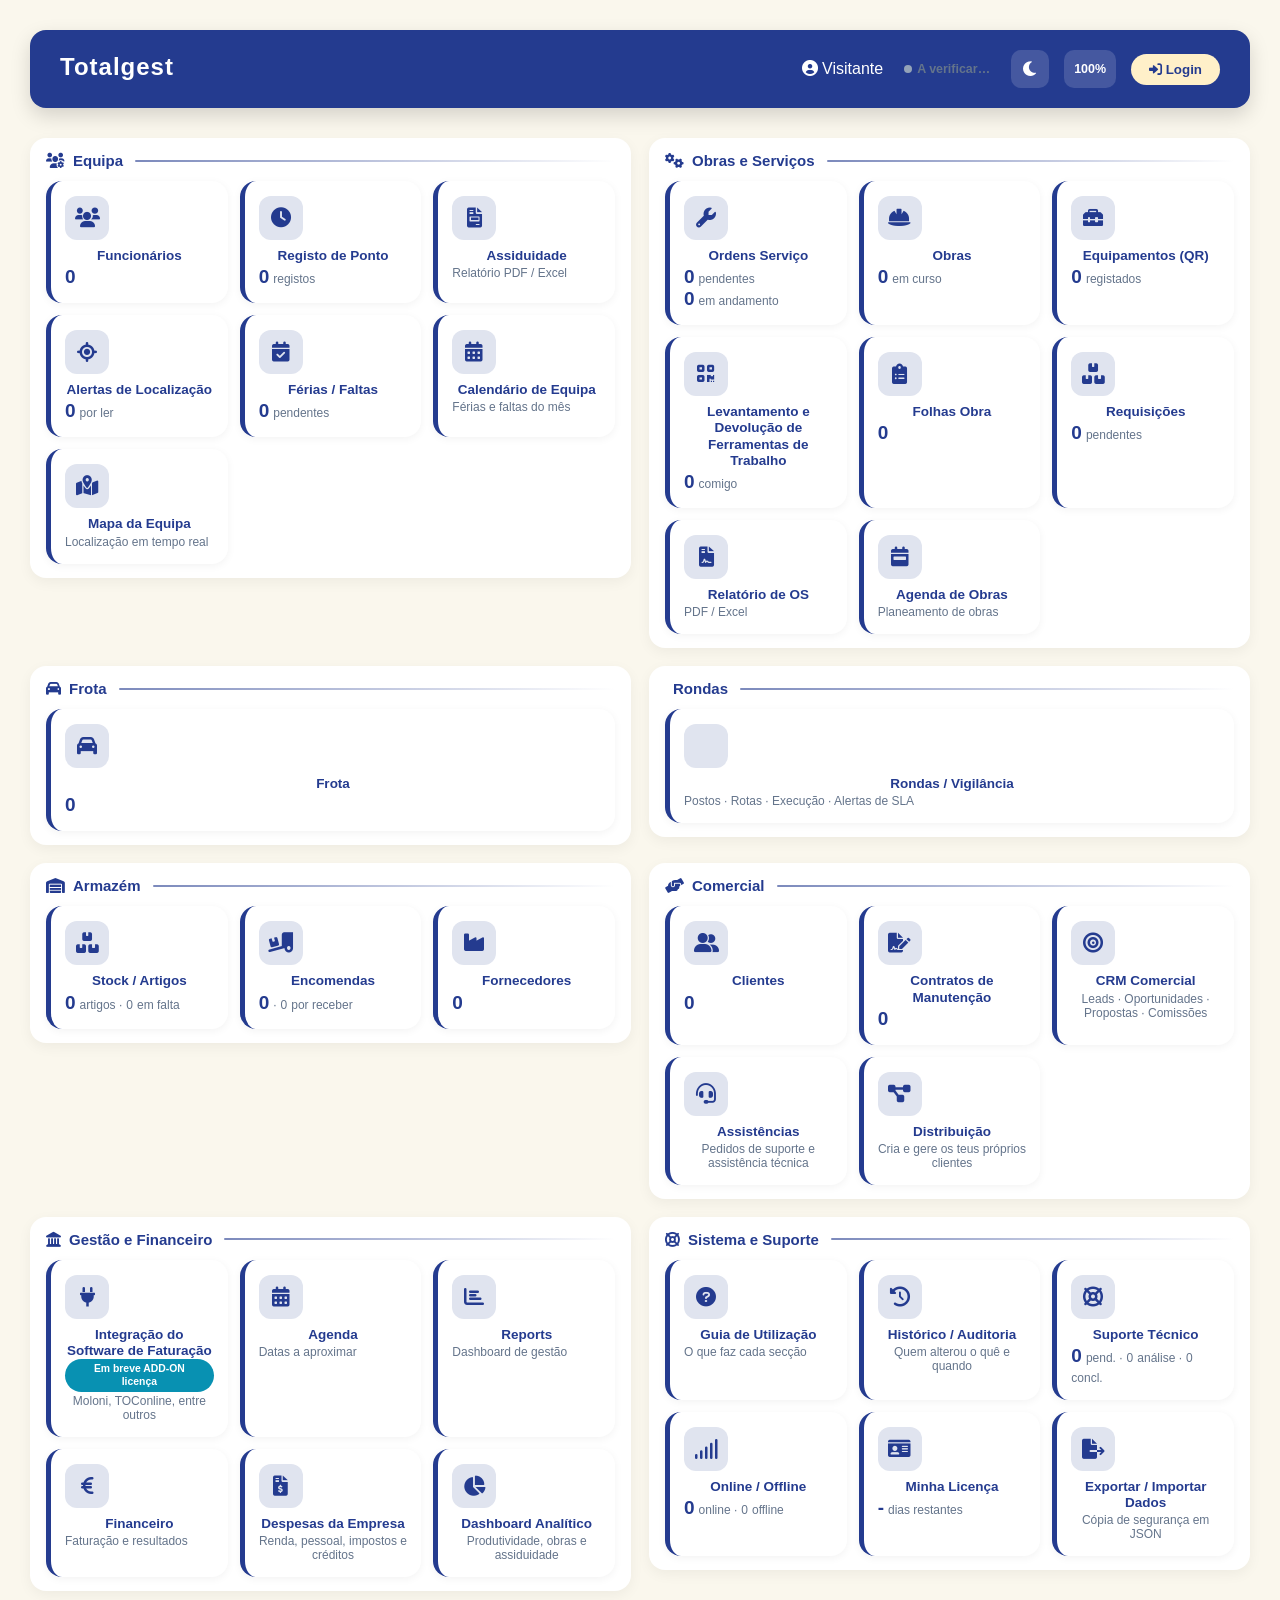
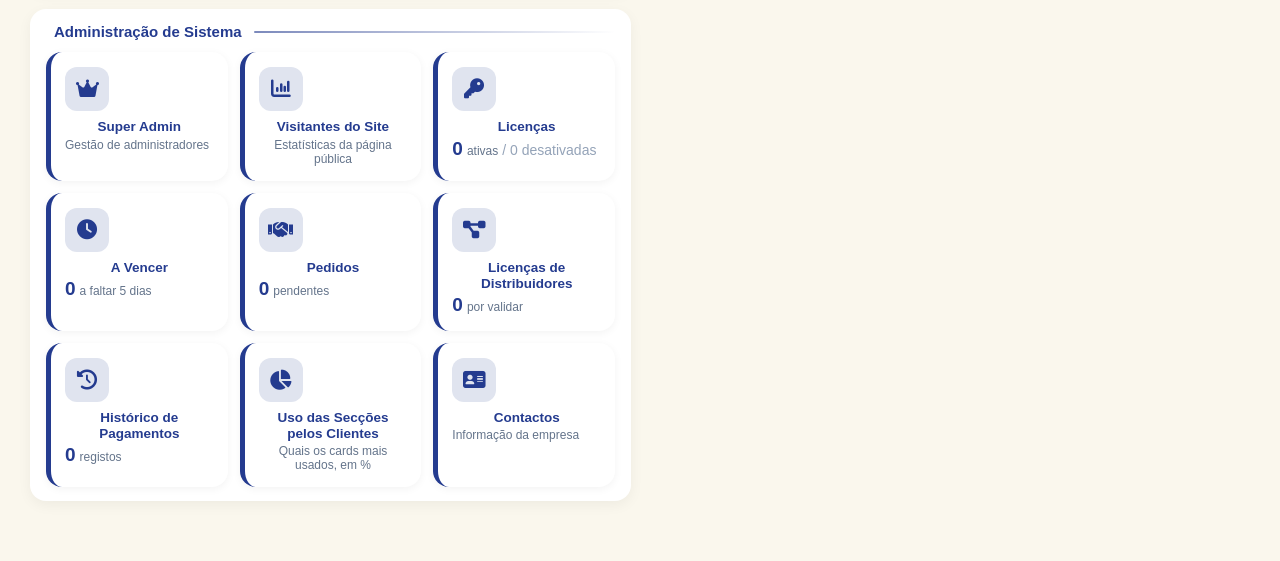
==== app.html @ 9504f806 "Separar apresentação do domínio clientes" ====
<!DOCTYPE html>
<html lang="pt-PT">
<head>
    <meta charset="UTF-8" />
    <meta name="viewport" content="width=device-width, initial-scale=1.0, maximum-scale=1.0, viewport-fit=cover" />
    <title>Total Gest — Plataforma SaaS de Gestão Operacional | Field Service, Manutenção e CRM</title>
    <link rel="icon" type="image/png" href="[data-uri]">
    <meta name="description" content="Total Gest é a plataforma SaaS de gestão operacional feita para PME portuguesas de instalação, manutenção e assistência técnica: Field Service Management (ordens de serviço, agenda, GPS), manutenção de equipamentos, gestão de equipas, obras e stock, CRM comercial e Portal do Cliente — numa só plataforma, com preço por dimensão da operação, não por funcionário." />
    <meta name="robots" content="index, follow" />
    <meta name="author" content="Total Gest" />
    <link rel="canonical" href="https://www.totalgest.pt/" />

    <!-- Open Graph / Facebook, LinkedIn, WhatsApp -->
    <meta property="og:type" content="website" />
    <meta property="og:locale" content="pt_PT" />
    <meta property="og:url" content="https://www.totalgest.pt/" />
    <meta property="og:site_name" content="Total Gest" />
    <meta property="og:title" content="Total Gest — Plataforma SaaS de Gestão Operacional" />
    <meta property="og:description" content="Field Service Management, manutenção de equipamentos, equipas, obras e stock, CRM comercial e Portal do Cliente — 6 sistemas numa só plataforma. Pague pela dimensão da operação, não por cada funcionário." />
    <meta property="og:image" content="https://www.totalgest.pt/og-image.png" />
    <meta property="og:image:width" content="1200" />
    <meta property="og:image:height" content="630" />

    <!-- Twitter/X Card -->
    <meta name="twitter:card" content="summary_large_image" />
    <meta name="twitter:title" content="Total Gest — Plataforma SaaS de Gestão Operacional" />
    <meta name="twitter:description" content="Field Service, manutenção de equipamentos, equipas, obras e stock, CRM e Portal do Cliente — numa só plataforma. Pague pela dimensão da operação, não por cada funcionário." />
    <meta name="twitter:image" content="https://www.totalgest.pt/og-image.png" />

    <!-- Dados estruturados (Schema.org) para os motores de busca -->
    <script type="application/ld+json">
    {
        "@context": "https://schema.org",
        "@type": "SoftwareApplication",
        "name": "Total Gest",
        "applicationCategory": "BusinessApplication",
        "operatingSystem": "Web, Android, iOS",
        "description": "Software de gestão para empresas de instalação, segurança e manutenção: ordens de serviço, ponto e assiduidade, clientes e equipamentos, contratos de manutenção, gestão de frota e relatórios de especialidade SCIE.",
        "url": "https://www.totalgest.pt/",
        "offers": {
            "@type": "AggregateOffer",
            "priceCurrency": "EUR",
            "lowPrice": "0"
        },
        "inLanguage": "pt-PT"
    }
    </script>

    <!-- PWA (instalável no telemóvel) -->
    <link rel="manifest" href="manifest.json" />
    <meta name="theme-color" content="#152a52" />
    <meta name="mobile-web-app-capable" content="yes" />
    <meta name="apple-mobile-web-app-capable" content="yes" />
    <meta name="apple-mobile-web-app-status-bar-style" content="black-translucent" />
    <meta name="apple-mobile-web-app-title" content="Total Gest" />
    <link rel="apple-touch-icon" href="apple-touch-icon.png" />
    <link rel="stylesheet" href="https://cdnjs.cloudflare.com/ajax/libs/font-awesome/6.0.0-beta3/css/all.min.css" media="print" onload="this.media='all'" />
    <noscript><link rel="stylesheet" href="https://cdnjs.cloudflare.com/ajax/libs/font-awesome/6.0.0-beta3/css/all.min.css" /></noscript>
    <link rel="stylesheet" href="styles.css" />

<link rel="preconnect" href="https://fonts.googleapis.com"><link rel="preconnect" href="https://fonts.gstatic.com" crossorigin><link href="https://fonts.googleapis.com/css2?family=Space+Grotesk:wght@500;600;700&family=Inter:wght@400;500;600;700&family=JetBrains+Mono:wght@500;600;700&display=swap" rel="stylesheet">
<style>
    /* Reforço de contraste + acordeão para o menu lateral do layout "Total Gest Foco" —
       sobrepõe-se ao styles.css (não temos esse ficheiro aqui, por isso fica embutido). */
    #tgSidebarNav .tg-nav-item,
    #tgSidebarNav .tg-nav-grupo-btn {
        color: #1e293b !important;
        font-weight: 600 !important;
    }
    #tgSidebarNav .tg-nav-item i,
    #tgSidebarNav .tg-nav-grupo-btn i:not(.chev) {
        color: #334155 !important;
    }
    #tgSidebarNav .tg-nav-item.ativo,
    #tgSidebarNav .tg-nav-grupo-btn.ativo {
        color: #f4520e !important;
    }
    #tgSidebarNav .tg-nav-item.ativo i,
    #tgSidebarNav .tg-nav-grupo-btn.ativo i:not(.chev) {
        color: #f4520e !important;
    }
    /* Modo escuro — o bloco acima usa !important com cor fixa, por isso precisa de ser
       sobreposto aqui mesmo (mais abaixo no documento, com a mesma força !important),
       senão nunca tem efeito nenhum no menu lateral em modo noite. */
    body.dark-mode #tgSidebarNav .tg-nav-item,
    body.dark-mode #tgSidebarNav .tg-nav-grupo-btn {
        color: #22d3ee !important;
    }
    body.dark-mode #tgSidebarNav .tg-nav-item i,
    body.dark-mode #tgSidebarNav .tg-nav-grupo-btn i:not(.chev) {
        color: #22d3ee !important;
    }
    body.dark-mode #tgSidebarNav .tg-nav-item.ativo,
    body.dark-mode #tgSidebarNav .tg-nav-grupo-btn.ativo {
        color: #f4520e !important;
    }
    body.dark-mode #tgSidebarNav .tg-nav-item.ativo i,
    body.dark-mode #tgSidebarNav .tg-nav-grupo-btn.ativo i:not(.chev) {
        color: #f4520e !important;
    }
    #tgSidebarNav .tg-nav-grupo-btn { width: 100%; text-align: left; background: none; border: none; cursor: pointer; display: flex; align-items: center; gap: 10px; }
    #tgSidebarNav .tg-nav-grupo-btn .chev { margin-left: auto; font-size: .75rem; color: #94a3b8 !important; transition: transform .15s; }
    #tgSidebarNav .tg-nav-grupo-btn.aberto .chev { transform: rotate(90deg); }
    #tgSidebarNav .tg-nav-submenu {
        max-height: 0;
        overflow: hidden;
        transition: max-height .2s ease;
    }
    #tgSidebarNav .tg-nav-submenu.aberto { max-height: 800px; }
    #tgSidebarNav .tg-nav-submenu .tg-nav-item {
        padding-left: 34px !important;
        font-weight: 500 !important;
        font-size: .92em;
    }

    /* =====================================================================
       TOTAL GEST AURORA — layout moderno de raiz (terceira opção de layout)
       Paleta: fundo quase-preto com gradiente violeta→ciano, cartões em vidro
       fosco, acentos coloridos por grupo. Reutiliza a mesma estrutura de
       dados/menus do layout "Foco" — só muda a pele visual.
       ===================================================================== */
    body.tg-layout-aurora {
        --aur-bg: #0b0d17;
        --aur-bg2: #121524;
        --aur-card: rgba(255,255,255,.045);
        --aur-card-border: rgba(255,255,255,.09);
        --aur-texto: #e7e9f5;
        --aur-texto-soft: #9296b8;
        --aur-violeta: #7c5cff;
        --aur-ciano: #22d3ee;
        --aur-rosa: #ff5da2;
        --aur-laranja: #ff8a3d;
        --aur-verde: #34e3b4;
        background: var(--aur-bg) !important;
    }
    body.tg-layout-aurora #tgSidebar {
        background: linear-gradient(180deg, var(--aur-bg2), var(--aur-bg)) !important;
        border-right: 1px solid rgba(255,255,255,.06) !important;
    }
    body.tg-layout-aurora .tg-side-brand { border-bottom: 1px solid rgba(255,255,255,.06) !important; }
    body.tg-layout-aurora #tgSidebarToggle { color: var(--aur-texto-soft) !important; background: rgba(255,255,255,.06) !important; }
    body.tg-layout-aurora #tgSidebarNav .tg-nav-item,
    body.tg-layout-aurora #tgSidebarNav .tg-nav-grupo-btn {
        color: var(--aur-texto) !important;
        border-radius: 10px !important;
        margin: 2px 8px !important;
        transition: background .15s, color .15s;
    }
    body.tg-layout-aurora #tgSidebarNav .tg-nav-item i,
    body.tg-layout-aurora #tgSidebarNav .tg-nav-grupo-btn i:not(.chev) { color: var(--aur-texto-soft) !important; }
    body.tg-layout-aurora #tgSidebarNav .tg-nav-item:hover,
    body.tg-layout-aurora #tgSidebarNav .tg-nav-grupo-btn:hover { background: rgba(124,92,255,.12) !important; }
    body.tg-layout-aurora #tgSidebarNav .tg-nav-item.ativo,
    body.tg-layout-aurora #tgSidebarNav .tg-nav-grupo-btn.ativo {
        background: linear-gradient(90deg, rgba(124,92,255,.28), rgba(34,211,238,.14)) !important;
        color: #fff !important;
        box-shadow: inset 3px 0 0 var(--aur-ciano);
    }
    body.tg-layout-aurora #tgSidebarNav .tg-nav-item.ativo i,
    body.tg-layout-aurora #tgSidebarNav .tg-nav-grupo-btn.ativo i:not(.chev) { color: var(--aur-ciano) !important; }
    body.tg-layout-aurora #tgSidebarNav .tg-nav-group { color: var(--aur-texto-soft) !important; }
    body.tg-layout-aurora .tg-side-foot { color: var(--aur-texto-soft) !important; border-top: 1px solid rgba(255,255,255,.06) !important; }

    body.tg-layout-aurora .header {
        background: rgba(18,21,36,.7) !important;
        backdrop-filter: blur(14px);
        border-bottom: 1px solid rgba(255,255,255,.06) !important;
        color: var(--aur-texto) !important;
    }
    body.tg-layout-aurora #headerNomeEmpresa,
    body.tg-layout-aurora .tg-breadcrumb,
    body.tg-layout-aurora .header-title .sub { color: var(--aur-texto) !important; }
    body.tg-layout-aurora #userDisplay { color: var(--aur-texto) !important; }
    body.tg-layout-aurora .btn-sino { background: rgba(255,255,255,.07) !important; color: var(--aur-texto) !important; }

    body.tg-layout-aurora .cards-grid,
    body.tg-layout-aurora #tgHome { background: transparent !important; }
    body.tg-layout-aurora .grupo-header h3 { color: var(--aur-texto) !important; }
    body.tg-layout-aurora .grupo-header .linha { background: linear-gradient(90deg, var(--aur-violeta), transparent) !important; }
    body.tg-layout-aurora .card-principal {
        background: var(--aur-card) !important;
        border: 1px solid var(--aur-card-border) !important;
        border-radius: 18px !important;
        backdrop-filter: blur(10px);
        box-shadow: 0 8px 30px rgba(0,0,0,.25) !important;
        transition: transform .15s, border-color .15s, box-shadow .15s;
    }
    body.tg-layout-aurora .card-principal:hover {
        transform: translateY(-3px);
        border-color: rgba(124,92,255,.5) !important;
        box-shadow: 0 14px 36px rgba(124,92,255,.18) !important;
    }
    body.tg-layout-aurora .card-principal .info h3 { color: var(--aur-texto) !important; }
    body.tg-layout-aurora .card-principal .info p { color: var(--aur-texto-soft) !important; }
    body.tg-layout-aurora .card-principal .icon {
        background: linear-gradient(135deg, var(--aur-violeta), var(--aur-ciano)) !important;
        color: #fff !important;
        box-shadow: 0 6px 18px rgba(124,92,255,.35);
    }
    /* Cada grupo recebe um acento de cor diferente no ícone, para se distinguir de relance. */
    body.tg-layout-aurora .grupo-cards[data-grupo="equipa"] .card-principal .icon { background: linear-gradient(135deg, var(--aur-violeta), #a78bfa) !important; }
    body.tg-layout-aurora .grupo-cards[data-grupo="obras"] .card-principal .icon,
    body.tg-layout-aurora .grupo-cards[data-grupo="servicos"] .card-principal .icon { background: linear-gradient(135deg, var(--aur-ciano), #06b6d4) !important; }
    body.tg-layout-aurora .grupo-cards[data-grupo="frota"] .card-principal .icon { background: linear-gradient(135deg, var(--aur-laranja), #fbbf24) !important; }
    body.tg-layout-aurora .grupo-cards[data-grupo="armazem"] .card-principal .icon { background: linear-gradient(135deg, var(--aur-verde), #10b981) !important; }
    body.tg-layout-aurora .grupo-cards[data-grupo="comercial"] .card-principal .icon { background: linear-gradient(135deg, var(--aur-rosa), #f472b6) !important; }
    body.tg-layout-aurora .grupo-cards[data-grupo="sistema"] .card-principal .icon { background: linear-gradient(135deg, #64748b, #334155) !important; }
    body.tg-layout-aurora .card-principal .count { color: var(--aur-ciano) !important; }

    body.tg-layout-aurora .home-kpis > * {
        background: var(--aur-card) !important;
        border: 1px solid var(--aur-card-border) !important;
        border-radius: 16px !important;
        color: var(--aur-texto) !important;
        backdrop-filter: blur(10px);
    }
    body.tg-layout-aurora .section-container {
        background: var(--aur-card) !important;
        border: 1px solid var(--aur-card-border) !important;
        border-radius: 18px !important;
        color: var(--aur-texto) !important;
        backdrop-filter: blur(10px);
    }
    body.tg-layout-aurora .section-header h2 { color: var(--aur-texto) !important; }
    body.tg-layout-aurora table { color: var(--aur-texto) !important; }
    body.tg-layout-aurora th { color: var(--aur-texto-soft) !important; border-color: rgba(255,255,255,.08) !important; }
    body.tg-layout-aurora td { border-color: rgba(255,255,255,.06) !important; }
    body.tg-layout-aurora input, body.tg-layout-aurora select, body.tg-layout-aurora textarea {
        background: rgba(255,255,255,.05) !important;
        border: 1px solid rgba(255,255,255,.12) !important;
        color: var(--aur-texto) !important;
    }
    body.tg-layout-aurora .btn-primary,
    body.tg-layout-aurora .btn-orange {
        background: linear-gradient(135deg, var(--aur-violeta), var(--aur-ciano)) !important;
        border: none !important;
        box-shadow: 0 6px 18px rgba(124,92,255,.35) !important;
    }
</style>
  <meta name="robots" content="noindex,nofollow">
</head>
<body>
<!-- Landing pública removida: ver index.html / login.html / registar.html -->

    <aside id="tgSidebar">
        <div class="tg-side-brand">
            <button id="tgSidebarToggle" onclick="alternarSidebarEncolhida()" title="Encolher/esticar menu"><i class="fas fa-angles-left"></i></button>
            <img src="" class="tg-logo-clone" alt="Total Gest" style="height:112px;width:auto;" />
        </div>
        <nav id="tgSidebarNav"></nav>
        <div class="tg-side-foot" id="tgSideUser"></div>
    </aside>
    <div id="tgSidebarOverlay" onclick="_fecharSidebarMobile()"></div>
    <div id="tgFocoPanel" class="tg-foco-panel">
        <div class="tg-foco-panel-head"><span id="tgFocoPanelTitulo"></span><button type="button" onclick="_focoFecharPainel()" title="Fechar"><i class="fas fa-xmark"></i></button></div>
        <div class="tg-foco-panel-grid" id="tgFocoPanelGrid"></div>
    </div>
    <div id="tgFocoBackdrop" onclick="_focoFecharPainel()"></div>

    <header class="header">
        <div class="header-left">
            <button class="tg-burger" onclick="toggleSidebarMobile()" aria-label="Menu"><i class="fas fa-bars"></i></button>
            <img id="headerLogo" class="header-logo" src="" alt="Logo" style="display:none;" />
            <div class="header-title">
                <h2 id="headerNomeEmpresa">Totalgest</h2>
                <div class="sub" id="headerMorada"></div>
                <div id="tgBreadcrumb" class="tg-breadcrumb"></div>
            </div>
        </div>
        <div class="tg-header-quebra tg-header-quebra--1"></div>
        <div class="user-info">
            <div id="contasWrap" style="position:relative; display:inline-block;">
                <span id="userDisplay" style="font-weight:500;cursor:pointer;" onclick="toggleContasDropdown(event)"><i class="fas fa-user-circle"></i> Visitante</span>
                <div id="contasDropdown" class="sino-dropdown" style="display:none;padding:8px;"></div>
            </div>
            <button id="btnLogin" class="btn-login" onclick="abrirModalLogin()"><i class="fas fa-sign-in-alt"></i> Login</button>
            <button id="btnLogout" class="btn-logout" style="display:none;" onclick="logout()"><i class="fas fa-sign-out-alt"></i> Sair</button>
            <div id="headerExtrasAcordeao" class="tg-header-extras-acordeao">
                <div class="tg-header-extras-h" onclick="_toggleHeaderExtras()">
                    <span><i class="fas fa-sliders"></i> Mais opções</span>
                    <i class="fas fa-chevron-down tg-header-extras-seta"></i>
                </div>
                <div id="headerExtras" class="tg-header-extras">
                    <span id="ligacaoIndicador" title="A verificar ligação…" style="display:inline-flex;align-items:center;gap:5px;font-size:.78rem;font-weight:600;color:#64748b;padding:0 6px;">
                        <span id="ligacaoDot" style="width:8px;height:8px;border-radius:50%;background:#94a3b8;flex-shrink:0;"></span>
                        <span id="ligacaoTexto" class="tg-ligacao-texto">A verificar…</span>
                    </span>
                    <div id="sinoWrap" style="position:relative; display:none;">
                        <button id="btnSino" class="btn-sino" onclick="toggleSino(event)" title="Notificações"><i class="fas fa-bell"></i><span id="sinoBadge" class="sino-badge" style="display:none;">0</span></button>
                        <div id="sinoDropdown" class="sino-dropdown" style="display:none;"></div>
                    </div>
                    <button id="btnNotifMassa" class="btn-sino" style="display:none;width:auto;padding:0 12px;gap:6px;" onclick="abrirModalNotifMassa()" title="Notificação em massa"><i class="fas fa-tower-broadcast"></i><span style="margin-left:6px;font-size:.85rem;font-weight:600;">Notificação em massa</span></button>
                    <button id="btnEnviarNotif" class="btn-sino" onclick="_abrirModalNotif()" title="Enviar notificação aos funcionários" style="display:none;width:auto;padding:0 12px;gap:6px;"><i class="fas fa-paper-plane"></i><span style="margin-left:6px;font-size:.85rem;font-weight:600;">Enviar notificação</span></button>
                    <button id="btnTourGuiado" class="btn-sino" onclick="iniciarTourGuiado()" title="Tour guiado" style="display:none;width:auto;padding:0 12px;gap:6px;"><i class="fas fa-map-signs"></i><span style="margin-left:6px;font-size:.85rem;font-weight:600;">Tour guiado</span></button>
                    <button id="btnOnboarding" class="btn-sino" onclick="abrirModalOnboarding()" title="Vamos começar" style="display:none;width:auto;padding:0 12px;gap:6px;"><i class="fas fa-rocket"></i><span style="margin-left:6px;font-size:.85rem;font-weight:600;">Vamos começar</span></button>
                    <button id="btnTema" class="btn-sino" onclick="alternarTema()" title="Alternar modo escuro"><i class="fas fa-moon" id="iconeTema"></i></button>
                    <button id="btnZoom" class="btn-sino" onclick="alternarZoom()" title="Alterar zoom" style="width:auto;padding:0 10px;font-size:.78rem;font-weight:700;"><span id="labelZoom">100%</span></button>
                    <button id="btnEditarPerfil" class="btn-editar-perfil" style="display:none;" onclick="abrirEditarPerfil()"><i class="fas fa-user-edit"></i> Perfil</button>
                    <button id="btnEditarEmpresa" class="btn-editar-empresa" style="display:none;" onclick="abrirEditarEmpresa()"><i class="fas fa-building"></i> Editar Empresa</button>
                </div>
            </div>
        </div>
    </header>
    <div id="alertaPontoGlobal" style="display:none;"></div>
    <datalist id="dlClientes"></datalist>
    <div id="renovClienteOverlay" style="position:fixed;inset:0;background:#f4f7fc;z-index:600000;display:none;overflow-y:auto;">
        <div style="max-width:560px;margin:0 auto;padding:24px 16px 60px;">
            <div style="text-align:center;margin-bottom:20px;">
                <div style="display:inline-flex;align-items:center;gap:10px;">
                    <div style="width:40px;height:40px;border-radius:11px;background:linear-gradient(135deg,#f4520e,#ff8a3d);display:flex;align-items:center;justify-content:center;font-weight:800;color:#fff;">TG</div>
                    <div style="font-size:1.4rem;font-weight:800;color:#152a52;">Total<span style="color:#f4520e;">Gest</span></div>
                </div>
            </div>
            <div id="renovClienteConteudo" style="background:#fff;border-radius:14px;padding:24px 22px;box-shadow:0 10px 30px rgba(0,0,0,.08);"></div>
        </div>
    </div>

    <div id="modalNotifMassaOverlay" style="position:fixed;inset:0;background:rgba(15,23,42,.6);z-index:400700;display:none;align-items:center;justify-content:center;padding:16px;">
        <div style="background:#fff;border-radius:14px;padding:24px 26px;width:520px;max-width:100%;max-height:90vh;overflow:auto;box-shadow:0 20px 60px rgba(0,0,0,.45);">
            <div style="display:flex;align-items:center;gap:10px;margin-bottom:16px;">
                <div style="width:42px;height:42px;border-radius:50%;display:flex;align-items:center;justify-content:center;background:#e0f2fe;color:#0369a1;font-size:1.15rem;flex-shrink:0;"><i class="fas fa-tower-broadcast"></i></div>
                <div>
                    <div style="font-size:1.05rem;font-weight:800;color:#152a52;">Notificação em massa</div>
                    <div style="font-size:.78rem;color:#64748b;">Envia para todas as empresas, de uma vez</div>
                </div>
            </div>

            <div class="form-group" style="margin-bottom:14px;">
                <label>Destinatários *</label>
                <div style="display:flex;flex-wrap:wrap;gap:14px;margin-top:6px;">
                    <label style="display:flex;align-items:center;gap:6px;font-weight:600;"><input type="checkbox" id="nm_todos" onchange="_nmToggleTodos()" style="width:auto;" /> Todos</label>
                    <label style="display:flex;align-items:center;gap:6px;font-weight:400;"><input type="checkbox" class="nm-grupo" value="admins" onchange="_nmAtualizarTodos()" style="width:auto;" /> Admins</label>
                    <label style="display:flex;align-items:center;gap:6px;font-weight:400;"><input type="checkbox" class="nm-grupo" value="subadmins" onchange="_nmAtualizarTodos()" style="width:auto;" /> Sub-admins</label>
                    <label style="display:flex;align-items:center;gap:6px;font-weight:400;"><input type="checkbox" class="nm-grupo" value="funcionarios" onchange="_nmAtualizarTodos()" style="width:auto;" /> Funcionários</label>
                    <label style="display:flex;align-items:center;gap:6px;font-weight:400;"><input type="checkbox" class="nm-grupo" value="clientes" onchange="_nmAtualizarTodos()" style="width:auto;" /> Clientes</label>
                </div>
            </div>

            <div class="form-group" style="margin-bottom:14px;">
                <label>Modelo de mensagem</label>
                <div style="display:flex;gap:8px;">
                    <select id="nm_modelo_select" style="flex:1;" onchange="_nmCarregarModelo()">
                        <option value="">— Nenhum (escrever de novo) —</option>
                    </select>
                    <button type="button" class="btn btn-sm btn-outline" onclick="_nmEliminarModeloAtual()" title="Eliminar modelo selecionado"><i class="fas fa-trash"></i></button>
                </div>
            </div>

            <div class="form-group" style="margin-bottom:14px;">
                <label>Título *</label>
                <input type="text" id="nm_titulo" placeholder="Ex: Manutenção agendada" />
            </div>
            <div class="form-group" style="margin-bottom:14px;">
                <label>Mensagem *</label>
                <textarea id="nm_mensagem" rows="4" placeholder="Escreve a mensagem..."></textarea>
            </div>

            <div style="background:#f8fafc;border-radius:8px;padding:12px;margin-bottom:16px;">
                <label style="display:flex;align-items:center;gap:8px;font-weight:600;margin-bottom:8px;">
                    <input type="checkbox" id="nm_guardar_modelo" onchange="document.getElementById('nm_nome_modelo_wrap').style.display=this.checked?'block':'none';" style="width:auto;" />
                    Guardar esta mensagem como modelo
                </label>
                <div id="nm_nome_modelo_wrap" style="display:none;">
                    <input type="text" id="nm_nome_modelo" placeholder="Nome do modelo (ex: Aviso de manutenção)" />
                </div>
            </div>

            <div style="display:flex;justify-content:flex-end;gap:10px;">
                <button type="button" class="btn btn-outline" onclick="document.getElementById('modalNotifMassaOverlay').style.display='none';">Cancelar</button>
                <button type="button" class="btn btn-primary" onclick="_nmEnviar()"><i class="fas fa-paper-plane"></i> Enviar</button>
            </div>
        </div>
    </div>

    <div id="modalCancelamentoOverlay" style="position:fixed;inset:0;background:rgba(15,23,42,.6);z-index:400600;display:none;align-items:center;justify-content:center;padding:16px;">
        <div style="background:#fff;border-radius:14px;padding:24px 26px;width:480px;max-width:100%;max-height:90vh;overflow:auto;box-shadow:0 20px 60px rgba(0,0,0,.45);">
            <div style="display:flex;align-items:center;gap:10px;margin-bottom:14px;">
                <div style="width:42px;height:42px;border-radius:50%;display:flex;align-items:center;justify-content:center;background:#fee2e2;color:#dc2626;font-size:1.15rem;flex-shrink:0;"><i class="fas fa-file-signature"></i></div>
                <div>
                    <div style="font-size:1.05rem;font-weight:800;color:#152a52;">Encerrar Acordo com a Total Gest</div>
                    <div style="font-size:.78rem;color:#64748b;">Esta ação inicia o encerramento da tua subscrição</div>
                </div>
            </div>
            <div style="background:#fef2f2;border:1px solid #fecaca;border-radius:8px;padding:12px 14px;margin-bottom:16px;color:#991b1b;font-size:.85rem;">
                Ao assinares, ficas com <strong>24 horas de acesso</strong> à plataforma a partir de agora, para exportares todos os dados da tua empresa (registos dos últimos 5 anos incluídos). Depois desse prazo, o acesso e a licença são encerrados automaticamente. Esta ação será revista pela Total Gest antes de ser concluída.
            </div>
            <div class="form-group" style="margin-bottom:12px;">
                <label>O teu nome completo (serve de confirmação) *</label>
                <input type="text" id="canc_nome" placeholder="Escreve o teu nome completo" />
            </div>
            <div class="form-group" style="margin-bottom:6px;">
                <label style="display:flex;justify-content:space-between;align-items:center;">
                    <span>Assinatura *</span>
                    <button type="button" class="btn btn-sm btn-outline" onclick="_cancLimparAssinatura()" style="padding:2px 10px;font-size:.72rem;">Limpar</button>
                </label>
                <canvas id="canc_assinatura_canvas" style="width:100%;height:160px;border:1px solid #e2e8f0;border-radius:8px;background:#fafcff;touch-action:none;"></canvas>
                <label style="display:flex;align-items:center;gap:8px;font-weight:400;margin-top:10px;font-size:.85rem;">
                    <input type="checkbox" id="canc_confirmo" style="width:auto;" /> Confirmo que quero encerrar o acordo com a Total Gest
                </label>
            </div>
            <div style="display:flex;justify-content:flex-end;gap:10px;margin-top:16px;">
                <button type="button" class="btn btn-outline" onclick="_fecharModalCancelamento()">Cancelar</button>
                <button type="button" class="btn" style="background:#dc2626;color:#fff;" onclick="_confirmarCancelamentoLicenca()"><i class="fas fa-file-signature"></i> Assinar e enviar pedido</button>
            </div>
        </div>
    </div>

    <div id="modalClassifFaltaOverlay" style="position:fixed;inset:0;background:rgba(15,23,42,.55);z-index:400500;display:none;align-items:center;justify-content:center;padding:16px;">
        <div id="modalClassifFaltaBox" style="background:#fff;border-radius:14px;padding:22px 24px;width:440px;max-width:100%;max-height:88vh;overflow:auto;box-shadow:0 20px 60px rgba(0,0,0,.45);">
            <div style="display:flex;align-items:center;gap:10px;margin-bottom:14px;">
                <div style="width:42px;height:42px;border-radius:50%;display:flex;align-items:center;justify-content:center;background:#fdece3;color:#f4520e;font-size:1.15rem;flex-shrink:0;"><i class="fas fa-user-clock"></i></div>
                <div>
                    <div style="font-size:1.05rem;font-weight:800;color:#152a52;">Aprovar falta</div>
                    <div id="classifFaltaSubtitulo" style="font-size:.78rem;color:#64748b;"></div>
                </div>
            </div>
            <div class="form-group" style="margin-bottom:12px;">
                <label>Classificação *</label>
                <select id="classif_falta_tipo">
                    <option value="justificada">Justificada</option>
                    <option value="injustificada">Injustificada</option>
                    <option value="baixa">Baixa médica</option>
                    <option value="licenca">Licença</option>
                </select>
            </div>
            <div class="form-group" style="margin-bottom:6px;">
                <label>Documento comprovativo (opcional)</label>
                <input type="file" id="classif_falta_anexo" accept="image/*,.pdf" />
                <div id="classif_falta_anexo_atual" class="help-text"></div>
            </div>
            <div style="display:flex;justify-content:flex-end;gap:10px;margin-top:16px;">
                <button type="button" class="btn btn-outline" onclick="_fecharModalClassifFalta()">Cancelar</button>
                <button type="button" class="btn btn-primary" style="background:#f4520e;border-color:#f4520e;" onclick="_confirmarClassificacaoFalta()"><i class="fas fa-check"></i> Aprovar</button>
            </div>
        </div>
    </div>

    <div id="modalNotifOverlay" style="position:fixed;inset:0;background:rgba(15,23,42,.55);z-index:400500;display:none;align-items:center;justify-content:center;padding:16px;">
        <div id="modalNotifBox" style="background:#fff;border-radius:14px;padding:22px 24px;width:440px;max-width:100%;max-height:88vh;overflow:auto;box-shadow:0 20px 60px rgba(0,0,0,.45);">
            <div style="display:flex;align-items:center;gap:10px;margin-bottom:14px;">
                <div style="width:42px;height:42px;border-radius:50%;display:flex;align-items:center;justify-content:center;background:#fdece3;color:#f4520e;font-size:1.15rem;flex-shrink:0;"><i class="fas fa-paper-plane"></i></div>
                <div>
                    <div style="font-size:1.05rem;font-weight:800;color:#152a52;">Enviar notificação</div>
                    <div style="font-size:.78rem;color:#64748b;">Envia uma mensagem, por push, aos funcionários que escolheres</div>
                </div>
            </div>
            <div class="form-group" style="margin-bottom:12px;">
                <label>Título</label>
                <input type="text" id="notif_titulo" maxlength="80" placeholder="Ex.: Aviso importante" value="📢 Total Gest" />
            </div>
            <div class="form-group" style="margin-bottom:12px;">
                <label>Mensagem *</label>
                <textarea id="notif_mensagem" rows="4" maxlength="500" placeholder="Escreve aqui a mensagem a enviar..." style="width:100%;resize:vertical;"></textarea>
            </div>
            <div class="form-group" style="margin-bottom:6px;">
                <label style="display:flex;justify-content:space-between;align-items:center;">
                    <span>Destinatários *</span>
                    <span>
                        <button type="button" class="btn btn-sm btn-outline" onclick="_notifMarcarTodos(true)" style="padding:2px 8px;font-size:.72rem;">Selecionar todos</button>
                        <button type="button" class="btn btn-sm btn-outline" onclick="_notifMarcarTodos(false)" style="padding:2px 8px;font-size:.72rem;">Limpar</button>
                    </span>
                </label>
                <div id="notif_funcs_lista" style="max-height:220px;overflow:auto;border:1px solid #e2e8f0;border-radius:8px;padding:8px;margin-top:6px;"></div>
            </div>
            <div style="display:flex;justify-content:flex-end;gap:10px;margin-top:16px;">
                <button type="button" class="btn btn-outline" onclick="_fecharModalNotif()">Cancelar</button>
                <button type="button" class="btn btn-primary" style="background:#f4520e;border-color:#f4520e;" onclick="_enviarNotificacaoManual()"><i class="fas fa-paper-plane"></i> Enviar</button>
            </div>
        </div>
    </div>

    <div id="avisoSessaoOverlay" style="position:fixed;inset:0;background:rgba(15,23,42,.6);z-index:500000;display:none;align-items:center;justify-content:center;padding:16px;">
        <div style="background:#fff;border-radius:14px;padding:26px 28px;width:420px;max-width:100%;box-shadow:0 20px 60px rgba(0,0,0,.45);text-align:center;">
            <div style="width:52px;height:52px;border-radius:50%;background:#fef3c7;color:#b45309;display:flex;align-items:center;justify-content:center;font-size:1.5rem;margin:0 auto 14px;"><i class="fas fa-triangle-exclamation"></i></div>
            <div style="font-size:1.1rem;font-weight:800;color:#152a52;margin-bottom:8px;">A tua sessão expirou</div>
            <div style="font-size:.9rem;color:#64748b;margin-bottom:20px;">Por segurança, precisas de voltar a entrar. Os teus dados já gravados não se perderam.</div>
            <button type="button" class="btn btn-primary" style="background:#f4520e;border-color:#f4520e;width:100%;" onclick="location.reload()"><i class="fas fa-rotate-right"></i> Voltar a entrar</button>
        </div>
    </div>

    <div id="tgAlertOverlay">
        <div id="tgAlertBox">
            <div id="tgAlertIcone"><i class="fas fa-circle-info"></i></div>
            <div id="tgAlertTitulo">Total Gest</div>
            <div id="tgAlertTexto"></div>
            <input type="text" id="tgAlertInput" style="display:none;width:100%;padding:10px 14px;border:1.5px solid #d1d9e6;border-radius:10px;margin:4px 0 14px;box-sizing:border-box;" />
            <div id="tgAlertEscolhas" style="display:none;flex-direction:column;gap:8px;margin:4px 0 14px;"></div>
            <div style="display:flex;justify-content:flex-end;gap:10px;">
                <button id="tgAlertBtnCancelar">Cancelar</button>
                <button id="tgAlertBtnOk">OK</button>
            </div>
        </div>
    </div>

    <div id="tourOverlay">
        <div id="tourSpotlight"></div>
        <div id="tourTooltip">
            <div style="display:flex;justify-content:space-between;align-items:center;margin-bottom:2px;">
                <div class="tt-step" id="tourTooltipStep">Passo 1</div>
                <div id="tourDots"></div>
            </div>
            <div class="tt-title" id="tourTooltipTitle"></div>
            <div class="tt-texto" id="tourTooltipTexto"></div>
            <div class="tt-botoes">
                <button id="tourBtnSair" onclick="tourSair(false)">Saltar tour</button>
                <div style="display:flex;align-items:center;gap:4px;">
                    <button id="tourBtnAnterior" onclick="tourAnterior()">Anterior</button>
                    <button id="tourBtnProximo" onclick="tourProximo()">Seguinte</button>
                </div>
            </div>
        </div>
        <div id="tourConfirmBox">
            <div class="tt-step" style="margin-bottom:8px;"><i class="fas fa-map-signs"></i> Tour guiado</div>
            <div class="tt-title" id="tourConfirmTitulo">Continuar o tour?</div>
            <div class="tt-texto" id="tourConfirmTexto"></div>
            <div class="tt-botoes" style="justify-content:flex-end;gap:10px;">
                <button id="tourConfirmNao" style="color:#152a52;font-weight:600;font-size:.85rem;padding:8px 14px;">Não, terminar</button>
                <button id="tourConfirmSim" style="background:#f4520e;color:#fff;font-weight:700;font-size:.85rem;padding:8px 18px;border-radius:8px;">Sim, continuar</button>
            </div>
        </div>
    </div>

    <div id="tgToastContainer"></div>
    <div id="tgPainelTVOverlay">
        <button id="tgPainelTVSair" onclick="pedirSairPainelTV()"><i class="fas fa-compress"></i> Sair do Painel TV</button>
        <div id="tgPainelTVTopo"></div>
        <div id="tgPainelTVBaixo"></div>
    </div>
    <div id="bannerLicencaExpirada" style="display:none;background:#fef2f2;border-bottom:2px solid #fca5a5;color:#991b1b;padding:10px 20px;text-align:center;font-weight:600;font-size:.88rem;">
        <i class="fas fa-triangle-exclamation"></i> <span id="bannerLicencaTexto"></span>
    </div>
    <div id="favoritosBar"></div>

    <div class="modal-overlay" id="modalPainelTVSetupOverlay">
        <div class="modal" style="max-width:420px;">
            <h3><i class="fas fa-tv"></i> Ativar Painel TV</h3>
            <p style="color:#64748b;font-size:.85rem;">Este ecrã vai ficar fixo a mostrar o Mapa da Equipa e a Agenda de Obras em ecrã inteiro. Define uma password para poderes sair depois.</p>
            <div class="form-group">
                <label>Password para sair do Painel TV *</label>
                <input type="password" id="tv_password_saida" placeholder="Mínimo 4 caracteres" autocomplete="off" />
                <div class="help-text">Vais precisar dela para sair do Painel TV neste aparelho.</div>
            </div>
            <div class="modal-actions">
                <button type="button" class="btn btn-outline" onclick="document.getElementById('modalPainelTVSetupOverlay').classList.remove('open')">Cancelar</button>
                <button type="button" class="btn btn-primary" onclick="_confirmarAtivacaoPainelTV()"><i class="fas fa-tv"></i> Ativar Painel TV</button>
            </div>
        </div>
    </div>

    <div class="modal-overlay" id="modalGerarOSMassaOverlay">
        <div class="modal" style="max-width:480px;">
            <h3><i class="fas fa-clipboard-list"></i> Gerar OS em Massa</h3>
            <div id="massaResumoContratos" class="help-text" style="margin-bottom:10px;"></div>
            <div class="form-group"><label>Atribuir a *</label><select id="massa_tecnico"></select>
                <div class="help-text">Todas as OS geradas ficam atribuídas a esta pessoa.</div>
            </div>
            <div class="form-group"><label>Gerar entre *</label>
                <div style="display:flex;gap:8px;">
                    <input type="date" id="massa_data_inicio" style="flex:1;" />
                    <input type="date" id="massa_data_fim" style="flex:1;" />
                </div>
                <div class="help-text">As datas de cada OS são distribuídas automaticamente ao longo deste período.</div>
            </div>
            <div class="form-group"><label>Hora padrão</label><input type="time" id="massa_hora" value="09:00" /></div>
            <div class="modal-actions">
                <button type="button" class="btn btn-outline" onclick="document.getElementById('modalGerarOSMassaOverlay').classList.remove('open')">Cancelar</button>
                <button type="button" class="btn btn-primary" onclick="gerarOSEmMassaConfirmar()"><i class="fas fa-clipboard-list"></i> Gerar Ordens de Serviço</button>
            </div>
        </div>
    </div>

    <div class="modal-overlay" id="modalAvisoLicencaOverlay">
        <div class="modal" style="max-width:440px;text-align:center;">
            <i class="fas fa-triangle-exclamation" style="font-size:2.2rem;color:#dc2626;margin-bottom:12px;"></i>
            <h3 style="justify-content:center;">Licença por regularizar</h3>
            <p id="avisoLicencaTexto" style="color:#475569;line-height:1.6;margin:10px 0 18px;"></p>
            <div class="modal-actions" style="justify-content:center;">
                <button type="button" class="btn btn-primary" onclick="document.getElementById('modalAvisoLicencaOverlay').classList.remove('open'); abrirSecao('minha-licenca');">Ver "Minha Licença"</button>
            </div>
        </div>
    </div>

    <div class="modal-overlay" id="modalCreditoOverlay">
        <div class="modal" style="max-width:460px;">
            <h3><i class="fas fa-building-columns"></i> Crédito Bancário</h3>
            <form id="formCredito" onsubmit="salvarCredito(event)">
                <input type="hidden" id="cr_id" />
                <div class="form-group"><label>Nome / Entidade *</label><input type="text" id="cr_nome" placeholder="Ex: Empréstimo Millennium — viatura" required /></div>
                <div class="form-group"><label>Valor total do crédito (€) *</label><input type="number" id="cr_valor_total" step="0.01" min="0" required /></div>
                <div class="form-group"><label>Prestação mensal (€) *</label><input type="number" id="cr_prestacao" step="0.01" min="0" required /></div>
                <div class="form-group"><label>Data de início *</label><input type="date" id="cr_inicio" required /></div>
                <div class="form-group"><label>Data de fim *</label><input type="date" id="cr_fim" required /></div>
                <div class="modal-actions">
                    <button type="button" class="btn btn-outline" onclick="document.getElementById('modalCreditoOverlay').classList.remove('open')">Cancelar</button>
                    <button type="submit" class="btn btn-primary"><i class="fas fa-save"></i> Guardar</button>
                </div>
            </form>
        </div>
    </div>

    <div class="modal-overlay" id="modalQuiosqueSetupOverlay">
        <div class="modal" style="max-width:640px;max-height:92vh;overflow-y:auto;">
            <h3><i class="fas fa-tablet-screen-button"></i> Configurar Modo Quiosque</h3>
            <div class="form-group">
                <label>Modo de funcionamento *</label>
                <div style="display:flex;flex-direction:column;gap:8px;margin-top:4px;">
                    <label style="display:flex;align-items:flex-start;gap:8px;padding:10px;border:1px solid #e2e8f0;border-radius:8px;cursor:pointer;">
                        <input type="radio" name="qs_modo" value="obra_fixa" checked onchange="_quiosqueTrocarModoSetup('obra_fixa')" style="width:auto;margin-top:3px;" />
                        <span><strong>Obra fixa</strong><br><span class="help-text">Este aparelho fica preso a 1 obra só, até saíres com a password. Simples, para um tablet que vive sempre no mesmo local.</span></span>
                    </label>
                    <label style="display:flex;align-items:flex-start;gap:8px;padding:10px;border:1px solid #e2e8f0;border-radius:8px;cursor:pointer;">
                        <input type="radio" name="qs_modo" value="agenda" onchange="_quiosqueTrocarModoSetup('agenda')" style="width:auto;margin-top:3px;" />
                        <span><strong>Agenda do dia</strong><br><span class="help-text">Mostra as OS e Obras do dia, navega para dias anteriores, escolhe responsável e equipa por cada uma. Para um tablet partilhado entre vários locais.</span></span>
                    </label>
                </div>
            </div>
            <div id="qs_campos_obra_fixa">
                <div class="form-group">
                    <label>Obra *</label>
                    <select id="qs_obra" onchange="_quiosqueRenderPessoasSetup()" required></select>
                    <div class="help-text">As horas picadas aqui contam para esta obra.</div>
                </div>
                <div class="form-group">
                    <label>Funcionários/Encarregados desta obra *</label>
                    <div id="qs_pessoas_lista" style="max-height:160px;overflow-y:auto;border:1px solid #e2e8f0;border-radius:8px;padding:8px;"></div>
                    <div class="help-text">Só quem marcares aqui aparece no ecrã do quiosque.</div>
                </div>
                <div class="form-group">
                    <label>Localização (geofence, máx. 100 m)</label>
                    <button type="button" class="btn btn-outline" style="width:100%;" onclick="_quiosqueCapturarLocalizacao()"><i class="fas fa-location-crosshairs"></i> Capturar localização atual deste aparelho</button>
                    <div id="qs_geo_status" class="help-text" style="margin-top:6px;">Ainda não capturada.</div>
                </div>
            </div>
            <div id="qs_campos_agenda" style="display:none;">
                <p class="help-text" style="margin:-4px 0 10px;">Não precisas de escolher obra nem equipa agora — isso escolhe-se ao selecionares cada OS/Obra na agenda do quiosque.</p>
            </div>
            <div class="form-group">
                <label>Password para sair do Modo Quiosque *</label>
                <input type="password" id="qs_password_saida" placeholder="Escolhe uma password (não é a tua password de login)" minlength="4" required />
                <div class="help-text">Vais precisar dela para sair do Modo Quiosque neste aparelho.</div>
            </div>
            <div class="modal-actions">
                <button type="button" class="btn" style="background:#e9edf2;" onclick="document.getElementById('modalQuiosqueSetupOverlay').classList.remove('open')">Cancelar</button>
                <button type="button" class="btn btn-success" onclick="_confirmarAtivacaoQuiosque()"><i class="fas fa-check"></i> Ativar</button>
            </div>
        </div>
    </div>

    <div class="modal-overlay" id="modalPermissoesOverlay">
        <div class="modal" style="max-width:560px;">
            <h3><i class="fas fa-shield-halved"></i> Permissões de <span id="perm_nome_pessoa"></span></h3>
            <p style="color:#64748b;font-size:.85rem;">Desmarca o que este Sub-Admin NÃO deve ver. Por defeito, um Sub-Admin vê tudo o que o Admin vê.</p>
            <div id="permissoesLista" style="max-height:50vh;overflow-y:auto;"></div>
            <input type="hidden" id="perm_pessoa_id" />
            <div class="modal-actions">
                <button type="button" class="btn" style="background:#e9edf2;" onclick="document.getElementById('modalPermissoesOverlay').classList.remove('open')">Cancelar</button>
                <button type="button" class="btn btn-success" onclick="salvarPermissoes()"><i class="fas fa-check"></i> Guardar</button>
            </div>
        </div>
    </div>

    <div id="menuInferiorMobile" style="display:none;"></div>

    <div id="tgQuiosqueOverlay">
        <div id="tgqGeoBanner" style="display:none;background:#dc2626;color:#fff;padding:10px 16px;border-radius:10px;font-weight:700;font-size:.85rem;margin-bottom:16px;text-align:center;width:100%;max-width:900px;">
            <i class="fas fa-triangle-exclamation"></i> Este aparelho saiu da localização programada para esta obra. O administrador foi alertado.
        </div>
        <div class="tgq-header">
            <h2><i class="fas fa-clock"></i> Ponto — Modo Quiosque</h2>
            <p id="tgqObraNome" style="font-weight:700;font-size:1rem;margin:2px 0;"></p>
            <p id="tgqDataHora" style="font-size:.85rem;opacity:.85;margin:0 0 6px;"></p>
            <p id="tgqSubtitulo">Toca no teu nome para picar o ponto</p>
        </div>
        <div id="tgqGrid" class="tgq-grid"></div>
        <div id="tgqPainel" class="tgq-painel" style="display:none;"></div>
        <div id="tgQuiosqueSair" onclick="pedirSairQuiosque()">Sair do Modo Quiosque</div>
    </div>

    <div id="portal-cliente" style="display:none;"></div>

    <div id="tgHome" style="display:none;">
        <div id="homeOnboarding"></div>
        <div id="homeKpis" class="home-kpis"></div>
        <div id="homeFavoritos"></div>
        <div id="homeAlertas" style="margin-bottom:18px;"></div>
        <div id="homeAgendaWrap"></div>
    </div>

    <div class="cards-grid" id="cardsGrid">
        <div id="alertasPendencias" style="display:none;margin-bottom:16px;"></div>
        <div id="notifPessoalBanner" style="display:none;margin-bottom:16px;"></div>
        <div id="omeudia" style="display:none;margin-bottom:20px;"></div>
        <div class="dashboard-grupos">
            <div class="grupo-cards" data-grupo="equipa">
                <div class="grupo-header"><h3><i class="fas fa-users-gear"></i> Equipa</h3><div class="linha"></div></div>
                <div class="grupo-grid">
                    <div class="card-principal" data-card="funcionarios" onclick="abrirSecao('funcionarios')">
                        <div class="icon"><i class="fas fa-users"></i></div>
                        <div class="info"><h3>Funcionários</h3><p><span class="count" id="countFunc">0</span></p></div>
                    </div>
                    <div class="card-principal" data-card="ponto" onclick="abrirSecao('ponto')">
                        <div class="icon"><i class="fas fa-clock"></i></div>
                        <div class="info"><h3>Registo de Ponto</h3><p><span class="count" id="countPonto">0</span> registos</p></div>
                    </div>
                    <div class="card-principal" data-card="assiduidade" onclick="abrirSecao('assiduidade')">
                        <div class="icon"><i class="fas fa-file-invoice"></i></div>
                        <div class="info"><h3>Assiduidade</h3><p>Relatório PDF / Excel</p></div>
                    </div>
                    <div class="card-principal" data-card="alertas-geofence" onclick="abrirSecao('alertas-geofence')">
                        <div class="icon"><i class="fas fa-location-crosshairs"></i></div>
                        <div class="info"><h3>Alertas de Localização</h3><p><span class="count" id="countAlertasGeofence">0</span> por ler</p></div>
                    </div>
                    <div class="card-principal" data-card="pedidos" onclick="abrirSecao('pedidos')">
                        <div class="icon"><i class="fas fa-calendar-check"></i></div>
                        <div class="info"><h3>Férias / Faltas</h3><p><span class="count" id="countPedidos">0</span> pendentes</p></div>
                    </div>
                    <div class="card-principal" data-card="calendario-equipa" onclick="abrirSecao('calendario-equipa')">
                        <div class="icon"><i class="fas fa-calendar-days"></i></div>
                        <div class="info"><h3>Calendário de Equipa</h3><p>Férias e faltas do mês</p></div>
                    </div>
                    <div class="card-principal" data-card="mapa-equipa" onclick="abrirSecao('mapa-equipa')">
                        <div class="icon"><i class="fas fa-map-location-dot"></i></div>
                        <div class="info"><h3>Mapa da Equipa</h3><p>Localização em tempo real</p></div>
                    </div>
                </div>
            </div>
            <div class="grupo-cards" data-grupo="obras-servicos">
                <div class="grupo-header"><h3><i class="fas fa-gears"></i> Obras e Serviços</h3><div class="linha"></div></div>
                <div class="grupo-grid">
                    <div class="card-principal" data-card="servicos" onclick="abrirSecao('servicos')">
                        <div class="icon"><i class="fas fa-wrench"></i></div>
                        <div class="info">
                            <h3>Ordens Serviço</h3>
                            <p><span class="count" id="countServPend">0</span> pendentes</p>
                            <p><span class="count" id="countServAndamento">0</span> em andamento</p>
                        </div>
                    </div>
                    <div class="card-principal" data-card="obras-longa" onclick="abrirCardObrasLonga()">
                        <div class="icon"><i class="fas fa-hard-hat"></i></div>
                        <div class="info"><h3>Obras</h3><p><span class="count" id="countObrasLonga">0</span> em curso</p></div>
                    </div>
                    <div class="card-principal" data-card="ferramentas" onclick="abrirSecao('ferramentas')">
                        <div class="icon"><i class="fas fa-toolbox"></i></div>
                        <div class="info"><h3>Equipamentos (QR)</h3><p><span class="count" id="countFerramentas">0</span> registados</p></div>
                    </div>
                    <div class="card-principal" data-card="levantamento-qr" onclick="abrirSecao('levantamento-qr')">
                        <div class="icon"><i class="fas fa-qrcode"></i></div>
                        <div class="info"><h3>Levantamento e Devolução de Ferramentas de Trabalho</h3><p><span class="count" id="countLevantamentosAtivos">0</span> comigo</p></div>
                    </div>
                    <div class="card-principal" data-card="folhas" onclick="abrirSecao('folhas')">
                        <div class="icon"><i class="fas fa-clipboard-list"></i></div>
                        <div class="info"><h3>Folhas Obra</h3><p><span class="count" id="countFolhas">0</span></p></div>
                    </div>
                    <div class="card-principal" data-card="requisicoes" onclick="abrirSecao('requisicoes')">
                        <div class="icon"><i class="fas fa-boxes"></i></div>
                        <div class="info"><h3>Requisições</h3><p><span class="count" id="countRequisicoes">0</span> pendentes</p></div>
                    </div>
                    <div class="card-principal" data-card="relatorio-os" onclick="abrirSecao('relatorio-os')">
                        <div class="icon"><i class="fas fa-file-contract"></i></div>
                        <div class="info"><h3>Relatório de OS</h3><p>PDF / Excel</p></div>
                    </div>
                    <div class="card-principal" data-card="agenda-obras" onclick="abrirSecao('agenda-obras')">
                        <div class="icon"><i class="fas fa-calendar-week"></i></div>
                        <div class="info"><h3>Agenda de Obras</h3><p>Planeamento de obras</p></div>
                    </div>
                </div>
            </div>
            <div class="grupo-cards" data-grupo="frota">
                <div class="grupo-header"><h3><i class="fas fa-car"></i> Frota</h3><div class="linha"></div></div>
                <div class="grupo-grid">
                    <div class="card-principal" data-card="frota" onclick="abrirCardFrota()">
                        <div class="icon"><i class="fas fa-car"></i></div>
                        <div class="info"><h3>Frota</h3><p id="frotaResumo"><span class="count" id="countFrota">0</span></p></div>
                    </div>
                </div>
            </div>
            <div class="grupo-cards" data-grupo="rondas">
                <div class="grupo-header"><h3><i class="fas fa-shield-halved"></i> Rondas</h3><div class="linha"></div></div>
                <div class="grupo-grid">
                    <a class="card-principal" id="cardRondas" data-card="rondas" href="TOTALGEST_RONDAS.html" target="_blank" rel="noopener" onclick="return _abrirRondas(event)">
                        <div class="icon"><i class="fas fa-shield-halved"></i></div>
                        <div class="info"><h3>Rondas / Vigilância</h3><p>Postos · Rotas · Execução · Alertas de SLA</p></div>
                    </a>
                </div>
            </div>
            <div class="grupo-cards" data-grupo="armazem">
                <div class="grupo-header"><h3><i class="fas fa-warehouse"></i> Armazém</h3><div class="linha"></div></div>
                <div class="grupo-grid">
                    <div class="card-principal" data-card="artigos" onclick="abrirCardArmazem('artigos')">
                        <div class="icon"><i class="fas fa-boxes"></i></div>
                        <div class="info"><h3>Stock / Artigos</h3><p><span class="count" id="countArtigos">0</span> artigos · <span id="countStockBaixo">0</span> em falta</p></div>
                    </div>
                    <div class="card-principal" data-card="encomendas" onclick="abrirCardArmazem('encomendas')">
                        <div class="icon"><i class="fas fa-truck-loading"></i></div>
                        <div class="info"><h3>Encomendas</h3><p><span class="count" id="countEncomendas">0</span> · <span id="countEncPend">0</span> por receber</p></div>
                    </div>
                    <div class="card-principal" data-card="fornecedores" onclick="abrirCardArmazem('fornecedores')">
                        <div class="icon"><i class="fas fa-industry"></i></div>
                        <div class="info"><h3>Fornecedores</h3><p><span class="count" id="countFornecedores">0</span></p></div>
                    </div>
                </div>
            </div>
            <div class="grupo-cards" data-grupo="comercial">
                <div class="grupo-header"><h3><i class="fas fa-handshake-angle"></i> Comercial</h3><div class="linha"></div></div>
                <div class="grupo-grid">
                    <div class="card-principal" data-card="clientes" onclick="abrirSecao('clientes')">
                        <div class="icon"><i class="fas fa-user-friends"></i></div>
                        <div class="info"><h3>Clientes</h3><p><span class="count" id="countCli">0</span></p></div>
                    </div>
                    <div class="card-principal" data-card="contratos" onclick="abrirCardContratos()">
                        <div class="icon"><i class="fas fa-file-signature"></i></div>
                        <div class="info"><h3>Contratos de Manutenção</h3><p id="contratosResumo"><span class="count" id="countContratos">0</span></p></div>
                    </div>
                    <a class="card-principal" id="cardCRM" data-card="crm" href="TOTALGEST_CRM.html" target="_blank" rel="noopener" onclick="return _abrirCRM(event)">
                        <div class="icon"><i class="fas fa-bullseye"></i></div>
                        <div class="info"><h3>CRM Comercial</h3><p>Leads · Oportunidades · Propostas · Comissões</p></div>
                    </a>
                    <a class="card-principal" id="cardAssist" data-card="assistencias" href="TOTALGEST_ASSIST.html" target="_blank" rel="noopener" onclick="return _abrirAssist(event)">
                        <div class="icon"><i class="fas fa-headset"></i></div>
                        <div class="info"><h3>Assistências</h3><p>Pedidos de suporte e assistência técnica</p></div>
                    </a>
                    <div class="card-principal" id="cardDistribuicao" data-card="distribuicao" onclick="abrirSecao('distribuicao')">
                        <div class="icon"><i class="fas fa-diagram-project"></i></div>
                        <div class="info"><h3>Distribuição</h3><p>Cria e gere os teus próprios clientes</p></div>
                    </div>
                </div>
            </div>
            <div class="grupo-cards" data-grupo="gestao">
                <div class="grupo-header"><h3><i class="fas fa-landmark"></i> Gestão e Financeiro</h3><div class="linha"></div></div>
                <div class="grupo-grid">
                    <div class="card-principal" id="cardERP" data-card="erp" onclick="abrirSecao('financeiro'); setTimeout(abrirConfigFaturacao, 150);">
                        <div class="icon"><i class="fas fa-plug"></i></div>
                        <div class="info"><h3>Integração do Software de Faturação <span id="erpBadgeEmBreve" class="badge" style="background:#0891b2;color:#fff;font-size:.65rem;vertical-align:middle;">Em breve ADD-ON licença</span></h3><p>Moloni, TOConline, entre outros</p></div>
                    </div>
                    <div class="card-principal" data-card="agenda" onclick="abrirSecao('agenda')">
                        <div class="icon"><i class="fas fa-calendar-alt"></i></div>
                        <div class="info"><h3>Agenda</h3><p>Datas a aproximar</p></div>
                    </div>
                    <div class="card-principal" data-card="reports" onclick="abrirSecao('reports')">
                        <div class="icon"><i class="fas fa-chart-bar"></i></div>
                        <div class="info"><h3>Reports</h3><p>Dashboard de gestão</p></div>
                    </div>
                    <div class="card-principal" data-card="financeiro" onclick="abrirCardArmazem('financeiro')">
                        <div class="icon"><i class="fas fa-euro-sign"></i></div>
                        <div class="info"><h3>Financeiro</h3><p>Faturação e resultados</p></div>
                    </div>
                    <div class="card-principal" data-card="despesas" onclick="abrirSecao('despesas')">
                        <div class="icon"><i class="fas fa-file-invoice-dollar"></i></div>
                        <div class="info"><h3>Despesas da Empresa</h3><p>Renda, pessoal, impostos e créditos</p></div>
                    </div>
                    <div class="card-principal" data-card="dashboard-analitico" onclick="abrirSecao('dashboard-analitico')">
                        <div class="icon"><i class="fas fa-chart-pie"></i></div>
                        <div class="info"><h3>Dashboard Analítico</h3><p>Produtividade, obras e assiduidade</p></div>
                    </div>
                </div>
            </div>
            <div class="grupo-cards" data-grupo="suporte">
                <div class="grupo-header"><h3><i class="fas fa-life-ring"></i> Sistema e Suporte</h3><div class="linha"></div></div>
                <div class="grupo-grid">
                    <div class="card-principal" data-card="guia" onclick="abrirSecao('guia')">
                        <div class="icon"><i class="fas fa-circle-question"></i></div>
                        <div class="info"><h3>Guia de Utilização</h3><p>O que faz cada secção</p></div>
                    </div>
                    <div class="card-principal" data-card="auditoria" onclick="abrirSecao('auditoria')">
                        <div class="icon"><i class="fas fa-history"></i></div>
                        <div class="info"><h3>Histórico / Auditoria</h3><p>Quem alterou o quê e quando</p></div>
                    </div>
                    <div class="card-principal" data-card="ajuda-peticoes" onclick="abrirSecao('ajuda-peticoes')">
                        <div class="icon"><i class="fas fa-life-ring"></i></div>
                        <div class="info"><h3>Suporte Técnico</h3><p><span class="count" id="countAjudaPeticoes">0</span> pend. · <span id="countAjudaAnalise">0</span> análise · <span id="countAjudaConcluido">0</span> concl.</p></div>
                    </div>
                    <div class="card-principal" data-card="online-admins" onclick="abrirSecao('online-admins')">
                        <div class="icon"><i class="fas fa-signal"></i></div>
                        <div class="info"><h3>Online / Offline</h3><p><span class="count" id="countOnline">0</span> online · <span id="countOffline">0</span> offline</p></div>
                    </div>
                    <div class="card-principal" data-card="minha-licenca" onclick="abrirSecao('minha-licenca')">
                        <div class="icon"><i class="fas fa-id-card"></i></div>
                        <div class="info"><h3>Minha Licença</h3><p><span class="count" id="diasRestantes">-</span> dias restantes</p></div>
                    </div>
                    <div class="card-principal" data-card="exportar-dados" onclick="abrirModalExportarImportar()">
                        <div class="icon"><i class="fas fa-file-export"></i></div>
                        <div class="info"><h3>Exportar / Importar Dados</h3><p>Cópia de segurança em JSON</p></div>
                    </div>
                </div>
            </div>
            <div class="grupo-cards" data-grupo="sistema">
                <div class="grupo-header"><h3><i class="fas fa-shield-halved"></i> Administração de Sistema</h3><div class="linha"></div></div>
                <div class="grupo-grid">
                    <div class="card-principal" data-card="superadmin" onclick="abrirSecao('superadmin')">
                        <div class="icon"><i class="fas fa-crown"></i></div>
                        <div class="info"><h3>Super Admin</h3><p>Gestão de administradores</p></div>
                    </div>
                    <div class="card-principal" data-card="analytics" onclick="abrirSecao('analytics')">
                        <div class="icon"><i class="fas fa-chart-column"></i></div>
                        <div class="info"><h3>Visitantes do Site</h3><p>Estatísticas da página pública</p></div>
                    </div>
                    <div class="card-principal" data-card="licencas" onclick="abrirSecao('licencas')">
                        <div class="icon"><i class="fas fa-key"></i></div>
                        <div class="info"><h3>Licenças</h3><p><span class="count" id="countLicencas">0</span> ativas <span id="countLicencasDesativadas" style="font-size:14px; color:#94a3b8;">/ 0 desativadas</span></p></div>
                    </div>
                    <div class="card-principal" data-card="licencas-vencer" onclick="abrirSecao('licencas-vencer')">
                        <div class="icon"><i class="fas fa-clock"></i></div>
                        <div class="info"><h3>A Vencer</h3><p><span class="count" id="countAVencer">0</span> a faltar 5 dias</p></div>
                    </div>
                    <div class="card-principal" data-card="pedidos-renovacao" onclick="abrirSecao('pedidos-renovacao')">
                        <div class="icon"><i class="fas fa-handshake"></i></div>
                        <div class="info"><h3>Pedidos</h3><p><span class="count" id="countPedidosRenovacao">0</span> pendentes</p></div>
                    </div>
                    <div class="card-principal" data-card="licencas-distribuidor" onclick="abrirSecao('licencas-distribuidor')">
                        <div class="icon"><i class="fas fa-diagram-project"></i></div>
                        <div class="info"><h3>Licenças de Distribuidores</h3><p><span class="count" id="countLicencasDistribuidor">0</span> por validar</p></div>
                    </div>
                    <div class="card-principal" data-card="historico-licencas" onclick="abrirSecao('historico-licencas')">
                        <div class="icon"><i class="fas fa-clock-rotate-left"></i></div>
                        <div class="info"><h3>Histórico de Pagamentos</h3><p><span class="count" id="countHistoricoLicencas">0</span> registos</p></div>
                    </div>
                    <div class="card-principal" data-card="uso-cards" onclick="abrirSecao('uso-cards')">
                        <div class="icon"><i class="fas fa-chart-pie"></i></div>
                        <div class="info"><h3>Uso das Secções pelos Clientes</h3><p>Quais os cards mais usados, em %</p></div>
                    </div>
                    <div class="card-principal" data-card="contactos" onclick="abrirSecao('contactos')">
                        <div class="icon"><i class="fas fa-address-card"></i></div>
                        <div class="info"><h3>Contactos</h3><p>Informação da empresa</p></div>
                    </div>
                </div>
            </div>
        </div>
        <div id="painelGrupoMobile" style="display:none;">
            <button type="button" id="btnVoltarMeuDia" onclick="_voltarMeuDia()" class="btn btn-outline" style="margin-bottom:14px;"><i class="fas fa-arrow-left"></i> Voltar</button>
            <div id="painelGrupoMobileConteudo"></div>
        </div>
    </div>

    <!-- SEÇÕES -->
    <div id="secao-superadmin" class="section-container">
        <div class="section-header">
            <h2><i class="fas fa-crown"></i> Super Admin - Gestão de Administradores</h2>
            <button class="btn btn-super" onclick="abrirModalCriarAdmin()"><i class="fas fa-user-plus"></i> Criar Administrador</button>
            <button class="btn btn-super" style="background:#7c3aed;" onclick="criarContaDemo()"><i class="fas fa-flask"></i> Criar Conta Demo</button>
        </div>
        <div class="table-wrapper">
            <table>
                <thead><tr><th>Admin</th><th>Email</th><th>Empresa</th><th>Plano</th><th>Distribuidor</th><th>Valor</th><th>Func.</th><th>Licença</th><th>Dias rest.</th><th>Add-ons e vencimentos</th><th>Status</th><th>Risco</th><th>Ações</th></tr></thead>
                <tbody id="tabelaAdmins"></tbody>
            </table>
        </div>
        <p id="emptyAdmins" class="text-muted text-center mt-10" style="display:none;">Nenhum administrador criado.</p>
        <div style="margin-top:24px;padding:16px;border:1px solid #fecaca;border-radius:10px;background:#fef2f2;">
            <h3 style="color:#991b1b;margin-bottom:6px;"><i class="fas fa-triangle-exclamation"></i> Eliminar Utilizador (Forçado)</h3>
            <p class="help-text" style="margin-bottom:10px;">Apaga um admin e TUDO o que lhe pertence — funcionários, encarregados, clientes, obras, OS, faturas, leads, propostas, veículos, etc. — em todas as tabelas de uma só vez. <strong>Não há forma de desfazer isto.</strong></p>
            <div style="display:flex;gap:10px;flex-wrap:wrap;align-items:center;">
                <input type="email" id="sa_email_eliminar_forcado" placeholder="email@do-admin-a-eliminar.pt" style="flex:1;min-width:240px;" />
                <button class="btn" style="background:#dc2626;color:#fff;" onclick="eliminarUtilizadorForcado()"><i class="fas fa-trash"></i> Eliminar Tudo</button>
            </div>
        </div>
    </div>

    <div id="secao-analytics" class="section-container">
        <div class="section-header">
            <h2><i class="fas fa-chart-column"></i> Visitantes do Site</h2>
            <div style="display:flex;gap:8px;">
                <button type="button" class="btn btn-sm" id="an_btn_dia" onclick="_anMudarPeriodo('dia')">Hoje</button>
                <button type="button" class="btn btn-sm" id="an_btn_semana" onclick="_anMudarPeriodo('semana')">Esta semana</button>
                <button type="button" class="btn btn-sm" id="an_btn_mes" onclick="_anMudarPeriodo('mes')">Este mês</button>
            </div>
        </div>
        <div id="an_resumo" style="display:grid;grid-template-columns:repeat(auto-fit,minmax(150px,1fr));gap:12px;margin-bottom:20px;"></div>
        <div style="display:grid;grid-template-columns:1fr 1fr;gap:16px;margin-bottom:20px;">
            <div style="background:#fff;border:1px solid #e2e8f0;border-radius:10px;padding:16px;">
                <h3 style="margin:0 0 10px;font-size:.95rem;"><i class="fas fa-earth-europe"></i> Por país</h3>
                <div id="an_paises"></div>
            </div>
            <div style="background:#fff;border:1px solid #e2e8f0;border-radius:10px;padding:16px;">
                <h3 style="margin:0 0 10px;font-size:.95rem;"><i class="fas fa-link"></i> De onde vieram (referrer)</h3>
                <div id="an_referrers"></div>
            </div>
        </div>
        <div style="display:grid;grid-template-columns:1fr 1fr;gap:16px;margin-bottom:20px;">
            <div style="background:#fff;border:1px solid #e2e8f0;border-radius:10px;padding:16px;">
                <h3 style="margin:0 0 10px;font-size:.95rem;"><i class="fas fa-bullhorn"></i> Origem de campanhas (UTM)</h3>
                <div id="an_utm"></div>
            </div>
            <div style="background:#fff;border:1px solid #e2e8f0;border-radius:10px;padding:16px;">
                <h3 style="margin:0 0 10px;font-size:.95rem;"><i class="fas fa-clock"></i> Horário / dia da semana</h3>
                <div id="an_horario"></div>
            </div>
        </div>
        <div style="background:#fff;border:1px solid #e2e8f0;border-radius:10px;padding:16px;margin-bottom:20px;">
            <h3 style="margin:0 0 10px;font-size:.95rem;"><i class="fas fa-filter-circle-dollar"></i> Funil de conversão</h3>
            <div id="an_funil"></div>
        </div>
        <div style="background:#fff;border:1px solid #e2e8f0;border-radius:10px;padding:16px;margin-bottom:20px;">
            <h3 style="margin:0 0 10px;font-size:.95rem;"><i class="fas fa-mobile-screen-button"></i> Equipamento usado</h3>
            <div id="an_equipamento"></div>
        </div>
        <div style="background:#fff;border:1px solid #e2e8f0;border-radius:10px;padding:16px;margin-bottom:20px;">
            <h3 style="margin:0 0 10px;font-size:.95rem;"><i class="fas fa-bullseye"></i> Conversões</h3>
            <div id="an_conversoes"></div>
        </div>
        <div style="background:#fff;border:1px solid #e2e8f0;border-radius:10px;padding:16px;margin-bottom:20px;">
            <h3 style="margin:0 0 10px;font-size:.95rem;"><i class="fas fa-address-card"></i> Visitantes identificados</h3>
            <p class="help-text" style="margin:0 0 10px;">Só aparece aqui quem se identificou mesmo (ex: chegou a criar conta) — nunca é possível saber o nome de quem só visitou sem preencher nada.</p>
            <div id="an_identificados"></div>
        </div>
        <div style="background:#fff;border:1px solid #e2e8f0;border-radius:10px;padding:16px;">
            <h3 style="margin:0 0 10px;font-size:.95rem;"><i class="fas fa-list"></i> Visitas recentes</h3>
            <div class="table-wrapper">
                <table>
                    <thead><tr><th>Data/Hora</th><th>IP</th><th>País/Região</th><th>Cidade</th><th>Dispositivo</th><th>Referrer</th></tr></thead>
                    <tbody id="an_tabela_visitas"></tbody>
                </table>
            </div>
        </div>
    </div>

    <div id="secao-licencas" class="section-container">
        <div class="section-header">
            <h2><i class="fas fa-key"></i> Licenças</h2>
            <span style="font-size:14px; color:#64748b;">Ativas: <span id="totalLicencasAtivas">0</span> | Desativadas: <span id="totalLicencasDesativadas">0</span></span>
        </div>
        <div class="table-wrapper">
            <table>
                <thead><tr><th>Admin</th><th>Empresa</th><th>Plano</th><th>Add-ons</th><th>Valor Total</th><th>Funcionários</th><th>Licença</th><th>Início</th><th>Expira</th><th>Status</th></tr></thead>
                <tbody id="tabelaLicencas"></tbody>
            </table>
        </div>
        <p id="emptyLicencas" class="text-muted text-center mt-10" style="display:none;">Nenhuma licença registada.</p>
    </div>

    <div id="secao-licencas-vencer" class="section-container">
        <div class="section-header">
            <h2><i class="fas fa-clock"></i> Licenças a Vencer (5 dias ou menos)</h2>
            <span style="font-size:14px; color:#64748b;">Total: <span id="totalAVencer">0</span></span>
        </div>
        <div class="table-wrapper">
            <table>
                <thead><tr><th>Admin</th><th>Empresa</th><th>Plano</th><th>Valor</th><th>Dias rest.</th><th>Ações</th></tr></thead>
                <tbody id="tabelaAVencer"></tbody>
            </table>
        </div>
        <p id="emptyAVencer" class="text-muted text-center mt-10" style="display:none;">Nenhuma licença a vencer.</p>
    </div>

    <div id="secao-agenda" class="section-container">
        <div class="section-header">
            <h2><i class="fas fa-calendar-alt"></i> Agenda — Datas a Aproximar</h2>
            <span style="font-size:14px; color:#64748b;">Inspeções · Seguros · Manutenções · Contratos</span>
        </div>
        <div id="agendaConteudo"></div>
    </div>

    <div id="secao-pedidos-renovacao" class="section-container">
        <div class="section-header">
            <h2><i class="fas fa-handshake"></i> Pedidos de Renovação / Alteração de Plano</h2>
            <span style="font-size:14px; color:#64748b;">Pendentes: <span id="totalPedidosRenovacao">0</span></span>
        </div>
        <div class="table-wrapper">
            <table>
                <thead><tr><th>Admin</th><th>Empresa</th><th>Tipo</th><th>Plano Atual</th><th>Plano Pedido</th><th>Valor</th><th>Data</th><th>Status</th><th>Ações</th></tr></thead>
                <tbody id="tabelaPedidosRenovacao"></tbody>
            </table>
        </div>
        <p id="emptyPedidosRenovacao" class="text-muted text-center mt-10" style="display:none;">Nenhum pedido pendente.</p>
    </div>

    <div id="secao-licencas-distribuidor" class="section-container">
        <div class="section-header">
            <h2><i class="fas fa-diagram-project"></i> Licenças de Distribuidores</h2>
            <span style="font-size:14px; color:#64748b;">Por validar: <span id="totalLicencasDistribuidor">0</span></span>
        </div>
        <p class="text-muted" style="margin-bottom:14px;">Todas as licenças (base e add-ons) emitidas por contas Distribuidor aos próprios clientes. Ao clicares em "Validar", confirmas que recebeste o pagamento do distribuidor (ao preço já com o desconto dele) e a licença fica ativa para o cliente final.</p>
        <div class="table-wrapper">
            <table>
                <thead><tr><th>Cliente</th><th>Distribuidor</th><th>Plano</th><th>Add-ons</th><th>Valor a receber</th><th>Estado</th><th>Ações</th></tr></thead>
                <tbody id="tabelaLicencasDistribuidor"></tbody>
            </table>
        </div>
        <p id="emptyLicencasDistribuidor" class="text-muted text-center mt-10" style="display:none;">Ainda não há clientes criados por distribuidores.</p>
    </div>

    <div id="secao-historico-licencas" class="section-container">
        <div class="section-header">
            <h2><i class="fas fa-clock-rotate-left"></i> Histórico de Pagamentos / Ativações</h2>
        </div>
        <div id="historicoLicencasToolbar"></div>
        <div class="table-wrapper">
            <table>
                <thead><tr>
                    <th class="tg-th-sort" data-tkey="historicolicencas" data-tcol="data" onclick="tableOrdenar('historicolicencas','data')">Data <i class="tg-sort-ic fas fa-sort"></i></th>
                    <th>Empresa</th><th>Tipo</th><th>Descrição</th><th>Valor</th><th>Feito por</th><th>Ações</th>
                </tr></thead>
                <tbody id="tabelaHistoricoLicencas"></tbody>
            </table>
        </div>
        <p id="emptyHistoricoLicencas" class="text-muted text-center mt-10" style="display:none;">Sem registos ainda.</p>
    </div>

    <div id="secao-uso-cards" class="section-container">
        <div class="section-header">
            <h2><i class="fas fa-chart-pie"></i> Uso das Secções pelos Clientes</h2>
            <button class="btn btn-outline" onclick="renderizarUsoCards()"><i class="fas fa-sync-alt"></i> Atualizar</button>
        </div>
        <p style="color:#64748b;font-size:.88rem;margin:-6px 0 14px;">Com base no que cada administrador (e a sua equipa) já abriu na app. Só mostra secções com pelo menos um cliente a usar. "% de clientes" mostra quantas empresas diferentes já usaram aquela secção pelo menos uma vez. "Quem usa" mostra os nomes e quantas vezes cada um abriu.</p>
        <div class="table-wrapper">
            <table>
                <thead><tr><th>Secção</th><th>% de clientes que usam</th><th>Total de aberturas</th><th>Quem usa</th></tr></thead>
                <tbody id="tabelaUsoCards"></tbody>
            </table>
        </div>
        <p id="emptyUsoCards" class="text-muted text-center mt-10" style="display:none;">Ainda sem dados de uso registados.</p>
    </div>

    <div id="secao-ajuda-peticoes" class="section-container">
        <div class="section-header">
            <h2><i class="fas fa-life-ring"></i> Suporte Técnico</h2>
            <div>
                <button class="btn btn-primary" onclick="abrirModalAjuda()" id="btnNovaAjuda"><i class="fas fa-plus"></i> Nova Petição</button>
                <span style="font-size:14px; color:#64748b;">Pendentes: <span id="totalAjudaPendentes">0</span> · Em Análise: <span id="totalAjudaAnalise">0</span> · Concluído: <span id="totalAjudaConcluido">0</span></span>
            </div>
        </div>
        <div class="table-wrapper">
            <table>
                <thead><tr><th>Ticket</th><th>Remetente</th><th>Empresa</th><th>Assunto</th><th>Mensagem</th><th>Data</th><th>Status</th><th>Comentário</th><th>Ações</th></tr></thead>
                <tbody id="tabelaAjuda"></tbody>
            </table>
        </div>
        <p id="emptyAjuda" class="text-muted text-center mt-10" style="display:none;">Nenhuma petição.</p>
    </div>

    <div id="secao-contactos" class="section-container">
        <div class="section-header">
            <h2><i class="fas fa-address-card"></i> Contactos da Empresa</h2>
        </div>
        <div id="contactosContent" class="contactos-card">
            <div style="text-align:center; padding:20px 0;">
                <i class="fas fa-building" style="font-size:60px; color:#1a5f7a; opacity:0.5;"></i>
                <p style="color:#94a3b8; margin-top:12px;">Configure a empresa para ver os contactos aqui.</p>
            </div>
        </div>
    </div>

    <div id="secao-minha-licenca" class="section-container">
        <div class="section-header">
            <h2><i class="fas fa-id-card"></i> Minha Licença</h2>
        </div>
        <div id="minhaLicencaContent"></div>
    </div>

    <div id="secao-funcionarios" class="section-container">
        <div class="section-header">
            <h2><i class="fas fa-users"></i> Funcionários</h2>
            <button class="btn btn-primary" onclick="abrirModal('funcionario', null)"><i class="fas fa-plus"></i> Novo Funcionário</button>
        </div>
        <div class="table-wrapper">
            <table>
                <thead><tr><th class="tg-th-sort" data-tkey="funcionarios" data-tcol="nome" onclick="tableOrdenar('funcionarios','nome')">Nome <i class="tg-sort-ic fas fa-sort"></i></th><th>Cargo</th><th>Telefone</th><th>Email</th><th class="tg-th-sort" data-tkey="funcionarios" data-tcol="role" onclick="tableOrdenar('funcionarios','role')">Role <i class="tg-sort-ic fas fa-sort"></i></th><th>Horas/sem</th><th>Férias (disp.)</th><th>Ações</th></tr></thead>
                <tbody id="tabelaFuncionarios"></tbody>
            </table>
        </div>
        <p id="emptyFunc" class="text-muted text-center mt-10" style="display:none;">Nenhum funcionário.</p>
    </div>

    <div id="secao-encarregados" class="section-container">
        <div class="section-header">
            <h2><i class="fas fa-user-tie"></i> Encarregados</h2>
            <button class="btn btn-encarregado" onclick="abrirModalEncarregado()"><i class="fas fa-plus"></i> Novo Encarregado</button>
        </div>
        <div class="table-wrapper">
            <table>
                <thead><tr><th>Nome</th><th>Email</th><th>Funcionários</th><th>Ações</th></tr></thead>
                <tbody id="tabelaEncarregados"></tbody>
            </table>
        </div>
        <p id="emptyEncarregados" class="text-muted text-center mt-10" style="display:none;">Nenhum encarregado.</p>
    </div>

    <div id="secao-contratos" class="section-container">
        <div class="section-header">
            <h2><i class="fas fa-file-signature"></i> Contratos de Manutenção</h2>
            <div>
                <button class="btn" style="background:#6366f1;color:#fff;" onclick="abrirModalRelatorioAnual()"><i class="fas fa-file-pdf"></i> Relatório Anual</button>
                <button class="btn" style="background:#0891b2;color:#fff;" onclick="abrirModalRelatorioCategoria()"><i class="fas fa-download"></i> Relatórios por Categoria</button>
                <button class="btn btn-primary" onclick="abrirModalContrato(null)"><i class="fas fa-plus"></i> Novo Contrato</button>
            </div>
        </div>
        <div style="display:flex; gap:10px; flex-wrap:wrap; margin-bottom:14px;">
            <div class="tg-status-box tg-status-vermelho"><div class="tg-status-label">Vencidos</div><div class="tg-status-val" id="alertaVencidos">0</div></div>
            <div class="tg-status-box tg-status-amarelo"><div class="tg-status-label">A vencer (≤30d)</div><div class="tg-status-val" id="alertaAVencer">0</div></div>
            <div class="tg-status-box tg-status-verde"><div class="tg-status-label">Em dia</div><div class="tg-status-val" id="alertaEmDia">0</div></div>
        </div>
        <div style="border:1px solid #e6eaf2;border-radius:12px;padding:14px;margin-bottom:14px;" class="tg-painel-claro">
            <div style="display:grid;grid-template-columns:repeat(auto-fit,minmax(160px,1fr));gap:12px;margin-bottom:14px;">
                <div class="tg-mini-card" style="border-left:4px solid #2563eb;"><div style="font-size:.78rem;color:#64748b;" class="tg-mini-card-lbl"><i class="fas fa-file-contract" style="color:#2563eb;"></i> Total de contratos</div><div style="font-size:1.3rem;font-weight:800;" id="ctrTotalN">0</div></div>
                <div class="tg-mini-card" style="border-left:4px solid #16a34a;"><div style="font-size:.78rem;color:#64748b;" class="tg-mini-card-lbl"><i class="fas fa-euro-sign" style="color:#16a34a;"></i> Valor total</div><div style="font-size:1.3rem;font-weight:800;" id="ctrTotalValor">0,00 €</div></div>
            </div>
            <div style="font-weight:700;color:#152a52;margin-bottom:8px;font-size:.85rem;"><i class="fas fa-chart-pie"></i> Por categoria</div>
            <div id="ctrResumoCategorias" style="display:flex;flex-direction:column;gap:6px;"></div>
        </div>
        <div style="display:flex; gap:10px; flex-wrap:wrap; margin-bottom:14px;">
            <select id="filtroEstado" onchange="renderizarContratos()" style="flex:1; min-width:140px;">
                <option value="">Todos os estados</option>
                <option value="vencido">Vencido</option>
                <option value="a_vencer">A vencer</option>
                <option value="em_dia">Em dia</option>
            </select>
            <select id="filtroTipo" onchange="renderizarContratos()" style="flex:1; min-width:140px;">
                <option value="">Todos os tipos</option>
                <option value="cctv">CCTV</option>
                <option value="intrusao">Intrusão</option>
                <option value="controlo_acessos">Controlo de Acessos</option>
                <option value="incendio">Deteção de Incêndio</option>
                <option value="extintores">Extintores</option>
            </select>
            <select id="filtroCliente" onchange="renderizarContratos()" style="flex:1; min-width:140px;"><option value="">Todos os clientes</option></select>
            <select id="filtroTecnico" onchange="renderizarContratos()" style="flex:1; min-width:140px;"><option value="">Todos os técnicos</option></select>
            <select id="filtroCidade" onchange="renderizarContratos()" style="flex:1; min-width:140px;"><option value="">Todas as cidades</option></select>
        </div>
        <div id="contratosBarraSelecao" style="display:none;align-items:center;gap:10px;flex-wrap:wrap;background:#eef2ff;border:1px solid #c7d2fe;border-radius:10px;padding:10px 14px;margin-bottom:14px;">
            <strong id="contratosSelecionadosTxt" style="color:#3730a3;"></strong>
            <button class="btn btn-sm" style="background:#7c3aed;color:#fff;" onclick="abrirModalGerarOSMassa()"><i class="fas fa-clipboard-list"></i> Gerar OS em massa</button>
            <button class="btn btn-sm btn-outline" onclick="toggleSelecaoTodosContratos(false)">Limpar seleção</button>
        </div>
        <div class="table-wrapper">
            <table class="tabela-compacta-contratos">
                <thead><tr><th style="width:26px;"><input type="checkbox" id="chkTodosContratos" onchange="toggleSelecaoTodosContratos(this.checked)" /></th><th>Nº</th><th>Cliente</th><th>Local</th><th>Cidade</th><th>Equipamento</th><th>Period.</th><th>Início</th><th>Próx.</th><th>Valor</th><th>Estado</th><th>Ações</th></tr></thead>
                <tbody id="tabelaContratos"></tbody>
            </table>
        </div>
        <p id="emptyContratos" class="text-muted text-center mt-10" style="display:none;">Nenhum contrato registado.</p>
    </div>

    <div id="secao-frota" class="section-container">
        <div class="section-header">
            <h2><i class="fas fa-car"></i> Frota</h2>
            <button class="btn btn-primary" id="btnNovoVeiculo" onclick="abrirModalVeiculo(null)"><i class="fas fa-plus"></i> Novo Veículo</button>
        </div>
        <div style="display:flex; gap:10px; flex-wrap:wrap; margin-bottom:14px;">
            <div style="flex:1; min-width:120px; background:#dcfce7; padding:10px 14px; border-radius:8px;"><div style="font-size:12px; color:#166534;">Em dia</div><div style="font-size:22px; font-weight:bold; color:#16a34a;" id="frotaEmDia">0</div></div>
            <div style="flex:1; min-width:120px; background:#fef3c7; padding:10px 14px; border-radius:8px;"><div style="font-size:12px; color:#92400e;">A vencer</div><div style="font-size:22px; font-weight:bold; color:#f59e0b;" id="frotaAVencer">0</div></div>
            <div style="flex:1; min-width:120px; background:#fee2e2; padding:10px 14px; border-radius:8px;"><div style="font-size:12px; color:#991b1b;">Vencido</div><div style="font-size:22px; font-weight:bold; color:#dc2626;" id="frotaVencido">0</div></div>
        </div>
        <div id="frotaKmSettingsBox" style="background:#f8fafc; border:1px solid #e2e8f0; border-radius:10px; padding:12px 16px; margin-bottom:14px;">
            <div style="font-weight:700; font-size:.85rem; color:#334155; margin-bottom:8px;"><i class="fas fa-road"></i> Registo de Km (opcional)</div>
            <label style="display:flex; align-items:flex-start; gap:8px; cursor:pointer; margin-bottom:8px;">
                <input type="checkbox" id="frota_km_ponto_geral" style="width:auto; margin-top:3px;" onchange="_salvarConfigKmFrota()" />
                <span style="font-size:.85rem; color:#475569;"><strong>Registo de Km de início e fim do dia</strong> — ao picar a primeira Entrada Geral e a última Saída Geral do dia, pede os km da viatura atribuída. Se não registar, a picagem não avança.</span>
            </label>
            <label style="display:flex; align-items:flex-start; gap:8px; cursor:pointer;">
                <input type="checkbox" id="frota_km_por_os" style="width:auto; margin-top:3px;" onchange="_salvarConfigKmFrota()" />
                <span style="font-size:.85rem; color:#475569;"><strong>Registo de Km por OS/Obra</strong> — só dá para dar entrada numa OS/Obra, ou terminá-la (por hoje ou de vez), depois de registar os km.</span>
            </label>
        </div>
        <div class="table-wrapper">
            <table>
                <thead><tr><th>Atribuída a</th><th>Matrícula</th><th>Marca/Modelo</th><th>Km</th><th>Inspeção</th><th>Seguro</th><th>Próx. Manutenção</th><th>Ações</th></tr></thead>
                <tbody id="tabelaFrota"></tbody>
            </table>
        </div>
        <p id="emptyFrota" class="text-muted text-center mt-10" style="display:none;">Nenhum veículo registado.</p>
    </div>

    <div id="secao-clientes" class="section-container">
        <div class="section-header">
            <h2><i class="fas fa-user-friends"></i> Clientes</h2>
            <div style="display:flex; gap:8px;">
                <input type="file" id="importarClientesFile" accept=".xlsx,.xls,.csv" style="display:none;" onchange="processarImportacaoClientes(event)" />
                <button class="btn btn-sm" style="background:#f1f5f9;color:#334155;" onclick="document.getElementById('importarClientesFile').click()" title="Importar clientes de um ficheiro Excel/CSV (ex: exportado do Moloni)"><i class="fas fa-file-import"></i> Importar</button>
                <button class="btn btn-sm" id="btnImportarClientesMoloni" style="background:#0891b2;color:#fff;display:none;" onclick="importarClientesMoloni()" title="Importar diretamente da Moloni, via API"><i class="fas fa-cloud-arrow-down"></i> Importar da Moloni</button>
                <button class="btn btn-sm" style="background:#f1f5f9;color:#334155;" onclick="exportarClientesXLSX()" title="Exportar clientes para Excel"><i class="fas fa-file-export"></i> Exportar</button>
                <button class="btn btn-primary" onclick="abrirModal('cliente', null)"><i class="fas fa-plus"></i> Novo</button>
            </div>
        </div>
        <div id="clientesToolbar"></div>
        <div class="table-wrapper">
            <table>
                <thead><tr>
                    <th class="tg-th-sort" data-tkey="clientes" data-tcol="numeroCliente" onclick="tableOrdenar('clientes','numeroCliente')" style="width:70px;">Nº <i class="tg-sort-ic fas fa-sort"></i></th>
                    <th class="tg-th-sort" data-tkey="clientes" data-tcol="nome" onclick="tableOrdenar('clientes','nome')" style="width:22%;">Nome <i class="tg-sort-ic fas fa-sort"></i></th>
                    <th>Telefone</th><th>Endereço</th><th>Email</th><th style="width:160px;">Ações</th>
                </tr></thead>
                <tbody id="tabelaClientes"></tbody>
            </table>
        </div>
        <p id="emptyCli" class="text-muted text-center mt-10" style="display:none;">Nenhum cliente.</p>
    </div>

    <div id="secao-distribuicao" class="section-container">
        <div class="section-header">
            <h2><i class="fas fa-diagram-project"></i> Distribuição — Os Meus Clientes</h2>
            <button class="btn btn-primary" onclick="abrirModalNovoClienteDistribuidor()"><i class="fas fa-user-plus"></i> Novo Cliente</button>
        </div>
        <div id="distribuicaoResumo" class="stat-row"></div>
        <div class="table-wrapper">
            <table>
                <thead><tr><th>Cliente</th><th>Empresa</th><th>Plano</th><th>Preço que cobraste</th><th>A pagar à Total Gest</th><th>Estado</th><th>Dias rest.</th><th>Add-ons</th></tr></thead>
                <tbody id="tabelaDistribuicao"></tbody>
            </table>
        </div>
        <p id="emptyDistribuicao" class="text-muted text-center mt-10" style="display:none;">Ainda não criaste nenhum cliente. Usa o botão "Novo Cliente" para começar.</p>
    </div>

    <div class="modal-overlay" id="modalNovoClienteDistribuidorOverlay">
        <div class="modal" style="max-width:560px;">
            <div class="modal-header"><h3><i class="fas fa-user-plus"></i> Novo Cliente</h3><span class="fechar" onclick="document.getElementById('modalNovoClienteDistribuidorOverlay').classList.remove('open')">&times;</span></div>
            <form id="formNovoClienteDistribuidor" onsubmit="salvarClienteDistribuidor(event)">
                <div class="modal-body" id="novoClienteDistribuidorCampos"></div>
                <div class="modal-footer">
                    <button type="button" class="btn" style="background:#e9edf2;" onclick="document.getElementById('modalNovoClienteDistribuidorOverlay').classList.remove('open')">Cancelar</button>
                    <button type="submit" class="btn btn-primary"><i class="fas fa-check"></i> Criar Cliente</button>
                </div>
            </form>
        </div>
    </div>

    <div id="secao-servicos" class="section-container">
        <div class="section-header">
            <h2><i class="fas fa-tools"></i> Ordens de Serviço</h2>
            <button class="btn btn-primary" id="btnNovaOS" onclick="abrirModal('servico', null)"><i class="fas fa-plus"></i> Novo serviço</button>
        </div>
        <div id="servicosAvisoEspecialidade"></div>
        <div id="servicosToolbar"></div>
        <div class="table-wrapper">
            <table>
                <thead><tr>
                    <th>Nº</th><th>Cliente</th><th>Funcionário</th>
                    <th class="tg-th-sort" data-tkey="servicos" data-tcol="data" onclick="tableOrdenar('servicos','data')">Data <i class="tg-sort-ic fas fa-sort"></i></th>
                    <th>Hora</th><th>Descrição</th><th>Tipo de trabalho</th>
                    <th class="tg-th-sort" data-tkey="servicos" data-tcol="status" onclick="tableOrdenar('servicos','status')">Status <i class="tg-sort-ic fas fa-sort"></i></th>
                    <th>Ações</th>
                </tr></thead>
                <tbody id="tabelaServicos"></tbody>
            </table>
        </div>
        <p id="emptyServ" class="text-muted text-center mt-10" style="display:none;">Nenhuma OS.</p>
    </div>

    <div id="secao-ponto" class="section-container">
        <div class="section-header">
            <h2><i class="fas fa-clock"></i> Registo de Ponto</h2>
            <div>
                <button class="btn btn-success" id="btnPicar" onclick="picarPonto()" style="display:none;"><i class="fas fa-fingerprint"></i> Picar entrada</button>
                <button class="btn btn-outline" onclick="carregarPonto()"><i class="fas fa-sync-alt"></i> Atualizar</button>
                <button class="btn btn-ponto-admin" onclick="abrirModalPontoAdmin()" id="btnPontoAdmin" style="display:none;"><i class="fas fa-user-cog"></i> Admin - Marcar Ponto</button>
                <button class="btn" style="background:#f59e0b;color:#fff;display:none;" onclick="_repararEntradasPresas()" id="btnRepararPonto"><i class="fas fa-wrench"></i> Reparar entradas presas</button>
            </div>
        </div>
        <div id="pontoInfo" class="ponto-registo">
            <p><strong>Funcionário:</strong> <span id="pontoFuncionario">Nenhum</span></p>
            <p><strong>Horas semanais contratadas:</strong> <span id="pontoHorasSemanais">-</span>h</p>
            <p><strong>Última marcação:</strong> <span id="pontoUltima">-</span></p>
            <p><strong>Estado:</strong> <span id="pontoEstado" style="font-weight:700;">Fora de serviço</span></p>
            <div style="margin-top:10px;">
                <span class="hora-atual" id="pontoHoraAtual">--:--:--</span>
            </div>
            <div class="saldo-horas" id="saldoHoras">Horas esta semana: 0h 0m</div>
        </div>
        <div id="resumoPontoAdmin" style="display:none; margin-bottom:18px;"></div>
        <div id="pontoAccNavControlos" style="display:none;flex-direction:column;gap:8px;margin-bottom:10px;">
            <div style="display:flex;align-items:center;justify-content:flex-end;flex-wrap:wrap;gap:8px;">
                <button class="btn btn-sm btn-outline" id="pontoNavBtnDia" onclick="_pontoAccMudarModo('dia')">Dia</button>
                <button class="btn btn-sm btn-outline" id="pontoNavBtnSemana" onclick="_pontoAccMudarModo('semana')">Semana</button>
                <button class="btn btn-sm btn-outline" onclick="_pontoAccMover(-1)" title="Anterior"><i class="fas fa-chevron-left"></i></button>
                <button class="btn btn-sm btn-outline" id="pontoNavBtnSeguinte" onclick="_pontoAccMover(1)" title="Seguinte"><i class="fas fa-chevron-right"></i></button>
                <button class="btn btn-sm btn-outline" onclick="_pontoAccHoje()">Hoje</button>
            </div>
            <span id="pontoNavLabel" style="font-weight:700;text-align:right;display:block;"></span>
        </div>
        <div id="pontoAcordeao"></div>
        <p id="emptyPonto" class="text-muted text-center mt-10" style="display:none;">Sem registos de ponto hoje.</p>
    </div>

    <div id="secao-pedidos" class="section-container">
        <div class="section-header">
            <h2><i class="fas fa-calendar-check"></i> Férias / Faltas</h2>
            <div>
                <button class="btn btn-primary" onclick="abrirModalPedido('ferias')"><i class="fas fa-umbrella-beach"></i> Marcar Férias</button>
                <button class="btn btn-warning" onclick="abrirModalPedido('falta')"><i class="fas fa-user-times"></i> Marcar Falta</button>
            </div>
        </div>
        <div class="table-wrapper">
            <table>
                <thead><tr><th>Funcionário</th><th>Tipo</th><th>Data Início</th><th>Data Fim</th><th>Observação</th><th>Anexo</th><th>Status</th><th>Ações</th></tr></thead>
                <tbody id="tabelaPedidosFunc"></tbody>
            </table>
        </div>
        <p id="emptyPedidosFunc" class="text-muted text-center mt-10" style="display:none;">Nenhum pedido.</p>
    </div>

    <div id="secao-calendario-equipa" class="section-container">
        <div class="section-header">
            <h2><i class="fas fa-calendar-days"></i> Calendário de Equipa</h2>
            <div style="display:flex;align-items:center;gap:10px;">
                <button class="btn btn-outline" onclick="calMudarMes(-1)"><i class="fas fa-chevron-left"></i></button>
                <strong id="calMesLabel" style="min-width:150px;text-align:center;"></strong>
                <button class="btn btn-outline" onclick="calMudarMes(1)"><i class="fas fa-chevron-right"></i></button>
                <button class="btn btn-outline" onclick="calIrParaHoje()">Hoje</button>
                <button class="btn btn-success" onclick="exportarCalendarioEquipa()"><i class="fas fa-file-excel"></i> Exportar</button>
            </div>
        </div>
        <div style="display:flex;gap:16px;margin-bottom:10px;flex-wrap:wrap;font-size:.82rem;color:#475569;">
            <span><span style="display:inline-block;width:12px;height:12px;background:#16a34a;border-radius:3px;vertical-align:middle;"></span> Férias</span>
            <span><span style="display:inline-block;width:12px;height:12px;background:#f59e0b;border-radius:3px;vertical-align:middle;"></span> Falta</span>
            <span><span style="display:inline-block;width:12px;height:12px;background:#0ea5e9;border-radius:3px;vertical-align:middle;"></span> Baixa médica</span>
            <span><span style="display:inline-block;width:12px;height:12px;background:#eab308;border-radius:3px;vertical-align:middle;"></span> Licença</span>
            <span><span style="display:inline-block;width:12px;height:12px;background:#e2e8f0;border-radius:3px;vertical-align:middle;"></span> Fim de semana</span>
            <span><span style="display:inline-block;width:12px;height:12px;background:#f1f5f9;border:2px solid #9333ea;border-radius:3px;vertical-align:middle;"></span> Feriado municipal</span>
        </div>
        <div class="table-wrapper" style="overflow-x:auto;">
            <table id="tabelaCalendarioEquipa" style="border-collapse:collapse;"></table>
        </div>
        <p id="emptyCalendarioEquipa" class="text-muted text-center mt-10" style="display:none;">Sem funcionários/encarregados para mostrar.</p>
    </div>

    <div id="secao-folhas" class="section-container">
        <div class="section-header">
            <h2><i class="fas fa-clipboard-list"></i> Folhas de Obra</h2>
            <button class="btn btn-primary" onclick="abrirModal('folha', null)"><i class="fas fa-plus"></i> Nova Folha</button>
        </div>
        <div id="folhasAvisoCarregamento"></div>
        <div class="table-wrapper">
            <table>
                <thead><tr><th>Obra</th><th>Descrição</th><th>Materiais</th><th>Horas</th><th onclick="_folhasAlternarOrdem()" style="cursor:pointer;user-select:none;" title="Clicar para trocar a ordem">Data <i class="fas fa-sort" id="folhasOrdemIcone"></i></th><th>Ações</th></tr></thead>
                <tbody id="tabelaFolhas"></tbody>
            </table>
        </div>
        <p id="emptyFolhas" class="text-muted text-center mt-10" style="display:none;">Nenhuma folha de obra.</p>
    </div>

    <div id="secao-requisicoes" class="section-container">
        <div class="section-header">
            <h2><i class="fas fa-boxes"></i> Requisições de Material</h2>
            <button class="btn btn-primary" onclick="abrirModal('requisicao', null)"><i class="fas fa-plus"></i> Nova Requisição</button>
        </div>
        <div class="table-wrapper">
            <table>
                <thead><tr><th>Obra</th><th>Fornecedor</th><th>Descrição</th><th>Itens</th><th>Data</th><th>Status</th><th>Ações</th></tr></thead>
                <tbody id="tabelaRequisicoes"></tbody>
            </table>
        </div>
        <p id="emptyRequisicoes" class="text-muted text-center mt-10" style="display:none;">Nenhuma requisição.</p>
    </div>

    <div id="secao-relatorio-os" class="section-container">
        <div class="section-header"><h2><i class="fas fa-file-contract"></i> Relatório de Ordens de Serviço</h2></div>
        <div class="report-card">
            <div style="display:flex;gap:14px;flex-wrap:wrap;">
                <div class="form-group" style="flex:1;min-width:170px;"><label>Cliente</label><select id="ros_cliente"><option value="__todos">Todos</option></select></div>
                <div class="form-group" style="flex:1;min-width:170px;"><label>Funcionário / Encarregado</label><select id="ros_func"><option value="__todos">Todos</option></select></div>
            </div>
            <div style="display:flex;gap:14px;flex-wrap:wrap;">
                <div class="form-group" style="flex:1;min-width:150px;"><label>Estado</label><select id="ros_estado"><option value="__todos">Todos</option><option value="pendente">Pendente</option><option value="em andamento">Em andamento</option><option value="concluído">Concluído</option></select></div>
                <div class="form-group" style="flex:1;min-width:120px;"><label>Data início</label><input type="date" id="ros_inicio"></div>
                <div class="form-group" style="flex:1;min-width:120px;"><label>Data fim</label><input type="date" id="ros_fim"></div>
            </div>
            <p style="color:#94a3b8;font-size:.82rem;margin:4px 0 12px;">Deixe as datas em branco para incluir todas. O período filtra pela data da OS.</p>
            <div style="display:flex;gap:10px;flex-wrap:wrap;">
                <button class="btn btn-danger" onclick="gerarRelatorioOS('pdf')"><i class="fas fa-file-pdf"></i> Gerar PDF</button>
                <button class="btn btn-success" onclick="gerarRelatorioOS('excel')"><i class="fas fa-file-excel"></i> Gerar Excel</button>
                <button id="btnRelatorioKm" class="btn btn-outline" style="display:none;" onclick="abrirRelatorioKm()"><i class="fas fa-route"></i> Km Percorridos (estimados)</button>
                <button id="btnRelatorioFaturasMoloni" class="btn btn-outline" style="display:none;" onclick="abrirRelatorioFaturasMoloni()"><i class="fas fa-file-invoice-dollar"></i> Faturas Moloni</button>
            </div>
        </div>
    </div>

    <div id="secao-assiduidade" class="section-container">
        <div class="section-header"><h2><i class="fas fa-file-invoice"></i> Relatório de Assiduidade</h2></div>
        <div class="report-card">
            <div class="form-group">
                <label>Funcionário / Encarregado</label>
                <select id="ass_pessoa"><option value="__todos">Todos</option></select>
            </div>
            <div style="display:flex;gap:14px;flex-wrap:wrap;">
                <div class="form-group" style="flex:1;min-width:150px;"><label>Data início</label><input type="date" id="ass_inicio"></div>
                <div class="form-group" style="flex:1;min-width:150px;"><label>Data fim</label><input type="date" id="ass_fim"></div>
            </div>
            <div class="form-group">
                <label style="display:flex;align-items:center;gap:8px;cursor:pointer;font-weight:600;justify-content:flex-start;">
                    <input type="checkbox" id="ass_extras" style="margin:0;width:auto;flex:0 0 auto;"> Incluir horas extras no relatório
                </label>
                <label style="display:flex;align-items:center;gap:8px;cursor:pointer;font-weight:600;justify-content:flex-start;margin-top:8px;">
                    <input type="checkbox" id="ass_avancado" style="margin:0;width:auto;flex:0 0 auto;"> Relatório avançado (obras/clientes e descrição dos trabalhos)
                </label>
            </div>
            <div style="display:flex;gap:10px;flex-wrap:wrap;margin-top:8px;">
                <button class="btn btn-danger" onclick="gerarAssiduidade('pdf')"><i class="fas fa-file-pdf"></i> Gerar PDF</button>
                <button class="btn btn-success" onclick="gerarAssiduidade('excel')"><i class="fas fa-file-excel"></i> Gerar Excel</button>
            </div>
            <p style="color:#94a3b8;font-size:.82rem;margin-top:12px;">As horas extras (se ativadas) são as horas além do horário diário contratado (horas semanais ÷ 5 dias úteis). Só contam horas extra completas — ex.: 50 minutos a mais não contam, mas 1h05 conta como 1h.</p>
        </div>
        <div class="report-card">
            <div style="display:flex;align-items:center;justify-content:space-between;flex-wrap:wrap;gap:10px;margin-bottom:14px;">
                <h4 style="margin:0;"><i class="fas fa-chart-column"></i> Dashboard de assiduidade</h4>
                <div style="display:flex;gap:6px;">
                    <button class="btn btn-sm btn-outline" id="assDashBtnSemanal" onclick="mudarPeriodoDashAssiduidade('semanal')">Semanal</button>
                    <button class="btn btn-sm btn-outline ativo" id="assDashBtnMensal" onclick="mudarPeriodoDashAssiduidade('mensal')">Mensal</button>
                    <button class="btn btn-sm btn-outline" id="assDashBtnAnual" onclick="mudarPeriodoDashAssiduidade('anual')">Anual</button>
                </div>
            </div>
            <div id="assDashConteudo"></div>
        </div>
    </div>

    <div id="secao-alertas-geofence" class="section-container">
        <div class="section-header"><h2><i class="fas fa-location-crosshairs"></i> Alertas de Localização (Modo Quiosque)</h2></div>
        <p style="color:#64748b;font-size:.85rem;margin-top:-6px;">Sempre que um tablet com o Modo Quiosque ativo se afastar mais de 100 metros da localização programada para a obra, fica aqui registado.</p>
        <div id="alertasGeofenceToolbar"></div>
        <div class="table-wrapper">
            <table>
                <thead><tr>
                    <th class="tg-th-sort" data-tkey="alertasgeofence" data-tcol="data" onclick="tableOrdenar('alertasgeofence','data')">Data/Hora <i class="tg-sort-ic fas fa-sort"></i></th>
                    <th>Obra</th><th>Distância</th>
                </tr></thead>
                <tbody id="tabelaAlertasGeofence"></tbody>
            </table>
        </div>
        <p id="emptyAlertasGeofence" class="text-muted text-center mt-10" style="display:none;">Sem alertas — tudo dentro da zona programada.</p>
    </div>

    
    <div id="secao-agenda-obras" class="section-container">
        <div class="section-header">
            <h2><i class="fas fa-calendar-week"></i> Agenda — Planeamento de Obras</h2>
            <div style="display:flex;gap:8px;align-items:center;">
                <button class="btn btn-outline" id="agObrasVistaBtn" onclick="alternarVistaAgendaObras()" title="Ver o mês todo"><i class="fas fa-calendar-alt"></i></button>
                <button class="btn btn-outline" onclick="agendaObrasSemana(-1)"><i class="fas fa-chevron-left"></i></button>
                <strong id="agendaObrasLabel" style="min-width:170px;text-align:center;">—</strong>
                <button class="btn btn-outline" onclick="agendaObrasSemana(1)"><i class="fas fa-chevron-right"></i></button>
                <button class="btn btn-outline" onclick="agendaObrasSemana(0, true)" title="Hoje"><i class="fas fa-calendar-day"></i></button>
            </div>
        </div>
        <p style="color:#64748b;font-size:.85rem;margin:-4px 0 12px;">Arrasta uma OS para outro dia, ou usa os seletores. Clica no <strong>+</strong> de um dia para criar uma OS já com essa data.</p>
        <div style="display:flex;gap:10px;flex-wrap:wrap;margin-bottom:12px;align-items:flex-end;">
            <div class="form-group" style="margin:0;min-width:180px;"><label style="font-size:.8rem;">Responsável</label><select id="ag_filtro_resp" onchange="renderizarAgendaObras()"><option value="__todos">Todos</option></select></div>
            <div class="form-group" style="margin:0;min-width:160px;"><label style="font-size:.8rem;">Estado</label><select id="ag_filtro_estado" onchange="renderizarAgendaObras()"><option value="__todos">Todos</option><option value="pendente">Pendente</option><option value="em andamento">Em andamento</option><option value="concluído">Concluído</option></select></div>
        </div>
        <div id="agendaObrasConteudo"></div>
        <div style="display:flex;flex-wrap:wrap;gap:16px;margin-top:16px;padding:10px 14px;background:#f8fafc;border-radius:8px;font-size:.8rem;color:#334155;">
            <span><span style="color:#0ea5e9;font-weight:800;">🔵 Azul negrito</span> — a pessoa deu entrada e está em obra/OS agora</span>
            <span><span style="color:#ca8a04;font-weight:700;">🟡 Amarelo</span> — a OS/obra está em "Pausa para almoço"</span>
            <span><span style="color:#f97316;font-weight:700;">🟠 Laranja</span> — já deu saída (terminou por hoje)</span>
            <span><span style="color:#1e293b;font-weight:700;">⚫ Preto</span> — nada registado ainda hoje</span>
        </div>
    </div>

    <!-- ARMAZÉM: Stock / Artigos -->
    <div id="secao-financeiro" class="section-container">
        <div class="section-header">
            <h2><i class="fas fa-euro-sign"></i> Financeiro</h2>
            <div style="display:flex;gap:8px;flex-wrap:wrap;align-items:center;">
                <select id="fin_periodo" onchange="renderizarFinanceiro()" style="max-width:160px;">
                    <option value="mes">Este mês</option>
                    <option value="ano">Este ano</option>
                    <option value="tudo" selected>Tudo</option>
                </select>
                <button class="btn btn-outline" onclick="relFinanceiroPDF()"><i class="fas fa-file-pdf"></i> PDF</button>
                <button class="btn btn-outline" id="btnFaturacaoMoloniFin" style="display:none;" onclick="abrirConfigFaturacao()"><i class="fas fa-plug"></i> Integração do Software de Faturação</button>
            </div>
        </div>
        <div id="financeiroConteudo"></div>
    </div>

    <div id="secao-despesas" class="section-container">
        <div class="section-header">
            <h2><i class="fas fa-file-invoice-dollar"></i> Despesas da Empresa</h2>
            <div style="display:flex;gap:8px;flex-wrap:wrap;align-items:center;">
                <button class="btn btn-outline" onclick="despesasMudarAno(-1)"><i class="fas fa-chevron-left"></i></button>
                <strong id="despesasAnoLabel" style="min-width:56px;text-align:center;">—</strong>
                <button class="btn btn-outline" onclick="despesasMudarAno(1)"><i class="fas fa-chevron-right"></i></button>
                <button class="btn btn-outline" onclick="relDespesasPDF()"><i class="fas fa-file-pdf"></i> PDF</button>
            </div>
        </div>
        <div id="despesasConteudo"></div>
    </div>

    <div id="secao-dashboard-analitico" class="section-container">
        <div class="section-header">
            <h2><i class="fas fa-chart-pie"></i> Dashboard Analítico</h2>
            <button class="btn btn-outline" onclick="renderizarDashboardAnalitico()"><i class="fas fa-sync-alt"></i> Atualizar</button>
        </div>
        <div style="display:flex;gap:10px;flex-wrap:wrap;align-items:end;background:#f8fafc;border:1px solid #e6eaf2;border-radius:10px;padding:12px;margin-bottom:16px;">
            <div><label style="display:block;font-size:.78rem;color:#64748b;margin-bottom:4px;">De</label><input type="date" id="danInicio" /></div>
            <div><label style="display:block;font-size:.78rem;color:#64748b;margin-bottom:4px;">Até</label><input type="date" id="danFim" /></div>
            <button class="btn btn-primary" onclick="renderizarDashboardAnalitico()"><i class="fas fa-filter"></i> Aplicar</button>
        </div>
        <div id="dashAnaliticoConteudo"></div>
    </div>

    <div id="secao-guia" class="section-container">
        <div class="section-header">
            <h2><i class="fas fa-circle-question"></i> Guia de Utilização</h2>
        </div>
        <div id="guiaConteudo"></div>
    </div>

    <div id="secao-auditoria" class="section-container">
        <div class="section-header">
            <h2><i class="fas fa-history"></i> Histórico / Auditoria</h2>
        </div>
        <div style="margin-bottom:14px; display:flex; gap:10px; flex-wrap:wrap; align-items:center;">
            <input type="text" id="audFiltro" placeholder="Filtrar por utilizador, ação, secção ou descrição…" oninput="renderizarAuditoria()" style="flex:1; min-width:220px; padding:10px 12px; border:1px solid #cbd5e1; border-radius:8px;" />
            <button class="btn btn-outline" onclick="exportarAuditoriaCSV()"><i class="fas fa-file-csv"></i> Exportar CSV</button>
        </div>
        <div id="auditoriaConteudo"></div>
    </div>

    <div id="secao-artigos" class="section-container">
        <div class="section-header">
            <h2><i class="fas fa-boxes"></i> Stock / Artigos</h2>
            <div style="display:flex;gap:8px;flex-wrap:wrap;">
                <button class="btn btn-outline" onclick="relStockPDF()"><i class="fas fa-file-pdf"></i> PDF</button>
                <button class="btn btn-outline" onclick="exportarArtigosCSV()"><i class="fas fa-file-export"></i> Exportar CSV</button>
                <button class="btn btn-outline" onclick="document.getElementById('importArtigosFile').click()"><i class="fas fa-file-import"></i> Importar CSV</button>
                <input type="file" id="importArtigosFile" accept=".csv,text/csv" style="display:none" onchange="importarArtigosCSV(this)" />
                <button class="btn btn-sm" id="btnImportarArtigosMoloni" style="background:#0891b2;color:#fff;display:none;" onclick="importarArtigosMoloni()" title="Importar diretamente da Moloni, via API — só cria os novos, nunca altera os já existentes"><i class="fas fa-cloud-arrow-down"></i> Importar da Moloni</button>
                <button class="btn btn-sm" id="btnSincronizarArtigosMoloni" style="background:#7c3aed;color:#fff;display:none;" onclick="sincronizarArtigosMoloni()" title="Cria os artigos novos e atualiza nome/preço dos já existentes — o stock só é comparado e avisado, nunca alterado sozinho"><i class="fas fa-rotate"></i> Sincronizar</button>
                <button class="btn btn-outline" onclick="abrirGestaoArmazens()"><i class="fas fa-warehouse"></i> Armazéns</button>
                <button class="btn btn-outline" onclick="abrirTransferenciaStock()"><i class="fas fa-truck-loading"></i> Transferir stock</button>
                <button class="btn btn-outline" onclick="abrirModalMovimentos()"><i class="fas fa-exchange-alt"></i> Movimentos</button>
                <button class="btn btn-primary" onclick="abrirEntradaSaidaRapida()"><i class="fas fa-barcode"></i> Entrada/Saída rápida</button>
                <button class="btn btn-outline" onclick="renderizarDevolucoesPendentes()" id="btnDevolucoesPendentes"><i class="fas fa-truck-ramp-box"></i> Devoluções pendentes</button>
                <button class="btn btn-primary" onclick="abrirModal('artigo', null)"><i class="fas fa-plus"></i> Novo Artigo</button>
            </div>
        </div>
        <div class="table-wrapper">
            <div style="display:flex;gap:10px;flex-wrap:wrap;align-items:center;padding:14px 0;">
                <input type="text" id="artFiltroTexto" placeholder="Pesquisar por nome, marca, categoria ou referência..." oninput="renderizarArtigos()" style="flex:1;min-width:220px;padding:9px 12px;border:1px solid #e2e8f0;border-radius:8px;font-size:.9rem;" />
                <select id="artFiltroMarca" onchange="renderizarArtigos()" style="padding:9px 12px;border:1px solid #e2e8f0;border-radius:8px;font-size:.9rem;min-width:140px;"><option value="">Todas as marcas</option></select>
                <select id="artFiltroCategoria" onchange="renderizarArtigos()" style="padding:9px 12px;border:1px solid #e2e8f0;border-radius:8px;font-size:.9rem;min-width:140px;"><option value="">Todas as categorias</option></select>
                <select id="artFiltroReferencia" onchange="renderizarArtigos()" style="padding:9px 12px;border:1px solid #e2e8f0;border-radius:8px;font-size:.9rem;min-width:140px;"><option value="">Todas as referências</option></select>
                <button type="button" class="btn btn-sm btn-outline" onclick="_artigosLimparFiltros()"><i class="fas fa-times"></i> Limpar</button>
            </div>
            <table>
                <thead><tr><th>Artigo</th><th>Marca</th><th>Categoria</th><th>Ref.</th><th>Unid.</th><th>Stock atual</th><th>Mínimo</th><th>Estado</th><th>Ações</th></tr></thead>
                <tbody id="tabelaArtigos"></tbody>
            </table>
        </div>
    </div>

    <!-- ARMAZÉM: Encomendas -->
    <div id="secao-encomendas" class="section-container">
        <div class="section-header">
            <h2><i class="fas fa-truck-loading"></i> Encomendas a Fornecedores</h2>
            <button class="btn btn-primary" onclick="abrirModal('encomenda', null)"><i class="fas fa-plus"></i> Nova Encomenda</button>
        </div>
        <div class="table-wrapper">
            <table>
                <thead><tr><th>Nº</th><th>Data</th><th>Fornecedor</th><th>Obra</th><th>Itens</th><th>Total</th><th>Estado</th><th>Ações</th></tr></thead>
                <tbody id="tabelaEncomendas"></tbody>
            </table>
        </div>
    </div>

    <!-- ARMAZÉM: Fornecedores -->
    <div id="secao-fornecedores" class="section-container">
        <div class="section-header">
            <h2><i class="fas fa-industry"></i> Fornecedores</h2>
            <div style="display:flex;gap:8px;flex-wrap:wrap;">
                <button class="btn btn-sm" id="btnImportarFornecedoresMoloni" style="background:#0891b2;color:#fff;display:none;" onclick="importarFornecedoresMoloni()" title="Importar diretamente da Moloni, via API"><i class="fas fa-cloud-arrow-down"></i> Importar da Moloni</button>
                <button class="btn btn-primary" onclick="abrirModal('fornecedor', null)"><i class="fas fa-plus"></i> Novo Fornecedor</button>
            </div>
        </div>
        <div class="table-wrapper">
            <table>
                <thead><tr><th>Nome</th><th>NIF</th><th>Contacto</th><th>Email</th><th>Ações</th></tr></thead>
                <tbody id="tabelaFornecedores"></tbody>
            </table>
        </div>
    </div>

    <!-- ARMAZÉM: Obras -->
    <!-- GESTÃO DE OBRAS -->
    <div id="secao-obras-longa" class="section-container">
        <div class="section-header">
            <h2><i class="fas fa-hard-hat"></i> Obras</h2>
            <div style="display:flex;gap:8px;flex-wrap:wrap;">
                <button class="btn btn-outline" onclick="relObraPDF(null)"><i class="fas fa-file-pdf"></i> Materiais (PDF)</button>
                <button class="btn btn-outline" onclick="relObraExcel(null)"><i class="fas fa-file-excel"></i> Materiais (Excel)</button>
                <button class="btn btn-primary" onclick="abrirModal('obra', null)"><i class="fas fa-plus"></i> Nova Obra</button>
            </div>
        </div>
        <p style="color:#64748b;font-size:.85rem;margin-top:-6px;">Cada picagem de entrada/saída em obra e cada folha de obra ficam ligadas aqui, com o total de horas acumuladas.</p>
        <div id="obrasLongaToolbar"></div>
        <div class="table-wrapper">
            <table>
                <thead><tr>
                    <th class="tg-th-sort" data-tkey="obraslonga" data-tcol="nome" onclick="tableOrdenar('obraslonga','nome')">Obra <i class="tg-sort-ic fas fa-sort"></i></th>
                    <th>Cliente</th><th>Responsável</th>
                    <th class="tg-th-sort" data-tkey="obraslonga" data-tcol="estado" onclick="tableOrdenar('obraslonga','estado')">Estado <i class="tg-sort-ic fas fa-sort"></i></th>
                    <th class="tg-th-sort" data-tkey="obraslonga" data-tcol="horas" onclick="tableOrdenar('obraslonga','horas')">Horas totais <i class="tg-sort-ic fas fa-sort"></i></th>
                    <th>Folhas</th><th>Ações</th>
                </tr></thead>
                <tbody id="tabelaObrasLonga"></tbody>
            </table>
        </div>
        <p id="emptyObrasLonga" style="display:none;color:#94a3b8;text-align:center;padding:20px;">Sem obras de longa duração ainda.</p>
    </div>

    <div id="secao-ferramentas" class="section-container">
        <div class="section-header">
            <h2><i class="fas fa-toolbox"></i> Equipamentos / Ferramentas (QR Code)</h2>
            <button class="btn btn-primary" onclick="abrirModalFerramenta(null)"><i class="fas fa-plus"></i> Novo Equipamento</button>
        </div>
        <p style="color:#64748b;font-size:.85rem;margin-top:-6px;">Regista aqui cada ferramenta/equipamento e imprime o QR Code para colar na caixa. Qualquer funcionário pode depois levantá-lo ou devolvê-lo em "Levantamento e Devolução de Ferramentas de Trabalho", picando o código.</p>
        <div class="table-wrapper">
            <table>
                <thead><tr><th>Equipamento</th><th>Código</th><th>Estado atual</th><th>Com quem</th><th>Desde</th><th>Ações</th></tr></thead>
                <tbody id="tabelaFerramentas"></tbody>
            </table>
        </div>
        <p id="emptyFerramentas" style="display:none;color:#94a3b8;text-align:center;padding:20px;">Ainda não registaste nenhum equipamento.</p>

        <div class="section-header" style="margin-top:26px;">
            <h2><i class="fas fa-clock-rotate-left"></i> Histórico de Levantamentos</h2>
        </div>
        <div class="table-wrapper">
            <table>
                <thead><tr><th>Equipamento</th><th>Funcionário</th><th>Levantado em</th><th>Devolvido em</th><th>Estado</th><th>Anomalia no levantamento</th><th>Problema na devolução</th></tr></thead>
                <tbody id="tabelaHistoricoLevantamentos"></tbody>
            </table>
        </div>
        <p id="emptyHistoricoLevantamentos" style="display:none;color:#94a3b8;text-align:center;padding:20px;">Ainda sem levantamentos registados.</p>
    </div>

    <div id="secao-levantamento-qr" class="section-container">
        <div class="section-header">
            <h2><i class="fas fa-qrcode"></i> Levantamento e Devolução de Ferramentas de Trabalho</h2>
        </div>
        <div style="display:grid;grid-template-columns:repeat(auto-fit,minmax(220px,1fr));gap:16px;margin-bottom:24px;">
            <button class="btn" style="background:#16a34a;color:#fff;padding:22px;font-size:1.05rem;flex-direction:column;gap:8px;height:auto;" onclick="abrirScannerQR('levantar')">
                <i class="fas fa-camera" style="font-size:1.8rem;"></i> Levantamento de Equipamento
            </button>
            <button class="btn" style="background:#ea580c;color:#fff;padding:22px;font-size:1.05rem;flex-direction:column;gap:8px;height:auto;" onclick="abrirScannerQR('devolver')">
                <i class="fas fa-camera" style="font-size:1.8rem;"></i> Devolução de Equipamento
            </button>
        </div>
        <h3 style="font-size:1rem;color:#152a52;margin-bottom:10px;"><i class="fas fa-hand-holding"></i> Equipamento(s) atualmente comigo</h3>
        <div class="table-wrapper">
            <table>
                <thead><tr><th>Equipamento</th><th>Desde</th><th>Ações</th></tr></thead>
                <tbody id="tabelaMeusLevantamentos"></tbody>
            </table>
        </div>
        <p id="emptyMeusLevantamentos" style="display:none;color:#94a3b8;text-align:center;padding:20px;">Não tens nenhum equipamento levantado.</p>
    </div>

    <div id="secao-mapa-equipa" class="section-container">
        <div class="section-header">
            <h2><i class="fas fa-map-location-dot"></i> Mapa da Equipa</h2>
            <button class="btn btn-outline" onclick="atualizarAtividadeEquipa().then(renderizarMapaEquipa)"><i class="fas fa-sync-alt"></i> Atualizar</button>
        </div>
        <p style="color:#64748b;font-size:.88rem;margin:-6px 0 10px;"><span id="mapaEquipaInfo">—</span> · <span style="color:#16a34a;">●</span> em serviço · <span style="color:#94a3b8;">●</span> fora de serviço. A localização provém da última picagem de ponto com GPS.</p>
        <div id="mapaEquipa" style="height:520px;border-radius:12px;overflow:hidden;border:1px solid #e6eaf2;"></div>
    </div>

    <div id="secao-online-admins" class="section-container">
        <div class="section-header">
            <h2><i class="fas fa-signal"></i> Administradores Online / Offline</h2>
            <button class="btn btn-outline" onclick="renderizarOnlineAdmins()"><i class="fas fa-sync-alt"></i> Atualizar</button>
        </div>
        <div id="onlineAdminsConteudo"></div>
    </div>

    <div id="secao-reports" class="section-container">
        <div class="section-header">
            <h2><i class="fas fa-chart-bar"></i> Reports - Visão Geral</h2>
            <span style="font-size:14px; color:#64748b;">Super Admin</span>
        </div>
        <div id="reportsContent"></div>
    </div>

    <!-- MODAIS -->
    <div class="modal-overlay" id="modalOverlay">
        <div class="modal" style="max-width:720px;">
            <div style="display:flex; align-items:center; justify-content:space-between;">
                <h3 id="modalTitulo"><i class="fas fa-edit"></i> Formulário</h3>
                <button class="close-modal" onclick="fecharModal()">&times;</button>
            </div>
            <form id="modalForm" onsubmit="salvarFormulario(event)">
                <div id="modalCampos"></div>
                <div class="modal-actions">
                    <button type="button" class="btn" style="background:#e9edf2;" onclick="fecharModal()">Cancelar</button>
                    <button type="submit" class="btn btn-success" id="modalSubmitBtn"><i class="fas fa-save"></i> Salvar</button>
                </div>
            </form>
        </div>
    </div>

    <div class="modal-overlay" id="modalEditarEmpresaOverlay">
        <div class="modal" style="max-width:500px;">
            <div style="display:flex; align-items:center; justify-content:space-between;">
                <h3><i class="fas fa-building"></i> Editar Empresa</h3>
                <button class="close-modal" onclick="fecharModalEditarEmpresa()">&times;</button>
            </div>
            <form id="formEditarEmpresa" onsubmit="salvarEditarEmpresa(event)">
                <div id="editarEmpresaCampos"></div>
                <div class="modal-actions">
                    <button type="button" class="btn" style="background:#e9edf2;" onclick="fecharModalEditarEmpresa()">Cancelar</button>
                    <button type="submit" class="btn btn-success"><i class="fas fa-save"></i> Atualizar</button>
                </div>
            </form>
        </div>
    </div>

    <div class="modal-overlay" id="modalAjudaOverlay">
        <div class="modal" style="max-width:600px;">
            <div style="display:flex; align-items:center; justify-content:space-between;">
                <h3><i class="fas fa-life-ring"></i> Nova Petição</h3>
                <button class="close-modal" onclick="fecharModalAjuda()">&times;</button>
            </div>
            <form id="formAjuda" onsubmit="salvarAjuda(event)">
                <div id="ajudaCampos"></div>
                <div class="modal-actions">
                    <button type="button" class="btn" style="background:#e9edf2;" onclick="fecharModalAjuda()">Cancelar</button>
                    <button type="submit" class="btn btn-success"><i class="fas fa-paper-plane"></i> Enviar</button>
                </div>
            </form>
        </div>
    </div>

    <div class="modal-overlay" id="modalComentarioOverlay">
        <div class="modal" style="max-width:550px;">
            <div style="display:flex; align-items:center; justify-content:space-between;">
                <h3><i class="fas fa-comment"></i> Gerir Petição</h3>
                <button class="close-modal" onclick="fecharModalComentario()">&times;</button>
            </div>
            <form id="formComentario" onsubmit="salvarComentario(event)">
                <div id="comentarioCampos"></div>
                <div class="modal-actions">
                    <button type="button" class="btn" style="background:#e9edf2;" onclick="fecharModalComentario()">Cancelar</button>
                    <button type="submit" class="btn btn-success"><i class="fas fa-save"></i> Atualizar</button>
                </div>
            </form>
        </div>
    </div>

    <div id="tgCarregandoOverlay" style="display:none;position:fixed;inset:0;background:rgba(15,23,42,.45);z-index:999999;align-items:center;justify-content:center;">
        <div style="background:#fff;border-radius:16px;padding:28px 36px;text-align:center;box-shadow:0 10px 40px rgba(0,0,0,.25);">
            <i class="fas fa-circle-notch fa-spin" style="font-size:2.2rem;color:#f4520e;"></i>
            <div id="tgCarregandoTexto" style="margin-top:12px;font-weight:600;color:#152a52;">A processar…</div>
        </div>
    </div>

    <div class="modal-overlay" id="modalGenericoOverlay">
        <div class="modal" style="max-width:520px;">
            <div style="display:flex; align-items:center; justify-content:space-between;">
                <h3 id="modalGenericoTitulo"></h3>
                <button class="close-modal" onclick="_fecharModalGenerico()">&times;</button>
            </div>
            <form id="modalGenericoForm">
                <div id="modalGenericoCampos"></div>
                <div class="modal-actions">
                    <button type="button" class="btn" style="background:#e9edf2;" onclick="_fecharModalGenerico()">Cancelar</button>
                    <button type="submit" class="btn btn-success"><i class="fas fa-save"></i> Guardar</button>
                </div>
            </form>
        </div>
    </div>

    <div class="modal-overlay" id="modalFolhaObrigOverlay">
        <div class="modal" style="max-width:520px;">
            <div style="display:flex; align-items:center; justify-content:space-between;">
                <h3 id="folhaObrigTitulo"><i class="fas fa-clipboard-check"></i> Folha de obra de hoje</h3>
                <button class="close-modal" onclick="fecharModalFolhaObrig()">&times;</button>
            </div>
            <p style="color:#64748b;font-size:.85rem;" id="folhaObrigSubtitulo">Antes de picar a saída desta obra de longa duração, confirma a folha de hoje: <strong id="folhaObrigObraNome"></strong></p>
            <form id="formFolhaObrig" onsubmit="salvarFolhaObrigatoria(event)">
                <div class="form-group" id="folhaObrigDescricaoCont"><label>Trabalho realizado * <span class="help-text">(mínimo 3 caracteres)</span></label><textarea id="folhaObrigDescricao" rows="3" required minlength="3" placeholder="Ex: Passagem de cabos e montagem de câmara no piso -1"></textarea></div>
                <div class="form-group"><label>Horas trabalhadas</label>
                    <div id="folhaObrigHorasBloco"></div>
                </div>
                <div class="form-group">
                    <label>Usou materiais? *</label>
                    <div style="display:flex;gap:10px;">
                        <button type="button" class="btn btn-outline folhaobrig-toggle" id="folhaObrigMatSim" onclick="folhaObrigEscolherMateriais(true)"><i class="fas fa-check"></i> Sim</button>
                        <button type="button" class="btn btn-outline folhaobrig-toggle" id="folhaObrigMatNao" onclick="folhaObrigEscolherMateriais(false)"><i class="fas fa-times"></i> Não</button>
                    </div>
                </div>
                <div id="folhaObrigMatCont" style="display:none;"></div>
                <div class="form-group" id="folhaObrigTermCont">
                    <label>Terminaste a obra? *</label>
                    <div style="display:flex;gap:10px;">
                        <button type="button" class="btn btn-outline folhaobrig-toggle" id="folhaObrigTermSim" onclick="folhaObrigEscolherTerminou(true)"><i class="fas fa-flag-checkered"></i> Sim, terminei</button>
                        <button type="button" class="btn btn-outline folhaobrig-toggle" id="folhaObrigTermNao" onclick="folhaObrigEscolherTerminou(false)"><i class="fas fa-pause"></i> Não, fica em Stand By</button>
                    </div>
                    <div class="help-text" id="folhaObrigTermHelp"></div>
                </div>
                <div class="modal-actions">
                    <button type="button" class="btn btn-outline" onclick="fecharModalFolhaObrig()">Cancelar</button>
                    <button type="submit" class="btn btn-success"><i class="fas fa-save"></i> Guardar folha e picar saída</button>
                </div>
            </form>
        </div>
    </div>

    <div class="modal-overlay" id="modalEncarregadoOverlay">
        <div class="modal">
            <div style="display:flex; align-items:center; justify-content:space-between;">
                <h3><i class="fas fa-user-tie"></i> Novo Encarregado</h3>
                <button class="close-modal" onclick="fecharModalEncarregado()">&times;</button>
            </div>
            <form id="formEncarregado" onsubmit="salvarEncarregado(event)">
                <div id="encarregadoCampos"></div>
                <div class="modal-actions">
                    <button type="button" class="btn" style="background:#e9edf2;" onclick="fecharModalEncarregado()">Cancelar</button>
                    <button type="submit" class="btn btn-encarregado"><i class="fas fa-save"></i> Criar Encarregado</button>
                </div>
            </form>
        </div>
    </div>

    <div class="modal-overlay" id="modalEditarEncarregadoOverlay">
        <div class="modal">
            <div style="display:flex; align-items:center; justify-content:space-between;">
                <h3><i class="fas fa-user-edit"></i> Editar Encarregado</h3>
                <button class="close-modal" onclick="fecharModalEditarEncarregado()">&times;</button>
            </div>
            <form id="formEditarEncarregado" onsubmit="salvarEditarEncarregado(event)">
                <div id="editarEncarregadoCampos"></div>
                <div class="modal-actions">
                    <button type="button" class="btn" style="background:#e9edf2;" onclick="fecharModalEditarEncarregado()">Cancelar</button>
                    <button type="submit" class="btn btn-success"><i class="fas fa-save"></i> Atualizar</button>
                </div>
            </form>
        </div>
    </div>

    <div class="modal-overlay" id="modalCriarAdminOverlay">
        <div class="modal">
            <div style="display:flex; align-items:center; justify-content:space-between;">
                <h3><i class="fas fa-user-plus"></i> Criar Administrador</h3>
                <button class="close-modal" onclick="fecharModalCriarAdmin()">&times;</button>
            </div>
            <form id="formCriarAdmin" onsubmit="salvarAdmin(event)">
                <div id="criarAdminCampos"></div>
                <div class="modal-actions">
                    <button type="button" class="btn" style="background:#e9edf2;" onclick="fecharModalCriarAdmin()">Cancelar</button>
                    <button type="submit" class="btn btn-super"><i class="fas fa-save"></i> Criar Administrador</button>
                </div>
            </form>
        </div>
    </div>

    <div class="modal-overlay" id="modalEditarAdminOverlay">
        <div class="modal" style="max-width:500px;">
            <div style="display:flex; align-items:center; justify-content:space-between;">
                <h3><i class="fas fa-user-cog"></i> Editar Administrador</h3>
                <button class="close-modal" onclick="fecharModalEditarAdmin()">&times;</button>
            </div>
            <form id="formEditarAdmin" onsubmit="salvarEditarAdmin(event)">
                <div id="editarAdminCampos"></div>
                <div class="modal-actions">
                    <button type="button" class="btn" style="background:#e9edf2;" onclick="fecharModalEditarAdmin()">Cancelar</button>
                    <button type="submit" class="btn btn-success"><i class="fas fa-save"></i> Atualizar</button>
                </div>
            </form>
        </div>
    </div>

    <div class="modal-overlay" id="modalPedidoOverlay">
        <div class="modal">
            <div style="display:flex; align-items:center; justify-content:space-between;">
                <h3 id="modalPedidoTitulo"><i class="fas fa-calendar-plus"></i> Pedido</h3>
                <button class="close-modal" onclick="fecharModalPedido()">&times;</button>
            </div>
            <form id="formPedido" onsubmit="salvarPedido(event)">
                <div id="pedidoCampos"></div>
                <div class="modal-actions">
                    <button type="button" class="btn" style="background:#e9edf2;" onclick="fecharModalPedido()">Cancelar</button>
                    <button type="submit" class="btn btn-success" id="pedidoSubmitBtn"><i class="fas fa-save"></i> Enviar</button>
                </div>
            </form>
        </div>
    </div>

    <div class="modal-overlay" id="modalPontoOverlay">
        <div class="modal">
            <div style="display:flex; align-items:center; justify-content:space-between;">
                <h3 id="modalPontoTitulo"><i class="fas fa-clock"></i> Registar Ponto</h3>
                <button class="close-modal" onclick="fecharModalPonto()">&times;</button>
            </div>
            <form id="formPonto" onsubmit="salvarPonto(event)">
                <div id="pontoCampos"></div>
                <div class="modal-actions">
                    <button type="button" class="btn" style="background:#e9edf2;" onclick="fecharModalPonto()">Cancelar</button>
                    <button type="submit" class="btn btn-success" id="pontoSubmitBtn"><i class="fas fa-save"></i> Registar</button>
                </div>
            </form>
        </div>
    </div>

    <div class="modal-overlay" id="modalPontoAdminOverlay">
        <div class="modal">
            <div style="display:flex; align-items:center; justify-content:space-between;">
                <h3><i class="fas fa-user-cog"></i> Admin - Marcar Ponto</h3>
                <button class="close-modal" onclick="fecharModalPontoAdmin()">&times;</button>
            </div>
            <form id="formPontoAdmin" onsubmit="salvarPontoAdmin(event)">
                <div id="pontoAdminCampos"></div>
                <div class="modal-actions">
                    <button type="button" class="btn" style="background:#e9edf2;" onclick="fecharModalPontoAdmin()">Cancelar</button>
                    <button type="submit" class="btn btn-success"><i class="fas fa-save"></i> Registar</button>
                </div>
            </form>
        </div>
    </div>

    <div class="modal-overlay" id="modalSimNaoOverlay" style="z-index:99999;">
        <div class="modal" style="max-width:380px;text-align:center;position:relative;">
            <button type="button" onclick="_modalSimNaoResponder(null)" title="Fechar" style="position:absolute;top:10px;right:14px;background:none;border:none;font-size:1.4rem;line-height:1;color:#94a3b8;cursor:pointer;">&times;</button>
            <p id="modalSimNaoTexto" style="font-size:1rem;color:#1e293b;white-space:pre-line;margin:8px 0 20px;"></p>
            <div style="display:flex;gap:8px;flex-wrap:wrap;">
                <button type="button" id="modalSimNaoNaoBtn" class="btn" style="flex:1 1 100%;background:#e2e8f0;color:#334155;" onclick="_modalSimNaoResponder(false)">Não</button>
                <button type="button" id="modalSimNaoAlmocoBtn" style="flex:1 1 100%;background:#f59e0b;color:#fff;display:none;border:none;border-radius:8px;padding:10px;font-weight:600;cursor:pointer;" onclick="_modalSimNaoResponder('almoco')"><i class="fas fa-utensils"></i> Pausa para almoço</button>
                <button type="button" id="modalSimNaoHojeBtn" style="flex:1 1 100%;background:#0ea5e9;color:#fff;display:none;border:none;border-radius:8px;padding:10px;font-weight:600;cursor:pointer;" onclick="_modalSimNaoResponder('hoje')"><i class="fas fa-clipboard-list"></i> Terminado por hoje</button>
                <button type="button" class="btn btn-success" style="flex:1 1 100%;" onclick="_modalSimNaoResponder(true)"><span id="modalSimNaoSimTexto">Sim</span></button>
            </div>
        </div>
    </div>

    <div class="modal-overlay" id="modalScannerQROverlay" style="z-index:99999;">
        <div class="modal" style="max-width:420px;text-align:center;position:relative;padding:20px;">
            <button type="button" onclick="fecharScannerQR()" title="Fechar" style="position:absolute;top:10px;right:14px;background:none;border:none;font-size:1.4rem;line-height:1;color:#94a3b8;cursor:pointer;z-index:2;">&times;</button>
            <h3 id="scannerQRTitulo" style="margin-bottom:10px;"><i class="fas fa-qrcode"></i> Aponta a câmara ao QR Code</h3>
            <div style="position:relative;border-radius:12px;overflow:hidden;background:#000;">
                <video id="scannerQRVideo" style="width:100%;display:block;" playsinline muted></video>
                <div style="position:absolute;inset:0;border:3px solid rgba(255,255,255,.35);border-radius:12px;pointer-events:none;"></div>
            </div>
            <canvas id="scannerQRCanvas" style="display:none;"></canvas>
            <p id="scannerQRStatus" class="help-text" style="margin-top:10px;">A abrir a câmara…</p>
            <div class="form-group" style="margin-top:10px;text-align:left;">
                <label>Ou introduz o código manualmente</label>
                <div style="display:flex;gap:8px;">
                    <input type="text" id="scannerQRManual" placeholder="Código do equipamento" style="flex:1;" />
                    <button type="button" class="btn btn-outline" onclick="_scannerQRConfirmarManual()">OK</button>
                </div>
            </div>
        </div>
    </div>

    <div class="modal-overlay" id="modalScannerBarcodeOverlay" style="z-index:99999;">
        <div class="modal" style="max-width:420px;text-align:center;position:relative;padding:20px;">
            <button type="button" onclick="fecharScannerCodigoBarras()" title="Fechar" style="position:absolute;top:10px;right:14px;background:none;border:none;font-size:1.4rem;line-height:1;color:#94a3b8;cursor:pointer;z-index:2;">&times;</button>
            <h3 style="margin-bottom:10px;"><i class="fas fa-barcode"></i> Ler código de barras</h3>
            <div id="scannerBarcodeCameraWrap" style="position:relative;border-radius:12px;overflow:hidden;background:#000;">
                <video id="scannerBarcodeVideo" style="width:100%;display:block;" playsinline muted></video>
                <div style="position:absolute;left:8%;right:8%;top:42%;height:16%;border:3px solid rgba(255,255,255,.55);border-radius:6px;pointer-events:none;"></div>
            </div>
            <p id="scannerBarcodeStatus" class="help-text" style="margin-top:10px;">A abrir a câmara…</p>
            <button type="button" id="scannerBarcodeBtnManual" class="btn btn-outline btn-sm" style="margin-top:10px;" onclick="_scannerBarcodeMostrarManual()"><i class="fas fa-keyboard"></i> Colocar código manualmente / pistola</button>
            <div id="scannerBarcodeManualWrap" class="form-group" style="display:none;margin-top:10px;text-align:left;">
                <label><i class="fas fa-keyboard"></i> Pistola de scanner (USB/Bluetooth) ou código manual</label>
                <input type="text" id="scannerBarcodeManual" placeholder="Clica aqui e lê com a pistola, ou escreve e prime Enter" autocomplete="off" style="font-size:1.05rem;" />
                <div class="help-text">Com uma pistola física, basta este campo estar selecionado — ela "escreve" o código sozinha e confirma.</div>
            </div>
        </div>
    </div>

    <div class="modal-overlay" id="modalPerfilOverlay">
        <div class="modal" style="max-width:640px;">
            <div style="display:flex; align-items:center; justify-content:space-between;">
                <h3><i class="fas fa-user-edit"></i> Editar Perfil</h3>
                <button class="close-modal" onclick="fecharModalPerfil()">&times;</button>
            </div>
            <form id="formPerfil" onsubmit="salvarPerfil(event)">
                <div id="perfilCampos"></div>
                <div class="modal-actions">
                    <button type="button" class="btn" style="background:#e9edf2;" onclick="fecharModalPerfil()">Cancelar</button>
                    <button type="submit" class="btn btn-success"><i class="fas fa-save"></i> Atualizar</button>
                </div>
            </form>
        </div>
    </div>

    <div class="modal-overlay" id="modalRenovacaoOverlay">
        <div class="modal">
            <div style="display:flex; align-items:center; justify-content:space-between;">
                <h3 id="modalRenovacaoTitulo"><i class="fas fa-sync-alt"></i> Pedir Renovação / Alteração de Plano</h3>
                <button class="close-modal" onclick="fecharModalRenovacao()">&times;</button>
            </div>
            <form id="formRenovacao" onsubmit="salvarRenovacao(event)">
                <div id="renovacaoCampos"></div>
                <div class="modal-actions">
                    <button type="button" class="btn" style="background:#e9edf2;" onclick="fecharModalRenovacao()">Cancelar</button>
                    <button type="submit" class="btn btn-success"><i class="fas fa-paper-plane"></i> Enviar Pedido</button>
                </div>
            </form>
        </div>
    </div>

    <div class="modal-overlay" id="modalLoginOverlay">
        <div class="modal" style="max-width:420px;">
            <div style="display:flex; align-items:center; justify-content:space-between;">
                <h3><i class="fas fa-sign-in-alt"></i> Login</h3>
                <button class="close-modal" onclick="fecharModalLogin()">&times;</button>
            </div>
            <form onsubmit="login(event)">
                <div class="form-group">
                    <label>Email / Utilizador</label>
                    <input type="text" id="loginEmail" placeholder="email@empresa.pt" required />
                    <div style="font-size:.72rem;color:#94a3b8;margin-top:4px;">Portal do cliente: usa o teu Nif</div>
                </div>
                <div class="form-group">
                    <label>Senha</label>
                    <input type="password" id="loginSenha" placeholder="********" required />
                </div>
                <div style="text-align:right;margin:-6px 0 10px;">
                    <a href="#" onclick="esqueciPassword(); return false;" style="font-size:.82rem;color:#64748b;">Esqueci-me da password</a>
                </div>
                <div class="modal-actions">
                    <button type="button" class="btn" style="background:#e9edf2;" onclick="fecharModalLogin()">Cancelar</button>
                    <button type="submit" class="btn btn-success"><i class="fas fa-sign-in-alt"></i> Entrar</button>
                </div>
            </form>
        </div>
    </div>

    <div class="modal-overlay" id="modalConfirmarSenhaOverlay">
        <div class="modal" style="max-width:400px;">
            <div style="display:flex; align-items:center; justify-content:space-between;">
                <h3><i class="fas fa-lock"></i> Confirmar Senha</h3>
                <button class="close-modal" onclick="fecharModalConfirmarSenha()">&times;</button>
            </div>
            <form id="formConfirmarSenha" onsubmit="confirmarSenhaParaEliminar(event)">
                <div class="form-group">
                    <label>Senha do Super Admin</label>
                    <input type="password" id="confirmarSenhaInput" required placeholder="Digite a senha" />
                    <input type="hidden" id="confirmarAdminId" value="" />
                </div>
                <div class="modal-actions">
                    <button type="button" class="btn" style="background:#e9edf2;" onclick="fecharModalConfirmarSenha()">Cancelar</button>
                    <button type="submit" class="btn btn-danger"><i class="fas fa-trash"></i> Eliminar</button>
                </div>
            </form>
        </div>
    </div>

    <!-- Modal de erro -->
    <div class="modal-overlay modal-erro" id="modalErroOverlay">
        <div class="modal">
            <div style="display:flex; align-items:center; justify-content:space-between;">
                <h3><i class="fas fa-exclamation-circle" style="color:#dc2626;"></i> Erro</h3>
                <button class="close-modal" onclick="fecharModalErro()">&times;</button>
            </div>
            <div id="modalErroMensagem" style="padding:10px 0; color:#991b1b; font-weight:500;"></div>
            <div class="modal-actions">
                <button class="btn btn-success" onclick="fecharModalErro()">OK</button>
            </div>
        </div>
    </div>

    <!-- Modal para criar cliente rapidamente (dentro da OS) -->
    <div class="modal-overlay" id="modalNovoClienteOSOverlay">
        <div class="modal" style="max-width:500px;">
            <div style="display:flex; align-items:center; justify-content:space-between;">
                <h3><i class="fas fa-user-plus"></i> Novo Cliente</h3>
                <button class="close-modal" onclick="fecharModalNovoClienteOS()">&times;</button>
            </div>
            <form id="formNovoClienteOS" onsubmit="salvarNovoClienteOS(event)">
                <div class="form-group"><label>Nome *</label><input type="text" id="nc_nome" required /></div>
                <div class="form-group"><label>NIF</label><input type="text" id="nc_nif" /></div>
                <div class="form-group"><label>Morada</label><input type="text" id="nc_morada" autocomplete="off" /></div>
                <div style="display:flex;gap:10px;">
                    <div class="form-group" style="flex:1;"><label>Número de porta</label><input type="text" id="nc_numero_porta" placeholder="ex.: 3, 3A" /></div>
                    <div class="form-group" style="flex:1;"><label>Código Postal</label><input type="text" id="nc_cp" placeholder="0000-000" autocomplete="off" oninput="aplicarMascaraCP(this); _cttPreencherPorCP(this.value,{cidade:'nc_cidade',freguesia:'nc_freguesia',morada:'nc_morada'})" maxlength="8" /></div>
                    <div class="form-group" style="flex:1;"><label>Cidade</label><input type="text" id="nc_cidade" autocomplete="off" /></div>
                </div>
                <div class="form-group"><label>Freguesia</label><input type="text" id="nc_freguesia" autocomplete="off" /></div>
                <div class="form-group"><label><i class="fas fa-map-pin" style="color:#dc2626;"></i> Pin do Google Maps (opcional) <a href="https://www.google.com/maps" target="_blank" rel="noopener" style="font-weight:400;font-size:.78rem;color:#2563eb;text-decoration:none;margin-left:8px;"><i class="fas fa-up-right-from-square"></i> Abrir Google Maps</a></label><input type="text" id="nc_pin_mapa" placeholder="Cola aqui o link ou as coordenadas copiadas do Google Maps" autocomplete="off" oninput="_clienteAtualizarLinkPin('nc_pin_mapa','nc_pin_mapa_link')" /><div id="nc_pin_mapa_link" style="margin-top:6px;font-size:.82rem;"></div></div>
                <div style="display:flex;gap:10px;">
                    <div class="form-group" style="flex:1;"><label>Telefone</label><input type="text" id="nc_telefone" placeholder="+351 912345678" oninput="aplicarMascaraTelefone(this)" /></div>
                    <div class="form-group" style="flex:1;"><label>Email</label><input type="email" id="nc_email" /></div>
                </div>
                <div class="form-group"><label>Pessoa de contacto</label><input type="text" id="nc_contacto" /></div>
                <div class="modal-actions">
                    <button type="button" class="btn" style="background:#e9edf2;" onclick="fecharModalNovoClienteOS()">Cancelar</button>
                    <button type="submit" class="btn btn-success"><i class="fas fa-save"></i> Criar e Selecionar</button>
                </div>
            </form>
        </div>
    </div>

    <!-- Modais da Frota -->
    <div class="modal-overlay" id="modalVeiculoOverlay">
        <div class="modal" style="max-width:560px;">
            <div style="display:flex; align-items:center; justify-content:space-between;">
                <h3 id="modalVeiculoTitulo"><i class="fas fa-car"></i> Novo Veículo</h3>
                <button class="close-modal" onclick="fecharModalVeiculo()">&times;</button>
            </div>
            <div id="modalVeiculoCampos" style="padding:10px 0;"></div>
            <div class="modal-actions">
                <button type="button" class="btn" style="background:#e9edf2;" onclick="fecharModalVeiculo()">Cancelar</button>
                <button type="button" class="btn btn-primary" onclick="salvarVeiculo()"><i class="fas fa-save"></i> Guardar</button>
            </div>
        </div>
    </div>
    <div class="modal-overlay" id="modalVeiculoDocsOverlay">
        <div class="modal" style="max-width:600px;">
            <div style="display:flex; align-items:center; justify-content:space-between;">
                <h3><i class="fas fa-folder-open"></i> Documentos do Veículo</h3>
                <button class="close-modal" onclick="fecharVeiculoDocs()">&times;</button>
            </div>
            <div id="modalVeiculoDocsConteudo" style="padding:10px 0;"></div>
            <div class="modal-actions">
                <button type="button" class="btn" style="background:#e9edf2;" onclick="fecharVeiculoDocs()">Fechar</button>
            </div>
        </div>
    </div>
    <div class="modal-overlay" id="modalVeiculoIntervOverlay">
        <div class="modal" style="max-width:520px;">
            <div style="display:flex; align-items:center; justify-content:space-between;">
                <h3 id="modalVeiculoIntervTitulo"><i class="fas fa-screwdriver-wrench"></i> Registar</h3>
                <button class="close-modal" onclick="fecharVeiculoInterv()">&times;</button>
            </div>
            <div id="modalVeiculoIntervCampos" style="padding:10px 0;"></div>
            <div class="modal-actions">
                <button type="button" class="btn" style="background:#e9edf2;" onclick="fecharVeiculoInterv()">Cancelar</button>
                <button type="button" class="btn btn-primary" onclick="salvarVeiculoInterv()"><i class="fas fa-save"></i> Guardar</button>
            </div>
        </div>
    </div>
    <div class="modal-overlay" id="modalVeiculoHistOverlay">
        <div class="modal" style="max-width:680px;">
            <div style="display:flex; align-items:center; justify-content:space-between;">
                <h3><i class="fas fa-clock-rotate-left"></i> Histórico de Intervenções</h3>
                <button class="close-modal" onclick="fecharVeiculoHist()">&times;</button>
            </div>
            <div id="modalVeiculoHistConteudo" style="padding:10px 0;"></div>
            <div class="modal-actions">
                <button type="button" class="btn" style="background:#e9edf2;" onclick="fecharVeiculoHist()">Fechar</button>
            </div>
        </div>
    </div>
    <div class="modal-overlay" id="modalVeiculoSinistrosOverlay">
        <div class="modal" style="max-width:640px;">
            <div style="display:flex; align-items:center; justify-content:space-between;">
                <h3><i class="fas fa-car-burst"></i> Sinistros</h3>
                <button class="close-modal" onclick="fecharVeiculoSinistros()">&times;</button>
            </div>
            <div id="modalVeiculoSinistrosConteudo" style="padding:10px 0;"></div>
            <div class="modal-actions">
                <button type="button" class="btn" style="background:#e9edf2;" onclick="fecharVeiculoSinistros()">Fechar</button>
            </div>
        </div>
    </div>

    <!-- Modal Gerar Ordem de Serviço a partir de Contrato -->
    <div class="modal-overlay" id="modalGerarOSOverlay">
        <div class="modal" style="max-width:520px;">
            <div style="display:flex; align-items:center; justify-content:space-between;">
                <h3><i class="fas fa-clipboard-list"></i> Gerar Ordem de Serviço</h3>
                <button class="close-modal" onclick="fecharGerarOS()">&times;</button>
            </div>
            <div id="modalGerarOSCampos" style="padding:10px 0;"></div>
            <div class="modal-actions">
                <button type="button" class="btn" style="background:#e9edf2;" onclick="fecharGerarOS()">Cancelar</button>
                <button type="button" class="btn btn-primary" onclick="confirmarGerarOS()"><i class="fas fa-check"></i> Gerar</button>
            </div>
        </div>
    </div>

    <!-- Modal Alterar Plano (Super Admin) -->
    <div class="modal-overlay" id="modalAlterarPlanoOverlay">
        <div class="modal" style="max-width:460px;">
            <div style="display:flex; align-items:center; justify-content:space-between;">
                <h3><i class="fas fa-exchange-alt"></i> Alterar Plano</h3>
                <button class="close-modal" onclick="fecharAlterarPlano()">&times;</button>
            </div>
            <div id="modalAlterarPlanoCampos" style="padding:10px 0;"></div>
            <div class="modal-actions">
                <button type="button" class="btn" style="background:#e9edf2;" onclick="fecharAlterarPlano()">Cancelar</button>
                <button type="button" class="btn btn-primary" onclick="confirmarAlterarPlano()"><i class="fas fa-check"></i> Aplicar</button>
            </div>
        </div>
    </div>

    <!-- Modal de Relatório Anual -->
    <div class="modal-overlay" id="modalRelatorioOverlay">
        <div class="modal" style="max-width:720px;">
            <div style="display:flex; align-items:center; justify-content:space-between;">
                <h3><i class="fas fa-file-pdf"></i> Relatório Anual de Manutenções</h3>
                <button class="close-modal" onclick="fecharModalRelatorio()">&times;</button>
            </div>
            <div id="modalRelatorioCampos" style="padding:10px 0;"></div>
            <div class="modal-actions">
                <button type="button" class="btn" style="background:#e9edf2;" onclick="fecharModalRelatorio()">Cancelar</button>
                <button type="button" class="btn btn-primary" onclick="submeterRelatorioAnual()"><i class="fas fa-file-pdf"></i> Gerar PDF</button>
            </div>
        </div>
    </div>

    <!-- Modal de Registo de Manutenção -->
    <div class="modal-overlay" id="modalRegistoOverlay">
        <div class="modal" style="max-width:560px;">
            <div style="display:flex; align-items:center; justify-content:space-between;">
                <h3><i class="fas fa-screwdriver-wrench"></i> Registar Manutenção</h3>
                <button class="close-modal" onclick="fecharModalRegisto()">&times;</button>
            </div>
            <div id="modalRegistoCampos" style="padding:10px 0;"></div>
            <div class="modal-actions">
                <button type="button" class="btn" style="background:#e9edf2;" onclick="fecharModalRegisto()">Cancelar</button>
                <button type="button" class="btn btn-primary" onclick="salvarRegisto()"><i class="fas fa-save"></i> Guardar</button>
            </div>
        </div>
    </div>

    <!-- Modal de Histórico de Manutenções -->
    <div class="modal-overlay" id="modalHistoricoOverlay">
        <div class="modal" style="max-width:640px;">
            <div style="display:flex; align-items:center; justify-content:space-between;">
                <h3><i class="fas fa-clock-rotate-left"></i> Histórico de Manutenções</h3>
                <button class="close-modal" onclick="fecharModalHistorico()">&times;</button>
            </div>
            <div id="modalHistoricoConteudo" style="padding:10px 0;"></div>
            <div class="modal-actions">
                <button type="button" class="btn" style="background:#e9edf2;" onclick="fecharModalHistorico()">Fechar</button>
            </div>
        </div>
    </div>

    <!-- Modal de Contrato de Manutenção -->
    <div class="modal-overlay" id="modalContratoOverlay">
        <div class="modal" style="max-width:720px;">
            <div style="display:flex; align-items:center; justify-content:space-between;">
                <h3 id="modalContratoTitulo"><i class="fas fa-file-signature"></i> Novo Contrato</h3>
                <button class="close-modal" onclick="fecharModalContrato()">&times;</button>
            </div>
            <div id="modalContratoCampos" style="padding:10px 0;"></div>
            <div class="modal-actions">
                <button type="button" class="btn" style="background:#e9edf2;" onclick="fecharModalContrato()">Cancelar</button>
                <button type="button" class="btn btn-primary" onclick="salvarContrato()"><i class="fas fa-save"></i> Guardar</button>
            </div>
        </div>
    </div>

    <!-- Modal para abrir/ver uma folha de obra e gerar PDF -->
    <div class="modal-overlay" id="modalFolhaOverlay">
        <div class="modal" style="max-width:720px;">
            <div style="display:flex; align-items:center; justify-content:space-between;">
                <h3><i class="fas fa-clipboard-list"></i> Folha de Obra</h3>
                <button class="close-modal" onclick="fecharModalFolha()">&times;</button>
            </div>
            <div id="folhaDetalheConteudo" style="padding:10px 0;"></div>
            <div class="modal-actions">
                <button type="button" class="btn" style="background:#e9edf2;" onclick="fecharModalFolha()">Fechar</button>
                <button type="button" id="btnEnviarFolhaCliente" class="btn" style="background:#0ea5e9;color:#fff;" onclick="enviarFolhaCliente()"><i class="fas fa-envelope"></i> Enviar ao cliente</button>
                <button type="button" class="btn btn-success" onclick="gerarPDFFolhaAtual('cliente')"><i class="fas fa-file-pdf"></i> PDF para o Cliente</button>
                <button type="button" id="btnPdfFolhaEmpresa" class="btn" style="background:#0b3b5c;color:#fff;" onclick="gerarPDFFolhaAtual('empresa')"><i class="fas fa-file-invoice-dollar"></i> PDF Interno (com custos)</button>
            </div>
        </div>
    </div>


    <!-- SDK do Supabase (expõe window.supabase) -->
    <script src="https://cdn.jsdelivr.net/npm/@supabase/supabase-js@2"></script>
    <!-- As bibliotecas abaixo (PDF, QR, mapas, Excel — ~650 KiB no total) só são usadas DEPOIS
         do login, nunca na página pública. Mesmo com "defer" o browser continua a DESCARREGÁ-LAS
         em paralelo com a imagem principal, disputando a pouca largura de banda em ligações
         lentas — por isso agora só começam a ser pedidas depois de a página acabar de carregar
         (window.load), sem disputar rede com o que a pessoa vê primeiro. Continuam prontas muito
         antes de alguém conseguir fazer login e chegar a usar alguma destas funcionalidades. -->
    <script>
        window.addEventListener('load', function () {
            var scripts = [
                'https://cdnjs.cloudflare.com/ajax/libs/jspdf/2.5.1/jspdf.umd.min.js',
                'https://cdn.jsdelivr.net/npm/jsqr@1.4.0/dist/jsQR.js',
                'https://cdnjs.cloudflare.com/ajax/libs/leaflet/1.9.4/leaflet.min.js',
                'https://cdnjs.cloudflare.com/ajax/libs/jspdf-autotable/3.8.2/jspdf.plugin.autotable.min.js',
                'https://cdnjs.cloudflare.com/ajax/libs/xlsx/0.18.5/xlsx.full.min.js'
            ];
            var folhaLeaflet = document.createElement('link');
            folhaLeaflet.rel = 'stylesheet';
            folhaLeaflet.href = 'https://cdnjs.cloudflare.com/ajax/libs/leaflet/1.9.4/leaflet.min.css';
            document.head.appendChild(folhaLeaflet);
            scripts.forEach(function (src) {
                var s = document.createElement('script');
                s.src = src;
                // IMPORTANTE: scripts criados assim executam por defeito em modo "async" — cada
                // um corre assim que acaba de descarregar, não pela ordem da lista. Isso é um
                // problema aqui porque o jspdf-autotable PRECISA que o jsPDF já esteja pronto
                // antes de se anexar a ele; se calhasse de descarregar primeiro, ficava sem
                // efeito nenhum (e daí o erro "Componente de tabelas do PDF não carregado",
                // de forma imprevisível). "async = false" mantém o download em paralelo, mas
                // força a EXECUÇÃO a respeitar a ordem em que os scripts foram pedidos.
                s.async = false;
                document.body.appendChild(s);
            });
        });
    </script>
    <!-- EmailJS para envio de emails de pagamento -->
    <script>
        // Configuração EmailJS
        async function _enviarEmailServidor(tipo, params) {
            try {
                const { data, error } = await supa.functions.invoke('super-function', { body: { tipo, ...params } });
                if (error) { console.warn('Falha ao enviar email (' + tipo + '):', error.message || error); return { ok: false, erro: error.message }; }
                if (data && data.erro) { console.warn('Falha ao enviar email (' + tipo + '):', data.erro); return { ok: false, erro: data.erro }; }
                return { ok: true };
            } catch (e) { console.warn('Falha ao enviar email (' + tipo + '):', e); return { ok: false, erro: String(e) }; }
        }
        // Avisa o Super Admin por email sempre que um pedido de renovação/alteração/addon novo é
        // criado (de qualquer um dos vários sítios que criam pedidos) — antes só era avisado
        // dentro da própria app, o que significa que só via o pedido se lá entrasse a olhar.
        function _avisarSuperAdminNovoPedido(pedido, admin) {
            if (!pedido) return;
            _enviarEmailServidor('pedido_renovacao_novo', {
                pedidoId: pedido.id,
                adminId: admin?.id || pedido.adminId,
                adminNome: admin?.nome || '',
                empresa: admin?.empresa || admin?.nome || '',
                tipoPedido: pedido.tipo,
                observacao: pedido.observacao || ''
            }).catch(() => {});
        }
    </script>

    <script>
        // =============================================================
        //  CONFIGURAÇÃO SUPABASE  ── PREENCHER ESTES DOIS VALORES ──
        //  Encontras em: Supabase → Project Settings → API
        // =============================================================
        // Toast modularizado em assets/js/app-toast.js
        const SUPABASE_URL      = 'https://rfniufasivfnrqfntzog.supabase.co';
        const SUPABASE_ANON_KEY = 'eyJhbGciOiJIUzI1NiIsInR5cCI6IkpXVCJ9.eyJpc3MiOiJzdXBhYmFzZSIsInJlZiI6InJmbml1ZmFzaXZmbnJxZm50em9nIiwicm9sZSI6ImFub24iLCJpYXQiOjE3ODE4NzI2MjcsImV4cCI6MjA5NzQ0ODYyN30.1hJ7JBpCKo-Wp93HM5skXVnYk3ghyC7mo0rubbvCXyI';
        // === SEGURANÇA / RLS ===
        // Mantém-se FALSE durante a migração de autenticação. Quando TODOS os utilizadores
        // (incl. clientes do portal) já tiverem conta Supabase Auth e a migração 018 estiver
        // aplicada, mude para TRUE: deixa de carregar dados com a chave anónima e desativa o
        // login antigo, passando tudo a depender do RLS + Supabase Auth.
        const RLS_ATIVO = true;
        // Preferências de interface modularizadas em assets/js/app-ui.js
        const supa = window.supabase.createClient(SUPABASE_URL, SUPABASE_ANON_KEY);

        // Deteta falhas de sessão (ex.: token de sessão que deixou de ser válido) e mostra um
        // aviso claro em vez de deixar a app num estado inconsistente sem a pessoa perceber
        // porquê — foi isto que causou os erros estranhos ("Cannot read properties of null")
        // quando a sessão falhava a meio de uma ação.
        let _avisoSessaoMostrado = false;
        function _mostrarAvisoSessaoExpirada() {
            if (_avisoSessaoMostrado) return;
            _avisoSessaoMostrado = true;
            if (_dadosPollTimer) { clearInterval(_dadosPollTimer); _dadosPollTimer = null; }
            const overlay = document.getElementById('avisoSessaoOverlay');
            if (overlay) overlay.style.display = 'flex';
        }
        let _trocandoConta = false; // evita que o aviso de "sessão expirada" apareça durante uma troca de conta intencional
        supa.auth.onAuthStateChange((event, session) => {
            if (_trocandoConta) return;
            if (event === 'SIGNED_OUT' || (event === 'TOKEN_REFRESHED' && !session)) {
                _mostrarAvisoSessaoExpirada();
            }
        });
        // Rede de segurança adicional: se algum pedido à Supabase API devolver 401 (sessão
        // inválida) fora dos casos já tratados acima, mostra o mesmo aviso em vez de deixar
        // a página em silêncio ou a rebentar com erros.
        const _fetchOriginalTG = window.fetch;
        window.fetch = function (...args) {
            return _fetchOriginalTG.apply(this, args).then(res => {
                try {
                    const url = String(args[0]?.url || args[0] || '');
                    if (res.status === 401 && url.includes(SUPABASE_URL)) _mostrarAvisoSessaoExpirada();
                } catch (e) {}
                return res;
            });
        };

        // =============================================================
        //  CONFIGURAÇÃO SUPER ADMIN
        // =============================================================
        const CONFIG_KEY = 'superadmin_config';
        const SUPER_ADMIN_EMAIL = 'admin';
        // CORREÇÃO DE SEGURANÇA: nunca colocar aqui uma password real — este valor tinha
        // ficado exposto publicamente no código-fonte (visível a qualquer pessoa que veja
        // o "Ver código-fonte" do site). Fica agora "null" de propósito: sem password
        // definida na base de dados, ninguém consegue entrar como Super Admin — falha
        // sempre do lado seguro (fechado), nunca do lado aberto.
        const SUPER_ADMIN_SENHA = null;
        const SUPER_ADMIN_NOME = 'Super Admin';

        // Cache em memória da config do Super Admin (mantém obterConfig síncrono)
        let configCache = {
            nome: SUPER_ADMIN_NOME,
            email: SUPER_ADMIN_EMAIL,
            senha: SUPER_ADMIN_SENHA,
            logo: null
        };

        function obterConfig() {
            return configCache;
        }

        function guardarConfig(config) {
            configCache = config;
            // grava em background no Supabase (tabela config_superadmin, linha única id=true)
            (async () => {
                let logo = config.logo;
                if (typeof logo === 'string' && logo.startsWith('data:')) {
                    try { logo = await uploadDataURL(logo, 'config'); configCache.logo = logo; }
                    catch (e) { console.error('upload logo config:', e.message || e); }
                }
                const { error } = await supa.from('config_superadmin').upsert({
                    id: true,
                    nome: config.nome ?? null,
                    email: config.email ?? null,
                    senha: config.senha ?? null,
                    logo: logo ?? null,
                    mostrar_estado_online: config.mostrarEstadoOnline === true,
                    layout: config.layout || null
                });
                if (error) console.error('guardarConfig:', error.message);
            })();
        }

        async function carregarConfig() {
            const { data, error } = await supa
                .from('config_superadmin').select('*').eq('id', true).maybeSingle();
            if (error) { console.error('carregarConfig:', error.message); return; }
            if (data) {
                configCache = {
                    nome: data.nome || SUPER_ADMIN_NOME,
                    email: data.email || SUPER_ADMIN_EMAIL,
                    senha: data.senha || SUPER_ADMIN_SENHA,
                    logo: data.logo || null,
                    mostrarEstadoOnline: data.mostrar_estado_online === true,
                    layout: data.layout || null
                };
            }
        }

        function aplicarConfigHeader() {
            const config = obterConfig();
            const headerNome = document.getElementById('headerNomeEmpresa');
            const logoImg = document.getElementById('headerLogo');
            let nome = config?.nome || 'Totalgest';
            let logo = (usuarioLogado && usuarioLogado.role === 'superadmin') ? (config?.logo || null) : null;

            // Se houver um utilizador de uma empresa, mostrar o logo/nome dessa empresa (admin)
            if (usuarioLogado && usuarioLogado.role !== 'superadmin') {
                let adminId = null;
                if (usuarioLogado.role === 'admin') {
                    adminId = usuarioLogado.id;
                } else if (usuarioLogado.role === 'cliente') {
                    const cli = dados.clientes?.find(c => c.id === usuarioLogado.id);
                    if (cli) adminId = cli.adminId;
                } else {
                    const enc = dados.encarregados?.find(e => e.id === usuarioLogado.id);
                    if (enc) adminId = enc.adminId;
                    else { const f = dados.funcionarios?.find(f => f.id === usuarioLogado.id); if (f) adminId = f.adminId; }
                }
                const admin = dados.administradores?.find(a => a.id === adminId);
                if (admin) {
                    nome = admin.empresa || admin.nome || nome;
                    logo = admin.logo || null;
                }
            }

            headerNome.textContent = nome;
            document.getElementById('headerMorada').textContent = '';
            if (logo) {
                logoImg.src = logo;
                logoImg.style.display = 'inline-block';
            } else {
                logoImg.style.display = 'none';
            }
            const btnEditarEmpresa = document.getElementById('btnEditarEmpresa');
            if (btnEditarEmpresa) {
                btnEditarEmpresa.style.display = (usuarioLogado && usuarioLogado.role === 'superadmin') ? 'inline-block' :
                'none';
            }
        }

        // =============================================================
        //  BASE DE DADOS
        // =============================================================
        //  Estrutura idêntica à do localStorage. Os dados são carregados do
        //  Supabase para esta cache em memória; todo o rendering continua a ler
        //  daqui sem alterações. As escritas (guardarDados) sincronizam só as
        //  diferenças com o Supabase, na ordem correta das foreign keys.

        function dadosVazios() {
            return {
                funcionarios: [], clientes: [], servicos: [], ponto: [],
                pedidos: [], folhasObra: [], requisicoes: [], administradores: [], tiposTrabalhoCustom: [], relatoriosEspecialidade: [], configSeriesRelatorio: [],
                pedidosRenovacao: [], encarregados: [], ajudas: [], notificacoes: [], contratos: [], locais: [], equipamentos: [], registosManutencao: [], veiculos: [], veiculoDocumentos: [], veiculoIntervencoes: [], veiculoSinistros: [],
                fornecedores: [], obras: [], artigos: [], armazens: [], encomendas: [], encomendaItens: [], movimentosStock: [], obraMateriais: [], obraDocumentos: [], obraPastasDocumentos: [], obraPontoLonga: [], autosMedicao: [], categorias: [], auditoria: [], historicoLicencas: [], alertasGeofence: [], despesasMensais: [], creditosBancarios: [], posicoesHistorico: [], leads: [], oportunidades: [], propostas: [], atividadesComerciais: [], assistencias: [], artigoNumerosSerie: [], devolucoesObra: [], devolucaoObraItens: []
            };
        }

        // --- helpers de conversão ---
        const msToISO = (ms) => (ms == null || ms === '') ? null : new Date(Number(ms)).toISOString();
        const isoToMs = (iso) => (iso == null || iso === '') ? null : Date.parse(iso);
        const nn = (v) => (v === '' || v === undefined) ? null : v;        // '' -> null (date/time)
        const hhmm = (t) => t ? String(t).slice(0, 5) : (t === '' ? '' : null);

        // --- mappers por tabela: from(row)->objApp ; to(objApp)->row ---
        const M = {
            administradores: {
                tabela: 'administradores',
                from: r => ({ id: r.id, nome: r.nome, email: r.email, empresa: r.empresa || '', nif: r.nif || null, logo: r.logo || null, licencaFeedback: r.licenca_feedback || null, contratosPlano: r.contratos_plano || null, contratosExpiracao: isoToMs(r.contratos_expiracao), frotaPlano: r.frota_plano || null, frotaExpiracao: isoToMs(r.frota_expiracao), armazemPlano: r.armazem_plano || null, armazemExpiracao: isoToMs(r.armazem_expiracao), portalPlano: r.portal_plano || null, portalExpiracao: isoToMs(r.portal_expiracao), crmPlano: r.crm_plano || null, crmExpiracao: isoToMs(r.crm_expiracao), assistPlano: r.assist_plano || null, assistExpiracao: isoToMs(r.assist_expiracao), erpPlano: r.erp_plano || null, erpExpiracao: isoToMs(r.erp_expiracao), notificacoesPlano: r.notificacoes_plano || null, notificacoesExpiracao: isoToMs(r.notificacoes_expiracao), dadosBancarios: r.dados_bancarios || null, integracaoFaturacao: r.integracao_faturacao || null, ativo: r.ativo, mudarSenha: r.mudar_senha === true, ultimoLogin: isoToMs(r.ultimo_login), ultimaAtividade: isoToMs(r.ultima_atividade), mostrarEstadoOnline: r.mostrar_estado_online === true, layout: r.layout || null, tiposEquipamento: r.tipos_equipamento || [], logo: r.logo, notificarAprovacao: r.notificar_aprovacao === true, numeroRegistoPrevio: r.numero_registo_previo || null, dataRegistoPrevio: r.data_registo_previo || null, numeroAnepc: r.numero_anepc || null, dataAnepc: r.data_anepc || null, anepcValidade: r.anepc_validade || null, registoPrevioValidade: r.registo_previo_validade || null, corCorporativa: r.cor_corporativa || null, favoritos: Array.isArray(r.favoritos) ? r.favoritos : [], ivaPeriodicidade: r.iva_periodicidade || 'mensal', irsPeriodicidade: r.irs_periodicidade || 'semestral', painelTvAtivo: r.painel_tv_ativo === true, descricoesRapidasOS: Array.isArray(r.descricoes_rapidas_os) ? r.descricoes_rapidas_os : ['Instalação', 'Manutenção', 'Visita', 'Formação'], horaEntradaHabitual: r.hora_entrada_habitual || '09:00', toleranciaAtrasoMin: r.tolerancia_atraso_min != null ? r.tolerancia_atraso_min : 15, certificadoraLogo: r.certificadora_logo || null, ehDistribuidor: r.eh_distribuidor === true, distribuidorDesconto: r.distribuidor_desconto != null ? Number(r.distribuidor_desconto) : null, distribuidorId: r.distribuidor_id || null, precoDistribuidorCobrado: r.preco_distribuidor_cobrado != null ? Number(r.preco_distribuidor_cobrado) : null, distribuidorPagamentoPrazo: isoToMs(r.distribuidor_pagamento_prazo), precoFundador: r.preco_fundador === true, obrasAvancadoAtivo: r.obras_avancado_ativo === true, obrasChecklistItens: Array.isArray(r.obras_checklist_itens) ? r.obras_checklist_itens : [], checklistEntradaItens: Array.isArray(r.checklist_entrada_itens) ? r.checklist_entrada_itens : [], osModoWizard: r.os_modo_wizard === true, contratoModoWizard: r.contrato_modo_wizard === true, kmPontoGeralAtivo: r.km_ponto_geral_ativo === true, kmPorOsAtivo: r.km_por_os_ativo === true, segurancaAtivo: r.seguranca_ativo === true, segurosAtivo: r.seguros_ativo === true, shstAtivo: r.shst_ativo === true, concelho: r.concelho || null, contratosDemoDias: r.contratos_demo_dias || null, frotaDemoDias: r.frota_demo_dias || null, armazemDemoDias: r.armazem_demo_dias || null, crmDemoDias: r.crm_demo_dias || null, erpDemoDias: r.erp_demo_dias || null, rondasPlano: r.rondas_plano || null, rondasExpiracao: isoToMs(r.rondas_expiracao), rondasDemoDias: r.rondas_demo_dias || null, usoSecoes: r.uso_secoes ? (typeof r.uso_secoes === 'string' ? JSON.parse(r.uso_secoes) : r.uso_secoes) : {}, usoSecoesUltima: isoToMs(r.uso_secoes_ultima), dataCriacao: isoToMs(r.data_criacao) }),
                to:   o => ({ id: o.id, nome: o.nome, email: o.email, senha: o.senha, empresa: o.empresa || null, nif: o.nif || null, logo: o.logo || null, licenca_feedback: o.licencaFeedback || null, contratos_plano: o.contratosPlano || null, contratos_expiracao: msToISO(o.contratosExpiracao), frota_plano: o.frotaPlano || null, frota_expiracao: msToISO(o.frotaExpiracao), armazem_plano: o.armazemPlano || null, armazem_expiracao: msToISO(o.armazemExpiracao), portal_plano: o.portalPlano || null, portal_expiracao: msToISO(o.portalExpiracao), crm_plano: o.crmPlano || null, crm_expiracao: msToISO(o.crmExpiracao), assist_plano: o.assistPlano || null, assist_expiracao: msToISO(o.assistExpiracao), erp_plano: o.erpPlano || null, erp_expiracao: msToISO(o.erpExpiracao), notificacoes_plano: o.notificacoesPlano || null, notificacoes_expiracao: msToISO(o.notificacoesExpiracao), dados_bancarios: o.dadosBancarios || null, integracao_faturacao: o.integracaoFaturacao || null, ativo: o.ativo !== false, mudar_senha: o.mudarSenha === true, ultimo_login: o.ultimoLogin ? msToISO(o.ultimoLogin) : null, ultima_atividade: o.ultimaAtividade ? msToISO(o.ultimaAtividade) : null, mostrar_estado_online: o.mostrarEstadoOnline === true, layout: o.layout || null, tipos_equipamento: o.tiposEquipamento || [], logo: o.logo || null, notificar_aprovacao: o.notificarAprovacao === true, numero_registo_previo: o.numeroRegistoPrevio || null, data_registo_previo: o.dataRegistoPrevio || null, numero_anepc: o.numeroAnepc || null, data_anepc: o.dataAnepc || null, anepc_validade: o.anepcValidade || null, registo_previo_validade: o.registoPrevioValidade || null, cor_corporativa: o.corCorporativa || null, favoritos: o.favoritos || [], iva_periodicidade: o.ivaPeriodicidade || 'mensal', irs_periodicidade: o.irsPeriodicidade || 'semestral', painel_tv_ativo: o.painelTvAtivo === true, descricoes_rapidas_os: o.descricoesRapidasOS || null, hora_entrada_habitual: o.horaEntradaHabitual || '09:00', tolerancia_atraso_min: o.toleranciaAtrasoMin != null ? o.toleranciaAtrasoMin : 15, certificadora_logo: o.certificadoraLogo || null, eh_distribuidor: o.ehDistribuidor === true, distribuidor_desconto: o.distribuidorDesconto ?? null, distribuidor_id: o.distribuidorId || null, preco_distribuidor_cobrado: o.precoDistribuidorCobrado ?? null, distribuidor_pagamento_prazo: o.distribuidorPagamentoPrazo ? msToISO(o.distribuidorPagamentoPrazo) : null, preco_fundador: o.precoFundador === true, obras_avancado_ativo: o.obrasAvancadoAtivo === true, obras_checklist_itens: o.obrasChecklistItens || [], checklist_entrada_itens: o.checklistEntradaItens || [], os_modo_wizard: o.osModoWizard === true, contrato_modo_wizard: o.contratoModoWizard === true, km_ponto_geral_ativo: o.kmPontoGeralAtivo === true, km_por_os_ativo: o.kmPorOsAtivo === true, seguranca_ativo: o.segurancaAtivo === true, seguros_ativo: o.segurosAtivo === true, shst_ativo: o.shstAtivo === true, concelho: o.concelho || null, contratos_demo_dias: o.contratosDemoDias || null, frota_demo_dias: o.frotaDemoDias || null, armazem_demo_dias: o.armazemDemoDias || null, crm_demo_dias: o.crmDemoDias || null, erp_demo_dias: o.erpDemoDias || null, rondas_plano: o.rondasPlano || null, rondas_expiracao: msToISO(o.rondasExpiracao), rondas_demo_dias: o.rondasDemoDias || null, uso_secoes: JSON.stringify(o.usoSecoes || {}), uso_secoes_ultima: o.usoSecoesUltima ? msToISO(o.usoSecoesUltima) : null, data_criacao: msToISO(o.dataCriacao) })
            },
            funcionarios: {
                tabela: 'funcionarios',
                from: r => ({ id: r.id, nome: r.nome, foto: r.foto || null, cargo: r.cargo, telefone: r.telefone, email: r.email, horasSemanais: r.horas_semanais, role: r.role, adminId: r.admin_id, morada: r.morada, codigoPostal: r.codigo_postal, dataNascimento: r.data_nascimento, ordenadoBruto: r.ordenado_bruto, veiculoId: r.veiculo_id, mudarSenha: r.mudar_senha === true, gpsPonto: r.gps_ponto !== false, ultimaAtividade: isoToMs(r.ultima_atividade), ultimoLogin: isoToMs(r.ultimo_login), diasFerias: r.dias_ferias != null ? r.dias_ferias : 22, pin: r.pin || null, permissoesNegadas: Array.isArray(r.permissoes_negadas) ? r.permissoes_negadas : [], apoliceNumero: r.apolice_numero || null, apoliceSeguradora: r.apolice_seguradora || null, apoliceValidade: r.apolice_validade || null, saudeApoliceNumero: r.saude_apolice_numero || null, saudeApoliceSeguradora: r.saude_apolice_seguradora || null, saudeApoliceValidade: r.saude_apolice_validade || null, shstUltimaConsulta: r.shst_ultima_consulta || null, favoritos: Array.isArray(r.favoritos) ? r.favoritos : [], suspenso: r.suspenso === true, podeAssinarRelatorios: r.pode_assinar_relatorios !== false, contaConfirmada: r.conta_confirmada !== false, tokenConfirmacaoConta: r.token_confirmacao_conta || null, contaCriadaEm: isoToMs(r.conta_criada_em), vigilanteSupervisorId: r.vigilante_supervisor_id || null }),
                to:   o => ({ id: o.id, nome: o.nome, foto: o.foto || null, cargo: o.cargo || null, telefone: o.telefone || null, email: o.email, senha: o.senha, horas_semanais: o.horasSemanais || 40, role: o.role || 'funcionario', admin_id: o.adminId || null, morada: o.morada || null, codigo_postal: o.codigoPostal || null, data_nascimento: nn(o.dataNascimento), ordenado_bruto: (o.ordenadoBruto === '' || o.ordenadoBruto == null) ? null : Number(o.ordenadoBruto), veiculo_id: o.veiculoId || null, mudar_senha: o.mudarSenha === true, gps_ponto: o.gpsPonto !== false, ultima_atividade: o.ultimaAtividade ? msToISO(o.ultimaAtividade) : null, ultimo_login: o.ultimoLogin ? msToISO(o.ultimoLogin) : null, dias_ferias: o.diasFerias != null ? o.diasFerias : 22, pin: o.pin || null, permissoes_negadas: o.permissoesNegadas || [], apolice_numero: o.apoliceNumero || null, apolice_seguradora: o.apoliceSeguradora || null, apolice_validade: o.apoliceValidade || null, saude_apolice_numero: o.saudeApoliceNumero || null, saude_apolice_seguradora: o.saudeApoliceSeguradora || null, saude_apolice_validade: o.saudeApoliceValidade || null, shst_ultima_consulta: o.shstUltimaConsulta || null, favoritos: o.favoritos || [], suspenso: o.suspenso === true, pode_assinar_relatorios: o.podeAssinarRelatorios !== false, conta_confirmada: o.contaConfirmada !== false, token_confirmacao_conta: o.tokenConfirmacaoConta || null, conta_criada_em: o.contaCriadaEm ? msToISO(o.contaCriadaEm) : null, vigilante_supervisor_id: o.vigilanteSupervisorId || null })
            },
            encarregados: {
                tabela: 'encarregados',
                from: r => ({ id: r.id, nome: r.nome, email: r.email, adminId: r.admin_id, funcionariosIds: [], dataCriacao: isoToMs(r.data_criacao), cargo: r.cargo, telefone: r.telefone, morada: r.morada, codigoPostal: r.codigo_postal, dataNascimento: r.data_nascimento, horasSemanais: r.horas_semanais, ordenadoBruto: r.ordenado_bruto, veiculoId: r.veiculo_id, mudarSenha: r.mudar_senha === true, gpsPonto: r.gps_ponto !== false, ultimaAtividade: isoToMs(r.ultima_atividade), ultimoLogin: isoToMs(r.ultimo_login), diasFerias: r.dias_ferias != null ? r.dias_ferias : 22, pin: r.pin || null, favoritos: Array.isArray(r.favoritos) ? r.favoritos : [], suspenso: r.suspenso === true, contaConfirmada: r.conta_confirmada !== false, tokenConfirmacaoConta: r.token_confirmacao_conta || null, contaCriadaEm: isoToMs(r.conta_criada_em), apoliceNumero: r.apolice_numero || null, apoliceSeguradora: r.apolice_seguradora || null, apoliceValidade: r.apolice_validade || null, saudeApoliceNumero: r.saude_apolice_numero || null, saudeApoliceSeguradora: r.saude_apolice_seguradora || null, saudeApoliceValidade: r.saude_apolice_validade || null, shstUltimaConsulta: r.shst_ultima_consulta || null }),
                to:   o => ({ id: o.id, nome: o.nome, email: o.email, senha: o.senha, admin_id: o.adminId, data_criacao: msToISO(o.dataCriacao), cargo: o.cargo || null, telefone: o.telefone || null, morada: o.morada || null, codigo_postal: o.codigoPostal || null, data_nascimento: nn(o.dataNascimento), horas_semanais: o.horasSemanais || 40, ordenado_bruto: (o.ordenadoBruto === '' || o.ordenadoBruto == null) ? null : Number(o.ordenadoBruto), veiculo_id: o.veiculoId || null, mudar_senha: o.mudarSenha === true, ultima_atividade: o.ultimaAtividade ? msToISO(o.ultimaAtividade) : null, ultimo_login: o.ultimoLogin ? msToISO(o.ultimoLogin) : null, dias_ferias: o.diasFerias != null ? o.diasFerias : 22, pin: o.pin || null, favoritos: o.favoritos || [], suspenso: o.suspenso === true, conta_confirmada: o.contaConfirmada !== false, token_confirmacao_conta: o.tokenConfirmacaoConta || null, conta_criada_em: o.contaCriadaEm ? msToISO(o.contaCriadaEm) : null, apolice_numero: o.apoliceNumero || null, apolice_seguradora: o.apoliceSeguradora || null, apolice_validade: o.apoliceValidade || null, saude_apolice_numero: o.saudeApoliceNumero || null, saude_apolice_seguradora: o.saudeApoliceSeguradora || null, saude_apolice_validade: o.saudeApoliceValidade || null, shst_ultima_consulta: o.shstUltimaConsulta || null })
            },
            clientes: {
                tabela: 'clientes',
                from: r => ({ id: r.id, nome: r.nome, numeroCliente: r.numero_cliente || null, telefone: r.telefone, endereco: r.endereco, morada: r.morada, numeroPorta: r.numero_porta || null, codigoPostal: r.codigo_postal, cidade: r.cidade, freguesia: r.freguesia, nif: r.nif, pessoaContacto: r.pessoa_contacto, email: r.email, portalAtivo: r.portal_ativo === true, adminId: r.admin_id, pinMapa: r.pin_mapa || null, moloniCustomerId: r.moloni_customer_id || null, toconlineCustomerId: r.toconline_customer_id || null }),
                to:   o => ({ id: o.id, nome: o.nome, numero_cliente: o.numeroCliente || null, telefone: o.telefone || null, endereco: o.endereco || null, morada: o.morada || null, numero_porta: o.numeroPorta || null, codigo_postal: o.codigoPostal || null, cidade: o.cidade || null, freguesia: o.freguesia || null, nif: o.nif || null, pessoa_contacto: o.pessoaContacto || null, email: o.email || null, senha: o.senha || null, portal_ativo: o.portalAtivo === true, admin_id: o.adminId, pin_mapa: o.pinMapa || null, moloni_customer_id: o.moloniCustomerId || null, toconline_customer_id: o.toconlineCustomerId || null })
            },
            leads: {
                tabela: 'leads',
                from: r => ({ id: r.id, adminId: r.admin_id, empresa: r.empresa, nif: r.nif || null, nomeContacto: r.nome_contacto || null, telefone: r.telefone || null, telemovel: r.telemovel || null, email: r.email || null, website: r.website || null, setor: r.setor || null, numColaboradores: r.num_colaboradores || null, distrito: r.distrito || null, concelho: r.concelho || null, origem: r.origem || null, responsavelComercial: r.responsavel_comercial || null, observacoes: r.observacoes || null, temperatura: r.temperatura || 'morno', prioridade: r.prioridade || 'media', estado: r.estado || 'novo', motivoPerda: r.motivo_perda || null, clienteConvertidoId: r.cliente_convertido_id || null, dataCriacao: isoToMs(r.data_criacao), dataUltimoContacto: isoToMs(r.data_ultimo_contacto) }),
                to:   o => ({ id: o.id, admin_id: o.adminId, empresa: o.empresa, nif: o.nif || null, nome_contacto: o.nomeContacto || null, telefone: o.telefone || null, telemovel: o.telemovel || null, email: o.email || null, website: o.website || null, setor: o.setor || null, num_colaboradores: o.numColaboradores || null, distrito: o.distrito || null, concelho: o.concelho || null, origem: o.origem || null, responsavel_comercial: o.responsavelComercial || null, observacoes: o.observacoes || null, temperatura: o.temperatura || 'morno', prioridade: o.prioridade || 'media', estado: o.estado || 'novo', motivo_perda: o.motivoPerda || null, cliente_convertido_id: o.clienteConvertidoId || null, data_criacao: msToISO(o.dataCriacao), data_ultimo_contacto: o.dataUltimoContacto ? msToISO(o.dataUltimoContacto) : null })
            },
            oportunidades: {
                tabela: 'oportunidades',
                from: r => ({ id: r.id, adminId: r.admin_id, nome: r.nome, clienteId: r.cliente_id || null, leadId: r.lead_id || null, contacto: r.contacto || null, valor: r.valor != null ? Number(r.valor) : 0, estado: r.estado || 'novo', responsavel: r.responsavel || null, concorrente: r.concorrente || null, origem: r.origem || null, descricao: r.descricao || null, produtosServicos: r.produtos_servicos || null, margemPrevista: r.margem_prevista != null ? Number(r.margem_prevista) : null, comissaoPercentagem: r.comissao_percentagem != null ? Number(r.comissao_percentagem) : null, comissaoPaga: r.comissao_paga === true, dataPrevistaFecho: r.data_prevista_fecho || null, dataFecho: isoToMs(r.data_fecho), motivoPerda: r.motivo_perda || null, dataCriacao: isoToMs(r.data_criacao) }),
                to:   o => ({ id: o.id, admin_id: o.adminId, nome: o.nome, cliente_id: o.clienteId || null, lead_id: o.leadId || null, contacto: o.contacto || null, valor: o.valor || 0, estado: o.estado || 'novo', responsavel: o.responsavel || null, concorrente: o.concorrente || null, origem: o.origem || null, descricao: o.descricao || null, produtos_servicos: o.produtosServicos || null, margem_prevista: o.margemPrevista ?? null, comissao_percentagem: o.comissaoPercentagem ?? null, comissao_paga: o.comissaoPaga === true, data_prevista_fecho: o.dataPrevistaFecho || null, data_fecho: o.dataFecho ? msToISO(o.dataFecho) : null, motivo_perda: o.motivoPerda || null, data_criacao: msToISO(o.dataCriacao) })
            },
            propostas: {
                tabela: 'propostas',
                from: r => ({ id: r.id, adminId: r.admin_id, numero: r.numero, oportunidadeId: r.oportunidade_id || null, clienteId: r.cliente_id || null, contacto: r.contacto || null, valor: r.valor != null ? Number(r.valor) : 0, margem: r.margem != null ? Number(r.margem) : null, desconto: r.desconto != null ? Number(r.desconto) : null, produtosServicos: r.produtos_servicos || null, observacoes: r.observacoes || null, estado: r.estado || 'rascunho', dataCriacao: isoToMs(r.data_criacao), dataEnvio: r.data_envio || null }),
                to:   o => ({ id: o.id, admin_id: o.adminId, numero: o.numero, oportunidade_id: o.oportunidadeId || null, cliente_id: o.clienteId || null, contacto: o.contacto || null, valor: o.valor || 0, margem: o.margem ?? null, desconto: o.desconto ?? null, produtos_servicos: o.produtosServicos || null, observacoes: o.observacoes || null, estado: o.estado || 'rascunho', data_criacao: msToISO(o.dataCriacao), data_envio: o.dataEnvio || null })
            },
            atividadesComerciais: {
                tabela: 'atividades_comerciais',
                from: r => ({ id: r.id, adminId: r.admin_id, leadId: r.lead_id || null, oportunidadeId: r.oportunidade_id || null, tipo: r.tipo, resultado: r.resultado || null, proximaAcao: r.proxima_acao || null, responsavel: r.responsavel || null, dataCriacao: isoToMs(r.data_criacao) }),
                to:   o => ({ id: o.id, admin_id: o.adminId, lead_id: o.leadId || null, oportunidade_id: o.oportunidadeId || null, tipo: o.tipo, resultado: o.resultado || null, proxima_acao: o.proximaAcao || null, responsavel: o.responsavel || null, data_criacao: msToISO(o.dataCriacao) })
            },
            servicos: {
                tabela: 'servicos',
                from: r => ({ id: r.id, numeroRegisto: r.numero_registo, clienteId: r.cliente_id, funcionarioId: r.funcionario_id, funcionariosIds: Array.isArray(r.funcionarios_ids) ? r.funcionarios_ids : [], relatorioResponsavelId: r.relatorio_responsavel_id || null, contratoId: r.contrato_id, obraId: r.obra_id, localId: r.local_id || null, assistenciaId: r.assistencia_id || null, valor: r.valor != null ? Number(r.valor) : null, duracao: r.duracao != null ? Number(r.duracao) : null, duracaoDias: r.duracao_dias != null ? Number(r.duracao_dias) : null, morada: r.morada || null, numeroPorta: r.numero_porta || null, codigoPostal: r.codigo_postal || null, cidade: r.cidade || null, freguesia: r.freguesia || null, data: r.data || '', hora: hhmm(r.hora) || '', descricao: r.descricao, observacoes: r.observacoes || null, checklist: r.checklist || {}, checklistEntrada: r.checklist_entrada || {}, status: r.status, origem: r.origem || null, tiposTrabalho: Array.isArray(r.tipos_trabalho) ? r.tipos_trabalho : [], adminId: r.admin_id, pagamentoLocal: r.pagamento_local === true, pago: r.pago == null ? null : (r.pago === true), faturaMoloniId: r.fatura_moloni_id || null, faturaMoloniUrl: r.fatura_moloni_url || null, reciboMoloniId: r.recibo_moloni_id || null, reciboMoloniUrl: r.recibo_moloni_url || null, guiaMoloniId: r.guia_moloni_id || null, guiaMoloniUrl: r.guia_moloni_url || null, notaCreditoMoloniId: r.nota_credito_moloni_id || null, notaCreditoMoloniUrl: r.nota_credito_moloni_url || null, faturaTOConlineId: r.fatura_toconline_id || null, faturaTOConlineUrl: r.fatura_toconline_url || null }),
                to:   o => ({ id: o.id, numero_registo: o.numeroRegisto || null, cliente_id: o.clienteId || null, funcionario_id: o.funcionarioId || null, funcionarios_ids: o.funcionariosIds || [], relatorio_responsavel_id: o.relatorioResponsavelId || null, contrato_id: o.contratoId || null, obra_id: o.obraId || null, local_id: o.localId || null, assistencia_id: o.assistenciaId || null, valor: (o.valor === '' || o.valor == null) ? null : Number(o.valor), duracao: (o.duracao === '' || o.duracao == null) ? null : parseInt(o.duracao,10), duracao_dias: (o.duracaoDias === '' || o.duracaoDias == null) ? null : parseInt(o.duracaoDias,10), morada: o.morada || null, numero_porta: o.numeroPorta || null, codigo_postal: o.codigoPostal || null, cidade: o.cidade || null, freguesia: o.freguesia || null, data: nn(o.data), hora: nn(o.hora), descricao: o.descricao || null, observacoes: o.observacoes || null, checklist: o.checklist || {}, checklist_entrada: o.checklistEntrada || {}, status: o.status || 'pendente', origem: o.origem || null, tipos_trabalho: o.tiposTrabalho || [], admin_id: o.adminId, pagamento_local: o.pagamentoLocal === true, pago: o.pago === undefined ? null : o.pago, fatura_moloni_id: o.faturaMoloniId || null, fatura_moloni_url: o.faturaMoloniUrl || null, recibo_moloni_id: o.reciboMoloniId || null, recibo_moloni_url: o.reciboMoloniUrl || null, guia_moloni_id: o.guiaMoloniId || null, guia_moloni_url: o.guiaMoloniUrl || null, nota_credito_moloni_id: o.notaCreditoMoloniId || null, nota_credito_moloni_url: o.notaCreditoMoloniUrl || null, fatura_toconline_id: o.faturaTOConlineId || null, fatura_toconline_url: o.faturaTOConlineUrl || null })
            },
            assistencias: {
                tabela: 'assistencias',
                from: r => ({ id: r.id, adminId: r.admin_id, numero: r.numero, clienteId: r.cliente_id, assunto: r.assunto, descricao: r.descricao, prioridade: r.prioridade || 'normal', estado: r.estado || 'aberta', atribuidoId: r.atribuido_id || null, criadoPor: r.criado_por || null, osGeradaId: r.os_gerada_id || null, apagadoSuperAdmin: r.apagado_superadmin === true, dataCriacao: isoToMs(r.data_criacao), dataModificacao: isoToMs(r.data_modificacao) }),
                to:   o => ({ id: o.id, admin_id: o.adminId, numero: o.numero || null, cliente_id: o.clienteId || null, assunto: o.assunto || null, descricao: o.descricao || null, prioridade: o.prioridade || 'normal', estado: o.estado || 'aberta', atribuido_id: o.atribuidoId || null, criado_por: o.criadoPor || null, os_gerada_id: o.osGeradaId || null, apagado_superadmin: o.apagadoSuperAdmin === true, data_criacao: msToISO(o.dataCriacao), data_modificacao: msToISO(o.dataModificacao) })
            },
            garantias: {
                tabela: 'garantias',
                from: r => ({ id: r.id, osId: r.os_id || null, clienteId: r.cliente_id || null, descricao: r.descricao || null, adminId: r.admin_id, dataInstalacao: isoToMs(r.data_instalacao), dataFimGarantia: isoToMs(r.data_fim_garantia) }),
                to:   o => ({ id: o.id, os_id: o.osId || null, cliente_id: o.clienteId || null, descricao: o.descricao || null, admin_id: o.adminId, data_instalacao: msToISO(o.dataInstalacao), data_fim_garantia: msToISO(o.dataFimGarantia) })
            },
            ferramentas: {
                tabela: 'ferramentas',
                from: r => ({ id: r.id, adminId: r.admin_id, nome: r.nome, descricao: r.descricao || null, codigo: r.codigo, ativo: r.ativo !== false, dataCriacao: isoToMs(r.data_criacao) }),
                to:   o => ({ id: o.id, admin_id: o.adminId, nome: o.nome, descricao: o.descricao || null, codigo: o.codigo, ativo: o.ativo !== false, data_criacao: msToISO(o.dataCriacao) })
            },
            levantamentosFerramentas: {
                tabela: 'levantamentos_ferramentas',
                from: r => ({ id: r.id, adminId: r.admin_id, ferramentaId: r.ferramenta_id, funcionarioId: r.funcionario_id, obraId: r.obra_id || null, servicoId: r.servico_id || null, dataLevantamento: isoToMs(r.data_levantamento), dataDevolucao: isoToMs(r.data_devolucao), estado: r.estado || 'levantado', teveProblema: r.teve_problema === true, descricaoProblema: r.descricao_problema || null, anomaliaLevantamento: r.anomalia_levantamento === true, descricaoAnomaliaLevantamento: r.descricao_anomalia_levantamento || null }),
                to:   o => ({ id: o.id, admin_id: o.adminId, ferramenta_id: o.ferramentaId, funcionario_id: o.funcionarioId, obra_id: o.obraId || null, servico_id: o.servicoId || null, data_levantamento: msToISO(o.dataLevantamento), data_devolucao: o.dataDevolucao ? msToISO(o.dataDevolucao) : null, estado: o.estado || 'levantado', teve_problema: o.teveProblema === true, descricao_problema: o.descricaoProblema || null, anomalia_levantamento: o.anomaliaLevantamento === true, descricao_anomalia_levantamento: o.descricaoAnomaliaLevantamento || null })
            },
            referencias: {
                tabela: 'referencias',
                from: r => ({ id: r.id, adminReferenciadorId: r.admin_referenciador_id, adminReferenciadoId: r.admin_referenciado_id || null, codigo: r.codigo, emailReferenciado: r.email_referenciado || null, estado: r.estado || 'pendente', premioAplicado: r.premio_aplicado === true, dataCriacao: isoToMs(r.data_criacao) }),
                to:   o => ({ id: o.id, admin_referenciador_id: o.adminReferenciadorId, admin_referenciado_id: o.adminReferenciadoId || null, codigo: o.codigo, email_referenciado: o.emailReferenciado || null, estado: o.estado || 'pendente', premio_aplicado: o.premioAplicado === true, data_criacao: msToISO(o.dataCriacao) })
            },
            folhasObra: {
                tabela: 'folhas_obra',
                from: r => ({ id: r.id, servicoId: r.servico_id, contratoId: r.contrato_id, clienteId: r.cliente_id || null, localId: r.local_id || null, obraDescricao: r.obra_descricao, descricao: r.descricao, materiais: r.materiais, horasTrabalhadas: Number(r.horas_trabalhadas) || 0, data: r.data || '', funcionarioId: r.funcionario_id, adminId: r.admin_id, obraId: r.obra_id, assinatura: r.assinatura, assinaturaPath: r.assinatura_path || null, assinaturaNome: r.assinatura_nome, dataAtualizacao: isoToMs(r.data_atualizacao), folhaFinal: r.folha_final === true, origem: r.origem || null }),
                to:   o => ({ id: o.id, servico_id: o.servicoId || null, contrato_id: o.contratoId || null, local_id: o.localId || null, obra_descricao: o.obraDescricao || 'Sem descrição', descricao: o.descricao || null, materiais: o.materiais || null, horas_trabalhadas: o.horasTrabalhadas || 0, data: nn(o.data), funcionario_id: o.funcionarioId || null, admin_id: o.adminId, obra_id: o.obraId || null, assinatura: o.assinatura || null, assinatura_path: o.assinaturaPath || null, assinatura_nome: o.assinaturaNome || null, data_atualizacao: msToISO(o.dataAtualizacao), folha_final: o.folhaFinal === true, origem: o.origem || null })
            },
            kmViagens: {
                tabela: 'km_viagens',
                from: r => ({ id: r.id, funcionarioId: r.funcionario_id, servicoId: r.servico_id, adminId: r.admin_id, data: r.data || '', origemLat: r.origem_lat, origemLng: r.origem_lng, destinoLat: r.destino_lat, destinoLng: r.destino_lng, kmEstimados: Number(r.km_estimados) || 0, criadoEm: isoToMs(r.criado_em) }),
                to:   o => ({ id: o.id, funcionario_id: o.funcionarioId || null, servico_id: o.servicoId || null, admin_id: o.adminId, data: nn(o.data), origem_lat: o.origemLat, origem_lng: o.origemLng, destino_lat: o.destinoLat, destino_lng: o.destinoLng, km_estimados: o.kmEstimados || 0, criado_em: msToISO(o.criadoEm) })
            },
            requisicoes: {
                tabela: 'requisicoes',
                from: r => ({ id: r.id, obraDescricao: r.obra_descricao, fornecedor: r.fornecedor, descricao: r.descricao, itens: r.itens || [], data: r.data || '', funcionarioId: r.funcionario_id, servicoId: r.servico_id, anexo: r.anexo, status: r.status, adminId: r.admin_id }),
                to:   o => ({ id: o.id, obra_descricao: o.obraDescricao, fornecedor: o.fornecedor || null, descricao: o.descricao || null, itens: o.itens || [], data: nn(o.data), funcionario_id: o.funcionarioId || null, servico_id: o.servicoId || null, anexo: o.anexo || null, status: o.status || 'pendente_aprov', admin_id: o.adminId })
            },
            ponto: {
                tabela: 'ponto',
                from: r => ({ id: r.id, funcionarioId: r.funcionario_id, adminId: r.admin_id, data: r.data || '', entrada: hhmm(r.entrada), saida: hhmm(r.saida), obraDescricao: r.obra_descricao, foto: r.foto, servicoId: r.servico_id, clienteId: r.cliente_id, lat: r.lat, lng: r.lng, latSaida: r.lat_saida, lngSaida: r.lng_saida, kmInicio: r.km_inicio != null ? Number(r.km_inicio) : null, kmFim: r.km_fim != null ? Number(r.km_fim) : null, saidaAutomatica: r.saida_automatica === true, pausaAlmoco: r.pausa_almoco === true, usadoEmFolha: r.usado_em_folha === true, entradaOriginal: hhmm(r.entrada_original), saidaOriginal: hhmm(r.saida_original), editadoPor: r.editado_por || '', editadoEm: isoToMs(r.editado_em), motivoEdicao: r.motivo_edicao || '' }),
                to:   o => ({ id: o.id, funcionario_id: o.funcionarioId, admin_id: o.adminId || null, data: nn(o.data), entrada: nn(o.entrada), saida: nn(o.saida), obra_descricao: o.obraDescricao || null, foto: o.foto || null, servico_id: o.servicoId || null, cliente_id: o.clienteId || null, lat: o.lat ?? null, lng: o.lng ?? null, lat_saida: o.latSaida ?? null, lng_saida: o.lngSaida ?? null, km_inicio: o.kmInicio ?? null, km_fim: o.kmFim ?? null, saida_automatica: o.saidaAutomatica === true, pausa_almoco: o.pausaAlmoco === true, usado_em_folha: o.usadoEmFolha === true, entrada_original: nn(o.entradaOriginal), saida_original: nn(o.saidaOriginal), editado_por: o.editadoPor || null, editado_em: o.editadoEm ? msToISO(o.editadoEm) : null, motivo_edicao: o.motivoEdicao || null })
            },
            pedidos: {
                tabela: 'pedidos',
                from: r => ({ id: r.id, funcionarioId: r.funcionario_id, adminId: r.admin_id, tipo: r.tipo, dataInicio: r.data_inicio, dataFim: r.data_fim, observacao: r.observacao, anexo: r.anexo, status: r.status, dataCriacao: r.data_criacao, criadoPor: r.criado_por, classificacaoFalta: r.classificacao_falta || null, anexoAdmin: r.anexo_admin || null }),
                to:   o => ({ id: o.id, funcionario_id: o.funcionarioId, admin_id: o.adminId, tipo: o.tipo || 'ferias', data_inicio: nn(o.dataInicio), data_fim: nn(o.dataFim), observacao: o.observacao || null, anexo: o.anexo || null, status: o.status || 'pendente_aprov', data_criacao: o.dataCriacao || null, criado_por: o.criadoPor || null, classificacao_falta: o.classificacaoFalta || null, anexo_admin: o.anexoAdmin || null })
            },
            pedidosRenovacao: {
                tabela: 'pedidos_renovacao',
                from: r => ({ id: r.id, adminId: r.admin_id, tipo: r.tipo, planoAtual: r.plano_atual, planoPedido: r.plano_pedido, observacao: r.observacao, status: r.status, dataCriacao: isoToMs(r.data_criacao), assinaturaNome: r.assinatura_nome || null, assinaturaImg: r.assinatura_img || null, dataAssinatura: isoToMs(r.data_assinatura), prazoRecolha: isoToMs(r.prazo_recolha) }),
                to:   o => ({ id: o.id, admin_id: o.adminId, tipo: o.tipo, plano_atual: o.planoAtual || null, plano_pedido: o.planoPedido || null, observacao: o.observacao || null, status: o.status || 'pendente', data_criacao: msToISO(o.dataCriacao), assinatura_nome: o.assinaturaNome || null, assinatura_img: o.assinaturaImg || null, data_assinatura: o.dataAssinatura ? msToISO(o.dataAssinatura) : null, prazo_recolha: o.prazoRecolha ? msToISO(o.prazoRecolha) : null })
            },
            ajudas: {
                tabela: 'ajudas',
                from: r => ({ id: r.id, numeroTicket: r.numero_ticket || null, remetenteId: r.remetente_id, adminId: r.admin_id || null, assunto: r.assunto, mensagem: r.mensagem, status: r.status, comentario: r.comentario, respostaLida: r.resposta_lida !== false, apagadoSuperAdmin: r.apagado_superadmin === true, dataConclusao: isoToMs(r.data_conclusao), dataCriacao: isoToMs(r.data_criacao) }),
                to:   o => ({ id: o.id, numero_ticket: o.numeroTicket || null, remetente_id: o.remetenteId, admin_id: o.adminId || null, assunto: o.assunto, mensagem: o.mensagem, status: o.status || 'pendente', comentario: o.comentario || null, resposta_lida: o.respostaLida !== false, apagado_superadmin: o.apagadoSuperAdmin === true, data_conclusao: msToISO(o.dataConclusao), data_criacao: msToISO(o.dataCriacao) })
            },
            notificacoes: {
                tabela: 'notificacoes',
                from: r => ({ id: r.id, adminId: r.admin_id, destinatarioId: r.destinatario_id, titulo: r.titulo, mensagem: r.mensagem, acao: r.acao || null, lida: r.lida, dataCriacao: isoToMs(r.data_criacao) }),
                to:   o => ({ id: o.id, admin_id: o.adminId || null, destinatario_id: o.destinatarioId || null, titulo: o.titulo || null, mensagem: o.mensagem || null, acao: o.acao || null, lida: o.lida || false, data_criacao: msToISO(o.dataCriacao) })
            },
            contratos: {
                tabela: 'contratos',
                from: r => ({ id: r.id, numero: r.numero, adminId: r.admin_id, clienteId: r.cliente_id, localId: r.local_id, equipamentoId: r.equipamento_id, equipamentosIds: Array.isArray(r.equipamentos_ids) ? r.equipamentos_ids : [], tipo: r.tipo, tiposTrabalho: Array.isArray(r.tipos_trabalho) ? r.tipos_trabalho : [], periodicidade: r.periodicidade, tipoIntervencao: r.tipo_intervencao, tecnicoId: r.tecnico_id, dataInicio: r.data_inicio, valor: r.valor, marca: r.marca, numeroSerie: r.numero_serie, proximaManutencao: r.proxima_manutencao, ultimaOSGeradaData: r.ultima_os_gerada_data || null, ultimaOSGeradaId: r.ultima_os_gerada_id || null, vigilanciaAtiva: r.vigilancia_ativa === true, valorMensalVigilancia: r.valor_mensal_vigilancia != null ? Number(r.valor_mensal_vigilancia) : null, ultimoMesFaturadoVigilancia: r.ultimo_mes_faturado_vigilancia || null, faturasVigilancia: Array.isArray(r.faturas_vigilancia) ? r.faturas_vigilancia : [], dataCriacao: isoToMs(r.data_criacao) }),
                to:   o => ({ id: o.id, numero: o.numero, admin_id: o.adminId, cliente_id: o.clienteId, local_id: o.localId || null, equipamento_id: o.equipamentoId || null, equipamentos_ids: o.equipamentosIds || [], tipo: o.tipo, tipos_trabalho: o.tiposTrabalho || [], periodicidade: o.periodicidade || null, tipo_intervencao: o.tipoIntervencao || null, tecnico_id: o.tecnicoId || null, data_inicio: nn(o.dataInicio), valor: (o.valor === '' || o.valor == null) ? null : Number(o.valor), marca: o.marca || null, numero_serie: o.numeroSerie || null, proxima_manutencao: nn(o.proximaManutencao), ultima_os_gerada_data: o.ultimaOSGeradaData || null, ultima_os_gerada_id: o.ultimaOSGeradaId || null, vigilancia_ativa: o.vigilanciaAtiva === true, valor_mensal_vigilancia: o.valorMensalVigilancia ?? null, ultimo_mes_faturado_vigilancia: o.ultimoMesFaturadoVigilancia || null, faturas_vigilancia: o.faturasVigilancia || [], data_criacao: msToISO(o.dataCriacao) })
            },
            locais: {
                tabela: 'locais',
                from: r => ({ id: r.id, adminId: r.admin_id, clienteId: r.cliente_id, nome: r.nome, morada: r.morada, numeroPorta: r.numero_porta || null, codigoPostal: r.codigo_postal || null, cidade: r.cidade || null, freguesia: r.freguesia || null, pinMapa: r.pin_mapa || null, dataCriacao: isoToMs(r.data_criacao) }),
                to:   o => ({ id: o.id, admin_id: o.adminId, cliente_id: o.clienteId, nome: o.nome, morada: o.morada || null, numero_porta: o.numeroPorta || null, codigo_postal: o.codigoPostal || null, cidade: o.cidade || null, freguesia: o.freguesia || null, pin_mapa: o.pinMapa || null, data_criacao: msToISO(o.dataCriacao) })
            },
            equipamentos: {
                tabela: 'equipamentos',
                from: r => ({ id: r.id, adminId: r.admin_id, localId: r.local_id, tipo: r.tipo, marca: r.marca, numeroSerie: r.numero_serie, observacoes: r.observacoes, dataCriacao: isoToMs(r.data_criacao) }),
                to:   o => ({ id: o.id, admin_id: o.adminId, local_id: o.localId || null, tipo: o.tipo, marca: o.marca || null, numero_serie: o.numeroSerie || null, observacoes: o.observacoes || null, data_criacao: msToISO(o.dataCriacao) })
            },
            registosManutencao: {
                tabela: 'registos_manutencao',
                from: r => ({ id: r.id, adminId: r.admin_id, contratoId: r.contrato_id, equipamentoId: r.equipamento_id, dataRealizacao: r.data_realizacao, tecnicoId: r.tecnico_id, observacoes: r.observacoes, proximaData: r.proxima_data, dataCriacao: isoToMs(r.data_criacao) }),
                to:   o => ({ id: o.id, admin_id: o.adminId, contrato_id: o.contratoId, equipamento_id: o.equipamentoId || null, data_realizacao: nn(o.dataRealizacao), tecnico_id: o.tecnicoId || null, observacoes: o.observacoes || null, proxima_data: nn(o.proximaData), data_criacao: msToISO(o.dataCriacao) })
            },
            veiculos: {
                tabela: 'veiculos',
                from: r => ({ id: r.id, adminId: r.admin_id, matricula: r.matricula, marcaModelo: r.marca_modelo, ano: r.ano, combustivel: r.combustivel, km: Number(r.km) || 0, kmData: r.km_data, kmAtivo: r.km_ativo === true, kmAtivoDesde: r.km_ativo_desde || null, inspecaoValidade: r.inspecao_validade, seguroValidade: r.seguro_validade, seguroSeguradora: r.seguro_seguradora, observacoes: r.observacoes, dataCriacao: isoToMs(r.data_criacao) }),
                to:   o => ({ id: o.id, admin_id: o.adminId, matricula: o.matricula, marca_modelo: o.marcaModelo || null, ano: (o.ano === '' || o.ano == null) ? null : Number(o.ano), combustivel: o.combustivel || null, km: (o.km === '' || o.km == null) ? 0 : Number(o.km), km_data: nn(o.kmData), km_ativo: o.kmAtivo === true, km_ativo_desde: nn(o.kmAtivoDesde), inspecao_validade: nn(o.inspecaoValidade), seguro_validade: nn(o.seguroValidade), seguro_seguradora: o.seguroSeguradora || null, observacoes: o.observacoes || null, data_criacao: msToISO(o.dataCriacao) })
            },
            veiculoDocumentos: {
                tabela: 'veiculo_documentos',
                from: r => ({ id: r.id, adminId: r.admin_id, veiculoId: r.veiculo_id, nome: r.nome, ficheiro: r.ficheiro, dataCriacao: isoToMs(r.data_criacao) }),
                to:   o => ({ id: o.id, admin_id: o.adminId, veiculo_id: o.veiculoId, nome: o.nome || null, ficheiro: o.ficheiro || null, data_criacao: msToISO(o.dataCriacao) })
            },
            veiculoIntervencoes: {
                tabela: 'veiculo_intervencoes',
                from: r => ({ id: r.id, adminId: r.admin_id, veiculoId: r.veiculo_id, tipo: r.tipo, data: r.data, km: r.km != null ? Number(r.km) : null, descricao: r.descricao, custo: r.custo != null ? Number(r.custo) : null, proximaData: r.proxima_data, proximaKm: r.proxima_km != null ? Number(r.proxima_km) : null, dataCriacao: isoToMs(r.data_criacao) }),
                to:   o => ({ id: o.id, admin_id: o.adminId, veiculo_id: o.veiculoId, tipo: o.tipo, data: nn(o.data), km: (o.km === '' || o.km == null) ? null : Number(o.km), descricao: o.descricao || null, custo: (o.custo === '' || o.custo == null) ? null : Number(o.custo), proxima_data: nn(o.proximaData), proxima_km: (o.proximaKm === '' || o.proximaKm == null) ? null : Number(o.proximaKm), data_criacao: msToISO(o.dataCriacao) })
            },
            veiculoSinistros: {
                tabela: 'veiculo_sinistros',
                from: r => ({ id: r.id, adminId: r.admin_id, veiculoId: r.veiculo_id, condutorId: r.condutor_id, data: r.data, descricao: r.descricao, seguradora: r.seguradora, estado: r.estado, dataCriacao: isoToMs(r.data_criacao) }),
                to:   o => ({ id: o.id, admin_id: o.adminId, veiculo_id: o.veiculoId, condutor_id: o.condutorId || null, data: nn(o.data), descricao: o.descricao || null, seguradora: o.seguradora || null, estado: o.estado || null, data_criacao: msToISO(o.dataCriacao) })
            },
            fornecedores: {
                tabela: 'fornecedores',
                from: r => ({ id: r.id, adminId: r.admin_id, nome: r.nome, nif: r.nif, contacto: r.contacto, email: r.email, observacoes: r.observacoes, dataCriacao: isoToMs(r.data_criacao) }),
                to:   o => ({ id: o.id, admin_id: o.adminId, nome: o.nome, nif: o.nif || null, contacto: o.contacto || null, email: o.email || null, observacoes: o.observacoes || null, data_criacao: msToISO(o.dataCriacao) })
            },
            obras: {
                tabela: 'obras',
                from: r => ({ id: r.id, adminId: r.admin_id, nome: r.nome, clienteId: r.cliente_id, localId: r.local_id || null, morada: r.morada, codigoPostal: r.codigo_postal, cidade: r.cidade, estado: r.estado, observacoes: r.observacoes, longaDuracao: r.longa_duracao === true, responsavelId: r.responsavel_id || null, responsaveisIds: Array.isArray(r.responsaveis_ids) ? r.responsaveis_ids : [], relatorioResponsavelId: r.relatorio_responsavel_id || null, dataInicioPrevista: r.data_inicio_prevista || null, dataFimPrevista: r.data_fim_prevista || null, marcos: Array.isArray(r.marcos) ? r.marcos : [], checklist: r.checklist || {}, valor: r.valor != null ? Number(r.valor) : null, custoHora: r.custo_hora != null ? Number(r.custo_hora) : null, dataConclusao: r.data_conclusao || null, dataCriacao: isoToMs(r.data_criacao), avisoDocs12MesesVisto: r.aviso_docs_12_meses_visto === true, docsExpirarEm: isoToMs(r.docs_expirar_em), temAutosMedicao: r.tem_autos_medicao === true }),
                to:   o => ({ id: o.id, admin_id: o.adminId, nome: o.nome, cliente_id: o.clienteId || null, local_id: o.localId || null, morada: o.morada || null, codigo_postal: o.codigoPostal || null, cidade: o.cidade || null, estado: o.estado || 'ativa', observacoes: o.observacoes || null, longa_duracao: o.longaDuracao === true, responsavel_id: o.responsavelId || null, responsaveis_ids: o.responsaveisIds || [], relatorio_responsavel_id: o.relatorioResponsavelId || null, data_inicio_prevista: o.dataInicioPrevista || null, data_fim_prevista: o.dataFimPrevista || null, marcos: o.marcos || [], checklist: o.checklist || {}, valor: o.valor != null ? Number(o.valor) : null, custo_hora: o.custoHora != null ? Number(o.custoHora) : null, data_conclusao: nn(o.dataConclusao), data_criacao: msToISO(o.dataCriacao), aviso_docs_12_meses_visto: o.avisoDocs12MesesVisto === true, docs_expirar_em: o.docsExpirarEm ? msToISO(o.docsExpirarEm) : null, tem_autos_medicao: o.temAutosMedicao === true })
            },
            artigos: {
                tabela: 'artigos',
                from: r => ({ id: r.id, adminId: r.admin_id, nome: r.nome, marca: r.marca, categoria: r.categoria, referencia: r.referencia, codigoBarras: r.codigo_barras || null, temNumeroSerie: r.tem_numero_serie === true, unidade: r.unidade, stockInicial: Number(r.stock_inicial) || 0, stockMinimo: r.stock_minimo != null ? Number(r.stock_minimo) : null, precoVenda: r.preco_venda != null ? Number(r.preco_venda) : (r.preco_medio != null ? Number(r.preco_medio) : null), precoCompra: r.preco_compra != null ? Number(r.preco_compra) : null, alertaStock: r.alerta_stock === true, observacoes: r.observacoes, dataCriacao: isoToMs(r.data_criacao) }),
                to:   o => ({ id: o.id, admin_id: o.adminId, nome: o.nome, marca: o.marca || null, categoria: o.categoria || null, referencia: o.referencia || null, codigo_barras: o.codigoBarras || null, tem_numero_serie: o.temNumeroSerie === true, unidade: o.unidade || 'un', stock_inicial: (o.stockInicial === '' || o.stockInicial == null) ? 0 : Number(o.stockInicial), stock_minimo: (o.stockMinimo === '' || o.stockMinimo == null) ? null : Number(o.stockMinimo), preco_venda: (o.precoVenda === '' || o.precoVenda == null) ? null : Number(o.precoVenda), preco_compra: (o.precoCompra === '' || o.precoCompra == null) ? null : Number(o.precoCompra), alerta_stock: o.alertaStock === true, observacoes: o.observacoes || null, data_criacao: msToISO(o.dataCriacao) })
            },
            encomendas: {
                tabela: 'encomendas',
                from: r => ({ id: r.id, adminId: r.admin_id, numero: r.numero || null, fornecedorId: r.fornecedor_id, obraId: r.obra_id, data: r.data, estado: r.estado, observacoes: r.observacoes, fatura: r.fatura, faturaNome: r.fatura_nome, compraMoloniId: r.compra_moloni_id || null, dataCriacao: isoToMs(r.data_criacao) }),
                to:   o => ({ id: o.id, admin_id: o.adminId, numero: o.numero || null, fornecedor_id: o.fornecedorId || null, obra_id: o.obraId || null, data: nn(o.data), estado: o.estado || 'pendente', observacoes: o.observacoes || null, fatura: o.fatura || null, fatura_nome: o.faturaNome || null, compra_moloni_id: o.compraMoloniId || null, data_criacao: msToISO(o.dataCriacao) })
            },
            encomendaItens: {
                tabela: 'encomenda_itens',
                from: r => ({ id: r.id, adminId: r.admin_id, encomendaId: r.encomenda_id, artigoId: r.artigo_id, obraId: r.obra_id, quantidade: Number(r.quantidade) || 0, quantidadeRecebida: Number(r.quantidade_recebida) || 0, precoUnit: r.preco_unit != null ? Number(r.preco_unit) : null }),
                to:   o => ({ id: o.id, admin_id: o.adminId, encomenda_id: o.encomendaId, artigo_id: o.artigoId, obra_id: o.obraId || null, quantidade: (o.quantidade === '' || o.quantidade == null) ? 0 : Number(o.quantidade), quantidade_recebida: Number(o.quantidadeRecebida) || 0, preco_unit: (o.precoUnit === '' || o.precoUnit == null) ? null : Number(o.precoUnit) })
            },
            artigoNumerosSerie: {
                tabela: 'artigo_numeros_serie',
                from: r => ({ id: r.id, adminId: r.admin_id, artigoId: r.artigo_id, numeroSerie: r.numero_serie, estado: r.estado || 'em_stock', armazemId: r.armazem_id || null, obraId: r.obra_id || null, movimentoEntradaId: r.movimento_entrada_id || null, movimentoSaidaId: r.movimento_saida_id || null, observacao: r.observacao || null, dataEntrada: isoToMs(r.data_entrada), dataSaida: isoToMs(r.data_saida), criadoEm: isoToMs(r.criado_em) }),
                to:   o => ({ id: o.id, admin_id: o.adminId, artigo_id: o.artigoId, numero_serie: o.numeroSerie, estado: o.estado || 'em_stock', armazem_id: o.armazemId || null, obra_id: o.obraId || null, movimento_entrada_id: o.movimentoEntradaId || null, movimento_saida_id: o.movimentoSaidaId || null, observacao: o.observacao || null, data_entrada: o.dataEntrada ? msToISO(o.dataEntrada) : null, data_saida: o.dataSaida ? msToISO(o.dataSaida) : null, criado_em: msToISO(o.criadoEm) })
            },
            devolucoesObra: {
                tabela: 'devolucoes_obra',
                from: r => ({ id: r.id, adminId: r.admin_id, obraId: r.obra_id || null, servicoId: r.servico_id || null, funcionarioId: r.funcionario_id || null, data: r.data, estado: r.estado || 'pendente', armazemDestinoId: r.armazem_destino_id || null, observacoes: r.observacoes || null, dataCriacao: isoToMs(r.data_criacao), dataConfirmacao: isoToMs(r.data_confirmacao), confirmadoPor: r.confirmado_por || null }),
                to:   o => ({ id: o.id, admin_id: o.adminId, obra_id: o.obraId || null, servico_id: o.servicoId || null, funcionario_id: o.funcionarioId || null, data: o.data, estado: o.estado || 'pendente', armazem_destino_id: o.armazemDestinoId || null, observacoes: o.observacoes || null, data_criacao: msToISO(o.dataCriacao), data_confirmacao: o.dataConfirmacao ? msToISO(o.dataConfirmacao) : null, confirmado_por: o.confirmadoPor || null })
            },
            devolucaoObraItens: {
                tabela: 'devolucao_obra_itens',
                from: r => ({ id: r.id, adminId: r.admin_id, devolucaoId: r.devolucao_id, artigoId: r.artigo_id, quantidadeDeclarada: Number(r.quantidade_declarada) || 0, quantidadeConfirmada: r.quantidade_confirmada != null ? Number(r.quantidade_confirmada) : null, series: r.series ? (typeof r.series === 'string' ? JSON.parse(r.series) : r.series) : [] }),
                to:   o => ({ id: o.id, admin_id: o.adminId, devolucao_id: o.devolucaoId, artigo_id: o.artigoId, quantidade_declarada: Number(o.quantidadeDeclarada) || 0, quantidade_confirmada: o.quantidadeConfirmada != null ? Number(o.quantidadeConfirmada) : null, series: JSON.stringify(o.series || []) })
            },
            movimentosStock: {
                tabela: 'movimentos_stock',
                from: r => ({ id: r.id, adminId: r.admin_id, artigoId: r.artigo_id, obraId: r.obra_id, armazemId: r.armazem_id || null, armazemDestinoId: r.armazem_destino_id || null, funcionarioId: r.funcionario_id || null, tipo: r.tipo, quantidade: Number(r.quantidade) || 0, origemTipo: r.origem_tipo, origemId: r.origem_id, nota: r.nota, data: r.data, dataCriacao: isoToMs(r.data_criacao) }),
                to:   o => ({ id: o.id, admin_id: o.adminId, artigo_id: o.artigoId, obra_id: o.obraId || null, armazem_id: o.armazemId || null, armazem_destino_id: o.armazemDestinoId || null, funcionario_id: o.funcionarioId || null, tipo: o.tipo, quantidade: (o.quantidade === '' || o.quantidade == null) ? 0 : Number(o.quantidade), origem_tipo: o.origemTipo || null, origem_id: o.origemId || null, nota: o.nota || null, data: nn(o.data), data_criacao: msToISO(o.dataCriacao) })
            },
            armazens: {
                tabela: 'armazens',
                from: r => ({ id: r.id, adminId: r.admin_id, nome: r.nome, principal: r.principal === true, dataCriacao: isoToMs(r.data_criacao) }),
                to:   o => ({ id: o.id, admin_id: o.adminId, nome: o.nome, principal: o.principal === true, data_criacao: msToISO(o.dataCriacao) })
            },
            obraPontoLonga: {
                tabela: 'obra_ponto_longa',
                from: r => ({ id: r.id, funcionarioId: r.funcionario_id, adminId: r.admin_id, obraId: r.obra_id, data: r.data || '', entrada: hhmm(r.entrada), saida: hhmm(r.saida), lat: r.lat, lng: r.lng, latSaida: r.lat_saida, lngSaida: r.lng_saida, kmInicio: r.km_inicio != null ? Number(r.km_inicio) : null, kmFim: r.km_fim != null ? Number(r.km_fim) : null, pausaAlmoco: r.pausa_almoco === true, entradaOriginal: hhmm(r.entrada_original), saidaOriginal: hhmm(r.saida_original), editadoPor: r.editado_por || '', editadoEm: isoToMs(r.editado_em), motivoEdicao: r.motivo_edicao || '' }),
                to:   o => ({ id: o.id, funcionario_id: o.funcionarioId, admin_id: o.adminId || null, obra_id: o.obraId, data: nn(o.data), entrada: nn(o.entrada), saida: nn(o.saida), lat: o.lat ?? null, lng: o.lng ?? null, lat_saida: o.latSaida ?? null, lng_saida: o.lngSaida ?? null, km_inicio: o.kmInicio ?? null, km_fim: o.kmFim ?? null, pausa_almoco: o.pausaAlmoco === true, entrada_original: nn(o.entradaOriginal), saida_original: nn(o.saidaOriginal), editado_por: o.editadoPor || null, editado_em: o.editadoEm ? msToISO(o.editadoEm) : null, motivo_edicao: o.motivoEdicao || null })
            },
            autosMedicao: {
                tabela: 'autos_medicao',
                from: r => ({ id: r.id, adminId: r.admin_id, obraId: r.obra_id, numero: r.numero, dataInicio: r.data_inicio || '', dataFim: r.data_fim || '', materiais: r.materiais || [], horasPorFuncionario: r.horas_por_funcionario || [], totalHoras: Number(r.total_horas) || 0, valorMateriais: Number(r.valor_materiais) || 0, valorMaoDeObra: Number(r.valor_mao_de_obra) || 0, valorTotal: Number(r.valor_total) || 0, faturaMoloniId: r.fatura_moloni_id || null, faturaMoloniUrl: r.fatura_moloni_url || null, faturasAnteriores: r.faturas_anteriores || [], pago: r.pago === true, pagoEm: isoToMs(r.pago_em), criadoPor: r.criado_por || null, criadoEm: isoToMs(r.criado_em) }),
                to:   o => ({ id: o.id, admin_id: o.adminId, obra_id: o.obraId, numero: o.numero, data_inicio: nn(o.dataInicio), data_fim: nn(o.dataFim), materiais: o.materiais || [], horas_por_funcionario: o.horasPorFuncionario || [], total_horas: Number(o.totalHoras) || 0, valor_materiais: Number(o.valorMateriais) || 0, valor_mao_de_obra: Number(o.valorMaoDeObra) || 0, valor_total: Number(o.valorTotal) || 0, fatura_moloni_id: o.faturaMoloniId || null, fatura_moloni_url: o.faturaMoloniUrl || null, faturas_anteriores: o.faturasAnteriores || [], pago: o.pago === true, pago_em: o.pagoEm ? msToISO(o.pagoEm) : null, criado_por: o.criadoPor || null, criado_em: msToISO(o.criadoEm) })
            },
            obraMateriais: {
                tabela: 'obra_materiais',
                from: r => ({ id: r.id, adminId: r.admin_id, obraId: r.obra_id, artigoId: r.artigo_id, qtdPrevista: Number(r.qtd_prevista) || 0, qtdConsumida: Number(r.qtd_consumida) || 0, qtdDevolvida: Number(r.qtd_devolvida) || 0 }),
                to:   o => ({ id: o.id, admin_id: o.adminId, obra_id: o.obraId, artigo_id: o.artigoId || null, qtd_prevista: (o.qtdPrevista === '' || o.qtdPrevista == null) ? 0 : Number(o.qtdPrevista), qtd_consumida: (o.qtdConsumida == null) ? 0 : Number(o.qtdConsumida), qtd_devolvida: (o.qtdDevolvida == null) ? 0 : Number(o.qtdDevolvida) })
            },
            obraDocumentos: {
                tabela: 'obra_documentos',
                from: r => ({ id: r.id, adminId: r.admin_id, obraId: r.obra_id, pastaId: r.pasta_id || null, nome: r.nome, url: r.url, tamanho: Number(r.tamanho) || 0, tipo: r.tipo || '', criadoPor: r.criado_por || '', criadoEm: isoToMs(r.criado_em) }),
                to:   o => ({ id: o.id, admin_id: o.adminId, obra_id: o.obraId, pasta_id: o.pastaId || null, nome: o.nome, url: o.url, tamanho: (o.tamanho == null) ? 0 : Number(o.tamanho), tipo: o.tipo || null, criado_por: o.criadoPor || null, criado_em: msToISO(o.criadoEm) })
            },
            obraPastasDocumentos: {
                tabela: 'obra_pastas_documentos',
                from: r => ({ id: r.id, adminId: r.admin_id, obraId: r.obra_id, nome: r.nome, criadoEm: isoToMs(r.criado_em) }),
                to:   o => ({ id: o.id, admin_id: o.adminId, obra_id: o.obraId, nome: o.nome, criado_em: msToISO(o.criadoEm) })
            },
            categorias: {
                tabela: 'categorias',
                from: r => ({ id: r.id, adminId: r.admin_id, nome: r.nome, dataCriacao: isoToMs(r.data_criacao) }),
                to:   o => ({ id: o.id, admin_id: o.adminId, nome: o.nome, data_criacao: msToISO(o.dataCriacao) })
            },
            auditoria: {
                tabela: 'auditoria',
                from: r => ({ id: r.id, adminId: r.admin_id, utilizadorId: r.utilizador_id, utilizadorNome: r.utilizador_nome, papel: r.papel, acao: r.acao, entidade: r.entidade, entidadeId: r.entidade_id, descricao: r.descricao, data: isoToMs(r.data) }),
                to:   o => ({ id: o.id, admin_id: o.adminId || null, utilizador_id: o.utilizadorId || null, utilizador_nome: o.utilizadorNome || null, papel: o.papel || null, acao: o.acao || null, entidade: o.entidade || null, entidade_id: o.entidadeId || null, descricao: o.descricao || null, data: msToISO(o.data) })
            },
            historicoLicencas: {
                tabela: 'historico_licencas',
                from: r => ({ id: r.id, adminId: r.admin_id, tipo: r.tipo, descricao: r.descricao, valor: r.valor != null ? Number(r.valor) : null, feitoPor: r.feito_por, dataCriacao: isoToMs(r.data_criacao) }),
                to:   o => ({ id: o.id, admin_id: o.adminId, tipo: o.tipo, descricao: o.descricao || null, valor: o.valor != null ? o.valor : null, feito_por: o.feitoPor || null, data_criacao: msToISO(o.dataCriacao) })
            },
            alertasGeofence: {
                tabela: 'alertas_geofence',
                from: r => ({ id: r.id, adminId: r.admin_id, obraId: r.obra_id, obraNome: r.obra_nome, distanciaMetros: r.distancia_metros != null ? Number(r.distancia_metros) : null, lat: r.lat != null ? Number(r.lat) : null, lng: r.lng != null ? Number(r.lng) : null, lida: r.lida === true, dataCriacao: isoToMs(r.data_criacao) }),
                to:   o => ({ id: o.id, admin_id: o.adminId, obra_id: o.obraId || null, obra_nome: o.obraNome || null, distancia_metros: o.distanciaMetros != null ? o.distanciaMetros : null, lat: o.lat != null ? o.lat : null, lng: o.lng != null ? o.lng : null, lida: o.lida === true, data_criacao: msToISO(o.dataCriacao) })
            },
            tiposTrabalhoCustom: {
                tabela: 'tipos_trabalho_custom',
                from: r => ({ id: r.id, adminId: r.admin_id, codigo: r.codigo, nome: r.nome, criadoEm: isoToMs(r.criado_em), campos: r.campos ? (typeof r.campos === 'string' ? JSON.parse(r.campos) : r.campos) : [] }),
                to:   o => ({ id: o.id, admin_id: o.adminId, codigo: o.codigo, nome: o.nome, criado_em: msToISO(o.criadoEm), campos: JSON.stringify(o.campos || []) })
            },
            configSeriesRelatorio: {
                tabela: 'config_series_relatorio',
                from: r => ({ id: r.id, adminId: r.admin_id, clienteId: r.cliente_id, tipo: r.tipo, numeroInicial: Number(r.numero_inicial) || 1, numeroAtual: Number(r.numero_atual) || 0, criadoEm: isoToMs(r.criado_em), atualizadoEm: isoToMs(r.atualizado_em) }),
                to:   o => ({ id: o.id, admin_id: o.adminId, cliente_id: o.clienteId, tipo: o.tipo, numero_inicial: Number(o.numeroInicial) || 1, numero_atual: Number(o.numeroAtual) || 0, criado_em: msToISO(o.criadoEm), atualizado_em: msToISO(o.atualizadoEm || o.criadoEm || 0) })
            },
            relatoriosEspecialidade: {
                tabela: 'relatorios_especialidade',
                from: r => ({ id: r.id, adminId: r.admin_id, servicoId: r.servico_id, clienteId: r.cliente_id, localId: r.local_id || null, tipo: r.tipo, numeroDocumento: r.numero_documento, data: r.data || '', local: r.local || null, campos: r.campos || {}, rascunho: !!r.rascunho, assinaturaCliente: r.assinatura_cliente || null, assinaturaClienteNome: r.assinatura_cliente_nome || null, assinaturaClientePath: r.assinatura_cliente_path || null, assinaturaTecnico: r.assinatura_tecnico || null, assinaturaTecnicoNome: r.assinatura_tecnico_nome || null, assinaturaTecnicoPath: r.assinatura_tecnico_path || null, tecnicoId: r.tecnico_id || null, criadoEm: isoToMs(r.criado_em) }),
                to:   o => ({ id: o.id, admin_id: o.adminId, servico_id: o.servicoId || null, cliente_id: o.clienteId, local_id: o.localId || null, tipo: o.tipo, numero_documento: o.numeroDocumento, data: nn(o.data), local: o.local || null, campos: o.campos || {}, rascunho: !!o.rascunho, assinatura_cliente: o.assinaturaCliente || null, assinatura_cliente_nome: o.assinaturaClienteNome || null, assinatura_cliente_path: o.assinaturaClientePath || null, assinatura_tecnico: o.assinaturaTecnico || null, assinatura_tecnico_nome: o.assinaturaTecnicoNome || null, assinatura_tecnico_path: o.assinaturaTecnicoPath || null, tecnico_id: o.tecnicoId || null, criado_em: msToISO(o.criadoEm) })
            },
            despesasMensais: {
                tabela: 'despesas_mensais',
                from: r => ({ id: r.id, adminId: r.admin_id, categoria: r.categoria, periodo: r.periodo, valor: r.valor != null ? Number(r.valor) : 0, dataAtualizacao: isoToMs(r.data_atualizacao) }),
                to:   o => ({ id: o.id, admin_id: o.adminId, categoria: o.categoria, periodo: o.periodo, valor: Number(o.valor) || 0, data_atualizacao: msToISO(o.dataAtualizacao || 0) })
            },
            creditosBancarios: {
                tabela: 'creditos_bancarios',
                from: r => ({ id: r.id, adminId: r.admin_id, nome: r.nome, valorTotal: r.valor_total != null ? Number(r.valor_total) : 0, prestacaoMensal: r.prestacao_mensal != null ? Number(r.prestacao_mensal) : 0, dataInicio: r.data_inicio || '', dataFim: r.data_fim || '', dataCriacao: isoToMs(r.data_criacao) }),
                to:   o => ({ id: o.id, admin_id: o.adminId, nome: o.nome || null, valor_total: Number(o.valorTotal) || 0, prestacao_mensal: Number(o.prestacaoMensal) || 0, data_inicio: nn(o.dataInicio), data_fim: nn(o.dataFim), data_criacao: msToISO(o.dataCriacao) })
            },
            posicoesHistorico: {
                tabela: 'posicoes_historico',
                from: r => ({ id: r.id, adminId: r.admin_id, pessoaId: r.pessoa_id, pessoaTipo: r.pessoa_tipo, lat: Number(r.lat), lng: Number(r.lng), criadoEm: isoToMs(r.criado_em) }),
                to:   o => ({ id: o.id, admin_id: o.adminId, pessoa_id: o.pessoaId, pessoa_tipo: o.pessoaTipo, lat: Number(o.lat), lng: Number(o.lng), criado_em: msToISO(o.criadoEm) })
            }
        };

        // ordem segura de FKs para upsert; deletes fazem-se na ordem inversa
        const ORDEM = ['administradores','veiculos','funcionarios','encarregados','clientes','locais','equipamentos','servicos','folhasObra','requisicoes','ponto','pedidos','pedidosRenovacao','ajudas','notificacoes','contratos','registosManutencao','veiculoDocumentos','veiculoIntervencoes','veiculoSinistros','fornecedores','obras','artigos','armazens','encomendas','encomendaItens','movimentosStock','obraMateriais','obraDocumentos','obraPastasDocumentos','obraPontoLonga','autosMedicao','categorias','auditoria','historicoLicencas','alertasGeofence','tiposTrabalhoCustom','configSeriesRelatorio','relatoriosEspecialidade','despesasMensais','creditosBancarios','leads','oportunidades','propostas','atividadesComerciais','assistencias','garantias','referencias','ferramentas','levantamentosFerramentas','artigoNumerosSerie','devolucoesObra','devolucaoObraItens'];

        const licToRow = (adminId, l) => ({ admin_id: adminId, codigo: l.codigo, plano: l.plano, data_inicio: msToISO(l.dataInicio), data_expiracao: msToISO(l.dataExpiracao), dias: l.dias, max_funcionarios: l.maxFuncionarios, ativa: l.ativa !== false, aguarda_pagamento: l.aguardaPagamento === true });
        const licFromRow = (r) => ({ codigo: r.codigo, plano: r.plano, dataInicio: isoToMs(r.data_inicio), dataExpiracao: isoToMs(r.data_expiracao), dias: r.dias, maxFuncionarios: r.max_funcionarios, ativa: r.ativa, aguardaPagamento: r.aguarda_pagamento === true });

        // snapshots do último estado sincronizado (id -> JSON da linha)
        let _snap = {};       // _snap[col] = Map(id -> json)
        let _snapLic = new Map();   // adminId -> json licenca
        let _snapJunc = new Map();  // encarregadoId -> json ids ordenados

        function _reconstruirSnapshots() {
            window.TotalGestSyncSnapshots.rebuild({
                data: dados,
                order: ORDEM,
                metadata: M,
                licenseToRow: licToRow,
                setSnapshots: value => { _snap = value; },
                setLicenseSnapshot: value => { _snapLic = value; },
                setJunctionSnapshot: value => { _snapJunc = value; }
            });
        }

        // -------- carregamento inicial --------
        // Fase 1 do carregamento por período: só os últimos 6 meses de PONTO carregam por defeito.
        // Nada é apagado da base de dados — isto só limita o que a app pede ao entrar.
        let _pontoCarregadoDesde = null;
        function _dataCorteMeses(meses) {
            return window.TotalGestPeriodLoading.cutoffMonths(meses);
        }

        // Vai buscar ponto mais antigo que o já carregado, se for preciso (ex: relatório de
        // assiduidade com uma data de início anterior ao que já está em memória).
        async function garantirPontoCarregado(desdeStr) {
            return window.TotalGestPeriodLoading.ensurePoint({
                desde: desdeStr,
                currentSince: _pontoCarregadoDesde,
                supabase: supa,
                data: dados,
                fromRow: M.ponto.from,
                setSince: value => { _pontoCarregadoDesde = value; }
            });
        }

        // Fase 2: Ordens de Serviço CONCLUÍDAS só carregam dos últimos 6 meses por defeito.
        // As pendentes/em andamento carregam sempre por inteiro, seja qual for a idade —
        // nunca se "esconde" trabalho por fazer.
        let _servicosCarregadoDesde = null;

        async function carregarOSMaisAntigo() {
            const btn = document.getElementById('btn-carregar-os-antigas');
            if (btn) {
                if (btn.disabled) return;
                btn.disabled = true;
                btn.innerHTML = '<i class="fas fa-spinner fa-spin"></i> A carregar…';
            }
            const novoDesde = _dataCorteMeses(_mesesDesdeCorteAtual(_servicosCarregadoDesde) + 3);
            const nAdicionados = await garantirServicosCarregados(novoDesde);
            renderizarServicos();
            if (nAdicionados === 0) {
                const btn2 = document.getElementById('btn-carregar-os-antigas');
                if (btn2) {
                    const maisAntiga = (dados.servicos || []).filter(s => s.status === 'concluído' && s.data).reduce((min, s) => (!min || s.data < min) ? s.data : min, null);
                    btn2.disabled = true;
                    btn2.innerHTML = maisAntiga
                        ? `<i class="fas fa-check"></i> Só há dados a partir de ${new Date(maisAntiga + 'T00:00:00').toLocaleDateString('pt-PT')}`
                        : `<i class="fas fa-check"></i> Não há mais OS antigas`;
                }
            }
        }
        function _mesesDesdeCorteAtual(corteStr) {
            return window.TotalGestPeriodLoading.monthsSinceCutoff(corteStr);
        }

        // Fase 3: Folhas de Obra JÁ ASSINADAS só carregam dos últimos 3 meses por defeito.
        // As NÃO assinadas (ainda por assinar/pendentes) carregam sempre por inteiro,
        // seja qual for a idade — nunca se "esconde" trabalho por assinar.
        let _folhasCarregadoDesde = null;

        async function garantirFolhasCarregadas(desdeStr) {
            return window.TotalGestPeriodLoading.ensureSheets({
                desde: desdeStr,
                currentSince: _folhasCarregadoDesde,
                supabase: supa,
                data: dados,
                fromRow: M.folhasObra.from,
                setSince: value => { _folhasCarregadoDesde = value; }
            });
        }

        async function garantirServicosCarregados(desdeStr) {
            return window.TotalGestPeriodLoading.ensureServices({
                desde: desdeStr,
                currentSince: _servicosCarregadoDesde,
                supabase: supa,
                data: dados,
                fromRow: M.servicos.from,
                setSince: value => { _servicosCarregadoDesde = value; }
            });
        }

        async function _obterTenantDoUser(userId) {
            try {
                const { data: perfil, error } = await supa.from('perfis').select('*').eq('id', userId).single();
                if (error || !perfil) return { tenantId: null, superAdmin: false };
                if (perfil.papel === 'superadmin') return { tenantId: null, superAdmin: true };
                if (perfil.papel === 'admin') return { tenantId: perfil.registo_id, superAdmin: false };
                if (perfil.papel === 'cliente') return { tenantId: perfil.admin_id, superAdmin: false, clienteId: perfil.registo_id };
                return { tenantId: perfil.admin_id, superAdmin: false };
            } catch (e) { return { tenantId: null, superAdmin: false }; }
        }
        async function carregarDados(tenantIdParam, superAdminParam, clienteIdParam) {
            return window.TotalGestLoadOrchestrator.run({
                tenantIdParam: tenantIdParam,
                superAdminParam: superAdminParam,
                clienteIdParam: clienteIdParam,
                user: usuarioLogado,
                waitForIdle: () => _guardarDadosQueue.waitForIdle(),
                isOnline: () => navigator.onLine,
                loadCache: _carregarCacheLocal,
                restoreSnapshot: _restaurarSnapshotDaCache,
                showOffline: mostrarStatusOffline,
                setData: value => { dados = value; },
                emptyData: dadosVazios,
                order: ORDEM,
                metadata: M,
                cutoffMonths: _dataCorteMeses,
                setPointSince: value => { _pontoCarregadoDesde = value; },
                setServicesSince: value => { _servicosCarregadoDesde = value; },
                setSheetsSince: value => { _folhasCarregadoDesde = value; },
                resolveContext: window.TotalGestLoadContext.resolve,
                fetchAll: window.TotalGestLoadQueries.fetchAll,
                transform: window.TotalGestLoadTransform.apply,
                supabase: supa,
                licenseFromRow: licFromRow,
                rebuildSnapshots: _reconstruirSnapshots,
                saveCache: _guardarCacheLocal
            });
        }

        // -------- sincronização por diferenças (substitui o antigo guardarDados) --------
        // Campos que podem conter ficheiros em base64 → migram para o Supabase Storage ao gravar
        const FICHEIRO_CAMPOS = {
            ponto: ['foto'],
            administradores: ['logo'],
            pedidos: ['anexo'],
            requisicoes: ['anexo'],
            veiculoDocumentos: ['ficheiro'],
            funcionarios: ['foto'],
            folhasObra: ['assinatura'],
            relatoriosEspecialidade: ['assinaturaCliente', 'assinaturaTecnico'],
            encomendas: ['fatura']
        };

        // Tipos de ficheiro permitidos para upload — fotos, assinaturas, logos e documentos
        // (PDF). Qualquer outro tipo (ex.: executáveis, scripts, HTML) é recusado.
        const _TIPOS_FICHEIRO_PERMITIDOS = ['image/png', 'image/jpeg', 'image/jpg', 'image/webp', 'image/gif', 'application/pdf'];
        const _TAMANHO_MAX_FICHEIRO = 15 * 1024 * 1024; // 15 MB
        async function uploadDataURL(dataUrl, pasta) {
            const m = /^data:([^;]+);base64,(.*)$/.exec(dataUrl || '');
            if (!m) return dataUrl; // já é URL ou está vazio
            const mime = m[1].toLowerCase();
            if (!_TIPOS_FICHEIRO_PERMITIDOS.includes(mime)) {
                throw new Error('Tipo de ficheiro não permitido (' + mime + '). Só são aceites imagens (PNG, JPG, WEBP, GIF, SVG) ou PDF.');
            }
            const bin = atob(m[2]);
            if (bin.length > _TAMANHO_MAX_FICHEIRO) {
                throw new Error('Ficheiro demasiado grande (máximo 15 MB).');
            }
            const arr = new Uint8Array(bin.length);
            for (let i = 0; i < bin.length; i++) arr[i] = bin.charCodeAt(i);
            const ext = (mime.split('/')[1] || 'bin').split('+')[0];
            const path = pasta + '/' + Date.now() + '_' + Math.random().toString(36).slice(2, 8) + '.' + ext;
            const { error } = await supa.storage.from('ficheiros').upload(path, arr, { contentType: mime, upsert: false });
            if (error) throw error;
            return supa.storage.from('ficheiros').getPublicUrl(path).data.publicUrl;
        }



        function registarHistoricoLicenca(adminId, tipo, descricao, valor) {
            try {
                dados.historicoLicencas = dados.historicoLicencas || [];
                dados.historicoLicencas.push({
                    id: gerarId(), adminId, tipo, descricao: (descricao || '').toString().slice(0, 300),
                    valor: valor != null ? Number(valor) : null,
                    feitoPor: usuarioLogado?.nome || '', dataCriacao: Date.now()
                });
            } catch (e) { console.warn('historico licenca:', e); }
        }
        function registarAuditoria(acao, entidade, entidadeId, descricao) {
            try {
                if (!usuarioLogado) return;
                if (usuarioLogado.role === 'cliente') return; // a base de dados bloqueia clientes de escrever aqui, de propósito
                const adminId = usuarioLogado.role === 'admin' ? usuarioLogado.id : (usuarioLogado.adminId || null);
                dados.auditoria = dados.auditoria || [];
                dados.auditoria.push({ id: gerarId(), adminId, utilizadorId: usuarioLogado.id || null, utilizadorNome: usuarioLogado.nome || '', papel: usuarioLogado.role || '', acao: acao || '', entidade: entidade || '', entidadeId: entidadeId || null, descricao: (descricao || '').toString().slice(0, 300), data: Date.now() });
                guardarDados(dados);
            } catch (e) { console.warn('auditoria:', e); }
        }
        function _contarAlteracoesPendentes() {
            return window.TotalGestSyncPending.count({
                order: ORDEM,
                data: dados,
                metadata: M,
                snapshots: _snap
            });
        }

        const _guardarDadosQueue = window.TotalGestSaveQueue.create({
            saveCache: () => _guardarCacheLocal(),
            isOnline: () => navigator.onLine,
            showOffline: () => mostrarStatusOffline(),
            sync: () => _sincronizar(),
            reportError: (err) => {
                console.error('sync:', err);
                mostrarStatusSync(1, 'Ligação: ' + (err && err.message ? err.message : err));
            }
        });

        function guardarDados() {
            return _guardarDadosQueue.save();
        }

        async function _sincronizar() {
            await window.TotalGestSyncOrchestrator.run({
                isOnline: function () { return navigator.onLine; },
                showOfflineStatus: mostrarStatusOffline,
                data: dados,
                repairInvalidEquipmentLocations: window.TotalGestSyncPrepare.repairInvalidEquipmentLocations,
                migratePending: window.TotalGestSyncFiles.migratePending,
                fields: FICHEIRO_CAMPOS,
                uploadDataURL: uploadDataURL,
                runCollections: window.TotalGestSyncCollections.run,
                supabase: supa,
                order: ORDEM,
                metadata: M,
                snapshots: _snap,
                licenseSnapshot: _snapLic,
                junctionSnapshot: _snapJunc,
                changedRows: window.TotalGestSyncDiff.changedRows,
                runUpsert: window.TotalGestSyncUpsert.run,
                runLicenses: window.TotalGestSyncLicenses.run,
                runEncarregados: window.TotalGestSyncEncarregados.run,
                licenseToRow: licToRow,
                missingColumn: _colunaEmFalta,
                missingTable: _tabelaInexistente,
                runDelete: window.TotalGestSyncDelete.run,
                deletedIds: window.TotalGestSyncDiff.deletedIds,
                finalize: window.TotalGestSyncFinalize.run,
                showSyncStatus: mostrarStatusSync,
                saveCache: _guardarCacheLocal
            });
        }

        // -------- bootstrap --------
        async function bootstrapSupabase() {
            if (SUPABASE_URL.includes('SEU_PROJETO') || SUPABASE_ANON_KEY.includes('SUA_ANON_KEY')) {
                alert('⚠️ Configura SUPABASE_URL e SUPABASE_ANON_KEY no topo do <script> antes de usar.');
                return;
            }
            if (RLS_ATIVO) {
                // Com RLS ativo, os dados só são carregados após autenticação (em login/restaurarSessaoAuth).
                return;
            }
            try {
                await carregarConfig();
                await carregarDados();
            } catch (e) {
                console.error('bootstrap:', e);
                alert('Erro ao ligar ao Supabase. Verifica URL/chave e as políticas da tabela.');
            }
        }

        let dados = dadosVazios();
        let entidadeAtual = '';
        let idEditando = null;
        let usuarioLogado = null;

        // =============================================================
        //  PLANOS DE LICENÇA
        // =============================================================
        const PLANOS = {
            'demo': { dias: 1, funcionarios: 3, preco: 0, label: 'Demo - 1 dia (Grátis)' },
            'demo_10': { dias: 10, funcionarios: 3, preco: 0, label: 'Demo - 10 dias (Grátis)' },
            'demo_30': { dias: 14, funcionarios: 5, preco: 0, label: 'Licença Trial 14 dias' },
            '30_5': { dias: 30, funcionarios: 5, preco: 29.99, label: '30 dias - 5 func.' },
            '30_10': { dias: 30, funcionarios: 10, preco: 34.99, label: '30 dias - 10 func.' },
            '30_25': { dias: 30, funcionarios: 25, preco: 39.99, label: '30 dias - 25 func.' },
            '30_50': { dias: 30, funcionarios: 50, preco: 59.99, label: '30 dias - 50 func.' },
            '30_100': { dias: 30, funcionarios: 100, preco: 89.99, label: '30 dias - 100 func.' },
            '365_5': { dias: 365, funcionarios: 5, preco: +(29.99 * 12 * 0.9).toFixed(2), label: '365 dias - 5 func. (10% desc)' },
            '365_10': { dias: 365, funcionarios: 10, preco: +(34.99 * 12 * 0.9).toFixed(2), label: '365 dias - 10 func. (10% desc)' },
            '365_25': { dias: 365, funcionarios: 25, preco: +(39.99 * 12 * 0.9).toFixed(2), label: '365 dias - 25 func. (10% desc)' },
            '365_50': { dias: 365, funcionarios: 50, preco: +(59.99 * 12 * 0.9).toFixed(2), label: '365 dias - 50 func. (10% desc)' },
            '365_100': { dias: 365, funcionarios: 100, preco: +(89.99 * 12 * 0.9).toFixed(2), label: '365 dias - 100 func. (10% desc)' },
            // Conta de Distribuidor: não é um plano à venda (por isso fica de fora de qualquer
            // dropdown de "escolher plano") — é só para dar um "licenca" tecnicamente válido a
            // quem só existe para revender, sem lhe cobrar uma licença base que não usa.
            'distribuidor': { dias: 36500, funcionarios: 0, preco: 0, label: 'Conta de Distribuidor (sem licença base)' }
        };
        const PLANOS_NAO_VENDAVEIS = ['distribuidor']; // nunca aparecem nos dropdowns de escolha de plano

        function ehPlanoDemo(plano) { return typeof plano === 'string' && plano.indexOf('demo') === 0; }

        function gerarCodigoLicenca() {
            const chars = 'ABCDEFGHIJKLMNOPQRSTUVWXYZ0123456789';
            let codigo = '';
            for (let i = 0; i < 16; i++) {
                codigo += chars.charAt(Math.floor(Math.random() * chars.length));
            }
            return codigo;
        }

        function _reiniciarAvisoLicencaExpirar(adminId) {
            try { localStorage.removeItem('tg_venc_fases_licenca_' + adminId + '_atual'); } catch (e) {}
        }
        function calcularDiasRestantes(dataExpiracao) {
            const agora = Date.now();
            const diff = dataExpiracao - agora;
            return Math.max(0, Math.ceil(diff / (1000 * 60 * 60 * 24)));
        }

        function isLicencaValida(dataExpiracao) {
            return Date.now() < dataExpiracao;
        }

        function criarLicenca(planoKey, dataInicio) {
            const plano = PLANOS[planoKey];
            if (!plano) return null;
            const dataExpiracao = dataInicio + (plano.dias * 24 * 60 * 60 * 1000);
            return {
                codigo: gerarCodigoLicenca(),
                plano: planoKey,
                dataInicio: dataInicio,
                dataExpiracao: dataExpiracao,
                dias: plano.dias,
                maxFuncionarios: plano.funcionarios,
                // Planos grátis (demo, distribuidor) nascem já ativos — não há pagamento nenhum
                // para confirmar. Os planos pagos continuam a nascer pendentes, como sempre.
                ativa: plano.preco === 0
            };
        }

        function getValorPlano(planoKey) {
            const plano = PLANOS[planoKey];
            if (!plano) return '0.00';
            return plano.preco.toFixed(2);
        }
        // Valor REALMENTE cobrado pela Total Gest por um admin — igual ao catálogo, exceto quando
        // o admin foi trazido por um distribuidor, caso em que a Total Gest só recebe o valor com
        // o desconto do distribuidor (quem cobra o preço de catálogo ao cliente é o distribuidor,
        // não a Total Gest). Usar esta função em vez de getValorPlano() em qualquer sítio que
        // signifique "quanto é que isto rende à Total Gest" (relatórios, dashboards financeiros).
        // Sinal simples de risco de cancelamento — combina há quantos dias não entra na app com
        // se já usa (ou nunca usou) algum add-on. Não é um algoritmo de IA, é só um alerta visual
        // para o Super Admin saber onde vale a pena ligar antes de perder o cliente.
        function _riscoCancelamentoBadge(admin) {
            if (!admin.ativo || !admin.licenca) return '';
            if (admin.ehDistribuidor) return ''; // não é um cliente operacional normal
            const diasSemEntrar = admin.ultimaAtividade ? Math.floor((Date.now() - admin.ultimaAtividade) / 86400000) : (admin.dataCriacao ? Math.floor((Date.now() - admin.dataCriacao) / 86400000) : 999);
            const temAddon = moduloContratosAtivo(admin) || moduloFrotaAtivo(admin) || moduloArmazemAtivo(admin) || moduloCrmAtivo(admin) || moduloErpAtivo(admin) || moduloRondasAtivo(admin);
            let nivel = null, cor = '', texto = '';
            if (diasSemEntrar >= 21) { nivel = 'alto'; cor = '#dc2626'; texto = `Sem entrar há ${diasSemEntrar}d`; }
            else if (diasSemEntrar >= 10 || !temAddon) { nivel = 'medio'; cor = '#d97706'; texto = diasSemEntrar >= 10 ? `Sem entrar há ${diasSemEntrar}d` : 'Sem add-ons ativos'; }
            if (!nivel) return '<span style="color:#16a34a;font-size:.75rem;"><i class="fas fa-circle-check"></i> OK</span>';
            return `<span class="badge" style="background:${cor};color:#fff;font-size:.68rem;" title="${texto}"><i class="fas fa-triangle-exclamation"></i> ${nivel === 'alto' ? 'Risco alto' : 'Risco médio'}</span>`;
        }
        function valorBaseCobradoDe(admin) {
            if (!admin || !admin.licenca) return 0;
            let valorCatalogo = parseFloat(getValorPlano(admin.licenca.plano)) || 0;
            if (admin.precoFundador) valorCatalogo = +(valorCatalogo * 0.9).toFixed(2); // Preço Fundador: -10% permanente
            if (!admin.distribuidorId) return valorCatalogo;
            const distribuidor = dados.administradores?.find(a => a.id === admin.distribuidorId);
            const desconto = distribuidor?.distribuidorDesconto || 0;
            return +(valorCatalogo * (1 - desconto / 100)).toFixed(2);
        }

        // =============================================================
        //  FUNÇÕES AUXILIARES
        // =============================================================
        function statusBadge(status) {
            const mapa = {
                'pendente': 'badge-pendente',
                'em andamento': 'badge-andamento',
                'concluído': 'badge-concluido',
                'aprovado': 'badge-aprovado',
                'entregue': 'badge-entregue',
                'aprovado_ped': 'badge-aprovado-ped',
                'rejeitado': 'badge-rejeitado',
                'pendente_aprov': 'badge-pendente-aprov',
                'aguarda_validacao': 'badge-aguarda',
                'em_andamento': 'badge-andamento',
                'analise': 'badge-analise'
            };
            return `badge ${mapa[status] || 'badge-pendente'}`;
        }

        // Sanitiza texto livre escrito por utilizadores de menor confiança (ex: portal do cliente)
        // antes de gravar — impede que alguém esconda código HTML/script num campo de texto
        // que depois seria mostrado (sem escapar) a um admin/funcionário noutro ecrã da app.

        function gerarId() {
            return Date.now().toString(36) + Math.random().toString(36).substring(2, 6);
        }

        // Iniciais da empresa (1ª e última letra do nome) — usadas nos números de contrato/proposta.
        function _empresaIniciais(nome) {
            const limpo = (nome || '').normalize('NFD').replace(/[\u0300-\u036f]/g, '').replace(/[^A-Za-z]/g, '');
            if (!limpo) return 'XX';
            return (limpo[0] + limpo[limpo.length - 1]).toUpperCase();
        }
        // Iniciais da empresa para o número da OS: 1ª letra do 1º nome + 1ª letra do 2º nome
        // (ex: "VR Alarmes" -> "VA"). Se só houver uma palavra, usa as duas primeiras letras dela.
        function _empresaIniciaisOS(nome) {
            const limpo = (nome || '').normalize('NFD').replace(/[\u0300-\u036f]/g, '').replace(/[^A-Za-z\s]/g, '').trim();
            if (!limpo) return 'XX';
            const partes = limpo.split(/\s+/).filter(Boolean);
            if (partes.length >= 2) return (partes[0][0] + partes[1][0]).toUpperCase();
            const uma = partes[0] || '';
            return (uma[0] + (uma[1] || uma[0] || 'X')).toUpperCase();
        }
        function _prefixoNumeroOS() {
            const admin = dados.administradores?.find(a => a.id === _tenantId());
            const iniciais = _empresaIniciaisOS(admin?.empresa || admin?.nome || '');
            const agora = new Date();
            const mm = String(agora.getMonth() + 1).padStart(2, '0');
            const dd = String(agora.getDate()).padStart(2, '0');
            const yy = String(agora.getFullYear()).slice(-2);
            // A chave inclui o dia, para que a sequência reinicie em 1 automaticamente todos os dias.
            return { texto: `OS-${iniciais}${mm}${dd}`, chave: `os_${yy}${mm}${dd}` };
        }
        function gerarNumeroRegisto() {
            const { texto } = _prefixoNumeroOS();
            const num = Math.floor(Math.random() * 900) + 100;
            return `${texto}-${num}`;
        }

        // Número sequencial atómico gerado no Postgres (à prova de concorrência).
        // Fallback para o gerador local se a função RPC ainda não existir.
        async function proximoNumero(chave) {
            const adminId = usuarioLogado?.adminId || usuarioLogado?.id;
            try {
                const { data, error } = await supa.rpc('proximo_numero', { p_admin: adminId, p_chave: chave });
                if (error || data == null) throw error || new Error('sem valor');
                return Number(data);
            } catch (e) { console.error('proximo_numero:', e.message || e); return null; }
        }
        async function gerarNumeroRegistoServidor() {
            const { texto, chave } = _prefixoNumeroOS();
            const n = await proximoNumero(chave);
            return n != null ? `${texto}-${n}` : gerarNumeroRegisto();
        }

        // Numeração automática dos relatórios de especialidade (REX, RBI, RSI, RCM, RIE, RCP)
        // Só para MOSTRAR um número enquanto se preenche o relatório — nunca gasta/avança nada no
        // servidor. Conta o que já existe (gravado a sério) para este cliente+categoria(+local).
        function _numeroSeqPreview(clienteId, tipo, localId, numeroInicial) {
            const doGrupo = (dados.relatoriosEspecialidade || []).filter(r => {
                if (r.clienteId !== clienteId || r.tipo !== tipo || r.rascunho) return false;
                if (localId) {
                    if (r.localId !== undefined) return r.localId === localId;
                    const osDoR = dados.servicos?.find(s => s.id === r.servicoId);
                    return (osDoR?.localId || null) === localId;
                }
                return !r.localId;
            }).sort((a, b) => (a.criadoEm || 0) - (b.criadoEm || 0));
            if (!doGrupo.length) return numeroInicial || 1;
            const m = (doGrupo[0].numeroDocumento || '').match(/-(\d+)$/);
            return (m ? parseInt(m[1], 10) : 1) + doGrupo.length;
        }
        async function proximoNumeroRelatorio(clienteId, tipo, numeroInicial) {
            try {
                const { data, error } = await supa.rpc('proximo_numero_relatorio', {
                    p_admin: _tenantId(), p_cliente: clienteId, p_tipo: tipo, p_inicial: numeroInicial || 1
                });
                if (error || data == null) throw error || new Error('sem valor');
                return Number(data);
            } catch (e) { console.error('proximo_numero_relatorio:', e.message || e); return null; }
        }

        function obterNomeFuncionario(id) {
            if (!id) return '—';
            const f = dados.funcionarios?.find(f => f.id === id);
            if (f) return escapeHtmlSimples(f.nome);
            const e = dados.encarregados?.find(e => e.id === id);
            if (e) return escapeHtmlSimples(e.nome);
            const a = dados.administradores?.find(a => a.id === id);
            if (a) return escapeHtmlSimples(a.nome) + ' (Admin)';
            return '(removido)';
        }

        function obterNomeCliente(id) {
            const c = dados.clientes?.find(c => c.id === id);
            if (!c) return '(removido)';
            return escapeHtmlSimples(c.numeroCliente ? (c.numeroCliente + ' - ' + c.nome) : c.nome);
        }

        // Resolve o link do mapa para uma OS: usa o PIN exato do Local específico (se a OS estiver
        // ligada a um) ou do cliente (colado do Google Maps); senão cai numa pesquisa por texto da
        // morada (menos precisa, mas sempre disponível).
        function _osMapaInfo(clienteId, morada, localId) {
            const local = localId ? dados.locais?.find(l => l.id === localId) : null;
            const cliente = clienteId ? dados.clientes?.find(c => c.id === clienteId) : null;
            const pin = (local?.pinMapa || cliente?.pinMapa || '').trim();
            if (pin) {
                if (/^https?:\/\//i.test(pin)) return { url: pin, exato: true };
                const m = pin.match(/(-?\d{1,3}\.\d+)\s*,\s*(-?\d{1,3}\.\d+)/);
                if (m) return { url: `https://www.google.com/maps/dir/?api=1&destination=${m[1]},${m[2]}`, wazeUrl: `https://waze.com/ul?ll=${m[1]},${m[2]}&navigate=yes`, exato: true, lat: parseFloat(m[1]), lng: parseFloat(m[2]) };
            }
            if (morada) return { url: `https://www.google.com/maps/dir/?api=1&destination=${encodeURIComponent(morada)}`, wazeUrl: `https://waze.com/ul?q=${encodeURIComponent(morada)}&navigate=yes`, exato: false };
            return null;
        }
        // Fórmula de Haversine — distância em linha reta (km) entre duas coordenadas GPS.
        function _distanciaKmHaversine(lat1, lng1, lat2, lng2) {
            const R = 6371;
            const toRad = g => g * Math.PI / 180;
            const dLat = toRad(lat2 - lat1), dLng = toRad(lng2 - lng1);
            const a = Math.sin(dLat / 2) ** 2 + Math.cos(toRad(lat1)) * Math.cos(toRad(lat2)) * Math.sin(dLng / 2) ** 2;
            return R * 2 * Math.atan2(Math.sqrt(a), Math.sqrt(1 - a));
        }
        // Regista uma estimativa de km percorridos ao tocar em "Navegar" para uma OS: só é
        // possível quando o cliente/local tem um pin exato (lat/lng) — sem isso não há como
        // calcular sem recorrer a uma API paga de geocodificação. É só uma estimativa (linha reta
        // × fator de correção de estrada), não o valor exato do trajeto percorrido.
        const _FATOR_CORRECAO_ESTRADA = 1.3;
        async function _registarKmViagemOS(servicoId) {
            const s = (dados.servicos || []).find(x => x.id === servicoId); if (!s) return;
            const cliente = dados.clientes?.find(c => c.id === s.clienteId);
            const morada = cliente ? [cliente.morada, cliente.codigoPostal, cliente.localidade].filter(Boolean).join(', ') : '';
            const urlInfo = _osMapaInfo(s.clienteId, s.morada || morada, s.localId);
            if (!urlInfo || urlInfo.lat == null || urlInfo.lng == null) return; // sem coordenadas exatas, não regista nada
            const loc = await obterLocalizacao(5000);
            if (!loc) return; // sem GPS disponível, não bloqueia a navegação — só não regista
            const kmLinhaReta = _distanciaKmHaversine(loc.lat, loc.lng, urlInfo.lat, urlInfo.lng);
            const kmEstimados = +(kmLinhaReta * _FATOR_CORRECAO_ESTRADA).toFixed(1);
            if (kmEstimados < 0.1) return; // já está no local, não vale a pena registar
            dados.kmViagens = dados.kmViagens || [];
            dados.kmViagens.push({
                id: gerarId(), funcionarioId: usuarioLogado?.id || null, servicoId: servicoId || null,
                adminId: _tenantIdAtual() || usuarioLogado?.adminId || null, data: getDataHoje(),
                origemLat: loc.lat, origemLng: loc.lng, destinoLat: urlInfo.lat, destinoLng: urlInfo.lng,
                kmEstimados, criadoEm: Date.now()
            });
            guardarDados(dados, ['kmViagens']).catch(() => {}); // falha silenciosa — é só uma estimativa, não vale a pena incomodar o técnico
        }
        // Igual à lógica acima, mas a partir do texto ainda por gravar (usada no formulário do cliente,
        // para mostrar logo o link por baixo do campo assim que se cola o pin).
        function _pinParaUrlMapa(pin) {
            pin = (pin || '').trim();
            if (!pin) return null;
            if (/^https?:\/\//i.test(pin)) return pin;
            const m = pin.match(/(-?\d{1,3}\.\d+)\s*,\s*(-?\d{1,3}\.\d+)/);
            if (m) return `https://www.google.com/maps?q=${m[1]},${m[2]}`;
            return null;
        }
        function _clienteAtualizarLinkPin(idCampo, idAlvo) {
            const idCampoReal = idCampo || 'c_pin_mapa';
            const el = document.getElementById(idCampoReal);
            const alvo = document.getElementById(idAlvo || 'c_pin_mapa_link');
            if (!el || !alvo) return;
            const url = _pinParaUrlMapa(el.value);
            alvo.innerHTML = url
                ? `<a href="${url}" target="_blank" rel="noopener" style="color:#16a34a;font-weight:600;text-decoration:none;"><i class="fas fa-map-location-dot"></i> Abrir no Google Maps</a> <span id="${idCampoReal}_geostatus" style="margin-left:8px;color:#64748b;"></span>`
                : (el.value.trim() ? '<span style="color:#dc2626;">Não consegui reconhecer coordenadas neste texto — confirma se colaste o link certo.</span>' : '');
            _pinPreencherMoradaAutomatica(idCampoReal, el.value);
        }
        // Extrai lat/lng de qualquer formato comum de pin do Google Maps (coordenadas soltas,
        // link com "@lat,lng", link com "q=lat,lng", ou o formato interno "!3dlat!4dlng").
        // Links encurtados (maps.app.goo.gl) não têm coordenadas visíveis no texto — nesses
        // casos não há como preencher automaticamente, sem incomodar ninguém com erro.
        function _pinParaLatLng(pin) {
            pin = (pin || '').trim();
            if (!pin) return null;
            let m = pin.match(/(-?\d{1,3}\.\d+)\s*,\s*(-?\d{1,3}\.\d+)/);
            if (m) return { lat: parseFloat(m[1]), lng: parseFloat(m[2]) };
            m = pin.match(/!3d(-?\d{1,3}\.\d+)!4d(-?\d{1,3}\.\d+)/);
            if (m) return { lat: parseFloat(m[1]), lng: parseFloat(m[2]) };
            return null;
        }
        // Preenche automaticamente Morada, Código Postal, Cidade e Freguesia a partir das
        // coordenadas do pin (reverse geocoding, via Nominatim/OpenStreetMap — gratuito, sem
        // chave de API). Código Postal, Cidade e Freguesia acabam por vir da base de dados dos
        // CTT (mais fiável para Portugal) assim que o código postal é conhecido. Só preenche
        // campos que ainda estejam vazios — nunca substitui o que já foi escrito à mão.
        const _PIN_CAMPOS_POR_FORM = {
            nc_pin_mapa:       { morada: 'nc_morada',       cp: 'nc_cp',            cidade: 'nc_cidade',       freguesia: 'nc_freguesia' },
            c_pin_mapa:        { morada: 'c_morada',        cp: 'c_cp',             cidade: 'c_cidade',        freguesia: 'c_freguesia' },
            ct_local_pin_mapa: { morada: 'ct_local_morada', cp: 'ct_local_cp',      cidade: 'ct_local_cidade', freguesia: 'ct_local_freguesia' },
            s_local_pin_mapa:  { morada: 's_morada',        cp: 's_codigo_postal',  cidade: 's_cidade',        freguesia: 's_freguesia' },
            ob_local_pin_mapa: { morada: 'ob_morada',       cp: 'ob_cp',            cidade: 'ob_cidade',       freguesia: 'ob_local_freguesia' },
            nl_pin_mapa:       { morada: 'nl_morada',       cp: 'nl_cp',            cidade: 'nl_cidade',       freguesia: 'nl_freguesia' },
        };
        let _pinGeocodeEmCurso = 0;
        async function _pinPreencherMoradaAutomatica(idCampoPin, pinValor) {
            const mapa = _PIN_CAMPOS_POR_FORM[idCampoPin];
            if (!mapa) return;
            const coords = _pinParaLatLng(pinValor);
            if (!coords) return;
            const statusEl = document.getElementById(idCampoPin + '_geostatus');
            const idDesteChamada = ++_pinGeocodeEmCurso;
            if (statusEl) statusEl.innerHTML = '<i class="fas fa-spinner fa-spin"></i> A localizar morada…';
            try {
                const resp = await fetch(`https://nominatim.openstreetmap.org/reverse?format=jsonv2&lat=${coords.lat}&lon=${coords.lng}&addressdetails=1&accept-language=pt`, { headers: { 'Accept': 'application/json' } });
                if (idDesteChamada !== _pinGeocodeEmCurso) return; // entretanto colou outro pin — ignora esta resposta atrasada
                if (!resp.ok) { if (statusEl) statusEl.textContent = ''; return; }
                const data = await resp.json();
                const addr = data.address || {};
                const moradaEl = mapa.morada ? document.getElementById(mapa.morada) : null;
                const cpEl = mapa.cp ? document.getElementById(mapa.cp) : null;
                if (moradaEl && !moradaEl.value.trim()) {
                    const rua = addr.road || addr.pedestrian || addr.residential || addr.footway || '';
                    if (rua) moradaEl.value = rua;
                }
                const cpValor = (addr.postcode || '').trim();
                if (cpEl && !cpEl.value.trim() && cpValor) {
                    cpEl.value = cpValor;
                    if (typeof aplicarMascaraCP === 'function') aplicarMascaraCP(cpEl);
                }
                // Cidade/Freguesia vêm sempre da base de dados dos CTT (mais fiável para PT do
                // que o OpenStreetMap), a partir do código postal agora conhecido.
                if (cpValor) await _cttPreencherPorCP(cpEl ? cpEl.value : cpValor, { cidade: mapa.cidade, freguesia: mapa.freguesia, morada: mapa.morada });
                if (statusEl) statusEl.innerHTML = '<i class="fas fa-check" style="color:#16a34a;"></i> Morada preenchida automaticamente';
                setTimeout(() => { if (statusEl) statusEl.textContent = ''; }, 3000);
            } catch (e) {
                console.warn('Reverse geocoding indisponível:', e);
                if (statusEl) statusEl.textContent = '';
            }
        }

        // Base de dados de códigos postais (CP7 -> Distrito/Concelho/Freguesia), carregada uma vez
        // do Storage (ficheiro público, sem limites de pedidos) e guardada em cache local (IndexedDB)
        // para os acessos seguintes serem instantâneos e não precisarem de internet.
        let _cpDb = null; // { "0000-000": ["Distrito","Concelho","Freguesia"], ... }
        let _cpDbPromise = null;
        const _CP_DB_URL = 'https://rfniufasivfnrqfntzog.supabase.co/storage/v1/object/public/publico/publico/codigos_postais_pt.json';
        function _cpDbAbrirCache() {
            return new Promise((resolve, reject) => {
                const req = indexedDB.open('totalgest_cache', 1);
                req.onupgradeneeded = () => { req.result.createObjectStore('kv'); };
                req.onsuccess = () => resolve(req.result);
                req.onerror = () => reject(req.error);
            });
        }
        async function _cpDbCarregar() {
            if (_cpDb) return _cpDb;
            if (_cpDbPromise) return _cpDbPromise;
            _cpDbPromise = (async () => {
                try {
                    const db = await _cpDbAbrirCache();
                    const cache = await new Promise((res) => {
                        const tx = db.transaction('kv', 'readonly').objectStore('kv').get('codigos_postais_pt');
                        tx.onsuccess = () => res(tx.result || null);
                        tx.onerror = () => res(null);
                    });
                    if (cache) { _cpDb = cache; return _cpDb; }
                } catch (e) { console.warn('Cache local de códigos postais indisponível:', e); }
                const resp = await fetch(_CP_DB_URL);
                if (!resp.ok) throw new Error('Não foi possível descarregar a base de códigos postais.');
                const data = await resp.json();
                _cpDb = data;
                try {
                    const db = await _cpDbAbrirCache();
                    db.transaction('kv', 'readwrite').objectStore('kv').put(data, 'codigos_postais_pt');
                } catch (e) { console.warn('Não foi possível guardar a cache local de códigos postais:', e); }
                return _cpDb;
            })();
            return _cpDbPromise;
        }
        // Vai buscar Concelho/Freguesia (via base de dados local dos CTT, carregada uma vez do
        // Storage) para preencher automaticamente Cidade/Freguesia a partir do código postal.
        // Atualiza sempre que o código postal muda — se editares a morada à mão depois, essa
        // edição fica, mas ao trocar o código postal os campos acompanham a nova localidade.
        async function _cttPreencherPorCP(cpValor, ids) {
            const digitos = (cpValor || '').replace(/\D/g, '');
            if (digitos.length !== 7) return; // só tenta com o código postal completo (0000-000)
            const chave = digitos.slice(0, 4) + '-' + digitos.slice(4, 7);
            try {
                const db = await _cpDbCarregar();
                const entrada = db[chave];
                if (!entrada) return;
                const [distrito, concelho, freguesia] = entrada;
                const cidadeEl = ids.cidade ? document.getElementById(ids.cidade) : null;
                const freguesiaEl = ids.freguesia ? document.getElementById(ids.freguesia) : null;
                if (cidadeEl) cidadeEl.value = concelho || '';
                if (freguesiaEl) freguesiaEl.value = freguesia || '';
            } catch (e) {
                console.warn('Não foi possível ir buscar a morada pelo código postal:', e);
                mostrarToast('Não foi possível carregar a base de códigos postais — preenche Cidade/Freguesia à mão desta vez.', 'aviso');
            }
        }

        // Preenche automaticamente nome/morada do cliente a partir do NIF, indo consultar a
        // Moloni (que por sua vez consulta o registo comercial). Poupa escrever tudo à mão.
        async function _consultarNifMoloni() {
            const admin = adminAtual(); if (!admin) return;
            const nifEl = document.getElementById('c_nif');
            const nif = (nifEl?.value || '').trim();
            if (!/^\d{9}$/.test(nif)) { alert('Escreve um NIF válido (9 dígitos) antes de ir buscar os dados.'); return; }
            const cfg = admin.integracaoFaturacao;
            if (!cfg || cfg.provider !== 'moloni' || !cfg.moloni?.companyId) { alert('Ainda não configuraste a Moloni. Vai a Financeiro → "Faturação (Moloni)".'); return; }
            _mostrarCarregando('A procurar dados do NIF…');
            try {
                const { data, error } = await supa.functions.invoke('faturar-moloni', { body: { admin_id: admin.id, acao: 'consultar_nif', nif } });
                if (error) throw error;
                if (data?.erro) throw new Error(data.erro);
                if (!data || !data.encontrado) { mostrarToast('Não foram encontrados dados para este NIF.', 'aviso'); return; }
                const setVal = (id, v) => { const el = document.getElementById(id); if (el && v) el.value = v; };
                setVal('c_nome', data.nome);
                setVal('c_morada', data.morada);
                setVal('c_cp', data.codigoPostal);
                setVal('c_cidade', data.cidade);
                mostrarToast('✅ Dados preenchidos a partir do NIF.', 'sucesso');
            } catch (err) {
                console.error('consultar_nif moloni:', err);
                const motivo = await _erroMoloniDetalhado(err);
                alert('⚠️ Não foi possível consultar o NIF: ' + motivo);
            } finally {
                _esconderCarregando();
            }
        }
        function obterNomeEmpresa(adminId) {
            const a = dados.administradores?.find(a => a.id === adminId);
            return a ? (a.empresa || a.nome) : '(removida)';
        }

        function obterDescricaoOS(id) {
            const s = dados.servicos?.find(s => s.id === id);
            return s ? s.descricao || s.id : '(sem OS)';
        }

        function calcularHoras(entrada, saida) {
            if (!entrada || !saida) return 0;
            const [h1, m1] = entrada.split(':').map(Number);
            const [h2, m2] = saida.split(':').map(Number);
            const diff = (h2 * 60 + m2) - (h1 * 60 + m1);
            // Cada registo de ponto pertence a um único dia civil (campo "data") — a saída NUNCA
            // deveria ser numericamente anterior à entrada dentro do mesmo registo. Se isso
            // acontecer é sinal de um erro de picagem/edição (não um turno que atravessa a
            // meia-noite), por isso não somamos 24h — isso inflacionava dias inteiros para
            // 30h, 60h, etc. sempre que uma picagem rápida tinha a saída trocada com a entrada.
            if (diff < 0) { console.warn('calcularHoras: saída (' + saida + ') antes da entrada (' + entrada + ') — a ignorar este intervalo (0h) em vez de somar 24h.'); return 0; }
            return diff / 60;
        }

        function getDataHoje() {
            // IMPORTANTE: nunca usar toISOString() aqui — isso converte para UTC, e Portugal
            // no horário de verão está UTC+1. Entre as 00:00 e a 01:00 locais, toISOString()
            // ainda devolve o dia ANTERIOR, o que fazia picagens de madrugada ficarem registadas
            // com a data de ontem (ex.: entrada às 00:28 do dia 23 ficava gravada como dia 22).
            const d = new Date();
            return d.getFullYear() + '-' + String(d.getMonth() + 1).padStart(2, '0') + '-' + String(d.getDate()).padStart(2, '0');
        }

        function getFuncionariosByAdmin(adminId) {
            return dados.funcionarios?.filter(f =>
                f.adminId === adminId &&
                f.role !== 'admin' &&
                f.role !== 'superadmin' &&
                f.id !== adminId
            ) || [];
        }
        // Para dropdowns de ATRIBUIÇÃO de trabalho (folhas de obra, OS) — inclui também o próprio
        // admin como opção, sem o adicionar à tabela de Funcionários em si.

        function _pessoasParaAtribuir(adminId) {
            const adminRec = dados.administradores?.find(a => a.id === adminId);
            const encs = (dados.encarregados || []).filter(e => e.adminId === adminId && !e.suspenso);
            return [
                ...(adminRec ? [{ id: adminRec.id, nome: adminRec.nome + ' (Admin)' }] : []),
                ...getFuncionariosByAdmin(adminId),
                ...encs
            ];
        }

        function getFuncionariosNomes(ids) {
            if (!ids || !Array.isArray(ids)) return '-';
            const nomes = ids.map(id => {
                const f = dados.funcionarios?.find(f => f.id === id);
                return f ? escapeHtmlSimples(f.nome) : null;
            }).filter(n => n !== null);
            return nomes.length > 0 ? nomes.join(', ') : '-';
        }

        // ===== Telefone (indicativo +351 por defeito, editável) e Código Postal (0000-000) =====
        function aplicarMascaraTelefone(el) {
            let v = el.value;
            if (!v.trim()) return;
            if (v.startsWith('+')) {
                const m = v.match(/^(\+\d{1,4})\s?(.*)$/);
                el.value = m ? (m[1] + ' ' + m[2].replace(/[^\d]/g, '').slice(0, 9)) : v;
            } else {
                el.value = '+351 ' + v.replace(/[^\d]/g, '').slice(0, 9);
            }
        }
        function telefoneValido(v) {
            v = (v || '').trim();
            if (!v) return true; // campo de telefone continua opcional onde já era (só valida formato se preenchido)
            const m = v.match(/^\+\d{1,4}\s?(\d+)$/);
            return !!m && m[1].length === 9;
        }
        function aplicarMascaraCP(el) {
            let v = el.value.replace(/\D/g, '').slice(0, 7);
            if (v.length > 4) v = v.slice(0, 4) + '-' + v.slice(4);
            el.value = v;
        }
        function codigoPostalValido(v) {
            return /^\d{4}-\d{3}$/.test((v || '').trim());
        }
        // ===== Pesquisa de Cliente (nome ou número) — reutilizável em OS, Folha, Contrato, Obra =====
        function _clienteLabel(c) { return c.numeroCliente ? `${c.numeroCliente} - ${c.nome}` : c.nome; }
        function _preencherDatalistClientes() {
            const tid = usuarioLogado?.role === 'admin' ? usuarioLogado.id : usuarioLogado?.adminId;
            const lista = (dados.clientes || []).filter(c => c.adminId === tid);
            window._clienteBuscaMapa = {};
            lista.forEach(c => { window._clienteBuscaMapa[_clienteLabel(c)] = c.id; });
        }
        // Dropdown própria (não usa <datalist> do browser — esse só filtra pelo início do
        // texto, e como o formato é "Número - Nome", pesquisar pelo nome nunca batia certo).
        // Filtra por qualquer parte do texto, tanto no nome como no número.
        function clienteBuscaInput(inputId, hiddenId, callback) {
            const input = document.getElementById(inputId);
            if (!input) return;
            document.getElementById(hiddenId).value = ''; // só fica válido de novo ao escolher da lista
            const q = input.value.trim().toLowerCase();
            const ddId = inputId + '_dd';
            let dd = document.getElementById(ddId);
            if (!dd) {
                dd = document.createElement('div');
                dd.id = ddId;
                dd.style.cssText = 'position:absolute;z-index:99999;background:#fff;border:1px solid #e2e8f0;border-radius:8px;box-shadow:0 10px 28px rgba(0,0,0,.14);max-height:min(55vh,420px);overflow-y:auto;margin-top:4px;left:0;right:0;';
                if (getComputedStyle(input.parentElement).position === 'static') input.parentElement.style.position = 'relative';
                input.parentElement.appendChild(dd);
            }
            const mapa = window._clienteBuscaMapa || {};
            const todasLabels = Object.keys(mapa);
            // Sem texto escrito ainda: mostra logo uma lista (como já acontece na pesquisa de
            // artigos), em vez de esconder o dropdown à espera da primeira letra — assim a
            // pessoa já vê opções para escolher antes mesmo de começar a escrever.
            const resultados = (q ? todasLabels.filter(label => label.toLowerCase().includes(q)) : todasLabels).slice(0, 40);
            if (!resultados.length) {
                dd.innerHTML = `<div style="padding:10px 12px;color:#94a3b8;font-size:.9rem;">${q ? 'Sem clientes encontrados' : 'Sem clientes registados ainda'}</div>`;
                dd.style.display = 'block';
                return;
            }
            dd.innerHTML = resultados.map(label => `<div class="cliente-busca-item" style="padding:8px 12px;cursor:pointer;font-size:.92rem;" data-label="${label.replace(/"/g, '&quot;')}">${label}</div>`).join('');
            dd.style.display = 'block';
            dd.querySelectorAll('.cliente-busca-item').forEach(el => {
                el.onmouseenter = () => el.style.background = '#f1f5f9';
                el.onmouseleave = () => el.style.background = '';
                el.onmousedown = (ev) => {
                    ev.preventDefault(); // evita perder o foco/blur antes do click registar
                    input.value = el.dataset.label;
                    document.getElementById(hiddenId).value = mapa[el.dataset.label] || '';
                    dd.style.display = 'none';
                    if (typeof callback === 'function') callback();
                };
            });
        }
        function clienteBuscaFoco(inputId) {
            clienteBuscaInput(inputId, inputId.replace('_busca', ''));
        }
        function clienteBuscaEsconder(inputId) {
            setTimeout(() => { const dd = document.getElementById(inputId + '_dd'); if (dd) dd.style.display = 'none'; }, 200);
        }
        function contarFuncionarios(adminId) {
            const admins = dados.administradores?.filter(a => a.id === adminId).length || 0;
            const funcs = dados.funcionarios?.filter(f =>
                f.adminId === adminId &&
                f.role !== 'admin' &&
                f.role !== 'superadmin' &&
                !f.suspenso
            ).length || 0;
            const encs = dados.encarregados?.filter(e => e.adminId === adminId && !e.suspenso).length || 0;
            const admin = dados.administradores?.find(a => a.id === adminId);
            const painelTv = admin?.painelTvAtivo ? 1 : 0;
            return admins + funcs + encs + painelTv;
        }
        function toggleSuspensaoPessoa(tipo, id) {
            const col = tipo === 'encarregado' ? 'encarregados' : 'funcionarios';
            const pessoa = dados[col]?.find(p => p.id === id);
            if (!pessoa) return;
            if (usuarioLogado?.role !== 'admin' && usuarioLogado?.role !== 'subadmin') { alert('Sem permissão.'); return; }
            const adminId = pessoa.adminId;
            if (!pessoa.suspenso) {
                if (!confirm(`Suspender ${pessoa.nome}?\n\nDeixa de conseguir entrar na aplicação e deixa de poder ser escolhido(a) em qualquer sítio (OS, contratos, obras, etc.) — exceto no relatório de Assiduidade, para consultares o histórico. Também deixa de contar para o limite de funcionários da tua licença.`)) return;
                pessoa.suspenso = true;
                guardarDados(dados);
                renderizarTudo();
                alert(`${pessoa.nome} foi suspenso(a).`);
            } else {
                const check = verificarLimiteFuncionarios(adminId);
                if (!check.permitido) { alert('Não é possível reativar: ' + check.mensagem); return; }
                pessoa.suspenso = false;
                guardarDados(dados);
                renderizarTudo();
                alert(`${pessoa.nome} foi reativado(a).`);
            }
        }

        function verificarLimiteFuncionarios(adminId) {
            const admin = dados.administradores?.find(a => a.id === adminId);
            if (!admin || !admin.licenca) return { permitido: false, mensagem: 'Licença não encontrada.' };
            if (!isLicencaValida(admin.licenca.dataExpiracao)) {
                return { permitido: false, mensagem: 'Licença expirada. Contacte o Super Admin.' };
            }
            const totalAtual = contarFuncionarios(adminId);
            const maxPermitido = admin.licenca.maxFuncionarios;
            if (totalAtual >= maxPermitido) {
                return {
                    permitido: false,
                    mensagem: `A sua licença permite apenas ${maxPermitido} funcionário(s). Já atingiu o limite. Deve alterar o plano.`
                };
            }
            return { permitido: true };
        }

        // =============================================================
        //  RENDERIZAR
        // =============================================================
        let _renderAgendado = false;
        function renderizarTudo() {
            if (_renderAgendado) return;
            _renderAgendado = true;
            const _run = () => { _renderAgendado = false; _renderizarTudoAgora(); };
            (typeof queueMicrotask === 'function') ? queueMicrotask(_run) : Promise.resolve().then(_run);
        }
        function _notificarPorFaseVencimento(chaveBase, itemId, diasRestantes, callback) {
            // Regra: avisa uma vez ao chegar aos 30 dias, uma vez ao chegar aos 15, e depois
            // disso passa a avisar todos os dias a partir dos 5 dias (inclusive), até deixar
            // de estar "a vencer" (ex.: foi renovado/resolvido).
            if (diasRestantes == null || diasRestantes < 0) return;
            const chaveEstado = 'tg_venc_fases_' + chaveBase + '_' + itemId;
            let fases = {};
            try { fases = JSON.parse(localStorage.getItem(chaveEstado) || '{}'); } catch (e) {}
            let mudou = false;
            if (diasRestantes <= 30 && !fases.f30) { callback('30'); fases.f30 = true; mudou = true; }
            if (diasRestantes <= 15 && !fases.f15) { callback('15'); fases.f15 = true; mudou = true; }
            if (diasRestantes <= 5) {
                const hoje = getDataHoje();
                if (fases.ultimaDiaria !== hoje) { callback('diaria'); fases.ultimaDiaria = hoje; mudou = true; }
            }
            if (mudou) { try { localStorage.setItem(chaveEstado, JSON.stringify(fases)); } catch (e) {} }
        }
        function _notificarAdminESubadmin(adminId, titulo, mensagem, acao) {
            if (!adminId) return;
            _notificarFuncionario(adminId, titulo, mensagem, adminId, acao);
            (dados.funcionarios || []).filter(f => f.adminId === adminId && f.role === 'subadmin' && !f.suspenso).forEach(sa => _notificarFuncionario(sa.id, titulo, mensagem, adminId, acao));
        }
        function _notificarFuncionario(funcionarioId, titulo, mensagem, adminId, acao) {
            if (!funcionarioId || !titulo) return;
            const _adminDoEnvio = dados.administradores?.find(a => a.id === adminId);
            if (!moduloNotificacoesAtivo(_adminDoEnvio)) return; // add-on de Notificações inativo — não envia nada
            dados.notificacoes = dados.notificacoes || [];
            // Evita duplicados quando a mesma verificação corre a partir de mais do que um
            // aparelho/browser (ex.: telemóvel e computador) — o controlo de "já avisei" antes
            // vivia só no localStorage de cada aparelho, que não é partilhado; os avisos em si
            // são partilhados (vêm do servidor), por isso cada aparelho achava que era a
            // primeira vez e criava o seu próprio aviso igual. Agora verifica-se aqui, nos
            // dados partilhados: se já existe um aviso igual (mesmo destinatário, título e
            // mensagem) nas últimas 20h, não cria outro.
            const _agora = Date.now();
            const _jaExiste = dados.notificacoes.some(n =>
                n.destinatarioId === funcionarioId && n.titulo === titulo && n.mensagem === (mensagem || '') &&
                (_agora - (n.dataCriacao || 0)) < 20 * 60 * 60 * 1000
            );
            if (_jaExiste) return;
            dados.notificacoes.push({ id: gerarId(), adminId: adminId || null, destinatarioId: funcionarioId, titulo, mensagem: mensagem || '', acao: acao || null, lida: false, dataCriacao: Date.now() });
            guardarDados(dados);
            // Regra do logo nas notificações:
            // - Admin e subadmin (donos/gestores da empresa) recebem sempre o ícone do TotalGest.
            // - Restante equipa (funcionários, encarregados, etc.) associada a este admin recebe o
            //   logo da própria empresa, se estiver configurado (senão cai no ícone do TotalGest).
            const _destinatarioEhAdminOuSub = (funcionarioId === adminId) || (dados.funcionarios || []).some(f => f.id === funcionarioId && f.role === 'subadmin');
            const _iconeParaEnviar = _destinatarioEhAdminOuSub ? '' : (_adminDoEnvio?.logo || '');
            supa.functions.invoke('enviar-push', { body: { utilizador_id: funcionarioId, titulo, corpo: mensagem || '', icone: _iconeParaEnviar } }).catch(err => console.warn('notificação push:', err));
        }
        // Sempre que um funcionário cria um artigo novo diretamente numa folha de OS/obra (sem
        // passar pelo admin), avisa quem gere a empresa — o artigo fica sem preço até o admin o
        // definir, por isso é importante não passar despercebido. Um clique na notificação leva
        // logo ao artigo para ser corrigido.
        function _avisarAdminArtigoNovo(artigoId, nomeArtigo, adminId) {
            if (!adminId) return;
            const admin = dados.administradores?.find(a => a.id === adminId);
            if (!admin) return;
            const acao = `abrirCardArmazem('artigos');setTimeout(()=>abrirModal('artigo','${artigoId}'),200);`;
            _notificarFuncionario(admin.id, '📦 Novo artigo criado por um funcionário', `"${nomeArtigo}" foi criado por ${usuarioLogado?.nome || 'um funcionário'} numa folha de trabalho e ainda não tem preço definido.`, adminId, acao);
            // Também avisa os sub-admins da mesma empresa, que têm as mesmas permissões sobre Stock/Artigos.
            (dados.funcionarios || []).filter(f => f.adminId === adminId && f.role === 'subadmin' && !f.suspenso).forEach(sub => {
                _notificarFuncionario(sub.id, '📦 Novo artigo criado por um funcionário', `"${nomeArtigo}" foi criado por ${usuarioLogado?.nome || 'um funcionário'} numa folha de trabalho e ainda não tem preço definido.`, adminId, acao);
            });
        }
        function _notifAdminId() {
            if (!usuarioLogado) return null;
            if (usuarioLogado.role === 'admin') return usuarioLogado.id;
            if (usuarioLogado.role === 'subadmin') return usuarioLogado.adminId;
            if (usuarioLogado.role === 'encarregado') { const e = dados.encarregados?.find(x => x.id === usuarioLogado.id); return e ? e.adminId : null; }
            return null;
        }
        let _cancAssinaturaCtx = null, _cancAssinaturaDesenhou = false;
        function _cancInicializarAssinatura() {
            const canvas = document.getElementById('canc_assinatura_canvas');
            if (!canvas) return;
            const ratio = window.devicePixelRatio || 1;
            const rect = canvas.getBoundingClientRect();
            const larg = rect.width || 300;
            canvas.width = larg * ratio;
            canvas.height = 160 * ratio;
            const ctx = canvas.getContext('2d');
            ctx.scale(ratio, ratio);
            ctx.lineWidth = 2; ctx.lineCap = 'round'; ctx.strokeStyle = '#111';
            _cancAssinaturaCtx = ctx; _cancAssinaturaDesenhou = false;
            let desenhando = false, ult = null;
            const pos = e => { const r = canvas.getBoundingClientRect(); const t = e.touches ? e.touches[0] : e; return { x: t.clientX - r.left, y: t.clientY - r.top }; };
            const start = e => { desenhando = true; ult = pos(e); e.preventDefault(); };
            const move = e => { if (!desenhando) return; const p = pos(e); ctx.beginPath(); ctx.moveTo(ult.x, ult.y); ctx.lineTo(p.x, p.y); ctx.stroke(); ult = p; _cancAssinaturaDesenhou = true; e.preventDefault(); };
            const end = () => { desenhando = false; };
            canvas.onmousedown = start; canvas.onmousemove = move; window.addEventListener('mouseup', end);
            canvas.ontouchstart = start; canvas.ontouchmove = move; canvas.ontouchend = end;
        }
        function _cancLimparAssinatura() {
            const canvas = document.getElementById('canc_assinatura_canvas');
            if (canvas && _cancAssinaturaCtx) _cancAssinaturaCtx.clearRect(0, 0, canvas.width, canvas.height);
            _cancAssinaturaDesenhou = false;
        }
        function _abrirModalCancelamento() {
            const admin = adminAtual();
            if (!admin) return;
            document.getElementById('canc_nome').value = '';
            document.getElementById('canc_confirmo').checked = false;
            document.getElementById('modalCancelamentoOverlay').style.display = 'flex';
            setTimeout(_cancInicializarAssinatura, 50);
        }
        function _fecharModalCancelamento() {
            document.getElementById('modalCancelamentoOverlay').style.display = 'none';
        }
        function _confirmarCancelamentoLicenca() {
            const admin = adminAtual();
            if (!admin) return;
            const nome = document.getElementById('canc_nome').value.trim();
            if (!nome) { alert('Escreve o teu nome completo.'); return; }
            if (!_cancAssinaturaDesenhou) { alert('Falta a assinatura.'); return; }
            if (!document.getElementById('canc_confirmo').checked) { alert('Confirma que queres encerrar o acordo, marcando a caixa.'); return; }
            const canvas = document.getElementById('canc_assinatura_canvas');
            let assinaturaImg = '';
            try { assinaturaImg = canvas.toDataURL('image/png'); } catch (e) {}
            const agora = Date.now();
            const prazoRecolha = agora + 24 * 60 * 60 * 1000;
            dados.pedidosRenovacao = dados.pedidosRenovacao || [];
            dados.pedidosRenovacao.push({
                id: gerarId(),
                adminId: admin.id,
                tipo: 'cancelamento',
                observacao: 'Pedido de encerramento de acordo, assinado por ' + nome,
                status: 'pendente',
                dataCriacao: agora,
                assinaturaNome: nome,
                assinaturaImg: assinaturaImg,
                dataAssinatura: agora,
                prazoRecolha: prazoRecolha
            });
            _avisarSuperAdminNovoPedido(dados.pedidosRenovacao[dados.pedidosRenovacao.length - 1], admin);
            guardarDados(dados);
            _fecharModalCancelamento();
            renderizarTudo();
            const dadosEmail = {
                empresa: admin.empresa || admin.nome,
                to_name: admin.nome,
                assinatura_nome: nome,
                data_assinatura: new Date(agora).toLocaleDateString('pt-PT'),
                prazo_recolha: new Date(prazoRecolha).toLocaleString('pt-PT'),
                assinatura_img: assinaturaImg,
                cliente_email: admin.email,
                mensagem: 'Pedido enviado através de "Minha Licença" na plataforma.'
            };
            supa.functions.invoke('enviar-mail', { body: { tipo: 'cancelamento_licenca', to_email: admin.email, ...dadosEmail } }).catch(err => console.warn('email cancelamento (cliente):', err));
            supa.functions.invoke('enviar-mail', { body: { tipo: 'cancelamento_licenca_interno', to_email: 'totalgestpro@gmail.com', ...dadosEmail } }).catch(err => console.warn('email cancelamento (interno):', err));
            alert('✅ Pedido de encerramento enviado. Vais receber um email de confirmação com o prazo de 24h para exportares os teus dados.');
        }
        function _abrirModalNotif() {
            const aid = _notifAdminId();
            if (!aid) return;
            if (!moduloNotificacoesAtivo(dados.administradores?.find(a => a.id === aid))) {
                alert('O add-on de Notificações não está ativo para esta empresa. Ative-o em "Minha Licença".');
                return;
            }
            document.getElementById('notif_titulo').value = '📢 Total Gest';
            document.getElementById('notif_mensagem').value = '';
            const encs = (dados.encarregados || []).filter(e => e.adminId === aid && !e.suspenso);
            const funcs = getFuncionariosByAdmin(aid).filter(f => !f.suspenso);
            const pessoas = [...encs.map(e => ({ id: e.id, nome: e.nome, tipo: 'Encarregado' })), ...funcs.map(f => ({ id: f.id, nome: f.nome, tipo: 'Funcionário' }))];
            const lista = document.getElementById('notif_funcs_lista');
            lista.innerHTML = pessoas.length ? pessoas.map(p => `
                <label style="display:flex;align-items:center;gap:10px;padding:8px 6px;cursor:pointer;border-radius:8px;">
                    <input type="checkbox" class="notif-func-check" value="${p.id}" style="width:17px;height:17px;flex:none;padding:0;border:1.5px solid #cbd5e1;border-radius:4px;background:#fff;accent-color:#f4520e;cursor:pointer;" />
                    <span style="font-size:.88rem;color:#1e293b;">${p.nome} <span style="color:#94a3b8;font-size:.78rem;">(${p.tipo})</span></span>
                </label>`).join('') : '<div style="color:#94a3b8;padding:8px 4px;">Ainda não há funcionários ou encarregados criados.</div>';
            document.getElementById('modalNotifOverlay').style.display = 'flex';
        }
        function _fecharModalNotif() {
            document.getElementById('modalNotifOverlay').style.display = 'none';
        }
        function _notifMarcarTodos(marcar) {
            document.querySelectorAll('.notif-func-check').forEach(c => { c.checked = marcar; });
        }
        function _enviarNotificacaoManual() {
            const aid = _notifAdminId();
            if (!aid) return;
            const titulo = document.getElementById('notif_titulo').value.trim() || '📢 Total Gest';
            const mensagem = document.getElementById('notif_mensagem').value.trim();
            if (!mensagem) { alert('Escreve a mensagem a enviar.'); return; }
            const destinatarios = [...document.querySelectorAll('.notif-func-check:checked')].map(c => c.value);
            if (!destinatarios.length) { alert('Seleciona pelo menos um destinatário.'); return; }
            destinatarios.forEach(id => _notificarFuncionario(id, titulo, mensagem, aid));
            _fecharModalNotif();
            alert(`✅ Notificação enviada a ${destinatarios.length} ${destinatarios.length === 1 ? 'pessoa' : 'pessoas'}.`);
        }
        // NOTA: o lembrete de "picar o ponto" passou a ser tratado no servidor
        // (Edge Function "lembrete-ponto" + pg_cron, ver migração 093), porque
        // corre mesmo que ninguém tenha a app aberta no browser nessa hora.
        // A função _verificarLembretesEntrada() foi removida para não duplicar
        // notificações com a versão do servidor.
        function _tempoRelativo(ms) {
            if (!ms) return '';
            const diffMin = Math.max(0, Math.round((Date.now() - ms) / 60000));
            if (diffMin < 1) return 'agora mesmo';
            if (diffMin < 60) return 'há ' + diffMin + ' min';
            const diffH = Math.round(diffMin / 60);
            if (diffH < 24) return 'há ' + diffH + 'h';
            const diffD = Math.round(diffH / 24);
            return 'há ' + diffD + (diffD === 1 ? ' dia' : ' dias');
        }
        function renderizarNotifPessoalBanner() {
            const banner = document.getElementById('notifPessoalBanner');
            if (!banner) return;
            const u = usuarioLogado;
            if (!u || !dados.notificacoes) { banner.style.display = 'none'; banner.innerHTML = ''; return; }
            const minhas = dados.notificacoes
                .filter(n => n.destinatarioId === u.id && !n.lida)
                .sort((a, b) => (b.dataCriacao || 0) - (a.dataCriacao || 0));
            if (!minhas.length) { banner.style.display = 'none'; banner.innerHTML = ''; return; }
            banner.style.display = 'block';
            banner.innerHTML = minhas.map(n => `
                <div style="display:flex;align-items:flex-start;gap:12px;background:#fff7ed;border:1px solid #fdba74;border-left:4px solid #f4520e;border-radius:10px;padding:12px 14px;margin-bottom:8px;${n.acao ? 'cursor:pointer;' : ''}" ${n.acao ? `onclick="_marcarNotifPessoalLida('${n.id}'); ${n.acao}"` : ''}>
                    <div style="width:34px;height:34px;border-radius:50%;background:#fdece3;color:#f4520e;display:flex;align-items:center;justify-content:center;flex-shrink:0;"><i class="fas fa-bell"></i></div>
                    <div style="flex:1;min-width:0;">
                        <div style="font-weight:700;color:#152a52;font-size:.9rem;">${_esc(n.titulo || 'Notificação')}</div>
                        ${n.mensagem ? `<div style="color:#475569;font-size:.85rem;margin-top:2px;">${_esc(n.mensagem)}</div>` : ''}
                        <div style="color:#94a3b8;font-size:.72rem;margin-top:4px;">${_tempoRelativo(n.dataCriacao)}</div>
                    </div>
                    <button type="button" onclick="event.stopPropagation(); _marcarNotifPessoalLida('${n.id}')" title="Marcar como lida" style="background:none;border:none;color:#94a3b8;cursor:pointer;font-size:16px;padding:2px 4px;flex-shrink:0;"><i class="fas fa-xmark"></i></button>
                </div>`).join('');
        }
        function _marcarNotifPessoalLida(id) {
            const n = dados.notificacoes?.find(x => x.id === id);
            if (!n) return;
            n.lida = true;
            guardarDados(dados);
            renderizarNotifPessoalBanner();
        }
        function _esc(s) {
            return String(s ?? '').replace(/[&<>"']/g, c => ({ '&': '&amp;', '<': '&lt;', '>': '&gt;', '"': '&quot;', "'": '&#39;' }[c]));
        }
        function _verificarPontoEsquecido() {
            if (!dados.ponto || !dados.ponto.length) return false;
            const agora = Date.now();
            let alterouAlgum = false, afetouAtual = false;
            const LIMITE_HORAS_ESQUECIMENTO = 12; // fecho automático 12h após a entrada, por pedido
            dados.ponto.forEach(p => {
                if (p.entrada && !p.saida && !p.saidaAutomatica) {
                    const dt = new Date((p.data || getDataHoje()) + 'T' + p.entrada + ':00');
                    if (!isNaN(dt.getTime()) && (agora - dt.getTime()) >= LIMITE_HORAS_ESQUECIMENTO * 60 * 60 * 1000) {
                        const dtSaida = new Date(dt.getTime() + LIMITE_HORAS_ESQUECIMENTO * 60 * 60 * 1000);
                        p.saida = dtSaida.toTimeString().slice(0, 5);
                        p.saidaAutomatica = true;
                        alterouAlgum = true;
                        if (usuarioLogado && p.funcionarioId === usuarioLogado.id) afetouAtual = true;
                    }
                }
            });
            if (alterouAlgum) {
                guardarDados(dados);
                if (afetouAtual) alert(`⚠️ Esquecimento de picagem de saída — já passaram ${LIMITE_HORAS_ESQUECIMENTO} horas desde a tua entrada, por isso o sistema registou a saída automaticamente. Verifica o teu registo de ponto.`);
            }
            return alterouAlgum;
        }
        function _atualizarBannerLicenca() {
            const banner = document.getElementById('bannerLicencaExpirada');
            if (!banner) return;
            const bloqueado = usuarioLogado && usuarioLogado.role !== 'superadmin' && usuarioLogado.role !== 'cliente' && !_licencaValidaTenant();
            if (!bloqueado) { banner.style.display = 'none'; return; }
            const txt = document.getElementById('bannerLicencaTexto');
            const admin = (usuarioLogado.role === 'admin' || usuarioLogado.role === 'subadmin') ? adminAtual() : adminDoUtilizador();
            const pendentePagamento = admin?.licenca && admin.licenca.ativa === false;
            if (usuarioLogado.role === 'admin' || usuarioLogado.role === 'subadmin') {
                txt.textContent = pendentePagamento
                    ? 'A licença desta empresa está pendente de pagamento. O acesso está limitado a "Relatório de Assiduidade" e "Minha Licença" até o Super Admin confirmar o pagamento e ativar.'
                    : 'A licença desta empresa expirou. O acesso está limitado a "Relatório de Assiduidade" e "Minha Licença" até renovar.';
            } else {
                txt.textContent = pendentePagamento
                    ? 'A licença da empresa está pendente de pagamento. Só é possível picar o ponto até ser ativada.'
                    : 'A licença da empresa expirou. Só é possível picar o ponto até a empresa renovar a licença.';
            }
            banner.style.display = 'block';
        }
        // ===== Modo Quiosque (picagem de ponto partilhada num tablet fixo) =====
        let _quiosquePinAtual = '';
        let _quiosquePessoaSelecionada = null;
        let _quiosqueGeoTemp = null;
        let _quiosqueForaDaZona = false;
        let _quiosqueIntervaloGeo = null;
        const GEOFENCE_RAIO_METROS = 100;
        function _tenantQuiosque() {
            return usuarioLogado?.role === 'admin' ? usuarioLogado.id : (usuarioLogado?.adminId || null);
        }
        function _distanciaMetros(lat1, lng1, lat2, lng2) {
            const R = 6371000;
            const toRad = d => d * Math.PI / 180;
            const dLat = toRad(lat2 - lat1), dLng = toRad(lng2 - lng1);
            const a = Math.sin(dLat / 2) ** 2 + Math.cos(toRad(lat1)) * Math.cos(toRad(lat2)) * Math.sin(dLng / 2) ** 2;
            return R * 2 * Math.atan2(Math.sqrt(a), Math.sqrt(1 - a));
        }
        function ativarModoQuiosque() {
            if (usuarioLogado?.role !== 'admin' && usuarioLogado?.role !== 'subadmin' && usuarioLogado?.role !== 'encarregado') { alert('Apenas administradores e encarregados podem ativar o Modo Quiosque.'); return; }
            const adminRefQuiosque = usuarioLogado.role === 'admin' ? adminAtual() : adminDoUtilizador();
            if (!moduloArmazemAtivo(adminRefQuiosque)) {
                fecharModalPerfil();
                alert('O Modo Quiosque está incluído no add-on "Armazém / Stock / Gestão de Obras". Ative-o na secção "Minha Licença" para o usar.');
                abrirSecao('minha-licenca');
                return;
            }
            const adminId = _tenantQuiosque();
            const obras = (dados.obras || []).filter(o => o.adminId === adminId && o.estado !== 'concluida');
            document.getElementById('qs_obra').innerHTML = obras.length
                ? obras.map(o => `<option value="${o.id}">${o.nome}</option>`).join('')
                : '<option value="">— Sem obras ativas —</option>';
            _quiosqueGeoTemp = null;
            document.getElementById('qs_geo_status').textContent = 'Ainda não capturada.';
            document.getElementById('qs_password_saida').value = '';
            _quiosqueRenderPessoasSetup();
            document.getElementById('modalQuiosqueSetupOverlay').classList.add('open');
        }
        function _quiosqueRenderPessoasSetup() {
            const cont = document.getElementById('qs_pessoas_lista'); if (!cont) return;
            const adminId = _tenantQuiosque();
            const funcs = (dados.funcionarios || []).filter(f => f.adminId === adminId && f.role !== 'admin' && f.role !== 'superadmin').map(f => ({ id: f.id, nome: f.nome, tipo: 'funcionario' }));
            const encs = (dados.encarregados || []).filter(e => e.adminId === adminId).map(e => ({ id: e.id, nome: e.nome, tipo: 'encarregado' }));
            const pessoas = [...funcs, ...encs];
            cont.innerHTML = pessoas.length ? pessoas.map(p => `
                <label style="display:flex;align-items:center;gap:8px;padding:5px 0;cursor:pointer;">
                    <input type="checkbox" data-qs-pessoa="${p.id}" data-qs-tipo="${p.tipo}" style="width:auto;" />
                    ${p.nome} <span style="color:#94a3b8;font-size:.78rem;">(${p.tipo === 'encarregado' ? 'Encarregado' : 'Funcionário'})</span>
                </label>
            `).join('') : '<div style="color:#94a3b8;font-size:.85rem;">Sem funcionários ou encarregados nesta empresa.</div>';
        }
        function _quiosqueCapturarLocalizacao() {
            const status = document.getElementById('qs_geo_status');
            if (!navigator.geolocation) { status.textContent = 'Este aparelho/browser não suporta localização.'; return; }
            status.textContent = 'A obter localização...';
            navigator.geolocation.getCurrentPosition(
                pos => { _quiosqueGeoTemp = { lat: pos.coords.latitude, lng: pos.coords.longitude }; status.innerHTML = '<i class="fas fa-check" style="color:#16a34a;"></i> Localização capturada com sucesso.'; },
                err => { status.textContent = 'Não foi possível obter a localização (' + err.message + ').'; },
                { enableHighAccuracy: true, timeout: 10000 }
            );
        }
        function _quiosqueTrocarModoSetup(modo) {
            document.getElementById('qs_campos_obra_fixa').style.display = modo === 'obra_fixa' ? 'block' : 'none';
            document.getElementById('qs_campos_agenda').style.display = modo === 'agenda' ? 'block' : 'none';
        }
        function _confirmarAtivacaoQuiosque() {
            const modo = document.querySelector('input[name="qs_modo"]:checked')?.value || 'obra_fixa';
            const pass = document.getElementById('qs_password_saida').value;
            if (!pass || pass.length < 4) { alert('Escolhe uma password de saída com pelo menos 4 caracteres.'); return; }
            if (modo === 'agenda') {
                try {
                    localStorage.setItem('tg_quiosque', _tenantQuiosque());
                    localStorage.setItem('tg_quiosque_modo', 'agenda');
                    localStorage.setItem('tg_quiosque_senha', pass);
                    localStorage.removeItem('tg_quiosque_obra');
                    localStorage.removeItem('tg_quiosque_obra_nome');
                    localStorage.removeItem('tg_quiosque_agenda_sessao');
                } catch (e) {}
                document.getElementById('modalQuiosqueSetupOverlay').classList.remove('open');
                abrirQuiosque();
                return;
            }
            const obraId = document.getElementById('qs_obra').value;
            if (!obraId) { alert('Seleciona a obra desta obra/aparelho.'); return; }
            const selecionados = [...document.querySelectorAll('#qs_pessoas_lista input[data-qs-pessoa]:checked')].map(chk => chk.dataset.qsPessoa);
            if (!selecionados.length) { alert('Seleciona pelo menos um funcionário/encarregado para esta obra.'); return; }
            if (!_quiosqueGeoTemp) { alert('Captura a localização atual antes de ativar (geofence).'); return; }
            const obra = dados.obras?.find(o => o.id === obraId);
            try {
                localStorage.setItem('tg_quiosque', _tenantQuiosque());
                localStorage.setItem('tg_quiosque_modo', 'obra_fixa');
                localStorage.setItem('tg_quiosque_obra', obraId);
                localStorage.setItem('tg_quiosque_obra_nome', obra?.nome || '');
                localStorage.setItem('tg_quiosque_lat', String(_quiosqueGeoTemp.lat));
                localStorage.setItem('tg_quiosque_lng', String(_quiosqueGeoTemp.lng));
                localStorage.setItem('tg_quiosque_senha', pass);
                localStorage.setItem('tg_quiosque_pessoas', JSON.stringify(selecionados));
            } catch (e) {}
            document.getElementById('modalQuiosqueSetupOverlay').classList.remove('open');
            abrirQuiosque();
        }
        function _quiosqueDeveEstarAtivo() {
            try { return localStorage.getItem('tg_quiosque') && localStorage.getItem('tg_quiosque') === _tenantQuiosque(); } catch (e) { return false; }
        }
        // Chave mestra — além da password que cada aparelho define, esta chave funciona sempre,
        // em qualquer aparelho desta empresa, calculada a partir do próprio ID da empresa (não é
        // fixa/igual para todos os clientes — cada empresa tem a sua própria chave mestra).
        function _quiosqueChaveMestra(adminId) {
            let soma = 0;
            const s = adminId || '';
            for (let i = 0; i < s.length; i++) soma += s.charCodeAt(i) * (i + 1);
            return 'TG-' + String(soma % 900000 + 100000);
        }
        function pedirSairQuiosque() {
            const pass = prompt('Para sair do Modo Quiosque, escreve a password definida na ativação (ou a chave mestra da empresa):');
            if (pass == null) return;
            const passGuardada = localStorage.getItem('tg_quiosque_senha');
            const chaveMestra = _quiosqueChaveMestra(_tenantQuiosque());
            if (pass !== chaveMestra && (!passGuardada || pass !== passGuardada)) { alert('Password incorreta.'); return; }
            try { localStorage.removeItem('tg_quiosque'); localStorage.removeItem('tg_quiosque_modo'); localStorage.removeItem('tg_quiosque_obra'); localStorage.removeItem('tg_quiosque_obra_nome'); localStorage.removeItem('tg_quiosque_lat'); localStorage.removeItem('tg_quiosque_lng'); localStorage.removeItem('tg_quiosque_senha'); localStorage.removeItem('tg_quiosque_pessoas'); localStorage.removeItem('tg_quiosque_agenda_sessao'); } catch (e) {}
            if (_quiosqueIntervaloGeo) { clearInterval(_quiosqueIntervaloGeo); _quiosqueIntervaloGeo = null; }
            if (_quiosqueIntervaloRelogio) { clearInterval(_quiosqueIntervaloRelogio); _quiosqueIntervaloRelogio = null; }
            document.getElementById('tgQuiosqueOverlay').classList.remove('aberto');
            renderizarTudo();
        }
        let _quiosqueIntervaloRelogio = null;
        function abrirQuiosque() {
            const overlay = document.getElementById('tgQuiosqueOverlay');
            if (!overlay) return;
            overlay.classList.add('aberto');
            const modoQ = localStorage.getItem('tg_quiosque_modo') || 'obra_fixa';
            const nomeObra = modoQ === 'agenda' ? 'Agenda do dia' : (localStorage.getItem('tg_quiosque_obra_nome') || '');
            const elObra = document.getElementById('tgqObraNome');
            if (elObra) elObra.innerHTML = (modoQ === 'agenda' ? '<i class="fas fa-calendar-day"></i> ' : '<i class="fas fa-hard-hat"></i> ') + nomeObra;
            const _atualizarRelogio = () => {
                const el = document.getElementById('tgqDataHora');
                if (el) el.textContent = new Date().toLocaleDateString('pt-PT', { weekday: 'long', day: '2-digit', month: '2-digit', year: 'numeric' }) + ' — ' + new Date().toLocaleTimeString('pt-PT', { hour: '2-digit', minute: '2-digit', second: '2-digit' });
            };
            _atualizarRelogio();
            if (_quiosqueIntervaloRelogio) clearInterval(_quiosqueIntervaloRelogio);
            _quiosqueIntervaloRelogio = setInterval(_atualizarRelogio, 1000);
            if (modoQ === 'agenda') {
                let sessao = null;
                try { sessao = JSON.parse(localStorage.getItem('tg_quiosque_agenda_sessao') || 'null'); } catch (e) {}
                if (sessao) _quiosqueAgendaAbrirSessaoGuardada(sessao);
                else _quiosqueAgendaData = getDataHoje(), _quiosqueAgendaRender();
            } else {
                _quiosqueMostrarGrid();
                _quiosqueIniciarMonitorizacaoGeofence();
            }
        }
        let _trackingPosicaoTimer = null;
        function iniciarTrackingPosicao() {
            return; // Histórico de rota removido do sistema — deixou de se gravar posições periódicas (poupa sincronização/egress).
        }
        // ===== Modo Quiosque — Agenda do dia (várias OS/Obras no mesmo aparelho) =====
        let _quiosqueAgendaData = null;
        let _quiosqueAgendaSessaoAtual = null;
        let _quiosqueAgendaPessoaSelecionada = null;
        let _quiosqueAgendaPinAtual = '';
        function _quiosqueAgendaAbrirSessaoGuardada(sessao) {
            _quiosqueAgendaSessaoAtual = sessao;
            _quiosqueAgendaGrid();
        }
        // Garante que existe SEMPRE um registo de ponto geral (Registo de Ponto) aberto antes de
        // picar entrada numa OS/Obra pelo Modo Quiosque — para técnicos que nunca usam o telemóvel
        // próprio, o quiosque é o ÚNICO sítio onde a entrada/saída geral fica registada, por isso
        // tem de garantir isso sozinho, sem depender de a pessoa picar o ponto geral à parte.
        function _quiosqueGarantirEntradaGeral(pessoaId, adminId, hora, lat, lng, kmInicio) {
            dados.ponto = dados.ponto || [];
            const hoje = getDataHoje();
            const jaAberto = dados.ponto.find(r => r.funcionarioId === pessoaId && r.data === hoje && r.entrada && !r.saida);
            if (!jaAberto) {
                dados.ponto.push({ id: gerarId(), funcionarioId: pessoaId, adminId, data: hoje, entrada: hora, saida: null, lat: lat ?? null, lng: lng ?? null, kmInicio: kmInicio ?? null, origem: 'quiosque_auto' });
            }
        }
        function _quiosqueFecharEntradaGeral(pessoaId, hora, lat, lng, kmFim) {
            const hoje = getDataHoje();
            const aberto = (dados.ponto || []).find(r => r.funcionarioId === pessoaId && r.data === hoje && r.entrada && !r.saida);
            if (aberto) { aberto.saida = hora; if (lat != null) aberto.latSaida = lat; if (lng != null) aberto.lngSaida = lng; if (kmFim != null) aberto.kmFim = kmFim; }
        }
        // Pede ao browser a localização atual, com um limite de tempo curto — nunca bloqueia a
        // picagem: se falhar ou demorar, devolve null e a picagem segue em frente sem coordenadas.
        async function _quiosqueObterLocalizacaoAgora() {
            try { return await obterLocalizacao(6000); } catch (e) { return null; }
        }
        // Popup de "ainda não deste entrada geral hoje" — nome da pessoa, Sim/Não, e ao
        // escolher Sim, arrastar o dedo para confirmar (mesmo padrão do telemóvel). Ao
        // confirmar, pica logo a entrada geral e chama o callback (retomar a entrada na OS/Obra).
        let _kioskSlideConfirmada = false, _kioskSlideDragging = false, _kioskSlideStartX = 0, _kioskSlideMax = 0;
        function _quiosquePerguntarEntradaGeral(nomePessoa, aoConfirmar) {
            const wrap = document.createElement('div');
            wrap.id = 'kioskEntradaGeralPerguntaOverlay';
            wrap.style.cssText = 'position:fixed;inset:0;background:rgba(15,23,42,.7);z-index:300000;display:flex;align-items:center;justify-content:center;padding:16px;';
            wrap.innerHTML = `
                <div style="background:#fff;border-radius:18px;padding:26px 22px;max-width:380px;width:100%;text-align:center;">
                    <div style="font-size:1.15rem;font-weight:800;color:#152a52;margin-bottom:6px;">${escapeHtmlSimples(nomePessoa)}</div>
                    <div style="color:#64748b;margin-bottom:20px;">Ainda não deste entrada ao serviço hoje. Queres dar entrada agora?</div>
                    <div id="kioskEntradaGeralPergConteudo">
                        <div style="display:flex;gap:10px;">
                            <button type="button" class="tgq-acao-btn" style="background:#dc2626;flex:1;" onclick="document.getElementById('kioskEntradaGeralPerguntaOverlay').remove();">Não</button>
                            <button type="button" class="tgq-acao-btn" style="background:#16a34a;flex:1;" onclick="_kioskMostrarSlideEntrada()">Sim</button>
                        </div>
                    </div>
                </div>
            `;
            document.body.appendChild(wrap);
            window._kioskSlideCallback = aoConfirmar;
        }
        function _kioskMostrarSlideEntrada() {
            const cont = document.getElementById('kioskEntradaGeralPergConteudo'); if (!cont) return;
            cont.innerHTML = `
                <div id="kiosk_slide_track" style="position:relative;height:56px;background:#e2e8f0;border-radius:28px;overflow:hidden;user-select:none;touch-action:none;">
                    <div id="kiosk_slide_fill" style="position:absolute;left:0;top:0;bottom:0;width:56px;background:#bbf7d0;border-radius:28px;"></div>
                    <div id="kiosk_slide_label" style="position:absolute;inset:0;display:flex;align-items:center;justify-content:center;font-weight:700;color:#166534;font-size:.9rem;">Arrasta para confirmar entrada →</div>
                    <div id="kiosk_slide_handle" style="position:absolute;top:3px;left:3px;width:50px;height:50px;border-radius:50%;background:#fff;box-shadow:0 2px 6px rgba(0,0,0,.25);display:flex;align-items:center;justify-content:center;cursor:grab;"><i class="fas fa-chevron-right" style="color:#16a34a;"></i></div>
                </div>
            `;
            _kioskSlideInit();
        }
        function _kioskSlideCalcMax() {
            const track = document.getElementById('kiosk_slide_track');
            const w = (track && track.clientWidth) || 300;
            _kioskSlideMax = Math.max(10, w - 56);
        }
        function _kioskSlideSetPos(x) {
            const handle = document.getElementById('kiosk_slide_handle');
            const fill = document.getElementById('kiosk_slide_fill');
            if (!handle || !fill) return;
            x = Math.max(0, Math.min(_kioskSlideMax, x));
            handle.style.left = (3 + x) + 'px';
            fill.style.width = (x + 56) + 'px';
        }
        function _kioskSlideDown(ev) {
            if (_kioskSlideConfirmada || !document.getElementById('kiosk_slide_track')) return;
            _kioskSlideCalcMax();
            _kioskSlideDragging = true;
            const cx = ev.touches ? ev.touches[0].clientX : ev.clientX;
            const handle = document.getElementById('kiosk_slide_handle');
            _kioskSlideStartX = cx - (handle ? (parseFloat(handle.style.left) || 3) : 3);
            if (ev.cancelable) ev.preventDefault();
        }
        function _kioskSlideMove(ev) {
            if (!_kioskSlideDragging || _kioskSlideConfirmada) return;
            const cx = ev.touches ? ev.touches[0].clientX : ev.clientX;
            _kioskSlideSetPos(cx - _kioskSlideStartX);
            if (ev.cancelable) ev.preventDefault();
        }
        function _kioskSlideUp() {
            if (!_kioskSlideDragging || _kioskSlideConfirmada) return;
            _kioskSlideDragging = false;
            const handle = document.getElementById('kiosk_slide_handle');
            const cur = (handle ? (parseFloat(handle.style.left) || 0) : 0) - 3;
            if (cur >= _kioskSlideMax * 0.8) {
                _kioskSlideConfirmada = true;
                _kioskSlideSetPos(_kioskSlideMax);
                const label = document.getElementById('kiosk_slide_label'); if (label) label.textContent = 'A confirmar…';
                setTimeout(() => {
                    document.getElementById('kioskEntradaGeralPerguntaOverlay')?.remove();
                    const cb = window._kioskSlideCallback; window._kioskSlideCallback = null;
                    _kioskSlideConfirmada = false;
                    if (typeof cb === 'function') cb();
                }, 400);
            } else {
                _kioskSlideSetPos(0);
            }
        }
        function _kioskSlideInit() {
            _kioskSlideConfirmada = false; _kioskSlideDragging = false;
            _kioskSlideCalcMax(); _kioskSlideSetPos(0);
            const handle = document.getElementById('kiosk_slide_handle');
            if (!handle) return;
            handle.addEventListener('mousedown', _kioskSlideDown);
            handle.addEventListener('touchstart', _kioskSlideDown, { passive: false });
            document.addEventListener('mousemove', _kioskSlideMove);
            document.addEventListener('touchmove', _kioskSlideMove, { passive: false });
            document.addEventListener('mouseup', _kioskSlideUp);
            document.addEventListener('touchend', _kioskSlideUp);
        }
        function _quiosqueAgendaAbrirGeral() {
            const painel = document.getElementById('tgqPainel');
            const pessoas = _quiosqueAgendaPessoasEmpresa();
            painel.innerHTML = `
                <div style="text-align:center;color:#152a52;margin-bottom:14px;">
                    <div style="font-weight:700;"><i class="fas fa-clock"></i> Ponto Geral</div>
                    <div style="font-size:.8rem;color:#64748b;margin-top:2px;">Sem estar ligado a nenhuma OS ou Obra</div>
                    <button type="button" onclick="_quiosqueAgendaRender()" style="margin-top:8px;background:#f1f5f9;border:none;color:#334155;padding:7px 16px;border-radius:100px;font-size:.78rem;font-weight:600;cursor:pointer;"><i class="fas fa-arrow-left"></i> Voltar à agenda</button>
                </div>
                <div class="tgq-grid" style="position:static;">
                    ${pessoas.map(p => `
                        <div class="tgq-pessoa" onclick="_quiosqueAgendaGeralPessoaClick('${p.id}','${p._tipo}')">
                            ${p.foto ? `<img class="tgq-avatar" src="${p.foto}" />` : `<div class="tgq-avatar">${(p.nome || '?').charAt(0).toUpperCase()}</div>`}
                            <div class="tgq-nome">${escapeHtmlSimples(p.nome)}</div>
                        </div>
                    `).join('')}
                </div>
            `;
        }
        let _quiosqueAgendaGeralPessoaSel = null, _quiosqueAgendaGeralPin = '', _quiosqueAgendaRetomarAposGeral = null;
        function _quiosqueAgendaGeralPessoaClick(id, tipo) {
            const pessoa = _quiosqueAgendaPessoasEmpresa().find(p => p.id === id && p._tipo === tipo);
            if (!pessoa) return;
            if (!pessoa.pin) { alert('Esta pessoa ainda não tem um PIN definido. Peça ao administrador para o configurar.'); return; }
            _quiosqueAgendaGeralPessoaSel = pessoa;
            _quiosqueAgendaGeralPin = '';
            _quiosqueAgendaGeralRenderPin();
        }
        function _quiosqueAgendaGeralRenderPin() {
            const p = _quiosqueAgendaGeralPessoaSel; if (!p) return;
            const painel = document.getElementById('tgqPainel');
            painel.innerHTML = `
                <div style="text-align:center;color:#152a52;">
                    <div style="font-weight:700;margin-bottom:10px;">${escapeHtmlSimples(p.nome)}</div>
                    <div style="font-size:1.6rem;letter-spacing:6px;min-height:36px;color:#152a52;">${'•'.repeat(_quiosqueAgendaGeralPin.length)}</div>
                    <div style="display:grid;grid-template-columns:repeat(3,64px);gap:10px;justify-content:center;margin:16px auto;">
                        ${[1,2,3,4,5,6,7,8,9].map(n => `<button type="button" class="tgq-tecla" onclick="_quiosqueAgendaGeralPinDigito(${n})">${n}</button>`).join('')}
                        <div></div>
                        <button type="button" class="tgq-tecla" onclick="_quiosqueAgendaGeralPinDigito(0)">0</button>
                        <button type="button" class="tgq-tecla" onclick="_quiosqueAgendaGeralPinApagar()"><i class="fas fa-backspace"></i></button>
                    </div>
                    <button type="button" class="tgq-acao-btn" style="background:#64748b;max-width:220px;margin:0 auto;" onclick="_quiosqueAgendaAbrirGeral()">Cancelar</button>
                </div>
            `;
        }
        function _quiosqueAgendaGeralPinDigito(n) {
            if (_quiosqueAgendaGeralPin.length >= 4) return;
            _quiosqueAgendaGeralPin += String(n);
            _quiosqueAgendaGeralRenderPin();
            if (_quiosqueAgendaGeralPin.length === 4) _quiosqueAgendaGeralVerificarPin();
        }
        function _quiosqueAgendaGeralPinApagar() {
            _quiosqueAgendaGeralPin = _quiosqueAgendaGeralPin.slice(0, -1);
            _quiosqueAgendaGeralRenderPin();
        }
        function _quiosqueAgendaGeralVerificarPin() {
            const p = _quiosqueAgendaGeralPessoaSel;
            if (!p || p.pin !== _quiosqueAgendaGeralPin) { alert('PIN incorreto.'); _quiosqueAgendaGeralPin = ''; _quiosqueAgendaGeralRenderPin(); return; }
            const hoje = getDataHoje();
            const aberto = (dados.ponto || []).find(r => r.funcionarioId === p.id && r.data === hoje && r.entrada && !r.saida);
            const painel = document.getElementById('tgqPainel');
            painel.innerHTML = `
                <div style="text-align:center;color:#152a52;">
                    <div style="font-size:1.1rem;font-weight:700;">${escapeHtmlSimples(p.nome)}</div>
                    <div style="font-size:.85rem;color:#64748b;margin-bottom:16px;">${new Date().toLocaleTimeString('pt-PT', { hour: '2-digit', minute: '2-digit' })}</div>
                </div>
                <div style="max-width:340px;margin:0 auto;">
                    ${!aberto
                        ? `<div id="kiosk_slide_track" style="position:relative;height:56px;background:#e2e8f0;border-radius:28px;overflow:hidden;user-select:none;touch-action:none;margin-bottom:10px;">
                               <div id="kiosk_slide_fill" style="position:absolute;left:0;top:0;bottom:0;width:56px;background:#bbf7d0;border-radius:28px;"></div>
                               <div id="kiosk_slide_label" style="position:absolute;inset:0;display:flex;align-items:center;justify-content:center;font-weight:700;color:#166534;font-size:.9rem;">Arrasta para dar entrada →</div>
                               <div id="kiosk_slide_handle" style="position:absolute;top:3px;left:3px;width:50px;height:50px;border-radius:50%;background:#fff;box-shadow:0 2px 6px rgba(0,0,0,.25);display:flex;align-items:center;justify-content:center;cursor:grab;"><i class="fas fa-chevron-right" style="color:#16a34a;"></i></div>
                           </div>`
                        : `<button type="button" class="tgq-acao-btn" style="background:#dc2626;" onclick="_quiosqueAgendaGeralPicar('saida')"><i class="fas fa-sign-out-alt"></i> Saída ao Serviço</button>`}
                    <button type="button" class="tgq-acao-btn" style="background:#64748b;" onclick="_quiosqueAgendaAbrirGeral()">Cancelar</button>
                </div>
            `;
            if (!aberto) { window._kioskSlideCallback = () => _quiosqueAgendaGeralPicar('entrada'); _kioskSlideInit(); }
        }
        async function _quiosqueAgendaGeralPicar(acao) {
            const p = _quiosqueAgendaGeralPessoaSel; if (!p) return;
            const adminId = _tenantQuiosque();
            const admin = dados.administradores?.find(a => a.id === adminId);
            const hora = new Date().toTimeString().slice(0, 5);
            const loc = await _quiosqueObterLocalizacaoAgora();
            const _prosseguir = (km) => {
                if (acao === 'entrada') _quiosqueGarantirEntradaGeral(p.id, adminId, hora, loc?.lat, loc?.lng, km);
                else _quiosqueFecharEntradaGeral(p.id, hora, loc?.lat, loc?.lng, km);
                guardarDados(dados);
                _quiosqueAgendaGeralPicarContinuar(p, acao, hora);
            };
            if (admin?.kmPontoGeralAtivo) {
                _kmPedirRegisto(p.id, acao === 'entrada' ? 'Entrada ao serviço' : 'Saída ao serviço', (km) => _prosseguir(km));
            } else {
                _prosseguir(null);
            }
        }
        function _quiosqueAgendaGeralPicarContinuar(p, acao, hora) {
            // Se esta entrada geral era mesmo a que faltava para entrar numa OS/Obra específica,
            // retoma essa entrada automaticamente — sem precisar de voltar a escolher a OS nem
            // a introduzir o PIN outra vez.
            if (acao === 'entrada' && _quiosqueAgendaRetomarAposGeral && _quiosqueAgendaRetomarAposGeral.pessoaId === p.id) {
                const retomar = _quiosqueAgendaRetomarAposGeral;
                _quiosqueAgendaRetomarAposGeral = null;
                _quiosqueAgendaPessoaSelecionada = p;
                _quiosqueAgendaSessaoAtual = retomar.sessao;
                const itemR = retomar.sessao.tipo === 'servico' ? dados.servicos?.find(x => x.id === retomar.sessao.id) : dados.obras?.find(x => x.id === retomar.sessao.id);
                const tituloR = retomar.sessao.tipo === 'servico' ? (obterNomeCliente(itemR?.clienteId) || 'OS') : itemR?.nome;
                const painelR = document.getElementById('tgqPainel');
                painelR.innerHTML = `<div style="text-align:center;color:#152a52;"><div style="font-size:2.4rem;color:#16a34a;"><i class="fas fa-circle-check"></i></div><div style="font-weight:700;margin-top:8px;">Entrada registada às ${hora}!</div><div style="color:#64748b;font-size:.85rem;margin-top:4px;">A continuar a entrada em ${escapeHtmlSimples(tituloR || '')}…</div></div>`;
                setTimeout(() => _quiosqueAgendaPicar('entrada'), 1200);
                return;
            }
            _quiosqueAgendaRetomarAposGeral = null;
            const painel = document.getElementById('tgqPainel');
            painel.innerHTML = `<div style="text-align:center;color:#152a52;"><div style="font-size:2.4rem;color:#16a34a;"><i class="fas fa-circle-check"></i></div><div style="font-weight:700;margin-top:8px;">${acao === 'entrada' ? 'Entraste às ' + hora + '!' : 'Saíste às ' + hora + '!'}</div></div>`;
            setTimeout(_quiosqueAgendaRender, 1800);
        }
        function _quiosqueAgendaRender() {
            _quiosqueAgendaSessaoAtual = null;
            try { localStorage.removeItem('tg_quiosque_agenda_sessao'); } catch (e) {}
            document.getElementById('tgqGrid').style.display = 'none';
            const painel = document.getElementById('tgqPainel');
            painel.style.maxWidth = ''; painel.style.padding = '';
            painel.style.display = 'block';
            const adminId = _tenantQuiosque();
            const data = _quiosqueAgendaData;
            const hoje = getDataHoje();
            const os = (dados.servicos || []).filter(s => s.adminId === adminId && s.data === data && s.status !== 'concluído' && s.status !== 'cancelado');
            const obras = data === hoje ? (dados.obras || []).filter(o => o.adminId === adminId && o.estado !== 'concluida') : [];
            const itens = [
                ...os.map(s => ({ tipo: 'servico', id: s.id, titulo: (obterNomeCliente(s.clienteId) || 'Cliente'), sub: (s.hora ? s.hora + ' · ' : '') + (s.descricao || '').slice(0, 60), badge: s.status === 'em andamento' ? 'Em Andamento' : (s.status === 'stand by' ? 'Stand By' : 'Pendente'), cor: s.status === 'em andamento' ? '#16a34a' : (s.status === 'stand by' ? '#f59e0b' : '#64748b'), data: s.data })),
                ...obras.map(o => ({ tipo: 'obra', id: o.id, titulo: o.nome, sub: obterNomeCliente(o.clienteId) || '', badge: 'Obra em curso', cor: '#0ea5e9', data: hoje })),
            ];
            const dataFmt = new Date(data + 'T12:00:00').toLocaleDateString('pt-PT', { weekday: 'long', day: '2-digit', month: '2-digit', year: 'numeric' });
            const dataFmtCurta = (dataStr) => new Date(dataStr + 'T12:00:00').toLocaleDateString('pt-PT', { day: '2-digit', month: '2-digit' });
            const emp = obterLogoEmpresa(adminId);
            painel.innerHTML = `
                ${emp.logo ? `<div style="text-align:center;margin-bottom:14px;"><img src="${emp.logo}" style="max-height:56px;max-width:220px;border-radius:8px;background:#fff;padding:6px 10px;" /></div>` : ''}
                <div style="display:flex;align-items:center;justify-content:center;gap:14px;margin-bottom:18px;">
                    <button type="button" onclick="_quiosqueAgendaNavegarDia(-1)" style="width:48px;height:48px;border:none;border-radius:12px;background:#334155;color:#fff;font-size:1.1rem;cursor:pointer;flex-shrink:0;"><i class="fas fa-chevron-left"></i></button>
                    <div style="background:#fff;border-radius:100px;padding:10px 26px;min-width:220px;text-align:center;">
                        <div style="font-weight:800;color:#152a52;text-transform:capitalize;font-size:1.05rem;">${dataFmt}</div>
                        ${data === hoje ? '<div style="color:#16a34a;font-size:.72rem;font-weight:700;">● HOJE</div>' : ''}
                    </div>
                    <button type="button" onclick="_quiosqueAgendaNavegarDia(1)" style="width:48px;height:48px;border:none;border-radius:12px;background:#334155;color:#fff;font-size:1.1rem;cursor:pointer;flex-shrink:0;"><i class="fas fa-chevron-right"></i></button>
                </div>
                <div style="text-align:center;margin-bottom:14px;display:flex;gap:8px;justify-content:center;flex-wrap:wrap;">
                    <button type="button" onclick="_quiosqueAgendaAbrirGeral()" style="background:#dc2626;border:1px solid #dc2626;color:#fff;padding:8px 18px;border-radius:100px;font-size:.82rem;font-weight:700;cursor:pointer;"><i class="fas fa-power-off"></i> Entrada / Saída de Serviço</button>
                </div>
                <div style="display:grid;gap:14px;">
                    ${itens.length ? itens.map(it => {
                        const corTipo = it.tipo === 'servico' ? '#fb923c' : '#0ea5e9';
                        const bgIcon = it.tipo === 'servico' ? 'rgba(251,146,60,.14)' : 'rgba(14,165,233,.14)';
                        const icone = it.tipo === 'servico' ? 'fa-wrench' : 'fa-hard-hat';
                        const osOriginal = it.tipo === 'servico' ? dados.servicos?.find(x => x.id === it.id) : null;
                        const obraOriginal = it.tipo === 'obra' ? dados.obras?.find(x => x.id === it.id) : null;
                        const atrasada = osOriginal && osOriginal.hora && osOriginal.status !== 'em andamento' && osOriginal.hora < new Date().toTimeString().slice(0, 5);
                        // Mesmos ícones de contacto/mapa/observações que o técnico já vê na app
                        // normal ("O Meu Dia") — para não faltar nada de útil aqui no quiosque.
                        const clienteId = it.tipo === 'servico' ? osOriginal?.clienteId : obraOriginal?.clienteId;
                        const cliente = dados.clientes?.find(c => c.id === clienteId);
                        const morada = it.tipo === 'servico' ? [osOriginal?.morada, osOriginal?.numeroPorta, osOriginal?.codigoPostal, osOriginal?.cidade].filter(Boolean).join(', ') : _moradaCompletaObra(obraOriginal);
                        const urlInfoQ = _osMapaInfo(clienteId, morada || '', it.tipo === 'servico' ? osOriginal?.localId : obraOriginal?.localId);
                        const observacoesQ = it.tipo === 'servico' ? osOriginal?.observacoes : obraOriginal?.observacoes;
                        const btnMapaQ = urlInfoQ ? `<a href="${urlInfoQ.url}" target="_blank" rel="noopener" onclick="event.stopPropagation();" class="tgq-btn-mini" title="Navegar (Google Maps)"><i class="fas fa-diamond-turn-right"></i></a>${urlInfoQ?.wazeUrl ? `<a href="${urlInfoQ.wazeUrl}" target="_blank" rel="noopener" onclick="event.stopPropagation();" class="tgq-btn-mini" title="Navegar no Waze"><i class="fas fa-w" style="font-family:sans-serif;font-style:normal;font-weight:800;">W</i></a>` : ''}` : '';
                        const btnTelQ = cliente?.telefone ? `<a href="tel:${cliente.telefone.replace(/\s+/g,'')}" onclick="event.stopPropagation();" class="tgq-btn-mini" title="Ligar"><i class="fas fa-phone"></i></a>` : '';
                        const _telWaQ = (cliente?.telefone || '').replace(/\D/g, '');
                        const _telWaQFinal = _telWaQ.length === 9 ? '351' + _telWaQ : _telWaQ;
                        const btnWaQ = cliente?.telefone ? `<a href="https://wa.me/${_telWaQFinal}" target="_blank" rel="noopener" onclick="event.stopPropagation();" class="tgq-btn-mini" style="color:#25D366;" title="WhatsApp"><i class="fab fa-whatsapp"></i></a>` : '';
                        const btnObsQ = (observacoesQ && observacoesQ.trim()) ? `<button type="button" onclick="event.stopPropagation();alert('Observações:\\n\\n' + ${JSON.stringify(observacoesQ)});" class="tgq-btn-mini" title="Observações"><i class="fas fa-comment-dots"></i></button>` : '';
                        const iconesQ = btnObsQ + btnTelQ + btnWaQ + btnMapaQ;
                        return `
                        <div onclick="_quiosqueAgendaSelecionarItem('${it.tipo}','${it.id}')" style="background:#fff;border-left:5px solid ${corTipo};border-radius:14px;padding:16px 18px;cursor:pointer;box-shadow:0 4px 14px rgba(0,0,0,.12);">
                            <div style="display:flex;align-items:flex-start;gap:14px;flex-wrap:wrap;">
                                <div style="width:46px;height:46px;border-radius:12px;background:${bgIcon};color:${corTipo};display:flex;align-items:center;justify-content:center;font-size:1.2rem;flex-shrink:0;"><i class="fas ${icone}"></i></div>
                                <div style="flex:1;min-width:180px;">
                                    <div style="font-weight:800;color:#152a52;font-size:1.02rem;overflow-wrap:break-word;">${escapeHtmlSimples(it.titulo)}</div>
                                    <div style="color:#64748b;font-size:.85rem;margin-top:2px;overflow-wrap:break-word;">${escapeHtmlSimples(it.sub)}${atrasada ? ' <span style="color:#dc2626;font-weight:700;">· Atrasada</span>' : ''}</div>
                                    <div style="color:#94a3b8;font-size:.74rem;margin-top:3px;"><i class="fas fa-calendar-day"></i> ${dataFmtCurta(it.data)}</div>
                                </div>
                                <div style="display:flex;flex-direction:column;align-items:flex-end;gap:6px;flex-shrink:0;">
                                    <span style="background:${it.cor};color:#fff;font-size:.72rem;font-weight:600;padding:4px 12px;border-radius:100px;white-space:nowrap;">${it.badge}</span>
                                    <i class="fas fa-chevron-right" style="color:#cbd5e1;font-size:.85rem;"></i>
                                </div>
                            </div>
                            ${iconesQ ? `<div style="display:flex;gap:8px;justify-content:flex-end;margin-top:10px;padding-top:10px;border-top:1px solid #f1f5f9;">${iconesQ}</div>` : ''}
                        </div>
                    `; }).join('') : '<p style="color:#fff;text-align:center;">Sem OS nem Obras para este dia.</p>'}
                </div>
            `;
        }
        function _quiosqueAgendaNavegarDia(delta) {
            const d = new Date(_quiosqueAgendaData + 'T12:00:00');
            d.setDate(d.getDate() + delta);
            _quiosqueAgendaData = d.toISOString().slice(0, 10);
            _quiosqueAgendaRender();
        }
        function _quiosqueAgendaPessoasEmpresa() {
            const adminId = _tenantQuiosque();
            const funcs = (dados.funcionarios || []).filter(f => f.adminId === adminId && f.role !== 'admin' && f.role !== 'superadmin' && !f.suspenso).map(f => ({ ...f, _tipo: 'funcionario' }));
            const encs = (dados.encarregados || []).filter(e => e.adminId === adminId && !e.suspenso).map(e => ({ ...e, _tipo: 'encarregado' }));
            return [...funcs, ...encs];
        }
        function _quiosqueAgendaSelecionarItem(tipo, id) {
            const painel = document.getElementById('tgqPainel');
            const pessoas = _quiosqueAgendaPessoasEmpresa();
            const item = tipo === 'servico' ? dados.servicos?.find(s => s.id === id) : dados.obras?.find(o => o.id === id);
            const titulo = tipo === 'servico' ? (obterNomeCliente(item?.clienteId) || 'OS') : item?.nome;
            painel.innerHTML = `
                <div style="max-width:480px;margin:0 auto;background:#fff;border-radius:14px;padding:20px;color:#152a52;">
                    <div style="font-weight:700;font-size:1.1rem;margin-bottom:14px;"><i class="fas fa-${tipo === 'servico' ? 'wrench' : 'hard-hat'}"></i> ${escapeHtmlSimples(titulo || '')}</div>
                    <div style="margin-bottom:6px;font-weight:600;font-size:.88rem;">Quem é o responsável (assina a folha/relatório)?</div>
                    <select id="qsa_responsavel" style="width:100%;margin-bottom:14px;">
                        <option value="">— Escolhe —</option>
                        ${pessoas.map(p => `<option value="${p.id}|${p._tipo}">${escapeHtmlSimples(p.nome)}</option>`).join('')}
                    </select>
                    <div style="margin-bottom:6px;font-weight:600;font-size:.88rem;">Quem vai estar nesta ${tipo === 'servico' ? 'OS' : 'Obra'}?</div>
                    <div id="qsa_pessoas" style="max-height:180px;overflow-y:auto;border:1px solid #e2e8f0;border-radius:8px;padding:8px;margin-bottom:16px;">
                        ${pessoas.map(p => `<label style="display:flex;align-items:center;gap:8px;padding:5px 0;cursor:pointer;">
                            <input type="checkbox" data-qsa-pessoa="${p.id}" data-qsa-tipo="${p._tipo}" style="width:auto;" /> ${escapeHtmlSimples(p.nome)}
                        </label>`).join('')}
                    </div>
                    <div style="display:flex;gap:10px;">
                        <button type="button" class="tgq-acao-btn" style="background:#64748b;" onclick="_quiosqueAgendaRender()">Voltar</button>
                        <button type="button" class="tgq-acao-btn" style="background:#16a34a;" onclick="_quiosqueAgendaConfirmarSetup('${tipo}','${id}')">Começar</button>
                    </div>
                </div>
            `;
        }
        function _quiosqueAgendaConfirmarSetup(tipo, id) {
            const respVal = document.getElementById('qsa_responsavel').value;
            if (!respVal) { alert('Escolhe o responsável.'); return; }
            const [responsavelId, responsavelTipo] = respVal.split('|');
            const pessoasIds = [...document.querySelectorAll('#qsa_pessoas input[data-qsa-pessoa]:checked')].map(c => c.dataset.qsaPessoa);
            if (!pessoasIds.length) { alert('Escolhe pelo menos uma pessoa.'); return; }
            if (!pessoasIds.includes(responsavelId)) pessoasIds.push(responsavelId);
            const sessao = { tipo, id, responsavelId, responsavelTipo, pessoasIds };
            try { localStorage.setItem('tg_quiosque_agenda_sessao', JSON.stringify(sessao)); } catch (e) {}
            _quiosqueAgendaAbrirSessaoGuardada(sessao);
        }
        function _quiosqueAgendaGrid() {
            const s = _quiosqueAgendaSessaoAtual; if (!s) { _quiosqueAgendaRender(); return; }
            _quiosqueAgendaPinAtual = ''; _quiosqueAgendaPessoaSelecionada = null;
            const painel = document.getElementById('tgqPainel');
            painel.style.maxWidth = ''; painel.style.padding = '';
            const todas = _quiosqueAgendaPessoasEmpresa();
            const pessoas = todas.filter(p => s.pessoasIds.includes(p.id));
            const item = s.tipo === 'servico' ? dados.servicos?.find(x => x.id === s.id) : dados.obras?.find(x => x.id === s.id);
            const titulo = s.tipo === 'servico' ? (obterNomeCliente(item?.clienteId) || 'OS') : item?.nome;
            // Mesmos ícones de contacto/mapa/observações que já aparecem na Agenda do dia — para
            // ficarem disponíveis também aqui, depois de já se ter escolhido a OS/Obra.
            const clienteIdG = s.tipo === 'servico' ? item?.clienteId : item?.clienteId;
            const clienteG = dados.clientes?.find(c => c.id === clienteIdG);
            const moradaG = s.tipo === 'servico' ? [item?.morada, item?.numeroPorta, item?.codigoPostal, item?.cidade].filter(Boolean).join(', ') : _moradaCompletaObra(item);
            const urlInfoG = _osMapaInfo(clienteIdG, moradaG || '', item?.localId);
            const observacoesG = item?.observacoes;
            const btnMapaG = urlInfoG ? `<a href="${urlInfoG.url}" target="_blank" rel="noopener" class="tgq-btn-mini" title="Navegar (Google Maps)"><i class="fas fa-diamond-turn-right"></i></a>${urlInfoG?.wazeUrl ? `<a href="${urlInfoG.wazeUrl}" target="_blank" rel="noopener" class="tgq-btn-mini" title="Navegar no Waze"><i class="fas fa-w" style="font-family:sans-serif;font-style:normal;font-weight:800;">W</i></a>` : ''}` : '';
            const btnTelG = clienteG?.telefone ? `<a href="tel:${clienteG.telefone.replace(/\s+/g,'')}" class="tgq-btn-mini" title="Ligar"><i class="fas fa-phone"></i></a>` : '';
            const _telWaG = (clienteG?.telefone || '').replace(/\D/g, '');
            const _telWaGFinal = _telWaG.length === 9 ? '351' + _telWaG : _telWaG;
            const btnWaG = clienteG?.telefone ? `<a href="https://wa.me/${_telWaGFinal}" target="_blank" rel="noopener" class="tgq-btn-mini" style="color:#25D366;" title="WhatsApp"><i class="fab fa-whatsapp"></i></a>` : '';
            const btnObsG = (observacoesG && observacoesG.trim()) ? `<button type="button" onclick="alert('Observações:\\n\\n' + ${JSON.stringify(observacoesG || '')});" class="tgq-btn-mini" title="Observações"><i class="fas fa-comment-dots"></i></button>` : '';
            const iconesG = btnObsG + btnTelG + btnWaG + btnMapaG;
            painel.innerHTML = `
                <div style="text-align:center;color:#152a52;margin-bottom:14px;">
                    <div style="font-weight:700;"><i class="fas fa-${s.tipo === 'servico' ? 'wrench' : 'hard-hat'}"></i> ${escapeHtmlSimples(titulo || '')}</div>
                    <button type="button" onclick="_quiosqueAgendaSairSessao()" style="margin-top:8px;background:#f1f5f9;border:none;color:#334155;padding:7px 16px;border-radius:100px;font-size:.78rem;font-weight:600;cursor:pointer;"><i class="fas fa-arrow-left"></i> Voltar à agenda</button>
                </div>
                <div class="tgq-grid" style="position:static;">
                    ${pessoas.map(p => `
                        <div class="tgq-pessoa" onclick="_quiosqueAgendaPessoaClick('${p.id}','${p._tipo}')">
                            ${p.foto ? `<img class="tgq-avatar" src="${p.foto}" />` : `<div class="tgq-avatar">${(p.nome || '?').charAt(0).toUpperCase()}</div>`}
                            <div class="tgq-nome">${escapeHtmlSimples(p.nome)}${p.id === s.responsavelId ? ' <i class=\"fas fa-pen\" title=\"Responsável\"></i>' : ''}</div>
                        </div>
                    `).join('')}
                </div>
                ${iconesG ? `<div style="display:flex;gap:8px;justify-content:center;margin-top:18px;">${iconesG}</div>` : ''}
            `;
        }
        function _quiosqueAgendaSairSessao() {
            _quiosqueAgendaSessaoAtual = null;
            try { localStorage.removeItem('tg_quiosque_agenda_sessao'); } catch (e) {}
            _quiosqueAgendaRender();
        }
        function _quiosqueAgendaAberto(pessoaId) {
            const s = _quiosqueAgendaSessaoAtual; const hoje = getDataHoje();
            if (s.tipo === 'obra') return (dados.obraPontoLonga || []).find(r => r.funcionarioId === pessoaId && r.obraId === s.id && r.data === hoje && r.entrada && !r.saida) || null;
            return (dados.ponto || []).find(r => r.funcionarioId === pessoaId && r.servicoId === s.id && r.data === hoje && r.entrada && !r.saida) || null;
        }
        function _quiosqueAgendaPessoaClick(id, tipo) {
            const todas = _quiosqueAgendaPessoasEmpresa();
            const pessoa = todas.find(p => p.id === id && p._tipo === tipo);
            if (!pessoa) return;
            if (!pessoa.pin) { alert('Esta pessoa ainda não tem um PIN definido. Peça ao administrador para o configurar.'); return; }
            _quiosqueAgendaPessoaSelecionada = pessoa;
            _quiosqueAgendaPinAtual = '';
            _quiosqueAgendaRenderPin();
        }
        function _quiosqueAgendaRenderPin() {
            const painel = document.getElementById('tgqPainel');
            painel.style.maxWidth = ''; painel.style.padding = '';
            const dots = [0, 1, 2, 3].map(i => `<span class="${i < _quiosqueAgendaPinAtual.length ? 'cheio' : ''}"></span>`).join('');
            const teclas = ['1', '2', '3', '4', '5', '6', '7', '8', '9', '', '0', '⌫'];
            painel.innerHTML = `
                <div style="text-align:center;color:#fff;margin-bottom:10px;">Olá, ${_quiosqueAgendaPessoaSelecionada.nome.split(' ')[0]} — escreve o teu PIN</div>
                <div class="tgq-pin-dots">${dots}</div>
                <div class="tgq-teclado">
                    ${teclas.map(t => t === '' ? '<div></div>' : `<button type="button" class="tgq-tecla" onclick="${t === '⌫' ? '_quiosqueAgendaPinApagar()' : `_quiosqueAgendaPinDigito('${t}')`}">${t}</button>`).join('')}
                </div>
                <button type="button" class="tgq-acao-btn" style="background:#64748b;margin-top:10px;" onclick="_quiosqueAgendaGrid()"><i class="fas fa-arrow-left"></i> Voltar</button>
            `;
        }
        function _quiosqueAgendaPinDigito(d) {
            if (_quiosqueAgendaPinAtual.length >= 4) return;
            _quiosqueAgendaPinAtual += d;
            _quiosqueAgendaRenderPin();
            if (_quiosqueAgendaPinAtual.length === 4) _quiosqueAgendaVerificarPin();
        }
        function _quiosqueAgendaPinApagar() {
            _quiosqueAgendaPinAtual = _quiosqueAgendaPinAtual.slice(0, -1);
            _quiosqueAgendaRenderPin();
        }
        function _quiosqueAgendaVerificarPin() {
            const p = _quiosqueAgendaPessoaSelecionada; const s = _quiosqueAgendaSessaoAtual;
            if (!p || p.pin !== _quiosqueAgendaPinAtual) { alert('PIN incorreto.'); _quiosqueAgendaPinAtual = ''; _quiosqueAgendaRenderPin(); return; }
            const aberto = _quiosqueAgendaAberto(p.id);
            const painel = document.getElementById('tgqPainel');
            const ehResponsavel = p.id === s.responsavelId;
            painel.innerHTML = `
                <div style="text-align:center;color:#152a52;">
                    <div style="font-size:1.1rem;font-weight:700;">${escapeHtmlSimples(p.nome)}</div>
                    <div style="font-size:.85rem;color:#64748b;margin-bottom:16px;">${new Date().toLocaleTimeString('pt-PT', { hour: '2-digit', minute: '2-digit' })}</div>
                </div>
                <div style="max-width:340px;margin:0 auto;">
                    ${!aberto
                        ? `<button type="button" class="tgq-acao-btn" style="background:#16a34a;" onclick="_quiosqueAgendaPicar('entrada')"><i class="fas fa-sign-in-alt"></i> Dar Entrada</button>`
                        : `
                        <button type="button" class="tgq-acao-btn" style="background:#f59e0b;" onclick="_quiosqueAgendaPicar('almoco')"><i class="fas fa-utensils"></i> Ir Almoçar</button>
                        <button type="button" class="tgq-acao-btn" style="background:#dc2626;" onclick="_quiosqueAgendaPicar('terminar_hoje')"><i class="fas fa-sign-out-alt"></i> Terminar por Hoje</button>
                        ${ehResponsavel ? `<button type="button" class="tgq-acao-btn" style="background:#7c3aed;" onclick="_quiosqueAgendaPicar('terminar_servico')"><i class="fas fa-flag-checkered"></i> Terminar ${s.tipo === 'servico' ? 'OS' : 'Obra'}</button>` : ''}
                        `}
                    <button type="button" class="tgq-acao-btn" style="background:#64748b;" onclick="_quiosqueAgendaGrid()">Cancelar</button>
                </div>
            `;
        }
        async function _quiosqueAgendaPicar(acao) {
            const p = _quiosqueAgendaPessoaSelecionada; const s = _quiosqueAgendaSessaoAtual;
            if (!p || !s) return;
            const adminId = _tenantQuiosque();
            const hoje = getDataHoje();
            const hora = new Date().toTimeString().slice(0, 5);
            if (acao === 'entrada') {
                // Obrigatório picar primeiro o Ponto Geral — sem isso, não entra em OS/Obra.
                const geralAberto = (dados.ponto || []).find(r => r.funcionarioId === p.id && r.data === hoje && r.entrada && !r.saida);
                if (!geralAberto) {
                    _quiosquePerguntarEntradaGeral(p.nome, async () => {
                        const locG = await _quiosqueObterLocalizacaoAgora();
                        _quiosqueGarantirEntradaGeral(p.id, adminId, hora, locG?.lat, locG?.lng);
                        guardarDados(dados);
                        _quiosqueAgendaPicar('entrada'); // retoma sozinho a entrada nesta OS/Obra
                    });
                    return;
                }
                const loc = await _quiosqueObterLocalizacaoAgora();
                const admin = dados.administradores?.find(a => a.id === adminId);
                // Nunca pode estar em duas OS/Obras ao mesmo tempo — as mesmas regras do resto
                // do sistema aplicam-se aqui também. Verifica se já tem uma entrada aberta noutra
                // OS ou Obra (diferente desta) antes de deixar entrar aqui.
                const jaEmOutraOS = (dados.ponto || []).find(r => r.funcionarioId === p.id && r.servicoId && r.servicoId !== s.id && r.data === hoje && r.entrada && !r.saida);
                const jaEmOutraObra = (dados.obraPontoLonga || []).find(r => r.funcionarioId === p.id && r.obraId && r.obraId !== s.id && r.data === hoje && r.entrada && !r.saida);
                const jaAberto = jaEmOutraOS || jaEmOutraObra;
                if (jaAberto) {
                    const nomeOutro = jaEmOutraOS
                        ? (dados.servicos?.find(x => x.id === jaEmOutraOS.servicoId)?.numeroRegisto ? 'OS #' + dados.servicos.find(x => x.id === jaEmOutraOS.servicoId).numeroRegisto : 'outra OS')
                        : (dados.obras?.find(x => x.id === jaEmOutraObra.obraId)?.nome || 'outra Obra');
                    alert('⚠️ ' + p.nome + ' já tem uma entrada em aberto em ' + nomeOutro + '. Tem de dar saída de lá primeiro, antes de entrar aqui.');
                    _quiosqueAgendaGrid();
                    return;
                }
                const _criarEntrada = (km) => {
                    _checklistEntradaVerificar(adminId, () => {
                        if (s.tipo === 'obra') {
                            dados.obraPontoLonga = dados.obraPontoLonga || [];
                            dados.obraPontoLonga.push({ id: gerarId(), obraId: s.id, funcionarioId: p.id, adminId, data: hoje, entrada: hora, saida: null, lat: loc?.lat ?? null, lng: loc?.lng ?? null, kmInicio: km ?? null });
                        } else {
                            dados.ponto = dados.ponto || [];
                            dados.ponto.push({ id: gerarId(), servicoId: s.id, funcionarioId: p.id, adminId, data: hoje, entrada: hora, saida: null, lat: loc?.lat ?? null, lng: loc?.lng ?? null, kmInicio: km ?? null, origem: 'quiosque_agenda' });
                        }
                        guardarDados(dados);
                        alert('✅ Entrada registada às ' + hora + '.');
                        _quiosqueAgendaGrid();
                    }, { tipo: s.tipo === 'obra' ? 'obra' : 'servico', id: s.id });
                };
                if (admin?.kmPorOsAtivo) {
                    _kmPedirRegisto(p.id, 'Entrada em ' + (s.tipo === 'obra' ? 'Obra' : 'OS'), (km) => _criarEntrada(km));
                } else {
                    _criarEntrada(null);
                }
                return;
            }
            if (acao === 'almoco') {
                const loc = await _quiosqueObterLocalizacaoAgora();
                const aberto = _quiosqueAgendaAberto(p.id);
                if (aberto) { aberto.saida = hora; aberto.motivoSaida = 'almoco'; if (loc) { aberto.latSaida = loc.lat; aberto.lngSaida = loc.lng; } guardarDados(dados); }
                alert('🍽️ Boa refeição! Volta a picar quando regressares.');
                _quiosqueAgendaGrid();
                return;
            }
            // 'terminar_hoje' e 'terminar_servico' — só o responsável é obrigado a preencher a
            // folha/relatório antes de conseguir sair; os outros funcionários saem diretamente.
            if (acao === 'terminar_servico') {
                // Só pode terminar a OS/Obra de vez se TODOS os outros funcionários atribuídos
                // já tiverem dado saída — não pode ficar ninguém com entrada em aberto.
                const outrosAbertos = (s.pessoasIds || []).filter(id => id !== p.id).map(id => {
                    return s.tipo === 'obra'
                        ? (dados.obraPontoLonga || []).find(r => r.funcionarioId === id && r.obraId === s.id && r.data === hoje && r.entrada && !r.saida)
                        : (dados.ponto || []).find(r => r.funcionarioId === id && r.servicoId === s.id && r.data === hoje && r.entrada && !r.saida);
                }).filter(Boolean);
                if (outrosAbertos.length) {
                    const nomesPendentes = outrosAbertos.map(r => _quiosqueAgendaPessoasEmpresa().find(x => x.id === r.funcionarioId)?.nome || 'alguém');
                    alert('⚠️ Não é possível terminar ' + (s.tipo === 'servico' ? 'esta OS' : 'esta obra') + ' — ainda há pessoas com entrada em aberto:\n\n' + nomesPendentes.map(n => '• ' + n).join('\n') + '\n\nTodos têm de dar saída primeiro.');
                    _quiosqueAgendaGrid();
                    return;
                }
            }
            const ehResponsavel = p.id === s.responsavelId;
            if (ehResponsavel) {
                _quiosqueAgendaPedirFolha(acao);
            } else {
                const locSaida = await _quiosqueObterLocalizacaoAgora();
                _quiosqueAgendaFecharSaida(p, hora, acao === 'terminar_servico', locSaida);
            }
        }
        function _quiosqueAgendaFecharSaida(pessoa, hora, finalizarTambem, loc) {
            const s = _quiosqueAgendaSessaoAtual;
            const adminId = _tenantQuiosque();
            const admin = dados.administradores?.find(a => a.id === adminId);
            const _fechar = (km) => {
                const aberto = _quiosqueAgendaAberto(pessoa.id);
                if (aberto) { aberto.saida = hora; if (loc) { aberto.latSaida = loc.lat; aberto.lngSaida = loc.lng; } if (km != null) aberto.kmFim = km; guardarDados(dados); }
                _quiosqueAgendaFecharSaidaContinuar(pessoa, hora, finalizarTambem, s);
            };
            if (admin?.kmPorOsAtivo) {
                _kmPedirRegisto(pessoa.id, 'Saída de ' + (s.tipo === 'obra' ? 'Obra' : 'OS'), (km) => _fechar(km));
            } else {
                _fechar(null);
            }
        }
        function _quiosqueAgendaFecharSaidaContinuar(pessoa, hora, finalizarTambem, s) {
            // Importante: terminar uma OS/Obra NÃO fecha o Ponto Geral — a pessoa pode acabar
            // esta obra mais cedo e ainda continuar noutra tarefa no mesmo dia. O Ponto Geral só
            // fecha quando a pessoa picar explicitamente "Saída ao Serviço" em Ponto Geral.
            if (finalizarTambem) {
                const adminIdQ = _tenantQuiosque();
                _checklistSaidaVerificar(adminIdQ, () => {
                    let tiposEspecialidadePendentes = [];
                    if (s.tipo === 'servico') {
                        const os = dados.servicos?.find(x => x.id === s.id);
                        if (os) {
                            os.status = 'concluído';
                            _sincronizarAssistenciaAoConcluirOS(os);
                            _fecharPontosAbertosAoConcluirOS(os);
                            tiposEspecialidadePendentes = (os.tiposTrabalho || []).filter(t => (typeof TIPOS_ESPECIALIDADE !== 'undefined' ? TIPOS_ESPECIALIDADE : []).includes(t));
                        }
                    } else {
                        const obra = dados.obras?.find(x => x.id === s.id);
                        if (obra) { obra.estado = 'concluida'; obra.dataConclusao = getDataHoje(); }
                    }
                    guardarDados(dados);
                    if (tiposEspecialidadePendentes.length) {
                        alert('✅ OS terminada.\n\n⚠️ Esta OS tem relatório(s) de especialidade por preencher: ' + tiposEspecialidadePendentes.join(', ') + '.\n\nVai a "Ordens Serviço" e clica no nome desta OS para os preencher — o Modo Quiosque não faz isso aqui.');
                        const admin = dados.administradores?.find(a => a.id === adminIdQ);
                        if (admin) _notificarFuncionario(admin.id, '📋 Relatório de especialidade por preencher', `A OS terminada no Modo Quiosque tem relatório(s) pendente(s): ${tiposEspecialidadePendentes.join(', ')}. Vai a "Ordens Serviço" e clica no nome desta OS para os preencher.`, admin.id, `abrirSecao('servicos');`);
                    } else {
                        alert('✅ ' + (s.tipo === 'servico' ? 'OS' : 'Obra') + ' terminada. Obrigado!');
                    }
                    _quiosqueAgendaSairSessao();
                }, { tipo: s.tipo === 'obra' ? 'obra' : 'servico', id: s.id });
            } else {
                alert('✅ Saída registada. Até já!');
                _quiosqueAgendaGrid();
            }
        }
        let _quiosqueAgendaMateriaisTemp = [];
        function _quiosqueAgendaPedirFolha(acaoPendente) {
            const s = _quiosqueAgendaSessaoAtual; const p = _quiosqueAgendaPessoaSelecionada;
            _quiosqueAgendaMateriaisTemp = [];
            const painel = document.getElementById('tgqPainel');
            painel.style.maxWidth = '620px';
            painel.style.padding = '30px 32px';
            painel.innerHTML = `
                <div style="text-align:left;">
                    <div style="font-weight:700;margin-bottom:6px;font-size:1.15rem;"><i class="fas fa-clipboard-list"></i> Preenche a folha antes de sair</div>
                    <p class="help-text" style="margin-bottom:14px;">És o responsável — antes de ${acaoPendente === 'terminar_servico' ? ('terminares esta ' + (s.tipo === 'servico' ? 'OS' : 'obra')) : 'saíres'}, preenche a folha de obra.</p>
                    <label style="font-weight:600;font-size:.88rem;">Descrição do trabalho realizado *</label>
                    <textarea id="qsa_folha_desc" rows="5" placeholder="Ex: Instalação concluída, testados todos os sensores..." style="width:100%;font-size:1rem;padding:12px;margin-top:4px;"></textarea>

                    <div style="margin-top:16px;font-weight:600;font-size:.88rem;">Usou materiais?</div>
                    <div style="display:flex;gap:8px;margin-top:6px;">
                        <button type="button" id="qsa_mat_sim" class="tgq-acao-btn" style="width:auto;padding:8px 18px;background:#e2e8f0;color:#152a52;" onclick="_quiosqueAgendaToggleMateriais(true)">Sim</button>
                        <button type="button" id="qsa_mat_nao" class="tgq-acao-btn" style="width:auto;padding:8px 18px;background:#152a52;" onclick="_quiosqueAgendaToggleMateriais(false)">Não</button>
                    </div>
                    <div id="qsa_mat_area" style="display:none;margin-top:10px;"></div>

                    <div style="display:flex;gap:10px;margin-top:20px;">
                        <button type="button" class="tgq-acao-btn" style="background:#64748b;" onclick="_quiosqueAgendaVerificarPin()">Cancelar</button>
                        <button type="button" class="tgq-acao-btn" style="background:#16a34a;" onclick="_quiosqueAgendaConfirmarFolha('${acaoPendente}')">Confirmar e Sair</button>
                    </div>
                </div>
            `;
        }
        function _quiosqueAgendaToggleMateriais(usou) {
            document.getElementById('qsa_mat_sim').style.background = usou ? '#152a52' : '#e2e8f0';
            document.getElementById('qsa_mat_sim').style.color = usou ? '#fff' : '#152a52';
            document.getElementById('qsa_mat_nao').style.background = !usou ? '#152a52' : '#e2e8f0';
            document.getElementById('qsa_mat_nao').style.color = !usou ? '#fff' : '#152a52';
            const area = document.getElementById('qsa_mat_area');
            area.style.display = usou ? 'block' : 'none';
            if (!usou) { _quiosqueAgendaMateriaisTemp = []; return; }
            const s = _quiosqueAgendaSessaoAtual;
            const adminId = s ? _tenantQuiosque() : null;
            const artigos = (dados.artigos || []).filter(a => a.adminId === adminId);
            window._qsaArtigosCache = artigos;
            area.innerHTML = `
                <div style="display:flex;gap:8px;align-items:center;margin-bottom:8px;">
                    <div style="position:relative;flex:1;">
                        <input type="text" id="qsa_busca_artigo" placeholder="Pesquisar material..." autocomplete="off" oninput="_quiosqueAgendaFiltrarArtigos()" onfocus="_quiosqueAgendaFiltrarArtigos()" style="width:100%;" />
                        <div id="qsa_resultados_artigos" style="display:none;position:absolute;top:100%;left:0;right:0;background:#fff;border:1px solid #e2e8f0;border-radius:8px;box-shadow:0 8px 20px rgba(0,0,0,.12);max-height:min(55vh,420px);overflow-y:auto;z-index:50;margin-top:2px;"></div>
                    </div>
                    <button type="button" class="btn btn-sm btn-outline" onclick="_quiosqueAgendaAdicionarMaterial()" title="Adicionar este material"><i class="fas fa-plus"></i></button>
                </div>
                <div style="display:flex;gap:8px;align-items:center;">
                    <input type="number" id="qsa_novo_qtd" min="0" max="9999" step="1" placeholder="Qtd" style="width:100px;text-align:center;" />
                </div>
                <div id="qsa_materiais_lista" style="margin-top:8px;display:flex;flex-direction:column;gap:4px;"></div>
            `;
        }
        function _quiosqueAgendaFiltrarArtigos() {
            const input = document.getElementById('qsa_busca_artigo');
            const lista = document.getElementById('qsa_resultados_artigos');
            const termo = input.value.trim().toLowerCase();
            const artigos = window._qsaArtigosCache || [];
            const filtrados = (termo ? artigos.filter(a => a.nome.toLowerCase().includes(termo)) : artigos).slice(0, 8);
            lista.innerHTML = filtrados.length ? filtrados.map(a => `<div style="padding:8px 12px;cursor:pointer;border-bottom:1px solid #f1f5f9;" onmousedown="_quiosqueAgendaEscolherArtigo('${a.id}','${escapeHtmlSimples(a.nome).replace(/'/g, "\\'")}')">${escapeHtmlSimples(a.nome)}</div>`).join('') : '<div style="padding:8px 12px;color:#94a3b8;font-size:.85rem;">Nenhum encontrado.</div>';
            lista.style.display = 'block';
        }
        function _quiosqueAgendaEscolherArtigo(id, nome) {
            document.getElementById('qsa_busca_artigo').value = nome;
            document.getElementById('qsa_busca_artigo').dataset.id = id;
            document.getElementById('qsa_resultados_artigos').style.display = 'none';
        }
        function _quiosqueAgendaAdicionarMaterial() {
            const input = document.getElementById('qsa_busca_artigo');
            const id = input.dataset.id; const nome = input.value.trim();
            const qtd = parseInt(document.getElementById('qsa_novo_qtd').value, 10) || 0;
            if (!id || !nome) { alert('Escolhe um material na pesquisa.'); return; }
            if (qtd <= 0) { alert('Indica a quantidade.'); return; }
            _quiosqueAgendaMateriaisTemp.push({ artigoId: id, nome, quantidade: qtd });
            input.value = ''; input.dataset.id = ''; document.getElementById('qsa_novo_qtd').value = '';
            document.getElementById('qsa_materiais_lista').innerHTML = _quiosqueAgendaMateriaisTemp.map((m, i) => `<div style="display:flex;justify-content:space-between;background:#f8fafc;padding:6px 10px;border-radius:6px;font-size:.85rem;">${escapeHtmlSimples(m.nome)} × ${m.quantidade}<span onclick="_quiosqueAgendaMateriaisTemp.splice(${i},1);_quiosqueAgendaToggleMateriais(true);" style="cursor:pointer;color:#dc2626;">✕</span></div>`).join('');
        }
        async function _quiosqueAgendaConfirmarFolha(acaoPendente) {
            const desc = document.getElementById('qsa_folha_desc').value.trim();
            if (!desc || desc.length < 3) { alert('Escreve pelo menos 3 caracteres a descrever o trabalho.'); return; }
            const s = _quiosqueAgendaSessaoAtual; const p = _quiosqueAgendaPessoaSelecionada;
            const adminId = _tenantQuiosque();
            const hoje = getDataHoje();
            const aberto = _quiosqueAgendaAberto(p.id);
            const horas = aberto ? calcularHoras(aberto.entrada, new Date().toTimeString().slice(0, 5)) : 0;
            const item = s.tipo === 'servico' ? dados.servicos?.find(x => x.id === s.id) : dados.obras?.find(x => x.id === s.id);
            const obraDescricao = s.tipo === 'servico' ? ('OS — ' + (obterNomeCliente(item?.clienteId) || 'Cliente')) : (item?.nome || 'Obra');
            const folhaId = gerarId();
            dados.folhasObra = dados.folhasObra || [];
            dados.folhasObra.push({
                id: folhaId, obraId: s.tipo === 'obra' ? s.id : null, servicoId: s.tipo === 'servico' ? s.id : null,
                obraDescricao, descricao: desc, materiais: _quiosqueAgendaMateriaisTemp.length ? _quiosqueAgendaMateriaisTemp.map(m => `${m.nome} × ${m.quantidade}`).join('; ') : null,
                horasTrabalhadas: +horas.toFixed(2), data: hoje, funcionarioId: p.id, adminId,
                dataAtualizacao: Date.now(), origem: 'quiosque_agenda_responsavel'
            });
            if (_quiosqueAgendaMateriaisTemp.length) {
                dados.movimentosStock = dados.movimentosStock || [];
                _quiosqueAgendaMateriaisTemp.forEach(m => {
                    dados.movimentosStock.push({
                        id: gerarId(), adminId, artigoId: m.artigoId, obraId: s.tipo === 'obra' ? s.id : (item?.obraId || null),
                        tipo: 'saida', quantidade: m.quantidade, origemTipo: s.tipo === 'obra' ? 'folha' : 'os',
                        origemId: s.tipo === 'obra' ? folhaId : s.id, data: hoje,
                        funcionarioId: p.id, armazemId: _armazemPrincipalId(adminId),
                        observacoes: 'Registado no Modo Quiosque (Agenda), por ' + (p.nome || '') + '.'
                    });
                });
            }
            if (aberto) aberto.usadoEmFolha = true; // evita que esta mesma hora volte a ser somada por outra folha/auto mais tarde
            guardarDados(dados);
            const locFolha = await _quiosqueObterLocalizacaoAgora();
            _quiosqueAgendaFecharSaida(p, new Date().toTimeString().slice(0, 5), acaoPendente === 'terminar_servico', locFolha);
        }
        function _quiosqueIniciarMonitorizacaoGeofence() {
            if (_quiosqueIntervaloGeo) return;
            const verificar = () => {
                if (!navigator.geolocation) return;
                const lat0 = parseFloat(localStorage.getItem('tg_quiosque_lat'));
                const lng0 = parseFloat(localStorage.getItem('tg_quiosque_lng'));
                if (isNaN(lat0) || isNaN(lng0)) return;
                navigator.geolocation.getCurrentPosition(pos => {
                    const dist = _distanciaMetros(lat0, lng0, pos.coords.latitude, pos.coords.longitude);
                    const banner = document.getElementById('tgqGeoBanner');
                    if (dist > GEOFENCE_RAIO_METROS) {
                        if (banner) banner.style.display = 'block';
                        if (!_quiosqueForaDaZona) {
                            _quiosqueForaDaZona = true;
                            dados.alertasGeofence = dados.alertasGeofence || [];
                            dados.alertasGeofence.push({
                                id: gerarId(), adminId: _tenantQuiosque(),
                                obraId: localStorage.getItem('tg_quiosque_obra') || null,
                                obraNome: localStorage.getItem('tg_quiosque_obra_nome') || '',
                                distanciaMetros: Math.round(dist), lat: pos.coords.latitude, lng: pos.coords.longitude,
                                lida: false, dataCriacao: Date.now()
                            });
                            guardarDados(dados);
                            const _obraNomeAlerta = localStorage.getItem('tg_quiosque_obra_nome') || 'obra';
                            // O destinatário deste alerta é sempre o próprio admin (dono da empresa) —
                            // pela regra do logo, admin recebe sempre o ícone do TotalGest, não o seu próprio logo.
                            supa.functions.invoke('enviar-push', { body: {
                                utilizador_id: _tenantQuiosque(),
                                titulo: '⚠️ Alerta de localização — Total Gest',
                                corpo: 'Equipa fora da zona da ' + _obraNomeAlerta + ' (' + Math.round(dist) + 'm de distância).',
                                icone: ''
                            } }).catch(err => console.warn('notificação push (geofence):', err));
                        }
                    } else {
                        _quiosqueForaDaZona = false;
                        if (banner) banner.style.display = 'none';
                    }
                }, () => {}, { enableHighAccuracy: true, timeout: 10000 });
            };
            verificar();
            _quiosqueIntervaloGeo = setInterval(verificar, 3 * 60 * 1000);
        }
        function _quiosquePessoas() {
            const adminId = _tenantQuiosque();
            let selecionados = [];
            try { selecionados = JSON.parse(localStorage.getItem('tg_quiosque_pessoas') || '[]'); } catch (e) {}
            const funcs = (dados.funcionarios || []).filter(f => f.adminId === adminId && f.role !== 'admin' && f.role !== 'superadmin' && !f.suspenso && (!selecionados.length || selecionados.includes(f.id))).map(f => ({ ...f, _tipo: 'funcionario' }));
            const encs = (dados.encarregados || []).filter(e => e.adminId === adminId && !e.suspenso && (!selecionados.length || selecionados.includes(e.id))).map(e => ({ ...e, _tipo: 'encarregado' }));
            return [...funcs, ...encs];
        }
        function _quiosqueMostrarGrid() {
            _quiosquePinAtual = ''; _quiosquePessoaSelecionada = null;
            document.getElementById('tgqPainel').style.display = 'none';
            document.getElementById('tgqGrid').style.display = 'grid';
            document.getElementById('tgqSubtitulo').innerHTML = 'Toca no teu nome para picar o ponto<br><button type="button" onclick="_quiosqueFixaAbrirGeral()" style="margin-top:8px;background:rgba(255,255,255,.15);border:1px solid rgba(255,255,255,.4);color:#fff;padding:6px 16px;border-radius:100px;font-size:.78rem;font-weight:600;cursor:pointer;"><i class="fas fa-clock"></i> Ponto Geral</button>';
            const pessoas = _quiosquePessoas();
            document.getElementById('tgqGrid').innerHTML = pessoas.length ? pessoas.map(p => `
                <div class="tgq-pessoa" onclick="quiosquePessoaClick('${p.id}','${p._tipo}')">
                    ${p.foto ? `<img class="tgq-avatar" src="${p.foto}" />` : `<div class="tgq-avatar">${(p.nome || '?').charAt(0).toUpperCase()}</div>`}
                    <div class="tgq-nome">${p.nome}</div>
                </div>
            `).join('') : '<p style="color:#fff;">Sem funcionários ou encarregados com PIN definido ainda.</p>';
        }
        // Ponto Geral no modo Obra Fixa — mesma lógica do modo Agenda, mas reaproveita a lista
        // de pessoas atribuídas a esta obra/aparelho (_quiosquePessoas) e volta ao grid da obra.
        let _quiosqueFixaGeralPessoaSel = null, _quiosqueFixaGeralPin = '';
        function _quiosqueFixaAbrirGeral() {
            document.getElementById('tgqGrid').style.display = 'none';
            const painel = document.getElementById('tgqPainel');
            painel.style.display = 'block';
            const pessoas = _quiosquePessoas();
            painel.innerHTML = `
                <div style="text-align:center;color:#152a52;margin-bottom:14px;">
                    <div style="font-weight:700;"><i class="fas fa-clock"></i> Ponto Geral</div>
                    <div style="font-size:.8rem;color:#64748b;margin-top:2px;">Entrada ao serviço e saída final do dia</div>
                    <button type="button" onclick="_quiosqueMostrarGrid()" style="margin-top:8px;background:#f1f5f9;border:none;color:#334155;padding:7px 16px;border-radius:100px;font-size:.78rem;font-weight:600;cursor:pointer;"><i class="fas fa-arrow-left"></i> Voltar</button>
                </div>
                <div class="tgq-grid" style="position:static;">
                    ${pessoas.map(p => `
                        <div class="tgq-pessoa" onclick="_quiosqueFixaGeralPessoaClick('${p.id}','${p._tipo}')">
                            ${p.foto ? `<img class="tgq-avatar" src="${p.foto}" />` : `<div class="tgq-avatar">${(p.nome || '?').charAt(0).toUpperCase()}</div>`}
                            <div class="tgq-nome">${escapeHtmlSimples(p.nome)}</div>
                        </div>
                    `).join('')}
                </div>
            `;
        }
        function _quiosqueFixaGeralPessoaClick(id, tipo) {
            const pessoa = _quiosquePessoas().find(p => p.id === id && p._tipo === tipo);
            if (!pessoa) return;
            if (!pessoa.pin) { alert('Esta pessoa ainda não tem um PIN definido. Peça ao administrador para o configurar.'); return; }
            _quiosqueFixaGeralPessoaSel = pessoa;
            _quiosqueFixaGeralPin = '';
            _quiosqueFixaGeralRenderPin();
        }
        function _quiosqueFixaGeralRenderPin() {
            const p = _quiosqueFixaGeralPessoaSel; if (!p) return;
            const painel = document.getElementById('tgqPainel');
            painel.innerHTML = `
                <div style="text-align:center;color:#152a52;">
                    <div style="font-weight:700;margin-bottom:10px;">${escapeHtmlSimples(p.nome)}</div>
                    <div style="font-size:1.6rem;letter-spacing:6px;min-height:36px;color:#152a52;">${'•'.repeat(_quiosqueFixaGeralPin.length)}</div>
                    <div style="display:grid;grid-template-columns:repeat(3,64px);gap:10px;justify-content:center;margin:16px auto;">
                        ${[1,2,3,4,5,6,7,8,9].map(n => `<button type="button" class="tgq-tecla" onclick="_quiosqueFixaGeralPinDigito(${n})">${n}</button>`).join('')}
                        <div></div>
                        <button type="button" class="tgq-tecla" onclick="_quiosqueFixaGeralPinDigito(0)">0</button>
                        <button type="button" class="tgq-tecla" onclick="_quiosqueFixaGeralPinApagar()"><i class="fas fa-backspace"></i></button>
                    </div>
                    <button type="button" class="tgq-acao-btn" style="background:#64748b;max-width:220px;margin:0 auto;" onclick="_quiosqueFixaAbrirGeral()">Cancelar</button>
                </div>
            `;
        }
        function _quiosqueFixaGeralPinDigito(n) {
            if (_quiosqueFixaGeralPin.length >= 4) return;
            _quiosqueFixaGeralPin += String(n);
            _quiosqueFixaGeralRenderPin();
            if (_quiosqueFixaGeralPin.length === 4) _quiosqueFixaGeralVerificarPin();
        }
        function _quiosqueFixaGeralPinApagar() {
            _quiosqueFixaGeralPin = _quiosqueFixaGeralPin.slice(0, -1);
            _quiosqueFixaGeralRenderPin();
        }
        function _quiosqueFixaGeralVerificarPin() {
            const p = _quiosqueFixaGeralPessoaSel;
            if (!p || p.pin !== _quiosqueFixaGeralPin) { alert('PIN incorreto.'); _quiosqueFixaGeralPin = ''; _quiosqueFixaGeralRenderPin(); return; }
            const hoje = getDataHoje();
            const aberto = (dados.ponto || []).find(r => r.funcionarioId === p.id && r.data === hoje && r.entrada && !r.saida);
            const painel = document.getElementById('tgqPainel');
            painel.innerHTML = `
                <div style="text-align:center;color:#152a52;">
                    <div style="font-size:1.1rem;font-weight:700;">${escapeHtmlSimples(p.nome)}</div>
                    <div style="font-size:.85rem;color:#64748b;margin-bottom:16px;">${new Date().toLocaleTimeString('pt-PT', { hour: '2-digit', minute: '2-digit' })}</div>
                </div>
                <div style="max-width:340px;margin:0 auto;">
                    ${!aberto
                        ? `<div id="kiosk_slide_track" style="position:relative;height:56px;background:#e2e8f0;border-radius:28px;overflow:hidden;user-select:none;touch-action:none;margin-bottom:10px;">
                               <div id="kiosk_slide_fill" style="position:absolute;left:0;top:0;bottom:0;width:56px;background:#bbf7d0;border-radius:28px;"></div>
                               <div id="kiosk_slide_label" style="position:absolute;inset:0;display:flex;align-items:center;justify-content:center;font-weight:700;color:#166534;font-size:.9rem;">Arrasta para dar entrada →</div>
                               <div id="kiosk_slide_handle" style="position:absolute;top:3px;left:3px;width:50px;height:50px;border-radius:50%;background:#fff;box-shadow:0 2px 6px rgba(0,0,0,.25);display:flex;align-items:center;justify-content:center;cursor:grab;"><i class="fas fa-chevron-right" style="color:#16a34a;"></i></div>
                           </div>`
                        : `<button type="button" class="tgq-acao-btn" style="background:#dc2626;" onclick="_quiosqueFixaGeralPicar('saida')"><i class="fas fa-sign-out-alt"></i> Saída ao Serviço</button>`}
                    <button type="button" class="tgq-acao-btn" style="background:#64748b;" onclick="_quiosqueFixaAbrirGeral()">Cancelar</button>
                </div>
            `;
            if (!aberto) { window._kioskSlideCallback = () => _quiosqueFixaGeralPicar('entrada'); _kioskSlideInit(); }
        }
        async function _quiosqueFixaGeralPicar(acao) {
            const p = _quiosqueFixaGeralPessoaSel; if (!p) return;
            const adminId = _tenantQuiosque();
            const admin = dados.administradores?.find(a => a.id === adminId);
            const hora = new Date().toTimeString().slice(0, 5);
            const loc = await _quiosqueObterLocalizacaoAgora();
            const _prosseguir = (km) => {
                if (acao === 'entrada') _quiosqueGarantirEntradaGeral(p.id, adminId, hora, loc?.lat, loc?.lng, km);
                else _quiosqueFecharEntradaGeral(p.id, hora, loc?.lat, loc?.lng, km);
                guardarDados(dados);
                const painel = document.getElementById('tgqPainel');
                painel.innerHTML = `<div style="text-align:center;color:#152a52;"><div style="font-size:2.4rem;color:#16a34a;"><i class="fas fa-circle-check"></i></div><div style="font-weight:700;margin-top:8px;">${acao === 'entrada' ? 'Entraste às ' + hora + '!' : 'Saíste às ' + hora + '!'}</div></div>`;
                setTimeout(_quiosqueMostrarGrid, 1800);
            };
            if (admin?.kmPontoGeralAtivo) {
                _kmPedirRegisto(p.id, acao === 'entrada' ? 'Entrada ao serviço' : 'Saída ao serviço', (km) => _prosseguir(km));
            } else {
                _prosseguir(null);
            }
        }
        function quiosquePessoaClick(id, tipo) {
            const pessoas = _quiosquePessoas();
            const pessoa = pessoas.find(p => p.id === id && p._tipo === tipo);
            if (!pessoa) return;
            if (!pessoa.pin) { alert('Esta pessoa ainda não tem um PIN definido. Peça ao administrador para o configurar.'); return; }
            _quiosquePessoaSelecionada = pessoa;
            _quiosquePinAtual = '';
            document.getElementById('tgqGrid').style.display = 'none';
            document.getElementById('tgqSubtitulo').textContent = 'Olá, ' + pessoa.nome.split(' ')[0] + ' — escreve o teu PIN';
            _quiosqueRenderPainelPin();
        }
        function _quiosqueRenderPainelPin() {
            const painel = document.getElementById('tgqPainel');
            painel.style.display = 'block';
            const dots = [0, 1, 2, 3].map(i => `<span class="${i < _quiosquePinAtual.length ? 'cheio' : ''}"></span>`).join('');
            const teclas = ['1', '2', '3', '4', '5', '6', '7', '8', '9', '', '0', '⌫'];
            painel.innerHTML = `
                <div class="tgq-pin-dots">${dots}</div>
                <div class="tgq-teclado">
                    ${teclas.map(t => t === '' ? '<div></div>' : `<button type="button" class="tgq-tecla" onclick="${t === '⌫' ? 'quiosquePinApagar()' : `quiosquePinDigito('${t}')`}">${t}</button>`).join('')}
                </div>
                <button type="button" class="tgq-acao-btn" style="background:#64748b;margin-top:10px;" onclick="_quiosqueMostrarGrid()"><i class="fas fa-arrow-left"></i> Voltar</button>
            `;
        }
        function quiosquePinDigito(d) {
            if (_quiosquePinAtual.length >= 4) return;
            _quiosquePinAtual += d;
            _quiosqueRenderPainelPin();
            if (_quiosquePinAtual.length === 4) _quiosqueVerificarPin();
        }
        function quiosquePinApagar() {
            _quiosquePinAtual = _quiosquePinAtual.slice(0, -1);
            _quiosqueRenderPainelPin();
        }
        function _quiosqueVerificarPin() {
            const p = _quiosquePessoaSelecionada;
            if (!p || p.pin !== _quiosquePinAtual) {
                alert('PIN incorreto.');
                _quiosquePinAtual = '';
                _quiosqueRenderPainelPin();
                return;
            }
            const obraId = localStorage.getItem('tg_quiosque_obra');
            const aberto = (dados.obraPontoLonga || []).find(r => r.funcionarioId === p.id && r.obraId === obraId && r.data === getDataHoje() && r.entrada && !r.saida);
            const painel = document.getElementById('tgqPainel');
            painel.innerHTML = `
                <div style="font-size:1.1rem;font-weight:700;margin-bottom:6px;">${p.nome}</div>
                <div style="color:#64748b;font-size:.85rem;margin-bottom:16px;">${new Date().toLocaleTimeString('pt-PT', { hour: '2-digit', minute: '2-digit' })}</div>
                ${aberto
                    ? `<button type="button" class="tgq-acao-btn" style="background:#dc2626;" onclick="quiosquePicar('saida')"><i class="fas fa-sign-out-alt"></i> Dar Saída</button>`
                    : `<button type="button" class="tgq-acao-btn" style="background:#16a34a;" onclick="quiosquePicar('entrada')"><i class="fas fa-sign-in-alt"></i> Dar Entrada</button>`}
                <button type="button" class="tgq-acao-btn" style="background:#64748b;" onclick="_quiosqueMostrarGrid()">Cancelar</button>
            `;
        }
        async function quiosquePicar(tipo) {
            const p = _quiosquePessoaSelecionada; if (!p) return;
            const obraId = localStorage.getItem('tg_quiosque_obra');
            const obraNome = localStorage.getItem('tg_quiosque_obra_nome') || 'Obra';
            const adminId = _tenantQuiosque();
            const hoje = getDataHoje();
            const hora = new Date().toTimeString().slice(0, 5);
            // Localização capturada agora, no momento exato desta picagem — não reutiliza a
            // localização fixa gravada quando o tablet foi configurado (essa era só um fallback
            // do passado; agora tenta sempre uma leitura fresca do GPS a cada picagem).
            const locAgora = await _quiosqueObterLocalizacaoAgora();
            let lat = locAgora?.lat, lng = locAgora?.lng;
            if (lat == null || lng == null) {
                lat = parseFloat(localStorage.getItem('tg_quiosque_lat'));
                lng = parseFloat(localStorage.getItem('tg_quiosque_lng'));
            }
            dados.obraPontoLonga = dados.obraPontoLonga || [];
            if (tipo === 'saida') {
                const aberto = dados.obraPontoLonga.find(r => r.funcionarioId === p.id && r.obraId === obraId && r.data === hoje && r.entrada && !r.saida);
                if (aberto) {
                    aberto.saida = hora;
                    if (!isNaN(lat) && !isNaN(lng)) { aberto.latSaida = lat; aberto.lngSaida = lng; }
                    const [h1, m1] = aberto.entrada.split(':').map(Number);
                    const [h2, m2] = hora.split(':').map(Number);
                    const horas = Math.max(0, ((h2 * 60 + m2) - (h1 * 60 + m1)) / 60);
                    dados.folhasObra = dados.folhasObra || [];
                    dados.folhasObra.push({
                        id: gerarId(), obraId, obraDescricao: obraNome, descricao: 'Picagem via Modo Quiosque',
                        horasTrabalhadas: +horas.toFixed(2), data: hoje, funcionarioId: p.id, adminId,
                        dataAtualizacao: Date.now(), origem: 'quiosque_saida'
                    });
                }
                // Importante: dar saída da obra NÃO fecha o Ponto Geral — a pessoa pode acabar
                // esta obra mais cedo e ainda continuar a trabalhar noutro sítio no mesmo dia. O
                // Ponto Geral só fecha quando picar explicitamente "Saída ao Serviço" em Ponto Geral.
                guardarDados(dados);
                const painelS = document.getElementById('tgqPainel');
                painelS.innerHTML = `<div style="font-size:2.4rem;color:#16a34a;"><i class="fas fa-circle-check"></i></div><div style="font-weight:700;margin-top:8px;">Saída registada!</div><div style="color:#64748b;font-size:.85rem;margin-top:4px;">${obraNome}</div>`;
                setTimeout(_quiosqueMostrarGrid, 1800);
            } else {
                // Obrigatório picar primeiro o Ponto Geral — sem isso, não entra na obra.
                const geralAberto = (dados.ponto || []).find(r => r.funcionarioId === p.id && r.data === hoje && r.entrada && !r.saida);
                if (!geralAberto) {
                    _quiosquePerguntarEntradaGeral(p.nome, () => {
                        _quiosqueGarantirEntradaGeral(p.id, adminId, hora);
                        guardarDados(dados);
                        quiosquePicar(tipo); // retoma sozinho a entrada nesta obra
                    });
                    return;
                }
                _checklistEntradaVerificar(adminId, () => {
                    dados.obraPontoLonga.push({
                        id: gerarId(), funcionarioId: p.id, adminId, obraId, data: hoje, entrada: hora, saida: null,
                        lat: !isNaN(lat) ? lat : null, lng: !isNaN(lng) ? lng : null
                    });
                    guardarDados(dados);
                    const painelE = document.getElementById('tgqPainel');
                    painelE.innerHTML = `<div style="font-size:2.4rem;color:#16a34a;"><i class="fas fa-circle-check"></i></div><div style="font-weight:700;margin-top:8px;">Entrada registada!</div><div style="color:#64748b;font-size:.85rem;margin-top:4px;">${obraNome}</div>`;
                    setTimeout(_quiosqueMostrarGrid, 1800);
                }, { tipo: 'obra', id: obraId });
            }
        }
        const CATALOGO_PERMISSOES = [
            { grupo: 'Recursos Humanos', cards: [
                { card: 'funcionarios', label: 'Funcionários' },
                { card: 'encarregados', label: 'Encarregados' },
                { card: 'ponto', label: 'Registo de Ponto' },
                { card: 'calendario-equipa', label: 'Calendário de Equipa' },
                { card: 'pedidos', label: 'Férias / Faltas' },
                { card: 'assiduidade', label: 'Assiduidade' },
            ]},
            { grupo: 'Comercial', cards: [
                { card: 'clientes', label: 'Clientes' },
                { card: 'servicos', label: 'Ordens de Serviço' },
                { card: 'agenda-obras', label: 'Agenda de Obras' },
                { card: 'relatorio-os', label: 'Relatório de OS' },
            ]},
            { grupo: 'Obras', cards: [
                { card: 'obras-longa', label: 'Obras' },
                { card: 'folhas', label: 'Folhas de Obra' },
                { card: 'requisicoes', label: 'Requisições' },
            ]},
            { grupo: 'Armazém', cards: [
                { card: 'artigos', label: 'Artigos / Stock' },
                { card: 'encomendas', label: 'Encomendas' },
                { card: 'fornecedores', label: 'Fornecedores' },
            ]},
            { grupo: 'Gestão', cards: [
                { card: 'financeiro', label: 'Financeiro' },
                { card: 'despesas', label: 'Despesas da Empresa' },
                { card: 'contratos', label: 'Contratos de Manutenção' },
                { card: 'frota', label: 'Frota' },
                { card: 'minha-licenca', label: 'Minha Licença' },
                { card: 'mapa-equipa', label: 'Mapa da Equipa' },
                { card: 'alertas-geofence', label: 'Alertas de Localização' },
            ]},
        ];
        function abrirModalPermissoes(id) {
            const pessoa = dados.funcionarios?.find(f => f.id === id);
            if (!pessoa) return;
            document.getElementById('perm_nome_pessoa').textContent = pessoa.nome;
            document.getElementById('perm_pessoa_id').value = id;
            const negadas = pessoa.permissoesNegadas || [];
            document.getElementById('permissoesLista').innerHTML = CATALOGO_PERMISSOES.map(g => `
                <div style="margin-bottom:14px;">
                    <div style="font-weight:700;font-size:.8rem;text-transform:uppercase;color:#64748b;margin-bottom:6px;">${g.grupo}</div>
                    ${g.cards.map(c => `
                        <label style="display:flex;align-items:center;gap:8px;padding:6px 0;cursor:pointer;">
                            <input type="checkbox" data-perm-card="${c.card}" ${negadas.includes(c.card) ? '' : 'checked'} style="width:auto;" />
                            ${c.label}
                        </label>
                    `).join('')}
                </div>
            `).join('');
            document.getElementById('modalPermissoesOverlay').classList.add('open');
        }
        function salvarPermissoes() {
            const id = document.getElementById('perm_pessoa_id').value;
            const pessoa = dados.funcionarios?.find(f => f.id === id);
            if (!pessoa) return;
            const negadas = [...document.querySelectorAll('#permissoesLista input[data-perm-card]')]
                .filter(chk => !chk.checked)
                .map(chk => chk.dataset.permCard);
            pessoa.permissoesNegadas = negadas;
            guardarDados(dados);
            renderizarTudo();
            document.getElementById('modalPermissoesOverlay').classList.remove('open');
            alert('✅ Permissões atualizadas para ' + pessoa.nome + '.');
        }
        function definirPin(entidade, id) {
            const lista = entidade === 'funcionario' ? dados.funcionarios : dados.encarregados;
            const pessoa = lista?.find(p => p.id === id);
            if (!pessoa) return;
            const pin = prompt('Definir PIN de 4 dígitos para ' + pessoa.nome + ' (usado no Modo Quiosque):', pessoa.pin || '');
            if (pin == null) return;
            if (!/^\d{4}$/.test(pin)) { alert('O PIN tem de ter exatamente 4 números.'); return; }
            pessoa.pin = pin;
            guardarDados(dados);
            renderizarTudo();
            alert('✅ PIN definido para ' + pessoa.nome + '.');
        }
        // Cria (ou volta a tentar criar) a conta de acesso (login) de um funcionário/encarregado
        // que já existe no sistema mas ficou sem conta — ex: por falha de rede na criação inicial,
        // ou por ter sido criado antes de existir esta ligação.
        async function repararContaAcesso(entidade, id) {
            const lista = entidade === 'funcionario' ? dados.funcionarios : dados.encarregados;
            const pessoa = lista?.find(p => p.id === id);
            if (!pessoa) return;
            if (!pessoa.email) { alert(pessoa.nome + ' não tem email definido — edita o registo e adiciona um email antes de criar a conta de acesso.'); return; }
            const senha = prompt(`Password para a conta de ${pessoa.nome} (${pessoa.email}):\n\nMínimo 9 caracteres, pelo menos 1 maiúscula e 1 símbolo.`, '');
            if (senha == null) return;
            const senhaValida = senha.length >= 9 && /[A-Z]/.test(senha) && /[^A-Za-z0-9]/.test(senha);
            if (!senhaValida) { alert('A password precisa de pelo menos 9 caracteres, 1 maiúscula e 1 símbolo.'); return; }
            pessoa.senha = senha;
            pessoa.mudarSenha = true;
            try {
                await guardarDados(dados);
            } catch (e) {
                alert('⚠️ Não foi possível confirmar a gravação no servidor (' + (e && e.message ? e.message : e) + '). Tenta novamente.');
                return;
            }
            const _papelParaContaRepor = entidade === 'funcionario' ? (pessoa.role === 'subadmin' ? 'subadmin' : (pessoa.role === 'vigilante' || pessoa.role === 'supervisor_vigilantes') ? pessoa.role : entidade) : entidade;
            const r = await criarUtilizadorAuth(pessoa.email, senha, _papelParaContaRepor, pessoa.adminId, pessoa.id, pessoa.nome);
            if (r.ok) {
                alert(`✅ Conta de acesso criada/reposta para ${pessoa.nome}.\nEmail: ${pessoa.email}\nPassword: ${senha}\n\nPartilha esta password com a pessoa — vai ter de a mudar no primeiro login.`);
            } else {
                alert(`⚠️ Não foi possível criar a conta: ${r.erro}`);
            }
            renderizarTudo();
        }
        let _atalhoPwaTratado = false;
        function _tratarAtalhoPWA() {
            try {
                const params = new URLSearchParams(location.search);
                const atalho = params.get('atalho');
                if (!atalho) return;
                params.delete('atalho');
                const novaUrl = location.pathname + (params.toString() ? '?' + params.toString() : '');
                history.replaceState({}, '', novaUrl);
                setTimeout(() => {
                    if (atalho === 'ponto' && (usuarioLogado.role === 'funcionario' || usuarioLogado.role === 'encarregado' || usuarioLogado.role === 'vendedor')) {
                        if (typeof abrirModalPonto === 'function') abrirModalPonto();
                    } else if (atalho === 'nova-os' && (usuarioLogado.role === 'admin' || usuarioLogado.role === 'subadmin' || usuarioLogado.role === 'encarregado')) {
                        abrirModal('servico', null);
                    }
                }, 400);
            } catch (e) { console.warn('atalho PWA:', e); }
        }
        function _renderizarTudoAgora() {
            if (usuarioLogado && !_atalhoPwaTratado) { _atalhoPwaTratado = true; _tratarAtalhoPWA(); }
            if (usuarioLogado && _quiosqueDeveEstarAtivo() && !document.getElementById('tgQuiosqueOverlay')?.classList.contains('aberto')) {
                abrirQuiosque();
            }
            if (usuarioLogado && _painelTVDeveEstarAtivo() && !document.getElementById('tgPainelTVOverlay')?.classList.contains('aberto')) {
                _abrirPainelTV();
            }
            _verificarPontoEsquecido();
            renderizarNotifPessoalBanner();
            renderizarOMeuDia();
            _atualizarBannerLicenca();
            _atualizarBadgeCRM();
            _atualizarBadgeAssist();
            _atualizarBadgeERP();

            if (usuarioLogado?.mudarSenha) {
                abrirMudancaSenhaObrigatoria();
            } else if (usuarioLogado?.role === 'admin') {
                const _admOnb = adminAtual();
                if (_admOnb && !_admOnb.layout && !document.getElementById('modalOnboardingOverlay')?.classList.contains('open')) {
                    abrirOnboarding();
                }
            }
            const _ehCliente = usuarioLogado?.role === 'cliente';
            const _cg = document.getElementById('cardsGrid'); if (_cg) _cg.style.display = (_ehCliente || _layoutUsaSidebarShell()) ? 'none' : '';
            const _pc = document.getElementById('portal-cliente'); if (_pc) _pc.style.display = _ehCliente ? 'block' : 'none';
            document.querySelectorAll('.grupo-cards[data-grupo="sistema"]').forEach(el => { el.style.display = _ehCliente ? 'none' : ''; });
            if (_ehCliente) {
                document.querySelectorAll('.section-container').forEach(sx => sx.classList.remove('active'));
                renderizarPortalCliente();
                atualizarUsuarioDisplay();
                try { aplicarConfigHeader(); } catch (e) {}
                try { _atualizarBreadcrumb('Área de Cliente'); } catch (e) {}
                try { atualizarContactos(); } catch (e) {}
                if (!_heartbeatOn && usuarioLogado) { _heartbeatOn = true; iniciarHeartbeat(); }
                return;
            }
            renderizarAdmins();
            renderizarLicencas();
            renderizarLicencasVencer();
            renderizarPedidosRenovacao();
            renderizarHistoricoLicencas();
            renderizarLicencasDistribuidor();
            renderizarAlertasGeofence();
            renderizarAjuda();
            renderizarMinhaLicenca();
            const _secaoVisivel = id => { const el = document.getElementById(id); return el && (el.classList.contains('active') || el.style.display === 'block'); };
            if (_secaoVisivel('secao-funcionarios')) renderizarFuncionarios();
            renderizarEncarregados();
            if (_secaoVisivel('secao-clientes')) renderizarClientes();
            if (_secaoVisivel('secao-contratos')) renderizarContratos();
            if (_secaoVisivel('secao-frota')) renderizarFrota();
            renderizarServicos();
            renderizarPonto();
            renderizarPedidosFunc();
            renderizarCalendarioEquipa();
            if (_secaoVisivel('secao-folhas')) renderizarFolhas();
            if (_secaoVisivel('secao-requisicoes')) renderizarRequisicoes();
            renderizarReports();
            renderizarAlertas();
            avisarOSDeHoje();
            renderizarArmazemTudo();
            const secAgO = document.getElementById('secao-agenda-obras');
            if (secAgO && (secAgO.classList.contains('active') || secAgO.style.display === 'block') && usuarioLogado) renderizarAgendaObras();
            atualizarContagens();
            atualizarUsuarioDisplay();
            ajustarVisibilidadeCards();
            _montarMenuInferiorMobile();
            _injetarEstrelasFavoritos();
            _renderizarBarraFavoritos();
            try { construirSidebar(); } catch (e) {}
            atualizarContagemOnline();
            _garantirPainelTVAtivo();
            if (!_heartbeatOn && usuarioLogado) {
                _heartbeatOn = true;
                if (usuarioLogado.role !== 'superadmin') iniciarHeartbeat();
                if (usuarioLogado.role === 'superadmin') iniciarPollOnline();
                if (usuarioLogado.role === 'admin' || usuarioLogado.role === 'subadmin') iniciarPollEquipa();
                iniciarPollDadosGerais(); // inclui clientes — importante para o portal mostrar sempre o estado mais recente
                if (usuarioLogado.role === 'funcionario' || usuarioLogado.role === 'encarregado' || usuarioLogado.role === 'vendedor') iniciarTrackingPosicao();
            }
            if (!_avisoRenovChecked && usuarioLogado) { _avisoRenovChecked = true; verificarAvisoRenovacao(); }
            atualizarPiscas();
            try { _espelharLuzesSidebar(); } catch (e) {}
            atualizarContactos();
            verificarBloqueios();
            aplicarConfigHeader();
            const btnPontoAdmin = document.getElementById('btnPontoAdmin');
            if (btnPontoAdmin) {
                btnPontoAdmin.style.display = (usuarioLogado?.role === 'admin' || usuarioLogado?.role === 'subadmin') ? 'inline-flex' : 'none';
            }
            const btnRepararPonto = document.getElementById('btnRepararPonto');
            if (btnRepararPonto) {
                btnRepararPonto.style.display = (usuarioLogado?.role === 'admin' || usuarioLogado?.role === 'subadmin') ? 'inline-flex' : 'none';
            }
            const btnNovaAjuda = document.getElementById('btnNovaAjuda');
            if (btnNovaAjuda) {
                btnNovaAjuda.style.display = (usuarioLogado && (usuarioLogado.role === 'admin' || usuarioLogado.role === 'subadmin' ||
                    usuarioLogado.role === 'encarregado' || usuarioLogado.role === 'superadmin')) ? 'inline-flex' : 'none';
            }
            const btnNovaOS = document.getElementById('btnNovaOS');
            if (btnNovaOS) {
                btnNovaOS.textContent = 'Novo serviço';
                btnNovaOS.style.display = (usuarioLogado?.role === 'funcionario') ? 'none' : 'inline-flex';
            }
            const totalDesativadas = dados.administradores ? dados.administradores.filter(a => !a.ativo).length : 0;
            document.getElementById('countLicencasDesativadas').textContent = `/ ${totalDesativadas} desativadas`;
        }

        // Funções de renderização
        function renderizarAdmins() {
            const tbody = document.getElementById('tabelaAdmins');
            const empty = document.getElementById('emptyAdmins');
            const admins = dados.administradores || [];
            if (admins.length === 0) {
                tbody.innerHTML = '';
                empty.style.display = 'block';
                return;
            }
            empty.style.display = 'none';
            tbody.innerHTML = admins.map(admin => {
                const diasRest = admin.licenca ? calcularDiasRestantes(admin.licenca.dataExpiracao) : 0;
                const valida = admin.licenca ? isLicencaValida(admin.licenca.dataExpiracao) : false;
                const pendentePagamento = admin.licenca && admin.licenca.ativa === false;
                const aguardaPagamento = admin.licenca && admin.licenca.ativa === true && admin.licenca.aguardaPagamento === true;
                const statusLabel = admin.ativo ? (pendentePagamento ? 'Pendente de Pagamento' : (aguardaPagamento ? 'Ativo e aguarda pagamento' : (valida ? 'Ativo' : 'Licença Expirada'))) : 'Desativado';
                const statusClass = admin.ativo ? (pendentePagamento ? 'badge-demo' : (aguardaPagamento ? 'badge-demo' : (valida ? 'badge-ativo' : 'badge-expirado'))) : 'badge-inativo';
                const planoLabel = admin.licenca ? PLANOS[admin.licenca.plano]?.label || admin.licenca.plano : 'Sem licença';
                const valorBase = admin.licenca ? valorBaseCobradoDe(admin) : 0;
                const _addons = _addonsAtivosDe(admin);
                const valorTotal = valorBase + _addons.reduce((s, a) => s + a.preco, 0);
                const addonsBadgesHtml = _addons.length
                    ? '<div style="display:flex;gap:4px;flex-wrap:wrap;margin-top:4px;">' + _addons.map(a => `<span style="background:${a.cor};color:#fff;font-size:.68rem;padding:1px 6px;border-radius:8px;">${a.label}</span>`).join('') + '</div>'
                    : '';
                // Coluna "Add-ons e vencimentos" — mostra a licença base e cada add-on ativo com a
                // respetiva data de fim, e um lápis para corrigir essa data diretamente aqui, sem
                // ter de abrir o formulário completo de editar administrador.
                const _fmtDataVenc = (ms) => ms ? new Date(ms).toLocaleDateString('pt-PT', { day: '2-digit', month: '2-digit', year: 'numeric' }) : '—';
                const _linhaVenc = (label, campo, ms) => `<div style="display:flex;align-items:center;gap:5px;white-space:nowrap;">
                        <span style="font-size:.72rem;color:#475569;">${label}:</span>
                        <span style="font-size:.72rem;font-weight:600;">${_fmtDataVenc(ms)}</span>
                        <i class="fas fa-pen" style="font-size:.66rem;color:#94a3b8;cursor:pointer;" onclick="_editarDataVencimentoAddon('${admin.id}','${campo}')" title="Editar data"></i>
                    </div>`;
                const _linhasVencimentos = [];
                if (admin.licenca) _linhasVencimentos.push(_linhaVenc('Licença base', 'licenca', admin.licenca.dataExpiracao));
                if (moduloContratosAtivo(admin)) _linhasVencimentos.push(_linhaVenc('Contratos', 'contratos', admin.contratosExpiracao));
                if (moduloFrotaAtivo(admin)) _linhasVencimentos.push(_linhaVenc('Frota', 'frota', admin.frotaExpiracao));
                if (moduloArmazemAtivo(admin)) _linhasVencimentos.push(_linhaVenc('Armazém', 'armazem', admin.armazemExpiracao));
                if (moduloCrmAtivo(admin)) _linhasVencimentos.push(_linhaVenc('CRM+Assist', 'crm', admin.crmExpiracao));
                if (moduloErpAtivo(admin)) _linhasVencimentos.push(_linhaVenc('ERP', 'erp', admin.erpExpiracao));
                if (moduloRondasAtivo(admin)) _linhasVencimentos.push(_linhaVenc('Rondas', 'rondas', admin.rondasExpiracao));
                const vencimentosHtml = `<div style="display:flex;flex-direction:column;gap:3px;">${_linhasVencimentos.join('') || '<span style="color:#cbd5e1;">—</span>'}</div>`;
                const valor = valorTotal.toFixed(2);
                const isDemo = ehPlanoDemo(admin.licenca?.plano);
                const flash = flashAdminCard[admin.id];
                const linhaClasse = flash === 'verde' ? 'linha-pisca-verde'
                    : flash === 'vermelho' ? 'linha-pisca-vermelho'
                    : pendentePagamento ? 'linha-pisca-vermelho'
                    : (valida && diasRest <= 5 && diasRest > 0) ? 'linha-fixa-vermelho' : '';
                return `
                        <tr class="${linhaClasse}">
                            <td><strong>${admin.nome}</strong></td>
                            <td>${admin.email}</td>
                            <td>${admin.empresa || '-'}</td>
                            <td>${planoLabel}${admin.precoFundador ? " <i class=\"fas fa-star\" style=\"color:#d97706;\" title=\"Preço Fundador (-10%)\"></i>" : ""}</td>
                            <td>${admin.ehDistribuidor ? `<span class="badge" style="background:#7c3aed;color:#fff;">Distribuidor (${admin.distribuidorDesconto || 0}%)</span>` : (admin.distribuidorId ? `<span style="font-size:.75rem;color:#7c3aed;"><i class="fas fa-diagram-project"></i> ${escapeHtmlSimples(dados.administradores?.find(a => a.id === admin.distribuidorId)?.nome || '—')}</span>` : '-')}</td>
                            <td>${valor}€ <span style="color:#94a3b8;font-size:.72rem;">${_addons.length ? '(base ' + valorBase.toFixed(2) + '€ + add-ons)' : ''}</span>${addonsBadgesHtml}</td>
                            <td>${admin.licenca ? admin.licenca.maxFuncionarios : '-'}</td>
                            <td>${admin.licenca ? admin.licenca.codigo : '-'}</td>
                            <td class="${diasRest <= 5 && diasRest > 0 ? 'licenca-a-vencer' : diasRest > 0 ? 'licenca-ativa' : 'licenca-expirada'}">
                                ${admin.licenca ? (valida ? `${diasRest} dias` : 'Expirada') : '-'}
                                ${isDemo ? '<span class="badge badge-demo">Demo</span>' : ''}
                            </td>
                            <td>${vencimentosHtml}</td>
                            <td><span class="badge ${statusClass}">${statusLabel}</span></td>
                            <td>${_riscoCancelamentoBadge(admin)}</td>
                            <td>
                                <div class="acoes">
                                    ${pendentePagamento ? `<button class="btn btn-sm btn-success" onclick="ativarLicenca('${admin.id}')" title="Confirmar pagamento e ativar"><i class="fas fa-circle-check"></i> Ativar</button>` : ''}
                                    ${admin.licenca ? `<button class="btn btn-sm" style="background:#f59e0b;color:#fff;" onclick="lembrarPagamentoLicenca('${admin.id}')" title="Enviar lembrete de pagamento (prazo de 48h)"><i class="fas fa-bell"></i> Lembrar</button>` : ''}
                                    ${admin.licenca ? `<button class="btn btn-sm btn-renovar" onclick="renovarLicenca('${admin.id}')" title="Renovar +${admin.licenca?.dias || PLANOS[admin.licenca?.plano]?.dias || 30} dias"><i class="fas fa-sync-alt"></i> Renovar</button>` : ''}
                                    ${admin.ativo ? `<button class="btn btn-sm btn-desativar" onclick="desativarAdmin('${admin.id}')"><i class="fas fa-toggle-off"></i></button>` :
                                    `<button class="btn btn-sm btn-reativar" onclick="reativarAdmin('${admin.id}')"><i class="fas fa-toggle-on"></i></button>`}
                                    <button class="btn btn-sm btn-warning" onclick="abrirModalEditarAdmin('${admin.id}')"><i class="fas fa-edit"></i></button>
                                    <button class="btn btn-sm btn-danger" onclick="confirmarEliminarAdmin('${admin.id}')"><i class="fas fa-trash"></i></button>
                                </div>
                            </td>
                        </tr>
                    `;
            }).join('');
        }

        function renderizarLicencas() {
            const tbody = document.getElementById('tabelaLicencas');
            const empty = document.getElementById('emptyLicencas');
            const ehDistrib = usuarioLogado?.role === 'admin' && adminAtual()?.ehDistribuidor;
            const admins = ehDistrib
                ? (dados.administradores || []).filter(a => a.distribuidorId === adminAtual().id)
                : (dados.administradores || []);
            const ativas = admins.filter(a => a.ativo && a.licenca && isLicencaValida(a.licenca.dataExpiracao));
            const desativadas = admins.filter(a => !a.ativo);
            document.getElementById('totalLicencasAtivas').textContent = ativas.length;
            document.getElementById('totalLicencasDesativadas').textContent = desativadas.length;
            if (admins.length === 0) {
                tbody.innerHTML = '';
                empty.style.display = 'block';
                return;
            }
            empty.style.display = 'none';
            tbody.innerHTML = admins.map(admin => {
                const valida = admin.licenca ? isLicencaValida(admin.licenca.dataExpiracao) : false;
                const diasRest = admin.licenca ? calcularDiasRestantes(admin.licenca.dataExpiracao) : 0;
                const dataInicio = admin.licenca ? new Date(admin.licenca.dataInicio).toLocaleDateString('pt-PT') : '-';
                const dataExpiracao = admin.licenca ? new Date(admin.licenca.dataExpiracao).toLocaleDateString('pt-PT') : '-';
                const planoLabel = admin.licenca ? PLANOS[admin.licenca.plano]?.label || admin.licenca.plano : 'Sem licença';
                // Um distribuidor vê o que ELE cobra ao cliente (não o valor grossista que paga à
                // Total Gest — isso já está separado no dashboard "Início" e em "Distribuição").
                const valorBase = ehDistrib
                    ? (admin.precoDistribuidorCobrado != null ? admin.precoDistribuidorCobrado : (admin.licenca ? parseFloat(getValorPlano(admin.licenca.plano)) : 0))
                    : (admin.licenca ? valorBaseCobradoDe(admin) : 0);
                const _addonsLic = _addonsAtivosDe(admin);
                const valorTotalLic = valorBase + _addonsLic.reduce((s, a) => s + a.preco, 0);
                const addonsBadgesLicHtml = _addonsLic.length
                    ? '<div style="display:flex;gap:4px;flex-wrap:wrap;">' + _addonsLic.map(a => `<span style="background:${a.cor};color:#fff;font-size:.68rem;padding:1px 6px;border-radius:8px;">${a.label}</span>`).join('') + '</div>'
                    : '<span style="color:#94a3b8;">—</span>';
                let status = admin.ativo ? (valida ? 'Ativa' : 'Expirada') : 'Desativada';
                let statusClass = admin.ativo ? (valida ? 'badge-ativo' : 'badge-expirado') : 'badge-inativo';
                if (!admin.ativo) statusClass = 'badge-inativo';
                return `
                        <tr>
                            <td><strong>${admin.nome}</strong></td>
                            <td>${admin.empresa || '-'}</td>
                            <td>${planoLabel}</td>
                            <td>${addonsBadgesLicHtml}</td>
                            <td>${valorTotalLic.toFixed(2)}€</td>
                            <td>${admin.licenca ? admin.licenca.maxFuncionarios : '-'}</td>
                            <td>${admin.licenca ? admin.licenca.codigo : '-'}</td>
                            <td>${dataInicio}</td>
                            <td>${dataExpiracao}</td>
                            <td><span class="badge ${statusClass}">${status}</span></td>
                        </tr>
                    `;
            }).join('');
        }

        function renderizarLicencasVencer() {
            const tbody = document.getElementById('tabelaAVencer');
            const empty = document.getElementById('emptyAVencer');
            const ehDistrib = usuarioLogado?.role === 'admin' && adminAtual()?.ehDistribuidor;
            const admins = ((ehDistrib ? (dados.administradores || []).filter(a => a.distribuidorId === adminAtual().id) : (dados.administradores || []))).filter(a =>
                a.ativo && a.licenca &&
                isLicencaValida(a.licenca.dataExpiracao) &&
                calcularDiasRestantes(a.licenca.dataExpiracao) <= 5
            );
            document.getElementById('totalAVencer').textContent = admins.length;
            if (admins.length === 0) {
                tbody.innerHTML = '';
                empty.style.display = 'block';
                return;
            }
            empty.style.display = 'none';
            tbody.innerHTML = admins.map(admin => {
                const diasRest = calcularDiasRestantes(admin.licenca.dataExpiracao);
                const planoLabel = PLANOS[admin.licenca.plano]?.label || admin.licenca.plano;
                const valor = ehDistrib ? (admin.precoDistribuidorCobrado != null ? admin.precoDistribuidorCobrado : getValorPlano(admin.licenca.plano)) : getValorPlano(admin.licenca.plano);
                // Um distribuidor não tem permissão para as ações de Super Admin (renovar/alterar
                // plano diretamente) — é encaminhado para o modal próprio dele em "Distribuição".
                const acoes = ehDistrib
                    ? `<button class="btn btn-sm btn-renovar" onclick="abrirSecao('distribuicao');setTimeout(()=>abrirModalLicencaDistribuidor('${admin.id}'),60);"><i class="fas fa-id-card"></i> Gerir Licença</button>`
                    : `<button class="btn btn-sm btn-renovar" onclick="renovarLicenca('${admin.id}')"><i class="fas fa-sync-alt"></i> Renovar</button>
                       <button class="btn btn-sm btn-warning" onclick="abrirAlterarPlanoSuper('${admin.id}')"><i class="fas fa-exchange-alt"></i> Alterar Plano</button>
                       <button class="btn btn-sm btn-primary" onclick="notificarCliente('${admin.id}')"><i class="fas fa-envelope"></i> Notificar</button>`;
                return `
                        <tr>
                            <td><strong>${admin.nome}</strong></td>
                            <td>${admin.empresa || '-'}</td>
                            <td>${planoLabel}</td>
                            <td>${valor}€</td>
                            <td class="licenca-a-vencer">${diasRest} dias</td>
                            <td>${acoes}</td>
                        </tr>
                    `;
            }).join('');
        }

        // Rótulos amigáveis para cada secção, usados só no relatório de uso do Super Admin.
        const LABELS_SECOES_USO = {
            'funcionarios': 'Funcionários', 'ponto': 'Registo de Ponto', 'assiduidade': 'Assiduidade',
            'alertas-geofence': 'Alertas de Localização', 'pedidos': 'Férias / Faltas', 'calendario-equipa': 'Calendário de Equipa',
            'mapa-equipa': 'Mapa da Equipa', 'servicos': 'Ordens de Serviço', 'obras-longa': 'Obras',
            'ferramentas': 'Equipamentos (QR)', 'levantamento-qr': 'Levantamento e Devolução de Ferramentas',
            'folhas': 'Folhas de Obra', 'requisicoes': 'Requisições', 'relatorio-os': 'Relatório de OS',
            'agenda-obras': 'Agenda de Obras', 'frota': 'Frota', 'artigos': 'Stock / Artigos', 'encomendas': 'Encomendas',
            'fornecedores': 'Fornecedores', 'clientes': 'Clientes', 'contratos': 'Contratos de Manutenção',
            'crm': 'CRM Comercial', 'assistencias': 'Assistências', 'reports': 'Reports', 'financeiro': 'Financeiro',
            'despesas': 'Despesas da Empresa', 'dashboard-analitico': 'Dashboard Analítico', 'guia': 'Guia de Utilização',
            'auditoria': 'Histórico / Auditoria', 'ajuda-peticoes': 'Suporte Técnico', 'minha-licenca': 'Minha Licença',
            'armazens': 'Armazéns',
        };
        function renderizarUsoCards() {
            const tbody = document.getElementById('tabelaUsoCards');
            if (!tbody) return;
            const admins = (dados.administradores || []).filter(a => a.ativo);
            const totalClientes = admins.length;
            if (!totalClientes) { tbody.innerHTML = ''; document.getElementById('emptyUsoCards').style.display = 'block'; return; }
            // Junta o uso de todos os clientes por secção.
            const agregado = {}; // { secao: { totalAberturas, porCliente: Map(adminId -> aberturas) } }
            admins.forEach(admin => {
                const uso = admin.usoSecoes || {};
                Object.keys(uso).forEach(secao => {
                    if (secao === 'uso-cards') return; // esta própria secção não conta como uso de funcionalidade
                    if (!agregado[secao]) agregado[secao] = { total: 0, porCliente: new Map() };
                    agregado[secao].total += uso[secao];
                    agregado[secao].porCliente.set(admin.id, uso[secao]);
                });
            });
            const linhas = Object.keys(agregado).map(secao => {
                const info = agregado[secao];
                const pct = (info.porCliente.size / totalClientes * 100);
                const quemUsa = [...info.porCliente.entries()]
                    .sort((a, b) => b[1] - a[1])
                    .map(([id, n]) => { const a = admins.find(x => x.id === id); return a ? `${a.nome} (${n}x)` : null; })
                    .filter(Boolean);
                return { secao, label: LABELS_SECOES_USO[secao] || secao, pct, total: info.total, quemUsa };
            }).sort((a, b) => b.pct - a.pct || b.total - a.total);
            if (!linhas.length) { tbody.innerHTML = ''; document.getElementById('emptyUsoCards').style.display = 'block'; return; }
            document.getElementById('emptyUsoCards').style.display = 'none';
            tbody.innerHTML = linhas.map(l => {
                const cor = l.pct >= 66 ? '#16a34a' : l.pct >= 33 ? '#f59e0b' : '#dc2626';
                return `<tr>
                    <td><strong>${escapeHtmlSimples(l.label)}</strong></td>
                    <td>
                        <div style="display:flex;align-items:center;gap:8px;">
                            <div style="flex:1;max-width:140px;background:#f1f5f9;border-radius:6px;height:8px;overflow:hidden;">
                                <div style="width:${l.pct.toFixed(0)}%;height:100%;background:${cor};"></div>
                            </div>
                            <span style="font-weight:700;color:${cor};">${l.pct.toFixed(0)}%</span>
                        </div>
                    </td>
                    <td>${l.total}</td>
                    <td style="font-size:.78rem;color:#475569;">${l.quemUsa.length ? escapeHtmlSimples(l.quemUsa.join(', ')) : '<span style="color:#cbd5e1;">Ninguém ainda</span>'}</td>
                </tr>`;
            }).join('');
        }
        function renderizarHistoricoLicencas() {
            const tbody = document.getElementById('tabelaHistoricoLicencas');
            if (!tbody) return;
            const empty = document.getElementById('emptyHistoricoLicencas');
            if (usuarioLogado?.role !== 'superadmin') { tbody.innerHTML = ''; if (empty) empty.style.display = 'block'; return; }
            let lista = dados.historicoLicencas || [];
            const totalGeral = lista.length;
            const _tipoLabel = { emissao: 'Emissão', ativacao: 'Ativação', renovacao_aprovada: 'Renovação Aprovada' };
            const _tipoCor = { emissao: '#0e7490', ativacao: '#16a34a', renovacao_aprovada: '#6d28d9' };
            lista = _aplicarFiltroOrdenacao('historicolicencas', lista,
                ['descricao', 'feitoPor', 'tipo', h => obterNomeEmpresa(h.adminId)],
                { data: (a, b) => a.dataCriacao - b.dataCriacao });
            if (!_getTableState('historicolicencas').sortCol) lista = [...lista].sort((a, b) => b.dataCriacao - a.dataCriacao);
            const tb = document.getElementById('historicoLicencasToolbar');
            if (tb) tb.innerHTML = totalGeral ? _toolbarHtml('historicolicencas', 'Pesquisar por empresa, tipo, descrição…', lista.length, totalGeral) : '';
            const cCard = document.getElementById('countHistoricoLicencas'); if (cCard) cCard.textContent = totalGeral;
            if (!lista.length) {
                tbody.innerHTML = totalGeral ? '<tr><td colspan="6" style="text-align:center;color:#94a3b8;">Sem resultados para essa pesquisa.</td></tr>' : '';
                if (empty) empty.style.display = totalGeral ? 'none' : 'block';
                return;
            }
            if (empty) empty.style.display = 'none';
            tbody.innerHTML = lista.map(h => `
                <tr>
                    <td>${new Date(h.dataCriacao).toLocaleDateString('pt-PT')} ${new Date(h.dataCriacao).toLocaleTimeString('pt-PT', { hour: '2-digit', minute: '2-digit' })}</td>
                    <td>${obterNomeEmpresa(h.adminId)}</td>
                    <td><span class="badge" style="background:${_tipoCor[h.tipo] || '#64748b'};color:#fff;">${_tipoLabel[h.tipo] || h.tipo}</span></td>
                    <td>${h.descricao || '-'}</td>
                    <td>${h.valor != null ? Number(h.valor).toFixed(2) + ' €' : '-'}</td>
                    <td>${h.feitoPor || '-'}</td>
                    <td><button class="btn btn-sm btn-danger" title="Eliminar registo" onclick="excluirHistoricoLicenca('${h.id}')"><i class="fas fa-trash"></i></button></td>
                </tr>
            `).join('');
        }
        function excluirHistoricoLicenca(id) {
            if (usuarioLogado?.role !== 'superadmin') { alert('Apenas o Super Admin pode eliminar registos do histórico.'); return; }
            if (!confirm('Eliminar este registo do histórico de pagamentos? Esta ação não pode ser desfeita.')) return;
            dados.historicoLicencas = (dados.historicoLicencas || []).filter(h => h.id !== id);
            guardarDados(dados);
            renderizarTudo();
        }
        function renderizarLicencasDistribuidor() {
            if (usuarioLogado?.role !== 'superadmin') return;
            const tbody = document.getElementById('tabelaLicencasDistribuidor');
            const empty = document.getElementById('emptyLicencasDistribuidor');
            if (!tbody) return;
            const clientes = (dados.administradores || []).filter(a => a.distribuidorId);
            const porValidar = clientes.filter(c => c.licenca && c.licenca.aguardaPagamento);
            document.getElementById('totalLicencasDistribuidor').textContent = porValidar.length;
            const countCard = document.getElementById('countLicencasDistribuidor');
            if (countCard) countCard.textContent = porValidar.length;
            empty.style.display = clientes.length ? 'none' : 'block';
            // Mostra primeiro quem está por validar, depois os já validados (histórico rápido de consulta)
            const ordenados = [...porValidar, ...clientes.filter(c => !(c.licenca && c.licenca.aguardaPagamento))];
            tbody.innerHTML = ordenados.map(c => {
                const distribuidor = dados.administradores?.find(a => a.id === c.distribuidorId);
                const desconto = distribuidor?.distribuidorDesconto || 0;
                const pendente = !!(c.licenca && c.licenca.aguardaPagamento);
                const prazoEsgotado = pendente && !c.ativo;
                const valorCatalogo = c.licenca ? parseFloat(getValorPlano(c.licenca.plano)) : 0;
                const valorLicenca = +(valorCatalogo * (1 - desconto / 100)).toFixed(2);
                const addonsAtivos = ADDONS_DISTRIBUICAO.filter(ad => ad.ativo(c));
                const valorAddons = +(_distValorAddonsCliente(c) * (1 - desconto / 100)).toFixed(2);
                const valorTotal = +(valorLicenca + valorAddons).toFixed(2);
                const valida = c.licenca ? isLicencaValida(c.licenca.dataExpiracao) : false;
                const statusLabel = prazoEsgotado ? 'Desativada — prazo 48h esgotado' : (pendente ? 'Ativa — por validar (48h)' : (valida ? 'Validada / Ativa' : 'Expirada'));
                const statusCor = prazoEsgotado ? '#dc2626' : (pendente ? '#f59e0b' : (valida ? '#16a34a' : '#dc2626'));
                return `<tr>
                    <td><strong>${escapeHtmlSimples(c.nome)}</strong><div class="help-text">${escapeHtmlSimples(c.empresa || '')}</div></td>
                    <td>${escapeHtmlSimples(distribuidor?.nome || '—')} <span class="help-text">(${desconto}% desc.)</span></td>
                    <td>${c.licenca ? (PLANOS[c.licenca.plano]?.label || c.licenca.plano) : '-'}</td>
                    <td>${addonsAtivos.length ? addonsAtivos.map(ad => `<span class="badge" style="background:#eef0f7;color:#161c2c;font-size:.68rem;">${ad.label}</span>`).join(' ') : '<span class="help-text">Nenhum</span>'}</td>
                    <td><strong>${valorTotal.toFixed(2)} €</strong>${valorAddons > 0 ? `<div class="help-text">licença ${valorLicenca.toFixed(2)}€ + add-ons ${valorAddons.toFixed(2)}€</div>` : ''}</td>
                    <td><span class="badge" style="background:${statusCor};color:#fff;">${statusLabel}</span></td>
                    <td>${pendente ? `<button class="btn btn-sm btn-renovar" onclick="ativarLicenca('${c.id}')"><i class="fas fa-check"></i> Validar</button>` : '<span class="help-text">—</span>'}</td>
                </tr>`;
            }).join('');
        }
        function renderizarPedidosRenovacao() {
            const tbody = document.getElementById('tabelaPedidosRenovacao');
            const empty = document.getElementById('emptyPedidosRenovacao');
            const pedidos = dados.pedidosRenovacao || [];
            const pendentes = pedidos.filter(p => p.status === 'pendente');
            document.getElementById('totalPedidosRenovacao').textContent = pendentes.length;
            if (pedidos.length === 0) {
                tbody.innerHTML = '';
                empty.style.display = 'block';
                return;
            }
            empty.style.display = 'none';
            tbody.innerHTML = pedidos.map(p => {
                const admin = dados.administradores?.find(a => a.id === p.adminId);
                const ehContrato = (p.tipo || '').startsWith('contrato');
                const ehFrota = (p.tipo || '').startsWith('frota');
                const ehArmazem = (p.tipo || '').startsWith('armazem');
                const ehPortal = (p.tipo || '').startsWith('portal');
                const ehNotif = (p.tipo || '').startsWith('notificacoes');
                const ehCrm = (p.tipo || '').startsWith('crm');
                const ehRondas = (p.tipo || '').startsWith('rondas');
                const ehModulo = ehContrato || ehFrota || ehArmazem || ehPortal || ehNotif || ehCrm || ehRondas;
                const ehCancelamento = p.tipo === 'cancelamento';
                const planoAtual = (ehModulo || ehCancelamento) ? '-' : (admin?.licenca ? PLANOS[admin.licenca.plano]?.label : '-');
                const planoPedido = ehContrato ? 'Contratos de Manutenção' : ehFrota ? 'Frota' : ehArmazem ? 'Armazém' : ehPortal ? 'Portal do Cliente' : ehNotif ? 'Notificações' : ehCrm ? 'CRM Comercial + Assist' : ehRondas ? 'Rondas / Vigilância' : ehCancelamento ? 'Cancelamento de subscrição' : (PLANOS[p.planoPedido]?.label || p.planoPedido);
                const valorPedido = ehContrato
                    ? (p.tipo === 'contrato_anual' ? PRECO_CONTRATOS_ANUAL.toFixed(2) + '€' : PRECO_CONTRATOS_MENSAL.toFixed(2) + '€')
                    : ehFrota
                    ? (p.tipo === 'frota_anual' ? PRECO_FROTA_ANUAL.toFixed(2) + '€' : PRECO_FROTA_MENSAL.toFixed(2) + '€')
                    : ehArmazem
                    ? (p.tipo === 'armazem_anual' ? PRECO_ARMAZEM_ANUAL.toFixed(2) + '€' : PRECO_ARMAZEM_MENSAL.toFixed(2) + '€')
                    : ehPortal
                    ? (p.tipo === 'portal_anual' ? PRECO_PORTAL_ANUAL.toFixed(2) + '€' : PRECO_PORTAL_MENSAL.toFixed(2) + '€')
                    : ehNotif
                    ? (p.tipo === 'notificacoes_anual' ? PRECO_NOTIFICACOES_ANUAL.toFixed(2) + '€' : PRECO_NOTIFICACOES_MENSAL.toFixed(2) + '€')
                    : ehCrm
                    ? (p.tipo === 'crm_anual' ? PRECO_CRM_ANUAL.toFixed(2) + '€' : PRECO_CRM_MENSAL.toFixed(2) + '€')
                    : ehRondas
                    ? 'Grátis'
                    : (PLANOS[p.planoPedido]?.preco ? PLANOS[p.planoPedido].preco.toFixed(2) + '€' : '-');
                const tipoLabel = p.tipo === 'renovacao' ? 'Renovação'
                    : p.tipo === 'alteracao' ? 'Alteração de Plano'
                    : p.tipo === 'contrato_mensal' ? 'Contratos (Mensal)'
                    : p.tipo === 'contrato_anual' ? 'Contratos (Anual)'
                    : p.tipo === 'frota_mensal' ? 'Frota (Mensal)'
                    : p.tipo === 'frota_anual' ? 'Frota (Anual)'
                    : p.tipo === 'armazem_mensal' ? 'Armazém (Mensal)'
                    : p.tipo === 'armazem_anual' ? 'Armazém (Anual)'
                    : p.tipo === 'portal_mensal' ? 'Portal do Cliente (Mensal)'
                    : p.tipo === 'portal_anual' ? 'Portal do Cliente (Anual)'
                    : p.tipo === 'notificacoes_mensal' ? 'Notificações (Mensal)'
                    : p.tipo === 'notificacoes_anual' ? 'Notificações (Anual)'
                    : p.tipo === 'crm_mensal' ? 'CRM Comercial + Assist (Mensal)'
                    : p.tipo === 'crm_anual' ? 'CRM Comercial + Assist (Anual)'
                    : p.tipo === 'rondas_mensal' ? 'Rondas / Vigilância (Mensal)'
                    : p.tipo === 'rondas_anual' ? 'Rondas / Vigilância (Anual)' : p.tipo === 'cancelamento' ? 'Cancelamento de Subscrição' : p.tipo;
                const statusLabel = p.status === 'pendente' ? 'Pendente' :
                    p.status === 'aprovado' ? 'Aprovado' :
                    p.status === 'concluido' ? 'Concluído' :
                    p.status === 'rejeitado' ? 'Rejeitado' : p.status;
                const statusClass = p.status === 'pendente' ? 'badge-pendente-aprov' :
                    p.status === 'aprovado' ? 'badge-aprovado' :
                    p.status === 'concluido' ? 'badge-concluido' :
                    p.status === 'rejeitado' ? 'badge-rejeitado' : '';
                return `
                        <tr>
                            <td>${admin?.nome || 'Admin removido'}</td>
                            <td>${admin?.empresa || '-'}</td>
                            <td>${tipoLabel}</td>
                            <td>${planoAtual}</td>
                            <td>${planoPedido}</td>
                            <td>${valorPedido}${(ehModulo || p.tipo === 'renovacao' || p.tipo === 'alteracao') ? `<br><small style="color:#64748b;">Ref: ${refPagamento(p.id)}</small>` : ''}</td>
                            <td>${new Date(p.dataCriacao).toLocaleDateString('pt-PT')}</td>
                            <td><span class="badge ${statusClass}">${statusLabel}</span></td>
                            <td>
                                <div class="acoes">
                                    ${p.status === 'pendente' ? `
                                        <button class="btn btn-sm btn-success" onclick="aprovarPedidoRenovacao('${p.id}')"><i class="fas fa-check"></i> Confirmar pagamento e ativar</button>
                                        <button class="btn btn-sm btn-danger" onclick="rejeitarPedidoRenovacao('${p.id}')"><i class="fas fa-times"></i> Rejeitar</button>
                                    ` : ''}
                                    <button class="btn btn-sm btn-danger" title="Eliminar pedido" onclick="excluirPedidoRenovacao('${p.id}')"><i class="fas fa-trash"></i></button>
                                </div>
                            </td>
                        </tr>
                    `;
            }).join('');
        }
        function excluirPedidoRenovacao(id) {
            if (usuarioLogado?.role !== 'superadmin') { alert('Apenas o Super Admin pode eliminar pedidos.'); return; }
            if (!confirm('Eliminar este pedido? Esta ação não pode ser desfeita.')) return;
            dados.pedidosRenovacao = (dados.pedidosRenovacao || []).filter(p => p.id !== id);
            guardarDados(dados);
            renderizarTudo();
        }

        function renderizarAjuda() {
            const tbody = document.getElementById('tabelaAjuda');
            const empty = document.getElementById('emptyAjuda');
            let ajudas = dados.ajudas || [];
            if (usuarioLogado) {
                if (usuarioLogado.role === 'encarregado') {
                    ajudas = ajudas.filter(a => a.remetenteId === usuarioLogado.id);
                } else if (usuarioLogado.role === 'admin' || usuarioLogado.role === 'subadmin') {
                    // Filtra pela empresa (adminId, identificador estável e igual ao usado em todas
                    // as outras tabelas) OU pelo remetenteId antigo — cobre tanto tickets novos como
                    // tickets criados antes desta correção, que só tinham o remetenteId guardado.
                    const tid = usuarioLogado.role === 'admin' ? usuarioLogado.id : usuarioLogado.adminId;
                    ajudas = ajudas.filter(a => a.adminId === tid || a.remetenteId === usuarioLogado.id);
                } else if (usuarioLogado.role === 'superadmin') {
                    // Tickets que o Super Admin já "arquivou" (só pode fazê-lo depois de concluídos)
                    // deixam de aparecer aqui, mas continuam visíveis do lado de quem enviou — que
                    // passa a ter o próprio botão de eliminar disponível (o "caixote do lixo dele").
                    ajudas = ajudas.filter(a => !a.apagadoSuperAdmin);
                }
            }
            const pendentes = ajudas.filter(a => a.status === 'pendente');
            document.getElementById('totalAjudaPendentes').textContent = pendentes.length;
            const btnNova = document.getElementById('btnNovaAjuda');
            if (btnNova) btnNova.style.display = (usuarioLogado?.role === 'superadmin') ? 'none' : 'inline-block';
            const elAnalise = document.getElementById('totalAjudaAnalise');
            const elConcl = document.getElementById('totalAjudaConcluido');
            if (elAnalise) elAnalise.textContent = ajudas.filter(a => a.status === 'analise').length;
            if (elConcl) elConcl.textContent = ajudas.filter(a => a.status === 'concluido').length;
            if (ajudas.length === 0) {
                tbody.innerHTML = '';
                empty.style.display = 'block';
                return;
            }
            empty.style.display = 'none';
            tbody.innerHTML = ajudas.map(a => {
                const remetente = dados.funcionarios?.find(f => f.id === a.remetenteId) || dados.administradores?.find(x => x.id === a.remetenteId) || dados.encarregados?.find(x => x.id === a.remetenteId);
                const statusLabel = a.status === 'pendente' ? 'Pendente' :
                    a.status === 'analise' ? 'Em Análise' :
                    a.status === 'concluido' ? 'Concluído' : a.status;
                const statusClass = a.status === 'pendente' ? 'badge-pendente-aprov' :
                    a.status === 'analise' ? 'badge-analise' :
                    a.status === 'concluido' ? 'badge-concluido' : '';
                const podeGerir = (usuarioLogado?.role === 'superadmin' && a.status !== 'concluido');
                const podeVerComentario = a.comentario && (usuarioLogado?.role === 'superadmin' || a.remetenteId ===
                    usuarioLogado?.id);
                const respostaNova = a.remetenteId === usuarioLogado?.id && a.comentario && a.respostaLida === false;
                const adminIdDoTicket = a.adminId || (remetente ? (remetente.adminId || remetente.id) : null);
                const empresaDoTicket = dados.administradores?.find(x => x.id === adminIdDoTicket);
                return `
                        <tr class="${respostaNova ? 'linha-pisca-amarelo' : ''}">
                            <td><strong style="color:#f4520e;">${escapeHtmlSimples(a.numeroTicket || '—')}</strong></td>
                            <td>${escapeHtmlSimples(remetente?.nome || 'Removido')}</td>
                            <td>${usuarioLogado?.role === 'superadmin' ? escapeHtmlSimples(empresaDoTicket?.empresa || empresaDoTicket?.nome || '—') : ''}</td>
                            <td><strong>${escapeHtmlSimples(a.assunto || '')}</strong></td>
                            <td>${escapeHtmlSimples(a.mensagem || '-')}</td>
                            <td>${new Date(a.dataCriacao).toLocaleDateString('pt-PT')}</td>
                            <td><span class="badge ${statusClass}">${statusLabel}</span>${(a.apagadoSuperAdmin && a.remetenteId === usuarioLogado?.id) ? ' <span class="badge" style="background:#64748b;color:#fff;" title="O Super Admin já arquivou este ticket — podes eliminá-lo quando quiseres."><i class="fas fa-trash"></i> No lixo</span>' : ''}</td>
                            <td>${podeVerComentario ? escapeHtmlSimples(a.comentario || '-') : (a.comentario ? '🔒' : '-')}</td>
                            <td>
                                <div class="acoes">
                                    ${podeGerir ? `
                                        <button class="btn btn-sm btn-warning" onclick="abrirModalComentario('${a.id}')"><i class="fas fa-edit"></i> Gerir</button>
                                    ` : ''}
                                    ${respostaNova ? `
                                        <button class="btn btn-sm btn-success" onclick="marcarAjudaLida('${a.id}')"><i class="fas fa-check"></i> Marcar como lida</button>
                                    ` : ''}
                                    ${(usuarioLogado?.role === 'superadmin' && a.status === 'concluido') ? `
                                        <button class="btn btn-sm btn-danger" title="Arquivar (o remetente continua a ver e pode eliminar do lado dele)" onclick="apagarAjudaSuperAdmin('${a.id}')"><i class="fas fa-trash"></i></button>
                                    ` : ''}
                                    ${a.remetenteId === usuarioLogado?.id && (a.status === 'concluido' || a.apagadoSuperAdmin) ? `
                                        <button class="btn btn-sm btn-danger" onclick="excluirAjuda('${a.id}')"><i class="fas fa-trash"></i></button>
                                    ` : ''}
                                </div>
                            </td>
                        </tr>
                    `;
            }).join('');
        }

        let _dadosBancariosTentativaEmCurso = false;
        // Programa de Referências — "traz um cliente, ganha 1 mês grátis". O código é só os
        // últimos 8 caracteres do próprio id (já é único, não precisa de gerar mais nada).
        function _codigoReferenciaDe(admin) { return (admin.id || '').slice(-8).toUpperCase(); }
        function _referenciaBlocoHTML(admin) {
            const codigo = _codigoReferenciaDe(admin);
            const minhasReferencias = (dados.referencias || []).filter(r => r.adminReferenciadorId === admin.id);
            const linkPartilha = 'https://totalgest.pt/?ref=' + codigo;
            return `<div style="margin-top:20px; padding:14px 16px; background:#fff7ed; border-radius:10px; border:1px solid #fed7aa;">
                <div style="font-weight:700; color:#9a3412; margin-bottom:4px;"><i class="fas fa-gift"></i> Programa de Referências</div>
                <div style="font-size:.85rem; color:#7c2d12; margin-bottom:10px;">Por cada empresa que trouxeres e que fique como cliente pago, ganhas <strong>1 mês grátis</strong> na tua licença. Dá-lhes o teu código ao pedirem a conta deles.</div>
                <div style="display:flex;align-items:center;gap:10px;flex-wrap:wrap;margin-bottom:8px;">
                    <span style="background:#fff;border:1px dashed #f97316;border-radius:8px;padding:6px 14px;font-weight:700;font-family:monospace;font-size:1.05rem;color:#9a3412;">${codigo}</span>
                    <button class="btn btn-sm btn-outline" onclick="navigator.clipboard.writeText('${linkPartilha}');this.innerHTML='<i class=\\'fas fa-check\\'></i> Copiado!';setTimeout(()=>this.innerHTML='<i class=\\'fas fa-link\\'></i> Copiar link',1800);"><i class="fas fa-link"></i> Copiar link</button>
                </div>
                ${minhasReferencias.length ? `<div style="margin-top:10px;font-size:.82rem;">
                    ${minhasReferencias.map(r => `<div style="padding:4px 0;">${r.estado === 'premiado' ? '✅' : r.estado === 'ativo' ? '🕓' : '⏳'} ${escapeHtmlSimples(r.emailReferenciado || 'Empresa referenciada')} — ${r.estado === 'premiado' ? 'prémio aplicado' : r.estado === 'ativo' ? 'aguarda confirmação do prémio' : 'ainda por confirmar'}</div>`).join('')}
                </div>` : `<div style="font-size:.78rem;color:#9a3412;">Ainda não trouxeste nenhuma empresa.</div>`}
            </div>`;
        }
        function renderizarMinhaLicenca() {
            const container = document.getElementById('minhaLicencaContent');
            if (!usuarioLogado || usuarioLogado.role !== 'admin' && usuarioLogado.role !== 'subadmin') {
                container.innerHTML = '<p class="text-muted text-center">Apenas administradores podem ver esta secção.</p>';
                return;
            }
            if (!_dadosBancariosCache && !_dadosBancariosTentativaEmCurso) {
                _dadosBancariosTentativaEmCurso = true;
                _obterDadosBancariosGlobais().then(() => { _dadosBancariosTentativaEmCurso = false; renderizarMinhaLicenca(); });
            }
            const admin = adminAtual();
            if (!admin) {
                container.innerHTML = '<p class="text-muted text-center">Administrador não encontrado.</p>';
                return;
            }
            if (!admin.licenca) {
                container.innerHTML = window.TotalGestLicenseAddons.renderNoLicense();
                return;
            }
            const diasRest = calcularDiasRestantes(admin.licenca.dataExpiracao);
            const valida = isLicencaValida(admin.licenca.dataExpiracao);
            const planoLabel = PLANOS[admin.licenca.plano]?.label || admin.licenca.plano;
            const isDemo = ehPlanoDemo(admin.licenca.plano);
            const dataExpiracao = new Date(admin.licenca.dataExpiracao).toLocaleDateString('pt-PT');
            const valor = getValorPlano(admin.licenca.plano);
            let statusColor = 'licenca-ativa';
            let statusText = 'Ativa';
            if (admin.licenca.ativa === false) {
                statusColor = 'licenca-expirada';
                statusText = 'Pendente de Pagamento';
            } else if (!valida) {
                statusColor = 'licenca-expirada';
                statusText = 'Expirada';
            } else if (diasRest <= 5) {
                statusColor = 'licenca-a-vencer';
                statusText = 'A vencer em breve';
            }
            const totalFunc = contarFuncionarios(admin.id);
            const maxFunc = admin.licenca.maxFuncionarios;
            const pedidoBasePend = (dados.pedidosRenovacao || []).find(p => p.adminId === admin.id && p.status === 'pendente' && (p.tipo === 'alteracao' || p.tipo === 'renovacao'));
            const _doisAnosMs = 2 * 365 * 24 * 60 * 60 * 1000;
            const _contaAntiga = admin.dataCriacao && (Date.now() - admin.dataCriacao) >= _doisAnosMs;
            const fb = admin.licencaFeedback;
            const modAtivo = moduloContratosAtivo(admin);
            const modExp = admin.contratosExpiracao ? new Date(admin.contratosExpiracao).toLocaleDateString('pt-PT') : null;
            const contratoPedidoPend = (dados.pedidosRenovacao || []).find(p => p.adminId === admin.id && p.status === 'pendente' && (p.tipo || '').startsWith('contrato'));
            const modBloco = window.TotalGestLicenseAddons.renderAddon({
                active: modAtivo,
                title: 'Contratos de Manutenção',
                plan: admin.contratosPlano,
                expiry: modExp,
                remainingDays: calcularDiasRestantes(admin.contratosExpiracao),
                pending: !!contratoPedidoPend,
                pendingInstructions: contratoPedidoPend ? blocoInstrucoesPagamento(contratoPedidoPend) : '',
                renewFunction: 'solicitarContratos',
                monthlyPrice: PRECO_CONTRATOS_MENSAL,
                annualPrice: PRECO_CONTRATOS_ANUAL,
                inactiveDescription: 'Ative o módulo para gerir contratos de manutenção. A ativação é feita pelo Super Admin após confirmação do pagamento.'
            });
            const frotaAtivo = moduloFrotaAtivo(admin);
            const frotaExp = admin.frotaExpiracao ? new Date(admin.frotaExpiracao).toLocaleDateString('pt-PT') : null;
            const frotaPedidoPend = (dados.pedidosRenovacao || []).find(p => p.adminId === admin.id && p.status === 'pendente' && (p.tipo || '').startsWith('frota'));
            const frotaBloco = window.TotalGestLicenseAddons.renderAddon({
                active: frotaAtivo,
                title: 'Frota',
                plan: admin.frotaPlano,
                expiry: frotaExp,
                remainingDays: calcularDiasRestantes(admin.frotaExpiracao),
                pending: !!frotaPedidoPend,
                pendingInstructions: frotaPedidoPend ? blocoInstrucoesPagamento(frotaPedidoPend) : '',
                renewFunction: 'solicitarFrota',
                monthlyPrice: PRECO_FROTA_MENSAL,
                annualPrice: PRECO_FROTA_ANUAL,
                inactiveDescription: 'Ative o módulo para gerir a frota de veículos. A ativação é feita pelo Super Admin após confirmação do pagamento.'
            });
            const armazemAtivo = moduloArmazemAtivo(admin);
            const armazemExp = admin.armazemExpiracao ? new Date(admin.armazemExpiracao).toLocaleDateString('pt-PT') : null;
            const armazemPedidoPend = (dados.pedidosRenovacao || []).find(p => p.adminId === admin.id && p.status === 'pendente' && (p.tipo || '').startsWith('armazem'));
            const armazemBloco = window.TotalGestLicenseAddons.renderAddon({
                active: armazemAtivo,
                title: 'Armazém / Stock / Gestão de Obras',
                plan: admin.armazemPlano,
                expiry: armazemExp,
                remainingDays: calcularDiasRestantes(admin.armazemExpiracao),
                pending: !!armazemPedidoPend,
                pendingInstructions: armazemPedidoPend ? blocoInstrucoesPagamento(armazemPedidoPend) : '',
                renewFunction: 'solicitarArmazem',
                monthlyPrice: PRECO_ARMAZEM_MENSAL,
                annualPrice: PRECO_ARMAZEM_ANUAL,
                inactiveDescription: 'Add-on de gestão de stock: artigos, fornecedores, obras, encomendas e planos de materiais. A ativação é feita pelo Super Admin após confirmação do pagamento.'
            });
            const crmAtivo = moduloCrmAtivo(admin);
            const crmExp = admin.crmExpiracao ? new Date(admin.crmExpiracao).toLocaleDateString('pt-PT') : null;
            const crmPedidoPend = (dados.pedidosRenovacao || []).find(p => p.adminId === admin.id && p.status === 'pendente' && (p.tipo || '').startsWith('crm'));
            const crmBloco = window.TotalGestLicenseAddons.renderAddon({
                active: crmAtivo,
                title: 'CRM Comercial + Assist',
                plan: admin.crmPlano,
                expiry: crmExp,
                remainingDays: calcularDiasRestantes(admin.crmExpiracao),
                pending: !!crmPedidoPend,
                pendingInstructions: crmPedidoPend ? blocoInstrucoesPagamento(crmPedidoPend) : '',
                renewFunction: 'solicitarCrm',
                monthlyPrice: PRECO_CRM_MENSAL,
                annualPrice: PRECO_CRM_ANUAL,
                inactiveBadgeStyle: 'background:#7c3aed;color:#fff;',
                inactiveDescription: 'Gestão do ciclo comercial completo — leads, pipeline, propostas, mapa de visitas e conversão automática em cliente/contrato assim que um negócio é ganho — mais o Total Gest Assist (pedidos de suporte e assistência técnica com criação direta de OS), incluído sem custo extra. A ativação é feita pelo Super Admin após confirmação do pagamento.'
            });
            const erpBloco = window.TotalGestLicenseAddons.renderErpComingSoon();
            const rondasAtivo = moduloRondasAtivo(admin);
            const rondasExp = admin.rondasExpiracao ? new Date(admin.rondasExpiracao).toLocaleDateString('pt-PT') : null;
            const rondasPedidoPend = (dados.pedidosRenovacao || []).find(p => p.adminId === admin.id && p.status === 'pendente' && (p.tipo || '').startsWith('rondas'));
            const rondasBloco = window.TotalGestLicenseAddons.renderRounds({
                active: rondasAtivo,
                plan: admin.rondasPlano,
                expiry: rondasExp,
                pending: !!rondasPedidoPend,
                pendingInstructions: rondasPedidoPend ? blocoInstrucoesPagamento(rondasPedidoPend) : ''
            });
            const baseAcaoBloco = window.TotalGestLicenseAddons.renderBaseAction({
                pending: !!pedidoBasePend,
                pendingPlanLabel: pedidoBasePend ? (PLANOS[pedidoBasePend.planoPedido]?.label || pedidoBasePend.planoPedido) : '',
                demo: isDemo,
                remainingDays: diasRest
            });

            const _nomesTipo = { contrato: 'Contratos de Manutenção', frota: 'Frota', armazem: 'Armazém / Stock / Gestão de Obras', crm: 'CRM Comercial + Assist' };
            const pedidoConjuntoBloco = window.TotalGestLicenseAddons.renderJointRequest({
                items: [contratoPedidoPend, frotaPedidoPend, armazemPedidoPend, crmPedidoPend]
                    .filter(Boolean)
                    .map(p => ({
                        label: _nomesTipo[(p.tipo || '').split('_')[0]] || p.tipo,
                        value: valorDoPedido(p)
                    }))
            });

            const ativarAddonsBloco = window.TotalGestLicenseAddons.renderActivateAddons({
                visible: !isDemo && (!modAtivo || !frotaAtivo || !armazemAtivo || !crmAtivo)
            });

            const _cancPend = (dados.pedidosRenovacao || []).find(p => p.adminId === admin.id && p.tipo === 'cancelamento' && p.status === 'pendente');
            const cancelamentoBloco = window.TotalGestLicenseAddons.renderCancellation({
                pending: !!_cancPend,
                signatureName: _cancPend?.assinaturaNome || '',
                signatureDate: _cancPend?.dataAssinatura ? new Date(_cancPend.dataAssinatura).toLocaleDateString('pt-PT') : '-'
            });

            container.innerHTML = window.TotalGestLicenseAddons.renderLicensePage({
                feedback: fb,
                valid: valida,
                name: admin.nome,
                company: admin.empresa || '-',
                planLabel: planoLabel,
                demo: isDemo,
                value: valor,
                maxEmployees: maxFunc,
                currentEmployees: totalFunc,
                licenseCode: admin.licenca.codigo,
                expiry: dataExpiracao,
                statusClass: statusColor,
                statusText: statusText,
                remainingDays: diasRest,
                baseActionHtml: baseAcaoBloco,
                jointRequestHtml: pedidoConjuntoBloco,
                activateAddonsHtml: ativarAddonsBloco,
                contractsHtml: modBloco,
                fleetHtml: frotaBloco,
                warehouseHtml: armazemBloco,
                crmHtml: crmBloco,
                roundsHtml: rondasBloco,
                erpHtml: erpBloco,
                referenceHtml: _referenciaBlocoHTML(admin),
                cancellationHtml: cancelamentoBloco
            });
        }

        // ===== Férias: feriados nacionais PT + cálculo de dias úteis =====
        function _pascoa(ano) {
            const a = ano % 19, b = Math.floor(ano / 100), c = ano % 100, d = Math.floor(b / 4), e = b % 4,
                  f = Math.floor((b + 8) / 25), g = Math.floor((b - f + 1) / 3), h = (19 * a + b - d - g + 15) % 30,
                  i = Math.floor(c / 4), k = c % 4, l = (32 + 2 * e + 2 * i - h - k) % 7, m = Math.floor((a + 11 * h + 22 * l) / 451),
                  mes = Math.floor((h + l - 7 * m + 114) / 31), dia = ((h + l - 7 * m + 114) % 31) + 1;
            return new Date(ano, mes - 1, dia);
        }
        function _ymd(d) { return d.getFullYear() + '-' + String(d.getMonth() + 1).padStart(2, '0') + '-' + String(d.getDate()).padStart(2, '0'); }
        function feriadosNacionais(ano) {
            const fer = [ano + '-01-01', ano + '-04-25', ano + '-05-01', ano + '-06-10', ano + '-08-15', ano + '-10-05', ano + '-11-01', ano + '-12-01', ano + '-12-08', ano + '-12-25'];
            const pa = _pascoa(ano);
            const add = off => { const x = new Date(pa); x.setDate(x.getDate() + off); fer.push(_ymd(x)); };
            add(-2); // Sexta-feira Santa
            add(0);  // Domingo de Páscoa
            add(60); // Corpo de Deus
            return fer;
        }
        // Feriados municipais — data fixa (dia/mês) por concelho. Lista com os concelhos mais
        // comuns/maiores de Portugal; fácil de alargar mais tarde, bastando acrescentar linhas.
        // Fonte: datas habituais publicadas pelos próprios municípios (podem mudar por decisão
        // da câmara em anos específicos — vale sempre a pena confirmar em anos de dúvida).
        const FERIADOS_MUNICIPAIS = {
            'Lisboa': { dia: 13, mes: 6, nome: 'Santo António' },
            'Porto': { dia: 24, mes: 6, nome: 'São João' },
            'Braga': { dia: 24, mes: 6, nome: 'São João' },
            'Coimbra': { dia: 4, mes: 7, nome: 'Rainha Santa' },
            'Aveiro': { dia: 12, mes: 5, nome: 'Nossa Senhora da Saúde' },
            'Faro': { dia: 7, mes: 9, nome: 'Fundação de Faro' },
            'Setúbal': { dia: 3, mes: 8, nome: 'Bocage' },
            'Leiria': { dia: 22, mes: 5, nome: 'Nossa Senhora da Encarnação' },
            'Évora': { dia: 29, mes: 6, nome: 'São Pedro e São Paulo' },
            'Viseu': { dia: 25, mes: 8, nome: 'São Mateus' },
            'Guarda': { dia: 27, mes: 11, nome: 'Nossa Senhora do Mileu' },
            'Castelo Branco': { dia: 1, mes: 5, nome: 'Município' },
            'Portalegre': { dia: 23, mes: 5, nome: 'Nossa Senhora da Alegria' },
            'Beja': { dia: 20, mes: 1, nome: 'São Sebastião' },
            'Santarém': { dia: 19, mes: 6, nome: 'Feriado municipal' },
            'Viana do Castelo': { dia: 8, mes: 8, nome: 'Nossa Senhora da Agonia' },
            'Vila Real': { dia: 28, mes: 6, nome: 'Feriado municipal' },
            'Bragança': { dia: 22, mes: 5, nome: 'Feriado municipal' },
            'Funchal': { dia: 21, mes: 8, nome: 'Nossa Senhora do Monte' },
            'Ponta Delgada': { dia: 25, mes: 8, nome: 'Senhor Santo Cristo dos Milagres' },
            'Cascais': { dia: 6, mes: 12, nome: 'Feriado municipal' },
            'Sintra': { dia: 20, mes: 5, nome: 'Feriado municipal' },
            'Oeiras': { dia: 18, mes: 7, nome: 'Feriado municipal' },
            'Almada': { dia: 6, mes: 6, nome: 'Feriado municipal' },
            'Gondomar': { dia: 15, mes: 5, nome: 'Feriado municipal' },
            'Matosinhos': { dia: 9, mes: 8, nome: 'Feriado municipal' },
            'Vila Nova de Gaia': { dia: 7, mes: 4, nome: 'Feriado municipal' },
            'Guimarães': { dia: 25, mes: 1, nome: 'Feriado municipal' },
        };
        function feriadoMunicipal(ano, concelho) {
            const f = FERIADOS_MUNICIPAIS[concelho];
            if (!f) return null;
            return { data: ano + '-' + String(f.mes).padStart(2, '0') + '-' + String(f.dia).padStart(2, '0'), nome: f.nome };
        }
        function _feriadosSet(anos) { const set = new Set(); anos.forEach(a => feriadosNacionais(a).forEach(fd => set.add(fd))); return set; }
        // Dias úteis (2ª-6ª, exclui feriados nacionais) entre ini e fim inclusive. Se 'ano' definido, conta só os desse ano.
        function diasUteisFerias(ini, fim, ano) {
            if (!ini || !fim || ini > fim) return 0;
            const d0 = new Date(ini + 'T00:00:00'), d1 = new Date(fim + 'T00:00:00');
            const anos = []; for (let y = d0.getFullYear(); y <= d1.getFullYear(); y++) anos.push(y);
            const fset = _feriadosSet(anos);
            let n = 0;
            for (let d = new Date(d0); d <= d1; d.setDate(d.getDate() + 1)) {
                const dow = d.getDay();
                if (dow === 0 || dow === 6) continue;
                if (fset.has(_ymd(d))) continue;
                if (ano != null && d.getFullYear() !== ano) continue;
                n++;
            }
            return n;
        }
        function _pessoaEquipa(id) { return (dados.funcionarios || []).find(x => x.id === id) || (dados.encarregados || []).find(x => x.id === id) || null; }
        function feriasTotaisPessoa(id) { const p = _pessoaEquipa(id); return (p && p.diasFerias != null) ? p.diasFerias : 22; }
        // Saldo transitado do ano anterior: quota do ano passado menos o que foi realmente
        // gasto nesse ano, sem poder ficar negativo (não se "deve" dias). Só olha um ano para
        // trás — é o que sobrou do ano imediatamente anterior, como é habitual em Portugal.
        function feriasSaldoTransitado(id, ano) {
            const anoAnterior = (ano || new Date().getFullYear()) - 1;
            // Só transita saldo se houver mesmo histórico fiável desse ano anterior — sem isso,
            // assumir "não gastou nada" estaria a inventar dias que a pessoa nunca teve.
            // 1) Se o funcionário tem data de criação de conta própria, usa-a.
            // 2) Senão, usa a data de criação da conta da EMPRESA (admin) — cobre o caso de
            //    empresas que só começaram a usar a app este ano, mesmo que o registo do
            //    funcionário em si não tenha essa data preenchida.
            const p = _pessoaEquipa(id);
            let referenciaMs = p?.contaCriadaEm || null;
            if (!referenciaMs) {
                const admin = dados.administradores?.find(a => a.id === (p?.adminId));
                referenciaMs = admin?.dataCriacao || null;
            }
            if (referenciaMs) {
                const anoReferencia = new Date(referenciaMs).getFullYear();
                if (anoReferencia >= anoAnterior) return 0;
            }
            const restoAnoAnterior = feriasTotaisPessoa(id) - feriasUsadas(id, anoAnterior);
            return Math.max(0, restoAnoAnterior);
        }
        function feriasUsadas(id, ano) {
            ano = ano || new Date().getFullYear();
            return (dados.pedidos || []).filter(p => p.funcionarioId === id && p.tipo === 'ferias' && p.status !== 'rejeitado' && p.dataInicio && p.dataFim)
                .reduce((t, p) => t + diasUteisFerias(p.dataInicio, p.dataFim, ano), 0);
        }
        function feriasDisponiveis(id, ano) { ano = ano || new Date().getFullYear(); return feriasTotaisPessoa(id) + feriasSaldoTransitado(id, ano) - feriasUsadas(id, ano); }
        // Detalhe de onde vêm os dias disponíveis: os transitados do ano passado gastam-se
        // sempre primeiro (matematicamente — o que sobra deles é o que aparece aqui).
        function feriasDetalheDisponiveis(id, ano) {
            ano = ano || new Date().getFullYear();
            const transitados = feriasSaldoTransitado(id, ano);
            const quotaAno = feriasTotaisPessoa(id);
            const usadas = feriasUsadas(id, ano);
            const total = Math.max(0, transitados + quotaAno - usadas);
            const transitadosRestantes = Math.max(0, transitados - usadas); // gastam-se primeiro
            const quotaRestante = total - transitadosRestantes;
            return { transitados, transitadosRestantes, quotaAno, quotaRestante, total };
        }
        function renderizarFuncionarios() {
            const tbody = document.getElementById('tabelaFuncionarios');
            const empty = document.getElementById('emptyFunc');
            let lista = [];
            if (usuarioLogado && (usuarioLogado.role === 'admin' || usuarioLogado.role === 'subadmin')) {
                const encs = (dados.encarregados || []).filter(e => e.adminId === _tenantId()).map(e => ({ ...e, role: 'encarregado', _tipo: 'encarregado' }));
                lista = [...getFuncionariosByAdmin(_tenantId()), ...encs];
            } else if (usuarioLogado && usuarioLogado.role === 'encarregado') {
                const encarregado = dados.encarregados?.find(e => e.id === usuarioLogado.id);
                if (encarregado) {
                    lista = dados.funcionarios?.filter(f =>
                        f.adminId === encarregado.adminId &&
                        encarregado.funcionariosIds?.includes(f.id) &&
                        f.role !== 'admin' &&
                        f.role !== 'superadmin'
                    ) || [];
                }
            } else if (usuarioLogado && usuarioLogado.role === 'funcionario') {
                lista = [];
            }
            if (lista.length === 0) {
                tbody.innerHTML = '';
                empty.style.display = 'block';
                return;
            }
            empty.style.display = 'none';
            lista = _aplicarFiltroOrdenacao('funcionarios', lista, [], {
                nome: (a, b) => (a.nome || '').localeCompare(b.nome || '', 'pt', { sensitivity: 'base' }),
                role: (a, b) => (a.role || 'funcionario').localeCompare(b.role || 'funcionario', 'pt', { sensitivity: 'base' })
            });
            const _mobileFunc = _ehPerfilMobile();
            tbody.innerHTML = lista.map(f => {
                const _nomeHtml = _mobileFunc ? escapeHtmlSimples(f.nome).split(' ').join('<br>') : escapeHtmlSimples(f.nome);
                const _avatarHtml = f.foto ? `<img src="${f.foto}" style="width:38px;height:38px;border-radius:50%;object-fit:cover;border:1px solid #e2e8f0;flex:none;" />` : `<span style="width:38px;height:38px;border-radius:50%;background:#e0e7ff;color:#4f46e5;display:inline-flex;align-items:center;justify-content:center;font-weight:700;flex:none;">${escapeHtmlSimples((f.nome || '?').charAt(0).toUpperCase())}</span>`;
                const _celulaNome = _mobileFunc
                    ? `<div style="display:flex;flex-direction:column;align-items:center;gap:4px;text-align:center;width:74px;">${_avatarHtml}<strong style="font-size:.78rem;line-height:1.25;">${_nomeHtml}</strong>${f.suspenso ? '<span class="badge" style="background:#fee2e2;color:#991b1b;">Suspenso</span>' : ''}</div>`
                    : `<div style="display:flex;align-items:center;gap:10px;">${_avatarHtml}<strong>${_nomeHtml}</strong>${f.suspenso ? '<span class="badge" style="background:#fee2e2;color:#991b1b;margin-left:4px;">Suspenso</span>' : ''}</div>`;
                return `
                    <tr style="${f.suspenso ? 'opacity:.5;' : ''}">
                        <td>${_celulaNome}</td>
                        <td>${escapeHtmlSimples(f.cargo || '-')}</td>
                        <td>${escapeHtmlSimples(f.telefone || '-')}</td>
                        <td>${escapeHtmlSimples(f.email || '-')}</td>
                        <td><span class="badge ${f.role === 'encarregado' ? 'badge-encarregado' : 'badge-pendente'}">${f.role || 'funcionario'}</span></td>
                        <td>${f.horasSemanais || 40}h</td>
                        <td>${(() => { const disp = feriasDisponiveis(f.id); const tot = feriasTotaisPessoa(f.id); const cor = disp <= 0 ? '#dc2626' : (disp <= 5 ? '#d97706' : '#16a34a'); return `<span style="font-weight:700;color:${cor};">${disp}</span> <span style="color:#94a3b8;">/ ${tot}</span>`; })()}</td>
                        <td>
                            <div class="acoes">
                                ${(usuarioLogado?.role === 'admin' || usuarioLogado?.role === 'subadmin') ? `
                                    ${(f.role === 'subadmin' && usuarioLogado?.role === 'admin') ? `<button class="btn btn-sm" style="background:#0e7490;color:#fff;" onclick="abrirModalPermissoes('${f.id}')" title="Permissões deste Sub-Admin"><i class="fas fa-shield-halved"></i></button>` : ''}
                                    <button class="btn btn-sm" style="background:${f.suspenso ? '#16a34a' : '#b45309'};color:#fff;" onclick="toggleSuspensaoPessoa('${f._tipo === 'encarregado' ? 'encarregado' : 'funcionario'}','${f.id}')" title="${f.suspenso ? 'Reativar' : 'Suspender'}"><i class="fas ${f.suspenso ? 'fa-rotate-left' : 'fa-user-slash'}"></i></button>
                                    <button class="btn btn-sm" style="background:#6d28d9;color:#fff;" onclick="definirPin('${f._tipo === 'encarregado' ? 'encarregado' : 'funcionario'}','${f.id}')" title="Definir PIN do Modo Quiosque"><i class="fas fa-hashtag"></i></button>
                                    <button class="btn btn-sm" style="background:#0f6b5c;color:#fff;" onclick="repararContaAcesso('${f._tipo === 'encarregado' ? 'encarregado' : 'funcionario'}','${f.id}')" title="Criar/reparar conta de acesso (login)"><i class="fas fa-key"></i></button>
                                    ${f._tipo === 'encarregado'
                                        ? `<button class="btn btn-sm btn-warning" onclick="abrirModalEditarEncarregado('${f.id}')"><i class="fas fa-edit"></i></button>
                                           <button class="btn btn-sm btn-danger" onclick="excluirEncarregado('${f.id}')"><i class="fas fa-trash"></i></button>`
                                        : `<button class="btn btn-sm btn-warning" onclick="abrirModal('funcionario','${f.id}')"><i class="fas fa-edit"></i></button>
                                           <button class="btn btn-sm btn-danger" onclick="excluirEntidade('funcionario','${f.id}')"><i class="fas fa-trash"></i></button>`}
                                ` : ''}
                            </div>
                        </td>
                    </tr>
                `;
            }).join('');
            _atualizarSetaOrdenacao('funcionarios');
        }

        function renderizarEncarregados() {
            const tbody = document.getElementById('tabelaEncarregados');
            const empty = document.getElementById('emptyEncarregados');
            if (usuarioLogado?.role !== 'admin' && usuarioLogado?.role !== 'subadmin') {
                tbody.innerHTML = '';
                empty.style.display = 'block';
                empty.textContent = 'Apenas administradores podem ver esta secção.';
                return;
            }
            const encarregados = dados.encarregados?.filter(e => e.adminId === _tenantId()) || [];
            if (encarregados.length === 0) {
                tbody.innerHTML = '';
                empty.style.display = 'block';
                return;
            }
            empty.style.display = 'none';
            tbody.innerHTML = encarregados.map(e => {
                const funcNomes = getFuncionariosNomes(e.funcionariosIds);
                return `
                        <tr>
                            <td><strong>${escapeHtmlSimples(e.nome)}</strong></td>
                            <td>${escapeHtmlSimples(e.email || '')}</td>
                            <td>${funcNomes}</td>
                            <td>
                                <div class="acoes">
                                    <button class="btn btn-sm" style="background:#6d28d9;color:#fff;" onclick="definirPin('encarregado','${e.id}')" title="Definir PIN do Modo Quiosque"><i class="fas fa-hashtag"></i></button>
                                    <button class="btn btn-sm" style="background:#0f6b5c;color:#fff;" onclick="repararContaAcesso('encarregado','${e.id}')" title="Criar/reparar conta de acesso (login)"><i class="fas fa-key"></i></button>
                                    <button class="btn btn-sm btn-warning" onclick="abrirModalEditarEncarregado('${e.id}')"><i class="fas fa-edit"></i></button>
                                    <button class="btn btn-sm btn-danger" onclick="excluirEncarregado('${e.id}')"><i class="fas fa-trash"></i></button>
                                </div>
                            </td>
                        </tr>
                    `;
            }).join('');
        }

        // ===== Motor genérico de filtro/ordenação de tabelas =====
        const _tableState = {};
        function _getTableState(key) { if (!_tableState[key]) _tableState[key] = { filtro: '', sortCol: null, sortDir: 1 }; return _tableState[key]; }
        function _aplicarFiltroOrdenacao(key, lista, camposTexto, sortFns) {
            const st = _getTableState(key);
            let out = lista;
            if (st.filtro) {
                const q = st.filtro.toLowerCase();
                out = out.filter(item => camposTexto.some(f => {
                    const v = typeof f === 'function' ? f(item) : item[f];
                    return String(v || '').toLowerCase().includes(q);
                }));
            }
            if (st.sortCol && sortFns[st.sortCol]) {
                out = [...out].sort((a, b) => sortFns[st.sortCol](a, b) * st.sortDir);
            }
            return out;
        }
        const _tableRenderMap = {};
        function _registarTabela(key, fnRender) { _tableRenderMap[key] = fnRender; }
        function tableFiltrar(key, valor) {
            _getTableState(key).filtro = valor;
            if (!_tableRenderMap[key]) return;
            const inputAntigo = document.getElementById('tg-search-' + key);
            const posCursor = inputAntigo ? inputAntigo.selectionStart : null;
            _tableRenderMap[key]();
            const inputNovo = document.getElementById('tg-search-' + key);
            if (inputNovo) {
                inputNovo.focus();
                if (posCursor != null) { try { inputNovo.setSelectionRange(posCursor, posCursor); } catch (e) {} }
            }
        }
        function tableOrdenar(key, col) {
            const st = _getTableState(key);
            if (st.sortCol === col) st.sortDir *= -1; else { st.sortCol = col; st.sortDir = 1; }
            if (_tableRenderMap[key]) _tableRenderMap[key]();
            _atualizarSetaOrdenacao(key);
        }
        function _atualizarSetaOrdenacao(key) {
            const st = _getTableState(key);
            document.querySelectorAll('th.tg-th-sort[data-tkey="' + key + '"]').forEach(th => {
                const col = th.dataset.tcol;
                const ic = th.querySelector('.tg-sort-ic');
                const ativo = st.sortCol === col;
                th.classList.toggle('tg-ativo', ativo);
                if (ic) ic.className = 'tg-sort-ic fas ' + (ativo ? (st.sortDir === 1 ? 'fa-arrow-up' : 'fa-arrow-down') : 'fa-sort');
            });
        }
        function _toolbarHtml(key, placeholder, totalMostrado, totalGeral) {
            const st = _getTableState(key);
            return `<div class="tg-tabela-toolbar">
                <input type="search" id="tg-search-${key}" placeholder="${placeholder}" value="${(st.filtro || '').replace(/"/g, '&quot;')}" oninput="tableFiltrar('${key}', this.value)" />
                <span class="tg-count">${totalMostrado}${totalMostrado !== totalGeral ? ' de ' + totalGeral : ''}</span>
            </div>`;
        }
        _registarTabela('clientes', renderizarClientes);
        _registarTabela('funcionarios', renderizarFuncionarios);
        _registarTabela('historicolicencas', renderizarHistoricoLicencas);
        _registarTabela('alertasgeofence', renderizarAlertasGeofence);
        function renderizarAlertasGeofence() {
            const tbody = document.getElementById('tabelaAlertasGeofence');
            if (!tbody) return;
            const empty = document.getElementById('emptyAlertasGeofence');
            if (usuarioLogado?.role !== 'admin' && usuarioLogado?.role !== 'subadmin') { tbody.innerHTML = ''; if (empty) empty.style.display = 'block'; return; }
            const aid = usuarioLogado.role === 'admin' ? usuarioLogado.id : usuarioLogado.adminId;
            let lista = (dados.alertasGeofence || []).filter(g => g.adminId === aid);
            const totalGeral = lista.length;
            const cCard = document.getElementById('countAlertasGeofence'); if (cCard) cCard.textContent = lista.filter(g => !g.lida).length;
            lista = _aplicarFiltroOrdenacao('alertasgeofence', lista, ['obraNome'], { data: (a, b) => a.dataCriacao - b.dataCriacao });
            if (!_getTableState('alertasgeofence').sortCol) lista = [...lista].sort((a, b) => b.dataCriacao - a.dataCriacao);
            const tb = document.getElementById('alertasGeofenceToolbar');
            if (tb) tb.innerHTML = totalGeral ? _toolbarHtml('alertasgeofence', 'Pesquisar por obra…', lista.length, totalGeral) : '';
            if (!lista.length) {
                tbody.innerHTML = totalGeral ? '<tr><td colspan="3" style="text-align:center;color:#94a3b8;">Sem resultados para essa pesquisa.</td></tr>' : '';
                if (empty) empty.style.display = totalGeral ? 'none' : 'block';
                return;
            }
            if (empty) empty.style.display = 'none';
            tbody.innerHTML = lista.map(g => `
                <tr>
                    <td>${new Date(g.dataCriacao).toLocaleDateString('pt-PT')} ${new Date(g.dataCriacao).toLocaleTimeString('pt-PT', { hour: '2-digit', minute: '2-digit' })}</td>
                    <td>${g.obraNome || '-'}</td>
                    <td><span style="color:#dc2626;font-weight:700;">${g.distanciaMetros || '?'} m</span></td>
                </tr>
            `).join('');
        }
        // ===== Exportar / Importar Clientes (formato compatível com a exportação da Moloni) =====
        function exportarClientesXLSX() {
            const tid = usuarioLogado?.role === 'admin' ? usuarioLogado.id : usuarioLogado?.adminId;
            const lista = (dados.clientes || []).filter(c => c.adminId === tid);
            if (!lista.length) { alert('Não há clientes para exportar.'); return; }
            const cabecalho = ['Código', 'Nome', 'Contribuinte', 'Morada', 'Código Postal', 'Localidade', 'País', 'E-mail', 'Telefone', 'Nome do Contacto', 'Observações'];
            const linhas = lista.map(c => [
                c.numeroCliente || '', c.nome || '', c.nif || '', c.morada || '', c.codigoPostal || '', c.cidade || '', 'Portugal', c.email || '', c.telefone || '', c.pessoaContacto || '', ''
            ]);
            const ws = XLSX.utils.aoa_to_sheet([cabecalho, ...linhas]);
            const wb = XLSX.utils.book_new();
            XLSX.utils.book_append_sheet(wb, ws, 'Clientes');
            XLSX.writeFile(wb, `clientes_totalgest_${new Date().toISOString().slice(0, 10)}.xlsx`);
        }

        // Mapa flexível: várias formas comuns de escrever cada cabeçalho (Moloni e genérico) → campo interno
        const _MAPA_COLUNAS_CLIENTE = {
            nome: ['nome', 'name', 'cliente'],
            nif: ['contribuinte', 'nif', 'vat', 'nif/vat'],
            morada: ['morada', 'endereco', 'endereço', 'address', 'rua'],
            codigoPostal: ['código postal', 'codigo postal', 'cp', 'postal code'],
            cidade: ['localidade', 'cidade', 'city'],
            email: ['e-mail', 'email'],
            telefone: ['telefone', 'telemóvel', 'telemovel', 'phone', 'contacto telefónico'],
            pessoaContacto: ['nome do contacto', 'contacto', 'pessoa de contacto'],
            numeroCliente: ['código', 'codigo', 'código do cliente', 'nº cliente', 'numero de cliente', 'número de cliente', 'n° cliente', 'num cliente'],
        };
        function _normalizarCabecalho(s) {
            return String(s || '').trim().toLowerCase().normalize('NFD').replace(/[\u0300-\u036f]/g, '');
        }
        function processarImportacaoClientes(event) {
            const file = event.target.files[0];
            if (!file) return;
            const reader = new FileReader();
            reader.onload = function (e) {
                try {
                    const wb = XLSX.read(e.target.result, { type: 'array' });
                    const ws = wb.Sheets[wb.SheetNames[0]];
                    const linhas = XLSX.utils.sheet_to_json(ws, { header: 1, raw: false, defval: '' });
                    if (!linhas.length || linhas.length < 2) { alert('Ficheiro vazio ou sem linhas de dados.'); event.target.value = ''; return; }

                    const cabecalhos = linhas[0].map(_normalizarCabecalho);
                    // para cada campo interno, encontra o índice da coluna correspondente (procura por qualquer um dos aliases)
                    const indices = {};
                    Object.entries(_MAPA_COLUNAS_CLIENTE).forEach(([campo, aliases]) => {
                        const aliasesNorm = aliases.map(_normalizarCabecalho);
                        const idx = cabecalhos.findIndex(h => aliasesNorm.includes(h));
                        if (idx !== -1) indices[campo] = idx;
                    });
                    if (indices.nome === undefined) {
                        alert('Não encontrei uma coluna de "Nome" no ficheiro — confirma que a primeira linha tem os cabeçalhos.');
                        event.target.value = '';
                        return;
                    }

                    const tid = usuarioLogado?.role === 'admin' ? usuarioLogado.id : usuarioLogado?.adminId;
                    const existentes = (dados.clientes || []).filter(c => c.adminId === tid);
                    let novos = 0, atualizados = 0, ignorados = 0;
                    const resumoErros = [];

                    for (let i = 1; i < linhas.length; i++) {
                        const l = linhas[i];
                        if (!l || !l.some(v => String(v || '').trim())) continue; // linha vazia
                        const get = campo => indices[campo] !== undefined ? String(l[indices[campo]] || '').trim() : '';
                        const nome = get('nome');
                        if (!nome) { ignorados++; continue; }
                        const nif = get('nif');

                        // tenta encontrar o cliente já existente: por NIF (mais fiável) ou por nome exato
                        let existente = null;
                        if (nif) existente = existentes.find(c => c.nif && c.nif.replace(/\s/g, '') === nif.replace(/\s/g, ''));
                        if (!existente) existente = existentes.find(c => (c.nome || '').trim().toLowerCase() === nome.toLowerCase());

                        const moradaImportada = get('morada');
                        const campos = {
                            nome,
                            nif: nif || undefined,
                            morada: moradaImportada || undefined,
                            endereco: moradaImportada || undefined,
                            codigoPostal: get('codigoPostal') || undefined,
                            cidade: get('cidade') || undefined,
                            email: get('email') || undefined,
                            telefone: get('telefone') || undefined,
                            pessoaContacto: get('pessoaContacto') || undefined,
                            numeroCliente: get('numeroCliente') || undefined,
                        };
                        Object.keys(campos).forEach(k => campos[k] === undefined && delete campos[k]);

                        if (existente) {
                            Object.assign(existente, campos);
                            atualizados++;
                        } else {
                            const novoCliente = { id: gerarId(), adminId: tid, portalAtivo: false, ...campos };
                            dados.clientes.push(novoCliente);
                            existentes.push(novoCliente);
                            novos++;
                        }
                    }

                    if (!confirm(`Pronto a importar:\n- ${novos} cliente(s) novo(s)\n- ${atualizados} cliente(s) atualizado(s) (correspondência por NIF ou nome)\n- ${ignorados} linha(s) ignorada(s) (sem nome)\n\nConfirmar?`)) {
                        // desfaz as alterações em memória se cancelar
                        return carregarDados().then(() => renderizarTudo());
                    }

                    guardarDados(dados).then(() => {
                        renderizarTudo();
                        alert(`✅ Importação concluída: ${novos} novo(s), ${atualizados} atualizado(s).`);
                    }).catch(err => {
                        alert('⚠️ Importado no ecrã, mas houve um erro a confirmar no servidor: ' + (err && err.message ? err.message : err) + '\nTenta novamente.');
                    });
                } catch (err) {
                    alert('Não foi possível ler o ficheiro: ' + (err && err.message ? err.message : err));
                }
                event.target.value = '';
            };
            reader.readAsArrayBuffer(file);
        }
        function renderizarClientes() {
            const clientsState = window.TotalGestClientsView.prepareClientsForRendering({
                clients: dados.clientes || [],
                user: usuarioLogado,
                applyFilterSort: lista => _aplicarFiltroOrdenacao('clientes', lista, ['nome', 'numeroCliente', 'telefone', 'endereco', 'email'], {
                    nome: (a, b) => (a.nome || '').localeCompare(b.nome || ''),
                    numeroCliente: (a, b) => (a.numeroCliente || '').localeCompare(b.numeroCliente || '', undefined, { numeric: true })
                })
            });
            window.TotalGestClientsView.renderClientsArea({
                document,
                list: clientsState.list,
                total: clientsState.total,
                locations: dados.locais || [],
                toolbarHtml: _toolbarHtml,
                escapeHtml: escapeHtmlSimples
            });
        }
        function renderizarServicos() {
            const runtimeState = window.TotalGestServicesSelection.createServicesRuntimeState({
                data: dados,
                user: usuarioLogado,
                applyFilterSort: _aplicarFiltroOrdenacao,
                getTableState: _getTableState,
                getClientName: obterNomeCliente,
                getPendingTypes: serviceId => _tiposEspecialidadePendentes(serviceId),
                getEmployeeName: obterNomeFuncionario,
                generateNumber: gerarNumeroRegisto,
                hasMaterials: _osTemMateriais,
                isErpActive: moduloErpAtivo
            });
            const renderServicesArea = window.TotalGestServicesView.createServicesAreaRendererFromDocument({
                document,
                renderDependencies: runtimeState.renderDependencies,
                loadedSince: _servicosCarregadoDesde,
                renderToolbar: _toolbarHtml,
                role: usuarioLogado?.role || '',
                getBadgeClass: statusBadge,
                escapeDescription: escapeHtmlSimples,
                getWorkTypesHtml: _tiposTrabalhoBadgesHTML,
                buildActions: (s, rowData) => ({
                        serviceId: s.id,
                        status: s.status,
                        role: usuarioLogado?.role || '',
                        localPayment: s.pagamentoLocal === true,
                        paid: s.pago === true,
                        receiptMoloniId: s.reciboMoloniId || '',
                        canManage: usuarioLogado?.role === 'admin' || usuarioLogado?.role === 'subadmin',
                        hasValue: s.valor != null,
                        erpActive: rowData.erpActive,
                        provider: rowData.provider,
                        invoiceTOId: s.faturaTOConlineId || '',
                        invoiceMoloniId: s.faturaMoloniId || '',
                        invoiceMoloniUrl: s.faturaMoloniUrl || '',
                        receiptMoloniUrl: s.reciboMoloniUrl || '',
                        guideMoloniId: s.guiaMoloniId || '',
                        guideMoloniUrl: s.guiaMoloniUrl || '',
                        creditNoteMoloniId: s.notaCreditoMoloniId || '',
                        creditNoteMoloniUrl: s.notaCreditoMoloniUrl || ''
                })
            });
            renderServicesArea(runtimeState.selectionState);
        }

        function finalizarEGerarReportOS(osId) {
            const os = dados.servicos?.find(s => s.id === osId); if (!os) return;
            if (usuarioLogado?.role === 'funcionario') { alert('Só o Encarregado, Sub-Admin ou Admin pode finalizar uma obra.'); return; }

            const rascunhosPorAssinar = (dados.relatoriosEspecialidade || []).filter(r => r.servicoId === osId && r.rascunho);
            if (rascunhosPorAssinar.length) {
                alert('⚠️ Esta OS tem ' + rascunhosPorAssinar.length + ' relatório(s) por assinar/concluir (' + rascunhosPorAssinar.map(r => r.tipo).join(', ') + '). Termina de preencher e assinar esses relatórios antes de finalizar a OS.');
                abrirFilaRelatoriosEspecialidade(osId, rascunhosPorAssinar.map(r => r.tipo), () => {
                    finalizarEGerarReportOS(osId);
                });
                return;
            }

            const pendentesEspec = _tiposEspecialidadePendentes(osId);
            if (pendentesEspec.length) {
                if (!confirm(`Esta OS tem relatórios de especialidade por preencher (${pendentesEspec.join(', ')}). Preenchê-los agora?`)) return;
                abrirFilaRelatoriosEspecialidade(osId, pendentesEspec, () => {
                    finalizarEGerarReportOS(osId);
                });
                return;
            }

            if (!confirm('Finalizar esta OS? Vai passar a "Concluído" e é gerado um relatório completo.')) return;
            _gerarPDFRelatorioOS(osId);
            _concluirOS(os);
        }
        // Gera o PDF do relatório da OS sem mexer no estado — pode ser chamada a qualquer
        // momento (OS pendente, em andamento ou já concluída), tal como o botão equivalente
        // que já existe nas Obras ("Relatório da obra").
        // Fonte única de verdade para "terminar uma OS" — usada em todos os sítios que marcam
        // uma OS como concluída (finalizar direto, terminar via folha ligada a uma OS normal, ou
        // via folha ligada a uma Obra de longa duração). Trata sempre dos mesmos 3 passos:
        // 1) marca concluído e grava; 2) avisa o cliente que a OS terminou; 3) se a OS tiver
        // "pagamento no local" marcado, pergunta se o pagamento foi recebido.
        // Fonte única desta lógica — chamada em todos os sítios que podem concluir uma OS
        // (finalizar direto, dropdown de estado, folha ligada a OS/Obra). Sem isto o Total
        // Gest Assist ficava "parado" a mostrar o pedido como não resolvido.
        function _sincronizarAssistenciaAoConcluirOS(osv) {
            // Antes só disparava se osv.origem === 'assistencia'. Isso falhava sempre que a
            // ligação existia (assistenciaId, ou a assistência a apontar de volta via
            // osGeradaId) mas o campo "origem" não tinha ficado gravado como 'assistencia'
            // (ex.: ligação feita depois de a OS já existir). Agora procura-se sempre a
            // assistência associada, por qualquer uma das duas pontas da ligação.
            const _assistLigada = (dados.assistencias || []).find(a => (osv.assistenciaId && a.id === osv.assistenciaId) || a.osGeradaId === osv.id);
            if (_assistLigada && _assistLigada.estado !== 'resolvida' && _assistLigada.estado !== 'fechada') {
                _assistLigada.estado = 'resolvida';
                _assistLigada.dataModificacao = Date.now();
            }
        }
        // Concluir uma OS por vias que não passam pelo botão normal "Saída" (dropdown de estado,
        // folha obrigatória, kiosk) podia deixar um registo de ponto aberto (entrada picada, sem
        // saída) ligado a essa OS. Isso deixava a pessoa permanentemente "presa" — a app achava
        // que ela ainda estava a meio de uma pausa de almoço nessa OS (nunca via um registo de
        // fecho válido) e bloqueava a entrada em qualquer outra OS/assistência nesse dia, mesmo
        // já tendo voltado a picar entrada depois do almoço. Fecha aqui, sempre, todos esses
        // registos pendentes desta OS, para a pausa nunca ficar "pendurada".
        function _fecharPontosAbertosAoConcluirOS(osv) {
            const hora = new Date().toTimeString().slice(0, 5);
            (dados.ponto || []).forEach(p => {
                if (p.servicoId === osv.id && p.entrada && !p.saida) {
                    p.saida = hora;
                }
            });
        }
        async function _concluirOS(osv) {
            if (!osv) return;
            const _adminIdConcl = osv.adminId;
            await new Promise(resolve => {
                _checklistSaidaVerificar(_adminIdConcl, async () => {
                    await _concluirOSInterno(osv);
                    resolve();
                }, { tipo: 'servico', id: osv.id });
            });
        }
        // Lógica real de conclusão — só chamada depois de o checklist de saída (se houver
        // pontos ativos) estar respondido com "Sim" a tudo. Nunca chamar diretamente; usar
        // sempre _concluirOS(osv), que faz essa verificação primeiro.
        async function _concluirOSInterno(osv) {
            // Serviços criados antes de a descrição passar a ser obrigatória podem não ter
            // nenhuma — o servidor recusa gravar (constraint "servicos_descricao_obrigatoria").
            // Pede a descrição em falta aqui, em vez de dar um erro técnico ao concluir.
            if (!osv.descricao || osv.descricao.trim().length < 3) {
                const desc = prompt('Esta OS ainda não tem descrição preenchida (passou a ser obrigatória). Escreve uma descrição para poderes concluir:');
                if (!desc || desc.trim().length < 3) { alert('É preciso uma descrição com pelo menos 3 caracteres para concluir a OS.'); return; }
                osv.descricao = desc.trim();
            }
            osv.status = 'concluído';
            // Se esta OS veio de um pedido de Assistência, o estado tem de acompanhar sempre que
            // a OS é concluída — mesmo quando se chega até aqui sem passar pelo ecrã da folha
            // (ex.: mudar o estado diretamente no dropdown da lista de OS). Sem isto, o Total
            // Gest Assist ficava "parado" a mostrar o pedido como não resolvido.
            _sincronizarAssistenciaAoConcluirOS(osv);
            _fecharPontosAbertosAoConcluirOS(osv);
            guardarDados(dados);
            renderizarAgendaObras();
            if (typeof renderizarPonto === 'function') renderizarPonto();
            renderizarTudo();
            if (osv.clienteId) {
                const _adminOS = dados.administradores?.find(a => a.id === osv.adminId);
                const _nomeEmpresaOS = _adminOS?.empresa || _adminOS?.nome || 'A empresa';
                _notificarFuncionario(osv.clienteId, '✅ OS concluída', _nomeEmpresaOS + ' terminou a ordem de serviço ' + (osv.numeroRegisto ? 'nº ' + osv.numeroRegisto : '') + '.', osv.adminId);
            }
            if (osv.pagamentoLocal) {
                const _valorTxtConf = osv.valor != null ? _finEur(osv.valor) : '';
                const recebeu = await tgConfirm('Recebeste o pagamento' + (_valorTxtConf ? ' de ' + _valorTxtConf : '') + ' correspondente a esta OS?', { titulo: 'Confirmar pagamento', tipo: 'aviso', icone: 'fa-euro-sign', textoOk: 'Sim', textoCancelar: 'Não' });
                osv.pago = recebeu === true;
                guardarDados(dados);
                renderizarTudo();
                await _registarReciboMoloniSeAplicavel(osv);
                renderizarTudo();
                alert(osv.pago ? '✅ Pagamento registado como recebido.' : '⚠️ Pagamento registado como NÃO recebido.');
            }
        }
        async function _registarReciboMoloniSeAplicavel(s) {
            if (!s.pago || !s.faturaMoloniId) return; // só faz sentido se foi mesmo pago e já tem fatura emitida
            if (s.reciboMoloniId) return; // já tem recibo, não duplica
            const admin = dados.administradores?.find(a => a.id === s.adminId);
            if (!admin || !moduloErpAtivo(admin)) return;
            const cliente = dados.clientes?.find(c => c.id === s.clienteId);
            if (!cliente) return;
            try {
                const { data, error } = await supa.functions.invoke('faturar-moloni', { body: {
                    admin_id: admin.id, acao: 'recibo', document_id: s.faturaMoloniId,
                    cliente: { nome: cliente.nome, nif: cliente.nif || null, morada: cliente.morada || null, codigoPostal: cliente.codigoPostal || null, cidade: cliente.cidade || null, email: cliente.email || null, moloniCustomerId: cliente.moloniCustomerId || null },
                    valor: Number(s.valor), data: s.data || getDataHoje()
                } });
                if (error || data?.erro) { console.warn('recibo moloni:', error || data.erro); return; }
                if (data?.documentId) { s.reciboMoloniId = data.documentId; s.reciboMoloniUrl = data.pdfUrl || null; guardarDados(dados); }
            } catch (err) {
                console.warn('recibo moloni:', err);
            }
        }
        async function _verificarPagamentoMoloni(osId) {
            const s = dados.servicos?.find(x => x.id === osId); if (!s) return;
            if (!s.faturaMoloniId) return;
            const admin = adminAtual(); if (!admin) return;
            _mostrarCarregando('A verificar pagamento na Moloni…');
            try {
                const { data, error } = await supa.functions.invoke('faturar-moloni', { body: { admin_id: admin.id, acao: 'verificar_pagamento', document_id: s.faturaMoloniId } });
                if (error) throw error;
                if (data?.erro) throw new Error(data.erro);
                if (data?.pago) {
                    s.pago = true;
                    if (data.reciboId) { s.reciboMoloniId = data.reciboId; s.reciboMoloniUrl = data.reciboUrl || null; }
                    guardarDados(dados);
                    renderizarTudo();
                    mostrarToast('✅ Esta fatura já está paga na Moloni.', 'sucesso');
                } else {
                    mostrarToast('Ainda não há registo de pagamento desta fatura na Moloni.', 'aviso');
                }
            } catch (err) {
                console.error('verificar_pagamento moloni:', err);
                const motivo = await _erroMoloniDetalhado(err);
                alert('⚠️ Não foi possível verificar o pagamento: ' + motivo);
            } finally {
                _esconderCarregando();
            }
        }
        async function _pagoTogglarOS(osId) {
            const s = dados.servicos?.find(x => x.id === osId); if (!s) return;
            if (usuarioLogado?.role === 'funcionario') return;
            const _valorTxt = s.valor != null ? _finEur(s.valor) : '';
            const recebeu = await tgConfirm('A OS ' + (s.numeroRegisto ? 'nº ' + s.numeroRegisto : '') + (_valorTxt ? ' (' + _valorTxt + ')' : '') + ' foi paga?', { titulo: 'Confirmar pagamento', tipo: 'aviso', icone: 'fa-euro-sign', textoOk: 'Sim, foi paga', textoCancelar: 'Não foi paga' });
            s.pago = recebeu === true;
            guardarDados(dados);
            renderizarTudo();
            await _registarReciboMoloniSeAplicavel(s);
            renderizarTudo();
        }
        function _osTemMateriais(osId) {
            const idsFolhas = new Set((dados.folhasObra || []).filter(f => f.servicoId === osId).map(f => f.id));
            return (dados.movimentosStock || []).some(m => m.tipo === 'saida' && ((m.origemTipo === 'folha' && idsFolhas.has(m.origemId)) || (m.origemTipo === 'os' && m.origemId === osId)));
        }
        function abrirVerOS(osId) {
            const os = dados.servicos?.find(s => s.id === osId); if (!os) return;
            const overlay = document.getElementById('modalGenericoOverlay');
            const titulo = document.getElementById('modalGenericoTitulo');
            const campos = document.getElementById('modalGenericoCampos');
            const form = document.getElementById('modalGenericoForm');
            if (!overlay || !campos) return;
            titulo.innerHTML = `<i class="fas fa-eye"></i> OS ${os.numeroRegisto || ''} — ${obterNomeCliente(os.clienteId)}`;
            const _modalElVerOs = document.querySelector('#modalGenericoOverlay .modal');
            if (_modalElVerOs) _modalElVerOs.style.maxWidth = '860px'; // mesma largura do "Ver Obra" — evita saltos ao alternar entre os dois
            const _mapaInfoVerOs = _osMapaInfo(os.clienteId, os.morada, os.localId);
            campos.innerHTML = `
                ${os.morada ? `<div style="margin-bottom:12px;color:#334155;font-size:.88rem;"><i class="fas fa-location-dot" style="color:#94a3b8;"></i> ${escapeHtmlSimples(os.morada)} ${_mapaInfoVerOs ? `<a href="${_mapaInfoVerOs.url}" target="_blank" rel="noopener" title="${_mapaInfoVerOs.exato ? 'Ver pin exato no mapa' : 'Ver morada no mapa (aproximado)'}" style="color:${_mapaInfoVerOs.exato ? '#16a34a' : '#dc2626'};margin-left:4px;"><i class="fas fa-map-location-dot"></i></a>` : ''}</div>` : ''}
                <div style="display:flex;gap:8px;margin-bottom:14px;flex-wrap:wrap;">
                    <button type="button" class="btn btn-sm" id="verOsBtnFolhas" onclick="_verOsMostrar('${osId}','folhas')" style="flex:1;min-width:110px;background:#0ea5e9;color:#fff;"><i class="fas fa-clipboard-list"></i> Folhas de obra</button>
                    <button type="button" class="btn btn-sm" id="verOsBtnRelatorios" onclick="_verOsMostrar('${osId}','relatorios')" style="flex:1;min-width:110px;background:#f1f5f9;color:#334155;"><i class="fas fa-file-signature"></i> Relatórios</button>
                    <button type="button" class="btn btn-sm" id="verOsBtnMateriais" onclick="_verOsMostrar('${osId}','materiais')" style="flex:1;min-width:110px;background:#f1f5f9;color:#334155;"><i class="fas fa-boxes-stacked"></i> Materiais</button>
                    <button type="button" class="btn btn-sm" id="verOsBtnChecklist" onclick="_verOsMostrar('${osId}','checklist')" style="flex:1;min-width:110px;background:#f1f5f9;color:#334155;"><i class="fas fa-clipboard-check"></i> Checklist</button>
                </div>
                <div id="verOsConteudo"></div>
            `;
            if (form) form.onsubmit = e => { e.preventDefault(); _fecharModalGenerico(); };
            const _bgVerOs = document.querySelector('#modalGenericoOverlay .modal-actions .btn-success'); if (_bgVerOs) { _bgVerOs.style.display = ''; _bgVerOs.innerHTML = '<i class="fas fa-check"></i> Finalizar'; }
            overlay.classList.add('open', 'modal-veros');
            _verOsMostrar(osId, 'folhas');
        }
        function _verOsMostrar(osId, aba) {
            const os = dados.servicos?.find(s => s.id === osId); if (!os) return;
            const cont = document.getElementById('verOsConteudo');
            if (!cont) return;
            const btnFolhas = document.getElementById('verOsBtnFolhas');
            const btnRelatorios = document.getElementById('verOsBtnRelatorios');
            const btnMateriais = document.getElementById('verOsBtnMateriais');
            const btnChecklist = document.getElementById('verOsBtnChecklist');
            [['folhas', btnFolhas], ['relatorios', btnRelatorios], ['materiais', btnMateriais], ['checklist', btnChecklist]].forEach(([chave, btn]) => {
                if (!btn) return;
                btn.style.background = aba === chave ? '#0ea5e9' : '#f1f5f9';
                btn.style.color = aba === chave ? '#fff' : '#334155';
            });
            if (aba === 'checklist') {
                const adminChk = dados.administradores?.find(a => a.id === os.adminId);
                const itensEntradaChk = (adminChk?.checklistEntradaItens || []).filter(it => it.ativo !== false);
                const itensSaidaChk = (adminChk?.obrasChecklistItens || []).filter(it => it.ativo !== false);
                // Só consulta — quem marca os pontos é sempre o técnico (ao dar entrada/saída,
                // no telemóvel ou no Modo Quiosque), nunca aqui.
                const podeEditarChk = false;
                if (!itensEntradaChk.length && !itensSaidaChk.length) {
                    cont.innerHTML = `<p class="help-text">A empresa ainda não definiu pontos de verificação para o checklist de entrada nem para o de saída.</p>`;
                    return;
                }
                os.checklist = os.checklist || {};
                os.checklistEntrada = os.checklistEntrada || {};
                const _blocoChk = (titulo, itens, estadoObj, toggleFn, semPontosTexto) => {
                    if (!itens.length) return `<div style="margin-bottom:18px;"><div style="font-weight:700;font-size:.85rem;margin-bottom:6px;">${titulo}</div><p class="help-text">${semPontosTexto}</p></div>`;
                    const linhas = itens.map(it => `
                        <div style="display:flex;align-items:center;gap:10px;padding:8px 0;border-bottom:1px solid #f1f5f9;">
                            <input type="checkbox" ${estadoObj[it.id] ? 'checked' : ''} ${podeEditarChk ? '' : 'disabled'} onchange="${toggleFn}('${osId}', '${it.id}')" style="width:18px;height:18px;flex-shrink:0;" />
                            <span style="flex:1;${estadoObj[it.id] ? 'text-decoration:line-through;color:#94a3b8;' : ''}">${escapeHtmlSimples(it.texto)}</span>
                        </div>
                    `).join('');
                    const concl = itens.filter(it => estadoObj[it.id]).length;
                    return `<div style="margin-bottom:18px;">
                        <div style="display:flex;justify-content:space-between;font-size:.78rem;color:#64748b;margin-bottom:8px;"><span style="font-weight:700;color:#334155;">${titulo}</span><span>${concl}/${itens.length}</span></div>
                        <div>${linhas}</div>
                    </div>`;
                };
                cont.innerHTML =
                    _blocoChk('Checklist de Entrada', itensEntradaChk, os.checklistEntrada, '_checklistOsEntradaToggle', 'Sem pontos de entrada definidos.') +
                    _blocoChk('Checklist de Saída', itensSaidaChk, os.checklist, '_checklistOsToggle', 'Sem pontos de saída definidos.') +
                    (itensSaidaChk.length && itensSaidaChk.filter(it => os.checklist[it.id]).length < itensSaidaChk.length
                        ? `<div class="help-text" style="color:#b3492f;"><i class="fas fa-triangle-exclamation"></i> Todos os pontos de saída têm de estar marcados antes de a OS poder ser concluída.</div>`
                        : (itensSaidaChk.length ? `<div class="help-text" style="color:#16a34a;"><i class="fas fa-circle-check"></i> Checklist de saída completo.</div>` : ''));
                return;
            }
            const folhas = (dados.folhasObra || []).filter(f => f.servicoId === osId).sort((a, b) => (b.data || '').localeCompare(a.data || ''));
            if (aba === 'relatorios') {
                const tiposDaOS = (os.tiposTrabalho || []).filter(t => TIPOS_ESPECIALIDADE.includes(t));
                const relatoriosDaOS = (dados.relatoriosEspecialidade || []).filter(r => r.servicoId === osId);
                const nomes = { REX: 'Extintores', RBI: 'Bocas de Incêndio', RSI: 'Sistemas de Incêndio', RCM: 'Central de Incêndio', RIE: 'Iluminação de Emergência', RCP: 'Portas Corta-fogo', RCCTV: 'CCTV', RIN: 'Intrusão', RDI: 'Declaração de Instalação' };
                if (!tiposDaOS.length) {
                    cont.innerHTML = '<p class="help-text">Esta OS não tem tipos de trabalho com relatório de especialidade associados.</p>';
                } else {
                    cont.innerHTML = tiposDaOS.map(tipo => {
                        const rels = relatoriosDaOS.filter(r => r.tipo === tipo).sort((a, b) => (b.criadoEm || 0) - (a.criadoEm || 0));
                        const feito = rels.find(r => !r.rascunho);
                        const rascunho = rels.find(r => r.rascunho);
                        let estadoHtml, acaoHtml;
                        if (feito) {
                            estadoHtml = `<span style="color:#16a34a;font-weight:700;"><i class="fas fa-check-circle"></i> Concluído e assinado</span> — Nº ${escapeHtmlSimples(feito.numeroDocumento || '—')} (${feito.data || ''})`;
                            acaoHtml = `<button type="button" class="btn btn-sm" style="background:#0ea5e9;color:#fff;" onclick="_verRelatorioEspecialidadeSnapshot('${feito.id}')">Ver</button>`;
                        } else if (rascunho) {
                            estadoHtml = `<span style="color:#d97706;font-weight:700;"><i class="fas fa-pen"></i> Rascunho — por assinar</span>`;
                            acaoHtml = `<button type="button" class="btn btn-sm" style="background:#f59e0b;color:#fff;" onclick="_fecharModalGenerico();_abrirModalRelatorioEspecialidade('${osId}','${tipo}',()=>renderizarTudo())"><i class="fas fa-pen"></i> Continuar</button>`;
                        } else {
                            estadoHtml = `<span style="color:#94a3b8;">Ainda não foi iniciado</span>`;
                            acaoHtml = `<button type="button" class="btn btn-sm btn-outline" onclick="_fecharModalGenerico();_abrirModalRelatorioEspecialidade('${osId}','${tipo}',()=>renderizarTudo())"><i class="fas fa-plus"></i> Iniciar</button>`;
                        }
                        return `<div style="border:1px solid #e6eaf2;border-radius:8px;padding:10px;margin-bottom:8px;display:flex;justify-content:space-between;align-items:center;gap:8px;flex-wrap:wrap;">
                            <div>
                                <div style="font-weight:700;">${tipo} — ${nomes[tipo] || tipo}</div>
                                <div style="font-size:.82rem;margin-top:2px;">${estadoHtml}</div>
                            </div>
                            ${acaoHtml}
                        </div>`;
                    }).join('');
                }
                return;
            }
            if (aba === 'folhas') {
                const podeCriar = usuarioLogado?.role === 'admin' || usuarioLogado?.role === 'subadmin' || usuarioLogado?.role === 'encarregado' || usuarioLogado?.role === 'funcionario';
                cont.innerHTML =
                    (podeCriar ? `<button type="button" class="btn btn-sm btn-success" style="margin-bottom:10px;" onclick="_fecharModalGenerico();criarFolhaDaOS('${osId}')"><i class="fas fa-plus"></i> Criar nova folha de obra</button>` : '') +
                    (folhas.length
                    ? folhas.map(f => `
                        <div style="border:1px solid #e6eaf2;border-radius:8px;padding:10px;margin-bottom:8px;display:flex;justify-content:space-between;align-items:center;gap:8px;">
                            <div>
                                <div style="font-weight:600;">${f.data || '-'} — ${obterNomeFuncionario(f.funcionarioId) || '—'}</div>
                                <div style="font-size:.78rem;color:#64748b;">${(Number(f.horasTrabalhadas) || 0).toFixed(2)}h${f.descricao ? ' — ' + escapeHtmlSimples(f.descricao) : ''}</div>
                            </div>
                            <button type="button" class="btn btn-sm" style="background:#0ea5e9;color:#fff;" onclick="abrirFolhaDetalhe('${f.id}')"><i class="fas fa-eye"></i> Ver</button>
                        </div>`).join('')
                    : '<p class="help-text">Ainda não há nenhuma folha de obra gerada para esta OS.</p>');
            } else {
                const idsFolhas = new Set(folhas.map(f => f.id));
                const movs = (dados.movimentosStock || []).filter(m => ((m.origemTipo === 'folha' && idsFolhas.has(m.origemId)) || (m.origemTipo === 'os' && m.origemId === osId)) && m.tipo === 'saida');
                const porArtigo = {};
                movs.forEach(m => { porArtigo[m.artigoId] = (porArtigo[m.artigoId] || 0) + (Number(m.quantidade) || 0); });
                const ids = Object.keys(porArtigo);
                const adminIdVerOs = usuarioLogado?.adminId || usuarioLogado?.id;
                const artigosDisp = (dados.artigos || []).filter(a => a.adminId === adminIdVerOs && !ids.includes(a.id));
                // Se esta OS veio de uma Obra, mostra também os materiais ESTIPULADOS no plano da
                // obra (previsto vs. já consumido) — é o que fica realmente "associado" à OS,
                // distinto do registo de consumo manual feito diretamente aqui em baixo.
                const materiaisObra = os.obraId ? (dados.obraMateriais || []).filter(m => m.obraId === os.obraId) : [];
                const blocoEstipulados = materiaisObra.length ? `
                    <div style="margin-bottom:16px;">
                        <div style="font-weight:700;font-size:.85rem;margin-bottom:6px;color:#334155;"><i class="fas fa-clipboard-list"></i> Materiais estipulados nesta Obra</div>
                        <table style="width:100%;border-collapse:collapse;">
                            <thead><tr style="text-align:left;font-size:.78rem;color:#64748b;"><th style="padding:4px 0;">Artigo</th><th style="padding:4px 0;">Previsto</th><th style="padding:4px 0;">Consumido</th></tr></thead>
                            <tbody>${materiaisObra.map(m => {
                                const art = dados.artigos?.find(a => a.id === m.artigoId);
                                const prev = Number(m.qtdPrevista) || 0, cons = Number(m.qtdConsumida) || 0;
                                const cor = cons >= prev ? '#16a34a' : (cons > 0 ? '#f59e0b' : '#94a3b8');
                                return `<tr style="border-top:1px solid #f1f5f9;">
                                    <td style="padding:6px 0;">${escapeHtmlSimples(art ? art.nome : '(artigo removido)')}</td>
                                    <td style="padding:6px 0;">${prev} ${art ? (art.unidade || 'un') : ''}</td>
                                    <td style="padding:6px 0;color:${cor};font-weight:600;">${cons} ${art ? (art.unidade || 'un') : ''} ${cons >= prev && prev > 0 ? '<i class="fas fa-check-circle"></i>' : ''}</td>
                                </tr>`;
                            }).join('')}</tbody>
                        </table>
                    </div>
                ` : '';
                cont.innerHTML = blocoEstipulados +
                    (ids.length
                        ? `<div style="display:flex;justify-content:flex-end;margin-bottom:8px;"><button type="button" class="btn btn-sm btn-outline" onclick="_fecharModalGenerico();abrirDevolverMaterialOS('${osId}')"><i class="fas fa-truck-ramp-box"></i> Devolver material ao armazém</button></div>
                          <table style="width:100%;border-collapse:collapse;margin-bottom:12px;"><thead><tr style="text-align:left;font-size:.78rem;color:#64748b;"><th style="padding:4px 0;">Artigo</th><th style="padding:4px 0;">Quantidade</th></tr></thead><tbody>` +
                            ids.map(aid => {
                                const art = dados.artigos?.find(a => a.id === aid);
                                return `<tr style="border-top:1px solid #f1f5f9;"><td style="padding:6px 0;">${escapeHtmlSimples(art ? art.nome : '(artigo removido)')}</td><td style="padding:6px 0;">${porArtigo[aid]} ${art ? (art.unidade || 'un') : ''}</td></tr>`;
                            }).join('') + `</tbody></table>`
                        : '<p class="help-text" style="margin-bottom:12px;">Ainda não foram registados materiais usados nesta OS.</p>') +
                    `<div style="border:1px dashed #cbd5e1;border-radius:8px;padding:10px;">
                        <div style="display:flex;gap:8px;align-items:center;margin-bottom:8px;">
                            <div style="position:relative;flex:1;">
                                <input type="text" id="veros_busca_artigo" placeholder="Pesquisar material..." autocomplete="off" oninput="_verOsFiltrarArtigos()" onfocus="_verOsFiltrarArtigos()" onblur="setTimeout(()=>{const l=document.getElementById('veros_resultados_artigos'); if(l) l.style.display='none';},150)" style="width:100%;" />
                                <input type="hidden" id="veros_artigo_escolhido_id" />
                                <div id="veros_resultados_artigos" style="display:none;position:absolute;top:100%;left:0;right:0;background:#fff;border:1px solid #e2e8f0;border-radius:8px;box-shadow:0 8px 20px rgba(0,0,0,.12);max-height:min(55vh,420px);overflow-y:auto;z-index:50;margin-top:2px;"></div>
                            </div>
                            <button type="button" class="btn btn-sm btn-outline" onclick="_verOsAdicionarMaterial('${osId}')" title="Adicionar este material"><i class="fas fa-plus"></i></button>
                        </div>
                        <div style="display:flex;gap:8px;align-items:center;">
                            <input type="number" id="veros_novo_qtd" min="0" max="9999" step="1" placeholder="Qtd" style="width:100px;text-align:center;" />
                            <button type="button" class="btn btn-sm" style="background:#eef2ff;color:#3730a3;" onclick="_verOsAbrirCriarArtigo()" title="Este material ainda não existe"><i class="fas fa-plus-circle"></i> Novo artigo</button>
                        </div>
                        <div id="veros_novo_artigo_campos" style="display:none;margin-top:8px;padding:10px;background:#f8fafc;border-radius:8px;">
                            <div style="display:flex;gap:8px;flex-wrap:wrap;">
                                <input type="text" id="veros_novo_artigo_nome" placeholder="Nome do artigo" style="flex:1;min-width:140px;" />
                                <select id="veros_novo_artigo_unidade" style="width:100px;">
                                    <option value="un">un</option><option value="m">m</option><option value="kg">kg</option>
                                    <option value="L">L</option><option value="cx">cx</option><option value="rolo">rolo</option><option value="par">par</option>
                                </select>
                            </div>
                            <div class="help-text" style="margin-top:4px;">Sem preço — isso é definido depois pelo admin em Stock/Artigos.</div>
                        </div>
                    </div>`;
                window._verOsArtigosDisponiveisCache = artigosDisp;
            }
        }
        function _verOsFiltrarArtigos() {
            const input = document.getElementById('veros_busca_artigo');
            const lista = document.getElementById('veros_resultados_artigos');
            if (!input || !lista) return;
            const termo = input.value.trim().toLowerCase();
            document.getElementById('veros_artigo_escolhido_id').value = '';
            const artigos = window._verOsArtigosDisponiveisCache || [];
            const filtrados = (termo ? artigos.filter(a => a.nome.toLowerCase().includes(termo)) : artigos).slice(0, 8);
            if (!filtrados.length) {
                lista.innerHTML = `<div style="padding:10px;color:#94a3b8;font-size:.85rem;">${termo ? 'Nenhum material encontrado — usa o botão + para criar "' + escapeHtmlSimples(input.value.trim()) + '"' : 'Sem materiais disponíveis.'}</div>`;
                lista.style.display = 'block';
                return;
            }
            lista.innerHTML = filtrados.map(a => `<div style="padding:9px 12px;cursor:pointer;border-bottom:1px solid #f1f5f9;" onmousedown="_verOsEscolherArtigoBusca('${a.id}','${escapeHtmlSimples(a.nome).replace(/'/g, "\\'")}')">${escapeHtmlSimples(a.nome)} <span style="color:#94a3b8;font-size:.76rem;">(${a.unidade || 'un'})</span></div>`).join('');
            lista.style.display = 'block';
        }
        function _verOsEscolherArtigoBusca(id, nome) {
            document.getElementById('veros_busca_artigo').value = nome;
            document.getElementById('veros_artigo_escolhido_id').value = id;
            document.getElementById('veros_resultados_artigos').style.display = 'none';
            document.getElementById('veros_novo_artigo_campos').style.display = 'none';
        }
        function _verOsAbrirCriarArtigo() {
            const campos = document.getElementById('veros_novo_artigo_campos');
            if (!campos) return;
            campos.style.display = campos.style.display === 'none' ? 'block' : 'none';
            if (campos.style.display === 'block') {
                document.getElementById('veros_novo_artigo_nome').value = document.getElementById('veros_busca_artigo')?.value || '';
                document.getElementById('veros_artigo_escolhido_id').value = '';
                document.getElementById('veros_novo_artigo_nome').focus();
            }
        }
        function _verOsAdicionarMaterial(osId) {
            const escolhidoId = document.getElementById('veros_artigo_escolhido_id')?.value;
            const nomeNovoPreenchido = document.getElementById('veros_novo_artigo_campos')?.style.display === 'block';
            const qtdInput = document.getElementById('veros_novo_qtd');
            let artigoId = escolhidoId || (nomeNovoPreenchido ? '__novo' : '');
            const qtd = parseInt(qtdInput?.value, 10) || 0;
            if (!artigoId) { alert('Escolhe o material a adicionar na pesquisa (ou usa o botão + para criar um novo).'); return; }
            if (qtd <= 0) { alert('Indica a quantidade usada (maior que 0).'); return; }
            const adminId = usuarioLogado?.adminId || usuarioLogado?.id;
            if (artigoId === '__novo') {
                const nomeNovo = document.getElementById('veros_novo_artigo_nome')?.value.trim();
                const unidadeNovo = document.getElementById('veros_novo_artigo_unidade')?.value || 'un';
                if (!nomeNovo) { alert('Escreve o nome do artigo novo.'); return; }
                const jaExiste = (dados.artigos || []).find(a => a.adminId === adminId && a.nome.trim().toLowerCase() === nomeNovo.toLowerCase());
                if (jaExiste) {
                    artigoId = jaExiste.id;
                } else {
                    artigoId = gerarId();
                    dados.artigos = dados.artigos || [];
                    dados.artigos.push({
                        id: artigoId, adminId, nome: nomeNovo, marca: '', categoria: 'Geral', referencia: null,
                        unidade: unidadeNovo, stockInicial: 0, stockMinimo: null, precoVenda: null, precoCompra: null,
                        alertaStock: false, observacoes: 'Criado a partir do "Ver OS" (por ' + (usuarioLogado?.nome || 'funcionário') + ').'
                    });
                }
            }
            dados.movimentosStock = dados.movimentosStock || [];
            dados.movimentosStock.push({
                id: gerarId(), adminId, artigoId, obraId: (dados.servicos?.find(s => s.id === osId)?.obraId) || null, tipo: 'saida', quantidade: qtd,
                origemTipo: 'os', origemId: osId, data: getDataHoje(),
                funcionarioId: usuarioLogado?.id || null, armazemId: _armazemPrincipalId(adminId),
                observacoes: 'Registado diretamente na OS (Ver OS), por ' + (usuarioLogado?.nome || '') + '.'
            });
            // Se esta OS estiver ligada a uma Obra, o material extra também tem de aparecer na
            // lista de materiais dessa Obra (e no relatório final dela) — antes ficava só
            // registado como movimento de stock, sem nunca chegar à Obra.
            const osDoMaterial = dados.servicos?.find(s => s.id === osId);
            if (osDoMaterial?.obraId) {
                dados.obraMateriais = dados.obraMateriais || [];
                let om = dados.obraMateriais.find(m => m.obraId === osDoMaterial.obraId && m.artigoId === artigoId);
                if (om) {
                    om.qtdPrevista = (Number(om.qtdPrevista) || 0) + qtd;
                    om.qtdConsumida = (Number(om.qtdConsumida) || 0) + qtd;
                } else {
                    dados.obraMateriais.push({ id: gerarId(), adminId, obraId: osDoMaterial.obraId, artigoId, qtdPrevista: qtd, qtdConsumida: qtd, qtdDevolvida: 0 });
                }
            }
            guardarDados(dados);
            _verOsMostrar(osId, 'materiais');
        }
        function gerarRelatorioOSIndividual(osId) {
            const os = dados.servicos?.find(s => s.id === osId); if (!os) return;
            const rascunhosPorAssinar = (dados.relatoriosEspecialidade || []).filter(r => r.servicoId === osId && r.rascunho);
            if (rascunhosPorAssinar.length) {
                alert('⚠️ Esta OS tem ' + rascunhosPorAssinar.length + ' relatório(s) por assinar/concluir (' + rascunhosPorAssinar.map(r => r.tipo).join(', ') + '). Não é possível gerar o relatório geral enquanto houver relatórios por assinar.');
                return;
            }
            _gerarPDFRelatorioOS(osId);
        }
        function _gerarPDFRelatorioOS(osId) {
            const os = dados.servicos?.find(s => s.id === osId); if (!os) return;
            const doc = _novoPdf(false); if (!doc) return;
            let y = _pdfArmHeader(doc, 'Relatório de Ordem de Serviço', 'OS #' + (os.numeroRegisto || os.id));
            const _corRel = _hexParaRgb(dados.administradores?.find(a => a.id === _tenantArmazem())?.corCorporativa);

            const obra = os.obraId ? (dados.obras || []).find(o => o.id === os.obraId) : null;
            const picagens = (dados.ponto || []).filter(p => p.servicoId === osId).sort((a, b) => (a.data + a.entrada) < (b.data + b.entrada) ? -1 : 1);
            const folhas = (dados.folhasObra || []).filter(f => f.servicoId === osId);
            const totalHoras = picagens.reduce((s, p) => s + (p.entrada && p.saida ? calcularHoras(p.entrada, p.saida) : 0), 0);
            const funcionariosEnvolvidos = [...new Set(picagens.map(p => p.funcionarioId))];

            doc.setFontSize(11); doc.setTextColor(_corRel[0], _corRel[1], _corRel[2]);
            doc.autoTable({
                startY: y + 2,
                theme: 'plain',
                styles: { fontSize: 10, cellPadding: 1.5 },
                body: [
                    ['Nº OS', os.numeroRegisto || '—'],
                    ['Estado', os.status || 'pendente'],
                    ['Cliente', os.clienteId ? (obterNomeCliente(os.clienteId) || '—') : '—'],
                    ['Obra', obra ? obra.nome : '—'],
                    ['Morada da instalação', os.morada || '—'],
                    ['Data / Hora prevista', (os.data || '—') + ' ' + (os.hora || '')],
                    ['Descrição', os.descricao || '—'],
                    ['Total de horas trabalhadas', totalHoras.toFixed(2) + 'h'],
                    ['Nº de funcionários envolvidos', String(funcionariosEnvolvidos.length)],
                    ['Nº de folhas de obra geradas', String(folhas.length)]
                ],
                columnStyles: { 0: { fontStyle: 'bold', cellWidth: 65 } }
            });
            y = (doc.lastAutoTable ? doc.lastAutoTable.finalY : y) + 10;

            if (y > 250) { doc.addPage(); y = 20; }
            doc.setFontSize(12); doc.setTextColor(_corRel[0], _corRel[1], _corRel[2]); doc.text('Picagens (entrada / saída)', 14, y); y += 4;
            doc.autoTable({
                startY: y,
                head: [['Funcionário', 'Data', 'Entrada', 'Saída', 'Horas', 'Nota']],
                headStyles: { fillColor: _corRel },
                body: picagens.length ? picagens.map(p => [
                    obterNomeFuncionario(p.funcionarioId) || '—', p.data, p.entrada || '-', p.saida || '(em aberto)',
                    p.entrada && p.saida ? calcularHoras(p.entrada, p.saida).toFixed(2) + 'h' : '-',
                    p.pausaAlmoco ? 'Foi almoçar às ' + (p.saida || '-') : ''
                ]) : [['Sem picagens registadas', '', '', '', '', '']],
                styles: { fontSize: 9, cellPadding: 2 }, headStyles: { fillColor: _corRel }
            });
            y = (doc.lastAutoTable ? doc.lastAutoTable.finalY : y) + 10;

            if (folhas.length) {
                if (y > 250) { doc.addPage(); y = 20; }
                doc.setFontSize(12); doc.setTextColor(_corRel[0], _corRel[1], _corRel[2]); doc.text('Folhas de obra geradas', 14, y); y += 4;
                doc.autoTable({
                    startY: y,
                    head: [['Data', 'Funcionário', 'Colegas envolvidos', 'Horas', 'Descrição']],
                    body: folhas.map(f => {
                        const colegas = _colegasEnvolvidosNaFolha(f).map(cid => obterNomeFuncionario(cid) || '—').join(', ');
                        return [f.data || '-', obterNomeFuncionario(f.funcionarioId) || '—', colegas || '—', (Number(f.horasTrabalhadas) || 0).toFixed(2) + 'h', f.descricao || '-'];
                    }),
                    styles: { fontSize: 9, cellPadding: 2 }, headStyles: { fillColor: _corRel }
                });
                y = (doc.lastAutoTable ? doc.lastAutoTable.finalY : y) + 10;
            }

            const relatoriosFeitos = (dados.relatoriosEspecialidade || []).filter(r => r.servicoId === osId && !r.rascunho).sort((a, b) => (a.tipo || '').localeCompare(b.tipo || ''));
            if (relatoriosFeitos.length) {
                if (y > 250) { doc.addPage(); y = 20; }
                const _nomesRel = { REX: 'Extintores', RBI: 'Bocas de Incêndio', RSI: 'Sistemas de Incêndio', RCM: 'Central de Incêndio', RIE: 'Iluminação de Emergência', RCP: 'Portas Corta-fogo', RCCTV: 'CCTV', RIN: 'Intrusão', RDI: 'Declaração de Instalação' };
                doc.setFontSize(12); doc.setTextColor(_corRel[0], _corRel[1], _corRel[2]); doc.text('Relatórios de especialidade realizados', 14, y); y += 4;
                doc.autoTable({
                    startY: y,
                    head: [['Relatório', 'Nº do documento', 'Data']],
                    body: relatoriosFeitos.map(r => [r.tipo + ' — ' + (_nomesRel[r.tipo] || r.tipo), r.numeroDocumento || '—', r.data || '—']),
                    styles: { fontSize: 9, cellPadding: 2 }, headStyles: { fillColor: _corRel }
                });
                y = (doc.lastAutoTable ? doc.lastAutoTable.finalY : y) + 10;
            }

            // Materiais usados (a partir dos movimentos de stock ligados às folhas desta OS)
            const _idsFolhasDaOS = new Set(folhas.map(f => f.id));
            const _movsMateriaisOS = (dados.movimentosStock || []).filter(m => m.tipo === 'saida' && ((m.origemTipo === 'folha' && _idsFolhasDaOS.has(m.origemId)) || (m.origemTipo === 'os' && m.origemId === osId)));
            const _consumoPorArtigo = {};
            _movsMateriaisOS.forEach(m => { _consumoPorArtigo[m.artigoId] = (_consumoPorArtigo[m.artigoId] || 0) + (Number(m.quantidade) || 0); });
            const _artigoIdsOS = Object.keys(_consumoPorArtigo);
            if (_artigoIdsOS.length) {
                if (y > 250) { doc.addPage(); y = 20; }
                doc.setFontSize(12); doc.setTextColor(_corRel[0], _corRel[1], _corRel[2]); doc.text('Materiais usados', 14, y); y += 4;
                const linhasMatOS = _artigoIdsOS.map(aid => {
                    const art = dados.artigos?.find(a => a.id === aid);
                    const qtd = _consumoPorArtigo[aid];
                    return [art ? art.nome : '(artigo removido)', qtd + ' ' + (art ? _unidadeLabel(art.unidade) : 'un')];
                });
                doc.autoTable({
                    startY: y,
                    head: [['Artigo', 'Quantidade']],
                    body: linhasMatOS,
                    styles: { fontSize: 9, cellPadding: 2 }, headStyles: { fillColor: _corRel }
                });
                y = (doc.lastAutoTable ? doc.lastAutoTable.finalY : y) + 10;
            }

            doc.save(`relatorio_OS_${(os.numeroRegisto || os.id)}_${_hoje10()}.pdf`);
        }
        function aprovarAssistencia(id) {
            const s = (dados.servicos || []).find(x => x.id === id); if (!s) return;
            _aprovandoAssistenciaId = id;
            abrirModal('servico', id);
            setTimeout(() => {
                const aviso = document.getElementById('s_aviso_assistencia');
                if (!aviso) {
                    const cont = document.getElementById('s_data')?.closest('.form-group')?.parentElement || document.getElementById('modalGenericoCampos');
                    if (cont) cont.insertAdjacentHTML('afterbegin', '<div id="s_aviso_assistencia" style="background:#fef3c7;color:#92400e;border-radius:8px;padding:10px 12px;margin-bottom:12px;font-size:.88rem;"><i class="fas fa-headset"></i> Pedido de assistência do cliente. Defina a <strong>data</strong>, a <strong>hora</strong> e o técnico; ao guardar, fica como ordem de serviço pendente.</div>');
                }
            }, 60);
        }
        function rejeitarAssistencia(id) {
            if (!confirm('Rejeitar este pedido de assistência do cliente? Fica registado como recusado (o cliente vê o histórico).')) return;
            const s = (dados.servicos || []).find(x => x.id === id); if (!s) return;
            s.status = 'recusado';
            guardarDados(dados);
            registarAuditoria('rejeitar', 'assistência', id, 'Pedido de assistência do portal rejeitado');
            renderizarTudo();
        }
        function _inicioSemana() {
            return window.TotalGestAttendanceView.startOfWeekMonday();
        }
        function _fmtH(h) {
            return window.TotalGestAttendanceView.formatHours(h);
        }
        function renderizarResumoPontoAdmin() {
            const cont = document.getElementById('resumoPontoAdmin');
            const info = document.getElementById('pontoInfo');
            if (!cont) return;
            if (usuarioLogado?.role !== 'admin' && usuarioLogado?.role !== 'subadmin') { cont.style.display = 'none'; if (info) info.style.display = ''; _pontoAccAtualizarControlos(); return; }
            if (info) info.style.display = 'none';
            cont.style.display = 'block';
            const adminId = _tenantId();
            const _regsCombinados = (funcionarioId) => {
                const normais = (dados.ponto || []).filter(x => x.funcionarioId === funcionarioId);
                const longos = (dados.obraPontoLonga || []).filter(x => x.funcionarioId === funcionarioId).map(x => ({ ...x, obraDescricao: (dados.obras?.find(o => o.id === x.obraId)?.nome) || 'Obra', _ehObraLonga: true }));
                return [...normais, ...longos];
            };
            const pessoas = [
                ...(dados.administradores || []).filter(a => a.id === adminId).map(a => ({ id: a.id, nome: a.nome, horas: 40, tipo: 'Admin', atividade: presenca[a.id] || 0 })),
                ...(dados.funcionarios || []).filter(f => f.adminId === adminId && f.role !== 'admin' && f.role !== 'superadmin').map(f => ({ id: f.id, nome: f.nome, horas: f.horasSemanais, tipo: f.role === 'subadmin' ? 'Sub-Admin' : 'Funcionário', atividade: presenca[f.id] || 0 })),
                ...(dados.encarregados || []).filter(e => e.adminId === adminId).map(e => ({ id: e.id, nome: e.nome, horas: e.horasSemanais, tipo: 'Encarregado', atividade: presenca[e.id] || 0 }))
            ];
            const hoje = getDataHoje();
            const ws = _inicioSemana();
            const agoraHHMM = new Date().toTimeString().slice(0, 5);

            let emServicoN = 0;
            const linhas = pessoas.map(p => {
                const regs = _regsCombinados(p.id);
                const aberto = regs.find(x => x.data === hoje && x.entrada && !x.saida);
                const emServico = !!aberto;
                if (emServico) emServicoN++;
                let obra = '-';
                if (aberto) obra = escapeHtmlSimples(aberto.servicoId ? obterDescricaoOS(aberto.servicoId) : (aberto.obraDescricao || (aberto.clienteId ? (dados.clientes?.find(c => c.id === aberto.clienteId)?.nome || '-') : '-')));
                // As picagens "geral" (sem OS/obra associada) e as de obra de longa duração (_ehObraLonga)
                // contam para o total de horas. As picagens de OS dentro de dados.ponto (com servicoId)
                // são visitas pontuais registadas DENTRO do mesmo período da picagem geral (nested) —
                // somá-las também duplicava o tempo já contado na geral, tal como já estava corrigido
                // no relatório de Assiduidade.
                const contaParaTotal = x => x._ehObraLonga || (!x.servicoId && !x.obraId);
                let horasHoje = 0;
                regs.filter(x => x.data === hoje).forEach(x => {
                    if (!contaParaTotal(x)) return;
                    if (x.entrada && x.saida) horasHoje += calcularHoras(x.entrada, x.saida);
                    else if (x.entrada && !x.saida) horasHoje += calcularHoras(x.entrada, agoraHHMM);
                });
                // horas esta semana
                let horasSemana = 0;
                regs.forEach(x => {
                    if (!contaParaTotal(x)) return;
                    const d = x.data ? new Date(x.data + 'T00:00:00') : null;
                    if (d && d >= ws) {
                        if (x.entrada && x.saida) horasSemana += calcularHoras(x.entrada, x.saida);
                        else if (x.data === hoje && x.entrada && !x.saida) horasSemana += calcularHoras(x.entrada, agoraHHMM);
                    }
                });
                const saldo = horasSemana - (p.horas || 0);
                const saldoTxt = (saldo >= 0 ? '+' : '−') + _fmtH(Math.abs(saldo));
                const estadoBadge = emServico
                    ? '<span style="color:#16a34a;font-weight:700;">● Em serviço</span>'
                    : '<span style="color:#94a3b8;">○ Fora de serviço</span>';
                const naApp = p.atividade && (Date.now() - p.atividade) < LIMITE_ONLINE_MS;
                const appBadge = naApp
                    ? `<span style="color:#16a34a;font-weight:700;">● Online</span> <span style="color:#94a3b8;font-size:.8em;">${_tempoDesde(p.atividade, Date.now())}</span>`
                    : (p.atividade ? `<span style="color:#94a3b8;">○ Offline</span> <span style="color:#94a3b8;font-size:.8em;">${_tempoDesde(p.atividade, Date.now())}</span>` : '<span style="color:#cbd5e1;">—</span>');
                return window.TotalGestAttendanceView.teamSummaryRow({
                    name: p.nome,
                    type: p.tipo,
                    appBadge,
                    serviceBadge: estadoBadge,
                    workplace: obra,
                    hoursToday: horasHoje,
                    hoursWeek: horasSemana,
                    contractedHours: p.horas || 0,
                    balance: saldo,
                    balanceText: saldoTxt
                });
            }).join('');

            cont.innerHTML = window.TotalGestAttendanceView.teamSummaryCard({
                inServiceCount: emServicoN,
                peopleCount: pessoas.length,
                rowsHtml: linhas
            });
            _pontoAccAtualizarControlos();
        }

        // ---------- Navegador de picagens por dia/semana (Registo de Ponto) ----------
        let _pontoNavData = null; // YYYY-MM-DD, dia/semana atualmente selecionado
        let _pontoNavModo = 'dia'; // 'dia' | 'semana'
        function _pontoAccHoje() { _pontoNavData = getDataHoje(); _pontoNavModo = 'dia'; renderizarPonto(); }
        function _pontoAccMudarModo(modo) { _pontoNavModo = modo; renderizarPonto(); }
        function _pontoAccMover(direcao) {
            if (!_pontoNavData) _pontoNavData = getDataHoje();
            const novaData = window.TotalGestAttendanceView.moveNavigationDate({
                value: _pontoNavData,
                direction: direcao,
                mode: _pontoNavModo,
                today: getDataHoje()
            });
            if (!novaData) return;
            _pontoNavData = novaData;
            renderizarPonto();
        }
        function _pontoAccAtualizarControlos() {
            const wrap = document.getElementById('pontoAccNavControlos');
            if (!wrap) return;
            // Estes controlos (Dia/Semana, avançar/recuar) já eram exclusivos do admin/subadmin,
            // mas o funcionário/encarregado/vendedor também deve poder navegar dia a dia pelo seu
            // PRÓPRIO histórico mensal — os dados já vêm filtrados só à pessoa mais acima nesta
            // função (renderizarPonto), por isso é seguro mostrar isto a todos os papéis que picam ponto.
            const _rNav = usuarioLogado?.role;
            if (!window.TotalGestAttendanceView.canNavigateAttendance(_rNav)) { wrap.style.display = 'none'; return; }
            wrap.style.display = 'flex';
            if (!_pontoNavData) _pontoNavData = getDataHoje();
            document.getElementById('pontoNavBtnDia')?.classList.toggle('ativo', _pontoNavModo !== 'semana');
            document.getElementById('pontoNavBtnSemana')?.classList.toggle('ativo', _pontoNavModo === 'semana');
            const lbl = document.getElementById('pontoNavLabel');
            if (lbl) lbl.textContent = window.TotalGestAttendanceView.attendanceNavigationLabel(_pontoNavData, _pontoNavModo);
            const btnSeg = document.getElementById('pontoNavBtnSeguinte');
            if (btnSeg) btnSeg.disabled = window.TotalGestAttendanceView.isAttendanceNextDisabled(_pontoNavData, getDataHoje());
        }
        // Feriados fixos portugueses — versão simplificada para esta vista auxiliar (sem os
        // móveis, tipo Páscoa/Sexta-feira Santa/Corpo de Deus, já cobertos à parte no lembrete
        // de ponto do servidor). Aqui serve só para não marcar feriados óbvios como falta.

        function renderizarPonto() {
            atualizarEstadoPonto();
            renderizarResumoPontoAdmin();
            const attendanceElements = window.TotalGestAttendanceView.attendanceViewElements(document);
            const empty = attendanceElements.empty;
            const attendanceBaseState = window.TotalGestAttendanceView.prepareAttendanceBaseState({
                pointRecords: dados.ponto || [],
                longWorkRecords: dados.obraPontoLonga || [],
                works: dados.obras || [],
                user: usuarioLogado,
                tenantId: _tenantId(),
                weekStart: _inicioSemana(),
                currentDate: new Date()
            });
            const _registrosSemana = attendanceBaseState.weekRecords;
            let registros = attendanceBaseState.recentRecords;

            if (window.TotalGestAttendanceView.applyAttendanceEmptyState(attendanceElements, registros.length === 0)) return;

            const attendanceViewState = window.TotalGestAttendanceView.prepareAttendanceViewState({
                weekRecords: _registrosSemana,
                recentRecords: registros,
                user: usuarioLogado,
                role: usuarioLogado?.role || '',
                employees: dados.funcionarios || [],
                managers: dados.encarregados || [],
                tenantId: _tenantId(),
                selectedDate: _pontoNavData,
                today: getDataHoje(),
                mode: _pontoNavModo,
                nowTime: new Date().toTimeString().slice(0, 5),
                admin: adminAtual(),
                calculateHours: calcularHoras
            });
            document.getElementById('saldoHoras').textContent = attendanceViewState.weeklyBalanceLabel;
            _pontoNavData = attendanceViewState.selectedDate;
            const _hojeSoP = attendanceViewState.selectedDate;
            const porPessoa = attendanceViewState.groupedRecords;
            const renderAttendancePersonEntry = window.TotalGestAttendanceView.createAttendancePersonEntryRenderer({
                administrators: dados.administradores || [],
                getEmployeeName: obterNomeFuncionario,
                viewState: attendanceViewState,
                selectedDateIsToday: _hojeSoP === getDataHoje(),
                mode: _pontoNavModo,
                calculateHours: calcularHoras,
                formatHours: _fmtH,
                getWorkDescription: obterDescricaoOS,
                getClientName: obterNomeCliente,
                escapeHtml: escapeHtmlSimples
            });
            const htmlAcc = Object.keys(porPessoa).map(fid => {
                const _ausenciaHoje = _funcionarioAusenteEm(fid, _hojeSoP);
                return renderAttendancePersonEntry(fid, porPessoa[fid], _ausenciaHoje);
            }).join('');
            if (!window.TotalGestAttendanceView.applyAttendanceAccordionState(attendanceElements, htmlAcc, Object.keys(porPessoa).length)) return;
        }

        // ===== Edição de picagens pelo admin (com motivo obrigatório e histórico) =====
        function _encontrarRegistoPonto(regId) {
            let r = (dados.ponto || []).find(x => x.id === regId);
            if (r) return { r, colecao: 'ponto' };
            r = (dados.obraPontoLonga || []).find(x => x.id === regId);
            if (r) return { r, colecao: 'obraPontoLonga' };
            return null;
        }
        function _abrirEdicaoPontoRegisto(regId) {
            if (usuarioLogado?.role !== 'admin' && usuarioLogado?.role !== 'subadmin') { alert('Apenas administradores podem editar picagens.'); return; }
            const achado = _encontrarRegistoPonto(regId);
            if (!achado) return;
            const { r } = achado;
            const nomePessoa = obterNomeFuncionario(r.funcionarioId) || '—';
            document.getElementById('modalGenericoTitulo').innerHTML = '<i class="fas fa-pen"></i> Editar picagem';
            document.getElementById('modalGenericoCampos').innerHTML = `
                <div style="margin-bottom:12px;color:#334155;"><strong>${escapeHtmlSimples(nomePessoa)}</strong> — ${r.data || '—'}</div>
                <div class="form-group"><label>Entrada</label><input type="time" id="_editPontoEntrada" value="${r.entrada || ''}" /></div>
                <div class="form-group"><label>Saída</label><input type="time" id="_editPontoSaida" value="${r.saida || ''}" /></div>
                <div class="form-group"><label>Motivo da alteração *</label><textarea id="_editPontoMotivo" rows="3" required placeholder="Ex: Funcionário esqueceu-se de picar a saída, confirmado por telefone."></textarea></div>
                ${r.editadoPor ? `<div class="help-text" style="margin-top:6px;color:#0ea5e9;"><i class="fas fa-history"></i> Já foi alterado antes por ${escapeHtmlSimples(r.editadoPor)} em ${new Date(r.editadoEm).toLocaleString('pt-PT')} — Motivo: ${escapeHtmlSimples(r.motivoEdicao || '—')}</div>` : ''}
            `;
            document.getElementById('modalGenericoForm').onsubmit = function (ev) { ev.preventDefault(); _guardarEdicaoPontoRegisto(regId); };
            const _bg = document.querySelector('#modalGenericoOverlay .modal-actions .btn-success'); if (_bg) { _bg.style.display = ''; _bg.innerHTML = '<i class="fas fa-save"></i> Guardar alteração'; }
            document.getElementById('modalGenericoOverlay').classList.add('open');
        }
        function _guardarEdicaoPontoRegisto(regId) {
            const achado = _encontrarRegistoPonto(regId);
            if (!achado) return;
            const { r, colecao } = achado;
            const motivo = (document.getElementById('_editPontoMotivo')?.value || '').trim();
            if (!motivo) { alert('É obrigatório indicar o motivo da alteração.'); return; }
            const novaEntrada = document.getElementById('_editPontoEntrada')?.value || '';
            const novaSaida = document.getElementById('_editPontoSaida')?.value || '';
            // Só guarda os valores "originais" da primeira vez que este registo é editado —
            // preserva sempre a picagem tal como o funcionário a fez, para efeitos de auditoria.
            if (!r.editadoPor) {
                r.entradaOriginal = r.entrada || '';
                r.saidaOriginal = r.saida || '';
            }
            r.entrada = novaEntrada || null;
            r.saida = novaSaida || null;
            r.editadoPor = usuarioLogado?.nome || 'Admin';
            r.editadoEm = Date.now();
            r.motivoEdicao = motivo;
            dados[colecao] = dados[colecao] || [];
            guardarDados(dados);
            _fecharModalGenerico();
            renderizarPonto();
        }
        // Lista todas as entradas de ponto ligadas a uma OS/obra que ficaram abertas (sem saída),
        // de qualquer dia até hoje — normalmente por uma OS ter sido concluída por outra via sem
        // fechar o ponto, ou por um teste/erro antigo. Cada uma bloqueia para sempre a entrada
        // noutra OS/assistência da mesma pessoa, por isso dá aqui um botão direto para fechar.
        function _repararEntradasPresas() {
            if (usuarioLogado?.role !== 'admin' && usuarioLogado?.role !== 'subadmin') { alert('Apenas administradores podem usar isto.'); return; }
            const hoje = getDataHoje();
            const presas = (dados.ponto || []).filter(p => p.entrada && !p.saida && (
                (p.servicoId || p.obraId) ? p.data <= hoje // OS/obra: resolve já, mesmo hoje — é o que está a bloquear
                : p.data < hoje // registo geral: só sugere fechar de dias passados, nunca de hoje (podia estar mesmo a trabalhar)
            ))
                .sort((a, b) => (a.data || '').localeCompare(b.data || '') || (a.entrada || '').localeCompare(b.entrada || ''));
            // Pausas de almoço numa OS que nunca chegaram a ser resolvidas com um "voltar a
            // entrar" a sério (a pessoa saiu para almoço e nunca mais voltou a essa OS em
            // concreto — passou a testar/trabalhar noutra). Estas bloqueiam qualquer entrada
            // nova enquanto não forem resolvidas ou marcadas manualmente.
            const pausasPendentes = (dados.ponto || []).filter(p => p.servicoId && p.pausaAlmoco && p.saida && !p.pausaResolvida && p.data <= hoje).filter(p => {
                return !(dados.ponto || []).some(x => x.servicoId === p.servicoId && x.funcionarioId === p.funcionarioId && x.data === p.data && x.saida && !x.pausaAlmoco && x.entrada >= p.saida);
            }).sort((a, b) => (a.data || '').localeCompare(b.data || '') || (a.entrada || '').localeCompare(b.entrada || ''));
            document.getElementById('modalGenericoTitulo').innerHTML = '<i class="fas fa-wrench"></i> Entradas presas por resolver';
            if (!presas.length && !pausasPendentes.length) {
                document.getElementById('modalGenericoCampos').innerHTML = `<p style="color:#16a34a;"><i class="fas fa-circle-check"></i> Não há nenhuma entrada presa neste momento.</p>`;
            } else {
                const _linhaPresa = p => {
                    const nome = obterNomeFuncionario(p.funcionarioId) || '—';
                    const obraDesc = p.servicoId ? obterDescricaoOS(p.servicoId) : (p.obraDescricao || (p.obraId ? 'Obra' : 'Registo geral (sem OS/obra)'));
                    return `<div style="display:flex;align-items:center;gap:10px;border:1px solid #e2e8f0;border-radius:8px;padding:8px 10px;">
                        <div style="flex:1;">
                            <strong>${escapeHtmlSimples(nome)}</strong> — ${p.data} às ${p.entrada}<br>
                            <span style="color:#64748b;font-size:.82rem;">${escapeHtmlSimples(obraDesc)} — entrada nunca fechada</span>
                        </div>
                        <button type="button" class="btn btn-sm" style="background:#16a34a;color:#fff;" onclick="_repararFecharEntradaPresa('${p.id}')"><i class="fas fa-check"></i> Fechar agora</button>
                    </div>`;
                };
                const _linhaPausa = p => {
                    const nome = obterNomeFuncionario(p.funcionarioId) || '—';
                    const obraDesc = obterDescricaoOS(p.servicoId);
                    return `<div style="display:flex;align-items:center;gap:10px;border:1px solid #fde68a;background:#fffbeb;border-radius:8px;padding:8px 10px;">
                        <div style="flex:1;">
                            <strong>${escapeHtmlSimples(nome)}</strong> — ${p.data}, saiu para almoço às ${p.saida}<br>
                            <span style="color:#92400e;font-size:.82rem;">${escapeHtmlSimples(obraDesc)} — nunca voltou a picar entrada nesta OS</span>
                        </div>
                        <button type="button" class="btn btn-sm" style="background:#f59e0b;color:#fff;" onclick="_repararMarcarPausaResolvida('${p.id}')"><i class="fas fa-check"></i> Marcar resolvida</button>
                    </div>`;
                };
                document.getElementById('modalGenericoCampos').innerHTML = `
                    <p style="color:#92400e;background:#fef3c7;border:1px solid #fde68a;border-radius:8px;padding:10px;margin-bottom:12px;">
                        <i class="fas fa-triangle-exclamation"></i> Cada uma destas impede a pessoa de entrar noutra OS/assistência ou fechar o ponto geral, enquanto não for resolvida.
                    </p>
                    <div style="display:flex;flex-direction:column;gap:8px;">
                        ${presas.map(_linhaPresa).join('')}
                        ${pausasPendentes.map(_linhaPausa).join('')}
                    </div>
                `;
            }
            const form = document.getElementById('modalGenericoForm');
            if (form) form.onsubmit = e => e.preventDefault();
            const btnActions = document.querySelector('#modalGenericoOverlay .modal-actions');
            if (btnActions) btnActions.innerHTML = `<button type="button" class="btn" style="background:#e9edf2;" onclick="_fecharModalGenerico()">Fechar</button>`;
            document.getElementById('modalGenericoOverlay').classList.add('open');
        }
        function _repararMarcarPausaResolvida(id) {
            const p = (dados.ponto || []).find(x => x.id === id);
            if (!p) return;
            p.pausaResolvida = true;
            p.editadoPor = usuarioLogado?.nome || 'Admin';
            p.editadoEm = Date.now();
            p.motivoEdicao = 'Pausa de almoço abandonada (nunca voltou a esta OS) — marcada como resolvida manualmente.';
            guardarDados(dados);
            renderizarPonto();
            _repararEntradasPresas();
        }
        function _repararFecharEntradaPresa(id) {
            const p = (dados.ponto || []).find(x => x.id === id);
            if (!p) return;
            p.saida = new Date().toTimeString().slice(0, 5);
            p.editadoPor = usuarioLogado?.nome || 'Admin';
            p.editadoEm = Date.now();
            p.motivoEdicao = 'Reparação de entrada presa (bloqueava entrada noutra OS/assistência).';
            guardarDados(dados);
            renderizarPonto();
            _repararEntradasPresas();
        }

        let _calMesRef = new Date(new Date().getFullYear(), new Date().getMonth(), 1);
        function calMudarMes(delta) {
            _calMesRef = new Date(_calMesRef.getFullYear(), _calMesRef.getMonth() + delta, 1);
            renderizarCalendarioEquipa();
        }
        function calIrParaHoje() {
            const hoje = new Date();
            _calMesRef = new Date(hoje.getFullYear(), hoje.getMonth(), 1);
            renderizarCalendarioEquipa();
        }
        function renderizarCalendarioEquipa() {
            const tabela = document.getElementById('tabelaCalendarioEquipa');
            if (!tabela) return;
            if (!usuarioLogado || (usuarioLogado.role !== 'admin' && usuarioLogado.role !== 'subadmin' && usuarioLogado.role !== 'encarregado')) { tabela.innerHTML = ''; return; }
            const adminId = usuarioLogado.role === 'admin' ? usuarioLogado.id : usuarioLogado.adminId;
            const ano = _calMesRef.getFullYear(), mes = _calMesRef.getMonth();
            const nomesMes = ['Janeiro', 'Fevereiro', 'Março', 'Abril', 'Maio', 'Junho', 'Julho', 'Agosto', 'Setembro', 'Outubro', 'Novembro', 'Dezembro'];
            const lbl = document.getElementById('calMesLabel'); if (lbl) lbl.textContent = nomesMes[mes] + ' ' + ano;
            const numDias = new Date(ano, mes + 1, 0).getDate();
            const feriados = new Set(feriadosNacionais(ano));
            const admin = dados.administradores?.find(a => a.id === adminId);
            const feriadoMun = feriadoMunicipal(ano, admin?.concelho);
            const pessoas = [
                ...(dados.funcionarios || []).filter(f => f.adminId === adminId && f.role !== 'admin' && f.role !== 'superadmin').map(f => ({ id: f.id, nome: f.nome })),
                ...(dados.encarregados || []).filter(e => e.adminId === adminId).map(e => ({ id: e.id, nome: e.nome }))
            ];
            const empty = document.getElementById('emptyCalendarioEquipa');
            if (!pessoas.length) { tabela.innerHTML = ''; if (empty) empty.style.display = 'block'; return; }
            if (empty) empty.style.display = 'none';
            const pedidosMes = (dados.pedidos || []).filter(p => p.adminId === adminId && p.status === 'aprovado_ped' && p.dataInicio && p.dataFim);
            const _diaMarcado = (funcionarioId, ymd) => {
                const p = pedidosMes.find(x => x.funcionarioId === funcionarioId && x.dataInicio <= ymd && x.dataFim >= ymd);
                if (!p) return null;
                if (p.tipo === 'falta' && (p.classificacaoFalta === 'baixa' || p.classificacaoFalta === 'licenca')) return p.classificacaoFalta;
                return p.tipo;
            };
            let head = '<thead><tr><th style="position:sticky;left:0;background:#f8fafc;text-align:left;padding:8px 12px;min-width:150px;">Funcionário</th>';
            for (let d = 1; d <= numDias; d++) {
                const dow = new Date(ano, mes, d).getDay();
                const fimSemana = dow === 0 || dow === 6;
                const ymdCab = ano + '-' + String(mes + 1).padStart(2, '0') + '-' + String(d).padStart(2, '0');
                const ehFeriadoMunCab = feriadoMun && feriadoMun.data === ymdCab;
                head += `<th title="${ehFeriadoMunCab ? 'Feriado municipal — ' + feriadoMun.nome : ''}" style="padding:4px 2px;font-size:.7rem;min-width:26px;text-align:center;${fimSemana ? 'background:#f1f5f9;' : ''}${ehFeriadoMunCab ? 'color:#9333ea;font-weight:800;' : ''}">${d}</th>`;
            }
            head += '</tr></thead>';
            let body = '<tbody>';
            pessoas.forEach(p => {
                body += `<tr><td style="position:sticky;left:0;background:#fff;padding:6px 12px;white-space:nowrap;border-right:1px solid #e6eaf2;">${p.nome}</td>`;
                for (let d = 1; d <= numDias; d++) {
                    const dt = new Date(ano, mes, d);
                    const dow = dt.getDay();
                    const fimSemana = dow === 0 || dow === 6;
                    const ymd = ano + '-' + String(mes + 1).padStart(2, '0') + '-' + String(d).padStart(2, '0');
                    const feriado = feriados.has(ymd);
                    const ehFeriadoMun = feriadoMun && feriadoMun.data === ymd;
                    const marca = _diaMarcado(p.id, ymd);
                    let bg = fimSemana || feriado || ehFeriadoMun ? '#f1f5f9' : '';
                    if (marca === 'ferias') bg = '#16a34a';
                    else if (marca === 'baixa') bg = '#0ea5e9';
                    else if (marca === 'licenca') bg = '#eab308';
                    else if (marca === 'falta') bg = '#f59e0b';
                    const marcaLabel = { ferias: 'Férias', falta: 'Falta', baixa: 'Baixa médica', licenca: 'Licença' };
                    const tituloFeriado = feriado ? ' (feriado nacional)' : (ehFeriadoMun ? ` (feriado municipal — ${feriadoMun.nome})` : '');
                    const titulo = marca ? (marcaLabel[marca] || marca) + tituloFeriado : (feriado ? 'Feriado nacional' : (ehFeriadoMun ? `Feriado municipal — ${feriadoMun.nome}` : ''));
                    const bordaMun = (ehFeriadoMun && !marca) ? 'border:2px solid #9333ea;' : 'border:1px solid #f1f5f9;';
                    body += `<td title="${titulo}" style="height:26px;${bg ? 'background:' + bg + ';' : ''}${bordaMun}"></td>`;
                }
                body += '</tr>';
            });
            body += '</tbody>';
            tabela.innerHTML = head + body;
        }
        // Pergunta Mensal ou Anual antes de exportar, e executa logo a seguir à escolha.
        function exportarCalendarioEquipa() {
            if (!usuarioLogado || (usuarioLogado.role !== 'admin' && usuarioLogado.role !== 'subadmin' && usuarioLogado.role !== 'encarregado')) return;
            const wrap = document.createElement('div');
            wrap.id = 'exportCalOverlay';
            wrap.style.cssText = 'position:fixed;inset:0;background:rgba(15,23,42,.6);z-index:300000;display:flex;align-items:center;justify-content:center;padding:16px;';
            wrap.innerHTML = `
                <div style="background:#fff;border-radius:16px;padding:22px;max-width:360px;width:100%;">
                    <div style="font-weight:800;font-size:1.05rem;margin-bottom:4px;"><i class="fas fa-file-excel" style="color:#16a34a;"></i> Exportar Calendário</div>
                    <div class="help-text" style="margin-bottom:16px;">Escolhe o período a exportar.</div>
                    <button type="button" class="btn btn-success" style="width:100%;margin-bottom:8px;" onclick="document.getElementById('exportCalOverlay').remove(); _exportarCalendarioMensal();"><i class="fas fa-calendar-day"></i> Mensal (${['Janeiro', 'Fevereiro', 'Março', 'Abril', 'Maio', 'Junho', 'Julho', 'Agosto', 'Setembro', 'Outubro', 'Novembro', 'Dezembro'][_calMesRef.getMonth()]} ${_calMesRef.getFullYear()})</button>
                    <button type="button" class="btn btn-success" style="width:100%;margin-bottom:8px;" onclick="document.getElementById('exportCalOverlay').remove(); _exportarCalendarioAnual();"><i class="fas fa-calendar"></i> Anual (${_calMesRef.getFullYear()})</button>
                    <button type="button" class="btn" style="width:100%;background:#f1f5f9;" onclick="document.getElementById('exportCalOverlay').remove();">Cancelar</button>
                </div>
            `;
            document.body.appendChild(wrap);
        }
        // Gera os dados (cabeçalho + linhas) de um único mês — reaproveitado tanto pela
        // exportação mensal como pela anual (uma folha por mês, no mesmo ficheiro).
        function _gerarLinhasCalendarioMes(adminId, ano, mes) {
            const numDias = new Date(ano, mes + 1, 0).getDate();
            const feriados = new Set(feriadosNacionais(ano));
            const admin = dados.administradores?.find(a => a.id === adminId);
            const feriadoMun = feriadoMunicipal(ano, admin?.concelho);
            const pessoas = [
                ...(dados.funcionarios || []).filter(f => f.adminId === adminId && f.role !== 'admin' && f.role !== 'superadmin').map(f => ({ id: f.id, nome: f.nome })),
                ...(dados.encarregados || []).filter(e => e.adminId === adminId).map(e => ({ id: e.id, nome: e.nome }))
            ];
            const pedidosMes = (dados.pedidos || []).filter(p => p.adminId === adminId && p.status === 'aprovado_ped' && p.dataInicio && p.dataFim);
            const marcaLabel = { ferias: 'Férias', falta: 'Falta', baixa: 'Baixa', licenca: 'Licença' };
            const _diaMarcado = (funcionarioId, ymd) => {
                const p = pedidosMes.find(x => x.funcionarioId === funcionarioId && x.dataInicio <= ymd && x.dataFim >= ymd);
                if (!p) return '';
                if (p.tipo === 'falta' && (p.classificacaoFalta === 'baixa' || p.classificacaoFalta === 'licenca')) return marcaLabel[p.classificacaoFalta];
                return marcaLabel[p.tipo] || '';
            };
            const cabecalho = ['Funcionário'];
            for (let d = 1; d <= numDias; d++) cabecalho.push(String(d).padStart(2, '0'));
            cabecalho.push('Total Férias', 'Total Faltas');
            const linhas = pessoas.map(p => {
                const linha = [p.nome];
                let totalFerias = 0, totalFaltas = 0;
                for (let d = 1; d <= numDias; d++) {
                    const ymd = ano + '-' + String(mes + 1).padStart(2, '0') + '-' + String(d).padStart(2, '0');
                    const marca = _diaMarcado(p.id, ymd);
                    const dow = new Date(ano, mes, d).getDay();
                    const feriado = feriados.has(ymd);
                    const ehFeriadoMun = feriadoMun && feriadoMun.data === ymd;
                    linha.push(marca || (dow === 0 || dow === 6 ? 'FDS' : (feriado ? 'Feriado' : (ehFeriadoMun ? 'Feriado Mun.' : ''))));
                    if (marca === 'Férias') totalFerias++;
                    else if (marca === 'Falta' || marca === 'Baixa' || marca === 'Licença') totalFaltas++;
                }
                linha.push(totalFerias, totalFaltas);
                return linha;
            });
            return { pessoas, cabecalho, linhas };
        }
        // Exporta o mês/ano atualmente aberto no Calendário de Equipa para Excel: uma linha por
        // pessoa, uma coluna por dia, com o tipo de ausência (Férias/Falta/Baixa/Licença) em
        // cada célula onde aplicável — o mesmo que se vê no ecrã, pronto para imprimir/arquivar.
        function _exportarCalendarioMensal() {
            const adminId = usuarioLogado.role === 'admin' ? usuarioLogado.id : usuarioLogado.adminId;
            const ano = _calMesRef.getFullYear(), mes = _calMesRef.getMonth();
            const nomesMes = ['Janeiro', 'Fevereiro', 'Março', 'Abril', 'Maio', 'Junho', 'Julho', 'Agosto', 'Setembro', 'Outubro', 'Novembro', 'Dezembro'];
            const { pessoas, cabecalho, linhas } = _gerarLinhasCalendarioMes(adminId, ano, mes);
            if (!pessoas.length) { alert('Sem funcionários/encarregados para exportar.'); return; }
            const ws = XLSX.utils.aoa_to_sheet([cabecalho, ...linhas]);
            const wb = XLSX.utils.book_new();
            XLSX.utils.book_append_sheet(wb, ws, nomesMes[mes] + ' ' + ano);
            XLSX.writeFile(wb, `calendario_equipa_${nomesMes[mes].toLowerCase()}_${ano}.xlsx`);
        }
        // Exporta o ANO inteiro (o ano atualmente aberto no calendário) — um ficheiro Excel com
        // uma folha por mês (Janeiro a Dezembro), cada uma igual ao formato da exportação mensal.
        function _exportarCalendarioAnual() {
            const adminId = usuarioLogado.role === 'admin' ? usuarioLogado.id : usuarioLogado.adminId;
            const ano = _calMesRef.getFullYear();
            const nomesMes = ['Janeiro', 'Fevereiro', 'Março', 'Abril', 'Maio', 'Junho', 'Julho', 'Agosto', 'Setembro', 'Outubro', 'Novembro', 'Dezembro'];
            const wb = XLSX.utils.book_new();
            let totalPessoas = 0;
            for (let mes = 0; mes < 12; mes++) {
                const { pessoas, cabecalho, linhas } = _gerarLinhasCalendarioMes(adminId, ano, mes);
                totalPessoas = Math.max(totalPessoas, pessoas.length);
                const ws = XLSX.utils.aoa_to_sheet([cabecalho, ...linhas]);
                XLSX.utils.book_append_sheet(wb, ws, nomesMes[mes]);
            }
            if (!totalPessoas) { alert('Sem funcionários/encarregados para exportar.'); return; }
            XLSX.writeFile(wb, `calendario_equipa_${ano}_anual.xlsx`);
        }
        function renderizarPedidosFunc() {
            const tbody = document.getElementById('tabelaPedidosFunc');
            const empty = document.getElementById('emptyPedidosFunc');
            let pedidos = dados.pedidos || [];
            if (usuarioLogado && (usuarioLogado.role === 'admin' || usuarioLogado.role === 'subadmin')) {
                pedidos = pedidos.filter(p => p.adminId === _tenantId());
            } else if (usuarioLogado && usuarioLogado.role === 'encarregado') {
                pedidos = pedidos.filter(p => p.funcionarioId === usuarioLogado.id);
            } else if (usuarioLogado && usuarioLogado.role === 'funcionario') {
                pedidos = pedidos.filter(p => p.funcionarioId === usuarioLogado.id);
            }
            if (usuarioLogado?.role === 'superadmin') {
                pedidos = [];
            }
            if (pedidos.length === 0) {
                tbody.innerHTML = '';
                empty.style.display = 'block';
                return;
            }
            empty.style.display = 'none';
            tbody.innerHTML = pedidos.map(p => {
                const statusMap = {
                    'pendente_aprov': 'Pendente',
                    'aprovado_ped': 'Aprovado',
                    'rejeitado': 'Rejeitado'
                };
                const statusLabel = statusMap[p.status] || p.status;
                const anexoFuncHtml = p.anexo ? `<a href="${p.anexo}" target="_blank" class="anexo-link"><i class="fas fa-paperclip"></i> Do funcionário</a>` : '';
                const anexoAdminHtml = p.anexoAdmin ? `<a href="${p.anexoAdmin}" target="_blank" class="anexo-link"><i class="fas fa-paperclip"></i> Do admin</a>` : '';
                const anexoHtml = (anexoFuncHtml || anexoAdminHtml) ? [anexoFuncHtml, anexoAdminHtml].filter(Boolean).join('<br>') : '-';
                const classifLabels = { justificada: ['Justificada', '#16a34a'], injustificada: ['Injustificada', '#dc2626'], baixa: ['Baixa médica', '#0ea5e9'], licenca: ['Licença', '#7c3aed'] };
                const classifHtml = (p.tipo === 'falta' && p.classificacaoFalta && classifLabels[p.classificacaoFalta])
                    ? `<br><span class="badge" style="background:${classifLabels[p.classificacaoFalta][1]};color:#fff;font-size:.7rem;margin-top:3px;display:inline-block;">${classifLabels[p.classificacaoFalta][0]}</span>` : '';
                const podeAprovar = ((usuarioLogado?.role === 'admin' || usuarioLogado?.role === 'subadmin') && p.adminId === _tenantId()) && p.status === 'pendente_aprov';
                const _osConf = (usuarioLogado?.role === 'admin' && p.status === 'pendente_aprov') ? _osDoPedido(p).length : 0;
                const avisoOS = _osConf ? `<div style="margin-top:4px;color:#b45309;font-size:.78rem;font-weight:600;"><i class="fas fa-exclamation-triangle"></i> ${_osConf} OS neste período</div>` : '';
                return `
                        <tr>
                            <td>${obterNomeFuncionario(p.funcionarioId)}${avisoOS}</td>
                            <td>${p.tipo === 'ferias' ? '<span class="badge badge-ferias">Férias</span>' : '<span class="badge badge-falta">Falta</span>'}${classifHtml}</td>
                            <td>${p.dataInicio || '-'}</td>
                            <td>${p.dataFim || '-'}</td>
                            <td>${p.observacao || '-'}</td>
                            <td>${anexoHtml}</td>
                            <td><span class="${statusBadge(p.status)}">${statusLabel}</span></td>
                            <td>
                                <div class="acoes">
                                    ${podeAprovar ? `<button class="btn btn-sm btn-success" onclick="aprovarPedido('${p.id}')"><i class="fas fa-check"></i> Aprovar</button>` : ''}
                                    ${podeAprovar ? `<button class="btn btn-sm btn-danger" onclick="rejeitarPedido('${p.id}')"><i class="fas fa-times"></i> Rejeitar</button>` : ''}
                                    ${_pedidoPodeEditar(p).pode ? `<button class="btn btn-sm btn-outline" onclick="abrirModalEditarPedido('${p.id}')" title="Editar"><i class="fas fa-pen"></i></button>` : ''}
                                    ${_pedidoPodeEditar(p).pode ? `<button class="btn btn-sm btn-danger" onclick="eliminarPedidoFerias('${p.id}')" title="Eliminar"><i class="fas fa-trash"></i></button>` : ''}
                                </div>
                            </td>
                        </tr>
                    `;
            }).join('');
        }

        async function carregarFolhasMaisAntigas() {
            const btn = document.getElementById('btn-carregar-folhas-antigas');
            if (btn) {
                if (btn.disabled) return;
                btn.disabled = true;
                btn.innerHTML = '<i class="fas fa-spinner fa-spin"></i> A carregar…';
            }
            const novoDesde = _dataCorteMeses(_mesesDesdeCorteAtual(_folhasCarregadoDesde) + 3);
            const nAdicionados = await garantirFolhasCarregadas(novoDesde);
            renderizarFolhas();
            if (nAdicionados === 0) {
                const btn2 = document.getElementById('btn-carregar-folhas-antigas');
                if (btn2) {
                    const maisAntiga = (dados.folhasObra || []).filter(f => f.assinatura || f.assinaturaPath).filter(f => f.data).reduce((min, f) => (!min || f.data < min) ? f.data : min, null);
                    btn2.disabled = true;
                    btn2.innerHTML = maisAntiga
                        ? `<i class="fas fa-check"></i> Só há dados a partir de ${new Date(maisAntiga + 'T00:00:00').toLocaleDateString('pt-PT')}`
                        : `<i class="fas fa-check"></i> Não há mais folhas antigas`;
                }
            }
        }

        // 'desc' = mais recente primeiro (por defeito); 'asc' = mais antiga primeiro. Ao clicar
        // no cabeçalho "Data" da tabela, troca entre as duas.
        let _folhasOrdem = 'desc';
        function _folhasAlternarOrdem() {
            _folhasOrdem = _folhasOrdem === 'desc' ? 'asc' : 'desc';
            renderizarFolhas();
        }
        function renderizarFolhas() {
            const tbody = document.getElementById('tabelaFolhas');
            const empty = document.getElementById('emptyFolhas');
            let folhas = dados.folhasObra || [];
            if (usuarioLogado && usuarioLogado.role === 'admin') {
                folhas = folhas.filter(f => f.adminId === _tenantId());
            } else if (usuarioLogado && usuarioLogado.role === 'encarregado') {
                folhas = folhas.filter(f => f.funcionarioId === usuarioLogado.id);
            } else if (usuarioLogado && usuarioLogado.role === 'funcionario') {
                folhas = folhas.filter(f => f.funcionarioId === usuarioLogado.id);
            }
            if (usuarioLogado?.role === 'superadmin') {
                folhas = [];
            }
            folhas = [...folhas].sort((a, b) => _folhasOrdem === 'desc' ? (b.data || '').localeCompare(a.data || '') : (a.data || '').localeCompare(b.data || ''));
            const iconeOrdem = document.getElementById('folhasOrdemIcone');
            if (iconeOrdem) iconeOrdem.className = 'fas ' + (_folhasOrdem === 'desc' ? 'fa-sort-down' : 'fa-sort-up');
            const avisoDiv = document.getElementById('folhasAvisoCarregamento');
            if (avisoDiv) {
                avisoDiv.innerHTML = `<div style="margin-bottom:10px;">
                    <button class="btn btn-sm" id="btn-carregar-folhas-antigas" style="background:#f1f5f9;color:#334155;" onclick="carregarFolhasMaisAntigas()"><i class="fas fa-clock-rotate-left"></i> Carregar folhas mais antigas (+3 meses)</button>
                    <span style="font-size:.75rem;color:#94a3b8;margin-left:8px;">A mostrar assinadas desde ${_folhasCarregadoDesde ? new Date(_folhasCarregadoDesde + 'T00:00:00').toLocaleDateString('pt-PT') : '—'}. Por assinar aparecem sempre, seja qual for a idade.</span>
                </div>`;
            }
            if (folhas.length === 0) {
                tbody.innerHTML = '';
                empty.style.display = 'block';
                return;
            }
            empty.style.display = 'none';
            tbody.innerHTML = folhas.map(f => {
                const obra = escapeHtmlSimples(f.servicoId ? obterDescricaoOS(f.servicoId) : (f.obraDescricao || '-'));
                return `
                        <tr>
                            <td>${obra}</td>
                            <td>${escapeHtmlSimples(f.descricao || '-')}</td>
                            <td>${escapeHtmlSimples(f.materiais || '-')}</td>
                            <td>${f.horasTrabalhadas || '-'}</td>
                            <td>${f.data || '-'}</td>
                            <td>
                                <div class="acoes">
                                    <button class="btn btn-sm" style="background:#0ea5e9;color:#fff;" onclick="abrirFolhaDetalhe('${f.id}')" title="Abrir e gerar PDF"><i class="fas fa-eye"></i></button>
                                    ${usuarioLogado?.role !== 'funcionario' ? `<button class="btn btn-sm btn-danger" onclick="excluirEntidade('folha','${f.id}')"><i class="fas fa-trash"></i></button>` : ''}
                                </div>
                            </td>
                        </tr>
                    `;
            }).join('');
        }

        let folhaAtualId = null;
        function _colegasEnvolvidosNaFolha(f) {
            const ids = new Set();
            if (f.servicoId) {
                (dados.ponto || []).forEach(p => { if (p.servicoId === f.servicoId && p.data === f.data && p.funcionarioId !== f.funcionarioId) ids.add(p.funcionarioId); });
            }
            if (f.obraId) {
                (dados.obraPontoLonga || []).forEach(p => { if (p.obraId === f.obraId && p.data === f.data && p.funcionarioId !== f.funcionarioId) ids.add(p.funcionarioId); });
                const osIdsObra = new Set((dados.servicos || []).filter(s => s.obraId === f.obraId).map(s => s.id));
                if (osIdsObra.size) {
                    (dados.ponto || []).forEach(p => { if (p.servicoId && osIdsObra.has(p.servicoId) && p.data === f.data && p.funcionarioId !== f.funcionarioId) ids.add(p.funcionarioId); });
                }
            }
            return [...ids];
        }
        async function abrirFolhaDetalhe(id) {
            const f = dados.folhasObra?.find(x => x.id === id);
            if (!f) { alert('Folha não encontrada.'); return; }
            folhaAtualId = id;
            const obra = escapeHtmlSimples(f.servicoId ? obterDescricaoOS(f.servicoId) : (f.obraDescricao || '-'));
            const func = obterNomeFuncionario(f.funcionarioId);
            const os = f.servicoId ? dados.servicos?.find(s => s.id === f.servicoId) : null;
            const osLabel = os ? (os.numeroRegisto || obterDescricaoOS(f.servicoId)) : null;
            const ultAtual = f.dataAtualizacao ? new Date(f.dataAtualizacao).toLocaleString('pt-PT') : null;
            const valOuPorPreencher = (v) => (v != null && v !== '')
                ? v
                : `<span style="color:#dc2626;">Por preencher${ultAtual ? ` — última atualização: ${ultAtual}` : ''}</span>`;
            const linha = (lbl, html) => `<div style="margin-bottom:8px;"><strong>${lbl}:</strong> ${html}</div>`;
            let conteudo = '';
            if (osLabel) conteudo += linha('Folha de Serviço (OS)', `<strong>${osLabel}</strong>`);
            conteudo += linha('Obra', obra);
            conteudo += linha('Funcionário', `${_avatarFuncHTML(f.funcionarioId, 30)} ${func}`);
            const _colegas = _colegasEnvolvidosNaFolha(f);
            if (_colegas.length) {
                conteudo += linha('Colegas envolvidos', _colegas.map(cid => obterNomeFuncionario(cid) || '—').join(', '));
            }
            conteudo += linha('Data', valOuPorPreencher(f.data));
            conteudo += linha('Horas trabalhadas', valOuPorPreencher(f.horasTrabalhadas));
            conteudo += linha('Trabalho realizado', valOuPorPreencher(f.descricao));
            conteudo += linha('Materiais', valOuPorPreencher(f.materiais));
            if (f.obraId) {
                const obra = dados.obras?.find(o => o.id === f.obraId);
                const movs = (dados.movimentosStock || []).filter(m => m.origemTipo === 'folha' && m.origemId === f.id && m.tipo === 'saida');
                if (obra) conteudo += linha('Obra (stock)', obra.nome);
                if (movs.length) {
                    const linhas = movs.map(m => {
                        const a = dados.artigos?.find(x => x.id === m.artigoId);
                        return `<li>${a ? a.nome : '(artigo)'} — ${m.quantidade} ${a ? (a.unidade || '') : ''}</li>`;
                    }).join('');
                    conteudo += `<div style="margin-top:8px;"><strong>Materiais consumidos:</strong><ul style="margin:4px 0 0 18px;">${linhas}</ul></div>`;
                }
            }
            let _assinaturaSrc = f.assinatura || '';
            if (!_assinaturaSrc && f.assinaturaPath) {
                _assinaturaSrc = await _obterUrlStorage(f.assinaturaPath) || '';
            }
            if (_assinaturaSrc) {
                conteudo += `<div style="margin-top:10px;"><strong>Assinatura do cliente${f.assinaturaNome ? ' (' + f.assinaturaNome + ')' : ''}:</strong><br><img src="${_assinaturaSrc}" alt="assinatura" style="max-width:280px;border:1px solid #e6eaf2;border-radius:8px;margin-top:4px;background:#fff;" /></div>`;
            }
            if (ultAtual) conteudo += `<div style="margin-top:10px; font-size:12px; color:#64748b;">Última atualização: ${ultAtual}</div>`;
            document.getElementById('folhaDetalheConteudo').innerHTML = conteudo;
            const btnEnviar = document.getElementById('btnEnviarFolhaCliente');
            if (btnEnviar) btnEnviar.style.display = (usuarioLogado?.role === 'cliente') ? 'none' : '';
            const btnInterno = document.getElementById('btnPdfFolhaEmpresa');
            if (btnInterno) btnInterno.style.display = (usuarioLogado?.role === 'admin' || usuarioLogado?.role === 'subadmin') ? '' : 'none';
            document.getElementById('modalFolhaOverlay').classList.add('open');
        }

        function fecharModalFolha() {
            document.getElementById('modalFolhaOverlay').classList.remove('open');
        }

        function gerarPDFFolhaAtual(tipo) {
            if (folhaAtualId) gerarPDFFolha(folhaAtualId, tipo);
        }

        // Vai buscar o cliente de uma folha de obra por qualquer um dos caminhos possíveis —
        // direto na folha, pelo contrato, pela OS, ou pela obra a que está ligada.
        function obterClienteDaFolha(f) {
            if (f.clienteId) { const c = dados.clientes?.find(cl => cl.id === f.clienteId); if (c) return c; }
            if (f.contratoId) {
                const c = dados.contratos?.find(x => x.id === f.contratoId);
                if (c) { const cli = dados.clientes?.find(cl => cl.id === c.clienteId); if (cli) return cli; }
            }
            if (f.servicoId) {
                const s = dados.servicos?.find(x => x.id === f.servicoId);
                if (s) { const cli = dados.clientes?.find(cl => cl.id === s.clienteId); if (cli) return cli; }
            }
            if (f.obraId) {
                const ob = dados.obras?.find(x => x.id === f.obraId);
                if (ob) { const cli = dados.clientes?.find(cl => cl.id === ob.clienteId); if (cli) return cli; }
            }
            return null;
        }

        function enviarFolhaCliente() {
            const f = dados.folhasObra?.find(x => x.id === folhaAtualId);
            if (!f) return;
            const cli = obterClienteDaFolha(f);
            if (!cli || !cli.email) { alert('Não foi encontrado o email do cliente associado a esta folha de obra.'); return; }
            const assunto = `Folha de Obra — ${f.obraDescricao || ''}`;
            const corpo = `Exmo(a). ${cli.nome},\n\nSegue o resumo da intervenção realizada:\n\n` +
                `Obra: ${f.obraDescricao || '-'}\n` +
                `Data: ${f.data || '-'}\n` +
                `Trabalho realizado: ${f.descricao || '-'}\n` +
                `Materiais: ${f.materiais || '-'}\n` +
                `Horas: ${f.horasTrabalhadas || 0}\n\n` +
                `Com os melhores cumprimentos.`;
            window.location.href = `mailto:${cli.email}?subject=${encodeURIComponent(assunto)}&body=${encodeURIComponent(corpo)}`;
        }

        function obterLogoEmpresa(adminId) {
            const admin = dados.administradores?.find(a => a.id === adminId);
            if (admin?.logo) return { logo: admin.logo, nome: admin.empresa || admin.nome };
            const cfg = obterConfig();
            return { logo: cfg?.logo || null, nome: cfg?.nome || 'Totalgest' };
        }

        async function gerarPDFFolha(id, tipo) {
            tipo = tipo === 'empresa' ? 'empresa' : 'cliente';
            const f = dados.folhasObra?.find(x => x.id === id);
            if (!f) { alert('Folha não encontrada.'); return; }
            if (!window.jspdf || !window.jspdf.jsPDF) { alert('Biblioteca de PDF não carregada. Verifique a ligação à internet.'); return; }
            let _assinaturaPdf = f.assinatura || '';
            if (!_assinaturaPdf && f.assinaturaPath) {
                try {
                    const url = await _obterUrlStorage(f.assinaturaPath);
                    if (url) {
                        const resp = await fetch(url);
                        const blob = await resp.blob();
                        _assinaturaPdf = await new Promise(res => { const r = new FileReader(); r.onloadend = () => res(r.result); r.readAsDataURL(blob); });
                    }
                } catch (e) { console.error('assinatura storage (pdf):', e); }
            }
            const { jsPDF } = window.jspdf;
            const doc = new jsPDF();
            const obraNome = f.servicoId ? obterDescricaoOS(f.servicoId) : (f.obraDescricao || '-');
            const func = obterNomeFuncionario(f.funcionarioId);
            const emp = obterLogoEmpresa(f.adminId);
            const os = f.servicoId ? dados.servicos?.find(s => s.id === f.servicoId) : null;
            const osLabel = os ? (os.numeroRegisto || obterDescricaoOS(f.servicoId)) : null;
            const ultAtual = f.dataAtualizacao ? new Date(f.dataAtualizacao).toLocaleString('pt-PT') : null;
            const cli = obterClienteDaFolha(f);
            const local = f.localId ? dados.locais?.find(l => l.id === f.localId) : null;
            // Morada da intervenção: prioriza o Local específico, depois a morada gravada na OS,
            // e só em último caso cai na morada "sede" do próprio cliente.
            const moradaLinhas = [];
            if (local) {
                if (local.nome) moradaLinhas.push(local.nome);
                const partes1 = [local.morada, local.numeroPorta].filter(Boolean).join(', ');
                if (partes1) moradaLinhas.push(partes1);
                const partes2 = [local.codigoPostal, local.cidade].filter(Boolean).join(' ');
                if (partes2) moradaLinhas.push(partes2);
                if (local.freguesia) moradaLinhas.push(local.freguesia);
            } else if (os && (os.morada || os.cidade)) {
                const partes1 = [os.morada, os.numeroPorta].filter(Boolean).join(', ');
                if (partes1) moradaLinhas.push(partes1);
                const partes2 = [os.codigoPostal, os.cidade].filter(Boolean).join(' ');
                if (partes2) moradaLinhas.push(partes2);
                if (os.freguesia) moradaLinhas.push(os.freguesia);
            } else if (cli) {
                const partes1 = [cli.morada, cli.numeroPorta].filter(Boolean).join(', ');
                if (partes1) moradaLinhas.push(partes1);
                const partes2 = [cli.codigoPostal, cli.cidade].filter(Boolean).join(' ');
                if (partes2) moradaLinhas.push(partes2);
                if (cli.freguesia) moradaLinhas.push(cli.freguesia);
            }
            // Custo/hora — só calculado e só mostrado na versão interna da empresa.
            const custoHora = (() => {
                if (tipo !== 'empresa') return null;
                const fu = dados.funcionarios?.find(x => x.id === f.funcionarioId);
                if (!fu || !fu.ordenadoBruto || !fu.horasSemanais) return null;
                return Number(fu.ordenadoBruto) / (Number(fu.horasSemanais) * 4.33);
            })();
            const custoTotal = (custoHora != null && f.horasTrabalhadas) ? custoHora * Number(f.horasTrabalhadas) : null;

            const corpo = (startY) => {
                doc.setFillColor(11, 59, 92);
                doc.rect(0, 0, 210, 4, 'F');
                doc.setFontSize(20); doc.setTextColor(11, 59, 92);
                doc.text('Folha de Obra', 195, 18, { align: 'right' });
                doc.setFontSize(12); doc.setTextColor(90);
                doc.text(emp.nome || '', 195, 26, { align: 'right' });
                if (osLabel) { doc.setFontSize(10); doc.setTextColor(120); doc.text('OS ' + osLabel, 195, 33, { align: 'right' }); }
                // Selo indicando claramente para quem é esta cópia — evita confundir a versão com
                // custos internos com a que vai para o cliente.
                const selo = tipo === 'empresa' ? 'USO INTERNO — CONFIDENCIAL' : 'CÓPIA DO CLIENTE';
                const corSelo = tipo === 'empresa' ? [185, 28, 28] : [15, 118, 110];
                doc.setFillColor(corSelo[0], corSelo[1], corSelo[2]);
                doc.roundedRect(15, 36, doc.getTextWidth(selo) + 10, 7, 1.5, 1.5, 'F');
                doc.setFontSize(8.5); doc.setTextColor(255); doc.setFont(undefined, 'bold');
                doc.text(selo, 20, 40.7);
                doc.setFont(undefined, 'normal');
                let y = Math.max(startY, 48);
                doc.setDrawColor(11, 59, 92); doc.setLineWidth(0.5); doc.line(15, y, 195, y); y += 8;

                // ---- Ficha completa do cliente ----
                if (cli) {
                    doc.setFillColor(248, 250, 252);
                    const alturaCaixa = 8 + (moradaLinhas.length ? moradaLinhas.length * 5 + 2 : 0) + 22;
                    doc.roundedRect(15, y, 180, alturaCaixa, 2, 2, 'F');
                    let yc = y + 7;
                    doc.setFontSize(9); doc.setTextColor(100); doc.setFont(undefined, 'bold');
                    doc.text('CLIENTE', 20, yc); yc += 5.5;
                    doc.setFontSize(12); doc.setTextColor(20); doc.setFont(undefined, 'bold');
                    doc.text(cli.nome || '-', 20, yc); doc.setFont(undefined, 'normal'); yc += 6;
                    doc.setFontSize(9.5); doc.setTextColor(60);
                    if (cli.nif) { doc.text('NIF: ' + cli.nif, 20, yc); }
                    if (cli.telefone) { doc.text('Tel: ' + cli.telefone, 105, yc); }
                    yc += 5.5;
                    if (cli.email) { doc.text('Email: ' + cli.email, 20, yc); yc += 5.5; }
                    if (cli.pessoaContacto) { doc.text('Pessoa de contacto: ' + cli.pessoaContacto, 20, yc); yc += 5.5; }
                    if (moradaLinhas.length) {
                        doc.setFontSize(9); doc.setTextColor(100); doc.setFont(undefined, 'bold');
                        doc.text('LOCAL DA INTERVENÇÃO', 20, yc); yc += 5;
                        doc.setFontSize(9.5); doc.setTextColor(60); doc.setFont(undefined, 'normal');
                        moradaLinhas.forEach(l => { doc.text(l, 20, yc); yc += 5; });
                    }
                    y += alturaCaixa + 8;
                }

                const campo = (lbl, val) => {
                    const valor = String(val != null && val !== '' ? val : 'Por preencher');
                    doc.setFontSize(9); doc.setTextColor(120); doc.setFont(undefined, 'bold');
                    doc.text(lbl.toUpperCase(), 15, y); y += 5;
                    doc.setFontSize(11); doc.setTextColor(30); doc.setFont(undefined, 'normal');
                    const linhas = doc.splitTextToSize(valor, 180);
                    doc.text(linhas, 15, y);
                    y += linhas.length * 6 + 4;
                    doc.setDrawColor(235); doc.setLineWidth(0.2); doc.line(15, y - 2, 195, y - 2);
                };
                const linha2 = (l1, v1, l2, v2) => {
                    doc.setFontSize(9); doc.setTextColor(120); doc.setFont(undefined, 'bold');
                    doc.text(l1.toUpperCase(), 15, y); doc.text(l2.toUpperCase(), 110, y);
                    doc.setFontSize(11); doc.setTextColor(30); doc.setFont(undefined, 'normal');
                    doc.text(String(v1 != null && v1 !== '' ? v1 : '-'), 15, y + 5);
                    doc.text(String(v2 != null && v2 !== '' ? v2 : '-'), 110, y + 5);
                    y += 13;
                    doc.setDrawColor(235); doc.setLineWidth(0.2); doc.line(15, y - 2, 195, y - 2);
                };
                campo('Obra', obraNome);
                linha2('Funcionário', func, 'Data', f.data || '-');
                if (tipo === 'empresa') {
                    linha2('Horas trabalhadas', (f.horasTrabalhadas || 0) + 'h', 'Mão de obra / h', custoHora != null ? _finEur(custoHora) + '/h' : '— não definido —');
                    const kmFolha = f.servicoId ? _kmPercorridosOS(f.servicoId) : (f.obraId ? _kmPercorridosObra(f.obraId) : 0);
                    if (kmFolha > 0) linha2('Km percorridos', kmFolha.toLocaleString('pt-PT') + ' km', '', '');
                } else {
                    campo('Horas trabalhadas', (f.horasTrabalhadas || 0) + 'h');
                }
                campo('Trabalho realizado', f.descricao);
                campo('Materiais', f.materiais);
                if (tipo === 'empresa') {
                    // Materiais efetivamente consumidos nesta folha, com valores — só na versão
                    // interna. A folha do cliente mostra só o texto livre acima, sem preços.
                    const movsFolha = (dados.movimentosStock || []).filter(m => m.origemTipo === 'folha' && m.origemId === f.id && m.tipo === 'saida');
                    if (movsFolha.length) {
                        const porArtigoFolha = {};
                        movsFolha.forEach(m => { porArtigoFolha[m.artigoId] = (porArtigoFolha[m.artigoId] || 0) + (Number(m.quantidade) || 0); });
                        let totalMatFolha = 0;
                        const linhasMatFolha = Object.entries(porArtigoFolha).map(([artigoId, qtd]) => {
                            const art = dados.artigos?.find(a => a.id === artigoId);
                            const preco = art?.precoCompra != null ? Number(art.precoCompra) : null;
                            const valor = preco != null ? preco * qtd : null;
                            if (valor != null) totalMatFolha += valor;
                            return [art ? art.nome : '(artigo removido)', qtd + ' ' + (art?.unidade || 'un'), preco != null ? _finEur(preco) : 'sem preço', valor != null ? _finEur(valor) : '—'];
                        });
                        if (y > 240) { doc.addPage(); y = 20; }
                        doc.setFontSize(9); doc.setTextColor(153, 27, 27); doc.setFont(undefined, 'bold');
                        doc.text('MATERIAIS CONSUMIDOS — CUSTO (USO INTERNO)', 15, y); y += 4;
                        doc.autoTable({
                            startY: y, head: [['Artigo', 'Quantidade', 'Preço de custo', 'Valor']], body: linhasMatFolha,
                            styles: { fontSize: 9, cellPadding: 2 }, headStyles: { fillColor: [153, 27, 27] },
                            didParseCell: function (d) { if (d.section === 'body' && d.column.index === 2 && linhasMatFolha[d.row.index][2] === 'sem preço') { d.cell.styles.textColor = [217, 119, 6]; d.cell.styles.fontStyle = 'italic'; } }
                        });
                        y = (doc.lastAutoTable ? doc.lastAutoTable.finalY : y) + 4;
                        doc.setFontSize(10); doc.setTextColor(153, 27, 27); doc.setFont(undefined, 'bold');
                        doc.text('Total materiais: ' + _finEur(totalMatFolha), 195, y, { align: 'right' }); y += 10;
                        doc.setFont(undefined, 'normal');
                    }
                }
                if (tipo === 'empresa' && custoTotal != null) {
                    doc.setFillColor(254, 242, 242);
                    doc.roundedRect(15, y, 180, 14, 2, 2, 'F');
                    doc.setFontSize(9); doc.setTextColor(153, 27, 27); doc.setFont(undefined, 'bold');
                    doc.text('CUSTO DE MÃO-DE-OBRA (USO INTERNO)', 20, y + 6);
                    doc.setFontSize(12);
                    doc.text(_finEur(custoTotal), 190, y + 9.5, { align: 'right' });
                    doc.setFont(undefined, 'normal');
                    y += 20;
                }
                if (_assinaturaPdf) {
                    try {
                        doc.setFontSize(10); doc.setTextColor(60);
                        doc.text('Assinatura do cliente' + (f.assinaturaNome ? ' (' + f.assinaturaNome + ')' : '') + ':', 15, y + 4);
                        doc.addImage(_assinaturaPdf, 'PNG', 15, y + 7, 70, 28);
                        y += 40;
                    } catch (e) { console.warn('assinatura pdf:', e); }
                }
                doc.setDrawColor(11, 59, 92); doc.setLineWidth(0.4); doc.line(15, 283, 195, 283);
                doc.setFontSize(9); doc.setTextColor(120);
                if (ultAtual) doc.text('Última atualização: ' + ultAtual, 15, 289);
                doc.text('Gerado por ' + (emp.nome || 'Totalgest') + ' em ' + new Date().toLocaleDateString('pt-PT'), 195, 289, { align: 'right' });
                const sufixo = tipo === 'empresa' ? '_interno' : '_cliente';
                doc.save('folha_' + (obraNome || 'obra').replace(/[^a-z0-9]/gi, '_').slice(0, 40) + sufixo + '.pdf');
            };
            if (emp.logo) {
                const img = new Image();
                img.onload = () => {
                    const w = 35, h = Math.min(35, w * (img.height / img.width));
                    try { doc.addImage(emp.logo, emp.logo.includes('image/png') ? 'PNG' : 'JPEG', 15, 8, w, h); } catch (e) {}
                    corpo(8 + h + 6);
                };
                img.onerror = () => corpo(20);
                img.src = emp.logo;
            } else {
                corpo(20);
            }
        }

        // ===================== CONTRATOS DE MANUTENÇÃO =====================
        const EQUIP_TIPOS = {
            cctv: 'CCTV',
            intrusao: 'Intrusão',
            controlo_acessos: 'Controlo de Acessos',
            incendio: 'Deteção de Incêndio',
            extintores: 'Extintores'
        };
        const PERIODICIDADE_MESES = { anual: 12, semestral: 6, trimestral: 3 };
        const PERIODICIDADE_DIAS = { mensal: 30, quinzenal: 15, semanal: 7 };
        const PERIODICIDADE_LABEL = { anual: 'Anual', semestral: 'Semestral', trimestral: 'Trimestral', mensal: 'Mensal', quinzenal: 'Quinzenal', semanal: 'Semanal' };
        function tipoExigePresencialAnual(tipo) { return ['intrusao', 'incendio', 'extintores'].includes(tipo); }
        function addMeses(dataStr, meses) {
            if (!dataStr) return null;
            const d = new Date(dataStr + 'T00:00:00');
            if (isNaN(d.getTime())) return null;
            d.setMonth(d.getMonth() + meses);
            if (isNaN(d.getTime())) return null;
            return d.toISOString().slice(0, 10);
        }
        // Períodos curtos (mensal/quinzenal/semanal) usam dias certos, em vez de meses — mais
        // preciso para intervalos pequenos (um "mês" de calendário varia entre 28-31 dias).
        function addDias(dataStr, dias) {
            if (!dataStr) return null;
            const d = new Date(dataStr + 'T00:00:00');
            if (isNaN(d.getTime())) return null;
            d.setDate(d.getDate() + dias);
            if (isNaN(d.getTime())) return null;
            return d.toISOString().slice(0, 10);
        }
        // Avança uma data consoante a periodicidade do contrato — junta os dois mapas acima
        // (meses para os períodos longos, dias certos para os curtos) num único sítio, para
        // nunca ser preciso decidir isto em mais do que uma função.
        function avancarPeriodicidade(dataStr, periodicidade) {
            if (PERIODICIDADE_DIAS[periodicidade] != null) return addDias(dataStr, PERIODICIDADE_DIAS[periodicidade]);
            return addMeses(dataStr, PERIODICIDADE_MESES[periodicidade] || 12);
        }
        function ultimoRegistoContrato(contratoId) {
            const regs = (dados.registosManutencao || []).filter(r => r.contratoId === contratoId && r.dataRealizacao);
            if (!regs.length) return null;
            return regs.sort((a, b) => (a.dataRealizacao < b.dataRealizacao ? 1 : -1))[0];
        }
        function calcularProximaManutencao(contrato) {
            try {
                const ult = ultimoRegistoContrato(contrato.id);
                const base = ult ? ult.dataRealizacao : contrato.dataInicio;
                return avancarPeriodicidade(base, contrato.periodicidade);
            } catch (e) {
                console.error('calcularProximaManutencao:', e);
                return null;
            }
        }
        function estadoManutencao(proximaStr) {
            if (!proximaStr) return { chave: 'sem', label: 'Sem agenda', cor: '#94a3b8', dias: null };
            const hoje = new Date(); hoje.setHours(0, 0, 0, 0);
            const prox = new Date(proximaStr + 'T00:00:00');
            const dias = Math.round((prox - hoje) / 86400000);
            if (dias < 0) return { chave: 'vencido', label: 'Vencido', cor: '#dc2626', dias };
            if (dias <= 30) return { chave: 'a_vencer', label: 'A vencer', cor: '#f59e0b', dias };
            return { chave: 'em_dia', label: 'Em dia', cor: '#16a34a', dias };
        }
        const PRECO_CONTRATOS_MENSAL = 14.99;
        const PRECO_CONTRATOS_ANUAL = +(14.99 * 12 * 0.9).toFixed(2); // 161.89

        function moduloContratosAtivo(admin) {
            if (!admin) return false;
            return !!admin.contratosPlano && admin.contratosExpiracao && admin.contratosExpiracao > Date.now();
        }
        function adminAtual() {
            if (usuarioLogado?.role === 'admin') return dados.administradores?.find(a => a.id === usuarioLogado.id);
            if (usuarioLogado?.role === 'subadmin') return dados.administradores?.find(a => a.id === usuarioLogado.adminId);
            return null;
        }

        function obterLayout() {
            if (window.innerWidth <= 900) return 'cards';
            if (!usuarioLogado) return 'sidebar';
            if (usuarioLogado.role === 'superadmin') return obterConfig()?.layout || 'sidebar';
            const aid = usuarioLogado.role === 'admin' ? usuarioLogado.id : usuarioLogado.adminId;
            const a = (dados.administradores || []).find(x => x.id === aid);
            return (a && a.layout) ? a.layout : 'sidebar';
        }
        // "Total Gest Foco" usa a mesma estrutura de barra lateral que o layout "sidebar" —
        // só muda o que aparece dentro da navegação (grupos com painel, em vez da lista toda aberta).
        function _layoutUsaSidebarShell() { const l = obterLayout(); return l === 'sidebar' || l === 'foco' || l === 'aurora'; }
        let _eraMobileLayout = window.innerWidth <= 900;
        window.addEventListener('resize', () => {
            const agora = window.innerWidth <= 900;
            if (agora !== _eraMobileLayout) { _eraMobileLayout = agora; try { renderizarTudo(); } catch (e) {} }
        });

        function abrirCardContratos() {
            const admin = adminAtual();
            if (!moduloContratosAtivo(admin)) return; // bloqueado: não faz nada
            abrirSecao('contratos');
        }

        // ----- Licenciamento do módulo de Frota (mesma lógica dos Contratos) -----
        const PRECO_FROTA_MENSAL = 9.99;
        const PRECO_FROTA_ANUAL = +(9.99 * 12 * 0.9).toFixed(2); // 107.89
        const PRECO_ARMAZEM_MENSAL = 9.99;
        const PRECO_ARMAZEM_ANUAL = +(9.99 * 12 * 0.9).toFixed(2); // 107.89
        const PRECO_NOTIFICACOES_MENSAL = 4.99;
        const PRECO_NOTIFICACOES_ANUAL = +(4.99 * 12 * 0.9).toFixed(2); // 53.89
        // ----- Rondas (Vigilância) — addon novo, lançado a 0€. Mesmo mecanismo de pedido/
        // aprovação dos outros addons (não fica automaticamente ativo em contas novas/trial —
        // tem sempre de ser pedido e aprovado pelo Super Admin, só não cobra por agora). -----
        const PRECO_RONDAS_MENSAL = 0;
        const PRECO_RONDAS_ANUAL = 0;
        function moduloRondasAtivo(admin) {
            if (!admin) return false;
            return !!admin.rondasPlano && admin.rondasExpiracao && admin.rondasExpiracao > Date.now();
        }
        // "Obras Avançado" não é um add-on pago com plano/validade próprio — é um interruptor
        // simples que o superadmin ativa manualmente por cliente (checkbox na edição do admin),
        // depois de o cliente comprar o pacote de Obras. Desbloqueia: painel Financeiro,
        // datas previstas com aviso de atraso, e Marcos/fases com barra de progresso.
        function obrasAvancadoAtivo(admin) {
            return !!admin?.obrasAvancadoAtivo;
        }
        function solicitarRondas(plano) {
            const admin = adminAtual();
            if (!admin) return;
            if (!confirm('Pedir ao Super Admin a ativação do módulo de Rondas (Vigilância) — grátis por agora?')) return;
            const jaPendente = (dados.pedidosRenovacao || []).some(p => p.adminId === admin.id && p.status === 'pendente' && (p.tipo || '').startsWith('rondas'));
            if (jaPendente) { alert('Já tem um pedido de Rondas pendente de aprovação.'); return; }
            const _idPedidoRondas = gerarId();
            dados.pedidosRenovacao = dados.pedidosRenovacao || [];
            dados.pedidosRenovacao.push({
                id: _idPedidoRondas,
                adminId: admin.id,
                tipo: plano === 'anual' ? 'rondas_anual' : 'rondas_mensal',
                planoAtual: null,
                planoPedido: null,
                observacao: 'Licença de Rondas / Vigilância (grátis — fase de lançamento)',
                status: 'pendente',
                dataCriacao: Date.now()
            });
            _avisarSuperAdminNovoPedido(dados.pedidosRenovacao[dados.pedidosRenovacao.length - 1], admin);
            guardarDados(dados);
            renderizarTudo();
            alert('✅ Pedido enviado ao Super Admin. Aguarde a aprovação.');
        }
        // ----- CRM Comercial — reservado para desenvolvimento futuro (EM STANDBY) -----
        // Ainda sem tabelas, campos no administrador, nem lógica de ativação — só a nota
        // do plano/preço-alvo para quando avançarmos. Ver "renderizarMinhaLicenca" para o
        // bloco "Em breve" já visível ao cliente.
        // const PRECO_CRM_MENSAL = 34.99;  // valor a confirmar quando o addon avançar
        // const PRECO_CRM_ANUAL = +(34.99 * 12 * 0.9).toFixed(2);
        // O cardCRM é agora um <a href="TOTALGEST_CRM.html"> real no HTML — isto é só o
        // "porteiro": se o módulo não estiver ativo, cancela a navegação (preventDefault) e
        // mostra o aviso. Se estiver ativo, devolve true e deixa o próprio clique no link (um
        // gesto genuíno do utilizador) abrir o separador novo — sem passar por window.open()
        // nem por cliques simulados via JS, que alguns browsers bloqueiam silenciosamente em
        // páginas abertas como ficheiro local (file://).
        function _abrirCRM(ev) {
            const admin = adminDoUtilizador();
            if (!moduloCrmAtivo(admin)) {
                if (ev) ev.preventDefault();
                if (usuarioLogado?.role === 'admin' || usuarioLogado?.role === 'subadmin') {
                    alert('O CRM Comercial ainda não está ativo para a tua empresa.\n\nPodes ativá-lo em "Minha Licença" — Leads, Oportunidades, Propostas, Comissões e Dashboard Comercial.');
                } else {
                    alert('O CRM Comercial ainda não está ativo para a tua empresa.\n\nFala com o teu administrador para ativar este addon.');
                }
                return false;
            }
            return true;
        }
        // Total Gest Assist — add-on igual ao CRM, só abre para quem tiver o módulo ativo.
        function _abrirAssist(ev) {
            const admin = adminDoUtilizador();
            if (!moduloAssistAtivo(admin)) {
                if (ev) ev.preventDefault();
                alert('O Total Gest Assist ainda não está ativo para a tua empresa.\n\nFala com o administrador para ativares este addon — Gestão de pedidos de assistência técnica, com criação direta de Ordens de Serviço.');
                return false;
            }
            return true;
        }
        // Rondas / Vigilância — ficheiro à parte (TOTALGEST_RONDAS.html), mesmo padrão do CRM/Assist.
        function _abrirRondas(ev) {
            const admin = adminDoUtilizador();
            if (!moduloRondasAtivo(admin)) {
                if (ev) ev.preventDefault();
                if (usuarioLogado?.role === 'admin' || usuarioLogado?.role === 'subadmin') {
                    alert('O módulo de Rondas / Vigilância ainda não está ativo para a tua empresa.\n\nPodes ativá-lo em "Minha Licença" — é grátis, fase de lançamento.');
                } else {
                    alert('O módulo de Rondas / Vigilância ainda não está ativo para a tua empresa.\n\nFala com o teu administrador para ativar este addon.');
                }
                return false;
            }
            return true;
        }
        function _atualizarBadgeCRM() {
            const badge = document.getElementById('crmBadgeEmBreve');
            if (!badge) return;
            const admin = adminDoUtilizador();
            if (moduloCrmAtivo(admin)) { badge.style.display = 'none'; } else { badge.style.display = 'inline-block'; }
        }
        function _atualizarBadgeAssist() {
            const badge = document.getElementById('assistBadgeAddon');
            if (!badge) return;
            const admin = adminDoUtilizador();
            badge.style.display = moduloAssistAtivo(admin) ? 'none' : 'inline-block';
        }
        function _atualizarBadgeERP() {
            const badge = document.getElementById('erpBadgeEmBreve');
            if (badge) {
                const admin = adminDoUtilizador();
                if (moduloErpAtivo(admin)) { badge.style.display = 'none'; } else { badge.style.display = 'inline-block'; }
            }
            const admin2 = adminDoUtilizador();
            const _erpProntoImportar = moduloErpAtivo(admin2) && admin2?.integracaoFaturacao?.provider === 'moloni' && admin2?.integracaoFaturacao?.moloni?.companyId;
            const btnCli = document.getElementById('btnImportarClientesMoloni');
            if (btnCli) btnCli.style.display = _erpProntoImportar ? 'inline-flex' : 'none';
            const btnArt = document.getElementById('btnImportarArtigosMoloni');
            if (btnArt) btnArt.style.display = _erpProntoImportar ? 'inline-flex' : 'none';
            const btnSincArt = document.getElementById('btnSincronizarArtigosMoloni');
            if (btnSincArt) btnSincArt.style.display = _erpProntoImportar ? 'inline-flex' : 'none';
            const btnForn = document.getElementById('btnImportarFornecedoresMoloni');
            if (btnForn) btnForn.style.display = _erpProntoImportar ? 'inline-flex' : 'none';
            const btnFinFat = document.getElementById('btnFaturacaoMoloniFin');
            if (btnFinFat) btnFinFat.style.display = moduloErpAtivo(admin2) ? 'inline-flex' : 'none';
        }
        async function importarFornecedoresMoloni() {
            const admin = adminAtual();
            if (!admin || !moduloErpAtivo(admin)) { alert('O add-on "Integração com ERP\'s" não está ativo.'); return; }
            if (!confirm('Importar todos os fornecedores da Moloni? Fornecedores cujo NIF já exista no TotalGest não são duplicados.')) return;
            try {
                const { data, error } = await supa.functions.invoke('dynamic-processor', { body: { admin_id: admin.id, tipo: 'fornecedores' } });
                if (error) throw error;
                if (data?.erro) throw new Error(data.erro);
                const itens = data?.itens || [];
                const existentesPorNif = new Set((dados.fornecedores || []).filter(f => f.adminId === admin.id && f.nif).map(f => String(f.nif)));
                let criados = 0, ignorados = 0;
                dados.fornecedores = dados.fornecedores || [];
                itens.forEach(it => {
                    if (it.nif && existentesPorNif.has(String(it.nif))) { ignorados++; return; }
                    dados.fornecedores.push({ id: gerarId(), adminId: admin.id, nome: it.nomeMoloni || 'Fornecedor Moloni', nif: it.nif || '', contacto: it.telefone || '', email: it.email || '', observacoes: 'Importado automaticamente da Moloni.' });
                    if (it.nif) existentesPorNif.add(String(it.nif));
                    criados++;
                });
                guardarDados(dados);
                renderizarTudo();
                alert(`✅ Importação concluída.\n\nNovos fornecedores criados: ${criados}\nJá existiam (ignorados): ${ignorados}\nTotal recebido da Moloni: ${itens.length}` + (data?.diagnostico ? '\n\nResposta em bruto da Moloni (para diagnóstico): ' + JSON.stringify(data.diagnostico) : ''));
            } catch (err) {
                console.error('importar-moloni (fornecedores):', err);
                const motivo = await _erroMoloniDetalhado(err);
                alert('⚠️ Não foi possível importar: ' + motivo);
            }
        }
        async function importarClientesMoloni() {
            const admin = adminAtual();
            if (!admin || !moduloErpAtivo(admin)) { alert('O add-on "Integração com ERP\'s" não está ativo.'); return; }
            if (!confirm('Importar todos os clientes da Moloni? Clientes cujo NIF já exista no TotalGest não são duplicados — só são criados os novos.')) return;
            try {
                const { data, error } = await supa.functions.invoke('dynamic-processor', { body: { admin_id: admin.id, tipo: 'clientes' } });
                if (error) throw error;
                if (data?.erro) throw new Error(data.erro);
                const itens = data?.itens || [];
                const existentesPorNif = new Set((dados.clientes || []).filter(c => c.adminId === admin.id && c.nif).map(c => String(c.nif)));
                let criados = 0, ignorados = 0;
                dados.clientes = dados.clientes || [];
                itens.forEach(it => {
                    if (it.nif && existentesPorNif.has(String(it.nif))) { ignorados++; return; }
                    dados.clientes.push({
                        id: gerarId(), adminId: admin.id, nome: it.nomeMoloni || 'Cliente Moloni', numeroCliente: it.numero || null,
                        telefone: it.telefone || '', endereco: it.morada || '', morada: it.morada || '', codigoPostal: it.codigoPostal || '',
                        cidade: it.cidade || '', freguesia: '', nif: it.nif || '', pessoaContacto: '', email: it.email || '', portalAtivo: false
                    });
                    if (it.nif) existentesPorNif.add(String(it.nif));
                    criados++;
                });
                guardarDados(dados);
                renderizarTudo();
                alert(`✅ Importação concluída.\n\nNovos clientes criados: ${criados}\nJá existiam (ignorados): ${ignorados}\nTotal recebido da Moloni: ${itens.length}` + (data?.diagnostico ? '\n\nResposta em bruto da Moloni (para diagnóstico): ' + JSON.stringify(data.diagnostico) : ''));
            } catch (err) {
                console.error('importar-moloni (clientes):', err);
                const motivo = await _erroMoloniDetalhado(err);
                alert('⚠️ Não foi possível importar: ' + motivo);
            }
        }
        async function sincronizarArtigosMoloni() {
            const admin = adminAtual();
            if (!admin || !moduloErpAtivo(admin)) { alert('O add-on "Integração com ERP\'s" não está ativo.'); return; }
            if (!confirm('Sincronizar artigos com a Moloni?\n\nArtigos novos são criados, e os que já existem (mesma referência) são atualizados: nome e preço de venda.\n\nO STOCK não é ajustado automaticamente — se houver diferença, a app só avisa no final, para decidires tu (o TotalGest sabe do que gastaste em obras que a Moloni pode não saber).')) return;
            try {
                const { data, error } = await supa.functions.invoke('dynamic-processor', { body: { admin_id: admin.id, tipo: 'artigos' } });
                if (error) throw error;
                if (data?.erro) throw new Error(data.erro);
                const itens = data?.itens || [];
                const porRef = new Map((dados.artigos || []).filter(a => a.adminId === admin.id && a.referencia).map(a => [String(a.referencia), a]));
                let criados = 0, atualizados = 0, semAlteracao = 0;
                const diferencasStock = [];
                dados.artigos = dados.artigos || [];
                itens.forEach(it => {
                    const refKey = it.referencia ? String(it.referencia) : null;
                    const existente = refKey ? porRef.get(refKey) : null;
                    if (existente) {
                        let mudou = false;
                        if (it.nomeMoloni && existente.nome !== it.nomeMoloni) { existente.nome = it.nomeMoloni; mudou = true; }
                        if (it.precoVenda != null && Number(existente.precoVenda) !== Number(it.precoVenda)) { existente.precoVenda = it.precoVenda; mudou = true; }
                        if (mudou) atualizados++; else semAlteracao++;
                        // Nunca se ajusta o stock automaticamente — só se avisa da diferença. O
                        // TotalGest pode ter consumos em obras que a Moloni não sabe, e sobrepor
                        // esse valor apagaria esse histórico sem querer.
                        if (it.stockAtual != null) {
                            const stockAtualTG = stockAtualArtigo(existente.id);
                            const diferenca = Math.round((Number(it.stockAtual) - stockAtualTG) * 1000) / 1000;
                            if (Math.abs(diferenca) >= 0.001) {
                                diferencasStock.push(`${existente.nome}: Moloni tem ${it.stockAtual}, TotalGest tem ${stockAtualTG} (diferença de ${diferenca > 0 ? '+' : ''}${diferenca})`);
                            }
                        }
                    } else {
                        const novo = {
                            id: gerarId(), adminId: admin.id, nome: it.nomeMoloni || 'Artigo Moloni', marca: 'Importado (Moloni)', categoria: 'Geral',
                            referencia: it.referencia || null, unidade: it.unidade || 'un', stockInicial: it.stockAtual || 0, stockMinimo: null,
                            precoVenda: it.precoVenda != null ? it.precoVenda : null, precoCompra: null, alertaStock: false, observacoes: 'Importado automaticamente da Moloni.'
                        };
                        dados.artigos.push(novo);
                        if (refKey) porRef.set(refKey, novo);
                        criados++;
                    }
                });
                guardarDados(dados);
                renderizarTudo();
                const avisoStock = diferencasStock.length
                    ? `\n\n⚠️ ${diferencasStock.length} artigo(s) com stock diferente entre a Moloni e o TotalGest (não foi alterado, é só um aviso):\n${diferencasStock.slice(0, 15).join('\n')}${diferencasStock.length > 15 ? '\n...' : ''}\n\nIsto é normal: o TotalGest sabe do que gastaste em obras assim que regista o consumo, mas a Moloni só saberia se esse material fosse faturado ao cliente como artigo (neste momento a fatura só envia o valor/descrição do serviço, não desconta artigos concretos na Moloni). Por isso o TotalGest costuma estar "à frente" da Moloni.`
                    : '';
                alert(`✅ Sincronização concluída.\n\nNovos artigos criados: ${criados}\nAtualizados (nome/preço): ${atualizados}\nSem alterações: ${semAlteracao}\nTotal recebido da Moloni: ${itens.length}${avisoStock}` + (data?.diagnostico ? '\n\nResposta em bruto da Moloni (para diagnóstico): ' + JSON.stringify(data.diagnostico) : ''));
            } catch (err) {
                console.error('sincronizar-moloni (artigos):', err);
                const motivo = await _erroMoloniDetalhado(err);
                alert('⚠️ Não foi possível sincronizar: ' + motivo);
            }
        }
        async function importarArtigosMoloni() {
            const admin = adminAtual();
            if (!admin || !moduloErpAtivo(admin)) { alert('O add-on "Integração com ERP\'s" não está ativo.'); return; }
            if (!confirm('Importar todos os artigos/stock da Moloni? Artigos cuja referência já exista no TotalGest não são duplicados — só são criados os novos.')) return;
            try {
                const { data, error } = await supa.functions.invoke('dynamic-processor', { body: { admin_id: admin.id, tipo: 'artigos' } });
                if (error) throw error;
                if (data?.erro) throw new Error(data.erro);
                const itens = data?.itens || [];
                const existentesPorRef = new Set((dados.artigos || []).filter(a => a.adminId === admin.id && a.referencia).map(a => String(a.referencia)));
                let criados = 0, ignorados = 0;
                dados.artigos = dados.artigos || [];
                itens.forEach(it => {
                    if (it.referencia && existentesPorRef.has(String(it.referencia))) { ignorados++; return; }
                    dados.artigos.push({
                        id: gerarId(), adminId: admin.id, nome: it.nomeMoloni || 'Artigo Moloni', marca: 'Importado (Moloni)', categoria: 'Geral',
                        referencia: it.referencia || null, unidade: it.unidade || 'un', stockInicial: it.stockAtual || 0, stockMinimo: null,
                        precoVenda: it.precoVenda != null ? it.precoVenda : null, precoCompra: null, alertaStock: false, observacoes: 'Importado automaticamente da Moloni.'
                    });
                    if (it.referencia) existentesPorRef.add(String(it.referencia));
                    criados++;
                });
                guardarDados(dados);
                renderizarTudo();
                alert(`✅ Importação concluída.\n\nNovos artigos criados: ${criados}\nJá existiam (ignorados): ${ignorados}\nTotal recebido da Moloni: ${itens.length}\n\nNota: o preço vindo da Moloni é o preço de venda, não o custo — preenche o "Preço de compra" de cada artigo para os cálculos de margem ficarem corretos.` + (data?.diagnostico ? '\n\nResposta em bruto da Moloni (para diagnóstico): ' + JSON.stringify(data.diagnostico) : ''));
            } catch (err) {
                console.error('importar-moloni (artigos):', err);
                const motivo = await _erroMoloniDetalhado(err);
                alert('⚠️ Não foi possível importar: ' + motivo);
            }
        }
        function moduloArmazemAtivo(admin) {
            if (!admin) return false;
            return !!admin.armazemPlano && admin.armazemExpiracao && admin.armazemExpiracao > Date.now();
        }
        const PRECO_CRM_MENSAL = 19.99;
        const PRECO_CRM_ANUAL = +(19.99 * 12 * 0.9).toFixed(2);
        const PRECO_ASSIST_MENSAL = 14.99;
        const PRECO_ASSIST_ANUAL = +(14.99 * 12 * 0.9).toFixed(2);
        const PRECO_ERP_MENSAL = 29.99;
        const PRECO_ERP_ANUAL = +(29.99 * 12 * 0.9).toFixed(2); // 323.89
        function moduloErpAtivo(admin) {
            if (!admin) return false;
            return !!admin.erpPlano && admin.erpExpiracao && admin.erpExpiracao > Date.now();
        }
        function moduloCrmAtivo(admin) {
            if (!admin) return false;
            return !!admin.crmPlano && admin.crmExpiracao && admin.crmExpiracao > Date.now();
        }
        function moduloAssistAtivo(admin) {
            if (!admin) return false;
            // O Assist vem sempre incluído na licença de CRM Comercial (mesma subscrição) —
            // por isso conta logo como ativo sempre que o CRM estiver ativo, mesmo em contas
            // que já tinham o CRM ativado antes desta junção (sem precisar de nenhuma migração
            // de dados). O campo assistPlano isolado continua a funcionar à parte, para o caso
            // raro de o Super Admin querer dar Assist sem CRM.
            if (moduloCrmAtivo(admin)) return true;
            return !!admin.assistPlano && admin.assistExpiracao && admin.assistExpiracao > Date.now();
        }
        // Fonte única de verdade para "que add-ons estão ativos e quanto custam" — usada em
        // qualquer sítio que precise do valor TOTAL da licença (tabela de administradores,
        // página de Licenças, lembrete de pagamento, etc.). Nunca calcular isto separadamente
        // noutro sítio — foi exatamente isso que causou o lembrete de pagamento a mostrar só o
        // valor base, sem os add-ons.
        function _addonsAtivosDe(admin) {
            const lista = [];
            // Um add-on em modo demo/teste não custa nada — só conta o preço quando é mensal ou anual.
            if (moduloFrotaAtivo(admin)) lista.push({ label: 'Frota', preco: admin.frotaPlano === 'demo' ? 0 : (admin.frotaPlano === 'anual' ? PRECO_FROTA_ANUAL : PRECO_FROTA_MENSAL), cor: '#0ea5e9' });
            if (moduloArmazemAtivo(admin)) lista.push({ label: 'Armazém', preco: admin.armazemPlano === 'demo' ? 0 : (admin.armazemPlano === 'anual' ? PRECO_ARMAZEM_ANUAL : PRECO_ARMAZEM_MENSAL), cor: '#7c3aed' });
            if (moduloContratosAtivo(admin)) lista.push({ label: 'Contratos', preco: admin.contratosPlano === 'demo' ? 0 : (admin.contratosPlano === 'anual' ? PRECO_CONTRATOS_ANUAL : PRECO_CONTRATOS_MENSAL), cor: '#d97706' });
            // Notificações e Portal do Cliente não somam à parte — vêm sempre incluídos na licença base.
            if (moduloCrmAtivo(admin)) lista.push({ label: 'CRM + Assist', preco: admin.crmPlano === 'demo' ? 0 : (admin.crmPlano === 'anual' ? PRECO_CRM_ANUAL : PRECO_CRM_MENSAL), cor: '#7c3aed' });
            // O Assist não soma à parte — vem sempre incluído na licença de CRM (mesma subscrição, já contabilizada acima).
            if (moduloErpAtivo(admin)) lista.push({ label: 'Integração ERP', preco: admin.erpPlano === 'demo' ? 0 : (admin.erpPlano === 'anual' ? PRECO_ERP_ANUAL : PRECO_ERP_MENSAL), cor: '#0891b2' });
            if (moduloRondasAtivo(admin)) lista.push({ label: 'Rondas', preco: 0, cor: '#0f766e' }); // grátis por agora (fase de lançamento)
            return lista;
        }
        function _valorTotalLicenca(admin) {
            if (!admin || !admin.licenca) return 0;
            const valorBase = parseFloat(getValorPlano(admin.licenca.plano)) || 0;
            return valorBase + _addonsAtivosDe(admin).reduce((s, a) => s + a.preco, 0);
        }
        function abrirCardObrasLonga() {
            const adminRef = usuarioLogado?.role === 'admin' ? adminAtual() : adminDoUtilizador();
            if (!moduloArmazemAtivo(adminRef)) {
                if (usuarioLogado?.role === 'admin') { alert('O módulo de Armazém é um add-on. Ative-o em "Minha Licença".'); abrirSecao('minha-licenca'); }
                else alert('Este módulo não está ativo para a tua empresa.');
                return;
            }
            abrirSecao('obras-longa');
        }
        function abrirCardArmazem(secao) {
            if (usuarioLogado?.role !== 'admin' && usuarioLogado?.role !== 'subadmin') return;
            if (!moduloArmazemAtivo(adminAtual())) { alert('O módulo de Armazém é um add-on. Ative-o em "Minha Licença".'); abrirSecao('minha-licenca'); return; }
            abrirSecao(secao);
        }
        function solicitarArmazem(plano) {
            const admin = adminAtual();
            if (!admin) return;
            const preco = plano === 'anual' ? PRECO_ARMAZEM_ANUAL : PRECO_ARMAZEM_MENSAL;
            if (!confirm(`Solicitar ao Super Admin a licença de Armazém — plano ${plano === 'anual' ? 'Anual' : 'Mensal'} (${preco.toFixed(2)} €)?`)) return;
            const jaPendente = (dados.pedidosRenovacao || []).some(p => p.adminId === admin.id && p.status === 'pendente' && (p.tipo || '').startsWith('armazem'));
            if (jaPendente) { alert('Já tem um pedido de armazém pendente de aprovação.'); return; }
            const _idPedidoArmazem = gerarId();
            dados.pedidosRenovacao = dados.pedidosRenovacao || [];
            dados.pedidosRenovacao.push({ id: _idPedidoArmazem, adminId: admin.id, tipo: plano === 'anual' ? 'armazem_anual' : 'armazem_mensal', planoAtual: null, planoPedido: null, observacao: 'Licença de Armazém (' + (plano === 'anual' ? 'Anual' : 'Mensal') + ')', status: 'pendente', dataCriacao: Date.now() });
            _avisarSuperAdminNovoPedido(dados.pedidosRenovacao[dados.pedidosRenovacao.length - 1], admin);
            guardarDados(dados);
            renderizarTudo();
            alert('✅ Pedido enviado ao Super Admin. Aguarde a aprovação.');
            enviarEmailPagamento(admin, 'Armazém / Stock / Gestão de Obras — ' + (plano === 'anual' ? 'Anual' : 'Mensal'), preco, _idPedidoArmazem, 'compra_addon');
        }
        const PRECO_PORTAL_MENSAL = 9.99;
        const PRECO_PORTAL_ANUAL = +(9.99 * 12 * 0.9).toFixed(2); // 107.89
        function moduloPortalAtivo(admin) {
            return true; // Portal do Cliente incluído na licença base
        }
        function moduloFrotaAtivo(admin) {
            if (!admin) return false;
            return !!admin.frotaPlano && admin.frotaExpiracao && admin.frotaExpiracao > Date.now();
        }
        function moduloNotificacoesAtivo(admin) {
            return true; // Notificações incluído na licença base (deixou de ser add-on à parte)
        }
        function adminDoUtilizador() {
            const id = usuarioLogado?.adminId || usuarioLogado?.id;
            return dados.administradores?.find(a => a.id === id) || null;
        }
        function abrirCardFrota() {
            abrirSecao('frota');
        }
        function solicitarFrota(plano) {
            const admin = adminAtual();
            if (!admin) return;
            const preco = plano === 'anual' ? PRECO_FROTA_ANUAL : PRECO_FROTA_MENSAL;
            if (!confirm(`Solicitar ao Super Admin a licença de Frota — plano ${plano === 'anual' ? 'Anual' : 'Mensal'} (${preco.toFixed(2)} €)?`)) return;
            const jaPendente = (dados.pedidosRenovacao || []).some(p => p.adminId === admin.id && p.status === 'pendente' && (p.tipo || '').startsWith('frota'));
            if (jaPendente) { alert('Já tem um pedido de frota pendente de aprovação.'); return; }
            const _idPedidoFrota = gerarId();
            dados.pedidosRenovacao = dados.pedidosRenovacao || [];
            dados.pedidosRenovacao.push({
                id: _idPedidoFrota,
                adminId: admin.id,
                tipo: plano === 'anual' ? 'frota_anual' : 'frota_mensal',
                planoAtual: null,
                planoPedido: null,
                observacao: 'Licença de Frota (' + (plano === 'anual' ? 'Anual' : 'Mensal') + ')',
                status: 'pendente',
                dataCriacao: Date.now()
            });
            _avisarSuperAdminNovoPedido(dados.pedidosRenovacao[dados.pedidosRenovacao.length - 1], admin);
            guardarDados(dados);
            renderizarTudo();
            alert('✅ Pedido enviado ao Super Admin. Aguarde a aprovação.');
            enviarEmailPagamento(admin, 'Frota — ' + (plano === 'anual' ? 'Anual' : 'Mensal'), preco, _idPedidoFrota, 'compra_addon');
        }
        function solicitarCrm(plano) {
            const admin = adminAtual();
            if (!admin) return;
            const preco = plano === 'anual' ? PRECO_CRM_ANUAL : PRECO_CRM_MENSAL;
            if (!confirm(`Solicitar ao Super Admin a licença de CRM Comercial + Assist — plano ${plano === 'anual' ? 'Anual' : 'Mensal'} (${preco.toFixed(2)} €)?`)) return;
            const jaPendente = (dados.pedidosRenovacao || []).some(p => p.adminId === admin.id && p.status === 'pendente' && (p.tipo || '').startsWith('crm'));
            if (jaPendente) { alert('Já tem um pedido de CRM + Assist pendente de aprovação.'); return; }
            const _idPedidoCrm = gerarId();
            dados.pedidosRenovacao = dados.pedidosRenovacao || [];
            dados.pedidosRenovacao.push({
                id: _idPedidoCrm,
                adminId: admin.id,
                tipo: plano === 'anual' ? 'crm_anual' : 'crm_mensal',
                planoAtual: null,
                planoPedido: null,
                observacao: 'Licença de CRM Comercial + Assist (' + (plano === 'anual' ? 'Anual' : 'Mensal') + ')',
                status: 'pendente',
                dataCriacao: Date.now()
            });
            _avisarSuperAdminNovoPedido(dados.pedidosRenovacao[dados.pedidosRenovacao.length - 1], admin);
            guardarDados(dados);
            renderizarTudo();
            alert('✅ Pedido enviado ao Super Admin. Aguarde a aprovação.');
            enviarEmailPagamento(admin, 'CRM Comercial + Assist — ' + (plano === 'anual' ? 'Anual' : 'Mensal'), preco, _idPedidoCrm, 'compra_addon');
        }

        // ----- Pagamento por transferência bancária -----
        // Já não vem carregado para todas as sessões (antes ficava visível até a funcionários
        // e encarregados, que nunca precisam disto) — só é pedido ao servidor quando um
        // admin/sub-admin realmente precisa de ver (ex: ecrã "Minha Licença").
        let _dadosBancariosCache = null;
        async function _obterDadosBancariosGlobais() {
            if (_dadosBancariosCache) return _dadosBancariosCache;
            if (!(usuarioLogado?.role === 'admin' || usuarioLogado?.role === 'subadmin' || usuarioLogado?.role === 'superadmin')) return null;
            try {
                const { data, error } = await supa.from('administradores').select('dados_bancarios').eq('id', 'superadmin').maybeSingle();
                if (!error && data) { _dadosBancariosCache = data.dados_bancarios || {}; return _dadosBancariosCache; }
                // Falhou (ex.: sem permissão — normal para quem não é Super Admin) ou não encontrou
                // linha nenhuma: guarda um resultado vazio na mesma, para NÃO voltar a tentar a cada
                // renderização. Sem isto, "Minha Licença" entrava num ciclo sem fim (pedir dados →
                // falhar → tentar de novo ao renderizar → falhar → ...), fazendo o ecrã parecer a tremer.
                _dadosBancariosCache = {};
                return _dadosBancariosCache;
            } catch (e) { console.warn('dados bancarios:', e); _dadosBancariosCache = {}; return _dadosBancariosCache; }
        }
        function obterDadosBancarios() {
            return _dadosBancariosCache;
        }
        // Tem de ser exatamente o mesmo texto que aparece no email que o cliente recebe (esse
        // mostra o pedidoId em bruto, sem prefixo nem maiúsculas) — antes isto encurtava e
        // formatava de forma diferente, dando referências diferentes no ecrã e no email para o
        // mesmo pedido, o que podia levar o cliente a pagar com a referência errada.
        function refPagamento(pedidoId) {
            return String(pedidoId || '');
        }
        function valorDoPedido(p) {
            const t = p.tipo || '';
            if (t === 'contrato_anual') return PRECO_CONTRATOS_ANUAL;
            if (t === 'contrato_mensal') return PRECO_CONTRATOS_MENSAL;
            if (t === 'frota_anual') return PRECO_FROTA_ANUAL;
            if (t === 'frota_mensal') return PRECO_FROTA_MENSAL;
            if (t === 'armazem_anual') return PRECO_ARMAZEM_ANUAL;
            if (t === 'armazem_mensal') return PRECO_ARMAZEM_MENSAL;
            if (t === 'portal_anual') return PRECO_PORTAL_ANUAL;
            if (t === 'portal_mensal') return PRECO_PORTAL_MENSAL;
            if (t === 'crm_anual') return PRECO_CRM_ANUAL;
            if (t === 'crm_mensal') return PRECO_CRM_MENSAL;
            if (t === 'erp_anual') return PRECO_ERP_ANUAL;
            if (t === 'erp_mensal') return PRECO_ERP_MENSAL;
            if (t === 'rondas_anual') return PRECO_RONDAS_ANUAL;
            if (t === 'rondas_mensal') return PRECO_RONDAS_MENSAL;
            const plano = p.planoPedido || p.planoAtual;
            return PLANOS[plano]?.preco || 0;
        }
        function blocoInstrucoesPagamento(pedido) {
            const db = obterDadosBancarios();
            const valor = valorDoPedido(pedido).toFixed(2);
            const ref = refPagamento(pedido.id);
            if (!db || !db.iban) {
                return `<div style="margin-top:10px; padding:10px; background:#fef3c7; border-radius:6px; color:#92400e; font-size:13px;">
                            <i class="fas fa-clock"></i> Pedido enviado. Aguarde o contacto do Super Admin com os dados de pagamento.
                        </div>`;
            }
            return `<div style="margin-top:10px; padding:12px; background:#eff6ff; border:1px solid #bfdbfe; border-radius:8px; font-size:13px; color:#1e3a8a;">
                        <div style="font-weight:700; margin-bottom:6px;"><i class="fas fa-university"></i> Para ativar, faça a transferência de <strong>${valor} €</strong>:</div>
                        ${db.titular ? `<div><strong>Titular:</strong> ${db.titular}</div>` : ''}
                        <div><strong>IBAN:</strong> ${db.iban}</div>
                        ${db.banco ? `<div><strong>Banco:</strong> ${db.banco}</div>` : ''}
                        ${db.swift ? `<div><strong>BIC/SWIFT:</strong> ${db.swift}</div>` : ''}
                        <div style="margin-top:4px;"><strong>Referência a indicar:</strong> ${ref}</div>
                        ${db.instrucoes ? `<div style="margin-top:6px; color:#475569;">${db.instrucoes}</div>` : ''}
                        <div style="margin-top:8px; color:#92400e; background:#fef3c7; padding:6px 8px; border-radius:6px;"><i class="fas fa-info-circle"></i> Após recebermos o pagamento, a licença é ativada pelo Super Admin.</div>
                    </div>`;
        }

        async function enviarEmailBoasVindasDemo(admin, descricaoLicenca, dias) {
            if (!admin || !admin.email) { console.warn('Cliente sem email — não foi possível enviar.'); return { ok: false, erro: 'sem email' }; }
            let cfg = {}; try { cfg = obterConfig() || {}; } catch (e) {}
            const params = {
                to_email: admin.email,
                email: admin.email,
                user_email: admin.email,
                reply_to: admin.email,
                to_name: admin.nome || '',
                empresa: admin.empresa || '',
                plataforma: 'Total Gest',
                logo_url: 'https://totalgest.pt/logo-totalgest-email.png',
                saudacao: `Olá ${(admin.nome || '').split(' ')[0] || ''}`.trim() + ',',
                boas_vindas: `Bem-vindo(a) à ${'Total Gest'}! A sua conta de demonstração já está pronta a usar — sem qualquer custo, durante ${dias || 30} dias.`,
                mensagem: `Bem-vindo(a) à ${'Total Gest'}! A sua conta de demonstração gratuita já está ativa, sem necessidade de pagamento. Aproveite para explorar a plataforma à vontade durante o período de teste.`,
                contexto: 'boas_vindas_demo',
                licenca: descricaoLicenca || '',
                dias: String(dias || 30)
            };
            try {
                const r = await _enviarEmailServidor('boas_vindas_demo', params);
                if (r.ok) console.log('Email de boas-vindas (demo) enviado para', admin.email);
                return r;
            } catch (err) {
                console.error('Falha ao enviar email de boas-vindas demo:', err);
                const msg = (err && (err.text || err.message)) ? (err.text || err.message) : ('estado ' + (err && err.status));
                return { ok: false, erro: msg };
            }
        }
        async function enviarEmailPagamento(admin, descricaoLicenca, total, referencia, contexto) {
            if (!admin || !admin.email) { console.warn('Cliente sem email — não foi possível enviar.'); return false; }
            let cfg = {}; try { cfg = obterConfig() || {}; } catch (e) {}
            const params = {
                to_email: admin.email,
                email: admin.email,
                user_email: admin.email,
                reply_to: admin.email,
                to_name: admin.nome || '',
                empresa: admin.empresa || '',
                plataforma: 'Total Gest',
                logo_url: 'https://totalgest.pt/logo-totalgest-email.png',
                saudacao: `Olá ${(admin.nome || '').split(' ')[0] || ''}`.trim() + ',',
                boas_vindas: `Bem-vindo(a) à ${'Total Gest'}! É com muito gosto que o(a) recebemos na nossa plataforma de gestão. Para concluir a ativação, em baixo encontra o resumo da licença e os dados para pagamento.`,
                mensagem: `Bem-vindo(a) à ${'Total Gest'}! Obrigado por confiar na nossa plataforma. Segue o resumo da sua licença e as instruções de pagamento para ativarmos o seu acesso o mais rápido possível.`,
                contexto: contexto || 'boas_vindas',
                licenca: descricaoLicenca || '',
                valor: (Number(total) || 0).toFixed(2) + ' €',
                // NOTA: já não envia titular/iban/banco daqui — a Edge Function "enviar-mail" vai
                // buscar os dados bancários diretamente ao servidor (nunca precisam de passar
                // pelo browser de quem está a pedir a licença/renovação).
                referencia: referencia || ''
            };
            try {
                const r = await _enviarEmailServidor('pagamento', params);
                if (r.ok) console.log('Email de pagamento enviado para', admin.email);
                return r;
            } catch (err) {
                console.error('Falha ao enviar email de pagamento:', err);
                const msg = (err && (err.text || err.message)) ? (err.text || err.message) : ('estado ' + (err && err.status));
                return { ok: false, erro: msg };
            }
        }
        // Botão "Enviar email de atualização de licença" — usado no Super Admin depois de mudar
        // a licença/add-ons de um cliente já existente. Reaproveita o mesmo template de email,
        // só muda o texto de saudação (não é boas-vindas, é uma atualização) e o resumo do que
        // está atualmente ativo (mesma fonte usada na tabela/cartões, já corrigida para não
        // contar add-ons em modo demo como valor a pagar).
        async function enviarEmailAtualizacaoLicenca(adminId) {
            const admin = dados.administradores?.find(a => a.id === adminId);
            if (!admin) return;
            if (!admin.email) { alert('Este cliente não tem email registado.'); return; }
            const planoLabel = admin.licenca ? (PLANOS[admin.licenca.plano]?.label || admin.licenca.plano) : 'Sem licença base';
            const valorBase = admin.licenca ? valorBaseCobradoDe(admin) : 0;
            const addonsAtivos = _addonsAtivosDe(admin); // já só conta add-ons pagos — demo/teste fica a 0€
            const itens = [planoLabel, ...addonsAtivos.map(a => a.label + (a.preco > 0 ? ` (${a.preco.toFixed(2)} €)` : ' (em teste, grátis)'))];
            const total = valorBase + addonsAtivos.reduce((s, a) => s + a.preco, 0);
            const descricao = itens.join('; ');
            if (!confirm(`Enviar email para ${admin.email} com o resumo da licença atual e o valor a pagar (${total.toFixed(2)} €)?\n\nInclui: ${descricao}`)) return;
            let cfg = {}; try { cfg = obterConfig() || {}; } catch (e) {}
            const params = {
                to_email: admin.email,
                email: admin.email,
                user_email: admin.email,
                reply_to: admin.email,
                to_name: admin.nome || '',
                empresa: admin.empresa || '',
                plataforma: 'Total Gest',
                logo_url: 'https://totalgest.pt/logo-totalgest-email.png',
                saudacao: `Olá ${(admin.nome || '').split(' ')[0] || ''}`.trim() + ',',
                boas_vindas: `Segue a atualização da sua licença Total Gest, com o resumo do que está atualmente ativo na sua conta e o valor a regularizar. Em baixo encontra também os dados para pagamento.`,
                mensagem: `Segue a atualização da sua licença Total Gest, com o resumo do que está atualmente ativo na sua conta e o valor a regularizar.`,
                contexto: 'atualizacao_licenca',
                licenca: descricao,
                valor: total.toFixed(2) + ' €',
                referencia: admin.licenca?.codigo || ''
            };
            try {
                const r = await _enviarEmailServidor('pagamento', params);
                if (r.ok) alert(`✅ Email de atualização enviado para ${admin.email}.`);
                else alert('⚠️ Não foi possível enviar o email: ' + (r.erro || 'erro desconhecido'));
            } catch (err) {
                alert('⚠️ Não foi possível enviar o email: ' + (err && err.message ? err.message : err));
            }
        }

        function abrirConfigFaturacao() {
            if (usuarioLogado?.role !== 'admin' && usuarioLogado?.role !== 'subadmin') { alert('Só o admin/sub-admin pode configurar a faturação.'); return; }
            const admin = adminAtual();
            if (!admin) return;
            if (!moduloErpAtivo(admin)) { alert('O add-on "Integração com ERP\'s" ainda não está ativo para a tua empresa. Este módulo está "Em breve" — fala com a Total Gest para o ativar.'); return; }
            const overlay = document.getElementById('modalGenericoOverlay');
            const titulo = document.getElementById('modalGenericoTitulo');
            const campos = document.getElementById('modalGenericoCampos');
            const form = document.getElementById('modalGenericoForm');
            if (!overlay || !campos) { alert('Modal indisponível.'); return; }
            titulo.innerHTML = '<i class="fas fa-plug"></i> Integração do Software de Faturação';
            if (form) form.onsubmit = function(e) { e.preventDefault(); salvarConfigFaturacao(); };
            overlay.classList.add('open');
            const cfg = admin.integracaoFaturacao || {};
            if (cfg.provider) {
                _fatMostrarResumo(cfg);
            } else {
                _fatMostrarWizardEscolha();
            }
        }
        // Já há um software configurado — mostra só um resumo, sem abrir logo o formulário. Só
        // um software de cada vez pode estar ativo (é sempre o mesmo campo "provider").
        function _fatMostrarResumo(cfg) {
            const campos = document.getElementById('modalGenericoCampos'); if (!campos) return;
            const nomes = { moloni: 'Moloni', toconline: 'TOConline' };
            const nomeProvider = nomes[cfg.provider] || cfg.provider;
            const ligadoToc = cfg.provider === 'toconline' && !!cfg.toconline?.accessToken;
            campos.innerHTML = `
                <div style="text-align:center;padding:10px 0 4px;">
                    <div style="font-size:2rem;color:#16a34a;margin-bottom:8px;"><i class="fas fa-circle-check"></i></div>
                    <div style="font-weight:700;font-size:1.05rem;color:#152a52;">Software configurado: ${nomeProvider}</div>
                    ${cfg.provider === 'toconline' ? `<div style="margin-top:6px;font-size:.85rem;color:${ligadoToc ? '#16a34a' : '#92400e'};">${ligadoToc ? '✅ Ligado à TOConline' : '⚠️ Ainda falta ligar (OAuth)'}</div>` : ''}
                    ${cfg.simulacao !== false ? `<div style="margin-top:4px;font-size:.8rem;color:#92400e;">⚠️ Modo simulação ainda ativo — não emite faturas reais.</div>` : ''}
                </div>
                <div style="display:flex;gap:8px;margin-top:16px;">
                    <button type="button" class="btn btn-outline" style="flex:1;" onclick="_fatMostrarWizardEscolha()"><i class="fas fa-pen"></i> Editar</button>
                    <button type="button" class="btn btn-danger" style="flex:1;" onclick="_fatApagarConfig()"><i class="fas fa-trash"></i> Apagar</button>
                </div>
            `;
        }
        function _fatApagarConfig() {
            const admin = adminAtual(); if (!admin) return;
            if (!confirm('Apagar a configuração de faturação? Todos os dados guardados (Client ID/Secret, ligação à TOConline, etc.) são removidos, e é preciso configurar tudo de novo depois.')) return;
            admin.integracaoFaturacao = null;
            guardarDados(dados);
            document.getElementById('modalGenericoOverlay').classList.remove('open');
            alert('✅ Configuração de faturação apagada.');
        }
        // Ecrã de escolha/edição do fornecedor — usado tanto para configurar pela primeira vez
        // como para "Editar" um já existente (abre com os dados atuais preenchidos).
        function _fatMostrarWizardEscolha() {
            const admin = adminAtual(); if (!admin) return;
            const cfg = admin.integracaoFaturacao || {};
            const provider = cfg.provider || 'moloni';
            const campos = document.getElementById('modalGenericoCampos'); if (!campos) return;
            campos.innerHTML = `
                <div class="form-group">
                    <label>Qual o software de faturação que tens?</label>
                    <div style="display:flex;gap:8px;">
                        <button type="button" class="btn btn-sm ${provider === 'moloni' ? 'btn-primary' : 'btn-outline'}" onclick="_fatEscolherProvider('moloni')" style="flex:1;">Moloni</button>
                        <button type="button" class="btn btn-sm ${provider === 'toconline' ? 'btn-primary' : 'btn-outline'}" onclick="_fatEscolherProvider('toconline')" style="flex:1;">TOConline</button>
                    </div>
                </div>
                <div id="fatCamposProvider"></div>
            `;
            _fatRenderCamposProvider(provider, cfg);
        }
        function _fatEscolherProvider(provider) {
            const admin = adminAtual(); if (!admin) return;
            const cfg = admin.integracaoFaturacao || {};
            document.querySelectorAll('#modalGenericoCampos .form-group:first-child .btn').forEach(b => b.classList.remove('btn-primary'));
            _fatRenderCamposProvider(provider, cfg);
            document.querySelectorAll('#modalGenericoCampos .form-group:first-child .btn').forEach(b => {
                const ativoMoloni = b.textContent.trim() === 'Moloni' && provider === 'moloni';
                const ativoToc = b.textContent.trim() === 'TOConline' && provider === 'toconline';
                b.classList.toggle('btn-primary', ativoMoloni || ativoToc);
                b.classList.toggle('btn-outline', !(ativoMoloni || ativoToc));
            });
        }
        function _fatRenderCamposProvider(provider, cfg) {
            const alvo = document.getElementById('fatCamposProvider'); if (!alvo) return;
            if (provider === 'toconline') {
                const toc = cfg.toconline || {};
                const ligado = !!toc.accessToken;
                alvo.innerHTML = `
                    <div class="help-text" style="margin-bottom:10px;">O Client ID/Secret pedem-se em Empresa → Dados API, dentro da tua conta TOConline. Depois de guardares estes dois campos, usa o botão "Ligar ao TOConline" para autorizares o acesso — é só uma vez.</div>
                    <div class="form-group"><label>Client ID *</label><input type="text" id="fat_toc_client_id" value="${(toc.clientId || '').replace(/"/g, '&quot;')}" /></div>
                    <div class="form-group"><label>Client Secret *</label><input type="password" id="fat_toc_client_secret" value="${(toc.clientSecret || '').replace(/"/g, '&quot;')}" /></div>
                    <div class="form-group">
                        <label>Estado da ligação</label>
                        <div style="padding:10px 14px;background:${ligado ? '#dcfce7' : '#fef3c7'};border-radius:8px;font-size:.88rem;color:${ligado ? '#166534' : '#92400e'};">
                            ${ligado ? '✅ Ligado à TOConline' : '⚠️ Ainda não ligado — guarda o Client ID/Secret e depois clica em "Ligar ao TOConline"'}
                        </div>
                    </div>
                    <button type="button" class="btn btn-outline" style="width:100%;margin-top:6px;" onclick="salvarConfigFaturacao(true)"><i class="fas fa-link"></i> Guardar e Ligar ao TOConline</button>
                    <label style="display:flex;align-items:center;gap:8px;font-weight:400;margin-top:14px;">
                        <input type="checkbox" id="fat_simulacao" ${cfg.simulacao !== false ? 'checked' : ''} style="width:auto;" />
                        Modo simulação (não emite faturas reais — só para testar a ligação)
                    </label>
                `;
            } else {
                const mol = cfg.moloni || {};
                alvo.innerHTML = `
                    <div class="help-text" style="margin-bottom:10px;">Estes dados ficam guardados de forma segura e só são usados no servidor para autenticar com a Moloni — nunca ficam visíveis no browser depois de gravados.</div>
                    <div class="form-group"><label>Client ID *</label><input type="text" id="fat_client_id" value="${(mol.clientId || '').replace(/"/g,'&quot;')}" /></div>
                    <div class="form-group"><label>Client Secret *</label><input type="password" id="fat_client_secret" value="${(mol.clientSecret || '').replace(/"/g,'&quot;')}" /></div>
                    <div class="form-group"><label>Utilizador (email da Moloni) *</label><input type="text" id="fat_username" value="${(mol.username || '').replace(/"/g,'&quot;')}" /></div>
                    <div class="form-group"><label>Password *</label><input type="password" id="fat_password" value="${(mol.password || '').replace(/"/g,'&quot;')}" /></div>
                    <div class="form-group"><label>ID da Empresa na Moloni *</label><input type="text" id="fat_company_id" value="${(mol.companyId || '').replace(/"/g,'&quot;')}" placeholder="ex: 123456" /></div>
                    <div class="form-group"><label>ID da Série de Documentos (opcional)</label><input type="text" id="fat_document_set_id" value="${(mol.documentSetId || '').replace(/"/g,'&quot;')}" placeholder="Deixa em branco para usar a série pré-definida" /></div>
                    <label style="display:flex;align-items:center;gap:8px;font-weight:400;margin-top:6px;">
                        <input type="checkbox" id="fat_simulacao" ${cfg.simulacao !== false ? 'checked' : ''} style="width:auto;" />
                        Modo simulação (não emite faturas reais — só para testar a ligação)
                    </label>
                    <div class="help-text" style="margin-top:8px;">Desmarca "Modo simulação" só depois de confirmares que a ligação está a funcionar corretamente.</div>
                `;
            }
        }
        function salvarConfigFaturacao(ligarDepois) {
            const admin = adminAtual();
            if (!admin) return;
            const provider = document.getElementById('fat_toc_client_id') ? 'toconline' : 'moloni';
            if (provider === 'toconline') {
                const clientId = document.getElementById('fat_toc_client_id').value.trim();
                const clientSecret = document.getElementById('fat_toc_client_secret').value.trim();
                if (!clientId || !clientSecret) { alert('Preenche o Client ID e o Client Secret da TOConline.'); return; }
                const anterior = admin.integracaoFaturacao?.toconline || {};
                admin.integracaoFaturacao = {
                    provider: 'toconline',
                    simulacao: document.getElementById('fat_simulacao')?.checked !== false,
                    toconline: { ...anterior, clientId, clientSecret }
                };
                guardarDados(dados);
                if (ligarDepois === true) { _ligarTOConline(); return; }
                document.getElementById('modalGenericoOverlay').classList.remove('open');
                alert('✅ Configuração de faturação guardada.');
                return;
            }
            const companyId = document.getElementById('fat_company_id').value.trim();
            if (!companyId) { alert('O ID da Empresa na Moloni é obrigatório.'); return; }
            admin.integracaoFaturacao = {
                provider: 'moloni',
                simulacao: document.getElementById('fat_simulacao').checked,
                moloni: {
                    clientId: document.getElementById('fat_client_id').value.trim(),
                    clientSecret: document.getElementById('fat_client_secret').value.trim(),
                    username: document.getElementById('fat_username').value.trim(),
                    password: document.getElementById('fat_password').value.trim(),
                    companyId: companyId,
                    documentSetId: document.getElementById('fat_document_set_id').value.trim() || null
                }
            };
            guardarDados(dados);
            document.getElementById('modalGenericoOverlay').classList.remove('open');
            alert('✅ Configuração de faturação guardada.');
        }
        // Inicia o OAuth2 da TOConline — só é preciso fazer isto uma vez. Guarda o id do admin
        // e o URL de origem antes de sair da app, para conseguirmos retomar exatamente onde
        // ficámos assim que a TOConline devolver o código de autorização.
        const TOCONLINE_OAUTH_URL = 'https://app.toconline.pt/oauth'; // confirma este URL na tua conta TOConline (Empresa → Dados API)
        function _ligarTOConline() {
            const admin = adminAtual(); if (!admin) return;
            const cfg = admin.integracaoFaturacao?.toconline;
            if (!cfg?.clientId) { alert('Guarda primeiro o Client ID e o Client Secret.'); return; }
            try { localStorage.setItem('tg_toconline_admin_id', admin.id); } catch (e) {}
            const redirectUri = window.location.origin + window.location.pathname;
            const url = `${TOCONLINE_OAUTH_URL}/auth?client_id=${encodeURIComponent(cfg.clientId)}&redirect_uri=${encodeURIComponent(redirectUri)}&response_type=code&scope=commercial`;
            window.location.href = url;
        }
        // Ao voltar da TOConline, o URL traz "?code=...". Isto corre automaticamente ao carregar
        // a app — troca o código pelo token através da Edge Function (o Client Secret nunca sai
        // do servidor) e volta a limpar o URL, para não ficar ali pendurado.
        async function _tratarRegressoOAuthTOConline() {
            const params = new URLSearchParams(window.location.search);
            const code = params.get('code');
            if (!code) return;
            let adminId = null;
            try { adminId = localStorage.getItem('tg_toconline_admin_id'); } catch (e) {}
            window.history.replaceState({}, '', window.location.pathname);
            if (!adminId) return;
            try {
                const redirectUri = window.location.origin + window.location.pathname;
                const { data, error } = await supa.functions.invoke('faturar-toconline', { body: { admin_id: adminId, acao: 'oauth_callback', code, redirect_uri: redirectUri } });
                if (error || data?.erro) { alert('⚠️ Não foi possível ligar à TOConline: ' + (data?.erro || error?.message || 'erro desconhecido')); return; }
                alert('✅ Ligado à TOConline com sucesso!');
            } catch (e) { console.error('OAuth TOConline:', e); }
        }
        // A mensagem "Edge Function returned a non-2xx status code" é só o aviso genérico da
        // biblioteca do Supabase — o motivo real vem dentro da resposta em si (err.context), que
        // por defeito fica escondido. Esta função vai lá buscá-lo.
        async function _erroMoloniDetalhado(err) {
            let motivo = err.message || err.erro || 'erro desconhecido';
            if (err.context && typeof err.context.json === 'function') {
                try {
                    const corpo = await err.context.clone().json();
                    motivo = corpo?.erro || corpo?.message || motivo;
                } catch (e2) {
                    try { motivo = await err.context.clone().text() || motivo; } catch (e3) {}
                }
            }
            return motivo;
        }
        async function faturarOSViaMoloni(osId) {
            const s = dados.servicos?.find(x => x.id === osId); if (!s) return;
            if (usuarioLogado?.role !== 'admin' && usuarioLogado?.role !== 'subadmin') { alert('Só o admin/sub-admin pode faturar.'); return; }
            const admin = adminAtual();
            const cfg = admin?.integracaoFaturacao;
            if (!moduloErpAtivo(admin)) { alert('O add-on "Integração com ERP\'s" ainda não está ativo para a tua empresa.'); return; }
            if (!cfg || cfg.provider !== 'moloni' || !cfg.moloni?.companyId) { alert('Ainda não configuraste a Moloni. Vai a Financeiro → "Faturação (Moloni)".'); return; }
            const cliente = dados.clientes?.find(c => c.id === s.clienteId);
            if (!cliente) { alert('Esta OS não tem cliente associado.'); return; }
            if (s.valor == null) { alert('Esta OS não tem "Valor a faturar" definido.'); return; }

            // Junta os materiais realmente gastos nesta OS (diretamente na OS, ou através de
            // folhas de obra ligadas a ela) — cada um vai como linha própria na fatura, ligada
            // ao artigo certo na Moloni, para o stock lá também descontar sozinho. O que sobrar
            // do valor definido na OS (depois de somar os materiais) fica como "Mão de obra".
            const folhasDestaOs = (dados.folhasObra || []).filter(f => f.servicoId === osId).map(f => f.id);
            const movsMateriais = (dados.movimentosStock || []).filter(m =>
                m.artigoId && m.tipo === 'saida' &&
                ((m.origemTipo === 'os' && m.origemId === osId) || (m.origemTipo === 'folha' && folhasDestaOs.includes(m.origemId)))
            );
            const porArtigo = new Map();
            movsMateriais.forEach(m => {
                const atual = porArtigo.get(m.artigoId) || 0;
                porArtigo.set(m.artigoId, atual + (Number(m.quantidade) || 0));
            });
            const materiais = [];
            let somaValorMateriais = 0;
            porArtigo.forEach((qty, artigoId) => {
                const art = dados.artigos?.find(a => a.id === artigoId);
                if (!art || !art.referencia || qty <= 0) return; // sem referência não há como ligar à Moloni com segurança
                const preco = Number(art.precoVenda) || 0;
                materiais.push({ referencia: art.referencia, nome: art.nome, qty, precoVenda: preco });
                somaValorMateriais += preco * qty;
            });
            somaValorMateriais = Math.round(somaValorMateriais * 100) / 100;
            const valorMaoDeObra = Math.max(0, Math.round((Number(s.valor) - somaValorMateriais) * 100) / 100);

            let confirmTexto = `Emitir fatura na Moloni para ${cliente.nome}, no valor de ${_finEur(s.valor)}${cfg.simulacao ? ' (modo SIMULAÇÃO)' : ''}?`;
            if (materiais.length) {
                confirmTexto += `\n\nLinhas que vão na fatura:\n` + materiais.map(m => `• ${m.nome} — ${m.qty} × ${_finEur(m.precoVenda)}`).join('\n') + `\n• Mão de obra / Serviço — ${_finEur(valorMaoDeObra)}` +
                    (somaValorMateriais > Number(s.valor) ? `\n\n⚠️ O valor dos materiais (${_finEur(somaValorMateriais)}) já ultrapassa o valor definido na OS — confirma se o "Valor a faturar" está correto.` : '');
            }
            if (!confirm(confirmTexto)) return;
            if (_tgOperacaoEmCurso) return;
            _tgOperacaoEmCurso = true; _mostrarCarregando('A faturar na Moloni…');
            const horasOS = (dados.ponto || []).filter(p => p.servicoId === osId && p.entrada && p.saida).reduce((sum, p) => sum + calcularHoras(p.entrada, p.saida), 0);
            try {
                const { data, error } = await supa.functions.invoke('faturar-moloni', { body: {
                    admin_id: admin.id,
                    cliente: { nome: cliente.nome, nif: cliente.nif || null, morada: cliente.morada || null, codigoPostal: cliente.codigoPostal || null, cidade: cliente.cidade || null, email: cliente.email || null, moloniCustomerId: cliente.moloniCustomerId || null },
                    descricao: (s.descricao || 'Serviço prestado') + (s.numeroRegisto ? ' (OS ' + s.numeroRegisto + ')' : ''),
                    valor: Number(s.valor),
                    valorMaoDeObra,
                    materiais,
                    horas: +horasOS.toFixed(2),
                    data: s.data || getDataHoje()
                } });
                if (error) throw error;
                if (data?.erro) throw new Error(data.erro);
                s.faturaMoloniId = data?.documentId || null;
                s.faturaMoloniUrl = data?.pdfUrl || null;
                // Guarda o ID do cliente na Moloni, ligado ao nosso — assim, da próxima vez, já
                // não é preciso procurar pelo NIF (e continua a bater certo mesmo que o nome ou
                // a morada do cliente sejam corrigidos diretamente na Moloni).
                if (data?.customerId && cliente.moloniCustomerId !== data.customerId) cliente.moloniCustomerId = data.customerId;
                guardarDados(dados);
                renderizarTudo();
                if (s.clienteId) _notificarFuncionario(s.clienteId, '🧾 Fatura disponível', 'Foi emitida a fatura da OS ' + (s.numeroRegisto ? 'nº ' + s.numeroRegisto : '') + ', no valor de ' + _finEur(s.valor) + '.', admin.id);
                alert(data?.mensagem || (cfg.simulacao ? '✅ Simulação concluída.' : '✅ Fatura emitida na Moloni com sucesso.') + (data?.pdfUrl ? '\n\nPDF: ' + data.pdfUrl : ''));
            } catch (err) {
                console.error('faturar-moloni:', err);
                const motivo = await _erroMoloniDetalhado(err);
                console.error('faturar-moloni — motivo detalhado:', motivo);
                alert('⚠️ Não foi possível faturar na Moloni: ' + motivo);
            } finally {
                _tgOperacaoEmCurso = false; _esconderCarregando();
            }
        }
        // Espelha faturarOSViaMoloni, mas para a TOConline — mesma lógica de materiais/mão de
        // obra, tipo de documento configurável (FT por defeito), ligando ao mesmo mecanismo de
        // OAuth2 já tratado do lado da Edge Function (renovação automática do token, se precisar).
        async function faturarOSViaTOConline(osId) {
            const s = dados.servicos?.find(x => x.id === osId); if (!s) return;
            if (usuarioLogado?.role !== 'admin' && usuarioLogado?.role !== 'subadmin') { alert('Só o admin/sub-admin pode faturar.'); return; }
            const admin = adminAtual();
            const cfg = admin?.integracaoFaturacao;
            if (!moduloErpAtivo(admin)) { alert('O add-on "Integração com ERP\'s" ainda não está ativo para a tua empresa.'); return; }
            if (!cfg || cfg.provider !== 'toconline' || !cfg.toconline?.clientId) { alert('Ainda não configuraste a TOConline. Vai a Financeiro → "Faturação".'); return; }
            if (!cfg.toconline?.accessToken) { alert('Ainda não ligaste a conta à TOConline. Vai a Financeiro → "Faturação" → "Ligar ao TOConline".'); return; }
            const cliente = dados.clientes?.find(c => c.id === s.clienteId);
            if (!cliente) { alert('Esta OS não tem cliente associado.'); return; }
            if (s.valor == null) { alert('Esta OS não tem "Valor a faturar" definido.'); return; }

            const folhasDestaOs = (dados.folhasObra || []).filter(f => f.servicoId === osId).map(f => f.id);
            const movsMateriais = (dados.movimentosStock || []).filter(m =>
                m.artigoId && m.tipo === 'saida' &&
                ((m.origemTipo === 'os' && m.origemId === osId) || (m.origemTipo === 'folha' && folhasDestaOs.includes(m.origemId)))
            );
            const porArtigo = new Map();
            movsMateriais.forEach(m => {
                const atual = porArtigo.get(m.artigoId) || 0;
                porArtigo.set(m.artigoId, atual + (Number(m.quantidade) || 0));
            });
            const materiais = [];
            let somaValorMateriais = 0;
            porArtigo.forEach((qty, artigoId) => {
                const art = dados.artigos?.find(a => a.id === artigoId);
                if (!art || !art.referencia || qty <= 0) return;
                const preco = Number(art.precoVenda) || 0;
                materiais.push({ referencia: art.referencia, nome: art.nome, qty, precoVenda: preco });
                somaValorMateriais += preco * qty;
            });
            somaValorMateriais = Math.round(somaValorMateriais * 100) / 100;
            const valorMaoDeObra = Math.max(0, Math.round((Number(s.valor) - somaValorMateriais) * 100) / 100);

            let confirmTexto = `Emitir fatura na TOConline para ${cliente.nome}, no valor de ${_finEur(s.valor)}${cfg.simulacao ? ' (modo SIMULAÇÃO)' : ''}?`;
            if (materiais.length) {
                confirmTexto += `\n\nLinhas que vão na fatura:\n` + materiais.map(m => `• ${m.nome} — ${m.qty} × ${_finEur(m.precoVenda)}`).join('\n') + `\n• Mão de obra / Serviço — ${_finEur(valorMaoDeObra)}` +
                    (somaValorMateriais > Number(s.valor) ? `\n\n⚠️ O valor dos materiais (${_finEur(somaValorMateriais)}) já ultrapassa o valor definido na OS — confirma se o "Valor a faturar" está correto.` : '');
            }
            if (!confirm(confirmTexto)) return;
            if (_tgOperacaoEmCurso) return;
            _tgOperacaoEmCurso = true; _mostrarCarregando('A faturar na TOConline…');
            const horasOS = (dados.ponto || []).filter(p => p.servicoId === osId && p.entrada && p.saida).reduce((sum, p) => sum + calcularHoras(p.entrada, p.saida), 0);
            try {
                const { data, error } = await supa.functions.invoke('faturar-toconline', { body: {
                    admin_id: admin.id,
                    acao: 'emitir_fatura',
                    cliente: { nome: cliente.nome, nif: cliente.nif || null, morada: cliente.morada || null, codigoPostal: cliente.codigoPostal || null, cidade: cliente.cidade || null, email: cliente.email || null, toconlineCustomerId: cliente.toconlineCustomerId || null },
                    descricao: (s.descricao || 'Serviço prestado') + (s.numeroRegisto ? ' (OS ' + s.numeroRegisto + ')' : ''),
                    valor: Number(s.valor),
                    valorMaoDeObra,
                    materiais,
                    horas: +horasOS.toFixed(2),
                    data: s.data || getDataHoje()
                } });
                if (error) throw error;
                if (data?.erro) throw new Error(data.erro);
                s.faturaTOConlineId = data?.documentId || null;
                s.faturaTOConlineUrl = data?.pdfUrl || null;
                if (data?.customerId && cliente.toconlineCustomerId !== data.customerId) cliente.toconlineCustomerId = data.customerId;
                guardarDados(dados);
                renderizarTudo();
                if (s.clienteId) _notificarFuncionario(s.clienteId, '🧾 Fatura disponível', 'Foi emitida a fatura da OS ' + (s.numeroRegisto ? 'nº ' + s.numeroRegisto : '') + ', no valor de ' + _finEur(s.valor) + '.', admin.id);
                alert(data?.mensagem || (cfg.simulacao ? '✅ Simulação concluída.' : '✅ Fatura emitida na TOConline com sucesso.') + (data?.pdfUrl ? '\n\nPDF: ' + data.pdfUrl : ''));
            } catch (err) {
                console.error('faturar-toconline:', err);
                const motivo = await _erroMoloniDetalhado(err);
                console.error('faturar-toconline — motivo detalhado:', motivo);
                alert('⚠️ Não foi possível faturar na TOConline: ' + motivo);
            } finally {
                _tgOperacaoEmCurso = false; _esconderCarregando();
            }
        }
        async function emitirGuiaTransporteMoloni(osId) {
            const s = dados.servicos?.find(x => x.id === osId); if (!s) return;
            if (usuarioLogado?.role !== 'admin' && usuarioLogado?.role !== 'subadmin') { alert('Só o admin/sub-admin pode emitir guias.'); return; }
            const admin = adminAtual();
            const cfg = admin?.integracaoFaturacao;
            if (!moduloErpAtivo(admin)) { alert('O add-on "Integração com ERP\'s" ainda não está ativo para a tua empresa.'); return; }
            if (!cfg || cfg.provider !== 'moloni' || !cfg.moloni?.companyId) { alert('Ainda não configuraste a Moloni. Vai a Financeiro → "Faturação (Moloni)".'); return; }
            const cliente = dados.clientes?.find(c => c.id === s.clienteId);
            if (!cliente) { alert('Esta OS não tem cliente associado.'); return; }

            const folhasDestaOs = (dados.folhasObra || []).filter(f => f.servicoId === osId).map(f => f.id);
            const movsMateriais = (dados.movimentosStock || []).filter(m =>
                m.artigoId && m.tipo === 'saida' &&
                ((m.origemTipo === 'os' && m.origemId === osId) || (m.origemTipo === 'folha' && folhasDestaOs.includes(m.origemId)))
            );
            const porArtigo = new Map();
            movsMateriais.forEach(m => porArtigo.set(m.artigoId, (porArtigo.get(m.artigoId) || 0) + (Number(m.quantidade) || 0)));
            const materiais = [];
            porArtigo.forEach((qty, artigoId) => {
                const art = dados.artigos?.find(a => a.id === artigoId);
                if (!art || !art.referencia || qty <= 0) return;
                materiais.push({ referencia: art.referencia, nome: art.nome, qty, precoVenda: Number(art.precoVenda) || 0 });
            });
            if (!materiais.length) { alert('Não há materiais com referência registados nesta OS para incluir na guia — a Moloni exige artigos ligados a uma referência.'); return; }

            const moradaDestino = s.morada || cliente.morada || '';
            const cidadeDestino = s.cidade || cliente.cidade || '';
            const cpDestino = s.codigoPostal || cliente.codigoPostal || '';
            if (!confirm(`Emitir Guia de Transporte na Moloni para ${cliente.nome}${cfg.simulacao ? ' (modo SIMULAÇÃO)' : ''}?\n\nMateriais:\n${materiais.map(m => `• ${m.nome} — ${m.qty}`).join('\n')}\n\nDestino: ${moradaDestino}, ${cpDestino} ${cidadeDestino}`)) return;
            if (_tgOperacaoEmCurso) return;
            _tgOperacaoEmCurso = true; _mostrarCarregando('A emitir guia na Moloni…');
            try {
                const { data, error } = await supa.functions.invoke('faturar-moloni', { body: {
                    admin_id: admin.id, acao: 'guia_transporte',
                    cliente: { nome: cliente.nome, nif: cliente.nif || null, morada: cliente.morada || null, codigoPostal: cliente.codigoPostal || null, cidade: cliente.cidade || null, email: cliente.email || null, moloniCustomerId: cliente.moloniCustomerId || null },
                    materiais,
                    moradaDestino, cidadeDestino, cpDestino,
                    data: s.data || getDataHoje()
                } });
                if (error) throw error;
                if (data?.erro) throw new Error(data.erro);
                s.guiaMoloniId = data?.documentId || null;
                s.guiaMoloniUrl = data?.pdfUrl || null;
                if (data?.customerId && cliente.moloniCustomerId !== data.customerId) cliente.moloniCustomerId = data.customerId;
                guardarDados(dados);
                renderizarTudo();
                alert(data?.mensagem || (cfg.simulacao ? '✅ Simulação concluída.' : '✅ Guia de Transporte emitida na Moloni com sucesso.') + (data?.pdfUrl ? '\n\nPDF: ' + data.pdfUrl : ''));
            } catch (err) {
                console.error('faturar-moloni (guia):', err);
                const motivo = await _erroMoloniDetalhado(err);
                alert('⚠️ Não foi possível emitir a guia: ' + motivo);
            } finally {
                _tgOperacaoEmCurso = false; _esconderCarregando();
            }
        }
        async function emitirNotaCreditoMoloni(osId) {
            const s = dados.servicos?.find(x => x.id === osId); if (!s) return;
            if (usuarioLogado?.role !== 'admin' && usuarioLogado?.role !== 'subadmin') { alert('Só o admin/sub-admin pode anular faturas.'); return; }
            if (!s.faturaMoloniId) { alert('Esta OS ainda não tem nenhuma fatura emitida na Moloni.'); return; }
            const admin = adminAtual();
            const cfg = admin?.integracaoFaturacao;
            if (!cfg || cfg.provider !== 'moloni') return;
            if (!confirm(`Anular a fatura desta OS por completo, emitindo uma Nota de Crédito na Moloni${cfg.simulacao ? ' (modo SIMULAÇÃO)' : ''}?\n\nIsto não pode ser desfeito — se só precisares de corrigir um valor, considera antes emitir uma fatura nova depois.`)) return;
            if (_tgOperacaoEmCurso) return;
            _tgOperacaoEmCurso = true; _mostrarCarregando('A emitir nota de crédito…');
            try {
                const { data, error } = await supa.functions.invoke('faturar-moloni', { body: {
                    admin_id: admin.id, acao: 'nota_credito', document_id: s.faturaMoloniId
                } });
                if (error) throw error;
                if (data?.erro) throw new Error(data.erro);
                s.notaCreditoMoloniId = data?.documentId || null;
                s.notaCreditoMoloniUrl = data?.pdfUrl || null;
                guardarDados(dados);
                renderizarTudo();
                alert(data?.mensagem || (cfg.simulacao ? '✅ Simulação concluída.' : '✅ Nota de Crédito emitida na Moloni com sucesso — a fatura ficou anulada.') + (data?.pdfUrl ? '\n\nPDF: ' + data.pdfUrl : ''));
            } catch (err) {
                console.error('faturar-moloni (nota_credito):', err);
                const motivo = await _erroMoloniDetalhado(err);
                alert('⚠️ Não foi possível emitir a nota de crédito: ' + motivo);
            } finally {
                _tgOperacaoEmCurso = false; _esconderCarregando();
            }
        }

        // ----- Barra de alertas (resumo no topo) -----

        // ----- Agenda / calendário de datas a aproximar -----
        function obterEventosAgenda() {
            const r = usuarioLogado?.role;
            const eventos = [];
            veiculosVisiveis().forEach(v => {
                if (v.inspecaoValidade) eventos.push({ data: v.inspecaoValidade, tipo: 'Inspeção (IPO)', icone: 'fa-clipboard-check', item: v.matricula, estado: estadoDataFrota(v.inspecaoValidade), abrir: 'abrirCardFrota()' });
                if (v.seguroValidade) eventos.push({ data: v.seguroValidade, tipo: 'Seguro', icone: 'fa-shield-alt', item: v.matricula + (v.seguroSeguradora ? ' · ' + v.seguroSeguradora : ''), estado: estadoDataFrota(v.seguroValidade), abrir: 'abrirCardFrota()' });
                const pm = proximaManutencaoVeiculo(v);
                if (pm) eventos.push({ data: pm, tipo: 'Manutenção do veículo', icone: 'fa-wrench', item: v.matricula, estado: estadoDataFrota(pm), abrir: 'abrirCardFrota()' });
            });
            if (r === 'admin' && moduloContratosAtivo(adminAtual())) {
                (dados.contratos || []).filter(c => c.adminId === _tenantId()).forEach(c => {
                    const prox = calcularProximaManutencao(c);
                    if (prox) {
                        const cliente = dados.clientes?.find(cl => cl.id === c.clienteId);
                        eventos.push({ data: prox, tipo: 'Manutenção de contrato', icone: 'fa-file-signature', item: (c.numero ? c.numero + ' · ' : '') + (cliente ? cliente.nome : 'Contrato'), estado: estadoDataFrota(prox), abrir: 'abrirCardContratos()' });
                    }
                });
            }
            (dados.garantias || []).filter(g => g.adminId === _tenantId()).forEach(g => {
                const cliente = dados.clientes?.find(cl => cl.id === g.clienteId);
                const dataStr = new Date(g.dataFimGarantia).toISOString().slice(0, 10);
                eventos.push({ data: dataStr, tipo: 'Fim de garantia', icone: 'fa-shield-halved', item: (cliente ? cliente.nome + ' · ' : '') + (g.descricao || 'Instalação'), estado: estadoDataFrota(dataStr), abrir: `abrirSecao('relatorio-os')` });
            });
            return eventos.sort((a, b) => a.data < b.data ? -1 : 1);
        }

        function renderizarAgenda() {
            const cont = document.getElementById('agendaConteudo');
            if (!cont) return;
            const eventos = obterEventosAgenda();
            if (!eventos.length) { cont.innerHTML = '<div style="padding:20px; text-align:center; color:#94a3b8;">Sem datas agendadas de momento.</div>'; return; }
            const grupos = { vencido: [], proximo: [], depois: [] };
            eventos.forEach(e => {
                const d = e.estado.dias;
                if (d != null && d < 0) grupos.vencido.push(e);
                else if (d != null && d <= 30) grupos.proximo.push(e);
                else grupos.depois.push(e);
            });
            const linha = e => {
                const dataFmt = new Date(e.data + 'T00:00:00').toLocaleDateString('pt-PT', { day: '2-digit', month: 'short', year: 'numeric' });
                const diasTxt = e.estado.dias == null ? '' : (e.estado.dias < 0 ? `há ${Math.abs(e.estado.dias)}d` : (e.estado.dias === 0 ? 'hoje' : `em ${e.estado.dias}d`));
                return `<div onclick="${e.abrir}" style="display:flex; align-items:center; gap:12px; padding:10px 12px; border-left:4px solid ${e.estado.cor}; background:#fff; border-radius:8px; margin-bottom:8px; cursor:pointer; box-shadow:0 1px 4px rgba(0,0,0,.05);">
                            <div style="min-width:96px; font-weight:700; color:#0b3b5c;">${dataFmt}</div>
                            <i class="fas ${e.icone}" style="color:${e.estado.cor}; width:18px; text-align:center;"></i>
                            <div style="flex:1;"><strong>${e.tipo}</strong><div style="font-size:13px; color:#64748b;">${e.item}</div></div>
                            <span style="font-size:12px; font-weight:700; color:${e.estado.cor};">${diasTxt}</span>
                        </div>`;
            };
            const seccao = (titulo, lista, cor) => lista.length ? `<div style="margin-bottom:18px;"><h4 style="color:${cor}; margin-bottom:10px;">${titulo} (${lista.length})</h4>${lista.map(linha).join('')}</div>` : '';
            cont.innerHTML = seccao('Vencidos', grupos.vencido, '#dc2626')
                + seccao('Próximos 30 dias', grupos.proximo, '#f59e0b')
                + seccao('Mais tarde', grupos.depois, '#16a34a');
        }

        function solicitarContratos(plano) {
            const admin = adminAtual();
            if (!admin) return;
            const preco = plano === 'anual' ? PRECO_CONTRATOS_ANUAL : PRECO_CONTRATOS_MENSAL;
            if (!confirm(`Solicitar ao Super Admin a licença de Contratos de Manutenção — plano ${plano === 'anual' ? 'Anual' : 'Mensal'} (${preco.toFixed(2)} €)?`)) return;
            const jaPendente = (dados.pedidosRenovacao || []).some(p => p.adminId === admin.id && p.status === 'pendente' && (p.tipo || '').startsWith('contrato'));
            if (jaPendente) { alert('Já tem um pedido de contratos pendente de aprovação.'); return; }
            const _idPedidoContratos = gerarId();
            dados.pedidosRenovacao = dados.pedidosRenovacao || [];
            dados.pedidosRenovacao.push({
                id: _idPedidoContratos,
                adminId: admin.id,
                tipo: plano === 'anual' ? 'contrato_anual' : 'contrato_mensal',
                planoAtual: null,
                planoPedido: null,
                observacao: 'Licença de Contratos de Manutenção (' + (plano === 'anual' ? 'Anual' : 'Mensal') + ')',
                status: 'pendente',
                dataCriacao: Date.now()
            });
            _avisarSuperAdminNovoPedido(dados.pedidosRenovacao[dados.pedidosRenovacao.length - 1], admin);
            guardarDados(dados);
            renderizarTudo();
            alert('✅ Pedido enviado ao Super Admin. Aguarde a aprovação.');
            enviarEmailPagamento(admin, 'Contratos de Manutenção — ' + (plano === 'anual' ? 'Anual' : 'Mensal'), preco, _idPedidoContratos, 'compra_addon');
        }

        function preencherFiltroSelect(id, opcoes) {
            const sel = document.getElementById(id);
            if (!sel) return;
            const atual = sel.value;
            const primeira = sel.options[0] ? sel.options[0].outerHTML : '';
            sel.innerHTML = primeira + opcoes;
            sel.value = atual;
        }

        function renderizarContratos() {
            const tbody = document.getElementById('tabelaContratos');
            const empty = document.getElementById('emptyContratos');
            if (!tbody) return;
            const adminId = usuarioLogado?.adminId || usuarioLogado?.id;
            const todos = (dados.contratos || []).filter(c => c.adminId === adminId);

            const clientesAdmin = (dados.clientes || []).filter(cl => cl.adminId === adminId);
            preencherFiltroSelect('filtroCliente', clientesAdmin.map(cl => `<option value="${cl.id}">${escapeHtmlSimples(cl.numeroCliente ? (cl.numeroCliente + ' - ' + cl.nome) : cl.nome)}</option>`).join(''));
            const tecnicos = (dados.funcionarios || []).filter(f => f.adminId === adminId && f.role !== 'admin' && !f.suspenso);
            preencherFiltroSelect('filtroTecnico', tecnicos.map(t => `<option value="${t.id}">${escapeHtmlSimples(t.nome)}</option>`).join(''));
            const cidadesSet = new Set();
            todos.forEach(c => { const l = dados.locais?.find(x => x.id === c.localId); if (l?.cidade) cidadesSet.add(l.cidade); });
            preencherFiltroSelect('filtroCidade', [...cidadesSet].sort().map(ci => `<option value="${ci}">${ci}</option>`).join(''));
            const _admTiposC = (dados.administradores || []).find(a => a.id === adminId);
            const _tiposCustomC = (_admTiposC && Array.isArray(_admTiposC.tiposEquipamento)) ? _admTiposC.tiposEquipamento : [];
            let _tipoOptsC = Object.keys(EQUIP_TIPOS).map(k => `<option value="${k}">${EQUIP_TIPOS[k]}</option>`).join('');
            _tipoOptsC += _tiposCustomC.map(t => `<option value="${t}">${t}</option>`).join('');
            preencherFiltroSelect('filtroTipo', _tipoOptsC);

            let cV = 0, cA = 0, cE = 0;
            todos.forEach(c => {
                const est = estadoManutencao(calcularProximaManutencao(c));
                if (est.chave === 'vencido') cV++; else if (est.chave === 'a_vencer') cA++; else if (est.chave === 'em_dia') cE++;
            });
            const setTxt = (id, v) => { const el = document.getElementById(id); if (el) el.textContent = v; };
            setTxt('alertaVencidos', cV); setTxt('alertaAVencer', cA); setTxt('alertaEmDia', cE);

            setTxt('ctrTotalN', todos.length);
            const valorTotalContratos = todos.reduce((s, c) => s + (Number(c.valor) || 0), 0);
            setTxt('ctrTotalValor', valorTotalContratos.toLocaleString('pt-PT', { minimumFractionDigits: 2, maximumFractionDigits: 2 }) + ' €');
            const porCategoria = {};
            todos.forEach(c => {
                const idsEquip = (c.equipamentosIds && c.equipamentosIds.length) ? c.equipamentosIds : (c.equipamentoId ? [c.equipamentoId] : []);
                let tipos = idsEquip.map(id => dados.equipamentos?.find(e => e.id === id)?.tipo).filter(Boolean);
                if (!tipos.length && c.tipo) tipos = [c.tipo];
                if (!tipos.length) tipos = ['outro'];
                tipos.forEach(t => { if (!porCategoria[t]) porCategoria[t] = { n: 0, valor: 0 }; porCategoria[t].n++; porCategoria[t].valor += (Number(c.valor) || 0) / tipos.length; });
            });
            const catCont = document.getElementById('ctrResumoCategorias');
            if (catCont) {
                const entradas = Object.entries(porCategoria).sort((a, b) => b[1].n - a[1].n);
                const maxN = Math.max(1, ...entradas.map(([, v]) => v.n));
                catCont.innerHTML = entradas.length ? entradas.map(([tipo, v]) => {
                    const label = EQUIP_TIPOS[tipo] || (tipo === 'outro' ? 'Outro / sem categoria' : tipo);
                    const pct = Math.round((v.n / maxN) * 100);
                    return `<div style="display:flex;align-items:center;gap:10px;">
                        <div style="width:140px;font-size:.8rem;color:#334155;flex-shrink:0;">${label}</div>
                        <div style="flex:1;background:#f1f5f9;border-radius:6px;height:18px;overflow:hidden;"><div style="width:${pct}%;height:100%;background:linear-gradient(90deg,#2563eb,#60a5fa);"></div></div>
                        <div style="width:130px;font-size:.78rem;color:#64748b;text-align:right;flex-shrink:0;">${v.n} · ${v.valor.toLocaleString('pt-PT', { minimumFractionDigits: 2, maximumFractionDigits: 2 })} €</div>
                    </div>`;
                }).join('') : '<div style="color:#94a3b8;font-size:.82rem;">Sem contratos.</div>';
            }

            const fEstado = document.getElementById('filtroEstado')?.value || '';
            const fTipo = document.getElementById('filtroTipo')?.value || '';
            const fCliente = document.getElementById('filtroCliente')?.value || '';
            const fTecnico = document.getElementById('filtroTecnico')?.value || '';
            const fCidade = document.getElementById('filtroCidade')?.value || '';

            let lista = todos.map(c => {
                const prox = calcularProximaManutencao(c);
                return { c, prox, est: estadoManutencao(prox) };
            }).filter(({ c, est }) => {
                if (fEstado && est.chave !== fEstado) return false;
                const idsEquip = (c.equipamentosIds && c.equipamentosIds.length) ? c.equipamentosIds : (c.equipamentoId ? [c.equipamentoId] : []);
                const tiposContrato = idsEquip.map(id => dados.equipamentos?.find(e => e.id === id)?.tipo).filter(Boolean);
                if (!tiposContrato.length && c.tipo) tiposContrato.push(c.tipo);
                if (fTipo && !tiposContrato.includes(fTipo)) return false;
                if (fCliente && c.clienteId !== fCliente) return false;
                if (fTecnico && c.tecnicoId !== fTecnico) return false;
                if (fCidade) { const l = dados.locais?.find(x => x.id === c.localId); if (!l || l.cidade !== fCidade) return false; }
                return true;
            });
            lista.sort((a, b) => ((a.prox || '9999-99-99') < (b.prox || '9999-99-99') ? -1 : 1));

            if (lista.length === 0) {
                tbody.innerHTML = '';
                if (empty) { empty.style.display = 'block'; empty.textContent = todos.length ? 'Nenhum contrato corresponde aos filtros.' : 'Nenhum contrato registado.'; }
                return;
            }
            if (empty) empty.style.display = 'none';
            tbody.innerHTML = lista.map(({ c, prox, est }) => {
                const cli = dados.clientes?.find(x => x.id === c.clienteId);
                const local = dados.locais?.find(l => l.id === c.localId);
                const tipoLabel = _equipStrContrato(c) || '-';
                const podeOT = est.chave === 'vencido' || est.chave === 'a_vencer';
                const linhaCor = est.chave === 'vencido' ? 'linha-fixa-vermelho' : est.chave === 'a_vencer' ? 'linha-fixa-amarelo' : '';
                return `<tr class="${linhaCor}">
                            <td><input type="checkbox" class="chk-contrato" value="${c.id}" ${_contratosSelecionados.includes(c.id) ? 'checked' : ''} onchange="toggleSelecaoContrato('${c.id}', this.checked)" /></td>
                            <td><strong>${c.numero || '-'}</strong></td>
                            <td>${cli ? obterNomeCliente(cli.id) : 'Removido'}</td>
                            <td>${escapeHtmlSimples(local?.nome || '-')}</td>
                            <td>${escapeHtmlSimples(local?.cidade || '-')}</td>
                            <td>${tipoLabel}</td>
                            <td>${PERIODICIDADE_LABEL[c.periodicidade] || '-'}</td>
                            <td>${c.dataInicio || '-'}</td>
                            <td>${prox || '-'}</td>
                            <td>${c.valor != null ? Number(c.valor).toFixed(2) + ' €' : '-'}</td>
                            <td><span class="badge" style="background:${est.cor};color:#fff;">${est.label}</span>${c.ultimaOSGeradaData ? `<div style="font-size:.68rem;color:#0e7490;"><i class="fas fa-clipboard-check"></i> OS ${_fmtDataPT(c.ultimaOSGeradaData)}</div>` : ''}</td>
                            <td><div class="acoes">
                                ${c.vigilanciaAtiva ? `<button class="btn btn-sm" style="background:${c.ultimoMesFaturadoVigilancia === _mesAtualStr() ? '#94a3b8' : '#ea580c'};color:#fff;" title="${c.ultimoMesFaturadoVigilancia === _mesAtualStr() ? 'Já faturado este mês' : 'Faturar vigilância deste mês'}" onclick="faturarContratoVigilancia('${c.id}')"><i class="fas fa-shield-halved"></i></button>` : ''}
                                <button class="btn btn-sm" style="background:#7c3aed;color:#fff;" title="Gerar Ordem de Serviço para um encarregado" onclick="abrirGerarOSContrato('${c.id}')"><i class="fas fa-clipboard-list"></i></button>
                                <button class="btn btn-sm" style="background:#16a34a;color:#fff;" title="Registar manutenção" onclick="abrirModalRegisto('${c.id}')"><i class="fas fa-screwdriver-wrench"></i></button>
                                <button class="btn btn-sm" style="background:#0ea5e9;color:#fff;" title="Histórico" onclick="abrirHistoricoContrato('${c.id}')"><i class="fas fa-clock-rotate-left"></i></button>
                                <button class="btn btn-sm btn-warning" title="Editar" onclick="abrirModalContrato('${c.id}')"><i class="fas fa-edit"></i></button>
                                <button class="btn btn-sm btn-danger" title="Eliminar" onclick="excluirContrato('${c.id}')"><i class="fas fa-trash"></i></button>
                            </div></td>
                        </tr>`;
            }).join('');
            _contratosSelecionados = _contratosSelecionados.filter(id => lista.some(({ c }) => c.id === id));
            _atualizarBarraSelecaoContratos();
        }

        let _contratosSelecionados = [];
        function toggleSelecaoContrato(id, checked) {
            if (checked) { if (!_contratosSelecionados.includes(id)) _contratosSelecionados.push(id); }
            else { _contratosSelecionados = _contratosSelecionados.filter(x => x !== id); }
            _atualizarBarraSelecaoContratos();
        }
        function toggleSelecaoTodosContratos(checked) {
            if (checked) { _contratosSelecionados = [...document.querySelectorAll('.chk-contrato')].map(c => c.value); }
            else { _contratosSelecionados = []; }
            document.querySelectorAll('.chk-contrato').forEach(c => c.checked = checked);
            const chkTodos = document.getElementById('chkTodosContratos'); if (chkTodos) chkTodos.checked = checked;
            _atualizarBarraSelecaoContratos();
        }
        function _atualizarBarraSelecaoContratos() {
            const barra = document.getElementById('contratosBarraSelecao');
            const txt = document.getElementById('contratosSelecionadosTxt');
            if (!barra || !txt) return;
            if (_contratosSelecionados.length) {
                barra.style.display = 'flex';
                txt.textContent = _contratosSelecionados.length + ' contrato(s) selecionado(s)';
            } else {
                barra.style.display = 'none';
            }
        }
        function abrirModalGerarOSMassa() {
            if (!_contratosSelecionados.length) { alert('Seleciona pelo menos um contrato.'); return; }
            const adminId = usuarioLogado?.adminId || usuarioLogado?.id;
            const encarregados = (dados.encarregados || []).filter(e => e.adminId === adminId && !e.suspenso);
            const funcionarios = (dados.funcionarios || []).filter(f => f.adminId === adminId && f.role === 'funcionario' && !f.suspenso);
            if (!encarregados.length && !funcionarios.length) { alert('Não há encarregados nem funcionários. Crie um primeiro.'); return; }
            const encOpts = encarregados.length ? `<optgroup label="Encarregados">${encarregados.map(e => `<option value="${e.id}">${e.nome}</option>`).join('')}</optgroup>` : '';
            const funcOpts = funcionarios.length ? `<optgroup label="Funcionários">${funcionarios.map(f => `<option value="${f.id}">${f.nome}</option>`).join('')}</optgroup>` : '';
            document.getElementById('massa_tecnico').innerHTML = encOpts + funcOpts;
            const hoje = getDataHoje();
            document.getElementById('massa_data_inicio').value = hoje;
            document.getElementById('massa_data_fim').value = hoje;
            document.getElementById('massa_hora').value = '09:00';
            const nomes = _contratosSelecionados.map(id => dados.contratos?.find(c => c.id === id)).filter(Boolean).map(c => c.numero || c.id);
            document.getElementById('massaResumoContratos').innerHTML = `<strong>${_contratosSelecionados.length} contrato(s)</strong> selecionado(s): ${nomes.slice(0, 6).join(', ')}${nomes.length > 6 ? '…' : ''}`;
            document.getElementById('modalGerarOSMassaOverlay').classList.add('open');
        }
        async function gerarOSEmMassaConfirmar() {
            const ids = [..._contratosSelecionados];
            if (!ids.length) { alert('Seleciona pelo menos um contrato.'); return; }
            const encId = document.getElementById('massa_tecnico').value;
            if (!encId) { alert('Escolhe quem fica responsável pelas OS.'); return; }
            const dataIni = document.getElementById('massa_data_inicio').value;
            const dataFim = document.getElementById('massa_data_fim').value;
            if (!dataIni || !dataFim || dataFim < dataIni) { alert('Define um período de datas válido (fim não pode ser antes do início).'); return; }
            const hora = document.getElementById('massa_hora').value || '09:00';
            const adminId = usuarioLogado?.adminId || usuarioLogado?.id;
            const diasIntervalo = Math.floor((new Date(dataFim) - new Date(dataIni)) / 86400000) + 1;
            dados.servicos = dados.servicos || [];
            let criadas = 0;
            for (let i = 0; i < ids.length; i++) {
                const c = dados.contratos?.find(x => x.id === ids[i]);
                if (!c) continue;
                const diaOffset = diasIntervalo > 1 ? Math.floor(i * diasIntervalo / ids.length) : 0;
                const dataOSDate = new Date(dataIni + 'T00:00:00'); dataOSDate.setDate(dataOSDate.getDate() + diaOffset);
                const dataStr = dataOSDate.toISOString().slice(0, 10);
                const local = dados.locais?.find(l => l.id === c.localId);
                const equipStr = _equipStrContrato(c);
                const novaOS = {
                    id: gerarId(),
                    numeroRegisto: await gerarNumeroRegistoServidor(),
                    clienteId: c.clienteId,
                    funcionarioId: encId,
                    contratoId: c.id,
                    localId: c.localId || null,
                    data: dataStr,
                    hora: hora,
                    morada: local ? (local.morada || '') : _moradaCompletaLocal(local),
                    numeroPorta: local ? (local.numeroPorta || '') : null,
                    codigoPostal: local ? (local.codigoPostal || '') : null,
                    cidade: local ? (local.cidade || '') : null,
                    freguesia: local ? (local.freguesia || '') : null,
                    descricao: `Manutenção — Contrato ${c.numero}${local ? ' / ' + local.nome : ''}. Equipamento: ${equipStr}.`,
                    status: 'pendente',
                    tiposTrabalho: c.tiposTrabalho || [],
                    origem: 'contrato',
                    adminId: adminId
                };
                dados.servicos.push(novaOS);
                c.ultimaOSGeradaData = dataStr;
                c.ultimaOSGeradaId = novaOS.id;
                criadas++;
            }
            guardarDados(dados);
            document.getElementById('modalGerarOSMassaOverlay').classList.remove('open');
            _contratosSelecionados = [];
            renderizarTudo();
            alert(`✅ ${criadas} Ordens de Serviço geradas entre ${dataIni.split('-').reverse().join('/')} e ${dataFim.split('-').reverse().join('/')}, atribuídas ao responsável escolhido.`);
        }

        let gerarOSContratoId = null;
        function _fmtDataPT(d) {
            if (!d) return '';
            return new Date(d + 'T00:00:00').toLocaleDateString('pt-PT');
        }
        function _moradaCompletaLocal(local) {
            if (!local) return null;
            const rua = [local.morada, local.numeroPorta].filter(Boolean).join(', ');
            const partes = [rua, local.codigoPostal, local.cidade, local.freguesia].filter(Boolean);
            return partes.length ? partes.join(', ') : null;
        }
        function abrirGerarOSContrato(contratoId) {
            const c = dados.contratos?.find(x => x.id === contratoId);
            if (!c) return;
            const adminId = usuarioLogado?.adminId || usuarioLogado?.id;
            const encarregados = (dados.encarregados || []).filter(e => e.adminId === adminId && !e.suspenso);
            const funcionarios = (dados.funcionarios || []).filter(f => f.adminId === adminId && f.role === 'funcionario' && !f.suspenso);
            if (!encarregados.length && !funcionarios.length) { alert('Não há encarregados nem funcionários. Crie um primeiro.'); return; }
            gerarOSContratoId = contratoId;
            const cli = dados.clientes?.find(x => x.id === c.clienteId);
            const local = dados.locais?.find(l => l.id === c.localId);
            const equipStr = _equipStrContrato(c);
            const encOpts = encarregados.map(e => `<label style="display:flex;align-items:center;gap:8px;padding:4px 0;cursor:pointer;"><input type="checkbox" class="os-gerar-func-chk" value="${e.id}" onchange="_gerarOSAtualizarResponsavel()" style="width:auto;" /> ${escapeHtmlSimples(e.nome)} <span style="color:#94a3b8;font-size:.75rem;">(Encarregado)</span></label>`).join('');
            const funcOpts = funcionarios.map(f => `<label style="display:flex;align-items:center;gap:8px;padding:4px 0;cursor:pointer;"><input type="checkbox" class="os-gerar-func-chk" value="${f.id}" onchange="_gerarOSAtualizarResponsavel()" style="width:auto;" /> ${escapeHtmlSimples(f.nome)}</label>`).join('');
            document.getElementById('modalGerarOSCampos').innerHTML = `
                    <div class="help-text" style="margin-bottom:8px;">Contrato <strong>${c.numero}</strong> — ${cli?.nome || ''}${local ? ' / ' + local.nome : ''}</div>
                    <div class="form-group"><label>Equipamento do contrato</label><input type="text" value="${equipStr}" disabled style="background:#e9edf2;" /></div>
                    <div class="form-group"><label>Atribuir a *</label>
                        <div style="max-height:150px;overflow-y:auto;border:1px solid #e2e8f0;border-radius:8px;padding:8px;">
                            <label style="display:flex;align-items:center;gap:8px;padding:4px 0 8px;border-bottom:1px solid #f1f5f9;margin-bottom:4px;cursor:pointer;font-weight:700;">
                                <input type="checkbox" id="os_gerar_todos" onchange="document.querySelectorAll('.os-gerar-func-chk').forEach(c=>c.checked=this.checked);_gerarOSAtualizarResponsavel();" style="width:auto;" /> Selecionar todos
                            </label>
                            ${encOpts}${funcOpts}
                        </div>
                        <div class="help-text">Podes escolher mais que uma pessoa — a OS só aparece a quem for atribuída.</div>
                    </div>
                    <div id="os_gerar_responsavel_cont" style="display:none;margin-bottom:12px;">
                        <label>Quem é o responsável por preencher o relatório e a folha de obra?</label>
                        <select id="os_gerar_responsavel" class="form-group"></select>
                        <div class="help-text">Só esta pessoa vai ser convidada a preencher, ao dar saída. Os restantes só picam entrada/saída.</div>
                    </div>
                    <div class="form-group"><label>Data *</label><input type="date" id="os_data" value="${new Date().toISOString().slice(0, 10)}" /></div>
                    <div class="form-group"><label>Hora *</label><input type="time" id="os_hora" value="${new Date().toTimeString().slice(0,5)}" /></div>
                    <div class="form-group"><label>Notas</label><textarea id="os_notas" rows="2" placeholder="Instruções adicionais (opcional)"></textarea></div>
                `;
            document.getElementById('modalGerarOSOverlay').classList.add('open');
        }
        function _gerarOSAtualizarResponsavel() {
            const cont = document.getElementById('os_gerar_responsavel_cont');
            const sel = document.getElementById('os_gerar_responsavel');
            if (!cont || !sel) return;
            const idsSelecionados = [...document.querySelectorAll('.os-gerar-func-chk:checked')].map(c => c.value);
            if (idsSelecionados.length <= 1) { cont.style.display = 'none'; return; }
            cont.style.display = 'block';
            const valorAtual = sel.value;
            sel.innerHTML = idsSelecionados.map(id => `<option value="${id}" ${valorAtual === id ? 'selected' : ''}>${obterNomeFuncionario(id)}</option>`).join('');
        }

        function fecharGerarOS() {
            document.getElementById('modalGerarOSOverlay').classList.remove('open');
        }

        async function confirmarGerarOS() {
            const c = dados.contratos?.find(x => x.id === gerarOSContratoId);
            if (!c) return;
            const adminId = usuarioLogado?.adminId || usuarioLogado?.id;
            const idsSelecionados = [...document.querySelectorAll('.os-gerar-func-chk:checked')].map(c => c.value);
            if (!idsSelecionados.length) { alert('Selecione pelo menos uma pessoa.'); return; }
            const encId = idsSelecionados[0];
            const data = document.getElementById('os_data').value;
            const hora = document.getElementById('os_hora').value;
            const notas = document.getElementById('os_notas').value.trim();

            if (data && hora) {
                const duracaoMin = 60;
                const inicioNovo = _horaMin(hora);
                const fimNovo = inicioNovo + duracaoMin;
                const conflito = (dados.servicos || []).find(s => {
                    const atribuidosExist = (s.funcionariosIds && s.funcionariosIds.length) ? s.funcionariosIds : [s.funcionarioId].filter(Boolean);
                    if (!atribuidosExist.some(id => idsSelecionados.includes(id)) || s.data !== data || !s.hora) return false;
                    const inicioExist = _horaMin(s.hora);
                    const fimExist = inicioExist + (parseInt(s.duracao, 10) || 60);
                    return inicioNovo < fimExist && fimNovo > inicioExist;
                });
                if (conflito) {
                    if (!confirm(`⚠️ Sobreposição detetada: já existe uma OS marcada para este responsável no mesmo dia/hora (${conflito.descricao || conflito.hora}).\n\nQuer criar esta OS mesmo assim?`)) return;
                }
            }
            const local = dados.locais?.find(l => l.id === c.localId);
            const equipStr = _equipStrContrato(c);
            const descricao = `Manutenção — Contrato ${c.numero}${local ? ' / ' + local.nome : ''}. Equipamento: ${equipStr}.${notas ? ' ' + notas : ''}`;
            dados.servicos = dados.servicos || [];
            const novaOS = {
                id: gerarId(),
                numeroRegisto: await gerarNumeroRegistoServidor(),
                clienteId: c.clienteId,
                funcionarioId: encId,
                funcionariosIds: idsSelecionados,
                relatorioResponsavelId: document.getElementById('os_gerar_responsavel') ? (document.getElementById('os_gerar_responsavel').value || null) : null,
                contratoId: c.id,
                localId: c.localId || null,
                data: data,
                hora: hora || '',
                morada: local ? (local.morada || '') : _moradaCompletaLocal(local),
                numeroPorta: local ? (local.numeroPorta || '') : null,
                codigoPostal: local ? (local.codigoPostal || '') : null,
                cidade: local ? (local.cidade || '') : null,
                freguesia: local ? (local.freguesia || '') : null,
                descricao: descricao,
                status: 'pendente',
                tiposTrabalho: c.tiposTrabalho || [],
                origem: 'contrato',
                adminId: adminId
            };
            dados.servicos.push(novaOS);
            c.ultimaOSGeradaData = data;
            c.ultimaOSGeradaId = novaOS.id;
            guardarDados(dados);
            fecharGerarOS();
            renderizarTudo();
            alert('✅ Ordem de serviço gerada e atribuída a ' + idsSelecionados.length + ' pessoa(s).');
        }

        let contratoEditandoId = null;
        function _ctRenderTiposTrabalho(selecionados) {
            const cont = document.getElementById('ct_tipos_trabalho_cont');
            if (!cont) return;
            cont.innerHTML = _tiposTrabalhoGrupoHtml('ct-tipo-trabalho-chk', selecionados, '');
        }
        function _ctTiposTrabalhoSelecionados() {
            return [...document.querySelectorAll('.ct-tipo-trabalho-chk:checked')].map(c => c.value);
        }

        function abrirModalContrato(id) {
            const admin = adminAtual();
            if (!moduloContratosAtivo(admin)) { alert('Módulo de Contratos de Manutenção não está ativo.'); return; }
            contratoEditandoId = id;
            const c = id ? dados.contratos?.find(x => x.id === id) : null;
            document.getElementById('modalContratoTitulo').innerHTML = '<i class="fas fa-file-signature"></i> ' + (id ? 'Editar Contrato' : 'Novo Contrato');
            const adminId = usuarioLogado?.adminId || usuarioLogado?.id;
            const clientes = (dados.clientes || []).filter(cl => cl.adminId === adminId);
            const cliOpts = clientes.map(cl => `<option value="${cl.id}" ${c && c.clienteId === cl.id ? 'selected' : ''}>${cl.nome}</option>`).join('');
            const _admC = (dados.administradores || []).find(a => a.id === adminId);
            const _tiposCustom = (_admC && Array.isArray(_admC.tiposEquipamento)) ? _admC.tiposEquipamento : [];
            let tipoOpts = Object.keys(EQUIP_TIPOS).map(k => `<option value="${k}">${EQUIP_TIPOS[k]}</option>`).join('');
            tipoOpts += _tiposCustom.map(t => `<option value="${t}">${t}</option>`).join('');
            tipoOpts += '<option value="__novo">➕ Novo tipo…</option>';
            const periodOpts = Object.keys(PERIODICIDADE_LABEL).map(k => `<option value="${k}">${PERIODICIDADE_LABEL[k]}</option>`).join('');
            document.getElementById('modalContratoCampos').innerHTML = `
                    <div class="ff-wrap">
                    <div class="ff-hero">
                        <div class="ff-avatar-drop" style="cursor:default;">
                            <div class="ff-avatar-ph" style="display:flex;"><i class="fas fa-file-signature"></i></div>
                        </div>
                        <div class="ff-hero-fields">
                            <input type="text" id="ct_cliente_busca" class="ff-nome-input" style="width:100%;flex:1 1 100%;box-sizing:border-box;display:block;" placeholder="Digite o nome ou nº do cliente…" value="${c ? (clientes.find(cl => cl.id === c.clienteId) ? _clienteLabel(clientes.find(cl => cl.id === c.clienteId)) : '⚠️ Cliente removido — pesquisa e escolhe um novo') : ''}" oninput="clienteBuscaInput('ct_cliente_busca','ct_cliente', onClienteContratoChange)" onfocus="clienteBuscaFoco('ct_cliente_busca')" onblur="clienteBuscaEsconder('ct_cliente_busca')" autocomplete="off" />
                            <input type="hidden" id="ct_cliente" value="${c && clientes.find(cl => cl.id === c.clienteId) ? c.clienteId : ''}" />
                        </div>
                    </div>
                    <div class="help-text" style="margin:-14px 0 14px;">Não existe? <a href="#" onclick="fecharModalContrato(); abrirModal('cliente', null); return false;">Criar cliente</a> e volte a abrir o contrato.</div>

                    <div class="ff-secao ff-tint-id">
                        <div class="ff-secao-head"><i class="fas fa-location-dot"></i> Local e Equipamento</div>
                        <div class="ff-secao-body">
                            <div class="form-group ff-span2"><label>Local / Instalação *</label>
                                <div style="display:flex;gap:8px;align-items:center;">
                                    <select id="ct_local" onchange="onLocalContratoChange()" style="flex:1;"></select>
                                    <button type="button" class="btn btn-sm btn-danger" title="Apagar este local" onclick="apagarLocalContrato()"><i class="fas fa-trash"></i></button>
                                </div>
                            </div>
                            <div id="ct_novo_local" class="ff-span2" style="display:none; padding:10px; background:#f8fafc; border-radius:8px;">
                                <div class="form-group" style="margin-bottom:8px;"><label>Nome do novo local *</label><input type="text" id="ct_local_nome" placeholder="Ex: Loja Centro" /></div>
                                <div class="form-group" style="margin-bottom:8px;"><label>Morada</label><input type="text" id="ct_local_morada" placeholder="Rua/Avenida" autocomplete="off" /></div>
                                <div class="form-group" style="margin-bottom:8px;"><label>Número de porta</label><input type="text" id="ct_local_numero" placeholder="Ex.: 12, 3º Dto" /></div>
                                <div class="form-group" style="margin-bottom:8px;"><label>Código Postal</label><input type="text" id="ct_local_cp" placeholder="0000-000" autocomplete="off" oninput="aplicarMascaraCP(this); _cttPreencherPorCP(this.value,{cidade:'ct_local_cidade',freguesia:'ct_local_freguesia',morada:'ct_local_morada'})" maxlength="8" /></div>
                                <div class="form-group" style="margin-bottom:8px;"><label>Cidade</label><input type="text" id="ct_local_cidade" autocomplete="off" /></div>
                                <div class="form-group" style="margin-bottom:8px;"><label>Freguesia</label><input type="text" id="ct_local_freguesia" autocomplete="off" /><div class="help-text">Vem preenchida com a morada do cliente — muda se a instalação for noutro sítio.</div></div>
                                <div class="form-group" style="margin-bottom:0;"><label><i class="fas fa-map-pin" style="color:#dc2626;"></i> Pin do Google Maps (opcional) <a href="https://www.google.com/maps" target="_blank" rel="noopener" style="font-weight:400;font-size:.78rem;color:#2563eb;text-decoration:none;margin-left:8px;"><i class="fas fa-up-right-from-square"></i> Abrir Google Maps</a></label><input type="text" id="ct_local_pin_mapa" placeholder="Cola aqui o link ou as coordenadas copiadas do Google Maps" autocomplete="off" oninput="_clienteAtualizarLinkPin('ct_local_pin_mapa','ct_local_pin_mapa_link')" /><div id="ct_local_pin_mapa_link" style="margin-top:6px;font-size:.82rem;"></div></div>
                            </div>
                            <div class="form-group ff-span2">
                                <label>Equipamentos / Sistemas *</label>
                                <div id="ct_equip_lista" style="display:flex;flex-wrap:wrap;gap:8px;margin-bottom:10px;"></div>
                                <div style="display:flex;gap:8px;align-items:flex-end;flex-wrap:wrap;">
                                    <div style="flex:1;min-width:200px;"><select id="ct_equip_add" onchange="onEquipAddContratoChange()"></select></div>
                                    <button type="button" class="btn btn-sm btn-primary" onclick="adicionarEquipContrato()">➕ Adicionar</button>
                                </div>
                                <div class="help-text">Podes adicionar vários equipamentos/sistemas ao mesmo contrato — e voltar a editar este contrato mais tarde para acrescentar mais.</div>
                            </div>
                            <div id="ct_novo_equip" class="ff-span2" style="display:none; padding:10px; background:#f8fafc; border-radius:8px;">
                                <div class="form-group" style="margin-bottom:8px;"><label>Tipo *</label><select id="ct_equip_tipo" onchange="onTipoContratoChange(this)">${tipoOpts}</select><div id="ct_equip_tipo_gerir" style="margin-top:6px;"></div></div>
                                <div class="form-group" style="margin-bottom:8px;"><label>Marca</label><input type="text" id="ct_equip_marca" /></div>
                                <div class="form-group" style="margin-bottom:8px;"><label>Nº de série</label><input type="text" id="ct_equip_serie" /></div>
                                <div class="form-group" style="margin-bottom:0;"><label>Observações</label><textarea id="ct_equip_obs" rows="2" placeholder="Notas sobre o equipamento (opcional)"></textarea></div>
                                <button type="button" class="btn btn-sm btn-primary" style="margin-top:8px;" onclick="adicionarEquipContrato()">➕ Criar e adicionar este equipamento</button>
                            </div>
                        </div>
                    </div>

                    <div class="ff-secao ff-tint-prof">
                        <div class="ff-secao-head"><i class="fas fa-repeat"></i> Periodicidade e Responsável</div>
                        <div class="ff-secao-body">
                            <div class="form-group"><label>Periodicidade *</label><select id="ct_period">${periodOpts}</select></div>
                            <div class="form-group"><label>Tipo de intervenção *</label><select id="ct_interv"><option value="presencial">Presencial</option><option value="remota">Remota</option></select></div>
                            <div class="form-group ff-span2"><div class="help-text" id="ct_regra_help" style="margin-top:-4px;"></div></div>
                            <div class="form-group ff-span2"><label>Técnico responsável</label><select id="ct_tecnico"><option value="">—</option>${(dados.funcionarios || []).filter(f => f.adminId === adminId && f.role !== 'admin' && !f.suspenso).map(t => `<option value="${t.id}" ${c && c.tecnicoId === t.id ? 'selected' : ''}>${t.nome}</option>`).join('')}</select></div>
                        </div>
                    </div>

                    <div class="ff-secao ff-tint-doc">
                        <div class="ff-secao-head"><i class="fas fa-tags"></i> Especialidades cobertas pelo contrato</div>
                        <div class="ff-secao-body">
                            <div class="form-group ff-span2">
                                <div id="ct_tipos_trabalho_cont" style="display:flex;flex-wrap:wrap;gap:8px;"></div>
                                <div class="help-text">Ao gerar automaticamente uma OS a partir deste contrato, estas especialidades vêm já marcadas — e no fim vão pedir o relatório correspondente (REX, RBI, RSI, RCM, RIE, RCP, CCTV, Intrusão).</div>
                            </div>
                        </div>
                    </div>

                    <div class="ff-secao ff-tint-doc">
                        <div class="ff-secao-head"><i class="fas fa-calendar-euro"></i> Datas e Valor</div>
                        <div class="ff-secao-body">
                            <div class="form-group"><label>Data de início *</label><input type="date" id="ct_inicio" value="${c ? (c.dataInicio || '') : ''}" required /></div>
                            <div class="form-group"><label>Valor (€) *</label><input type="number" step="0.01" min="0" id="ct_valor" value="${c && c.valor != null ? c.valor : ''}" required /></div>
                        </div>
                    </div>

                    <div class="ff-secao ff-tint-fin" style="background:#eff6ff;">
                        <div class="ff-secao-head"><i class="fas fa-shield-halved"></i> Vigilância / Monitorização (opcional)</div>
                        <div class="ff-secao-body">
                            <div class="form-group ff-span2">
                                <label><input type="checkbox" id="ct_vigilancia" style="width:auto;" ${c && c.vigilanciaAtiva ? 'checked' : ''} onchange="document.getElementById('ct_vigilancia_bloco').style.display=this.checked?'block':'none';" /> Este contrato inclui vigilância/monitorização faturada mensalmente</label>
                            </div>
                            <div id="ct_vigilancia_bloco" class="form-group ff-span2" style="display:${c && c.vigilanciaAtiva ? 'block' : 'none'};">
                                <label>Valor mensal da vigilância (€)</label>
                                <input type="number" step="0.01" min="0" id="ct_valor_mensal" value="${c && c.valorMensalVigilancia != null ? c.valorMensalVigilancia : ''}" placeholder="Ex: 25.00" />
                                <div class="help-text">Fica disponível um botão "Faturar este mês" na lista de contratos — não é automático (precisas de clicar), mas nunca deixa faturar duas vezes o mesmo mês por engano.</div>
                            </div>
                        </div>
                    </div>
                    </div>
                `;
            _preencherDatalistClientes();
            onClienteContratoChange();
            _ctRenderTiposTrabalho(c ? (c.tiposTrabalho || []) : []);
            _ctEquipamentosAtuais = c ? [...(c.equipamentosIds && c.equipamentosIds.length ? c.equipamentosIds : (c.equipamentoId ? [c.equipamentoId] : []))] : [];
            if (c) {
                document.getElementById('ct_local').value = c.localId || '';
                onLocalContratoChange();
                _renderListaEquipContrato();
                if (c.periodicidade && !document.getElementById('ct_period').disabled) document.getElementById('ct_period').value = c.periodicidade;
                if (c.tipoIntervencao && !document.getElementById('ct_interv').disabled) document.getElementById('ct_interv').value = c.tipoIntervencao;
            } else {
                _renderListaEquipContrato();
            }
            document.getElementById('modalContratoOverlay').classList.add('open');
            if (!id && adminAtual()?.contratoModoWizard) setTimeout(_ctWizardAtivar, 30);
        }

        function apagarLocalContrato() {
            const localId = document.getElementById('ct_local').value;
            if (!localId || localId === '__novo__') { alert('Seleciona um local existente para apagar.'); return; }
            const local = dados.locais?.find(l => l.id === localId);
            if (!local) return;
            const contratosLigados = (dados.contratos || []).filter(c => c.localId === localId && c.id !== contratoEditandoId).length;
            const equipsLigados = (dados.equipamentos || []).filter(e => e.localId === localId).length;
            let aviso = `Apagar o local "${local.nome}"?`;
            if (contratosLigados || equipsLigados) aviso += `\n\n⚠️ Este local está associado a ${contratosLigados} outro(s) contrato(s) e ${equipsLigados} equipamento(s). Esses registos ficarão sem local associado.`;
            if (!confirm(aviso)) return;
            dados.locais = (dados.locais || []).filter(l => l.id !== localId);
            (dados.equipamentos || []).forEach(e => { if (e.localId === localId) e.localId = null; });
            (dados.contratos || []).forEach(c => { if (c.localId === localId) c.localId = null; });
            guardarDados(dados);
            onClienteContratoChange();
            document.getElementById('ct_local').value = '';
            onLocalContratoChange();
            alert('Local apagado.');
        }
        function onClienteObraChange() {
            const cliId = document.getElementById('ob_cliente')?.value || '';
            const localSel = document.getElementById('ob_local');
            if (!localSel) return;
            const adminId = usuarioLogado?.adminId || usuarioLogado?.id;
            const locais = (dados.locais || []).filter(l => l.adminId === adminId && l.clienteId === cliId);
            localSel.innerHTML = '<option value="">— Morada principal do cliente (Sede) —</option>'
                + locais.map(l => `<option value="${l.id}">${l.nome}</option>`).join('')
                + '<option value="__novo__">➕ Criar novo local</option>';
            onLocalObraChange();
        }
        function onLocalObraChange() {
            const localId = document.getElementById('ob_local')?.value || '';
            const novoLocalDiv = document.getElementById('ob_novo_local');
            if (!novoLocalDiv) return;
            novoLocalDiv.style.display = (localId === '__novo__') ? 'block' : 'none';
            if (localId === '__novo__') {
                const cliId = document.getElementById('ob_cliente')?.value || '';
                const cli = dados.clientes?.find(c => c.id === cliId);
                if (cli) {
                    const moradaEl = document.getElementById('ob_morada'); if (moradaEl && !moradaEl.value) moradaEl.value = cli.morada || cli.endereco || '';
                    const numEl = document.getElementById('ob_local_numero'); if (numEl && !numEl.value) numEl.value = cli.numeroPorta || '';
                    const cpEl = document.getElementById('ob_cp'); if (cpEl && !cpEl.value) cpEl.value = cli.codigoPostal || '';
                    const cidadeEl = document.getElementById('ob_cidade'); if (cidadeEl && !cidadeEl.value) cidadeEl.value = cli.cidade || '';
                    const fregEl = document.getElementById('ob_local_freguesia'); if (fregEl && !fregEl.value) fregEl.value = cli.freguesia || '';
                }
            }
        }
        function onClienteContratoChange() {
            const cliId = document.getElementById('ct_cliente').value;
            const localSel = document.getElementById('ct_local');
            const adminId = usuarioLogado?.adminId || usuarioLogado?.id;
            const cli = dados.clientes?.find(c => c.id === cliId);
            const locais = (dados.locais || []).filter(l => l.adminId === adminId && l.clienteId === cliId);
            const moradaSede = cli ? [cli.morada, cli.codigoPostal, cli.cidade].filter(Boolean).join(', ') : '';
            localSel.innerHTML = `<option value="">Sede${moradaSede ? ' — ' + moradaSede : ''}</option>`
                + locais.map(l => `<option value="${l.id}">${l.nome}</option>`).join('')
                + '<option value="__novo__">➕ Criar novo local</option>';
            onLocalContratoChange();
        }

        let _ctEquipamentosAtuais = [];

        function onLocalContratoChange() {
            const localId = document.getElementById('ct_local').value;
            const novoLocalDiv = document.getElementById('ct_novo_local');
            novoLocalDiv.style.display = (localId === '__novo__') ? 'block' : 'none';
            if (localId === '__novo__') {
                const cliId = document.getElementById('ct_cliente').value;
                const cli = dados.clientes?.find(c => c.id === cliId);
                if (cli) {
                    const moradaEl = document.getElementById('ct_local_morada'); if (moradaEl && !moradaEl.value) moradaEl.value = cli.morada || cli.endereco || '';
                    const cpEl = document.getElementById('ct_local_cp'); if (cpEl && !cpEl.value) cpEl.value = cli.codigoPostal || '';
                    const cidadeEl = document.getElementById('ct_local_cidade'); if (cidadeEl && !cidadeEl.value) cidadeEl.value = cli.cidade || '';
                    const freguesiaEl = document.getElementById('ct_local_freguesia'); if (freguesiaEl && !freguesiaEl.value) freguesiaEl.value = cli.freguesia || '';
                }
            }
            _atualizarSelectEquipDisponivel();
        }

        function _atualizarSelectEquipDisponivel() {
            const localId = document.getElementById('ct_local').value;
            const equipSel = document.getElementById('ct_equip_add');
            const adminId = usuarioLogado?.adminId || usuarioLogado?.id;
            let equipOpts = '';
            if (localId && localId !== '__novo__') {
                const equips = (dados.equipamentos || []).filter(eq => eq.adminId === adminId && eq.localId === localId && !_ctEquipamentosAtuais.includes(eq.id));
                equipOpts = equips.map(eq => `<option value="${eq.id}">${EQUIP_TIPOS[eq.tipo] || eq.tipo}${eq.marca ? ' - ' + eq.marca : ''}</option>`).join('');
            }
            equipSel.innerHTML = '<option value="">Selecione um já existente…</option>' + equipOpts + '<option value="__novo__">➕ Criar novo equipamento</option>';
            onEquipAddContratoChange();
        }

        function _equipStrContrato(c) {
            const ids = (c.equipamentosIds && c.equipamentosIds.length) ? c.equipamentosIds : (c.equipamentoId ? [c.equipamentoId] : []);
            const partes = ids.map(id => {
                const eq = dados.equipamentos?.find(e => e.id === id);
                if (!eq) return null;
                const tipoLabel = EQUIP_TIPOS[eq.tipo] || eq.tipo;
                return `${tipoLabel}${eq.marca ? ' - ' + eq.marca : ''}`;
            }).filter(Boolean);
            return partes.length ? partes.join(', ') : (c.tipo || '');
        }

        function onEquipAddContratoChange() {
            const val = document.getElementById('ct_equip_add').value;
            document.getElementById('ct_novo_equip').style.display = (val === '__novo__') ? 'block' : 'none';
            if (val === '__novo__') _renderGerirTiposEquipCustom();
        }
        function _renderGerirTiposEquipCustom() {
            const cont = document.getElementById('ct_equip_tipo_gerir');
            if (!cont) return;
            const adminId = usuarioLogado.role === 'admin' ? usuarioLogado.id : usuarioLogado.adminId;
            const adm = (dados.administradores || []).find(a => a.id === adminId);
            const customs = Array.isArray(adm?.tiposEquipamento) ? adm.tiposEquipamento : [];
            if (!customs.length) { cont.innerHTML = ''; return; }
            cont.innerHTML = `<div style="font-size:.72rem;color:#94a3b8;margin-bottom:3px;">Tipos personalizados desta empresa:</div>` +
                customs.map(nome => `<span style="display:inline-flex;align-items:center;gap:5px;background:#f1f5f9;border-radius:20px;padding:3px 4px 3px 10px;font-size:.76rem;margin:0 4px 4px 0;">${nome}<button type="button" onclick="apagarTipoEquipamentoCustom('${nome.replace(/'/g, "\\'")}')" title="Apagar este tipo" style="border:none;background:#fee2e2;color:#dc2626;width:18px;height:18px;border-radius:50%;cursor:pointer;font-size:.7rem;line-height:1;">✕</button></span>`).join('');
        }
        function apagarTipoEquipamentoCustom(nome) {
            const adminId = usuarioLogado.role === 'admin' ? usuarioLogado.id : usuarioLogado.adminId;
            const adm = (dados.administradores || []).find(a => a.id === adminId);
            if (!adm || !Array.isArray(adm.tiposEquipamento)) return;
            const emUso = (dados.equipamentos || []).filter(e => e.adminId === adminId && e.tipo === nome).length;
            let aviso = `Apagar o tipo "${nome}"?`;
            if (emUso) aviso += `\n\n⚠️ Está a ser usado em ${emUso} equipamento(s) já criados. Esses equipamentos mantêm o tipo (não é apagado dos registos), só deixa de aparecer nesta lista para novos equipamentos.`;
            if (!confirm(aviso)) return;
            adm.tiposEquipamento = adm.tiposEquipamento.filter(t => t !== nome);
            guardarDados(dados);
            const sel = document.getElementById('ct_equip_tipo');
            if (sel) { const opt = [...sel.options].find(o => o.value === nome); if (opt) opt.remove(); }
            _renderGerirTiposEquipCustom();
        }

        function _renderListaEquipContrato() {
            const cont = document.getElementById('ct_equip_lista');
            if (!cont) return;
            if (!_ctEquipamentosAtuais.length) { cont.innerHTML = '<span class="help-text">Ainda não adicionaste nenhum equipamento.</span>'; }
            else {
                cont.innerHTML = _ctEquipamentosAtuais.map(id => {
                    const eq = dados.equipamentos?.find(e => e.id === id);
                    const label = eq ? `${EQUIP_TIPOS[eq.tipo] || eq.tipo}${eq.marca ? ' - ' + eq.marca : ''}` : 'Equipamento';
                    return `<span style="display:inline-flex;align-items:center;gap:6px;background:#eef2ff;color:#3730a3;padding:5px 10px;border-radius:16px;font-size:.82rem;font-weight:600;">
                        ${label}
                        <button type="button" onclick="removerEquipContrato('${id}')" style="background:none;border:none;color:#3730a3;cursor:pointer;font-weight:700;">×</button>
                    </span>`;
                }).join('');
            }
            aplicarRegrasContrato();
        }

        function removerEquipContrato(id) {
            _ctEquipamentosAtuais = _ctEquipamentosAtuais.filter(x => x !== id);
            _renderListaEquipContrato();
            _atualizarSelectEquipDisponivel();
        }

        function adicionarEquipContrato(localIdOverride) {
            const adminId = usuarioLogado?.adminId || usuarioLogado?.id;
            const localId = localIdOverride || document.getElementById('ct_local').value;
            const val = document.getElementById('ct_equip_add').value;
            let equipId;
            if (val === '__novo__') {
                const tipo = document.getElementById('ct_equip_tipo').value;
                if (!tipo) { alert('Escolha o tipo do novo equipamento.'); return; }
                equipId = gerarId();
                dados.equipamentos = dados.equipamentos || [];
                dados.equipamentos.push({
                    id: equipId, adminId, localId, tipo,
                    marca: document.getElementById('ct_equip_marca').value.trim(),
                    numeroSerie: document.getElementById('ct_equip_serie').value.trim(),
                    observacoes: document.getElementById('ct_equip_obs').value.trim(),
                    dataCriacao: Date.now()
                });
                document.getElementById('ct_equip_marca').value = '';
                document.getElementById('ct_equip_serie').value = '';
                document.getElementById('ct_equip_obs').value = '';
            } else if (val) {
                equipId = val;
            } else {
                alert('Escolhe um equipamento existente ou cria um novo.');
                return;
            }
            if (!_ctEquipamentosAtuais.includes(equipId)) _ctEquipamentosAtuais.push(equipId);
            document.getElementById('ct_novo_equip').style.display = 'none';
            document.getElementById('ct_equip_add').value = '';
            _renderListaEquipContrato();
            _atualizarSelectEquipDisponivel();
        }
        function _algumEquipExigePresencialAnual() {
            return _ctEquipamentosAtuais.some(id => {
                const eq = dados.equipamentos?.find(e => e.id === id);
                return eq && tipoExigePresencialAnual(eq.tipo);
            });
        }

        function onTipoContratoChange(sel) {
            if (sel.value === '__novo') {
                const nome = (prompt('Nome do novo tipo de equipamento:') || '').trim();
                if (!nome) { sel.value = ''; aplicarRegrasContrato(); return; }
                const adminId = usuarioLogado.role === 'admin' ? usuarioLogado.id : usuarioLogado.adminId;
                const adm = (dados.administradores || []).find(a => a.id === adminId);
                if (adm) {
                    adm.tiposEquipamento = Array.isArray(adm.tiposEquipamento) ? adm.tiposEquipamento : [];
                    const jaExiste = adm.tiposEquipamento.includes(nome) || Object.values(EQUIP_TIPOS).includes(nome);
                    if (!jaExiste) { adm.tiposEquipamento.push(nome); guardarDados(dados); }
                }
                sel.querySelector('option[value="__novo"]')?.remove();
                if (![...sel.options].some(o => o.value === nome)) { const o = document.createElement('option'); o.value = nome; o.textContent = nome; sel.appendChild(o); }
                sel.insertAdjacentHTML('beforeend', '<option value="__novo">➕ Novo tipo…</option>');
                sel.value = nome;
                _renderGerirTiposEquipCustom();
            }
            aplicarRegrasContrato();
        }
        function aplicarRegrasContrato() {
            const period = document.getElementById('ct_period');
            const interv = document.getElementById('ct_interv');
            const help = document.getElementById('ct_regra_help');
            if (!period || !interv) return;
            if (_algumEquipExigePresencialAnual()) {
                period.value = 'anual'; period.disabled = true;
                interv.value = 'presencial'; interv.disabled = true;
                if (help) help.textContent = 'Um ou mais equipamentos deste contrato exigem manutenção presencial obrigatória com periodicidade anual.';
            } else {
                period.disabled = false; interv.disabled = false;
                if (help) help.textContent = 'CCTV e Controlo de Acessos: periodicidade e tipo de intervenção configuráveis.';
            }
        }

        // ============================================================================
        //  MODO WIZARD para criar Contrato (passo a passo) — mesmo padrão do wizard de
        //  OS, mas adaptado ao modal próprio do Contrato (modalContratoOverlay/Campos),
        //  que não usa o sistema de modal genérico nem um <form> com submit.
        // ============================================================================
        let _ctWizPasso = 0, _ctWizPassos = [];
        function _ctWizardAtivar() {
          try {
            const wrap = document.querySelector('#modalContratoCampos .ff-wrap');
            if (!wrap) return;
            const secoes = Array.from(wrap.querySelectorAll(':scope > .ff-secao'));
            const secLocal = secoes.find(s => s.querySelector('#ct_local'));
            const secPeriodicidade = secoes.find(s => s.querySelector('#ct_period'));
            const secEspecialidades = secoes.find(s => s.querySelector('#ct_tipos_trabalho_cont'));
            const secDatasValor = secoes.find(s => s.querySelector('#ct_inicio'));
            const secVigilancia = secoes.find(s => s.querySelector('#ct_vigilancia'));
            if (!secLocal || !secPeriodicidade || !secDatasValor) return; // estrutura inesperada — não arrisca, fica no formulário normal

            const heroEl = wrap.querySelector(':scope > .ff-hero');
            const criarClienteHelp = Array.from(wrap.querySelectorAll(':scope > .help-text')).find(d => d.textContent.includes('Não existe'));
            const passo1 = document.createElement('div');
            if (heroEl) passo1.appendChild(heroEl);
            if (criarClienteHelp) {
                criarClienteHelp.innerHTML = '';
                const btnCriarCliente = document.createElement('button');
                btnCriarCliente.type = 'button';
                btnCriarCliente.className = 'btn btn-sm btn-outline';
                btnCriarCliente.style.marginBottom = '10px';
                btnCriarCliente.innerHTML = '<i class="fas fa-user-plus"></i> Cliente não existe? Criar cliente';
                btnCriarCliente.onclick = () => { _ncTargetSelect = 'ct_cliente'; _abrirNovoClienteModal(); };
                criarClienteHelp.appendChild(btnCriarCliente);
                passo1.appendChild(criarClienteHelp);
            }

            _ctWizPassos = [
                { titulo: 'Cliente', el: passo1 },
                { titulo: 'Local e Equipamento', el: secLocal },
                { titulo: 'Periodicidade e Responsável', el: secPeriodicidade },
                secEspecialidades ? { titulo: 'Especialidades', el: secEspecialidades } : null,
                { titulo: 'Datas e Valor', el: secDatasValor },
                secVigilancia ? { titulo: 'Vigilância/Monitorização', el: secVigilancia } : null,
            ].filter(Boolean);

            wrap.innerHTML = '';
            const barra = document.createElement('div');
            barra.id = 'ctWizBarra';
            barra.style.cssText = 'margin-bottom:16px;';
            wrap.appendChild(barra);
            _ctWizPassos.forEach((p, i) => { p.el.dataset.ctwPasso = i; p.el.style.display = i === 0 ? '' : 'none'; wrap.appendChild(p.el); });
            const nav = document.createElement('div');
            nav.style.cssText = 'display:flex;gap:10px;margin-top:16px;';
            nav.innerHTML = `
                <button type="button" id="ctWizVoltar" class="btn" style="background:#f1f5f9;flex:1;" onclick="_ctWizVoltar()">Voltar</button>
                <button type="button" id="ctWizSeguinte" class="btn btn-primary" style="flex:2;" onclick="_ctWizSeguinte()">Seguinte</button>
            `;
            wrap.appendChild(nav);
            const modalActions = document.querySelector('#modalContratoOverlay .modal-actions');
            if (modalActions) modalActions.style.display = 'none';
            _ctWizPasso = 0;
            _ctWizRenderBarra();
          } catch (e) {
            console.error('Erro ao ativar o Modo Wizard de Contrato:', e);
          }
        }
        function _ctWizRenderBarra() {
            const barra = document.getElementById('ctWizBarra'); if (!barra) return;
            const total = _ctWizPassos.length;
            barra.innerHTML = `
                <div style="display:flex;justify-content:space-between;font-size:.78rem;color:#64748b;margin-bottom:6px;">
                    <span>Passo ${_ctWizPasso + 1} de ${total} — ${escapeHtmlSimples(_ctWizPassos[_ctWizPasso].titulo)}</span>
                    <a href="#" onclick="_ctWizSair();return false;" style="color:#94a3b8;text-decoration:underline;">Ver formulário completo</a>
                </div>
                <div style="background:#e2e8f0;border-radius:99px;height:6px;overflow:hidden;"><div style="background:#0ea5e9;height:100%;width:${((_ctWizPasso + 1) / total) * 100}%;transition:width .2s;"></div></div>
            `;
            const btnVoltar = document.getElementById('ctWizVoltar');
            const btnSeguinte = document.getElementById('ctWizSeguinte');
            if (btnVoltar) btnVoltar.style.visibility = _ctWizPasso === 0 ? 'hidden' : 'visible';
            if (btnSeguinte) btnSeguinte.innerHTML = _ctWizPasso === total - 1 ? '<i class="fas fa-check"></i> Finalizar' : 'Seguinte <i class="fas fa-arrow-right"></i>';
        }
        function _ctWizValidarPassoAtual() {
            const el = _ctWizPassos[_ctWizPasso].el;
            const obrigatorios = el.querySelectorAll('[required]');
            for (const campo of obrigatorios) {
                if (campo.offsetParent === null) continue;
                if (!campo.reportValidity()) return false;
            }
            return true;
        }
        function _ctWizSeguinte() {
            if (!_ctWizValidarPassoAtual()) return;
            _ctWizPassos[_ctWizPasso].el.style.display = 'none';
            if (_ctWizPasso < _ctWizPassos.length - 1) {
                _ctWizPasso++;
                _ctWizPassos[_ctWizPasso].el.style.display = '';
                _ctWizRenderBarra();
            } else {
                salvarContrato(); // reaproveita a validação e gravação normais, sem duplicar nada aqui
            }
        }
        function _ctWizVoltar() {
            if (_ctWizPasso === 0) return;
            _ctWizPassos[_ctWizPasso].el.style.display = 'none';
            _ctWizPasso--;
            _ctWizPassos[_ctWizPasso].el.style.display = '';
            _ctWizRenderBarra();
        }
        function _ctWizSair() {
            _ctWizPassos.forEach(p => { p.el.style.display = ''; });
            document.getElementById('ctWizBarra')?.remove();
            document.getElementById('ctWizVoltar')?.closest('div')?.remove();
            const modalActions = document.querySelector('#modalContratoOverlay .modal-actions');
            if (modalActions) modalActions.style.display = '';
            _ctWizPassos = []; _ctWizPasso = 0;
        }
        function fecharModalContrato() {
            document.getElementById('modalContratoOverlay').classList.remove('open');
            // Repõe sempre os botões normais do rodapé — o Modo Wizard de Contrato esconde-os
            // enquanto está ativo; sem isto, ficariam escondidos na próxima vez que se abrisse.
            const _modalActionsReset = document.querySelector('#modalContratoOverlay .modal-actions');
            if (_modalActionsReset) _modalActionsReset.style.display = '';
        }

        function gerarNumeroContrato(clienteId) {
            const iniciais = _empresaIniciais((dados.administradores?.find(a => a.id === (usuarioLogado?.adminId || usuarioLogado?.id))?.empresa) || (dados.administradores?.find(a => a.id === (usuarioLogado?.adminId || usuarioLogado?.id))?.nome) || '');
            const agora = new Date();
            const mm = String(agora.getMonth() + 1).padStart(2, '0');
            const yy = String(agora.getFullYear()).slice(-2);
            const base = `CTR-${iniciais}${mm}${yy}`;
            const existentes = (dados.contratos || []).filter(c => c.numero && c.numero.startsWith(base));
            return base + '-' + (existentes.length + 1);
        }

        async function salvarContrato() {
            const adminId = usuarioLogado?.adminId || usuarioLogado?.id;
            const clienteId = document.getElementById('ct_cliente').value;
            if (!clienteId) { alert('Selecione um cliente.'); return; }
            let localId = document.getElementById('ct_local').value;
            if (localId === '__novo__') {
                const nome = document.getElementById('ct_local_nome').value.trim();
                if (!nome) { alert('Indique o nome do novo local.'); return; }
                localId = gerarId();
                dados.locais = dados.locais || [];
                dados.locais.push({
                    id: localId, adminId, clienteId, nome,
                    morada: document.getElementById('ct_local_morada').value.trim(),
                    numeroPorta: document.getElementById('ct_local_numero')?.value.trim() || null,
                    codigoPostal: document.getElementById('ct_local_cp')?.value.trim() || null,
                    cidade: document.getElementById('ct_local_cidade')?.value.trim() || null,
                    freguesia: document.getElementById('ct_local_freguesia')?.value.trim() || null,
                    pinMapa: document.getElementById('ct_local_pin_mapa')?.value.trim() || null,
                    dataCriacao: Date.now()
                });
                // corrige equipamentos criados antes do local ser gravado (ficavam com localId literal '__novo__')
                (dados.equipamentos || []).forEach(eq => { if (eq.localId === '__novo__') eq.localId = localId; });
            }
            if (!_ctEquipamentosAtuais.length) { alert('Adiciona pelo menos um equipamento/sistema ao contrato — usa o botão "Adicionar" ou "Criar e adicionar este equipamento".'); return; }
            const equipamentosIds = [..._ctEquipamentosAtuais];
            const equipamentoId = equipamentosIds[0];
            const tipo = dados.equipamentos?.find(e => e.id === equipamentoId)?.tipo;
            let periodicidade = document.getElementById('ct_period').value;
            let tipoIntervencao = document.getElementById('ct_interv').value;
            const tecnicoId = document.getElementById('ct_tecnico').value || null;
            if (_algumEquipExigePresencialAnual()) { periodicidade = 'anual'; tipoIntervencao = 'presencial'; }
            const dataInicio = document.getElementById('ct_inicio').value;
            const valor = document.getElementById('ct_valor').value;
            if (!dataInicio) { alert('Indique a data de início.'); return; }
            if (valor === '') { alert('Indique o valor.'); return; }
            if (!dados.contratos) dados.contratos = [];
            const tiposTrabalho = _ctTiposTrabalhoSelecionados();
            const vigilanciaAtiva = document.getElementById('ct_vigilancia')?.checked || false;
            const valorMensalVigilancia = vigilanciaAtiva ? (parseFloat(document.getElementById('ct_valor_mensal')?.value) || 0) : null;
            if (contratoEditandoId) {
                const c = dados.contratos.find(x => x.id === contratoEditandoId);
                if (c) {
                    Object.assign(c, { clienteId, localId, equipamentoId, equipamentosIds, tipo, tiposTrabalho, periodicidade, tipoIntervencao, tecnicoId, dataInicio, valor, vigilanciaAtiva, valorMensalVigilancia });
                    c.proximaManutencao = calcularProximaManutencao(c);
                }
            } else {
                const novo = { id: gerarId(), numero: gerarNumeroContrato(clienteId), adminId, clienteId, localId, equipamentoId, equipamentosIds, tipo, tiposTrabalho, periodicidade, tipoIntervencao, tecnicoId, dataInicio, valor, vigilanciaAtiva, valorMensalVigilancia, dataCriacao: Date.now() };
                novo.proximaManutencao = calcularProximaManutencao(novo);
                dados.contratos.push(novo);
            }
            guardarDados(dados);
            fecharModalContrato();
            renderizarTudo();
            abrirSecao('contratos');
        }

        // Vigilância/Monitorização — faturação recorrente mensal, semi-automática: o botão só
        // aparece habilitado uma vez por mês (impede clicar duas vezes por engano no mesmo mês),
        // reaproveita a mesma Edge Function e configuração Moloni já usada no Auto de Medição.
        function _mesAtualStr() { const d = new Date(); return d.getFullYear() + '-' + String(d.getMonth() + 1).padStart(2, '0'); }
        async function faturarContratoVigilancia(contratoId) {
            const c = dados.contratos?.find(x => x.id === contratoId); if (!c) return;
            if (usuarioLogado?.role !== 'admin' && usuarioLogado?.role !== 'subadmin') { alert('Só o admin/sub-admin pode faturar.'); return; }
            const cliente = dados.clientes?.find(cl => cl.id === c.clienteId);
            if (!cliente) { alert('Este contrato não tem cliente associado.'); return; }
            const admin = dados.administradores?.find(x => x.id === c.adminId);
            const cfg = admin?.integracaoFaturacao;
            if (!moduloErpAtivo(admin)) { alert('O add-on "Integração com ERP\'s" ainda não está ativo.'); return; }
            if (!cfg || cfg.provider !== 'moloni' || !cfg.moloni?.companyId) { alert('Ainda não configuraste a Moloni. Vai a Financeiro → "Faturação (Moloni)".'); return; }
            const mesAtual = _mesAtualStr();
            const mesLabel = new Date().toLocaleDateString('pt-PT', { month: 'long', year: 'numeric' });
            if (c.ultimoMesFaturadoVigilancia === mesAtual) {
                if (!confirm(`Este contrato já foi faturado este mês (${mesLabel}). Queres mesmo emitir outra fatura igual?`)) return;
            } else {
                if (!confirm(`Emitir fatura de vigilância/monitorização para ${cliente.nome}, no valor de ${_finEur(c.valorMensalVigilancia || 0)} (${mesLabel})${cfg.simulacao ? ' (modo SIMULAÇÃO)' : ''}?`)) return;
            }
            if (_tgOperacaoEmCurso) return;
            _tgOperacaoEmCurso = true; _mostrarCarregando('A faturar na Moloni…');
            try {
                const { data, error } = await supa.functions.invoke('faturar-moloni', { body: {
                    admin_id: admin.id,
                    cliente: { nome: cliente.nome, nif: cliente.nif || null, morada: cliente.morada || null, codigoPostal: cliente.codigoPostal || null, cidade: cliente.cidade || null, email: cliente.email || null, moloniCustomerId: cliente.moloniCustomerId || null },
                    descricao: `Vigilância/Monitorização — Contrato ${c.numero} (${mesLabel})`,
                    valor: c.valorMensalVigilancia || 0,
                    valorMaoDeObra: c.valorMensalVigilancia || 0,
                    materiais: [],
                    data: getDataHoje()
                } });
                if (error) throw error;
                if (data?.erro) throw new Error(data.erro);
                c.faturasVigilancia = c.faturasVigilancia || [];
                c.faturasVigilancia.push({ mes: mesAtual, id: data?.documentId || null, url: data?.pdfUrl || null, data: Date.now() });
                c.ultimoMesFaturadoVigilancia = mesAtual;
                if (data?.customerId && cliente.moloniCustomerId !== data.customerId) cliente.moloniCustomerId = data.customerId;
                guardarDados(dados);
                renderizarContratos();
                if (c.clienteId) _notificarFuncionario(c.clienteId, '🧾 Fatura disponível', 'Foi emitida a fatura de vigilância/monitorização do contrato ' + (c.numero || '') + ', no valor de ' + _finEur(c.valorMensalVigilancia || 0) + '.', c.adminId);
                alert(data?.mensagem || (cfg.simulacao ? '✅ Simulação concluída.' : '✅ Fatura de vigilância emitida com sucesso.') + (data?.pdfUrl ? '\n\nPDF: ' + data.pdfUrl : ''));
            } catch (err) {
                console.error('faturar-moloni (vigilância):', err);
                const motivo = await _erroMoloniDetalhado(err);
                alert('⚠️ Não foi possível faturar: ' + motivo);
            } finally {
                _tgOperacaoEmCurso = false; _esconderCarregando();
            }
        }
        function excluirContrato(id) {
            if (!confirm('Eliminar este contrato e o seu histórico de manutenções?')) return;
            dados.contratos = dados.contratos?.filter(c => c.id !== id) || [];
            dados.registosManutencao = dados.registosManutencao?.filter(r => r.contratoId !== id) || [];
            guardarDados(dados);
            renderizarTudo();
        }

        // ----- Registos de manutenção -----
        let registoContratoId = null;
        function abrirModalRegisto(contratoId) {
            const c = dados.contratos?.find(x => x.id === contratoId);
            if (!c) return;
            registoContratoId = contratoId;
            const adminId = usuarioLogado?.adminId || usuarioLogado?.id;
            const tipoLabel = _equipStrContrato(c);
            const tecnicos = (dados.funcionarios || []).filter(f => f.adminId === adminId && f.role !== 'admin' && !f.suspenso);
            const tecOpts = tecnicos.map(t => `<option value="${t.id}">${t.nome}</option>`).join('');
            const hoje = getDataHoje();
            document.getElementById('modalRegistoCampos').innerHTML = `
                    <div class="help-text" style="margin-bottom:8px;">Contrato ${c.numero} — ${tipoLabel} (${PERIODICIDADE_LABEL[c.periodicidade] || '-'})</div>
                    <div class="form-group"><label>Data de realização *</label><input type="date" id="rg_data" value="${hoje}" required /></div>
                    <div class="form-group"><label>Técnico responsável</label><select id="rg_tecnico"><option value="">—</option>${tecOpts}</select></div>
                    <div class="form-group"><label>Observações</label><textarea id="rg_obs" rows="3"></textarea></div>
                `;
            document.getElementById('modalRegistoOverlay').classList.add('open');
        }

        function fecharModalRegisto() {
            document.getElementById('modalRegistoOverlay').classList.remove('open');
        }

        function salvarRegisto() {
            const c = dados.contratos?.find(x => x.id === registoContratoId);
            if (!c) return;
            const adminId = usuarioLogado?.adminId || usuarioLogado?.id;
            const dataRealizacao = document.getElementById('rg_data').value;
            if (!dataRealizacao) { alert('Indique a data de realização.'); return; }
            const proximaData = avancarPeriodicidade(dataRealizacao, c.periodicidade);
            const tecnicoId = document.getElementById('rg_tecnico').value || null;
            const observacoes = document.getElementById('rg_obs').value.trim();
            dados.registosManutencao = dados.registosManutencao || [];
            dados.registosManutencao.push({
                id: gerarId(), adminId, contratoId: c.id, equipamentoId: c.equipamentoId,
                dataRealizacao, tecnicoId, observacoes, proximaData, dataCriacao: Date.now()
            });
            c.proximaManutencao = proximaData;
            if (c.clienteId) _notificarFuncionario(c.clienteId, '✅ Manutenção realizada', 'A manutenção do contrato ' + (c.numero || '') + ' foi concluída com sucesso.', adminId);
            // Gera automaticamente uma folha de obra desta manutenção
            const cli = dados.clientes?.find(x => x.id === c.clienteId);
            const local = dados.locais?.find(l => l.id === c.localId);
            const tipoLabel = _equipStrContrato(c);
            dados.folhasObra = dados.folhasObra || [];
            dados.folhasObra.push({
                id: gerarId(),
                obraDescricao: `Manutenção ${tipoLabel} — Contrato ${c.numero} (${cli?.nome || ''})`,
                descricao: `Manutenção realizada ao abrigo do contrato ${c.numero}${local ? ' — ' + local.nome : ''}. ${observacoes || ''}`.trim(),
                materiais: '',
                horasTrabalhadas: 0,
                data: dataRealizacao,
                funcionarioId: tecnicoId || c.tecnicoId || usuarioLogado?.id,
                servicoId: null,
                contratoId: c.id,
                dataAtualizacao: Date.now(),
                adminId: adminId,
                origem: 'manutencao_contrato'
            });
            guardarDados(dados);
            fecharModalRegisto();
            renderizarTudo();
            alert('✅ Manutenção registada e folha de obra gerada. Próxima manutenção: ' + (proximaData || '-'));
        }

        function abrirHistoricoContrato(contratoId) {
            const c = dados.contratos?.find(x => x.id === contratoId);
            if (!c) return;
            const cli = dados.clientes?.find(x => x.id === c.clienteId);
            const regs = (dados.registosManutencao || []).filter(r => r.contratoId === contratoId)
                .sort((a, b) => (a.dataRealizacao < b.dataRealizacao ? 1 : -1));
            let html = `<div class="help-text" style="margin-bottom:10px;">Contrato ${c.numero} — ${cli?.nome || ''}</div>`;
            if (!regs.length) {
                html += '<p class="text-muted text-center">Ainda não há intervenções registadas.</p>';
            } else {
                html += '<div class="table-wrapper"><table><thead><tr><th>Data</th><th>Técnico</th><th>Observações</th><th>Próxima</th></tr></thead><tbody>'
                    + regs.map(r => `<tr><td>${r.dataRealizacao}</td><td>${obterNomeFuncionario(r.tecnicoId) || '—'}</td><td>${r.observacoes || '-'}</td><td>${r.proximaData || '-'}</td></tr>`).join('')
                    + '</tbody></table></div>';
            }
            document.getElementById('modalHistoricoConteudo').innerHTML = html;
            document.getElementById('modalHistoricoOverlay').classList.add('open');
        }

        function fecharModalHistorico() {
            document.getElementById('modalHistoricoOverlay').classList.remove('open');
        }

        // ----- Relatório anual por cliente (PDF) -----
        function abrirModalRelatorioAnual() {
            const adminId = usuarioLogado?.adminId || usuarioLogado?.id;
            const clientes = (dados.clientes || []).filter(c => c.adminId === adminId);
            if (!clientes.length) { alert('Não há clientes registados.'); return; }
            const cliOpts = clientes.map(c => `<option value="${c.id}">${c.numeroCliente ? (c.numeroCliente + ' - ' + c.nome) : c.nome}</option>`).join('');
            const anoAtual = new Date().getFullYear();
            document.getElementById('modalRelatorioCampos').innerHTML = `
                    <div class="form-group"><label>Cliente *</label><select id="rel_cliente">${cliOpts}</select></div>
                    <div class="form-group"><label>Ano *</label><input type="number" id="rel_ano" value="${anoAtual}" min="2000" max="2100" /></div>
                    <div class="help-text">Inclui todas as manutenções realizadas no ano (para certificação/seguro).</div>
                `;
            document.getElementById('modalRelatorioOverlay').dataset.modo = 'anual';
            document.getElementById('modalRelatorioOverlay').classList.add('open');
        }

        function fecharModalRelatorio() {
            document.getElementById('modalRelatorioOverlay').classList.remove('open');
        }

        function submeterRelatorioAnual() {
            const modo = document.getElementById('modalRelatorioOverlay').dataset.modo;
            if (modo === 'categoria') {
                const categoria = document.getElementById('relc_categoria').value;
                const ano = parseInt(document.getElementById('relc_ano').value) || new Date().getFullYear();
                const tipoRelatorio = document.getElementById('relc_tipo').value;
                const clienteId = document.getElementById('relc_cliente').value;
                fecharModalRelatorio();
                gerarRelatorioCategoria(categoria, ano, tipoRelatorio, clienteId);
                return;
            }
            const cliId = document.getElementById('rel_cliente').value;
            const ano = parseInt(document.getElementById('rel_ano').value) || new Date().getFullYear();
            fecharModalRelatorio();
            gerarRelatorioAnual(cliId, ano);
        }

        function gerarRelatorioAnual(clienteId, ano) {
            if (!window.jspdf || !window.jspdf.jsPDF) { alert('Biblioteca de PDF não carregada. Verifique a ligação à internet.'); return; }
            const adminId = usuarioLogado?.adminId || usuarioLogado?.id;
            const cli = dados.clientes?.find(c => c.id === clienteId);
            if (!cli) { alert('Selecione um cliente.'); return; }
            const contratosCli = (dados.contratos || []).filter(c => c.adminId === adminId && c.clienteId === clienteId);
            const idsContr = contratosCli.map(c => c.id);
            const regs = (dados.registosManutencao || [])
                .filter(r => idsContr.includes(r.contratoId) && r.dataRealizacao && String(r.dataRealizacao).slice(0, 4) === String(ano))
                .sort((a, b) => (a.dataRealizacao < b.dataRealizacao ? -1 : 1));
            const emp = obterLogoEmpresa(adminId);
            const adminRec = dados.administradores?.find(a => a.id === adminId);
            const _corRel = _hexParaRgb(adminRec?.corCorporativa);
            const { jsPDF } = window.jspdf;
            const doc = new jsPDF();
            const corpo = (startY) => {
                doc.setFillColor(_corRel[0], _corRel[1], _corRel[2]);
                doc.rect(0, 0, 210, 3, 'F');
                doc.setFontSize(18); doc.setTextColor(_corRel[0], _corRel[1], _corRel[2]); doc.setFont(undefined, 'bold');
                doc.text('Relatório Anual de Manutenções', 195, 17, { align: 'right' });
                doc.setFont(undefined, 'normal');
                doc.setFontSize(11); doc.setTextColor(100);
                doc.text(emp.nome || '', 195, 24, { align: 'right' });
                let y = Math.max(startY, 32);
                doc.setDrawColor(_corRel[0], _corRel[1], _corRel[2]); doc.setLineWidth(0.4); doc.line(15, y, 195, y); y += 8;

                // Ficha do cliente
                const moradaPartes1 = [cli.morada, cli.numeroPorta].filter(Boolean).join(', ');
                const moradaPartes2 = [cli.codigoPostal, cli.cidade].filter(Boolean).join(' ');
                const alturaCaixa = 8 + 6 + (moradaPartes1 || moradaPartes2 ? 5 : 0) + (cli.telefone || cli.email ? 5 : 0);
                doc.setFillColor(248, 250, 252);
                doc.roundedRect(15, y, 180, alturaCaixa, 2, 2, 'F');
                let yc = y + 7;
                doc.setFontSize(9); doc.setTextColor(100); doc.setFont(undefined, 'bold');
                doc.text('CLIENTE', 20, yc); yc += 5.5;
                doc.setFontSize(12); doc.setTextColor(20); doc.setFont(undefined, 'bold');
                doc.text(cli.nome || '-', 20, yc);
                doc.setFont(undefined, 'normal');
                doc.setFontSize(9.5); doc.setTextColor(60);
                if (cli.nif) doc.text('NIF: ' + cli.nif, 130, yc);
                yc += 6;
                if (moradaPartes1 || moradaPartes2) { doc.text([moradaPartes1, moradaPartes2].filter(Boolean).join(' · '), 20, yc); yc += 5; }
                if (cli.telefone || cli.email) { doc.text([cli.telefone ? 'Tel: ' + cli.telefone : '', cli.email || ''].filter(Boolean).join('   ·   '), 20, yc); yc += 5; }
                y += alturaCaixa + 9;

                y = _pdfCartoesResumo(doc, y, [
                    { valor: ano, label: 'Ano' },
                    { valor: regs.length, label: 'Manutenções realizadas' },
                    { valor: contratosCli.length, label: 'Contratos ativos' },
                ], _corRel);

                if (!regs.length) {
                    doc.setFontSize(10); doc.setTextColor(90);
                    doc.text('Sem manutenções registadas neste ano.', 15, y);
                } else {
                    doc.autoTable({
                        startY: y,
                        head: [['Data', 'Equipamento / Local', 'Técnico', 'Próxima manutenção']],
                        body: regs.map(r => {
                            const c = contratosCli.find(x => x.id === r.contratoId);
                            const equip = dados.equipamentos?.find(e => e.id === (c && c.equipamentoId));
                            const local = dados.locais?.find(l => l.id === (c && c.localId));
                            const eqLabel = (equip ? (EQUIP_TIPOS[equip.tipo] || equip.tipo) : '') + (local ? ' / ' + local.nome : '');
                            return [String(r.dataRealizacao || '-'), eqLabel || '-', obterNomeFuncionario(r.tecnicoId) || '—', String(r.proximaData || '-')];
                        }),
                        styles: { fontSize: 9, cellPadding: 2.5 },
                        headStyles: { fillColor: _corRel },
                        margin: { bottom: 16 }
                    });
                }
                doc.setFontSize(8); doc.setTextColor(150);
                doc.text('Documento para efeitos de certificação/seguro.', 15, 291);
                _pdfRodape(doc, _corRel);
                doc.save(`relatorio_${(cli.nome || 'cliente').replace(/[^a-z0-9]/gi, '_').slice(0, 30)}_${ano}.pdf`);
            };
            if (emp.logo) {
                const img = new Image();
                img.onload = () => {
                    const w = 30, h = Math.min(30, w * (img.height / img.width));
                    try { doc.addImage(emp.logo, emp.logo.includes('image/png') ? 'PNG' : 'JPEG', 15, 8, w, h); } catch (e) {}
                    corpo(8 + h + 6);
                };
                img.onerror = () => corpo(20);
                img.src = emp.logo;
            } else {
                corpo(20);
            }
        }

        // ===== Relatórios de Contratos por Categoria (efetuadas / por efetuar) =====
        function _categoriasContratosDisponiveis(adminId) {
            const contratos = (dados.contratos || []).filter(c => c.adminId === adminId);
            const set = new Set();
            contratos.forEach(c => {
                const idsEquip = (c.equipamentosIds && c.equipamentosIds.length) ? c.equipamentosIds : (c.equipamentoId ? [c.equipamentoId] : []);
                let tipos = idsEquip.map(id => dados.equipamentos?.find(e => e.id === id)?.tipo).filter(Boolean);
                if (!tipos.length && c.tipo) tipos = [c.tipo];
                tipos.forEach(t => set.add(t));
            });
            return [...set].sort();
        }
        function abrirModalRelatorioCategoria() {
            const adminId = usuarioLogado?.adminId || usuarioLogado?.id;
            const categorias = _categoriasContratosDisponiveis(adminId);
            if (!categorias.length) { alert('Ainda não há nenhum contrato com categoria definida.'); return; }
            const anoAtual = new Date().getFullYear();
            document.getElementById('modalRelatorioCampos').innerHTML = `
                <div class="form-group"><label>Categoria *</label>
                    <select id="relc_categoria">
                        <option value="">— Todas as categorias —</option>
                        ${categorias.map(t => `<option value="${t}">${escapeHtmlSimples(EQUIP_TIPOS[t] || t)}</option>`).join('')}
                    </select>
                </div>
                <div class="form-group"><label>Ano *</label><input type="number" id="relc_ano" value="${anoAtual}" min="2000" max="2100" /></div>
                <div class="form-group"><label>Tipo de relatório *</label>
                    <select id="relc_tipo">
                        <option value="efetuadas">Manutenções efetuadas</option>
                        <option value="por_efetuar">Manutenções por efetuar</option>
                    </select>
                </div>
                <div class="form-group"><label>Cliente</label>
                    <select id="relc_cliente"><option value="">— Todos os clientes —</option>${(dados.clientes || []).filter(c => c.adminId === adminId).map(c => `<option value="${c.id}">${escapeHtmlSimples(c.numeroCliente ? (c.numeroCliente + ' - ' + c.nome) : c.nome)}</option>`).join('')}</select>
                </div>
                <div class="help-text">"Por efetuar" mostra os contratos cuja próxima manutenção calculada cai dentro do ano escolhido e ainda não foi realizada.</div>
            `;
            document.getElementById('modalRelatorioOverlay').classList.add('open');
            document.getElementById('modalRelatorioOverlay').dataset.modo = 'categoria';
        }
        function gerarRelatorioCategoria(categoria, ano, tipoRelatorio, clienteId) {
            if (!window.jspdf || !window.jspdf.jsPDF) { alert('Biblioteca de PDF não carregada. Verifique a ligação à internet.'); return; }
            const adminId = usuarioLogado?.adminId || usuarioLogado?.id;
            const emp = obterLogoEmpresa(adminId);
            const adminRec = dados.administradores?.find(a => a.id === adminId);
            const _corRel = _hexParaRgb(adminRec?.corCorporativa);
            let contratos = (dados.contratos || []).filter(c => c.adminId === adminId);
            if (clienteId) contratos = contratos.filter(c => c.clienteId === clienteId);
            if (categoria) {
                contratos = contratos.filter(c => {
                    const idsEquip = (c.equipamentosIds && c.equipamentosIds.length) ? c.equipamentosIds : (c.equipamentoId ? [c.equipamentoId] : []);
                    let tipos = idsEquip.map(id => dados.equipamentos?.find(e => e.id === id)?.tipo).filter(Boolean);
                    if (!tipos.length && c.tipo) tipos = [c.tipo];
                    return tipos.includes(categoria);
                });
            }
            const idsContr = contratos.map(c => c.id);
            const labelCategoria = categoria ? (EQUIP_TIPOS[categoria] || categoria) : 'Todas as categorias';
            const { jsPDF } = window.jspdf;
            const doc = new jsPDF();
            if (typeof doc.autoTable !== 'function') { alert('Componente de tabelas do PDF não carregado. Verifique a ligação à internet.'); return; }
            let linhas = [];
            let titulo = '';
            if (tipoRelatorio === 'efetuadas') {
                titulo = 'Manutenções Efetuadas';
                linhas = (dados.registosManutencao || [])
                    .filter(r => idsContr.includes(r.contratoId) && r.dataRealizacao && String(r.dataRealizacao).slice(0, 4) === String(ano))
                    .sort((a, b) => (a.dataRealizacao < b.dataRealizacao ? -1 : 1))
                    .map(r => {
                        const c = contratos.find(x => x.id === r.contratoId);
                        const cli = dados.clientes?.find(x => x.id === (c && c.clienteId));
                        return { data: r.dataRealizacao, cliente: cli?.nome || '-', tecnico: obterNomeFuncionario(r.tecnicoId) || '—', proxima: r.proximaData || '-' };
                    });
            } else {
                titulo = 'Manutenções Por Efetuar';
                linhas = contratos
                    .map(c => ({ c, prox: calcularProximaManutencao(c) }))
                    .filter(({ prox }) => prox && String(prox).slice(0, 4) === String(ano))
                    .sort((a, b) => (a.prox < b.prox ? -1 : 1))
                    .map(({ c, prox }) => {
                        const cli = dados.clientes?.find(x => x.id === c.clienteId);
                        return { data: prox, cliente: cli?.nome || '-', tecnico: obterNomeFuncionario(c.tecnicoId) || '—', proxima: PERIODICIDADE_LABEL[c.periodicidade] || '-' };
                    });
            }
            const corpo = (startY) => {
                const cab = _pdfCabecalho(doc, titulo, `Categoria: ${labelCategoria}   ·   Ano: ${ano}`, adminId);
                let y = Math.max(startY, cab.y);
                y = _pdfCartoesResumo(doc, y, [
                    { valor: linhas.length, label: tipoRelatorio === 'efetuadas' ? 'Manutenções efetuadas' : 'Por efetuar' },
                    { valor: new Set(linhas.map(l => l.cliente)).size, label: 'Clientes envolvidos' },
                    { valor: ano, label: 'Ano' },
                ], _corRel);
                if (!linhas.length) {
                    doc.setFontSize(10); doc.setTextColor(90);
                    doc.text('Sem registos para os filtros escolhidos.', 15, y);
                } else {
                    doc.autoTable({
                        startY: y,
                        head: [[tipoRelatorio === 'efetuadas' ? 'Data' : 'Prevista para', 'Cliente', 'Técnico', tipoRelatorio === 'efetuadas' ? 'Próxima' : 'Periodicidade']],
                        body: linhas.map(l => [String(l.data || '-'), l.cliente || '-', String(l.tecnico || '—'), String(l.proxima || '-')]),
                        styles: { fontSize: 9, cellPadding: 2.5 },
                        headStyles: { fillColor: _corRel },
                        margin: { bottom: 16 }
                    });
                }
                _pdfRodape(doc, _corRel);
                doc.save(`${tipoRelatorio}_${(labelCategoria || 'todas').replace(/[^a-z0-9]/gi, '_').slice(0, 24)}_${ano}.pdf`);
            };
            corpo(20);
        }
        // ===================== FROTA =====================
        const COMBUSTIVEL_LABEL = { gasolina: 'Gasolina', gasoleo: 'Gasóleo', eletrico: 'Elétrico', hibrido: 'Híbrido', gpl: 'GPL' };

        function opcoesVeiculos(selId) {
            const adminId = usuarioLogado?.adminId || usuarioLogado?.id;
            const vs = (dados.veiculos || []).filter(v => v.adminId === adminId);
            return '<option value="">— Sem carro —</option>' + vs.map(v => `<option value="${v.id}" ${selId === v.id ? 'selected' : ''}>${v.matricula}${v.marcaModelo ? ' · ' + v.marcaModelo : ''}</option>`).join('');
        }
        function toggleNovoVeiculoFunc() {
            const d = document.getElementById('novoVeiculoFunc');
            if (d) d.style.display = (d.style.display === 'none' || !d.style.display) ? 'block' : 'none';
        }
        function criarVeiculoInline() {
            const matEl = document.getElementById('nv_matricula');
            const mat = matEl ? matEl.value.trim() : '';
            if (!mat) { alert('Indique a matrícula do veículo.'); return; }
            const marca = document.getElementById('nv_marca')?.value.trim() || '';
            const adminId = usuarioLogado.id;
            const v = { id: gerarId(), adminId, matricula: mat, marcaModelo: marca || null, km: 0, dataCriacao: Date.now() };
            if (!dados.veiculos) dados.veiculos = [];
            dados.veiculos.push(v);
            guardarDados(dados);
            const sel = document.getElementById('f_veiculo');
            if (sel) sel.innerHTML = opcoesVeiculos(v.id); // refresca e seleciona o novo
            const d = document.getElementById('novoVeiculoFunc'); if (d) d.style.display = 'none';
            if (matEl) matEl.value = ''; const mm = document.getElementById('nv_marca'); if (mm) mm.value = '';
            renderizarFrota();
            alert('Veículo criado e selecionado. Guarde o funcionário para confirmar a atribuição.');
        }

        function estadoDataFrota(dateStr) {
            if (!dateStr) return { chave: 'sem', label: '—', cor: '#94a3b8', dias: null };
            const hoje = new Date(); hoje.setHours(0, 0, 0, 0);
            const d = new Date(dateStr + 'T00:00:00');
            const dias = Math.round((d - hoje) / 86400000);
            if (dias < 0) return { chave: 'vencido', label: 'Vencido', cor: '#dc2626', dias };
            if (dias <= 10) return { chave: 'urgente', label: dateStr + ' (' + dias + 'd)', cor: '#dc2626', dias };
            if (dias <= 30) return { chave: 'a_vencer', label: dateStr + ' (' + dias + 'd)', cor: '#f59e0b', dias };
            return { chave: 'em_dia', label: dateStr, cor: '#16a34a', dias };
        }

        function proximaManutencaoVeiculo(v) {
            const ints = (dados.veiculoIntervencoes || []).filter(i => i.veiculoId === v.id && i.tipo === 'manutencao' && i.proximaData);
            if (!ints.length) return null;
            return ints.sort((a, b) => (a.proximaData < b.proximaData ? 1 : -1))[0].proximaData;
        }

        const _ordemEstado = { vencido: 4, urgente: 3, a_vencer: 2, em_dia: 1, sem: 0 };
        function piorEstadoVeiculo(v) {
            const estados = [estadoDataFrota(v.inspecaoValidade), estadoDataFrota(v.seguroValidade), estadoDataFrota(proximaManutencaoVeiculo(v))];
            return estados.reduce((pior, e) => (_ordemEstado[e.chave] > _ordemEstado[pior.chave] ? e : pior), { chave: 'sem' });
        }

        function veiculosVisiveis() {
            const adminId = usuarioLogado?.adminId || usuarioLogado?.id;
            if (usuarioLogado?.role === 'admin' || usuarioLogado?.role === 'subadmin') return (dados.veiculos || []).filter(v => v.adminId === adminId);
            let veicId = null;
            if (usuarioLogado?.role === 'encarregado') veicId = dados.encarregados?.find(e => e.id === usuarioLogado.id)?.veiculoId;
            else if (usuarioLogado?.role === 'funcionario' || usuarioLogado?.role === 'vendedor') veicId = dados.funcionarios?.find(f => f.id === usuarioLogado.id)?.veiculoId;
            return veicId ? (dados.veiculos || []).filter(v => v.id === veicId) : [];
        }

        function contarFrota(vs) {
            let emDia = 0, aVencer = 0, vencido = 0, urgentes = 0;
            vs.forEach(v => {
                const ch = piorEstadoVeiculo(v).chave;
                if (ch === 'vencido') vencido++;
                else if (ch === 'urgente') { aVencer++; urgentes++; }
                else if (ch === 'a_vencer') aVencer++;
                else emDia++;
            });
            return { total: vs.length, emDia, aVencer, vencido, urgentes };
        }

        function condutorDoVeiculo(veiculoId) {
            const f = dados.funcionarios?.find(x => x.veiculoId === veiculoId);
            if (f) return f.nome;
            const e = dados.encarregados?.find(x => x.veiculoId === veiculoId);
            if (e) return e.nome;
            return null;
        }

        function veiculoJaAtribuido(veiculoId, excetoTipo, excetoId) {
            if (!veiculoId) return null;
            const f = dados.funcionarios?.find(x => x.veiculoId === veiculoId && !(excetoTipo === 'func' && x.id === excetoId));
            if (f) return f.nome;
            const e = dados.encarregados?.find(x => x.veiculoId === veiculoId && !(excetoTipo === 'enc' && x.id === excetoId));
            if (e) return e.nome;
            return null;
        }

        // ============================================================================
        //  REGISTO DE KM — popup reaproveitável para pedir os km da viatura atribuída à
        //  pessoa, seja no Ponto Geral (início/fim do dia) ou numa OS/Obra específica.
        //  Se a pessoa não tiver viatura atribuída, avança sem pedir nada (não há o que medir).
        //  Ao cancelar, o callback NUNCA é chamado — a picagem correspondente reverte sozinha,
        //  porque quem chamou isto só avança dentro do callback.
        // ============================================================================
        function _avisarAtivacaoKmVeiculo(checkbox) {
            if (checkbox.checked) alert('✅ A partir de agora, este veículo vai pedir o registo de km a cada picagem (se a opção geral também estiver ativa em Frota).');
        }
        function _kmVeiculoDaPessoa(pessoaId) {
            const p = (dados.funcionarios || []).find(f => f.id === pessoaId) || (dados.encarregados || []).find(e => e.id === pessoaId);
            if (!p || !p.veiculoId) return null;
            const veiculo = (dados.veiculos || []).find(v => v.id === p.veiculoId) || null;
            // Vem sempre desativado por defeito — só conta se a pessoa tiver ligado explicitamente
            // a checkbox deste veículo em concreto (independentemente da opção geral em Frota).
            if (!veiculo || veiculo.kmAtivo !== true) return null;
            return veiculo;
        }
        function _kmPedirRegisto(pessoaId, tituloContexto, callback) {
            const veiculo = _kmVeiculoDaPessoa(pessoaId);
            if (!veiculo) { callback(null); return; } // sem viatura atribuída — nada a registar, avança normalmente
            const wrap = document.createElement('div');
            wrap.id = 'kmRegistoOverlay';
            wrap.style.cssText = 'position:fixed;inset:0;background:rgba(15,23,42,.75);z-index:300000;display:flex;align-items:center;justify-content:center;padding:16px;';
            wrap.innerHTML = `
                <div id="kmRegistoCartao" style="background:#fff;border-radius:18px;padding:26px 22px;max-width:380px;width:100%;text-align:center;">
                    <div style="font-size:1.6rem;color:#0ea5e9;margin-bottom:8px;"><i class="fas fa-road"></i></div>
                    <div style="font-weight:800;color:#152a52;font-size:1.05rem;margin-bottom:4px;">Regista os km da viatura</div>
                    <div style="color:#64748b;font-size:.85rem;margin-bottom:6px;">${escapeHtmlSimples(tituloContexto || '')}</div>
                    <div style="color:#334155;font-weight:700;margin-bottom:14px;">${escapeHtmlSimples(veiculo.matricula || '')} ${veiculo.marcaModelo ? '— ' + escapeHtmlSimples(veiculo.marcaModelo) : ''}</div>
                    <input type="number" id="km_registo_valor" inputmode="numeric" placeholder="Km atuais no conta-quilómetros" value="${veiculo.km != null ? veiculo.km : ''}" style="width:100%;padding:12px;border:1.5px solid #e2e8f0;border-radius:10px;font-size:1.1rem;text-align:center;margin-bottom:6px;" />
                    <div style="color:#94a3b8;font-size:.75rem;margin-bottom:16px;">Última leitura registada: ${veiculo.km != null ? veiculo.km + ' km' : 'sem registo ainda'}</div>
                    <div style="display:flex;gap:10px;">
                        <button type="button" class="tgq-acao-btn" style="background:#64748b;flex:1;" onclick="document.getElementById('kmRegistoOverlay').remove();">Cancelar</button>
                        <button type="button" class="tgq-acao-btn" style="background:#0ea5e9;flex:1;" onclick="_kmConfirmarRegisto('${veiculo.id}')">Confirmar</button>
                    </div>
                </div>
            `;
            document.body.appendChild(wrap);
            window._kmRegistoCallback = callback;
            setTimeout(() => document.getElementById('km_registo_valor')?.focus(), 50);
        }
        function _kmConfirmarRegisto(veiculoId) {
            const input = document.getElementById('km_registo_valor');
            const valor = parseFloat(input?.value);
            if (isNaN(valor) || valor < 0) { alert('Indica um valor de km válido.'); return; }
            const veiculo = (dados.veiculos || []).find(v => v.id === veiculoId);
            // Nunca pode ser inferior ao último valor registado — bloqueia mesmo, não é só
            // ignorado em silêncio, para não deixar passar um km errado por engano (ex.: dedo
            // a mais/a menos, ou esquecimento de um zero).
            if (veiculo && veiculo.km != null && valor < veiculo.km) {
                alert('⚠️ Este valor (' + valor + ' km) é inferior ao último registado nesta viatura (' + veiculo.km + ' km).\n\nConfirma o conta-quilómetros e tenta outra vez.');
                return;
            }
            // Salto muito grande (500 km ou mais desde a última leitura) — provavelmente um dedo
            // a mais sem querer. Não bloqueia, mas obriga a confirmar bem a sério (arrastar),
            // em vez de só um clique, para evitar um valor errado a entrar sem se dar conta.
            if (veiculo && veiculo.km != null && (valor - veiculo.km) >= 500) {
                _kmPedirConfirmacaoSaltoGrande(veiculoId, valor, veiculo.km);
                return;
            }
            _kmGravarRegisto(veiculoId, valor);
        }
        function _kmGravarRegisto(veiculoId, valor) {
            const veiculo = (dados.veiculos || []).find(v => v.id === veiculoId);
            if (veiculo && (veiculo.km == null || valor >= veiculo.km)) { veiculo.km = valor; veiculo.kmData = getDataHoje(); }
            document.getElementById('kmRegistoOverlay')?.remove();
            const cb = window._kmRegistoCallback; window._kmRegistoCallback = null;
            if (typeof cb === 'function') cb(valor);
        }
        // Troca o conteúdo do mesmo popup por um aviso + "arrastar para confirmar" (construído
        // aqui mesmo, sem depender do modal genérico da app — este popup também é usado dentro
        // do Modo Quiosque, onde esse modal pode não existir).
        function _kmPedirConfirmacaoSaltoGrande(veiculoId, valorNovo, valorAnterior) {
            const cartao = document.getElementById('kmRegistoCartao'); if (!cartao) return;
            const diferenca = Math.round(valorNovo - valorAnterior);
            cartao.innerHTML = `
                <div style="font-size:1.8rem;color:#f59e0b;margin-bottom:8px;"><i class="fas fa-triangle-exclamation"></i></div>
                <div style="font-weight:800;color:#152a52;font-size:1.05rem;margin-bottom:6px;">Tens a certeza?</div>
                <div style="color:#475569;font-size:.9rem;margin-bottom:16px;line-height:1.5;">São <strong>${diferenca.toLocaleString('pt-PT')} km</strong> a mais do que a última leitura (${Math.round(valorAnterior).toLocaleString('pt-PT')} km → ${Math.round(valorNovo).toLocaleString('pt-PT')} km). Confirma se não foi um dedo a mais.</div>
                <div id="km_slide_track" style="position:relative;height:52px;background:#e2e8f0;border-radius:26px;overflow:hidden;user-select:none;touch-action:none;margin-bottom:10px;">
                    <div id="km_slide_fill" style="position:absolute;top:0;left:0;height:100%;width:0;background:linear-gradient(90deg,#f59e0b,#f97316);border-radius:26px;"></div>
                    <div id="km_slide_label" style="position:absolute;inset:0;display:flex;align-items:center;justify-content:center;font-weight:700;color:#475569;pointer-events:none;">Arrasta para confirmar →</div>
                    <div id="km_slide_handle" style="position:absolute;top:3px;left:3px;width:46px;height:46px;border-radius:50%;background:#fff;box-shadow:0 2px 6px rgba(0,0,0,.25);display:flex;align-items:center;justify-content:center;cursor:grab;touch-action:none;"><i class="fas fa-chevron-right" style="color:#f59e0b;"></i></div>
                </div>
                <button type="button" class="tgq-acao-btn" style="background:#64748b;width:100%;" onclick="document.getElementById('kmRegistoOverlay').remove();">Cancelar, deixa-me corrigir</button>
            `;
            setTimeout(() => _kmSlideIniciar(veiculoId, valorNovo), 30);
        }
        function _kmSlideIniciar(veiculoId, valorNovo) {
            const track = document.getElementById('km_slide_track');
            const handle = document.getElementById('km_slide_handle');
            const fill = document.getElementById('km_slide_fill');
            const label = document.getElementById('km_slide_label');
            if (!track || !handle) return;
            let max = track.clientWidth - handle.clientWidth - 6;
            let dragging = false, confirmado = false;
            const setPos = x => {
                x = Math.max(0, Math.min(max, x));
                handle.style.left = (3 + x) + 'px';
                fill.style.width = (x + handle.clientWidth) + 'px';
                if (x >= max - 2 && !confirmado) {
                    confirmado = true;
                    label.textContent = 'Confirmado ✓';
                    setTimeout(() => _kmGravarRegisto(veiculoId, valorNovo), 200);
                }
            };
            const pegar = e => { dragging = true; handle.style.cursor = 'grabbing'; e.preventDefault(); };
            const mover = e => {
                if (!dragging || confirmado) return;
                const clientX = e.touches ? e.touches[0].clientX : e.clientX;
                const rect = track.getBoundingClientRect();
                setPos(clientX - rect.left - handle.clientWidth / 2);
                e.preventDefault();
            };
            const largar = () => { dragging = false; handle.style.cursor = 'grab'; if (!confirmado) setPos(0); };
            handle.addEventListener('mousedown', pegar);
            handle.addEventListener('touchstart', pegar, { passive: false });
            document.addEventListener('mousemove', mover);
            document.addEventListener('touchmove', mover, { passive: false });
            document.addEventListener('mouseup', largar);
            document.addEventListener('touchend', largar);
        }
        // Km percorridos numa OS/Obra específica — soma de todos os registos de ponto (de
        // qualquer funcionário) que tenham início e fim de km preenchidos.
        function _kmPercorridosOS(servicoId) {
            return (dados.ponto || []).filter(p => p.servicoId === servicoId && p.kmInicio != null && p.kmFim != null)
                .reduce((soma, p) => soma + Math.max(0, p.kmFim - p.kmInicio), 0);
        }
        function _kmPercorridosObra(obraId) {
            return (dados.obraPontoLonga || []).filter(p => p.obraId === obraId && p.kmInicio != null && p.kmFim != null)
                .reduce((soma, p) => soma + Math.max(0, p.kmFim - p.kmInicio), 0);
        }
        // Km totais de HOJE, para a empresa toda — soma o Ponto Geral (início/fim do dia) de
        // todas as pessoas, para o painel do admin em "O Meu Dia".
        function _kmTotaisHoje(adminId, hoje) {
            const kmPonto = (dados.ponto || []).filter(p => p.adminId === adminId && p.data === hoje && p.kmInicio != null && p.kmFim != null)
                .reduce((soma, p) => soma + Math.max(0, p.kmFim - p.kmInicio), 0);
            const kmObra = (dados.obraPontoLonga || []).filter(p => p.adminId === adminId && p.data === hoje && p.kmInicio != null && p.kmFim != null)
                .reduce((soma, p) => soma + Math.max(0, p.kmFim - p.kmInicio), 0);
            return kmPonto + kmObra;
        }
        function _salvarConfigKmFrota() {
            const admin = adminAtual(); if (!admin) return;
            admin.kmPontoGeralAtivo = document.getElementById('frota_km_ponto_geral')?.checked || false;
            admin.kmPorOsAtivo = document.getElementById('frota_km_por_os')?.checked || false;
            guardarDados(dados);
        }
        function renderizarFrota() {
            const tbody = document.getElementById('tabelaFrota');
            const empty = document.getElementById('emptyFrota');
            if (!tbody) return;
            const isAdmin = usuarioLogado?.role === 'admin' || usuarioLogado?.role === 'subadmin';
            const admin = adminAtual();
            const boxKm = document.getElementById('frotaKmSettingsBox');
            if (boxKm) {
                boxKm.style.display = isAdmin ? '' : 'none';
                const c1 = document.getElementById('frota_km_ponto_geral'), c2 = document.getElementById('frota_km_por_os');
                if (c1) c1.checked = !!admin?.kmPontoGeralAtivo;
                if (c2) c2.checked = !!admin?.kmPorOsAtivo;
            }
            const vs = veiculosVisiveis();
            const c = contarFrota(vs);
            const set = (id, v) => { const el = document.getElementById(id); if (el) el.textContent = v; };
            set('frotaEmDia', c.emDia); set('frotaAVencer', c.aVencer); set('frotaVencido', c.vencido);
            const btnNovo = document.getElementById('btnNovoVeiculo');
            if (btnNovo) btnNovo.style.display = isAdmin ? 'inline-block' : 'none';
            if (!vs.length) {
                tbody.innerHTML = '';
                if (empty) { empty.style.display = 'block'; empty.textContent = isAdmin ? 'Nenhum veículo registado.' : 'Não tem nenhum carro de empresa atribuído.'; }
                return;
            }
            if (empty) empty.style.display = 'none';
            const ordRank = v => _ordemEstado[piorEstadoVeiculo(v).chave];
            vs.sort((a, b) => ordRank(b) - ordRank(a));
            tbody.innerHTML = vs.map(v => {
                const insp = estadoDataFrota(v.inspecaoValidade);
                const seg = estadoDataFrota(v.seguroValidade);
                const man = estadoDataFrota(proximaManutencaoVeiculo(v));
                const pior = piorEstadoVeiculo(v).chave;
                const linha = (pior === 'vencido' || pior === 'urgente') ? 'linha-fixa-vermelho' : pior === 'a_vencer' ? 'linha-fixa-amarelo' : '';
                const badge = e => `<span class="badge" style="background:${e.cor};color:#fff;">${e.label}</span>`;
                const acoesAdmin = isAdmin ? `
                                <button class="btn btn-sm" style="background:#0891b2;color:#fff;" title="Histórico de intervenções" onclick="abrirVeiculoHist('${v.id}')"><i class="fas fa-clock-rotate-left"></i></button>
                                <button class="btn btn-sm" style="background:#ea580c;color:#fff;" title="Sinistros" onclick="abrirVeiculoSinistros('${v.id}')"><i class="fas fa-car-burst"></i></button>
                                <button class="btn btn-sm btn-warning" title="Editar" onclick="abrirModalVeiculo('${v.id}')"><i class="fas fa-edit"></i></button>
                                <button class="btn btn-sm btn-danger" title="Eliminar" onclick="excluirVeiculo('${v.id}')"><i class="fas fa-trash"></i></button>` : '';
                return `<tr class="${linha}">
                            <td>${escapeHtmlSimples(condutorDoVeiculo(v.id) || '') || '<span style="color:#94a3b8;">—</span>'}</td>
                            <td><strong>${escapeHtmlSimples(v.matricula || '')}</strong></td>
                            <td>${escapeHtmlSimples(v.marcaModelo || '-')}${v.ano ? ' (' + v.ano + ')' : ''}</td>
                            <td>${(v.km || 0).toLocaleString('pt-PT')} km</td>
                            <td>${badge(insp)}</td>
                            <td>${badge(seg)}</td>
                            <td>${badge(man)}</td>
                            <td><div class="acoes">
                                <button class="btn btn-sm" style="background:#64748b;color:#fff;" title="Atualizar km" onclick="atualizarKmVeiculo('${v.id}')"><i class="fas fa-gauge-high"></i></button>
                                <button class="btn btn-sm" style="background:#0ea5e9;color:#fff;" title="Documentos" onclick="abrirVeiculoDocs('${v.id}')"><i class="fas fa-folder-open"></i></button>
                                <button class="btn btn-sm" style="background:#6366f1;color:#fff;" title="Registar inspeção" onclick="abrirVeiculoInterv('${v.id}','inspecao')"><i class="fas fa-clipboard-check"></i></button>
                                <button class="btn btn-sm" style="background:#16a34a;color:#fff;" title="Registar manutenção" onclick="abrirVeiculoInterv('${v.id}','manutencao')"><i class="fas fa-screwdriver-wrench"></i></button>${acoesAdmin}
                            </div></td>
                        </tr>`;
            }).join('');
        }

        let veiculoEditandoId = null;
        function abrirModalVeiculo(id) {
            veiculoEditandoId = id;
            const v = id ? dados.veiculos?.find(x => x.id === id) : null;
            document.getElementById('modalVeiculoTitulo').innerHTML = '<i class="fas fa-car"></i> ' + (id ? 'Editar Veículo' : 'Novo Veículo');
            const combOpts = Object.keys(COMBUSTIVEL_LABEL).map(k => `<option value="${k}" ${v && v.combustivel === k ? 'selected' : ''}>${COMBUSTIVEL_LABEL[k]}</option>`).join('');
            document.getElementById('modalVeiculoCampos').innerHTML = `
                    <div class="ff-wrap">
                    <div class="ff-hero">
                        <div class="ff-avatar-drop" style="cursor:default;">
                            <div class="ff-avatar-ph" style="display:flex;"><i class="fas fa-car"></i></div>
                        </div>
                        <div class="ff-hero-fields">
                            <input type="text" id="v_matricula" class="ff-nome-input" placeholder="Matrícula * (00-AA-00)" value="${v ? (v.matricula || '') : ''}" />
                            <input type="text" id="v_marca" class="ff-cargo-input" placeholder="Marca / Modelo" value="${v ? (v.marcaModelo || '') : ''}" />
                        </div>
                    </div>

                    <div class="ff-secao ff-tint-id">
                        <div class="ff-secao-head"><i class="fas fa-gauge-high"></i> Identificação</div>
                        <div class="ff-secao-body">
                            <div class="form-group"><label>Ano</label><input type="number" id="v_ano" value="${v && v.ano ? v.ano : ''}" min="1950" max="2100" /></div>
                            <div class="form-group"><label>Combustível</label><select id="v_combustivel"><option value="">—</option>${combOpts}</select></div>
                            <div class="form-group ff-span2"><label>Quilómetros atuais</label><input type="number" id="v_km" value="${v && v.km != null ? v.km : ''}" min="0" /></div>
                            <div class="form-group ff-span2">
                                <label style="display:flex;align-items:center;gap:8px;cursor:pointer;">
                                    <input type="checkbox" id="v_km_ativo" ${v && v.kmAtivo === true ? 'checked' : ''} style="width:auto;margin:0;" onchange="_avisarAtivacaoKmVeiculo(this)" />
                                    Pedir registo de km neste veículo
                                </label>
                                <div class="help-text" style="margin-top:4px;">Só se aplica se a opção geral de "Registo de Km" também estiver ativa em Frota. Vem sempre desativada por defeito — só passa a pedir km a este veículo a partir do dia em que ligares esta opção.</div>
                            </div>
                        </div>
                    </div>

                    <div class="ff-secao ff-tint-doc">
                        <div class="ff-secao-head"><i class="fas fa-file-shield"></i> Documentos</div>
                        <div class="ff-secao-body">
                            <div class="form-group"><label>Validade da Inspeção (IPO)</label><input type="date" id="v_inspecao" value="${v ? (v.inspecaoValidade || '') : ''}" /></div>
                            <div class="form-group"><label>Validade do Seguro</label><input type="date" id="v_seguro" value="${v ? (v.seguroValidade || '') : ''}" /></div>
                            <div class="form-group ff-span2"><label>Seguradora</label><input type="text" id="v_seguradora" value="${v ? (v.seguroSeguradora || '') : ''}" /></div>
                        </div>
                    </div>

                    <div class="ff-secao ff-tint-contacto">
                        <div class="ff-secao-head"><i class="fas fa-note-sticky"></i> Notas</div>
                        <div class="ff-secao-body">
                            <div class="form-group ff-span2"><label>Observações</label><textarea id="v_obs" rows="2">${v ? (v.observacoes || '') : ''}</textarea></div>
                        </div>
                    </div>
                    </div>
                `;
            document.getElementById('modalVeiculoOverlay').classList.add('open');
        }
        function fecharModalVeiculo() { document.getElementById('modalVeiculoOverlay').classList.remove('open'); }
        function salvarVeiculo() {
            const adminId = usuarioLogado?.adminId || usuarioLogado?.id;
            const matricula = document.getElementById('v_matricula').value.trim();
            if (!matricula) { alert('Indique a matrícula.'); return; }
            const obj = {
                matricula,
                marcaModelo: document.getElementById('v_marca').value.trim(),
                ano: document.getElementById('v_ano').value,
                combustivel: document.getElementById('v_combustivel').value,
                km: document.getElementById('v_km').value,
                kmAtivo: document.getElementById('v_km_ativo').checked,
                kmAtivoDesde: document.getElementById('v_km_ativo').checked ? (veiculoEditandoId ? (dados.veiculos?.find(x => x.id === veiculoEditandoId)?.kmAtivoDesde || getDataHoje()) : getDataHoje()) : null,
                inspecaoValidade: document.getElementById('v_inspecao').value,
                seguroValidade: document.getElementById('v_seguro').value,
                seguroSeguradora: document.getElementById('v_seguradora').value.trim(),
                observacoes: document.getElementById('v_obs').value.trim()
            };
            dados.veiculos = dados.veiculos || [];
            if (veiculoEditandoId) {
                const v = dados.veiculos.find(x => x.id === veiculoEditandoId);
                if (v) { const km0 = v.km; Object.assign(v, obj); if (String(km0) !== String(obj.km)) v.kmData = getDataHoje(); }
            } else {
                dados.veiculos.push({ id: gerarId(), adminId, ...obj, kmData: getDataHoje(), dataCriacao: Date.now() });
            }
            guardarDados(dados);
            fecharModalVeiculo();
            renderizarTudo();
            abrirSecao('frota');
        }
        function excluirVeiculo(id) {
            if (!confirm('Eliminar este veículo e todo o seu histórico (documentos, intervenções, sinistros)?')) return;
            dados.veiculos = dados.veiculos?.filter(v => v.id !== id) || [];
            dados.veiculoDocumentos = dados.veiculoDocumentos?.filter(d => d.veiculoId !== id) || [];
            dados.veiculoIntervencoes = dados.veiculoIntervencoes?.filter(i => i.veiculoId !== id) || [];
            dados.veiculoSinistros = dados.veiculoSinistros?.filter(s => s.veiculoId !== id) || [];
            (dados.funcionarios || []).forEach(f => { if (f.veiculoId === id) f.veiculoId = null; });
            (dados.encarregados || []).forEach(e => { if (e.veiculoId === id) e.veiculoId = null; });
            guardarDados(dados);
            renderizarTudo();
        }
        function atualizarKmVeiculo(id) {
            const v = dados.veiculos?.find(x => x.id === id);
            if (!v) return;
            const novo = prompt(`Quilómetros atuais de ${v.matricula} (atual: ${v.km || 0} km):`, v.km || 0);
            if (novo === null) return;
            const n = Number(novo);
            if (isNaN(n) || n < 0) { alert('Valor inválido.'); return; }
            v.km = n; v.kmData = getDataHoje();
            guardarDados(dados);
            renderizarTudo();
        }

        // ----- Documentos -----
        let docsVeiculoId = null;
        function abrirVeiculoDocs(id) {
            docsVeiculoId = id;
            renderVeiculoDocs();
            document.getElementById('modalVeiculoDocsOverlay').classList.add('open');
        }
        function fecharVeiculoDocs() { document.getElementById('modalVeiculoDocsOverlay').classList.remove('open'); }
        function renderVeiculoDocs() {
            const v = dados.veiculos?.find(x => x.id === docsVeiculoId);
            if (!v) return;
            const docs = (dados.veiculoDocumentos || []).filter(d => d.veiculoId === docsVeiculoId);
            let html = `<div class="help-text" style="margin-bottom:8px;">Veículo: <strong>${v.matricula}</strong></div>
                    <div class="form-group"><label>Carregar documento (seguro, IPO, livrete…)</label>
                        <input type="file" id="vdoc_file" onchange="onDocVeiculoSelecionado()" />
                    </div>`;
            if (!docs.length) {
                html += '<p class="text-muted text-center">Sem documentos carregados.</p>';
            } else {
                html += '<div class="table-wrapper"><table><thead><tr><th>Documento</th><th>Data</th><th>Ações</th></tr></thead><tbody>'
                    + docs.map(d => `<tr><td>${d.nome || 'Documento'}</td><td>${d.dataCriacao ? new Date(d.dataCriacao).toLocaleDateString('pt-PT') : '-'}</td>
                        <td><div class="acoes">
                            <a class="btn btn-sm" style="background:#0ea5e9;color:#fff;" href="${d.ficheiro}" target="_blank" download title="Descarregar"><i class="fas fa-download"></i></a>
                            <button class="btn btn-sm btn-danger" title="Eliminar" onclick="eliminarDocVeiculo('${d.id}')"><i class="fas fa-trash"></i></button>
                        </div></td></tr>`).join('')
                    + '</tbody></table></div>';
            }
            document.getElementById('modalVeiculoDocsConteudo').innerHTML = html;
        }
        function onDocVeiculoSelecionado() {
            const input = document.getElementById('vdoc_file');
            const file = input.files && input.files[0];
            if (!file) return;
            const reader = new FileReader();
            reader.onload = e => {
                const adminId = usuarioLogado?.adminId || usuarioLogado?.id;
                dados.veiculoDocumentos = dados.veiculoDocumentos || [];
                dados.veiculoDocumentos.push({ id: gerarId(), adminId, veiculoId: docsVeiculoId, nome: file.name, ficheiro: e.target.result, dataCriacao: Date.now() });
                guardarDados(dados);
                renderVeiculoDocs();
            };
            reader.readAsDataURL(file);
        }
        function eliminarDocVeiculo(docId) {
            if (!confirm('Eliminar este documento?')) return;
            dados.veiculoDocumentos = dados.veiculoDocumentos?.filter(d => d.id !== docId) || [];
            guardarDados(dados);
            renderVeiculoDocs();
        }

        // ----- Intervenções (manutenção / inspeção) -----
        let intervVeiculoId = null, intervTipo = null;
        function abrirVeiculoInterv(id, tipo) {
            intervVeiculoId = id; intervTipo = tipo;
            const v = dados.veiculos?.find(x => x.id === id);
            if (!v) return;
            document.getElementById('modalVeiculoIntervTitulo').innerHTML = tipo === 'inspecao'
                ? '<i class="fas fa-clipboard-check"></i> Registar Inspeção (IPO)'
                : '<i class="fas fa-screwdriver-wrench"></i> Registar Manutenção';
            const hoje = getDataHoje();
            document.getElementById('modalVeiculoIntervCampos').innerHTML = `
                    <div class="help-text" style="margin-bottom:8px;">Veículo: <strong>${v.matricula}</strong> · ${v.km || 0} km</div>
                    <div style="display:flex; gap:10px;">
                        <div class="form-group" style="flex:1;"><label>Data *</label><input type="date" id="iv_data" value="${hoje}" /></div>
                        <div class="form-group" style="flex:1;"><label>Km</label><input type="number" id="iv_km" value="${v.km || ''}" min="0" /></div>
                    </div>
                    <div class="form-group"><label>Descrição</label><textarea id="iv_desc" rows="2"></textarea></div>
                    <div style="display:flex; gap:10px;">
                        <div class="form-group" style="flex:1;"><label>Custo (€)</label><input type="number" step="0.01" id="iv_custo" min="0" /></div>
                        <div class="form-group" style="flex:1;"><label>${tipo === 'inspecao' ? 'Próxima inspeção *' : 'Próxima manutenção (data)'}</label><input type="date" id="iv_proxdata" /></div>
                    </div>
                    ${tipo === 'manutencao' ? '<div class="form-group"><label>Próxima manutenção (km)</label><input type="number" id="iv_proxkm" min="0" /></div>' : ''}
                `;
            document.getElementById('modalVeiculoIntervOverlay').classList.add('open');
        }
        function fecharVeiculoInterv() { document.getElementById('modalVeiculoIntervOverlay').classList.remove('open'); }
        function salvarVeiculoInterv() {
            const v = dados.veiculos?.find(x => x.id === intervVeiculoId);
            if (!v) return;
            const adminId = usuarioLogado?.adminId || usuarioLogado?.id;
            const data = document.getElementById('iv_data').value;
            if (!data) { alert('Indique a data.'); return; }
            const km = document.getElementById('iv_km').value;
            const proximaData = document.getElementById('iv_proxdata').value;
            if (intervTipo === 'inspecao' && !proximaData) { alert('Indique a data da próxima inspeção.'); return; }
            dados.veiculoIntervencoes = dados.veiculoIntervencoes || [];
            dados.veiculoIntervencoes.push({
                id: gerarId(), adminId, veiculoId: v.id, tipo: intervTipo, data,
                km: km, descricao: document.getElementById('iv_desc').value.trim(),
                custo: document.getElementById('iv_custo').value,
                proximaData: proximaData || null,
                proximaKm: document.getElementById('iv_proxkm') ? document.getElementById('iv_proxkm').value : null,
                dataCriacao: Date.now()
            });
            if (km !== '' && Number(km) > (v.km || 0)) { v.km = Number(km); v.kmData = data; }
            if (intervTipo === 'inspecao' && proximaData) v.inspecaoValidade = proximaData;
            guardarDados(dados);
            fecharVeiculoInterv();
            renderizarTudo();
            alert('✅ ' + (intervTipo === 'inspecao' ? 'Inspeção' : 'Manutenção') + ' registada.');
        }

        function abrirVeiculoHist(id) {
            const v = dados.veiculos?.find(x => x.id === id);
            if (!v) return;
            const ints = (dados.veiculoIntervencoes || []).filter(i => i.veiculoId === id).sort((a, b) => (a.data < b.data ? 1 : -1));
            let html = `<div class="help-text" style="margin-bottom:10px;">Veículo: <strong>${v.matricula}</strong></div>`;
            if (!ints.length) {
                html += '<p class="text-muted text-center">Sem intervenções registadas.</p>';
            } else {
                html += '<div class="table-wrapper"><table><thead><tr><th>Tipo</th><th>Data</th><th>Km</th><th>Descrição</th><th>Custo</th><th>Próxima</th></tr></thead><tbody>'
                    + ints.map(i => `<tr><td>${i.tipo === 'inspecao' ? 'Inspeção' : 'Manutenção'}</td><td>${i.data || '-'}</td><td>${i.km != null ? i.km + ' km' : '-'}</td><td>${i.descricao || '-'}</td><td>${i.custo != null ? Number(i.custo).toLocaleString('pt-PT', { minimumFractionDigits: 2, maximumFractionDigits: 2 }) + ' €' : '-'}</td><td>${i.proximaData || (i.proximaKm ? i.proximaKm + ' km' : '-')}</td></tr>`).join('')
                    + '</tbody></table></div>';
            }
            document.getElementById('modalVeiculoHistConteudo').innerHTML = html;
            document.getElementById('modalVeiculoHistOverlay').classList.add('open');
        }
        function fecharVeiculoHist() { document.getElementById('modalVeiculoHistOverlay').classList.remove('open'); }

        // ----- Sinistros -----
        let sinistroVeiculoId = null;
        function abrirVeiculoSinistros(id) {
            sinistroVeiculoId = id;
            renderVeiculoSinistros();
            document.getElementById('modalVeiculoSinistrosOverlay').classList.add('open');
        }
        function fecharVeiculoSinistros() { document.getElementById('modalVeiculoSinistrosOverlay').classList.remove('open'); }
        function renderVeiculoSinistros() {
            const v = dados.veiculos?.find(x => x.id === sinistroVeiculoId);
            if (!v) return;
            const adminId = usuarioLogado?.adminId || usuarioLogado?.id;
            const condutores = [...(dados.encarregados || []).filter(e => e.adminId === adminId && !e.suspenso), ...(dados.funcionarios || []).filter(f => f.adminId === adminId && f.role === 'funcionario' && !f.suspenso)];
            const condOpts = condutores.map(p => `<option value="${p.id}">${p.nome}</option>`).join('');
            const sins = (dados.veiculoSinistros || []).filter(s => s.veiculoId === sinistroVeiculoId).sort((a, b) => (a.data < b.data ? 1 : -1));
            let html = `<div class="help-text" style="margin-bottom:8px;">Veículo: <strong>${v.matricula}</strong></div>
                    <div style="display:flex; gap:10px; flex-wrap:wrap; align-items:flex-end; background:#f8fafc; padding:10px; border-radius:8px;">
                        <div class="form-group" style="flex:1; min-width:120px; margin:0;"><label>Data</label><input type="date" id="sn_data" value="${getDataHoje()}" /></div>
                        <div class="form-group" style="flex:1; min-width:120px; margin:0;"><label>Condutor</label><select id="sn_condutor"><option value="">—</option>${condOpts}</select></div>
                        <div class="form-group" style="flex:1; min-width:120px; margin:0;"><label>Estado</label><select id="sn_estado"><option value="aberto">Aberto</option><option value="em_processo">Em processo</option><option value="resolvido">Resolvido</option></select></div>
                    </div>
                    <div class="form-group" style="margin-top:8px;"><label>Seguradora</label><input type="text" id="sn_seguradora" /></div>
                    <div class="form-group"><label>Descrição</label><textarea id="sn_desc" rows="2"></textarea></div>
                    <button class="btn btn-primary btn-sm" onclick="adicionarSinistro()"><i class="fas fa-plus"></i> Adicionar sinistro</button>
                    <hr style="margin:12px 0; border:none; border-top:1px solid #e2e8f0;">`;
            if (!sins.length) {
                html += '<p class="text-muted text-center">Sem sinistros registados.</p>';
            } else {
                html += '<div class="table-wrapper"><table><thead><tr><th>Data</th><th>Condutor</th><th>Estado</th><th>Seguradora</th><th>Descrição</th><th></th></tr></thead><tbody>'
                    + sins.map(s => `<tr><td>${s.data || '-'}</td><td>${s.condutorId ? (obterNomeFuncionario(s.condutorId) !== '(removido)' ? obterNomeFuncionario(s.condutorId) : (dados.encarregados?.find(e => e.id === s.condutorId)?.nome || '-')) : '-'}</td><td>${s.estado || '-'}</td><td>${escapeHtmlSimples(s.seguradora || '-')}</td><td>${escapeHtmlSimples(s.descricao || '-')}</td><td><button class="btn btn-sm btn-danger" onclick="eliminarSinistro('${s.id}')"><i class="fas fa-trash"></i></button></td></tr>`).join('')
                    + '</tbody></table></div>';
            }
            document.getElementById('modalVeiculoSinistrosConteudo').innerHTML = html;
        }
        function adicionarSinistro() {
            const adminId = usuarioLogado?.adminId || usuarioLogado?.id;
            const data = document.getElementById('sn_data').value;
            const desc = document.getElementById('sn_desc').value.trim();
            if (!data && !desc) { alert('Indique pelo menos a data e a descrição.'); return; }
            dados.veiculoSinistros = dados.veiculoSinistros || [];
            dados.veiculoSinistros.push({
                id: gerarId(), adminId, veiculoId: sinistroVeiculoId,
                condutorId: document.getElementById('sn_condutor').value || null,
                data, descricao: desc,
                seguradora: document.getElementById('sn_seguradora').value.trim(),
                estado: document.getElementById('sn_estado').value, dataCriacao: Date.now()
            });
            guardarDados(dados);
            renderVeiculoSinistros();
        }
        function eliminarSinistro(id) {
            if (!confirm('Eliminar este sinistro?')) return;
            dados.veiculoSinistros = dados.veiculoSinistros?.filter(s => s.id !== id) || [];
            guardarDados(dados);
            renderVeiculoSinistros();
        }

        function renderizarRequisicoes() {
            const tbody = document.getElementById('tabelaRequisicoes');
            const empty = document.getElementById('emptyRequisicoes');
            let reqs = dados.requisicoes || [];
            if (usuarioLogado && usuarioLogado.role === 'admin') {
                reqs = reqs.filter(r => r.adminId === _tenantId());
            } else if (usuarioLogado && usuarioLogado.role === 'encarregado') {
                reqs = reqs.filter(r => r.funcionarioId === usuarioLogado.id);
            } else if (usuarioLogado && usuarioLogado.role === 'funcionario') {
                reqs = reqs.filter(r => r.funcionarioId === usuarioLogado.id);
            }
            if (usuarioLogado?.role === 'superadmin') {
                reqs = [];
            }
            if (reqs.length === 0) {
                tbody.innerHTML = '';
                empty.style.display = 'block';
                return;
            }
            empty.style.display = 'none';
            tbody.innerHTML = reqs.map(r => {
                const itensStr = escapeHtmlSimples(r.itens ? r.itens.map(i => `${i.nome} (${i.quantidade})`).join(', ') : '-');
                const obra = escapeHtmlSimples(r.servicoId ? obterDescricaoOS(r.servicoId) : (r.obraDescricao || '-'));
                const fornecedor = escapeHtmlSimples(r.fornecedor || '-');
                const statusLabel = r.status === 'pendente_aprov' ? 'Pendente' :
                    r.status === 'em_andamento' ? 'Em andamento' :
                    r.status === 'aguarda_validacao' ? 'Aguarda Validação' :
                    r.status === 'concluído' ? 'Concluído' :
                    r.status === 'rejeitado' ? 'Rejeitado' : r.status;
                let acoes = '';
                const podeAprovar = ((usuarioLogado?.role === 'admin' || usuarioLogado?.role === 'subadmin') && r.adminId === _tenantId()) ||
                    (usuarioLogado?.role === 'encarregado' && r.funcionarioId === usuarioLogado.id);
                if (podeAprovar && r.status === 'pendente_aprov') {
                    acoes += `
                        <button class="btn btn-sm btn-success" onclick="aprovarRequisicao('${r.id}')"><i class="fas fa-check"></i> Aprovar</button>
                        <button class="btn btn-sm btn-danger" onclick="rejeitarRequisicao('${r.id}')"><i class="fas fa-times"></i> Rejeitar</button>
                    `;
                }
                if ((usuarioLogado?.role === 'admin' || usuarioLogado?.role === 'subadmin') && r.adminId === _tenantId() && r.status === 'aguarda_validacao') {
                    acoes += `
                        <button class="btn btn-sm btn-success" onclick="validarRequisicao('${r.id}')"><i class="fas fa-check-circle"></i> Validar</button>
                        <button class="btn btn-sm btn-danger" onclick="rejeitarRequisicao('${r.id}')"><i class="fas fa-times"></i> Rejeitar</button>
                    `;
                }
                if ((usuarioLogado?.role === 'admin' || usuarioLogado?.role === 'subadmin') && r.adminId === _tenantId()) {
                    acoes += `<button class="btn btn-sm btn-warning" onclick="abrirModal('requisicao','${r.id}')"><i class="fas fa-edit"></i></button>`;
                }
                return `
                        <tr>
                            <td>${obra}</td>
                            <td>${fornecedor}</td>
                            <td>${r.descricao || '-'}</td>
                            <td>${itensStr}</td>
                            <td>${r.data || '-'}</td>
                            <td><span class="${statusBadge(r.status)}">${statusLabel}</span></td>
                            <td>
                                <div class="acoes">
                                    ${acoes}
                                    ${r.anexo ? `<a href="${r.anexo}" target="_blank" class="anexo-link" title="Ver anexo"><i class="fas fa-paperclip"></i></a>` : ''}
                                </div>
                            </td>
                        </tr>
                    `;
            }).join('');
        }

        const HEARTBEAT_MS = 45000;   // bate a atividade a cada 45s
        const POLL_MS = 15000;        // painéis atualizam a cada 15s
        const LIMITE_ONLINE_MS = 90000; // 1,5 min sem heartbeat => offline
        function _tempoDesde(ul, agora) {
            if (!ul) return 'nunca';
            const seg = Math.floor((agora - ul) / 1000);
            if (seg < 60) return 'agora mesmo';
            const min = Math.floor(seg / 60);
            if (min < 60) return 'há ' + min + ' min';
            const h = Math.floor(min / 60);
            if (h < 24) return 'há ' + h + ' h';
            return 'há ' + Math.floor(h / 24) + ' dia(s)';
        }
        function dadosOnlineAdmins() {
            const agora = Date.now();
            const admins = (dados.administradores || []).filter(a => a.id !== 'superadmin');
            const online = [], offline = [];
            admins.forEach(a => {
                const visto = presenca[a.id] || 0;
                const item = { nome: a.nome, empresa: a.empresa, ultimoLogin: a.ultimoLogin || 0, ultimaAtividade: visto };
                if (visto && (agora - visto) < LIMITE_ONLINE_MS) online.push(item); else offline.push(item);
            });
            return { online, offline, agora };
        }
        function atualizarContagemOnline() {
            if (usuarioLogado?.role !== 'superadmin') return;
            const { online, offline } = dadosOnlineAdmins();
            const a = document.getElementById('countOnline'); if (a) a.textContent = online.length;
            const b = document.getElementById('countOffline'); if (b) b.textContent = offline.length;
        }
        function renderizarOnlineAdmins() {
            const cont = document.getElementById('onlineAdminsConteudo');
            if (!cont) return;
            const { online, offline, agora } = dadosOnlineAdmins();
            const cOn = document.getElementById('countOnline'); if (cOn) cOn.textContent = online.length;
            const cOff = document.getElementById('countOffline'); if (cOff) cOff.textContent = offline.length;
            const fmt = ul => ul ? new Date(ul).toLocaleString('pt-PT') : '—';
            let html = `<p style="color:#94a3b8;font-size:.82rem;margin:-6px 0 14px;"><i class="fas fa-bolt" style="color:#16a34a;"></i> Atualiza automaticamente. Online = atividade nos últimos 2 minutos.</p>`;
            html += `<div class="report-card"><h4><i class="fas fa-circle" style="color:#16a34a;font-size:.7em;"></i> Online agora (${online.length})</h4>`;
            if (!online.length) html += `<p style="color:#64748b;">Nenhum administrador online neste momento.</p>`;
            else {
                html += `<div class="table-wrapper"><table><thead><tr><th>Empresa</th><th>Administrador</th><th>Atividade</th></tr></thead><tbody>`;
                online.sort((x, y) => y.ultimaAtividade - x.ultimaAtividade).forEach(o => {
                    html += `<tr><td>${o.empresa || '—'}</td><td>${o.nome}</td><td><span style="color:#16a34a;">● ${_tempoDesde(o.ultimaAtividade, agora)}</span></td></tr>`;
                });
                html += `</tbody></table></div>`;
            }
            html += `</div>`;
            html += `<div class="report-card"><h4><i class="fas fa-circle" style="color:#94a3b8;font-size:.7em;"></i> Offline (${offline.length})</h4>`;
            if (!offline.length) html += `<p style="color:#64748b;">Todos os administradores estão online.</p>`;
            else {
                html += `<div class="table-wrapper"><table><thead><tr><th>Empresa</th><th>Administrador</th><th>Visto pela última vez</th><th>Última entrada (login)</th></tr></thead><tbody>`;
                offline.sort((x, y) => (y.ultimaAtividade || 0) - (x.ultimaAtividade || 0)).forEach(o => {
                    html += `<tr><td>${o.empresa || '—'}</td><td>${o.nome}</td><td>${o.ultimaAtividade ? _tempoDesde(o.ultimaAtividade, agora) + ' <span style="color:#94a3b8;">(' + fmt(o.ultimaAtividade) + ')</span>' : 'nunca'}</td><td>${fmt(o.ultimoLogin)}</td></tr>`;
                });
                html += `</tbody></table></div>`;
            }
            html += `</div>`;
            // Funcionários / Encarregados (apenas se o Super Admin ativou no seu perfil)
            const equipaAtiva = obterConfig()?.mostrarEstadoOnline === true;
            if (equipaAtiva) {
                const empresaNome = aid => { const a = (dados.administradores || []).find(x => x.id === aid); return a ? (a.empresa || a.nome) : '—'; };
                const equipa = [];
                (dados.funcionarios || []).filter(f => f.role !== 'admin' && f.role !== 'superadmin').forEach(f => equipa.push({ nome: f.nome, papel: 'Funcionário', empresa: empresaNome(f.adminId), visto: presenca[f.id] || 0, ultimoLogin: f.ultimoLogin || 0 }));
                (dados.encarregados || []).forEach(e => equipa.push({ nome: e.nome, papel: 'Encarregado', empresa: empresaNome(e.adminId), visto: presenca[e.id] || 0, ultimoLogin: e.ultimoLogin || 0 }));
                const eqOnline = equipa.filter(x => x.visto && (agora - x.visto) < LIMITE_ONLINE_MS).length;
                html += `<div class="report-card"><h4><i class="fas fa-user-clock"></i> Funcionários / Encarregados (${eqOnline} online de ${equipa.length})</h4>`;
                if (!equipa.length) html += `<p style="color:#64748b;">Sem funcionários ou encarregados registados.</p>`;
                else {
                    html += `<div class="table-wrapper"><table><thead><tr><th>Empresa</th><th>Nome</th><th>Função</th><th>Estado</th><th>Última entrada (login)</th></tr></thead><tbody>`;
                    equipa.sort((a, b) => (b.visto || 0) - (a.visto || 0)).forEach(x => {
                        const on = x.visto && (agora - x.visto) < LIMITE_ONLINE_MS;
                        html += `<tr><td>${x.empresa || '—'}</td><td>${x.nome}</td><td>${x.papel}</td><td>${on ? `<span style="color:#16a34a;">● online</span>` : `<span style="color:#94a3b8;">● offline</span>`}</td><td>${fmt(x.ultimoLogin)}</td></tr>`;
                    });
                    html += `</tbody></table></div>`;
                }
                html += `</div>`;
            }
            cont.innerHTML = html;
        }

        // ===== Heartbeat de presença (admin) + auto-atualização (super admin) =====
        let _heartbeatTimer = null, _heartbeatOn = false;
        let presenca = {};            // user_id -> ms da última atividade (via tabela heartbeat)
        let _contextoAtual = null;    // secção/uso atual; vai no campo "contexto" do beat
        async function baterHeartbeat() {
            if (!usuarioLogado || usuarioLogado.role === 'superadmin') return; // super admin não bate
            const adminId = usuarioLogado.adminId || usuarioLogado.id;
            try {
                await supa.from('heartbeat').upsert({
                    user_id: usuarioLogado.id,
                    papel: usuarioLogado.role,
                    admin_id: adminId,
                    ultima_atividade: new Date().toISOString(),
                    contexto: _contextoAtual || null
                }, { onConflict: 'user_id' });
            } catch (e) { console.warn('heartbeat:', e); }
            presenca[usuarioLogado.id] = Date.now();
        }
        function iniciarHeartbeat() {
            pararHeartbeat();
            if (!usuarioLogado || usuarioLogado.role === 'superadmin') return;
            baterHeartbeat();
            _heartbeatTimer = setInterval(baterHeartbeat, HEARTBEAT_MS);
        }
        function pararHeartbeat() { if (_heartbeatTimer) { clearInterval(_heartbeatTimer); _heartbeatTimer = null; } }

        let _onlinePollTimer = null;
        async function atualizarAtividadeAdmins() {
            try {
                const { data: admins } = await supa.from('administradores').select('id,ultimo_login');
                if (admins) admins.forEach(row => {
                    const a = dados.administradores?.find(x => x.id === row.id);
                    if (a) a.ultimoLogin = isoToMs(row.ultimo_login);
                });
                const { data: hb } = await supa.from('heartbeat').select('user_id,ultima_atividade');
                if (hb) hb.forEach(row => { presenca[row.user_id] = isoToMs(row.ultima_atividade); });
            } catch (e) { console.warn('atualizarAtividadeAdmins:', e); }
        }
        function iniciarPollOnline() {
            if (_onlinePollTimer || usuarioLogado?.role !== 'superadmin') return;
            _onlinePollTimer = setInterval(async () => {
                const sec = document.getElementById('secao-online-admins');
                const visivel = sec && (sec.classList.contains('active') || sec.style.display === 'block');
                if (usuarioLogado?.role === 'superadmin') {
                    await atualizarAtividadeAdmins();
                    atualizarContagemOnline();
                    if (visivel) renderizarOnlineAdmins();
                }
            }, POLL_MS);
        }
        function pararPollOnline() { if (_onlinePollTimer) { clearInterval(_onlinePollTimer); _onlinePollTimer = null; } }

        // ===== Presença da equipa para o Admin (funcionários/encarregados) =====
        let _equipaPollTimer = null;
        async function atualizarAtividadeEquipa() {
            const adminId = usuarioLogado?.role === 'admin' ? usuarioLogado.id : usuarioLogado?.adminId;
            if (!adminId || usuarioLogado.role !== 'admin' && usuarioLogado.role !== 'subadmin') return;
            try {
                const { data: hb } = await supa.from('heartbeat').select('user_id,ultima_atividade').eq('admin_id', adminId);
                if (hb) hb.forEach(row => { presenca[row.user_id] = isoToMs(row.ultima_atividade); });
            } catch (err) { console.warn('atividade equipa:', err); }
        }
        function _tenantIdAtual() {
            if (!usuarioLogado) return null;
            if (usuarioLogado.role === 'admin') return usuarioLogado.id;
            if (usuarioLogado.role === 'subadmin') return usuarioLogado.adminId;
            if (usuarioLogado.role === 'cliente') { const c = dados.clientes?.find(x => x.id === usuarioLogado.id); return c ? c.adminId : null; }
            if (usuarioLogado.role === 'encarregado') { const e = dados.encarregados?.find(x => x.id === usuarioLogado.id); return e ? e.adminId : null; }
            if (usuarioLogado.role === 'funcionario' || usuarioLogado.role === 'vendedor') { const f = dados.funcionarios?.find(x => x.id === usuarioLogado.id); return f ? f.adminId : null; }
            return null; // superadmin — não tem um único tenant
        }
        let _dadosPollTimer = null;
        let _ultimaVersaoConhecida = null;
        let _avisoTenantVersaoFalhou = false;
        async function _tenantMudouDesdeUltimaVezAntigo() {
            const aid = _tenantIdAtual();
            if (!aid) return true; // superadmin ou sessão ainda não resolvida: mantém o comportamento antigo (recarrega sempre)
            try {
                const { data, error } = await supa.from('tenant_versao').select('atualizado_em').eq('admin_id', aid).maybeSingle();
                if (error) {
                    if (!_avisoTenantVersaoFalhou) { _avisoTenantVersaoFalhou = true; console.warn('Verificação de alterações (tenant_versao) falhou — confirma se a migração 094 foi aplicada no Supabase.', error); }
                    return false;
                }
                const versaoAtual = data?.atualizado_em || null;
                if (versaoAtual !== _ultimaVersaoConhecida) { _ultimaVersaoConhecida = versaoAtual; return true; }
                return false;
            } catch (e) { return false; }
        }
        // Mapa "nome da tabela na base de dados" -> "chave correspondente em dados{}", construído
        // uma vez a partir de M/ORDEM (a mesma fonte que carregarDados já usa).
        const TABELA_PARA_COLUNA = {};
        for (const _col of ORDEM) TABELA_PARA_COLUNA[M[_col].tabela] = _col;

        // Sincronização granular por tabela (migração 109): em vez de perguntar "mudou alguma
        // coisa na empresa?" (e recarregar tudo se sim), pergunta "quais tabelas mudaram?" e só
        // recarrega essas. Cai automaticamente para o comportamento antigo (tudo-ou-nada) se a
        // tabela tenant_versao_tabela ainda não existir (migração por aplicar).
        let _ultimasVersoesPorTabela = {};
        let _usarVersaoGranular = true;
        let _avisoVersaoGranularFalhou = false;
        async function _tabelasQueMudaram() {
            const aid = _tenantIdAtual();
            if (!aid) return 'TUDO'; // superadmin ou sessão ainda não resolvida: mantém o comportamento antigo
            if (!_usarVersaoGranular) {
                return (await _tenantMudouDesdeUltimaVezAntigo()) ? 'TUDO' : [];
            }
            try {
                const { data, error } = await supa.from('tenant_versao_tabela').select('tabela,atualizado_em').eq('admin_id', aid);
                if (error) {
                    _usarVersaoGranular = false;
                    if (!_avisoVersaoGranularFalhou) { _avisoVersaoGranularFalhou = true; console.warn('Sincronização granular (tenant_versao_tabela) indisponível — confirma se a migração 109 foi aplicada. A usar verificação anterior (por empresa toda), sem quebrar nada.', error); }
                    return (await _tenantMudouDesdeUltimaVezAntigo()) ? 'TUDO' : [];
                }
                const mudou = [];
                (data || []).forEach(row => {
                    const anterior = _ultimasVersoesPorTabela[row.tabela];
                    if (anterior !== row.atualizado_em) { mudou.push(row.tabela); _ultimasVersoesPorTabela[row.tabela] = row.atualizado_em; }
                });
                return mudou;
            } catch (e) { return []; }
        }
        // Recarrega SÓ uma coluna de dados (uma tabela), em vez de tudo — usa exatamente os
        // mesmos filtros que carregarDados() já aplicava a essa tabela, para nunca trazer mais
        // (nem menos) dados do que traria um carregamento completo.
        async function carregarTabelaEspecifica(col) {
            if (col === 'administradores' || col === 'encarregados') {
                // Estes dois têm dados adicionais embutidos (licença; funcionários do encarregado)
                // vindos de outras tabelas — mais seguro recarregar tudo do que replicar essa lógica.
                await carregarDados();
                return;
            }
            const aid = _tenantIdAtual();
            if (!aid || !M[col]) { await carregarDados(); return; }
            const tabela = M[col].tabela;
            const clienteId = usuarioLogado?.role === 'cliente' ? usuarioLogado.id : null;
            if (clienteId) {
                const TABELAS_PORTAL_CLIENTE = new Set(['administradores', 'clientes', 'locais', 'contratos', 'servicos', 'folhas_obra', 'relatorios_especialidade', 'obras', 'notificacoes']);
                if (!TABELAS_PORTAL_CLIENTE.has(tabela)) return; // esta tabela nunca é visível no portal — nada a fazer
            }
            let q = supa.from(tabela).select('*');
            if (tabela === 'ponto') q = q.gte('data', _pontoCarregadoDesde || _dataCorteMeses(6));
            else if (tabela === 'servicos') q = q.or(`status.neq.concluído,data.gte.${_servicosCarregadoDesde || _dataCorteMeses(3)}`);
            else if (tabela === 'folhas_obra') q = q.or(`assinatura.is.null,data.gte.${_folhasCarregadoDesde || _dataCorteMeses(3)}`);
            else if (tabela === 'auditoria') q = q.gte('data', _dataCorteMeses(6));
            if (clienteId) {
                if (tabela === 'administradores') q = q.eq('id', aid);
                else if (tabela === 'clientes') q = q.eq('id', clienteId);
                else if (['locais', 'contratos', 'servicos', 'obras', 'relatorios_especialidade'].includes(tabela)) q = q.eq('cliente_id', clienteId);
                else if (tabela === 'folhas_obra') q = q.eq('admin_id', aid);
                else q = q.eq('admin_id', aid);
            } else {
                q = q.eq('admin_id', aid);
            }
            const { data, error } = await q;
            if (error) { console.warn('carregarTabelaEspecifica (' + col + '):', error); return; }
            dados[col] = (data || []).map(M[col].from);
            const m = new Map();
            for (const o of dados[col]) m.set(o.id, JSON.stringify(M[col].to(o)));
            _snap[col] = m;
            _guardarCacheLocal();
        }
        let _falhasSyncConsecutivas = 0;
        let _avisoSyncPersistenteMostrado = false;
        function iniciarPollDadosGerais() {
            if (_dadosPollTimer || !usuarioLogado) return;
            _dadosPollTimer = setInterval(async () => {
                if (!usuarioLogado || document.hidden) return;
                if (document.querySelector('.modal-overlay.open')) return; // não interrompe quem está a preencher um formulário
                // Se ainda há alterações locais por confirmar no servidor (ex: a última gravação falhou),
                // NÃO recarrega — recarregar agora substituiria os dados locais pelos do servidor e fazia
                // "desaparecer" o que ainda não chegou a gravar. Tenta primeiro voltar a sincronizar.
                if (_contarAlteracoesPendentes() > 0) {
                    // Se a mesma gravação falhar muitas vezes seguidas (ex.: uma coluna em falta no
                    // Supabase, migração por aplicar), parar de tentar automaticamente a cada 30s —
                    // isso só martelava o mesmo erro sem fim, e cada tentativa refazia o ecrã todo,
                    // dando a sensação de a interface "tremer"/travar. Volta a tentar só quando a
                    // pessoa fizer uma ação nova (guardar algo), que já tem a sua própria mensagem de erro.
                    if (_falhasSyncConsecutivas >= 3) {
                        if (!_avisoSyncPersistenteMostrado) {
                            _avisoSyncPersistenteMostrado = true;
                            console.warn('Sincronização com falhas repetidas — parei de tentar automaticamente. Verifica a consola para o erro exato (ex.: coluna em falta, migração por aplicar).');
                        }
                        return;
                    }
                    try { await guardarDados(dados); _falhasSyncConsecutivas = 0; _avisoSyncPersistenteMostrado = false; }
                    catch (e) { _falhasSyncConsecutivas++; console.warn('Poll: ainda não foi possível sincronizar alterações pendentes:', e); }
                    return;
                }
                _falhasSyncConsecutivas = 0;
                try {
                    // Verificação leve primeiro (uma linha por tabela, poucos bytes cada) — só
                    // recarrega as tabelas que realmente mudaram desde a última vez, em vez de
                    // recarregar a empresa toda a cada picagem de ponto ou alteração pequena.
                    const tabelasMudaram = await _tabelasQueMudaram();
                    if (tabelasMudaram === 'TUDO') {
                        await carregarDados();
                        renderizarTudo();
                        return;
                    }
                    if (!tabelasMudaram || !tabelasMudaram.length) return;
                    const colsParaRecarregar = new Set();
                    tabelasMudaram.forEach(t => {
                        if (t === 'licencas') { colsParaRecarregar.add('administradores'); return; }
                        if (t === 'encarregado_funcionarios') { colsParaRecarregar.add('encarregados'); return; }
                        const col = TABELA_PARA_COLUNA[t];
                        if (col) colsParaRecarregar.add(col);
                    });
                    if (!colsParaRecarregar.size) return;
                    await Promise.all([...colsParaRecarregar].map(col => carregarTabelaEspecifica(col)));
                    renderizarTudo();
                } catch (e) { console.warn('Poll de dados gerais falhou:', e); }
            }, 30000);
        }
        function pararPollDadosGerais() { if (_dadosPollTimer) { clearInterval(_dadosPollTimer); _dadosPollTimer = null; } }
        function iniciarPollEquipa() {
            if (_equipaPollTimer || usuarioLogado?.role !== 'admin' && usuarioLogado?.role !== 'subadmin') return;
            atualizarAtividadeEquipa().then(() => renderizarResumoPontoAdmin());
            _equipaPollTimer = setInterval(async () => {
                const sec = document.getElementById('secao-ponto');
                const visivel = sec && (sec.classList.contains('active') || sec.style.display === 'block');
                if (usuarioLogado?.role === 'admin' && visivel) { await atualizarAtividadeEquipa(); renderizarResumoPontoAdmin(); }
            }, POLL_MS);
        }
        function pararPollEquipa() { if (_equipaPollTimer) { clearInterval(_equipaPollTimer); _equipaPollTimer = null; } }

        // ===== Mapa da Equipa =====
        let _mapaEquipa = null, _mapaMarkers = null, _mapaPollTimer = null;
        function _ultimaLocalizacaoPessoa(pessoaId) {
            const _longosComGps = (dados.obraPontoLonga || []).filter(p => p.funcionarioId === pessoaId && ((p.lat && p.lng) || (p.latSaida && p.lngSaida))).map(p => ({ ...p, obraDescricao: (dados.obras?.find(o => o.id === p.obraId)?.nome) || 'Obra' }));
            const regs = [...(dados.ponto || []).filter(p => p.funcionarioId === pessoaId && ((p.lat && p.lng) || (p.latSaida && p.lngSaida))), ..._longosComGps];
            if (!regs.length) return null;
            regs.sort((a, b) => (a.data + (a.saida || a.entrada || '')) < (b.data + (b.saida || b.entrada || '')) ? 1 : -1);
            const r = regs[0];
            if (r.saida && r.latSaida && r.lngSaida) return { lat: r.latSaida, lng: r.lngSaida, quando: `saída ${r.data} ${r.saida}`, obra: _obraDeRegisto(r) };
            if (r.lat && r.lng) return { lat: r.lat, lng: r.lng, quando: `entrada ${r.data} ${r.entrada}`, obra: _obraDeRegisto(r) };
            return null;
        }
        function _avatarFuncHTML(funcId, px) {
            px = px || 32;
            const f = (dados.funcionarios || []).find(x => x.id === funcId) || (dados.encarregados || []).find(x => x.id === funcId);
            const nome = (f && f.nome) ? f.nome : '?';
            if (f && f.foto) return `<img src="${f.foto}" style="width:${px}px;height:${px}px;border-radius:50%;object-fit:cover;border:1px solid #e2e8f0;vertical-align:middle;" />`;
            return `<span style="width:${px}px;height:${px}px;border-radius:50%;background:#e0e7ff;color:#4f46e5;display:inline-flex;align-items:center;justify-content:center;font-weight:700;vertical-align:middle;font-size:${Math.round(px*0.45)}px;">${nome.charAt(0).toUpperCase()}</span>`;
        }
        function renderizarMapaEquipa() {
            if (typeof L === 'undefined') { const i = document.getElementById('mapaEquipaInfo'); if (i) i.textContent = 'Mapa indisponível (sem ligação à internet).'; return; }
            const cont = document.getElementById('mapaEquipa');
            if (!cont) return;
            if (!_mapaEquipa) {
                _mapaEquipa = L.map('mapaEquipa').setView([39.5, -8.0], 6);
                const satelite = L.tileLayer('https://server.arcgisonline.com/ArcGIS/rest/services/World_Imagery/MapServer/tile/{z}/{y}/{x}', { maxZoom: 19, attribution: 'Tiles © Esri' });
                const ruas = L.tileLayer('https://{s}.tile.openstreetmap.org/{z}/{x}/{y}.png', { maxZoom: 19, attribution: '© OpenStreetMap' });
                satelite.addTo(_mapaEquipa); // satélite por defeito
                L.control.layers({ 'Satélite': satelite, 'Ruas': ruas }, null, { position: 'topright' }).addTo(_mapaEquipa);
                _mapaMarkers = L.layerGroup().addTo(_mapaEquipa);
            }
            setTimeout(() => { try { _mapaEquipa.invalidateSize(); } catch (e) {} }, 120);
            _mapaMarkers.clearLayers();
            const adminId = _tenantId();
            const _souEncarregado = usuarioLogado?.role === 'encarregado';
            const _minhaEquipaIds = _souEncarregado ? (dados.encarregados?.find(e => e.id === usuarioLogado.id)?.funcionariosIds || []) : null;
            const pessoas = _souEncarregado
                ? (dados.funcionarios || []).filter(f => f.adminId === adminId && f.role !== 'admin' && _minhaEquipaIds.includes(f.id)).map(f => ({ id: f.id, nome: f.nome, tipo: 'Funcionário', foto: f.foto }))
                : [
                ...(dados.funcionarios || []).filter(f => f.adminId === adminId && f.role !== 'admin').map(f => ({ id: f.id, nome: f.nome, tipo: 'Funcionário', foto: f.foto })),
                ...(dados.encarregados || []).filter(e => e.adminId === adminId).map(e => ({ id: e.id, nome: e.nome, tipo: 'Encarregado', foto: null }))
            ];
            const hoje = getDataHoje();
            const rotaSel = document.getElementById('rotaPessoaSel');
            if (rotaSel) {
                const atual = rotaSel.value;
                rotaSel.innerHTML = '<option value="">Ver histórico de rota — escolhe a pessoa</option>' + pessoas.map(p => `<option value="${p.id}">${p.nome} (${p.tipo})</option>`).join('');
                rotaSel.value = atual;
            }
            const rotaData = document.getElementById('rotaDataSel');
            if (rotaData && !rotaData.value) rotaData.value = hoje;
            const pts = [];
            let semLoc = 0;
            pessoas.forEach(p => {
                const loc = _ultimaLocalizacaoPessoa(p.id);
                if (!loc) { semLoc++; return; }
                const aberto = (dados.ponto || []).find(x => x.funcionarioId === p.id && x.data === hoje && x.entrada && !x.saida)
                    || (dados.obraPontoLonga || []).find(x => x.funcionarioId === p.id && x.data === hoje && x.entrada && !x.saida);
                const emServico = !!aberto;
                const online = presenca[p.id] && (Date.now() - presenca[p.id]) < LIMITE_ONLINE_MS;
                const ring = emServico ? '#16a34a' : '#94a3b8';
                const inner = p.foto
                    ? `<img src="${p.foto}" style="width:34px;height:34px;border-radius:50%;object-fit:cover;display:block;" />`
                    : `<div style="width:34px;height:34px;border-radius:50%;background:#e0e7ff;color:#4f46e5;display:flex;align-items:center;justify-content:center;font-weight:700;">${(p.nome || '?').charAt(0).toUpperCase()}</div>`;
                const icone = L.divIcon({ className: 'tg-map-avatar', html: `<div style="width:40px;height:40px;border-radius:50%;border:3px solid ${ring};box-shadow:0 1px 5px rgba(0,0,0,.45);overflow:hidden;background:#fff;">${inner}</div>`, iconSize: [40, 40], iconAnchor: [20, 20], popupAnchor: [0, -22] });
                const m = L.marker([loc.lat, loc.lng], { icon: icone });
                m.bindPopup(`<div style="text-align:center;">${_avatarFuncHTML(p.id, 48)}</div><strong>${p.nome}</strong> (${p.tipo})<br>${emServico ? ('● Em serviço' + (loc.obra ? ' — ' + loc.obra : '')) : '○ Fora de serviço'}<br>Na app: ${online ? '🟢 online' : '⚪ offline'}<br><span style="color:#64748b;">Última localização: ${loc.quando}</span><br><a href="https://www.google.com/maps?q=${loc.lat},${loc.lng}" target="_blank">Abrir no Google Maps</a>`);
                m.addTo(_mapaMarkers);
                pts.push([loc.lat, loc.lng]);
            });
            const info = document.getElementById('mapaEquipaInfo');
            if (info) info.textContent = `${pts.length} com localização · ${semLoc} sem localização`;
            if (pts.length) { try { _mapaEquipa.fitBounds(pts, { padding: [40, 40], maxZoom: 15 }); } catch (e) {} }
        }
        let _mapaRotaLayer = null;
        let _painelTVTimer = null;
        let _painelTVWatchdog = null;
        function ativarPainelTV() {
            if (usuarioLogado?.role !== 'admin' && usuarioLogado?.role !== 'subadmin') { alert('Apenas administradores podem ativar o Painel TV.'); return; }
            const pwEl = document.getElementById('tv_password_saida'); if (pwEl) pwEl.value = '';
            document.getElementById('modalPainelTVSetupOverlay').classList.add('open');
        }
        function _confirmarAtivacaoPainelTV() {
            const pass = document.getElementById('tv_password_saida').value;
            if (!pass || pass.length < 4) { alert('Escolhe uma password de saída com pelo menos 4 caracteres.'); return; }
            const adminIdTv = usuarioLogado.role === 'admin' ? usuarioLogado.id : usuarioLogado.adminId;
            const adminTv = dados.administradores?.find(a => a.id === adminIdTv);
            if (adminTv && !adminTv.painelTvAtivo) {
                const check = verificarLimiteFuncionarios(adminIdTv);
                if (!check.permitido) { alert('Não é possível ativar o Painel TV: ' + check.mensagem + '\n\nO Painel TV ocupa 1 vaga da licença, tal como um funcionário.'); return; }
            }
            try {
                localStorage.setItem('tg_paineltv', _tenantQuiosque());
                localStorage.setItem('tg_paineltv_senha', pass);
            } catch (e) {}
            if (adminTv && !adminTv.painelTvAtivo) { adminTv.painelTvAtivo = true; guardarDados(dados); }
            document.getElementById('modalPainelTVSetupOverlay').classList.remove('open');
            _abrirPainelTV();
        }
        function _painelTVDeveEstarAtivo() {
            try { return localStorage.getItem('tg_paineltv') && localStorage.getItem('tg_paineltv') === _tenantQuiosque(); } catch (e) { return false; }
        }
        function _garantirPainelTVAtivo() {
            if (!_painelTVDeveEstarAtivo()) return;
            const overlay = document.getElementById('tgPainelTVOverlay');
            const secMapa = document.getElementById('secao-mapa-equipa');
            const secAgenda = document.getElementById('secao-agenda-obras');
            const topo = document.getElementById('tgPainelTVTopo');
            const baixo = document.getElementById('tgPainelTVBaixo');
            if (!overlay || !secMapa || !secAgenda || !topo || !baixo) return;
            if (secMapa.parentNode !== topo) topo.appendChild(secMapa);
            if (secAgenda.parentNode !== baixo) baixo.appendChild(secAgenda);
            secMapa.classList.add('active');
            secAgenda.classList.add('active');
            overlay.classList.add('aberto');
        }
        function _abrirPainelTV() {
            _garantirPainelTVAtivo();
            const _atualizarPainel = () => {
                _garantirPainelTVAtivo();
                atualizarAtividadeEquipa().then(() => renderizarMapaEquipa());
                _semanaAgenda = _segundaDaSemana(new Date()).getTime();
                prepararAgendaObras();
            };
            _atualizarPainel();
            iniciarPollMapa();
            if (_painelTVTimer) clearInterval(_painelTVTimer);
            _painelTVTimer = setInterval(_atualizarPainel, 60000);
            if (_painelTVWatchdog) clearInterval(_painelTVWatchdog);
            _painelTVWatchdog = setInterval(_garantirPainelTVAtivo, 3000);
            if (document.documentElement.requestFullscreen) { document.documentElement.requestFullscreen().catch(() => {}); }
        }
        function pedirSairPainelTV() {
            const pass = prompt('Para sair do Painel TV, escreve a password definida na ativação:');
            if (pass == null) return;
            const passGuardada = localStorage.getItem('tg_paineltv_senha');
            if (!passGuardada || pass !== passGuardada) { alert('Password incorreta.'); return; }
            try { localStorage.removeItem('tg_paineltv'); localStorage.removeItem('tg_paineltv_senha'); } catch (e) {}
            const adminIdTv = usuarioLogado?.role === 'admin' ? usuarioLogado.id : usuarioLogado?.adminId;
            const adminTv = dados.administradores?.find(a => a.id === adminIdTv);
            if (adminTv && adminTv.painelTvAtivo) { adminTv.painelTvAtivo = false; guardarDados(dados); }
            if (_painelTVTimer) { clearInterval(_painelTVTimer); _painelTVTimer = null; }
            if (_painelTVWatchdog) { clearInterval(_painelTVWatchdog); _painelTVWatchdog = null; }
            const grid = document.querySelector('.cards-grid');
            const secMapa = document.getElementById('secao-mapa-equipa');
            const secAgenda = document.getElementById('secao-agenda-obras');
            if (grid && grid.parentNode) {
                if (secAgenda) grid.parentNode.insertBefore(secAgenda, grid.nextSibling);
                if (secMapa) grid.parentNode.insertBefore(secMapa, grid.nextSibling);
            }
            secMapa?.classList.remove('active');
            secAgenda?.classList.remove('active');
            document.getElementById('tgPainelTVOverlay')?.classList.remove('aberto');
            if (document.fullscreenElement && document.exitFullscreen) { document.exitFullscreen().catch(() => {}); }
            if (typeof irParaInicio === 'function') irParaInicio();
        }
        function iniciarPollMapa() {
            if (_mapaPollTimer || usuarioLogado?.role !== 'admin' && usuarioLogado?.role !== 'subadmin') return;
            _mapaPollTimer = setInterval(async () => {
                const sec = document.getElementById('secao-mapa-equipa');
                const visivel = sec && (sec.classList.contains('active') || sec.style.display === 'block');
                if (visivel && usuarioLogado?.role === 'admin') { await atualizarAtividadeEquipa(); renderizarMapaEquipa(); }
            }, POLL_MS);
        }
        function pararPollMapa() { if (_mapaPollTimer) { clearInterval(_mapaPollTimer); _mapaPollTimer = null; } }

        // ===== Agenda / Planeamento de Obras =====
        let _semanaAgenda = null; // ms da segunda-feira da semana mostrada
        function _segundaDaSemana(base) {
            const x = new Date(base); const dow = (x.getDay() + 6) % 7; x.setHours(0, 0, 0, 0); x.setDate(x.getDate() - dow); return x;
        }
        function _fmtDataAg(d) { return `${d.getFullYear()}-${String(d.getMonth() + 1).padStart(2, '0')}-${String(d.getDate()).padStart(2, '0')}`; }
        function _pessoasTenantAg() {
            const adminId = _tenantId();
            const adminRec = dados.administradores?.find(a => a.id === adminId);
            return [
                ...(adminRec ? [{ id: adminRec.id, nome: adminRec.nome + ' (Admin)' }] : []),
                ...(dados.funcionarios || []).filter(f => f.adminId === adminId && f.role !== 'admin' && !f.suspenso).map(f => ({ id: f.id, nome: f.nome })),
                ...(dados.encarregados || []).filter(e => e.adminId === adminId && !e.suspenso).map(e => ({ id: e.id, nome: e.nome }))
            ].sort((a, b) => (a.nome || '').localeCompare(b.nome || ''));
        }
        let _agendaVistaObras = 'semana';
        function alternarVistaAgendaObras() {
            _agendaVistaObras = _agendaVistaObras === 'semana' ? 'mes' : 'semana';
            const btn = document.getElementById('agObrasVistaBtn');
            if (btn) {
                btn.innerHTML = _agendaVistaObras === 'mes' ? '<i class="fas fa-calendar-week"></i>' : '<i class="fas fa-calendar-alt"></i>';
                btn.title = _agendaVistaObras === 'mes' ? 'Ver por semana' : 'Ver o mês todo';
            }
            renderizarAgendaObras();
        }
        function prepararAgendaObras() {
            if (!_semanaAgenda) _semanaAgenda = _segundaDaSemana(new Date()).getTime();
            const fr = document.getElementById('ag_filtro_resp');
            if (fr) {
                const cur = fr.value;
                fr.innerHTML = '<option value="__todos">Todos</option>' + _pessoasTenantAg().map(p => `<option value="${p.id}">${p.nome}</option>`).join('');
                if (cur) fr.value = cur;
            }
            renderizarAgendaObras();
        }
        function agendaObrasSemana(delta, hoje) {
            if (hoje) { _semanaAgenda = _segundaDaSemana(new Date()).getTime(); renderizarAgendaObras(); return; }
            if (_agendaVistaObras === 'mes') {
                const d = new Date(_semanaAgenda || Date.now());
                d.setDate(1); d.setMonth(d.getMonth() + delta);
                _semanaAgenda = d.getTime();
            } else {
                _semanaAgenda = (_semanaAgenda || _segundaDaSemana(new Date()).getTime()) + delta * 7 * 86400000;
            }
            renderizarAgendaObras();
        }
        function _estadoClasseAg(estado) {
            if (estado === 'concluído') return 'concluido';
            if (estado === 'em andamento') return 'andamento';
            if (estado === 'stand by') return 'standby';
            if (estado === 'pausa para almoço') return 'pausa-almoco';
            return 'pendente';
        }
        function _ordenarPorHora(a, b) {
            const ha = a.hora || '99:99', hb = b.hora || '99:99';
            return ha < hb ? -1 : ha > hb ? 1 : 0;
        }
        function _horaMin(h) { const p = (h || '0:0').split(':'); return (+p[0] || 0) * 60 + (+p[1] || 0); }
        function _calcularConflitos(oss) {
            const conf = new Set(); const grupos = {};
            oss.forEach(s => {
                if (!s.funcionarioId || !s.data || !s.hora) return;
                const k = s.funcionarioId + '|' + s.data;
                (grupos[k] = grupos[k] || []).push(s);
            });
            Object.values(grupos).forEach(arr => {
                arr.sort(_ordenarPorHora);
                for (let i = 0; i < arr.length - 1; i++) {
                    const fimAtual = _horaMin(arr[i].hora) + (parseInt(arr[i].duracao, 10) || 60);
                    if (fimAtual > _horaMin(arr[i + 1].hora)) { conf.add(arr[i].id); conf.add(arr[i + 1].id); }
                }
            });
            return conf;
        }
        function _aplicarFiltrosAgenda(oss) {
            const resp = document.getElementById('ag_filtro_resp')?.value || '__todos';
            const est = document.getElementById('ag_filtro_estado')?.value || '__todos';
            return oss.filter(s => (resp === '__todos' || s.funcionarioId === resp) && (est === '__todos' || (s.status || 'pendente') === est));
        }
        let _agendaDragId = null;
        function agendaDragStart(e, id) { if (usuarioLogado?.role === 'funcionario' || document.getElementById('tgPainelTVOverlay')?.classList.contains('aberto')) return; _agendaDragId = id; try { e.dataTransfer.setData('text/plain', id); e.dataTransfer.effectAllowed = 'move'; } catch (_) {} }
        function agendaDragOver(e) { e.preventDefault(); e.currentTarget.classList.add('ag-drop'); if (e.dataTransfer) e.dataTransfer.dropEffect = 'move'; }
        function agendaDragLeave(e) { e.currentTarget.classList.remove('ag-drop'); }
        function _notificarAlteracaoOS(s, antesData, antesHora, antesIds) {
            const _idsAntes = [...new Set((antesIds || []).filter(Boolean))];
            const _idsDepois = [...new Set([...(s.funcionariosIds || []), s.funcionarioId].filter(Boolean))];
            const _removidos = _idsAntes.filter(id => !_idsDepois.includes(id));
            const _mantidos = _idsDepois.filter(id => _idsAntes.includes(id));
            const _novos = _idsDepois.filter(id => !_idsAntes.includes(id));
            const _numeroOS = s.numeroRegisto || '';
            const _clienteTxtOS = s.clienteId ? (obterNomeCliente(s.clienteId) || '') : '';
            const _dataMudou = antesData !== s.data;
            const _horaMudou = antesHora !== s.hora;
            if (_dataMudou || _horaMudou) {
                const _quandoTxt = s.data ? ('agendada agora para ' + s.data + (s.hora ? ', ' + s.hora : '')) : 'ficou sem data definida';
                _mantidos.forEach(fid => _notificarFuncionario(fid, '📅 OS ' + (_numeroOS ? '#' + _numeroOS + ' ' : '') + 'alterada', (_clienteTxtOS ? _clienteTxtOS + ' — ' : '') + 'A data/hora foi alterada — ' + _quandoTxt + '.', s.adminId));
            }
            _removidos.forEach(fid => _notificarFuncionario(fid, '🚫 Retirado de uma OS', (_clienteTxtOS ? _clienteTxtOS + ' — ' : '') + 'Já não estás atribuído à OS ' + (_numeroOS ? '#' + _numeroOS : '') + '.', s.adminId));
            if (_novos.length) {
                const _quandoTxt = s.data ? ('agendada para ' + s.data + (s.hora ? ', ' + s.hora : '')) : 'ainda sem data definida';
                _novos.forEach(fid => _notificarFuncionario(fid, '🧾 Nova Ordem de Serviço atribuída', (_clienteTxtOS ? _clienteTxtOS + ' — ' : '') + (s.descricao ? s.descricao + ' — ' : '') + _quandoTxt + '.', s.adminId));
            }
        }
        function agendaDrop(e, dataDia) {
            if (usuarioLogado?.role === 'funcionario' || document.getElementById('tgPainelTVOverlay')?.classList.contains('aberto')) return;
            e.preventDefault(); e.currentTarget.classList.remove('ag-drop');
            const id = _agendaDragId || (e.dataTransfer && e.dataTransfer.getData('text/plain'));
            _agendaDragId = null;
            if (!id) return;
            const s = dados.servicos?.find(x => x.id === id); if (!s) return;
            if (_osBloqueada(s)) { alert('OS concluída — destranque-a primeiro para a mover.'); renderizarAgendaObras(); return; }
            if (s.data !== dataDia) {
                if (_bloquearSeAusenteEmOS([...(s.funcionariosIds || []), s.funcionarioId].filter(Boolean), dataDia)) { renderizarAgendaObras(); return; }
                const antesData = s.data;
                s.data = dataDia; guardarDados(dados);
                _notificarAlteracaoOS(s, antesData, s.hora, [...(s.funcionariosIds || []), s.funcionarioId]);
            }
            renderizarAgendaObras(); if (typeof renderizarServicos === 'function') renderizarServicos();
        }
        function novaOSNoDia(dataDia) {
            if (usuarioLogado?.role === 'funcionario' || document.getElementById('tgPainelTVOverlay')?.classList.contains('aberto')) return;
            abrirModal('servico', null);
            setTimeout(() => { const el = document.getElementById('s_data'); if (el) el.value = dataDia; }, 60);
        }
        function _osBloqueada(s) {
            return (s.status || 'pendente') === 'concluído';
        }
        function _tiposTrabalhoBadgesHTML(s) {
            if (!s.tiposTrabalho || !s.tiposTrabalho.length) return '';
            const cores = {
                REX: '#b3492f', RBI: '#0f6b5c', RSI: '#dc2626', RCM: '#9333ea', RCCTV: '#1e3a6e', RIN: '#be185d', RDI: '#0e7490',
                RIE: '#f59e0b', RCP: '#0284c7', CCTV: '#334155', INTRUSAO: '#334155', CONTROLO_ACESSOS: '#334155'
            };
            const nomes = { REX: 'REX', RBI: 'RBI', RSI: 'RSI', RCM: 'RCM', RIE: 'RIE', RCP: 'RCP', RCCTV: 'CCTV', RIN: 'Intrusão', RDI: 'RDI',
                CCTV: 'CCTV', INTRUSAO: 'Intrusão', CONTROLO_ACESSOS: 'C. Acessos' };
            const relacionados = (dados.relatoriosEspecialidade || []).filter(r => r.servicoId === s.id);
            const feitos = relacionados.filter(r => !r.rascunho).map(r => r.tipo);
            const rascunhos = relacionados.filter(r => r.rascunho).map(r => r.tipo);
            return `<div style="display:flex;flex-wrap:wrap;gap:4px;margin:4px 0;">` +
                s.tiposTrabalho.map(t => {
                    const nome = nomes[t] || (dados.tiposTrabalhoCustom || []).find(c => c.codigo === t)?.nome || t;
                    const cor = cores[t] || '#64748b';
                    const isEspec = TIPOS_ESPECIALIDADE.includes(t);
                    const pendente = isEspec && !feitos.includes(t);
                    const temRascunho = pendente && rascunhos.includes(t);
                    const iconeCirculo = (icone) => ` <span style="display:inline-flex;align-items:center;justify-content:center;width:15px;height:15px;border-radius:50%;background:#fff;margin-left:2px;vertical-align:middle;"><i class="fas ${icone}" style="font-size:9px;color:${cor};"></i></span>`;
                    const concluidoIcon = isEspec && !pendente ? iconeCirculo('fa-check') : (pendente ? iconeCirculo(temRascunho ? 'fa-pencil' : 'fa-hourglass-half') : '');
                    const tituloPendente = temRascunho ? 'Rascunho guardado — clica para continuar a preencher' : 'Por preencher — clica para preencher agora';
                    const clique = pendente ? ` onclick="_abrirModalRelatorioEspecialidade('${s.id}', '${t}', () => renderizarTudo())" style="cursor:pointer;" title="${tituloPendente}"` : (isEspec ? ' title="Já preenchido"' : '');
                    return `<span${clique} style="background:${cor};color:#fff;font-size:.7rem;font-weight:700;padding:4px 6px 4px 10px;border-radius:999px;letter-spacing:.2px;display:inline-flex;align-items:center;">${nome}${concluidoIcon}</span>`;
                }).join('') + `</div>`;
        }

        function _origemInfoHTML(s) {
            const partes = [];
            if (s.contratoId) {
                const c = dados.contratos?.find(c => c.id === s.contratoId);
                if (c) partes.push(`<i class="fas fa-file-contract"></i> Contrato ${c.numero || ''}`);
            }
            if (s.obraId) {
                const o = dados.obras?.find(o => o.id === s.obraId);
                if (o) partes.push(`<i class="fas fa-helmet-safety"></i> Obra: ${o.nome}`);
            }
            if (s.origem) partes.push(`<i class="fas fa-tag"></i> ${s.origem}`);
            if (!partes.length) return '';
            return `<div style="font-size:.72rem;color:#64748b;margin-top:2px;">${partes.join(' &nbsp;·&nbsp; ')}</div>`;
        }

        function _cardOSAgenda(s, optPessoas, conflitos, readOnly) {
            const cliente = _nomeClienteOS(s.clienteId);
            const estado = s.status || 'pendente';
            const cls = _estadoClasseAg(estado);
            const emConf = conflitos && conflitos.has(s.id);
            const bloqueada = _osBloqueada(s);
            const draggableAttr = (!readOnly && !bloqueada) ? `draggable="true" ondragstart="agendaDragStart(event,'${s.id}')"` : '';
            const _duracaoBadge = (s.duracaoDias && s.duracaoDias > 1) ? `<span style="background:#eef2ff;color:#4f46e5;font-size:.68rem;padding:1px 6px;border-radius:8px;font-weight:700;" title="Duração estimada"><i class="fas fa-calendar-week"></i> ${s.duracaoDias}d</span>` : '';
            const _mapaInfo = _osMapaInfo(s.clienteId, s.morada, s.localId);
            const _moradaBadge = _mapaInfo ? `<a href="${_mapaInfo.url}" target="_blank" rel="noopener" onclick="event.stopPropagation();" title="${_mapaInfo.exato ? 'Ver pin exato no mapa' : 'Ver morada da instalação no mapa (aproximado)'}${s.morada ? ': ' + s.morada.replace(/"/g,'&quot;') : ''}" style="color:${_mapaInfo.exato ? '#16a34a' : '#dc2626'};text-decoration:none;"><i class="fas fa-map-location-dot"></i></a>` : '';
            const _pontoAbertoOS = (dados.ponto || []).find(p => p.servicoId === s.id && p.funcionarioId === usuarioLogado?.id && p.entrada && !p.saida);
            const _estouAtribuido = ((s.funcionariosIds && s.funcionariosIds.length) ? s.funcionariosIds : [s.funcionarioId].filter(Boolean)).includes(usuarioLogado?.id);
            const _pontoBadge = _estouAtribuido ? (
                _pontoAbertoOS
                    ? `<a href="javascript:void(0)" onclick="event.stopPropagation();picarPontoOS('${s.id}','saida')" title="Picar saída desta obra" style="display:inline-flex;align-items:center;gap:4px;background:#dc2626;color:#fff;text-decoration:none;font-size:.75rem;font-weight:700;padding:4px 10px;border-radius:14px;"><i class="fas fa-circle-arrow-left"></i> Saída</a>`
                    : (estado === 'concluído' ? '' : `<a href="javascript:void(0)" onclick="event.stopPropagation();picarPontoOS('${s.id}','entrada')" title="Picar entrada nesta obra" style="display:inline-flex;align-items:center;gap:4px;background:#16a34a;color:#fff;text-decoration:none;font-size:.75rem;font-weight:700;padding:4px 10px;border-radius:14px;"><i class="fas fa-circle-arrow-right"></i> Entrada</a>`)
            ) : '';
            if (readOnly) {
                const _estadoEditavel = `<span class="ag-estado ${cls}">${estado}</span>`;
                return `<div class="agenda-os ag-est-${cls}${emConf ? ' conflito' : ''}${bloqueada ? ' bloqueada' : ''}">
                    <div style="display:flex;justify-content:space-between;align-items:center;gap:6px;flex-wrap:wrap;">
                        <span class="agenda-os-hora">${s.hora || '--:--'}</span>
                        ${_duracaoBadge}
                        ${_moradaBadge}
                        ${_pontoBadge}
                    </div>
                    <div style="margin-top:5px;">${_estadoEditavel}</div>
                    ${emConf ? '<div class="ag-conflito-badge"><i class="fas fa-exclamation-triangle"></i> Sobreposição de horário</div>' : ''}
                    <div style="font-weight:600;font-size:.85rem;margin-top:3px;">${s.numeroRegisto ? ('#' + s.numeroRegisto + ' ') : ''}${cliente}</div>
                    ${_tiposTrabalhoBadgesHTML(s)}
                    <div style="font-size:.8rem;color:#475569;margin:2px 0;" title="${escapeHtmlSimples(s.descricao || '')}">${escapeHtmlSimples((s.descricao || '').slice(0, 110))}</div>
                    ${_origemInfoHTML(s)}
                    <div style="font-size:.78rem;color:#334155;margin-top:4px;"><i class="fas fa-users"></i> ${_nomesAtribuidosOSColorido(s)}</div>
                    ${(readOnly && usuarioLogado?.role === 'funcionario' && !_estouAtribuido) ? `<div style="font-size:.72rem;color:#b3492f;margin-top:4px;"><i class="fas fa-triangle-exclamation"></i> Não estás na lista de atribuídos desta OS — por isso não tens o botão de Entrada. Pede ao Encarregado/Admin para te adicionar em "Atribuição".</div>` : ''}
                </div>`;
            }
            return `<div class="agenda-os ag-est-${cls}${emConf ? ' conflito' : ''}${bloqueada ? ' bloqueada' : ''}" ${draggableAttr}>
                <div style="display:flex;justify-content:space-between;align-items:center;gap:6px;flex-wrap:wrap;">
                    <span class="agenda-os-hora">${s.hora || '--:--'}</span>
                    ${_duracaoBadge}
                    ${_moradaBadge}
                    ${_pontoBadge}
                </div>
                <div style="margin-top:5px;"><span class="ag-estado ${cls}">${estado}</span></div>
                ${emConf ? '<div class="ag-conflito-badge"><i class="fas fa-exclamation-triangle"></i> Sobreposição de horário</div>' : ''}
                <div style="font-weight:600;font-size:.85rem;margin-top:3px;">${s.numeroRegisto ? ('#' + s.numeroRegisto + ' ') : ''}${cliente}</div>
                ${_tiposTrabalhoBadgesHTML(s)}
                <div style="font-size:.8rem;color:#475569;margin:2px 0;" title="${escapeHtmlSimples(s.descricao || '')}">${escapeHtmlSimples((s.descricao || '').slice(0, 110))}</div>
                ${_origemInfoHTML(s)}
                <div class="ag-atribuidos" style="font-size:.8rem;color:#334155;margin-top:4px;padding:6px 8px;background:#f8fafc;border-radius:6px;${bloqueada ? '' : 'cursor:pointer;'}" ${bloqueada ? '' : `onclick="event.stopPropagation();abrirEditarAtribuidosOS('${s.id}')"`} title="${bloqueada ? '' : 'Clica para mudar quem está atribuído'}">
                    <i class="fas fa-users"></i> ${_nomesAtribuidosOSColorido(s)} ${bloqueada ? '' : '<i class="fas fa-pen" style="opacity:.5;font-size:.75em;margin-left:4px;"></i>'}
                </div>
                <div style="display:flex;gap:6px;margin-top:4px;">
                    <input type="date" value="${s.data || ''}" onchange="mudarDataOS('${s.id}', this.value)" title="Mudar o dia" style="flex:1;min-width:0;font-size:.78rem;padding:3px 2px;" ${bloqueada ? 'disabled' : ''}>
                    <input type="time" value="${s.hora || ''}" onchange="mudarHoraOS('${s.id}', this.value)" title="Mudar a hora" style="flex:0 0 78px;font-size:.78rem;padding:3px 2px;" ${bloqueada ? 'disabled' : ''}>
                </div>
                ${bloqueada ? '<div style="font-size:.7rem;color:#16a34a;margin-top:4px;font-weight:600;"><i class="fas fa-lock"></i> Concluída — bloqueada</div>' : ''}
            </div>`;
        }
        function renderizarAgendaObras() {
            const cont = document.getElementById('agendaObrasConteudo');
            if (!cont) return;
            const adminId = _tenantId();
            const readOnly = usuarioLogado?.role === 'funcionario' || document.getElementById('tgPainelTVOverlay')?.classList.contains('aberto');
            let oss = (dados.servicos || []).filter(s => s.adminId === adminId && s.status !== 'por aprovar');
            if (usuarioLogado?.role === 'funcionario') oss = oss.filter(s => s.funcionarioId === usuarioLogado.id || (s.funcionariosIds && s.funcionariosIds.includes(usuarioLogado.id)));
            const conflitos = _calcularConflitos(oss);
            oss = _aplicarFiltrosAgenda(oss);
            const hojeStr = getDataHoje();
            if (_agendaVistaObras === 'mes') { renderAgendaMes(cont, oss, hojeStr, conflitos, readOnly); return; }
            const pessoas = _pessoasTenantAg();
            const optPessoas = sel => '<option value="">— responsável —</option>' + pessoas.map(p => `<option value="${p.id}" ${sel === p.id ? 'selected' : ''}>${p.nome}</option>`).join('');
            const seg = new Date(_semanaAgenda || _segundaDaSemana(new Date()).getTime());
            const nomesSemana = ['Segunda', 'Terça', 'Quarta', 'Quinta', 'Sexta', 'Sábado', 'Domingo'];
            const blocoSemana = (segData) => {
                const dias = [];
                for (let i = 0; i < 7; i++) { const d = new Date(segData); d.setDate(segData.getDate() + i); dias.push(d); }
                let h = `<div class="agenda-semana-tit">Semana de ${dias[0].getDate()}/${dias[0].getMonth() + 1} a ${dias[6].getDate()}/${dias[6].getMonth() + 1}</div><div class="agenda-grid">`;
                dias.forEach((d, idx) => {
                    const ds = _fmtDataAg(d);
                    const doDia = oss.filter(s => s.data === ds).sort(_ordenarPorHora);
                    const dropAttrs = readOnly ? '' : `ondragover="agendaDragOver(event)" ondragleave="agendaDragLeave(event)" ondrop="agendaDrop(event,'${ds}')"`;
                    const addBtn = readOnly ? '' : `<span class="ag-add" title="Criar OS neste dia" onclick="novaOSNoDia('${ds}')">+</span>`;
                    h += `<div class="agenda-col${ds === hojeStr ? ' agenda-hoje' : ''}" ${dropAttrs}>
                        <div class="agenda-col-h">${nomesSemana[idx]} <span class="dnum">${d.getDate()}/${d.getMonth() + 1}</span> ${addBtn}</div>`;
                    if (!doDia.length) h += `<div class="agenda-vazio">—</div>`;
                    else doDia.forEach(s => { h += _cardOSAgenda(s, optPessoas, conflitos, readOnly); });
                    h += `</div>`;
                });
                h += `</div>`;
                return { html: h, dias };
            };
            const seg2 = new Date(seg); seg2.setDate(seg.getDate() + 7);
            const b1 = blocoSemana(seg);
            const emPainelTV = document.getElementById('tgPainelTVOverlay')?.classList.contains('aberto');
            const b2 = emPainelTV ? null : blocoSemana(seg2);
            const label = document.getElementById('agendaObrasLabel');
            if (label) label.textContent = emPainelTV
                ? `${b1.dias[0].getDate()}/${b1.dias[0].getMonth() + 1} a ${b1.dias[6].getDate()}/${b1.dias[6].getMonth() + 1}`
                : `${b1.dias[0].getDate()}/${b1.dias[0].getMonth() + 1} a ${b2.dias[6].getDate()}/${b2.dias[6].getMonth() + 1}`;
            let html = '';
            const porAgendar = oss.filter(s => !s.data);
            if (porAgendar.length) {
                html += `<div class="report-card" style="margin-bottom:14px;"><h4><i class="fas fa-inbox"></i> Por agendar (${porAgendar.length})</h4><div style="display:grid;grid-template-columns:repeat(auto-fill,minmax(180px,1fr));gap:8px;">`;
                porAgendar.sort(_ordenarPorHora).forEach(s => { html += _cardOSAgenda(s, optPessoas, conflitos, readOnly); });
                html += `</div></div>`;
            }
            html += b1.html + (emPainelTV ? '' : ('<div style="height:18px;"></div>' + b2.html));
            cont.innerHTML = html;
        }
        function renderAgendaMes(cont, oss, hojeStr, conflitos, readOnly) {
            const ref = new Date(_semanaAgenda || Date.now());
            const ano = ref.getFullYear(), mes = ref.getMonth();
            const meses = ['Janeiro', 'Fevereiro', 'Março', 'Abril', 'Maio', 'Junho', 'Julho', 'Agosto', 'Setembro', 'Outubro', 'Novembro', 'Dezembro'];
            const label = document.getElementById('agendaObrasLabel');
            if (label) label.textContent = `${meses[mes]} ${ano}`;
            const inicio = _segundaDaSemana(new Date(ano, mes, 1));
            const dow = ['Seg', 'Ter', 'Qua', 'Qui', 'Sex', 'Sáb', 'Dom'];
            let html = '<div class="agenda-mes">';
            dow.forEach(d => html += `<div class="dow">${d}</div>`);
            for (let i = 0; i < 42; i++) {
                const d = new Date(inicio); d.setDate(inicio.getDate() + i);
                const ds = _fmtDataAg(d);
                const fora = d.getMonth() !== mes;
                const doDia = oss.filter(s => s.data === ds).sort(_ordenarPorHora);
                const dropAttrsM = readOnly ? '' : `ondragover="agendaDragOver(event)" ondragleave="agendaDragLeave(event)" ondrop="agendaDrop(event,'${ds}')"`;
                const addBtnM = readOnly ? '' : `<span class="ag-add" title="Criar OS" onclick="novaOSNoDia('${ds}')">+</span>`;
                html += `<div class="agenda-mes-cel${fora ? ' fora' : ''}${ds === hojeStr ? ' hoje' : ''}" ${dropAttrsM}>
                    <div class="dia-num">${d.getDate()} ${addBtnM}</div>`;
                doDia.slice(0, 4).forEach(s => {
                    const cls = _estadoClasseAg(s.status || 'pendente');
                    const conf = conflitos && conflitos.has(s.id);
                    const bloq = _osBloqueada(s);
                    const dragAttrM = (!readOnly && !bloq) ? `draggable="true" ondragstart="agendaDragStart(event,'${s.id}')"` : '';
                    html += `<div class="agenda-mes-os ${cls}" ${dragAttrM} title="${s.hora || ''} ${_nomeClienteOS(s.clienteId)} — ${s.status || 'pendente'}${conf ? ' (sobreposição)' : ''}${bloq ? ' (bloqueada)' : ''}">${bloq ? '🔒 ' : ''}${conf ? '⚠ ' : ''}${s.hora ? s.hora + ' ' : ''}${_nomeClienteOS(s.clienteId).slice(0, 12)}</div>`;
                });
                if (doDia.length > 4) html += `<div style="font-size:.68rem;color:#64748b;margin-top:2px;">+${doDia.length - 4} mais</div>`;
                html += `</div>`;
            }
            html += '</div>';
            cont.innerHTML = html;
        }
        function _corStatusPessoaOS(s, pessoaId) {
            const hoje = getDataHoje();
            const registos = (dados.ponto || []).filter(p => p.servicoId === s.id && p.funcionarioId === pessoaId && p.data === hoje);
            if (!registos.length) return '#1e293b'; // preto — nada registado hoje (falta/não apareceu ainda)
            const aberto = registos.find(p => p.entrada && !p.saida);
            if (aberto) return '#0ea5e9'; // azul — em obra/OS agora
            if (s.status === 'pausa para almoço') return '#ca8a04'; // amarelo — pausa para almoço
            return '#f97316'; // laranja — já deu saída
        }
        function _nomesAtribuidosOSColorido(s) {
            const ids = (s.funcionariosIds && s.funcionariosIds.length) ? s.funcionariosIds : [s.funcionarioId].filter(Boolean);
            if (!ids.length) return 'Sem responsável';
            const modoEscuro = document.body.classList.contains('dark-mode');
            return ids.map(id => {
                let cor = _corStatusPessoaOS(s, id);
                // "Nada registado ainda" vem a preto (#1e293b) — em modo escuro isso fica
                // praticamente invisível sobre o fundo escuro do cartão, por isso passa a branco.
                if (modoEscuro && cor === '#1e293b') cor = '#f1f5f9';
                const negrito = cor === '#0ea5e9' ? '800' : '600';
                return `<span style="color:${cor};font-weight:${negrito};">${obterNomeFuncionario(id)}</span>`;
            }).join(', ');
        }
        function abrirEditarAtribuidosOS(osId) {
            if (usuarioLogado?.role === 'funcionario' || document.getElementById('tgPainelTVOverlay')?.classList.contains('aberto')) return;
            const s = dados.servicos?.find(x => x.id === osId);
            if (!s) return;
            const pessoas = _pessoasTenantAg();
            const atuais = (s.funcionariosIds && s.funcionariosIds.length) ? s.funcionariosIds : [s.funcionarioId].filter(Boolean);
            document.getElementById('modalGenericoTitulo').textContent = 'Funcionários atribuídos';
            document.getElementById('modalGenericoCampos').innerHTML = `
                <div class="help-text" style="margin-bottom:8px;">${s.numeroRegisto ? ('#' + s.numeroRegisto + ' — ') : ''}${_nomeClienteOS(s.clienteId)}${s.data ? (' — ' + s.data + (s.hora ? ' ' + s.hora : '')) : ''}</div>
                <div style="max-height:230px;overflow-y:auto;border:1px solid #e2e8f0;border-radius:8px;padding:8px;">
                    <label style="display:flex;align-items:center;gap:8px;padding:4px 0 8px;border-bottom:1px solid #f1f5f9;margin-bottom:4px;cursor:pointer;font-weight:700;">
                        <input type="checkbox" id="ag_edit_todos" onchange="document.querySelectorAll('.ag-edit-func-chk').forEach(c=>c.checked=this.checked)" style="width:auto;" /> Selecionar todos
                    </label>
                    ${pessoas.map(p => `<label style="display:flex;align-items:center;gap:8px;padding:4px 0;cursor:pointer;"><input type="checkbox" class="ag-edit-func-chk" value="${p.id}" ${atuais.includes(p.id) ? 'checked' : ''} style="width:auto;" /> ${escapeHtmlSimples(p.nome)}</label>`).join('')}
                </div>
                <div id="ag_edit_aviso_conflito"></div>
            `;
            document.getElementById('modalGenericoForm').onsubmit = function (ev) {
                ev.preventDefault();
                const marcados = [...document.querySelectorAll('.ag-edit-func-chk:checked')].map(c => c.value);
                if (_bloquearSeAusenteEmOS(marcados, s.data)) return;
                // deteta sobreposições: alguém marcado que já tenha outra OS na mesma data/hora
                const avisos = [];
                if (s.data && s.hora) {
                    const inicioNovo = _horaMin(s.hora);
                    const fimNovo = inicioNovo + (parseInt(s.duracao, 10) || 60);
                    marcados.forEach(pid => {
                        const outras = (dados.servicos || []).filter(x => {
                            if (x.id === s.id || x.data !== s.data || !x.hora) return false;
                            const atribX = (x.funcionariosIds && x.funcionariosIds.length) ? x.funcionariosIds : [x.funcionarioId].filter(Boolean);
                            return atribX.includes(pid);
                        });
                        outras.forEach(x => {
                            const inicioX = _horaMin(x.hora);
                            const fimX = inicioX + (parseInt(x.duracao, 10) || 60);
                            if (inicioNovo < fimX && fimNovo > inicioX) avisos.push(`${obterNomeFuncionario(pid)} já tem "${x.numeroRegisto || x.descricao || 'outra OS'}" às ${x.hora} no mesmo dia.`);
                        });
                    });
                }
                if (avisos.length && !confirm('⚠️ Sobreposição detetada:\n\n' + avisos.join('\n') + '\n\nGuardar mesmo assim?')) return;
                const antesIds = [...(s.funcionariosIds || []), s.funcionarioId];
                s.funcionariosIds = marcados;
                s.funcionarioId = marcados[0] || null;
                guardarDados(dados);
                document.getElementById('modalGenericoOverlay').classList.remove('open');
                renderizarAgendaObras();
                _notificarAlteracaoOS(s, s.data, s.hora, antesIds);
            };
            document.getElementById('modalGenericoOverlay').classList.add('open');
        }
        function mudarDataOS(osId, novaData) {
            if (usuarioLogado?.role === 'funcionario' || document.getElementById('tgPainelTVOverlay')?.classList.contains('aberto')) return;
            const s = dados.servicos?.find(x => x.id === osId); if (!s) return;
            if (_osBloqueada(s)) { alert('OS concluída — destranque-a primeiro.'); renderizarAgendaObras(); return; }
            if (novaData && _bloquearSeAusenteEmOS([...(s.funcionariosIds || []), s.funcionarioId].filter(Boolean), novaData)) { renderizarAgendaObras(); return; }
            const antesData = s.data;
            s.data = novaData || null; guardarDados(dados); renderizarAgendaObras(); if (typeof renderizarServicos === 'function') renderizarServicos();
            _notificarAlteracaoOS(s, antesData, s.hora, [...(s.funcionariosIds || []), s.funcionarioId]);
        }
        function mudarHoraOS(osId, novaHora) {
            if (usuarioLogado?.role === 'funcionario' || document.getElementById('tgPainelTVOverlay')?.classList.contains('aberto')) return;
            const s = dados.servicos?.find(x => x.id === osId); if (!s) return;
            if (_osBloqueada(s)) { alert('OS concluída — destranque-a primeiro.'); renderizarAgendaObras(); return; }
            const antesHora = s.hora;
            s.hora = novaHora || null; guardarDados(dados); renderizarAgendaObras(); if (typeof renderizarServicos === 'function') renderizarServicos();
            _notificarAlteracaoOS(s, s.data, antesHora, [...(s.funcionariosIds || []), s.funcionarioId]);
        }

        // Pausa o heartbeat quando o separador fica em segundo plano; retoma ao voltar.
        document.addEventListener('visibilitychange', () => {
            if (!usuarioLogado || usuarioLogado.role === 'superadmin') return;
            if (document.hidden) {
                pararHeartbeat();
            } else {
                iniciarHeartbeat(); // bate logo ao voltar e reinicia o intervalo
            }
        });

        // ===== Relatório de Assiduidade =====
        function _pessoasAssiduidade() {
            const adminId = _tenantId();
            return [
                ...(dados.administradores || []).filter(a => a.id === adminId).map(a => ({ id: a.id, nome: a.nome, tipo: 'Admin' })),
                ...(dados.funcionarios || []).filter(f => f.adminId === adminId && f.role !== 'admin' && f.role !== 'superadmin').map(f => ({ id: f.id, nome: f.nome, tipo: f.role === 'subadmin' ? 'Sub-Admin' : 'Funcionário' })),
                ...(dados.encarregados || []).filter(e => e.adminId === adminId).map(e => ({ id: e.id, nome: e.nome, tipo: 'Encarregado' }))
            ].sort((a, b) => (a.nome || '').localeCompare(b.nome || ''));
        }
        function prepararAssiduidade() {
            const sel = document.getElementById('ass_pessoa');
            if (!sel) return;
            const pessoas = _pessoasAssiduidade();
            sel.innerHTML = '<option value="__todos">Todos</option>' +
                pessoas.map(p => `<option value="${p.id}">${p.nome} (${p.tipo})</option>`).join('');
            const hoje = new Date();
            const ini = new Date(hoje.getFullYear(), hoje.getMonth(), 1);
            const fim = new Date(hoje.getFullYear(), hoje.getMonth() + 1, 0);
            const f = d => `${d.getFullYear()}-${String(d.getMonth() + 1).padStart(2, '0')}-${String(d.getDate()).padStart(2, '0')}`;
            document.getElementById('ass_inicio').value = f(ini);
            document.getElementById('ass_fim').value = f(fim);
        }
        function _obraDeRegisto(p) {
            if (p.servicoId) return obterDescricaoOS(p.servicoId);
            if (p.obraDescricao) return p.obraDescricao;
            if (p.clienteId) { const c = dados.clientes?.find(x => x.id === p.clienteId); return c ? c.nome : ''; }
            return '';
        }
        function computarAssiduidade(pessoaId, iniStr, fimStr) {
            const _longos = (dados.obraPontoLonga || []).filter(p => p.funcionarioId === pessoaId).map(p => ({ ...p, obraDescricao: (dados.obras?.find(o => o.id === p.obraId)?.nome) || 'Obra', _ehLonga: true }));
            const regs = [...(dados.ponto || []), ..._longos].filter(p => p.funcionarioId === pessoaId && p.data >= iniStr && p.data <= fimStr && p.entrada);
            const porDia = {};
            regs.forEach(p => {
                if (!porDia[p.data]) porDia[p.data] = { data: p.data, registos: [], obras: [], horas: 0, aberto: false };
                const d = porDia[p.data];
                d.registos.push(p);
                // As picagens "geral" (sem OS/obra associada) e as de obra de longa duração contam
                // para o total de horas. As picagens específicas de OS/obra dentro de dados.ponto
                // são visitas pontuais registadas DENTRO do mesmo período da picagem geral (nested) —
                // somá-las também duplicava o tempo já contado na geral, inflacionando o total do dia.
                const contaParaTotal = p._ehLonga || (!p.servicoId && !p.obraId);
                if (contaParaTotal && p.saida) d.horas += calcularHoras(p.entrada, p.saida);
                if (contaParaTotal && !p.saida) d.aberto = true;
                const o = _obraDeRegisto(p); if (o && !d.obras.includes(o)) d.obras.push(o);
            });
            const dias = Object.values(porDia).sort((a, b) => a.data < b.data ? -1 : 1).map(d => {
                const ordenados = [...d.registos].sort((a, b) => (a.entrada || '').localeCompare(b.entrada || ''));
                const pausaReg = ordenados.find(p => p.pausaAlmoco && p.saida);
                let pausaInicio = pausaReg ? pausaReg.saida : '';
                let pausaFim = '';
                if (pausaReg) {
                    const retomaReg = ordenados.find(p => !p.pausaAlmoco && p.entrada > pausaReg.saida);
                    if (retomaReg) pausaFim = retomaReg.entrada;
                }
                const naoPausa = ordenados.filter(p => !p.pausaAlmoco);
                // A "Entrada" do dia é a primeira picagem, seja ela de pausa-almoço ou não —
                // se só olhássemos para as não-pausa, a entrada real da manhã (quando há pausa)
                // ficava escondida e só aparecia a hora do regresso, fazendo o dia parecer mais curto
                // do que o total de horas somado (que já estava certo).
                const todasEntradas = ordenados.map(p => p.entrada).filter(Boolean);
                const saidasNP = naoPausa.filter(p => p.saida).map(p => p.saida);
                // Mesma regra do painel de Ponto: sem pausa registada e mais de 6h seguidas -> desconta 1h.
                let horasDia = d.horas;
                let almocoDescontado = false;
                if (!pausaReg && !d.aberto && horasDia > 6) {
                    horasDia = Math.max(0, horasDia - 1);
                    almocoDescontado = true;
                }
                const editado = ordenados.some(p => p.editadoPor);
                return {
                    data: d.data,
                    entrada: todasEntradas.sort()[0] || '',
                    saida: saidasNP.length ? saidasNP.sort()[saidasNP.length - 1] : (d.aberto ? '(em curso)' : ''),
                    pausaInicio, pausaFim,
                    obras: d.obras.join(', '),
                    horas: horasDia,
                    almocoDescontado,
                    editado
                };
            });
            return { dias, total: dias.reduce((s, d) => s + d.horas, 0) };
        }
        let _assDashPeriodo = 'mensal';
        function mudarPeriodoDashAssiduidade(periodo) {
            _assDashPeriodo = periodo;
            document.getElementById('assDashBtnSemanal').classList.toggle('ativo', periodo === 'semanal');
            document.getElementById('assDashBtnMensal').classList.toggle('ativo', periodo === 'mensal');
            document.getElementById('assDashBtnAnual').classList.toggle('ativo', periodo === 'anual');
            renderizarDashboardAssiduidade();
        }
        function _diasUteisPeriodo(iniStr, fimStr) {
            let c = 0;
            let d = new Date(iniStr + 'T00:00:00');
            const fim = new Date(fimStr + 'T00:00:00');
            const feriados = new Set(feriadosNacionais(d.getFullYear()));
            while (d <= fim) {
                const dow = d.getDay();
                const ymd = d.getFullYear() + '-' + String(d.getMonth() + 1).padStart(2, '0') + '-' + String(d.getDate()).padStart(2, '0');
                if (dow !== 0 && dow !== 6 && !feriados.has(ymd)) c++;
                d.setDate(d.getDate() + 1);
            }
            return c;
        }
        async function renderizarDashboardAssiduidade() {
            const cont = document.getElementById('assDashConteudo');
            if (!cont) return;
            const hoje = new Date();
            let ini, fim;
            if (_assDashPeriodo === 'anual') {
                ini = hoje.getFullYear() + '-01-01';
                fim = hoje.getFullYear() + '-12-31';
            } else if (_assDashPeriodo === 'semanal') {
                const diaSemana = (hoje.getDay() + 6) % 7; // 0=segunda ... 6=domingo
                const segunda = new Date(hoje);
                segunda.setDate(hoje.getDate() - diaSemana);
                const domingo = new Date(segunda);
                domingo.setDate(segunda.getDate() + 6);
                const fmt = d => d.getFullYear() + '-' + String(d.getMonth() + 1).padStart(2, '0') + '-' + String(d.getDate()).padStart(2, '0');
                ini = fmt(segunda);
                fim = fmt(domingo);
            } else {
                ini = hoje.getFullYear() + '-' + String(hoje.getMonth() + 1).padStart(2, '0') + '-01';
                fim = hoje.getFullYear() + '-' + String(hoje.getMonth() + 1).padStart(2, '0') + '-' + String(new Date(hoje.getFullYear(), hoje.getMonth() + 1, 0).getDate()).padStart(2, '0');
            }
            const fimReal = fim < getDataHoje() ? fim : getDataHoje(); // não conta dias futuros do período
            await garantirPontoCarregado(ini);
            const pessoas = _pessoasAssiduidade();
            const diasUteis = _diasUteisPeriodo(ini, fimReal);
            const linhas = pessoas.map(p => {
                const horasSem = (dados.funcionarios?.find(x => x.id === p.id)?.horasSemanais) || (dados.encarregados?.find(x => x.id === p.id)?.horasSemanais) || 40;
                const diario = horasSem / 5;
                const comp = computarAssiduidade(p.id, ini, fimReal);
                const diasTrabalhados = comp.dias.filter(d => d.horas > 0).length;
                let normais = 0, extras = 0;
                comp.dias.forEach(d => { normais += Math.min(d.horas, diario); extras += Math.floor(Math.max(0, d.horas - diario)); });
                const faltasAprovadas = (dados.pedidos || []).filter(x => x.funcionarioId === p.id && x.tipo === 'falta' && x.status === 'aprovado_ped' && x.dataInicio && x.dataFim && x.dataInicio <= fimReal && x.dataFim >= ini);
                let numFaltas = 0;
                faltasAprovadas.forEach(f => { numFaltas += diasUteisFerias(f.dataInicio < ini ? ini : f.dataInicio, f.dataFim > fimReal ? fimReal : f.dataFim, hoje.getFullYear()); });
                const taxa = diasUteis > 0 ? Math.min(100, Math.round((diasTrabalhados / diasUteis) * 100)) : 0;
                return { nome: p.nome, tipo: p.tipo, taxa, numFaltas, normais, extras, total: comp.total };
            });
            cont.innerHTML = `
                <div class="table-wrapper scroll">
                    <table>
                        <thead><tr><th>Funcionário</th><th>Taxa de assiduidade</th><th>Nº de faltas</th><th>Horas feitas</th><th>Horas extras</th><th>Total de horas</th></tr></thead>
                        <tbody>
                            ${linhas.map(l => `<tr>
                                <td><strong>${escapeHtmlSimples(l.nome)}</strong> <span style="color:#94a3b8;font-size:.8em;">(${l.tipo})</span></td>
                                <td><span style="font-weight:700;color:${l.taxa >= 90 ? '#16a34a' : l.taxa >= 75 ? '#d97706' : '#dc2626'};">${l.taxa}%</span></td>
                                <td>${l.numFaltas > 0 ? `<span style="color:#dc2626;font-weight:700;">${l.numFaltas}</span>` : '0'}</td>
                                <td>${_fmtH(l.normais)}</td>
                                <td>${l.extras > 0 ? `<span style="color:#0ea5e9;font-weight:700;">${_fmtH(l.extras)}</span>` : '0h 0m'}</td>
                                <td><strong>${_fmtH(l.total)}</strong></td>
                            </tr>`).join('') || '<tr><td colspan="6" class="text-muted text-center">Sem funcionários ou encarregados.</td></tr>'}
                        </tbody>
                    </table>
                </div>
                <p style="color:#94a3b8;font-size:.78rem;margin-top:8px;">Período: ${ini} a ${fimReal} · Taxa de assiduidade = dias trabalhados ÷ dias úteis do período.</p>
            `;
        }
        async function gerarAssiduidade(formato) {
            const ini = document.getElementById('ass_inicio').value;
            const fim = document.getElementById('ass_fim').value;
            const extras = document.getElementById('ass_extras').checked;
            const avancado = document.getElementById('ass_avancado')?.checked || false;
            if (!ini || !fim) { alert('Indique as datas de início e fim.'); return; }
            if (ini > fim) { alert('A data de início não pode ser depois da data fim.'); return; }
            await garantirPontoCarregado(ini);
            const selVal = document.getElementById('ass_pessoa').value;
            const ids = selVal === '__todos' ? _pessoasAssiduidade().map(p => p.id) : [selVal];
            if (!ids.length) { alert('Não há funcionários ou encarregados para incluir.'); return; }
            const pessoaInfo = id => {
                const f = dados.funcionarios?.find(x => x.id === id); if (f) return { nome: f.nome, horas: f.horasSemanais || 40, tipo: 'Funcionário' };
                const e = dados.encarregados?.find(x => x.id === id); if (e) return { nome: e.nome, horas: e.horasSemanais || 40, tipo: 'Encarregado' };
                return { nome: '?', horas: 40, tipo: '' };
            };
            const faltasInfo = id => (dados.pedidos || [])
                .filter(p => p.funcionarioId === id && p.tipo === 'falta' && p.status === 'aprovado_ped' && p.dataInicio && p.dataFim && p.dataInicio <= fim && p.dataFim >= ini)
                .map(p => ({ inicio: p.dataInicio, fim: p.dataFim, classificacao: p.classificacaoFalta || 'sem classificação', temAnexo: !!(p.anexo || p.anexoAdmin) }));
            const relatorios = ids.map(id => { const info = pessoaInfo(id); return { info, comp: computarAssiduidade(id, ini, fim), diario: (info.horas || 40) / 5, faltas: faltasInfo(id) }; });
            if (formato === 'pdf') assPDF(relatorios, ini, fim, extras, avancado);
            else assExcel(relatorios, ini, fim, extras, avancado);
        }
        function assPDF(relatorios, ini, fim, extras, avancado) {
            if (!window.jspdf || !window.jspdf.jsPDF) { alert('Biblioteca de PDF não carregada. Verifique a ligação à internet.'); return; }
            const { jsPDF } = window.jspdf;
            const doc = new jsPDF();
            if (typeof doc.autoTable !== 'function') { alert('Componente de tabelas do PDF não carregado. Verifique a ligação à internet.'); return; }
            const adminId = adminAtual()?.id;
            let _corRel = [21, 42, 82];
            relatorios.forEach((r, idx) => {
                if (idx > 0) doc.addPage();
                const sub = `${r.info.nome} (${r.info.tipo})   ·   Período: ${ini} a ${fim}   ·   Horas semanais contratadas: ${r.info.horas}h`;
                const cab = _pdfCabecalho(doc, 'Relatório de Assiduidade', sub, adminId);
                _corRel = cab.cor;
                const head = avancado
                    ? (extras ? [['Data', 'Obras / Clientes', 'Entrada', 'Início Pausa', 'Regresso', 'Saída', 'Horas', 'Normais', 'Extras']] : [['Data', 'Obras / Clientes', 'Entrada', 'Início Pausa', 'Regresso', 'Saída', 'Horas']])
                    : (extras ? [['Data', 'Entrada', 'Pausa almoço', 'Saída', 'Horas', 'Normais', 'Extras']] : [['Data', 'Entrada', 'Pausa almoço', 'Saída', 'Horas']]);
                const _pausaTxt = d => d.almocoDescontado ? 'Não picou para almoçar' : (d.pausaInicio ? (d.pausaInicio + ' - ' + (d.pausaFim || '—')) : '—');
                let totN = 0, totE = 0;
                const body = r.comp.dias.map(d => {
                    const n = Math.min(d.horas, r.diario), e = Math.floor(Math.max(0, d.horas - r.diario)); totN += n; totE += e;
                    const marcador = (d.almocoDescontado ? ' *' : '') + (d.editado ? ' ^' : '');
                    const base = avancado
                        ? [d.data, d.obras || '—', d.entrada, d.pausaInicio || '—', d.pausaFim || '—', d.saida, _fmtH(d.horas) + marcador]
                        : [d.data, d.entrada, _pausaTxt(d), d.saida, _fmtH(d.horas) + marcador];
                    return extras ? base.concat([_fmtH(n), _fmtH(e)]) : base;
                });
                const footRow = avancado
                    ? (extras ? ['TOTAL', '', '', '', '', '', _fmtH(r.comp.total), _fmtH(totN), _fmtH(totE)] : ['TOTAL', '', '', '', '', '', _fmtH(r.comp.total)])
                    : (extras ? ['TOTAL', '', '', '', _fmtH(r.comp.total), _fmtH(totN), _fmtH(totE)] : ['TOTAL', '', '', '', _fmtH(r.comp.total)]);
                doc.autoTable({
                    head, body, foot: [footRow], startY: cab.y,
                    styles: { fontSize: 8, cellPadding: 2 },
                    headStyles: { fillColor: _corRel },
                    footStyles: { fillColor: [240, 243, 250], textColor: _corRel, fontStyle: 'bold' },
                    margin: { bottom: 16 }
                });
                let yResumo = (doc.lastAutoTable ? doc.lastAutoTable.finalY : cab.y) + 6;
                if (r.comp.dias.some(d => d.almocoDescontado) || r.comp.dias.some(d => d.editado)) {
                    doc.setFontSize(7.5); doc.setTextColor(120, 120, 120);
                    if (r.comp.dias.some(d => d.almocoDescontado)) { doc.text('* Não picou a pausa de almoço — foi descontada 1h automaticamente.', 14, yResumo); yResumo += 4; }
                    if (r.comp.dias.some(d => d.editado)) { doc.text('^ Picagem alterada pelo administrador (ver histórico na app).', 14, yResumo); yResumo += 4; }
                }
                yResumo += 4;
                if (yResumo > 250) { doc.addPage(); yResumo = 20; }
                if (r.faltas && r.faltas.length) {
                    const classifLabelsPdf = { justificada: 'Justificada', injustificada: 'Injustificada', baixa: 'Baixa médica', licenca: 'Licença' };
                    doc.setFontSize(11); doc.setTextColor(_corRel[0], _corRel[1], _corRel[2]); doc.setFont(undefined, 'bold');
                    doc.text('Faltas no período', 14, yResumo); doc.setFont(undefined, 'normal'); yResumo += 4;
                    doc.autoTable({
                        startY: yResumo,
                        head: [['Data início', 'Data fim', 'Classificação', 'Documento']],
                        body: r.faltas.map(f => [f.inicio, f.fim, classifLabelsPdf[f.classificacao] || 'Sem classificação', f.temAnexo ? 'Sim' : 'Não']),
                        styles: { fontSize: 9, cellPadding: 2 }, headStyles: { fillColor: _corRel },
                        margin: { bottom: 16 }
                    });
                    yResumo = (doc.lastAutoTable ? doc.lastAutoTable.finalY : yResumo) + 10;
                    if (yResumo > 250) { doc.addPage(); yResumo = 20; }
                }
                const diasTrab = r.comp.dias.filter(d => d.horas > 0).length;
                const media = diasTrab ? r.comp.total / diasTrab : 0;
                const cartoes = [
                    { valor: diasTrab, label: 'Dias trabalhados' },
                    { valor: _fmtH(r.comp.total), label: 'Total de horas' },
                    { valor: _fmtH(media), label: 'Média diária' },
                ];
                if (extras) {
                    cartoes.push({ valor: _fmtH(totN), label: 'Horas normais' });
                    cartoes.push({ valor: _fmtH(totE), label: 'Horas extras' });
                }
                if (r.comp.dias.length) {
                    doc.setFontSize(11); doc.setTextColor(_corRel[0], _corRel[1], _corRel[2]); doc.setFont(undefined, 'bold');
                    doc.text('Resumo', 14, yResumo); doc.setFont(undefined, 'normal'); yResumo += 4;
                    _pdfCartoesResumo(doc, yResumo, cartoes, _corRel);
                } else {
                    doc.setFontSize(10); doc.setTextColor(90, 90, 90);
                    doc.text('Sem registos de ponto neste período.', 14, yResumo + 2);
                }
            });
            _pdfRodape(doc, _corRel);
            doc.save(`assiduidade_${ini}_a_${fim}.pdf`);
        }
        function assExcel(relatorios, ini, fim, extras, avancado) {
            if (typeof XLSX === 'undefined') { alert('Biblioteca de Excel não carregada. Verifique a ligação à internet.'); return; }
            const wb = XLSX.utils.book_new();
            const usados = {};
            const _pausaTxtXls = d => d.almocoDescontado ? 'Não picou para almoçar' : (d.pausaInicio ? (d.pausaInicio + ' → ' + (d.pausaFim || '—')) : '—');
            relatorios.forEach(r => {
                const aoa = [];
                aoa.push(['Relatório de Assiduidade']);
                aoa.push([r.info.nome, r.info.tipo]);
                aoa.push(['Período', ini + ' a ' + fim]);
                aoa.push(['Horas semanais', r.info.horas]);
                aoa.push([]);
                aoa.push(avancado
                    ? (extras ? ['Data', 'Obras / Clientes', 'Entrada', 'Início Pausa', 'Regresso', 'Saída', 'Horas', 'Normais', 'Extras', 'Nota'] : ['Data', 'Obras / Clientes', 'Entrada', 'Início Pausa', 'Regresso', 'Saída', 'Horas', 'Nota'])
                    : (extras ? ['Data', 'Entrada', 'Pausa almoço', 'Saída', 'Horas', 'Normais', 'Extras', 'Nota'] : ['Data', 'Entrada', 'Pausa almoço', 'Saída', 'Horas', 'Nota']));
                let totN = 0, totE = 0;
                r.comp.dias.forEach(d => {
                    const n = Math.min(d.horas, r.diario), e = Math.floor(Math.max(0, d.horas - r.diario)); totN += n; totE += e;
                    const marcador = [d.editado ? 'alterado pelo admin' : '', (d.almocoDescontado && avancado) ? 'não picou almoço (-1h)' : ''].filter(Boolean).join(' | ');
                    const base = avancado
                        ? [d.data, d.obras || '', d.entrada, d.pausaInicio || '', d.pausaFim || '', d.saida, +d.horas.toFixed(2)]
                        : [d.data, d.entrada, _pausaTxtXls(d), d.saida, +d.horas.toFixed(2)];
                    const linha = extras ? base.concat([+n.toFixed(2), +e.toFixed(2)]) : base;
                    linha.push(marcador);
                    aoa.push(linha);
                });
                aoa.push(avancado
                    ? (extras ? ['TOTAL', '', '', '', '', '', +r.comp.total.toFixed(2), +totN.toFixed(2), +totE.toFixed(2), ''] : ['TOTAL', '', '', '', '', '', +r.comp.total.toFixed(2), ''])
                    : (extras ? ['TOTAL', '', '', '', +r.comp.total.toFixed(2), +totN.toFixed(2), +totE.toFixed(2), ''] : ['TOTAL', '', '', '', +r.comp.total.toFixed(2), '']));
                if (r.comp.dias.some(d => d.editado)) {
                    aoa.push([]);
                    aoa.push(['† Picagem alterada pelo administrador (ver histórico na app).']);
                }
                if (r.faltas && r.faltas.length) {
                    const classifLabelsXls = { justificada: 'Justificada', injustificada: 'Injustificada', baixa: 'Baixa médica', licenca: 'Licença' };
                    aoa.push([]);
                    aoa.push(['Faltas no período']);
                    aoa.push(['Data início', 'Data fim', 'Classificação', 'Documento']);
                    r.faltas.forEach(f => aoa.push([f.inicio, f.fim, classifLabelsXls[f.classificacao] || 'Sem classificação', f.temAnexo ? 'Sim' : 'Não']));
                }
                const diasTrab = r.comp.dias.filter(d => d.horas > 0).length;
                const media = diasTrab ? r.comp.total / diasTrab : 0;
                aoa.push([]);
                aoa.push(['Resumo']);
                aoa.push(['Dias trabalhados', diasTrab]);
                aoa.push(['Total de horas', +r.comp.total.toFixed(2)]);
                aoa.push(['Média diária', +media.toFixed(2)]);
                if (extras) { aoa.push(['Total horas normais', +totN.toFixed(2)]); aoa.push(['Total horas extras', +totE.toFixed(2)]); }
                const ws = XLSX.utils.aoa_to_sheet(aoa);
                let nome = (r.info.nome || 'Pessoa').substring(0, 28).replace(/[\\/?*\[\]:]/g, '');
                if (!nome) nome = 'Pessoa';
                if (usados[nome]) { usados[nome]++; nome = nome.substring(0, 26) + ' ' + usados[nome]; } else usados[nome] = 1;
                XLSX.utils.book_append_sheet(wb, ws, nome);
            });
            XLSX.writeFile(wb, `assiduidade_${ini}_a_${fim}.xlsx`);
        }

        // ===== Relatório de Ordens de Serviço =====
        function _tenantId() { return usuarioLogado ? (usuarioLogado.role === 'admin' ? usuarioLogado.id : usuarioLogado.adminId) : null; }
        function _nomePessoaOS(id) {
            if (!id) return '—';
            const f = dados.funcionarios?.find(x => x.id === id); if (f) return f.nome;
            const e = dados.encarregados?.find(x => x.id === id); if (e) return e.nome;
            return '—';
        }
        function _nomeClienteOS(id) {
            if (!id) return '—';
            const c = dados.clientes?.find(x => x.id === id); return c ? c.nome : '—';
        }
        function prepararRelatorioOS() {
            const adminId = _tenantId();
            const cliSel = document.getElementById('ros_cliente');
            const funcSel = document.getElementById('ros_func');
            if (!cliSel || !funcSel) return;
            const clientes = (dados.clientes || []).filter(c => c.adminId === adminId).sort((a, b) => (a.nome || '').localeCompare(b.nome || ''));
            cliSel.innerHTML = '<option value="__todos">Todos</option>' + clientes.map(c => `<option value="${c.id}">${c.numeroCliente ? (c.numeroCliente + ' - ' + c.nome) : c.nome}</option>`).join('');
            const adminRecRos = dados.administradores?.find(a => a.id === adminId);
            const pessoas = [
                ...(adminRecRos ? [{ id: adminRecRos.id, nome: adminRecRos.nome, tipo: 'Admin' }] : []),
                ...(dados.funcionarios || []).filter(f => f.adminId === adminId && f.role !== 'admin').map(f => ({ id: f.id, nome: f.nome, tipo: f.role === 'subadmin' ? 'Sub-Admin' : 'Funcionário' })),
                ...(dados.encarregados || []).filter(e => e.adminId === adminId).map(e => ({ id: e.id, nome: e.nome, tipo: 'Encarregado' }))
            ].sort((a, b) => (a.nome || '').localeCompare(b.nome || ''));
            funcSel.innerHTML = '<option value="__todos">Todos</option>' + pessoas.map(p => `<option value="${p.id}">${p.nome} (${p.tipo})</option>`).join('');
            document.getElementById('ros_inicio').value = '';
            document.getElementById('ros_fim').value = '';
            document.getElementById('ros_estado').value = '__todos';
        }
        function gerarRelatorioOS(formato) {
            const adminId = _tenantId();
            const cli = document.getElementById('ros_cliente').value;
            const func = document.getElementById('ros_func').value;
            const estado = document.getElementById('ros_estado').value;
            const ini = document.getElementById('ros_inicio').value;
            const fim = document.getElementById('ros_fim').value;
            if (ini && fim && ini > fim) { alert('A data de início não pode ser depois da data fim.'); return; }
            let lista = (dados.servicos || []).filter(s => s.adminId === adminId);
            if (cli !== '__todos') lista = lista.filter(s => s.clienteId === cli);
            if (func !== '__todos') lista = lista.filter(s => s.funcionarioId === func);
            if (estado !== '__todos') lista = lista.filter(s => (s.status || 'pendente') === estado);
            if (ini) lista = lista.filter(s => s.data && s.data >= ini);
            if (fim) lista = lista.filter(s => s.data && s.data <= fim);
            lista.sort((a, b) => (a.data || '') < (b.data || '') ? 1 : -1);
            if (!lista.length) { alert('Sem ordens de serviço para os filtros escolhidos.'); return; }
            const rows = lista.map(s => ({
                num: s.numeroRegisto || '—', data: s.data || '—', cliente: _nomeClienteOS(s.clienteId),
                descricao: s.descricao || '—', responsavel: _nomePessoaOS(s.funcionarioId), estado: s.status || 'pendente'
            }));
            const resumo = {
                total: rows.length,
                pendentes: rows.filter(r => r.estado === 'pendente').length,
                andamento: rows.filter(r => r.estado === 'em andamento').length,
                concluidos: rows.filter(r => r.estado === 'concluído').length
            };
            const periodo = (ini || fim) ? `${ini || '...'} a ${fim || '...'}` : 'Todas as datas';
            if (formato === 'pdf') rosPDF(rows, periodo, resumo, adminId);
            else rosExcel(rows, periodo, resumo);
        }
        function rosPDF(rows, periodo, resumo, adminId) {
            if (!window.jspdf || !window.jspdf.jsPDF) { alert('Biblioteca de PDF não carregada.'); return; }
            const { jsPDF } = window.jspdf;
            const doc = new jsPDF({ orientation: 'landscape' });
            if (typeof doc.autoTable !== 'function') { alert('Componente de tabelas do PDF não carregado.'); return; }
            const { y: yTopo, cor: _corRel } = _pdfCabecalho(doc, 'Relatório de Ordens de Serviço', 'Período: ' + periodo, adminId);
            const yPosTabela = _pdfCartoesResumo(doc, yTopo, [
                { valor: resumo.total, label: 'Total de OS' },
                { valor: resumo.pendentes, label: 'Pendentes' },
                { valor: resumo.andamento, label: 'Em andamento' },
                { valor: resumo.concluidos, label: 'Concluídas' },
            ], _corRel);
            doc.autoTable({
                head: [['Nº', 'Data', 'Cliente', 'Descrição', 'Responsável', 'Estado']],
                body: rows.map(r => [r.num, r.data, r.cliente, r.descricao, r.responsavel, r.estado]),
                startY: yPosTabela, styles: { fontSize: 8, cellPadding: 2 },
                headStyles: { fillColor: _corRel },
                columnStyles: { 3: { cellWidth: 90 } },
                margin: { bottom: 16 }
            });
            _pdfRodape(doc, _corRel);
            doc.save(`relatorio_os_${new Date().toISOString().slice(0, 10)}.pdf`);
        }
        function rosExcel(rows, periodo, resumo) {
            if (typeof XLSX === 'undefined') { alert('Biblioteca de Excel não carregada.'); return; }
            const aoa = [['Relatório de Ordens de Serviço'], ['Período', periodo], [],
                ['Nº', 'Data', 'Cliente', 'Descrição', 'Responsável', 'Estado']];
            rows.forEach(r => aoa.push([r.num, r.data, r.cliente, r.descricao, r.responsavel, r.estado]));
            aoa.push([]); aoa.push(['Resumo']);
            aoa.push(['Total de OS', resumo.total]);
            aoa.push(['Pendentes', resumo.pendentes]);
            aoa.push(['Em andamento', resumo.andamento]);
            aoa.push(['Concluídas', resumo.concluidos]);
            const ws = XLSX.utils.aoa_to_sheet(aoa);
            const wb = XLSX.utils.book_new();
            XLSX.utils.book_append_sheet(wb, ws, 'Ordens de Serviço');
            XLSX.writeFile(wb, `relatorio_os_${new Date().toISOString().slice(0, 10)}.xlsx`);
        }

        // ============================================================
        // Notificações push — lembrete de picar o ponto
        // ============================================================
        const VAPID_PUBLIC_KEY = 'BD0htTcfPzuY1rf2sIzFUAOjDR1fQsEZzmnd-0PU1BkYGE7OOdewbQ2Cjzo-STAw9IKZeb2xQbtNiKk2THwqHZo';

        function _urlBase64ToUint8Array(base64String) {
            const padding = '='.repeat((4 - base64String.length % 4) % 4);
            const base64 = (base64String + padding).replace(/-/g, '+').replace(/_/g, '/');
            const rawData = atob(base64);
            const outputArray = new Uint8Array(rawData.length);
            for (let i = 0; i < rawData.length; ++i) outputArray[i] = rawData.charCodeAt(i);
            return outputArray;
        }

        let _avisouOSHoje = false;
        async function avisarOSDeHoje() {
            if (_avisouOSHoje) return;
            if (usuarioLogado?.role !== 'funcionario' && usuarioLogado?.role !== 'encarregado' && usuarioLogado?.role !== 'vendedor') return;
            if (typeof Notification === 'undefined' || Notification.permission !== 'granted') return;
            const hoje = getDataHoje();
            const minhasOS = (dados.servicos || []).filter(s => {
                const atribuidos = (s.funcionariosIds && s.funcionariosIds.length) ? s.funcionariosIds : [s.funcionarioId].filter(Boolean);
                return atribuidos.includes(usuarioLogado.id) && s.data === hoje && s.status !== 'concluído';
            }).sort(_ordenarPorHora);
            if (!minhasOS.length) { _avisouOSHoje = true; return; }
            _avisouOSHoje = true;
            const _jaAvisadasKey = 'tg_avisosOS_' + hoje + '_' + usuarioLogado.id;
            let jaAvisadas = [];
            try { jaAvisadas = JSON.parse(localStorage.getItem(_jaAvisadasKey) || '[]'); } catch (e) {}
            const novasOS = minhasOS.filter(s => !jaAvisadas.includes(s.id));
            if (!novasOS.length) return;
            const corpo = novasOS.length === 1
                ? `${novasOS[0].hora || ''} — ${novasOS[0].descricao || _nomeClienteOS(novasOS[0].clienteId)}`
                : `Tens ${novasOS.length} ordens de serviço hoje: ${novasOS.map(s => s.hora || '?').join(', ')}`;
            const titulo = novasOS.length === 1 ? 'OS de hoje: ' + (novasOS[0].numeroRegisto || '') : 'Tens ' + novasOS.length + ' OS hoje';
            try {
                if (navigator.serviceWorker && navigator.serviceWorker.ready) {
                    const reg = await navigator.serviceWorker.ready;
                    reg.showNotification(titulo, { body: corpo, icon: 'icon-192.png', tag: 'os-hoje-' + hoje, data: { url: location.href } });
                } else {
                    new Notification(titulo, { body: corpo, icon: 'icon-192.png' });
                }
                localStorage.setItem(_jaAvisadasKey, JSON.stringify([...jaAvisadas, ...novasOS.map(s => s.id)]));
            } catch (e) { console.warn('Notificação de OS falhou:', e); }
        }
        async function _ativarNotificacoesPush() {
            try {
                if (!('serviceWorker' in navigator) || !('PushManager' in window)) {
                    alert('O teu browser não suporta notificações push.');
                    return;
                }
                const permissao = await Notification.requestPermission();
                if (permissao !== 'granted') {
                    alert('Não autorizaste as notificações. Podes ativar mais tarde nas definições do browser, se mudares de ideias.');
                    return;
                }
                const registo = await navigator.serviceWorker.ready;
                let subscription = await registo.pushManager.getSubscription();
                if (!subscription) {
                    subscription = await registo.pushManager.subscribe({
                        userVisibleOnly: true,
                        applicationServerKey: _urlBase64ToUint8Array(VAPID_PUBLIC_KEY),
                    });
                }
                const s = subscription.toJSON();
                const adminIdAtual = usuarioLogado.role === 'admin' ? usuarioLogado.id : usuarioLogado.adminId;
                const { error } = await supa.from('push_subscriptions').upsert([{
                    utilizador_id: usuarioLogado.id,
                    admin_id: adminIdAtual,
                    endpoint: s.endpoint,
                    p256dh: s.keys.p256dh,
                    auth: s.keys.auth,
                }], { onConflict: 'endpoint' });
                if (error) { console.error('guardar subscrição push:', error); alert('Não foi possível ativar as notificações agora. Tenta novamente mais tarde.'); return; }
                alert('TOTAL GEST\n\nLembretes ativados!');
                renderizarAlertas();
            } catch (e) {
                console.error('ativar notificações push:', e);
                alert('Não foi possível ativar as notificações agora.');
            }
        }

        function renderizarAlertas() {
            const alertElements = window.TotalGestAlertsView.alertsViewElements(document);
            const cont = alertElements.container;
            const contGlobal = alertElements.globalContainer;
            if (!cont) return;
            if (window.TotalGestAlertsView.isEmployeeAlertsRole(usuarioLogado?.role)) {
                const precisaAtivarPush = window.TotalGestAlertsView.needsEmployeePushNotification(
                    typeof Notification !== 'undefined' ? Notification.permission : '',
                    moduloNotificacoesAtivo(adminDoUtilizador())
                );
                const employeeAlertState = window.TotalGestAlertsView.employeeAlertState({
                    points: dados.ponto || [],
                    userId: usuarioLogado.id,
                    today: getDataHoje(),
                    needsPush: precisaAtivarPush
                });
                window.TotalGestAlertsView.applyEmployeeAlertState(alertElements, employeeAlertState);
                return;
            }
            window.TotalGestAlertsView.clearGlobalAlert(contGlobal);
            if (!window.TotalGestAlertsView.isAdminAlertsRole(usuarioLogado?.role)) {
                window.TotalGestAlertsView.applyAlertsState(cont, [], false);
                return;
            }
            const adminId = window.TotalGestAlertsView.resolveAlertsAdminId(usuarioLogado);
            const alertas = window.TotalGestAlertsView.prepareInitialAdminAlerts({
                employees: dados.funcionarios || [],
                managers: dados.encarregados || [],
                services: dados.servicos || [],
                adminId: adminId,
                now: new Date()
            });

            const adminRecAlerta = dados.administradores?.find(a => a.id === adminId);
            window.TotalGestAlertsView.runMaintenanceContractAlertFlow({
                enabled: moduloContratosAtivo(adminRecAlerta), contracts: dados.contratos || [], clients: dados.clientes || [], adminId,
                alerts: alertas, getNextMaintenance: calcularProximaManutencao, getMaintenanceState: estadoManutencao,
                getClientLabel: _clienteLabel, notifyByPhase: _notificarPorFaseVencimento, notifyAdmin: _notificarAdminESubadmin
            });

            window.TotalGestAlertsView.runFleetAlertFlow({
                vehicles: dados.veiculos || [], interventions: dados.veiculoIntervencoes || [], adminId, alerts: alertas,
                getDateState: estadoDataFrota, notifyByPhase: _notificarPorFaseVencimento, notifyAdmin: _notificarAdminESubadmin
            });

            window.TotalGestAlertsView.preparePendingAdminRequestsAlerts({
                requisitions: dados.requisicoes || [],
                requests: dados.pedidos || [],
                adminId: adminId
            }).forEach(alert => alertas.push(alert));

            window.TotalGestAlertsView.runLicenseAlertFlow({
                admin: adminRecAlerta, adminId, calculateDaysRemaining: calcularDiasRestantes,
                notifyByPhase: _notificarPorFaseVencimento, notifyAdmin: _notificarAdminESubadmin
            });

            window.TotalGestAlertsView.runRegulatoryAlertFlow({
                admin: adminRecAlerta, adminId, alerts: alertas, thresholdDays: 180, calculateDaysRemaining: calcularDiasRestantes,
                notifyByPhase: _notificarPorFaseVencimento, notifyAdmin: _notificarAdminESubadmin
            });
            window.TotalGestAlertsView.runShstAlertFlow({
                enabled: adminRecAlerta?.shstAtivo === true, employees: dados.funcionarios || [], managers: dados.encarregados || [],
                adminId, alerts: alertas, calculateDaysRemaining: calcularDiasRestantes, now: new Date(),
                notifyByPhase: _notificarPorFaseVencimento, notifyAdmin: _notificarAdminESubadmin
            });

            window.TotalGestAlertsView.runWarehouseAlertFlow({
                enabled: moduloArmazemAtivo(adminAtual()), articles: dados.artigos || [], workMaterials: dados.obraMateriais || [],
                adminId, alerts: alertas, getCurrentStock: stockAtualArtigo
            });

            window.TotalGestAlertsView.applyAlertsState(cont, alertas, _ehPerfilMobile());
        }

        // ==================== ARMAZÉM / STOCK (Fase 1) ====================
        function _tenantArmazem() { if (!usuarioLogado) return null; return usuarioLogado.role === 'admin' ? usuarioLogado.id : (usuarioLogado.adminId || usuarioLogado.id); }
        const UNIDADES_ARTIGO = [{ v: 'un', l: 'Unidade' }, { v: 'm', l: 'Metros' }, { v: 'cx', l: 'Caixa' }];
        const CATEGORIAS_BASE = ['CCTV', 'Intrusão', 'Incêndio'];
        function _unidadeLabel(v) { const u = UNIDADES_ARTIGO.find(x => x.v === v); return u ? u.l : (v || 'Unidade'); }
        function _categoriasTenant() {
            const adminId = _tenantArmazem();
            const stored = (dados.categorias || []).filter(c => c.adminId === adminId).map(c => c.nome);
            const fromArt = (dados.artigos || []).filter(a => a.adminId === adminId).map(a => a.categoria).filter(Boolean);
            return [...new Set([...CATEGORIAS_BASE, ...stored, ...fromArt])].sort((a, b) => a.localeCompare(b, 'pt'));
        }
        function _marcasTenant() {
            const adminId = _tenantArmazem();
            return [...new Set((dados.artigos || []).filter(a => a.adminId === adminId).map(a => a.marca).filter(Boolean))].sort((a, b) => a.localeCompare(b, 'pt'));
        }
        function _optsCategoria(sel) {
            return '<option value="">— Categoria —</option>' + _categoriasTenant().map(c => `<option value="${c}" ${sel === c ? 'selected' : ''}>${c}</option>`).join('') + '<option value="__nova">➕ Nova categoria…</option>';
        }
        function criarCategoria() {
            const nome = (prompt('Nome da nova categoria:') || '').trim();
            if (!nome) return '';
            const adminId = _tenantArmazem();
            if (!_categoriasTenant().some(c => c.toLowerCase() === nome.toLowerCase())) {
                (dados.categorias = dados.categorias || []).push({ id: gerarId(), adminId, nome, dataCriacao: Date.now() });
                guardarDados(dados);
            }
            return nome;
        }
        function _intVal(id, def) { const el = document.getElementById(id); if (!el) return def; const n = parseInt(el.value, 10); return isNaN(n) ? def : n; }
        function _fecharGenerico() { document.getElementById('modalGenericoOverlay').classList.remove('open'); }
        function _nomeFornecedor(id) { const f = dados.fornecedores?.find(x => x.id === id); return f ? f.nome : '—'; }
        function _nomeArtigoStock(id) { const a = dados.artigos?.find(x => x.id === id); return a ? a.nome : '—'; }
        function _nomeObraStock(id) { const o = dados.obras?.find(x => x.id === id); return o ? o.nome : '—'; }

        function stockAtualArtigo(artigoId, armazemId) {
            const a = dados.artigos?.find(x => x.id === artigoId);
            if (!a) return 0;
            // Sem armazém indicado: soma tudo (comportamento de sempre, stock total da empresa).
            // Com armazém indicado: só conta os movimentos desse armazém — o stock inicial fica
            // sempre atribuído ao armazém principal (o que existia antes de haver mais do que um).
            let s = 0;
            if (!armazemId || _armazemEhPrincipal(armazemId)) s += Number(a.stockInicial) || 0;
            (dados.movimentosStock || []).forEach(m => {
                if (m.artigoId !== artigoId) return;
                if (armazemId && (m.armazemId || _armazemPrincipalId(a.adminId)) !== armazemId) return;
                const q = Number(m.quantidade) || 0;
                if (m.tipo === 'entrada' || m.tipo === 'devolucao') s += q;
                else if (m.tipo === 'saida') s -= q;
                else if (m.tipo === 'ajuste') s += q;
            });
            return Math.round(s * 1000) / 1000;
        }
        // Devolve o id do armazém "Principal" desta empresa — cria-o automaticamente na
        // primeira vez que for preciso, para as empresas que ainda não têm nenhum armazém
        // configurado (assim os dados antigos continuam todos a bater certo, sem precisar de
        // nenhuma migração manual dos movimentos já existentes).
        function _armazemPrincipalId(adminId) {
            let principal = (dados.armazens || []).find(w => w.adminId === adminId && w.principal);
            if (!principal) {
                principal = { id: gerarId(), adminId, nome: 'Armazém Principal', principal: true, dataCriacao: Date.now() };
                dados.armazens = dados.armazens || [];
                dados.armazens.push(principal);
                guardarDados(dados);
            }
            return principal.id;
        }
        function _armazemEhPrincipal(armazemId) {
            const w = (dados.armazens || []).find(x => x.id === armazemId);
            return !!(w && w.principal);
        }

        function _guardarArmazem(col, obj, isEdit) {
            const lista = dados[col] || [];
            if (isEdit) {
                const idx = lista.findIndex(i => i.id === idEditando);
                if (idx !== -1) lista[idx] = { ...lista[idx], ...obj };
            } else {
                obj.id = gerarId();
                lista.push(obj);
            }
            dados[col] = lista;
            guardarDados(dados);
            fecharModal();
            renderizarTudo();
            renderizarArmazemTudo();
        }

        function eliminarRegisto(col, id) {
            if (!confirm('Eliminar este registo?')) return;
            if (col === 'artigos') {
                dados.movimentosStock = (dados.movimentosStock || []).filter(m => m.artigoId !== id);
                dados.encomendaItens = (dados.encomendaItens || []).filter(i => i.artigoId !== id);
            } else if (col === 'obras') {
                dados.movimentosStock = (dados.movimentosStock || []).map(m => m.obraId === id ? { ...m, obraId: null } : m);
                dados.encomendaItens = (dados.encomendaItens || []).map(i => i.obraId === id ? { ...i, obraId: null } : i);
            } else if (col === 'fornecedores') {
                dados.encomendas = (dados.encomendas || []).map(e => e.fornecedorId === id ? { ...e, fornecedorId: null } : e);
            }
            dados[col] = (dados[col] || []).filter(x => x.id !== id);
            guardarDados(dados);
            renderizarTudo();
            renderizarArmazemTudo();
        }

        function renderizarFornecedores() {
            const tb = document.getElementById('tabelaFornecedores'); if (!tb) return;
            const adminId = _tenantArmazem();
            const lista = (dados.fornecedores || []).filter(f => f.adminId === adminId);
            tb.innerHTML = lista.length ? lista.map(f => `<tr>
                <td>${escapeHtmlSimples(f.nome)}</td><td>${escapeHtmlSimples(f.nif || '—')}</td><td>${escapeHtmlSimples(f.contacto || '—')}</td><td>${escapeHtmlSimples(f.email || '—')}</td>
                <td><button class="btn btn-sm btn-outline" onclick="abrirModal('fornecedor','${f.id}')"><i class="fas fa-pen"></i></button>
                    <button class="btn btn-sm btn-danger" onclick="eliminarRegisto('fornecedores','${f.id}')"><i class="fas fa-trash"></i></button></td>
            </tr>`).join('') : '<tr><td colspan="5" style="text-align:center;color:#94a3b8;">Sem fornecedores.</td></tr>';
            const c = document.getElementById('countFornecedores'); if (c) c.textContent = lista.length;
        }

        function _moradaCompletaObra(o) {
            const partes = [o.morada, [o.codigoPostal, o.cidade].filter(Boolean).join(' ')].filter(Boolean);
            return partes.length ? escapeHtmlSimples(partes.join(', ')) : '—';
        }
        function _estadoBadgeObra(estado) {
            const map = {
                preparacao: { label: 'Preparação', bg: '#e0f2fe', fg: '#0369a1' },
                ativa: { label: 'Ativa', bg: '#dcfce7', fg: '#166534' },
                suspensa: { label: 'Suspensa', bg: '#fef3c7', fg: '#92400e' },
                'pausa para almoço': { label: 'Pausa para almoço', bg: '#fef3c7', fg: '#b45309' },
                concluida: { label: 'Concluída', bg: '#e2e8f0', fg: '#334155' }
            };
            const c = map[estado] || map.preparacao;
            return `<span style="background:${c.bg};color:${c.fg};font-weight:700;font-size:.76rem;padding:3px 9px;border-radius:20px;white-space:nowrap;">${c.label}</span>`;
        }
        function _estadoSelectObra(obra) {
            const pode = usuarioLogado?.role === 'admin' || usuarioLogado?.role === 'subadmin' || usuarioLogado?.role === 'encarregado';
            if (!pode) return _estadoBadgeObra(obra.estado);
            const map = { preparacao: 'Preparação', ativa: 'Ativa', suspensa: 'Suspensa', concluida: 'Concluída' };
            const atual = obra.estado || 'preparacao';
            if (atual === 'pausa para almoço') return _estadoBadgeObra(atual); // estado transitório automático, não é para escolher manualmente
            return `<select class="status-select" onchange="mudarEstadoObra('${obra.id}', this.value)" style="font-size:.78rem;padding:4px 6px;border-radius:20px;font-weight:700;">
                ${Object.entries(map).map(([v, l]) => `<option value="${v}" ${atual === v ? 'selected' : ''}>${l}</option>`).join('')}
            </select>`;
        }
        function mudarEstadoObra(obraId, novoEstado) {
            const obra = (dados.obras || []).find(o => o.id === obraId); if (!obra) return;
            if (usuarioLogado?.role !== 'admin' && usuarioLogado?.role !== 'subadmin' && usuarioLogado?.role !== 'encarregado') { alert('Sem permissão para alterar o estado da obra.'); return; }
            const estadoAnterior = obra.estado;
            obra.estado = novoEstado;
            if (novoEstado === 'concluida' && !obra.dataConclusao) obra.dataConclusao = getDataHoje();
            guardarDados(dados);
            renderizarArmazemTudo();
            if (novoEstado === 'ativa' && estadoAnterior !== 'ativa') {
                setTimeout(() => {
                    tgConfirm('A obra passou a Ativa. Criar uma Ordem de Serviço com os materiais necessários?', { titulo: 'Obra ativada', tipo: 'sucesso', icone: 'fa-hard-hat', textoOk: 'Criar OS', textoCancelar: 'Cancelar' })
                        .then(sim => {
                            if (sim) {
                                criarOSdaObra(obraId);
                            } else {
                                // Sem OS, a obra não pode ficar Ativa — volta ao estado anterior (Preparação).
                                obra.estado = estadoAnterior || 'preparacao';
                                guardarDados(dados);
                                renderizarArmazemTudo();
                                alert('A obra voltou a "Preparação" — não pode ficar Ativa sem uma Ordem de Serviço associada.');
                            }
                        });
                }, 120);
            }
        }
        _registarTabela('obras', renderizarObras);
        function renderizarObras() {
            const tb = document.getElementById('tabelaObras'); if (!tb) return;
            const isAdminView = usuarioLogado?.role === 'admin' || usuarioLogado?.role === 'subadmin';
            const isEncarregadoView = usuarioLogado?.role === 'encarregado';
            const adminId = _tenantArmazem();
            let lista = (dados.obras || []).filter(o => o.adminId === adminId && !o.longaDuracao);
            if (!isAdminView) lista = lista.filter(o => o.estado !== 'concluida');
            const totalGeralObras = lista.length;
            lista = _aplicarFiltroOrdenacao('obras', lista,
                ['nome', 'morada', 'cidade', o => obterNomeCliente(o.clienteId)],
                { nome: (a, b) => (a.nome || '').localeCompare(b.nome || ''), estado: (a, b) => (a.estado || '').localeCompare(b.estado || '') });
            const tbToolbar = document.getElementById('obrasToolbar');
            if (tbToolbar) tbToolbar.innerHTML = totalGeralObras ? _toolbarHtml('obras', 'Pesquisar por nome, cliente, morada…', lista.length, totalGeralObras) : '';

            if (!isAdminView) {
                tb.innerHTML = lista.length ? lista.map(o => {
                    let acoes = `<button class="btn btn-sm" style="background:#334155;color:#fff;" onclick="abrirObraLongaDetalhe('${o.id}')" title="Ver Obra"><i class="fas fa-eye"></i> Ver Obra</button> <button class="btn btn-sm" style="background:#0f766e;color:#fff;" onclick="_obraEscolherRelatorio('${o.id}')" title="Relatório da obra"><i class="fas fa-file-lines"></i></button>`;
                    if (isEncarregadoView && o.estado !== 'concluida') acoes += ` <button class="btn btn-sm" style="background:#0f766e;color:#fff;" onclick="finalizarObraLonga('${o.id}')" title="Finalizar obra"><i class="fas fa-flag-checkered"></i> Finalizar</button>`;
                    return `<tr>
                        <td><strong>${escapeHtmlSimples(o.nome)}</strong></td><td>${o.clienteId ? obterNomeCliente(o.clienteId) : '—'}</td>
                        <td>${_moradaCompletaObra(o)}</td><td>${_estadoSelectObra(o)}</td>
                        <td>${acoes}</td>
                    </tr>`;
                }).join('') : `<tr><td colspan="5" style="text-align:center;color:#94a3b8;">${totalGeralObras ? 'Sem resultados para essa pesquisa.' : 'Sem obras.'}</td></tr>`;
                return;
            }

            tb.innerHTML = lista.length ? lista.map(o => {
                const nMat = (dados.obraMateriais || []).filter(m => m.obraId === o.id).length;
                return `<tr>
<td>${escapeHtmlSimples(o.nome)}</td><td>${o.clienteId ? obterNomeCliente(o.clienteId) : '—'}</td><td>${_moradaCompletaObra(o)}</td><td>${_estadoSelectObra(o)}</td>
                <td><button class="btn btn-sm" style="background:#334155;color:#fff;" onclick="abrirObraLongaDetalhe('${o.id}')" title="Ver Obra"><i class="fas fa-eye"></i> Ver Obra</button>
                    <button class="btn btn-sm btn-primary" onclick="abrirPlanoMateriais('${o.id}')" title="Plano de materiais"><i class="fas fa-tasks"></i> Materiais${nMat ? ' (' + nMat + ')' : ''}</button>
                    <button class="btn btn-sm" style="background:#0f766e;color:#fff;" onclick="_obraEscolherRelatorio('${o.id}')" title="Relatório da obra"><i class="fas fa-file-lines"></i></button>
                    <button class="btn btn-sm btn-outline" onclick="abrirModal('obra','${o.id}')"><i class="fas fa-pen"></i></button>
                    <button class="btn btn-sm btn-danger" onclick="eliminarRegisto('obras','${o.id}')"><i class="fas fa-trash"></i></button></td>
            </tr>`;
            }).join('') : `<tr><td colspan="5" style="text-align:center;color:#94a3b8;">${totalGeralObras ? 'Sem resultados para essa pesquisa.' : 'Sem obras.'}</td></tr>`;
            const c = document.getElementById('countObras'); if (c) c.textContent = lista.length;
            const _setC = (id, v) => { const el = document.getElementById(id); if (el) el.textContent = v; };
            _setC('obrasPrep', lista.filter(o => (o.estado || 'preparacao') === 'preparacao').length);
            _setC('obrasAtivas', lista.filter(o => o.estado === 'ativa').length);
            _setC('obrasSusp', lista.filter(o => o.estado === 'suspensa').length);
            _setC('obrasConcl', lista.filter(o => o.estado === 'concluida').length);
        }

        function _artigosLimparFiltros() {
            const t = document.getElementById('artFiltroTexto'); if (t) t.value = '';
            const m = document.getElementById('artFiltroMarca'); if (m) m.value = '';
            const c = document.getElementById('artFiltroCategoria'); if (c) c.value = '';
            const r = document.getElementById('artFiltroReferencia'); if (r) r.value = '';
            renderizarArtigos();
        }
        function renderizarArtigos() {
            const tb = document.getElementById('tabelaArtigos'); if (!tb) return;
            const adminId = _tenantArmazem();
            let lista = (dados.artigos || []).filter(a => a.adminId === adminId);

            // Preenche os dropdowns de Marca/Categoria/Referência com os valores que existem
            // mesmo nos artigos desta empresa — refeito sempre que a lista de artigos muda, para
            // acompanhar novos artigos/marcas/categorias sem precisar de mexer em mais nada.
            const selMarca = document.getElementById('artFiltroMarca');
            const selCategoria = document.getElementById('artFiltroCategoria');
            const selReferencia = document.getElementById('artFiltroReferencia');
            if (selMarca && selCategoria && selReferencia) {
                const _preencherSelect = (sel, valores, placeholder) => {
                    const atual = sel.value;
                    sel.innerHTML = `<option value="">${placeholder}</option>` + valores.map(v => `<option value="${escapeHtmlSimples(v)}">${escapeHtmlSimples(v)}</option>`).join('');
                    if (valores.includes(atual)) sel.value = atual;
                };
                const marcas = [...new Set(lista.map(a => (a.marca || '').trim()).filter(Boolean))].sort((a, b) => a.localeCompare(b, 'pt'));
                const categorias = [...new Set(lista.map(a => (a.categoria || '').trim()).filter(Boolean))].sort((a, b) => a.localeCompare(b, 'pt'));
                const referencias = [...new Set(lista.map(a => (a.referencia || '').trim()).filter(Boolean))].sort((a, b) => a.localeCompare(b, 'pt'));
                _preencherSelect(selMarca, marcas, 'Todas as marcas');
                _preencherSelect(selCategoria, categorias, 'Todas as categorias');
                _preencherSelect(selReferencia, referencias, 'Todas as referências');
            }

            // Aplica os filtros — o texto livre procura em nome, marca, categoria e referência
            // ao mesmo tempo, à medida que se escreve.
            const filtroTexto = (document.getElementById('artFiltroTexto')?.value || '').trim().toLowerCase();
            const filtroMarca = document.getElementById('artFiltroMarca')?.value || '';
            const filtroCategoria = document.getElementById('artFiltroCategoria')?.value || '';
            const filtroReferencia = document.getElementById('artFiltroReferencia')?.value || '';
            if (filtroTexto) {
                lista = lista.filter(a =>
                    (a.nome || '').toLowerCase().includes(filtroTexto) ||
                    (a.marca || '').toLowerCase().includes(filtroTexto) ||
                    (a.categoria || '').toLowerCase().includes(filtroTexto) ||
                    (a.referencia || '').toLowerCase().includes(filtroTexto)
                );
            }
            if (filtroMarca) lista = lista.filter(a => (a.marca || '').trim() === filtroMarca);
            if (filtroCategoria) lista = lista.filter(a => (a.categoria || '').trim() === filtroCategoria);
            if (filtroReferencia) lista = lista.filter(a => (a.referencia || '').trim() === filtroReferencia);

            let baixo = 0;
            tb.innerHTML = lista.length ? lista.map(a => {
                const st = stockAtualArtigo(a.id);
                const min = a.stockMinimo;
                const emFalta = (min != null && st <= min);
                const monit = a.alertaStock === true;
                if (emFalta && monit) baixo++;
                const badge = emFalta
                    ? `<span style="color:#dc2626;font-weight:700;"><i class="fas fa-exclamation-triangle"></i> Repor${monit ? ' <i class="fas fa-bell" title="Alerta ativo"></i>' : ''}</span>`
                    : `<span style="color:#16a34a;font-weight:600;">OK${monit ? ' <i class="fas fa-bell" title="Alerta ativo" style="color:#94a3b8;"></i>' : ''}</span>`;
                return `<tr>
                    <td>${escapeHtmlSimples(a.nome)}</td><td>${escapeHtmlSimples(a.marca || '—')}</td><td>${escapeHtmlSimples(a.categoria || '—')}</td><td>${escapeHtmlSimples(a.referencia || '—')}</td><td>${_unidadeLabel(a.unidade)}</td>
                    <td style="font-weight:700;">${st} ${_unidadeLabel(a.unidade)}</td><td>${min != null ? min : '—'}</td><td>${badge}</td>
                    <td><button class="btn btn-sm btn-outline" onclick="abrirModal('artigo','${a.id}')" title="Editar"><i class="fas fa-pen"></i></button>
                        <button class="btn btn-sm btn-outline" onclick="abrirAjusteStock('${a.id}')" title="Ajustar stock"><i class="fas fa-sliders-h"></i></button>
                        <button class="btn btn-sm btn-danger" onclick="eliminarRegisto('artigos','${a.id}')"><i class="fas fa-trash"></i></button></td>
                </tr>`;
            }).join('') : `<tr><td colspan="9" style="text-align:center;color:#94a3b8;">${(filtroTexto || filtroMarca || filtroCategoria || filtroReferencia) ? 'Nenhum artigo corresponde ao filtro.' : 'Sem artigos.'}</td></tr>`;
            const c = document.getElementById('countArtigos'); if (c) c.textContent = lista.length;
            const cb = document.getElementById('countStockBaixo'); if (cb) cb.textContent = baixo;
        }

        function renderizarEncomendas() {
            const tb = document.getElementById('tabelaEncomendas'); if (!tb) return;
            const adminId = _tenantArmazem();
            const lista = (dados.encomendas || []).filter(e => e.adminId === adminId).sort((a, b) => (b.data || '') < (a.data || '') ? -1 : 1);
            let pend = 0;
            tb.innerHTML = lista.length ? lista.map(e => {
                const itens = (dados.encomendaItens || []).filter(i => i.encomendaId === e.id);
                const total = itens.reduce((s, i) => s + (Number(i.quantidade) || 0) * (Number(i.precoUnit) || 0), 0);
                const recebida = e.estado === 'recebida';
                const parcial = e.estado === 'parcial';
                if (!recebida) pend++;
                const estBadge = recebida
                    ? '<span style="color:#16a34a;font-weight:700;">Recebida</span>'
                    : parcial
                        ? '<span style="color:#ea580c;font-weight:700;">Parcial</span>'
                        : '<span style="color:#d97706;font-weight:700;">Pendente</span>';
                const acoes = `<button class="btn btn-sm btn-outline" onclick="abrirModal('encomenda','${e.id}')" title="${recebida ? 'Ver' : 'Editar'}"><i class="fas fa-${recebida ? 'eye' : 'pen'}"></i></button>`
                    + ` <button class="btn btn-sm btn-outline" onclick="gerarNotaEncomenda('${e.id}')" title="Gerar Nota de Encomenda (PDF)"><i class="fas fa-file-invoice"></i></button>`
                    + (_nomeFornecedorTemEmail(e.fornecedorId) ? ` <button class="btn btn-sm btn-outline" style="color:#2563eb;" onclick="enviarNotaEncomendaEmail('${e.id}')" title="Enviar por email ao fornecedor"><i class="fas fa-envelope"></i></button>` : '')
                    + (recebida ? '' : ` <button class="btn btn-sm btn-success" onclick="abrirReceberEncomenda('${e.id}')" title="${parcial ? 'Continuar receção (falta material)' : 'Receber (entra em stock)'}"><i class="fas fa-box-open"></i></button>`)
                    + (e.fatura ? ` <button class="btn btn-sm btn-outline" onclick="verFaturaEncomenda('${e.id}')" title="Ver fatura"><i class="fas fa-file-alt"></i></button>` : '')
                    + ` <button class="btn btn-sm btn-danger" onclick="eliminarEncomenda('${e.id}')"><i class="fas fa-trash"></i></button>`;
                return `<tr>
                    <td>${e.numero ? `<strong>${escapeHtmlSimples(e.numero)}</strong>` : '—'}</td><td>${e.data || '—'}</td><td>${escapeHtmlSimples(_nomeFornecedor(e.fornecedorId))}</td><td>${e.obraId ? escapeHtmlSimples(_nomeObraStock(e.obraId)) : '—'}</td><td>${itens.length}</td>
                    <td>${total ? total.toFixed(2) + ' €' : '—'}</td><td>${estBadge}</td><td>${acoes}</td>
                </tr>`;
            }).join('') : '<tr><td colspan="7" style="text-align:center;color:#94a3b8;">Sem encomendas.</td></tr>';
            const c = document.getElementById('countEncomendas'); if (c) c.textContent = lista.length;
            const cp = document.getElementById('countEncPend'); if (cp) cp.textContent = pend;
        }

        function _nomeFornecedorTemEmail(fornecedorId) {
            const f = dados.fornecedores?.find(x => x.id === fornecedorId);
            return !!(f && f.email && f.email.trim());
        }
        // Monta o PDF da Nota de Encomenda — reaproveitado tanto para descarregar como para
        // anexar ao email enviado ao fornecedor, para nunca haver diferenças entre os dois.
        function _montarPdfNotaEncomenda(encId) {
            const e = dados.encomendas?.find(x => x.id === encId); if (!e) return null;
            const doc = _novoPdf(false); if (!doc) return null;
            const fornecedor = dados.fornecedores?.find(f => f.id === e.fornecedorId);
            const itens = (dados.encomendaItens || []).filter(i => i.encomendaId === encId);
            let y = _pdfArmHeader(doc, 'Nota de Encomenda', e.numero || '');
            doc.setFontSize(10); doc.setTextColor(30, 30, 30);
            if (fornecedor) {
                doc.text('Fornecedor: ' + (fornecedor.nome || '-'), 14, y); y += 5;
                if (fornecedor.nif) { doc.text('NIF: ' + fornecedor.nif, 14, y); y += 5; }
                if (fornecedor.contacto) { doc.text('Contacto: ' + fornecedor.contacto, 14, y); y += 5; }
            }
            if (e.obraId) { doc.text('Obra: ' + (_nomeObraStock(e.obraId) || '-'), 14, y); y += 5; }
            y += 3;
            const linhas = itens.map(i => {
                const art = dados.artigos?.find(a => a.id === i.artigoId);
                const preco = i.precoUnit != null ? Number(i.precoUnit) : null;
                const subtotal = preco != null ? preco * (Number(i.quantidade) || 0) : null;
                return [art ? art.nome : '(artigo removido)', (i.quantidade || 0) + ' ' + (art?.unidade || 'un'), preco != null ? preco.toFixed(2) + ' €' : '—', subtotal != null ? subtotal.toFixed(2) + ' €' : '—'];
            });
            doc.autoTable({ startY: y, head: [['Artigo', 'Quantidade', 'Preço unit.', 'Subtotal']], body: linhas, styles: { fontSize: 9, cellPadding: 2 }, headStyles: { fillColor: [26, 95, 122] } });
            y = (doc.lastAutoTable ? doc.lastAutoTable.finalY : y) + 6;
            const total = itens.reduce((s, i) => s + (Number(i.quantidade) || 0) * (Number(i.precoUnit) || 0), 0);
            doc.setFontSize(11); doc.setFont(undefined, 'bold');
            doc.text('Total estimado: ' + total.toFixed(2) + ' €', 195, y, { align: 'right' });
            doc.setFont(undefined, 'normal');
            if (e.observacoes) { y += 10; doc.setFontSize(9); doc.setTextColor(90, 90, 90); const linhasObs = doc.splitTextToSize('Observações: ' + e.observacoes, 180); doc.text(linhasObs, 14, y); }
            return doc;
        }
        function gerarNotaEncomenda(encId) {
            const e = dados.encomendas?.find(x => x.id === encId); if (!e) return;
            const doc = _montarPdfNotaEncomenda(encId); if (!doc) return;
            doc.save((e.numero || 'nota_encomenda') + '.pdf');
        }
        // Não envia nada pelo nosso servidor — descarrega o PDF e abre o programa de email do
        // próprio computador (Outlook, Mail, Gmail no browser, etc.) já com o destinatário e
        // assunto preenchidos. Um "mailto:" não consegue anexar ficheiros sozinho (limitação do
        // próprio email, não da app) — por isso o PDF descarrega-se primeiro, e a pessoa só
        // precisa de o arrastar para o email que já vai abrir a seguir.
        function enviarNotaEncomendaEmail(encId) {
            const e = dados.encomendas?.find(x => x.id === encId); if (!e) return;
            const fornecedor = dados.fornecedores?.find(f => f.id === e.fornecedorId);
            if (!fornecedor?.email) { alert('Este fornecedor não tem email registado.'); return; }
            const doc = _montarPdfNotaEncomenda(encId); if (!doc) return;
            const nomeFicheiro = (e.numero || 'nota_encomenda') + '.pdf';
            doc.save(nomeFicheiro);
            const assunto = encodeURIComponent('Nota de Encomenda ' + (e.numero || ''));
            const corpo = encodeURIComponent('Boa tarde,\n\nSegue em anexo a Nota de Encomenda ' + (e.numero || '') + '.\n\n(O ficheiro "' + nomeFicheiro + '" foi descarregado agora — anexe-o antes de enviar.)\n\nCom os melhores cumprimentos,');
            alert('📄 PDF descarregado ("' + nomeFicheiro + '"). Vais agora abrir o teu programa de email — não te esqueças de anexar esse ficheiro antes de enviar.');
            window.location.href = 'mailto:' + fornecedor.email + '?subject=' + assunto + '&body=' + corpo;
        }
        function _horasObraPorFuncionario(obraId) {
            // Junta as duas fontes possíveis de picagem real de uma obra:
            // 1) picagem direta na obra (botão "Picar entrada" do cartão de obra de longa duração)
            // 2) picagem numa Ordem de Serviço associada a esta obra (ponto normal com servicoId)
            // Devolve { funcionarioId: horas }. A chave existe mesmo com 0h se a pessoa tiver
            // uma entrada em aberto, para não desaparecer da lista.
            const mapa = {};
            const marcar = fid => { if (!(fid in mapa)) mapa[fid] = 0; };
            // Tal como em _horasObraPorFuncionarioNoPeriodo: uma sessão de obraPontoLonga só
            // conta aqui enquanto ainda estiver ABERTA — assim que fecha, o fluxo pede logo para
            // preencher a folha de obra correspondente, que passa a ser a fonte oficial dessas
            // horas. Contar as duas juntas duplicava qualquer sessão já fechada (bug real que
            // também estava a inflacionar o "Custo de mão de obra" no Relatório de Obra).
            (dados.obraPontoLonga || []).filter(p => p.obraId === obraId && p.entrada && !p.saida && !p.pausaAlmoco).forEach(p => {
                marcar(p.funcionarioId);
                mapa[p.funcionarioId] += calcularHoras(p.entrada, new Date().toTimeString().slice(0, 5));
            });
            const osIdsObra = new Set((dados.servicos || []).filter(s => s.obraId === obraId).map(s => s.id));
            if (osIdsObra.size) {
                (dados.ponto || []).filter(p => p.servicoId && osIdsObra.has(p.servicoId)).forEach(p => {
                    marcar(p.funcionarioId);
                    if (p.entrada && p.saida && !p.pausaAlmoco) mapa[p.funcionarioId] += calcularHoras(p.entrada, p.saida);
                });
            }
            return mapa;
        }
        function totalHorasObra(obraId) {
            // As folhas sem descrição não deviam existir (todos os caminhos que criam uma folha
            // exigem uma) — são tratadas como dados corrompidos/de teste e ficam de fora do total,
            // tal como em _horasObraPorFuncionarioNoPeriodo.
            const folhas = (dados.folhasObra || []).filter(f => f.obraId === obraId && f.descricao);
            const horasFolhas = folhas.reduce((s, f) => s + (Number(f.horasTrabalhadas) || 0), 0);
            const idsComFolha = new Set(folhas.map(f => f.funcionarioId));
            const mapaHoras = _horasObraPorFuncionario(obraId);
            let horasPontoOutros = 0;
            Object.keys(mapaHoras).forEach(fid => { if (!idsComFolha.has(fid)) horasPontoOutros += mapaHoras[fid]; });
            return horasFolhas + horasPontoOutros;
        }
        function _obraLongaPontoAberto(obraId) {
            if (!usuarioLogado) return null;
            const hoje = getDataHoje();
            return (dados.obraPontoLonga || []).find(p => p.funcionarioId === usuarioLogado.id && p.obraId === obraId && p.data === hoje && p.entrada && !p.saida) || null;
        }
        function _obraLongaPontoAbertoQualquer() {
            if (!usuarioLogado) return null;
            const hoje = getDataHoje();
            return (dados.obraPontoLonga || []).find(p => p.funcionarioId === usuarioLogado.id && p.data === hoje && p.entrada && !p.saida) || null;
        }
        function finalizarObraLonga(obraId) {
            const obra0 = (dados.obras || []).find(o => o.id === obraId);
            const idsAtrib0 = obra0 ? ((obra0.responsaveisIds && obra0.responsaveisIds.length) ? obra0.responsaveisIds : [obra0.responsavelId].filter(Boolean)) : [];
            const souResponsavelDaObra = obra0 && (!obra0.relatorioResponsavelId ? idsAtrib0.includes(usuarioLogado?.id) : obra0.relatorioResponsavelId === usuarioLogado?.id);
            const podeGestao = usuarioLogado?.role === 'admin' || usuarioLogado?.role === 'subadmin' || usuarioLogado?.role === 'encarregado';
            if (!podeGestao && !(usuarioLogado?.role === 'funcionario' && souResponsavelDaObra)) {
                alert('Apenas o administrador, encarregado, ou o funcionário responsável por esta obra pode finalizá-la.');
                return;
            }
            const obra = obra0; if (!obra) return;
            // Obras criadas antes de a descrição passar a ser obrigatória podem não ter nenhuma —
            // nesse caso o servidor recusa gravar (constraint "obras_descricao_obrigatoria").
            // Em vez de rebentar com um erro técnico, pede a descrição em falta aqui mesmo.
            if (!obra.observacoes || obra.observacoes.trim().length < 3) {
                const desc = prompt('Esta obra ainda não tem descrição preenchida (passou a ser obrigatória). Escreve uma descrição para poderes concluir a obra:');
                if (!desc || desc.trim().length < 3) { alert('É preciso uma descrição com pelo menos 3 caracteres para concluir a obra.'); return; }
                obra.observacoes = desc.trim();
            }
            const emAberto = (dados.obraPontoLonga || []).filter(p => p.obraId === obraId && !p.saida).length;
            const aviso = emAberto ? ('\n\nAtenção: ' + emAberto + ' funcionário(s) ainda ' + (emAberto === 1 ? 'tem' : 'têm') + ' entrada em aberto nesta obra.') : '';
            const _adminObra = dados.administradores?.find(a => a.id === obra.adminId);
            if (obrasAvancadoAtivo(_adminObra)) {
                const _itensChecklist = (_adminObra?.obrasChecklistItens || []).filter(it => it.ativo !== false);
                const _concl = obra.checklist || {};
                const _porMarcar = _itensChecklist.filter(it => !_concl[it.id]);
                if (_porMarcar.length) {
                    alert('Não é possível concluir esta obra: falta marcar ' + _porMarcar.length + ' ponto(s) do checklist de saída:\n\n' + _porMarcar.map(it => '• ' + it.texto).join('\n') + '\n\nAbre "Checklist" na ficha da obra para os marcar.');
                    return;
                }
            }
            if (!confirm('Finalizar a obra "' + obra.nome + '"? Fica marcada como Concluída e será gerado um relatório final.' + aviso)) return;
            obra.estado = 'concluida';
            obra.dataConclusao = getDataHoje();
            guardarDados(dados);
            renderizarTudo();
            gerarReportFinalObra(obraId);
            alert('Obra finalizada ✓ Relatório final gerado.');
        }
        // Pequeno popup para escolher qual dos dois relatórios gerar — o interno (com
        // financeiro e custos) ou o do cliente (só o trabalho realizado, sem valores).
        function _obraEscolherRelatorio(obraId) {
            const wrap = document.createElement('div');
            wrap.id = 'obraRelatorioEscolhaOverlay';
            wrap.style.cssText = 'position:fixed;inset:0;background:rgba(15,23,42,.6);z-index:100000;display:flex;align-items:center;justify-content:center;padding:16px;';
            wrap.innerHTML = `
                <div style="background:#fff;border-radius:16px;padding:22px;max-width:340px;width:100%;">
                    <div style="font-weight:800;font-size:1.05rem;margin-bottom:4px;"><i class="fas fa-file-lines" style="color:#0f766e;"></i> Relatório da Obra</div>
                    <div class="help-text" style="margin-bottom:16px;">Qual versão precisas?</div>
                    <button type="button" class="btn" style="width:100%;margin-bottom:8px;background:#f1f5f9;" onclick="document.getElementById('obraRelatorioEscolhaOverlay').remove(); gerarReportFinalObra('${obraId}', false);"><i class="fas fa-lock"></i> Interno (com custos e margens)</button>
                    <button type="button" class="btn btn-primary" style="width:100%;margin-bottom:8px;" onclick="document.getElementById('obraRelatorioEscolhaOverlay').remove(); gerarReportFinalObra('${obraId}', true);"><i class="fas fa-user-tie"></i> Para o Cliente (sem valores)</button>
                    <button type="button" class="btn" style="width:100%;background:#f1f5f9;" onclick="document.getElementById('obraRelatorioEscolhaOverlay').remove();">Cancelar</button>
                </div>
            `;
            document.body.appendChild(wrap);
        }
        function gerarReportFinalObra(obraId, paraCliente) {
            const obra = (dados.obras || []).find(o => o.id === obraId); if (!obra) return;
            const doc = _novoPdf(false); if (!doc) return;
            const _concluidaTitulo = obra.estado === 'concluida';
            let y = _pdfArmHeader(doc, (paraCliente ? 'Relatório de Obra — ' : (_concluidaTitulo ? 'Relatório Final de Obra (interno) — ' : 'Relatório de Obra em curso (interno) — ')) + (_concluidaTitulo ? 'Concluída' : 'Em curso'), obra.nome);
            const _corRel = _hexParaRgb(dados.administradores?.find(a => a.id === _tenantArmazem())?.corCorporativa);

            // Folhas sem descrição são tratadas como dados corrompidos/de teste — ficam de fora
            // deste relatório, tal como já acontece no Auto de Medição e no "Total de horas".
            const folhas = (dados.folhasObra || []).filter(f => f.obraId === obraId && f.descricao);
            const horas = totalHorasObra(obraId);
            const responsavelNome = obra.responsavelId ? (obterNomeFuncionario(obra.responsavelId) || '—') : '—';
            const funcionariosEnvolvidos = [...new Set(folhas.map(f => f.funcionarioId))];
            const idsAtribuidosObraHdr = (obra.responsaveisIds && obra.responsaveisIds.length) ? obra.responsaveisIds : [obra.responsavelId].filter(Boolean);
            const _mapaHorasHdr = _horasObraPorFuncionario(obraId);
            const totalEnvolvidos = new Set([...funcionariosEnvolvidos, ...idsAtribuidosObraHdr, ...Object.keys(_mapaHorasHdr)]).size;
            const datasAtividade = [
                ...folhas.map(f => f.data).filter(Boolean),
                ...(dados.obraPontoLonga || []).filter(p => p.obraId === obraId).map(p => p.data).filter(Boolean)
            ].sort();
            const dataInicio = datasAtividade.length ? datasAtividade[0] : (obra.dataCriacao ? new Date(obra.dataCriacao).toISOString().slice(0, 10) : null);
            const dataFim = getDataHoje();
            const duracaoDias = dataInicio ? Math.max(1, Math.round((new Date(dataFim) - new Date(dataInicio)) / 86400000) + 1) : null;

            doc.setFontSize(11); doc.setTextColor(_corRel[0], _corRel[1], _corRel[2]);
            doc.autoTable({
                startY: y + 2,
                theme: 'plain',
                styles: { fontSize: 10, cellPadding: 1.5 },
                body: [
                    ['Obra', obra.nome],
                    ['Cliente', obra.clienteId ? (obterNomeCliente(obra.clienteId) || '—') : '—'],
                    ['Morada', _moradaCompletaObra(obra)],
                    ['Responsável da obra', responsavelNome],
                    ['Estado', _estadoBadgeObra ? (obra.estado === 'concluida' ? 'Concluída' : obra.estado === 'suspensa' ? 'Suspensa' : obra.estado === 'preparacao' ? 'Preparação' : 'Ativa') : obra.estado],
                    ['Data de início (1ª atividade)', dataInicio ? dataInicio.split('-').reverse().join('/') : '—'],
                    [_concluidaTitulo ? 'Data de finalização' : 'Data do relatório', dataFim.split('-').reverse().join('/')],
                    ['Duração da obra', duracaoDias ? (duracaoDias + ' dia(s)') : '—'],
                    ['Total de horas trabalhadas', horas.toFixed(1) + 'h'],
                    ['Nº de folhas de obra registadas', String(folhas.length)],
                    ['Nº de funcionários envolvidos', String(totalEnvolvidos)]
                ],
                columnStyles: { 0: { fontStyle: 'bold', cellWidth: 70 } }
            });
            y = (doc.lastAutoTable ? doc.lastAutoTable.finalY : y) + 10;

            const matRows = _obraMatRows(obraId).filter(r => r.cons > 0 || r.prev > 0);
            const totalMateriais = matRows.reduce((s, r) => s + (r.valorConsumido || 0), 0);

            if ((usuarioLogado?.role === 'admin' || usuarioLogado?.role === 'subadmin') && !paraCliente) {
                const valorFaturado = obra.valor != null ? Number(obra.valor) : (dados.servicos || []).filter(s => s.obraId === obraId).reduce((s, x) => s + (Number(x.valor) || 0), 0);
                const custoMaoDeObra = obra.custoHora != null ? horas * Number(obra.custoHora) : null;
                const custoTotal = custoMaoDeObra != null ? custoMaoDeObra + totalMateriais : null;
                if (y > 250) { doc.addPage(); y = 20; }
                doc.setFontSize(12); doc.setTextColor(_corRel[0], _corRel[1], _corRel[2]); doc.text('Financeiro (uso interno — não incluir em relatórios ao cliente)', 14, y); y += 4;
                const linhasFin = [
                    ['Valor faturado', _finEur(valorFaturado)],
                    ['Mão de obra / h', obra.custoHora != null ? _finEur(obra.custoHora) + '/h' : '— não definido —'],
                    ['Custo de mão de obra (horas × custo/hora)', custoMaoDeObra != null ? _finEur(custoMaoDeObra) : '— sem custo/hora definido —'],
                    ['Custo de materiais consumidos', _finEur(totalMateriais)],
                    ['Km percorridos (equipa)', _kmPercorridosObra(obraId).toLocaleString('pt-PT') + ' km'],
                    ['Custo total da obra (mão de obra + materiais)', custoTotal != null ? _finEur(custoTotal) : '— sem custo/hora definido —']
                ];
                if (custoTotal != null) {
                    const margem = valorFaturado - custoTotal;
                    linhasFin.push(['Margem de lucro bruta (faturado - custo total)', _finEur(margem) + (valorFaturado ? ' (' + Math.round((margem / valorFaturado) * 100) + '%)' : '')]);
                }
                doc.autoTable({
                    startY: y, theme: 'plain', styles: { fontSize: 10, cellPadding: 1.5 },
                    body: linhasFin,
                    columnStyles: { 0: { fontStyle: 'bold', cellWidth: 90 } },
                    didParseCell: function (d) { if (d.section === 'body' && d.row.index === linhasFin.length - 1 && custoTotal != null) { d.cell.styles.fontStyle = 'bold'; d.cell.styles.textColor = (valorFaturado - custoTotal) >= 0 ? [22, 163, 74] : [220, 38, 38]; } }
                });
                y = (doc.lastAutoTable ? doc.lastAutoTable.finalY : y) + 10;
            }

            if ((usuarioLogado?.role === 'admin' || usuarioLogado?.role === 'subadmin') && !paraCliente) {
                // Horas automáticas: junta picagem direta na obra + picagem via OS associada à obra
                // (não depende de a folha de obra ter sido preenchida) — soma-se ao que vier das folhas,
                // sem duplicar (evita contar duas vezes a mesma sessão).
                const mapaHoras = _horasObraPorFuncionario(obraId);
                const idsAtribuidosObra = (obra.responsaveisIds && obra.responsaveisIds.length) ? obra.responsaveisIds : [obra.responsavelId].filter(Boolean);
                const idsTodos = [...new Set([...funcionariosEnvolvidos, ...Object.keys(mapaHoras), ...idsAtribuidosObra])];
                const _custoHoraFunc = id => {
                    const f = dados.funcionarios?.find(x => x.id === id);
                    if (!f || !f.ordenadoBruto || !f.horasSemanais) return null;
                    return Number(f.ordenadoBruto) / (Number(f.horasSemanais) * 4.33);
                };
                if (idsTodos.length) {
                    if (y > 240) { doc.addPage(); y = 20; }
                    doc.setFontSize(12); doc.setTextColor(_corRel[0], _corRel[1], _corRel[2]); doc.text('Horas e custo por funcionário (uso interno)', 14, y); y += 4;
                    let custoTotalPessoal = 0;
                    const porFuncCusto = idsTodos.map(fid => {
                        const semPicagem = !(fid in mapaHoras) && !funcionariosEnvolvidos.includes(fid);
                        const hPonto = mapaHoras[fid] || 0;
                        const custoHora = _custoHoraFunc(fid);
                        const custo = custoHora != null ? hPonto * custoHora : null;
                        if (custo != null) custoTotalPessoal += custo;
                        return [obterNomeFuncionario(fid) || '—', semPicagem ? '0.0h — sem picagem registada nesta obra' : hPonto.toFixed(1) + 'h', custoHora != null ? _finEur(custoHora) + '/h' : '—', custo != null ? _finEur(custo) : '—'];
                    });
                    porFuncCusto.push(['TOTAL', '', '', _finEur(custoTotalPessoal)]);
                    doc.autoTable({
                        startY: y, head: [['Funcionário', 'Horas (picagem real)', 'Custo/hora', 'Custo total']], body: porFuncCusto,
                        styles: { fontSize: 9, cellPadding: 2 }, headStyles: { fillColor: _corRel },
                        didParseCell: function (d) {
                            if (d.section === 'body' && d.row.index === porFuncCusto.length - 1) d.cell.styles.fontStyle = 'bold';
                            if (d.section === 'body' && d.column.index === 1 && typeof d.cell.raw === 'string' && d.cell.raw.includes('sem picagem')) { d.cell.styles.textColor = [217, 119, 6]; d.cell.styles.fontStyle = 'italic'; }
                        }
                    });
                    y = (doc.lastAutoTable ? doc.lastAutoTable.finalY : y) + 10;
                }
            }

            if (y > 250) { doc.addPage(); y = 20; }
            doc.setFontSize(12); doc.setTextColor(_corRel[0], _corRel[1], _corRel[2]); doc.text('Materiais usados', 14, y); y += 4;
            doc.autoTable({
                startY: y,
                head: [['Artigo', 'Un', 'Previsto', 'Consumido', 'Volta ao armazém', 'Excedente']],
                body: matRows.length ? matRows.map(r => [r.artigo, r.un, String(r.prev), String(r.cons), String(r.sobra), String(r.exced)]) : [['Sem materiais registados nesta obra', '', '', '', '', '']],
                styles: { fontSize: 9, cellPadding: 2 }, headStyles: { fillColor: _corRel },
                didParseCell: function (d) { if (d.section === 'body' && d.column.index === 5 && matRows[d.row.index] && matRows[d.row.index].exced > 0) { d.cell.styles.textColor = [220, 38, 38]; d.cell.styles.fontStyle = 'bold'; } }
            });
            y = (doc.lastAutoTable ? doc.lastAutoTable.finalY : y) + 10;

            if ((usuarioLogado?.role === 'admin' || usuarioLogado?.role === 'subadmin') && !paraCliente && matRows.length) {
                if (y > 240) { doc.addPage(); y = 20; }
                doc.setFontSize(12); doc.setTextColor(_corRel[0], _corRel[1], _corRel[2]); doc.text('Custo de materiais (uso interno)', 14, y); y += 4;
                const linhasMat = matRows.map(r => [
                    r.artigo,
                    r.precoUnit != null ? _finEur(r.precoUnit) : 'Sem preço definido',
                    String(r.cons),
                    r.precoUnit != null ? _finEur(r.valorConsumido) : '—'
                ]);
                linhasMat.push(['TOTAL', '', '', _finEur(totalMateriais)]);
                doc.autoTable({
                    startY: y, head: [['Artigo', 'Preço de custo (un.)', 'Consumido', 'Valor total']], body: linhasMat,
                    styles: { fontSize: 9, cellPadding: 2 }, headStyles: { fillColor: _corRel },
                    didParseCell: function (d) {
                        if (d.section === 'body' && d.row.index === linhasMat.length - 1) { d.cell.styles.fontStyle = 'bold'; return; }
                        if (d.section === 'body' && d.column.index === 1 && matRows[d.row.index] && matRows[d.row.index].precoUnit == null) {
                            d.cell.styles.textColor = [217, 119, 6]; d.cell.styles.fontStyle = 'italic';
                        }
                    }
                });
                y = (doc.lastAutoTable ? doc.lastAutoTable.finalY : y) + 10;
                const semPreco = matRows.filter(r => r.precoUnit == null).length;
                if (semPreco) {
                    doc.setFontSize(8); doc.setTextColor(217, 119, 6);
                    doc.text('* ' + semPreco + ' artigo(s) sem preço médio definido na ficha — o total acima não os inclui.', 14, y);
                    y += 6;
                }
            }

            const _mapaHorasFinal = _horasObraPorFuncionario(obraId);
            if (funcionariosEnvolvidos.length || Object.keys(_mapaHorasFinal).length || (obra.responsaveisIds || []).length || obra.responsavelId) {
                const idsComFolha2 = new Set(folhas.map(f => f.funcionarioId));
                const idsAtribuidosObra2 = (obra.responsaveisIds && obra.responsaveisIds.length) ? obra.responsaveisIds : [obra.responsavelId].filter(Boolean);
                const idsTodosHoras = [...new Set([...funcionariosEnvolvidos, ...Object.keys(_mapaHorasFinal), ...idsAtribuidosObra2])];
                if (y > 250) { doc.addPage(); y = 20; }
                doc.setFontSize(12); doc.setTextColor(_corRel[0], _corRel[1], _corRel[2]); doc.text('Horas por funcionário', 14, y); y += 4;
                const porFunc = idsTodosHoras.map(fid => {
                    const hFolha = folhas.filter(f => f.funcionarioId === fid).reduce((s, f) => s + (Number(f.horasTrabalhadas) || 0), 0);
                    const hPonto = idsComFolha2.has(fid) ? 0 : (_mapaHorasFinal[fid] || 0);
                    const total = hFolha + hPonto;
                    const semRegisto = total === 0 && !idsComFolha2.has(fid) && !(fid in _mapaHorasFinal);
                    return [obterNomeFuncionario(fid) || '—', semRegisto ? '0.0h — sem picagem registada' : total.toFixed(1) + 'h'];
                });
                doc.autoTable({
                    startY: y, head: [['Funcionário', 'Horas']], body: porFunc, styles: { fontSize: 9, cellPadding: 2 }, headStyles: { fillColor: _corRel },
                    didParseCell: function (d) { if (d.section === 'body' && d.column.index === 1 && typeof d.cell.raw === 'string' && d.cell.raw.includes('sem picagem')) { d.cell.styles.textColor = [217, 119, 6]; d.cell.styles.fontStyle = 'italic'; } }
                });
                y = (doc.lastAutoTable ? doc.lastAutoTable.finalY : y) + 10;
            }

            doc.save(`relatorio_${paraCliente ? 'cliente' : 'interno'}_obra_${(obra.nome || 'obra').replace(/[^a-z0-9]+/gi, '_')}_${_hoje10()}.pdf`);
        }
        let _picandoEntradaObraLonga = false;
        async function obraLongaPicarEntrada(obraId) {
            if (_picandoEntradaObraLonga) return;
            if (usuarioLogado?.role !== 'funcionario' && usuarioLogado?.role !== 'encarregado' && usuarioLogado?.role !== 'vendedor' && usuarioLogado?.role !== 'admin' && usuarioLogado?.role !== 'subadmin') return;
            const obra = (dados.obras || []).find(o => o.id === obraId); if (!obra) return;
            const existente = _obraLongaPontoAbertoQualquer();
            if (existente) {
                if (existente.obraId === obraId) { alert('Já tens uma entrada em aberto nesta obra.'); return; }
                const outraObra = (dados.obras || []).find(o => o.id === existente.obraId);
                alert('Já tens uma entrada em aberto' + (outraObra ? ' em "' + outraObra.nome + '"' : '') + '. Pica a saída antes de entrar noutra obra.');
                return;
            }
            // Se ficaste em pausa para almoço nesta obra ou noutra OS/obra, só podes voltar a
            // entrar exatamente aí — não podes "fugir" para outra obra a meio, sem resolver a
            // pausa a sério (Não / Terminado hoje / Sim) primeiro.
            const pausaPendente = _pausaAlmocoPendente();
            if (pausaPendente && !(pausaPendente.tipo === 'obra' && pausaPendente.obraId === obraId)) {
                alert('A última coisa que registaste foi uma pausa para almoço ' + (pausaPendente.tipo === 'os' ? 'numa OS' : 'numa obra') + ' ("' + pausaPendente.nome + '"). Tens de voltar lá e dar entrada, antes de poderes entrar noutra obra.');
                return;
            }
            const voltaDeAlmoco = !!(pausaPendente && pausaPendente.tipo === 'obra' && pausaPendente.obraId === obraId);
            // Igual às OS: normalmente é preciso o relógio de ponto geral já estar aberto para
            // poder entrar numa obra — exceto quando é mesmo o regresso do almoço a esta obra,
            // caso em que o geral reabre automaticamente a seguir, não é preciso ir picar à parte.
            if (!voltaDeAlmoco && !pontoAbertoHoje()) { avisarPicarPontoPrimeiro(); return; }
            abrirSliderConfirmacao('Confirmar entrada', 'Vais dar entrada na obra "' + obra.nome + '".', async () => {
                if (_picandoEntradaObraLonga) return;
                _picandoEntradaObraLonga = true;
                const agora = new Date().toTimeString().slice(0, 5);
                const loc = _gpsPontoAtivo() ? await obterLocalizacao() : null;
                const rec = {
                    id: gerarId(), funcionarioId: usuarioLogado.id, adminId: _tenantIdAtual() || usuarioLogado.adminId || null,
                    obraId, data: getDataHoje(), entrada: agora, saida: null,
                    lat: loc ? loc.lat : null, lng: loc ? loc.lng : null, latSaida: null, lngSaida: null
                };
                if (!dados.obraPontoLonga) dados.obraPontoLonga = [];
                dados.obraPontoLonga.push(rec);
                // Só quando é mesmo o regresso do almoço nesta obra é que se cria logo também um
                // novo registo geral — assim o relógio de ponto do dia volta a contar sozinho,
                // sem precisares de ir picar entrada à parte no Registo de Ponto. Numa entrada do
                // zero (sem pausa pendente), continua a não contar como picagem geral, tal como
                // sempre foi — só quem pica o ponto geral é que fica "em serviço".
                if (voltaDeAlmoco) {
                    dados.ponto = dados.ponto || [];
                    dados.ponto.push({ id: gerarId(), funcionarioId: usuarioLogado.id, adminId: _tenantIdAtual() || usuarioLogado.adminId || null, data: getDataHoje(), entrada: agora, saida: null, lat: loc ? loc.lat : null, lng: loc ? loc.lng : null });
                }
                // Espera mesmo pela confirmação do servidor antes de dizeres "está tudo bem" à
                // pessoa — se a gravação falhar (rede, permissões, etc.), ela fica a saber já ali,
                // em vez de continuar a trabalhar a pensar que ficou tudo guardado.
                let _erroGravarEntrada = null;
                _mostrarCarregando('A confirmar entrada...');
                try { await guardarDados(dados); } catch (e) { _erroGravarEntrada = e; } finally { _esconderCarregando(); }
                _picandoEntradaObraLonga = false;
                renderizarTudo();
                _refrescarModalObraLongaSeAberto(obraId);
                if (_erroGravarEntrada) {
                    alert('⚠️ A entrada ficou registada no ecrã, mas ainda NÃO foi confirmada pelo servidor (' + (_erroGravarEntrada.message || 'falha de ligação') + '). A app vai continuar a tentar sozinha — verifica a tua ligação à internet. Se o aviso persistir, avisa o administrador.');
                } else {
                    alert('Entrada registada e confirmada na obra "' + obra.nome + '" ✓ às ' + agora + (loc ? ' (localização guardada)' : '') + (voltaDeAlmoco ? '\n\n🍽️ Regresso do almoço — o relógio de ponto geral também voltou a contar automaticamente.' : '\n\n(Esta entrada é só para controlo de horas da obra — não conta como picagem do relógio de ponto.)'));
                }
            });
        }
        async function obraLongaPicarSaida(obraId) {
            const aberto = _obraLongaPontoAberto(obraId);
            if (!aberto) { alert('Não tens entrada em aberto nesta obra.'); return; }
            const obra = (dados.obras || []).find(o => o.id === obraId); if (!obra) return;
            const hora = new Date().toTimeString().slice(0, 5);
            const horasDestaSessao = aberto.entrada ? calcularHoras(aberto.entrada, hora) : 0;
            if (obra.estado === 'concluida') {
                // A obra já foi finalizada por outra pessoa entretanto — só fecha esta entrada,
                // sem perguntar nada nem voltar a mexer no estado da obra.
                await _obraLongaRegistarSaida(obraId);
                return;
            }
            const resposta = await perguntarSaidaObra('Saída da obra "' + obra.nome + '" às ' + hora + '.\n\nO que aconteceu?');
            if (resposta == null) return; // cancelou
            const _saidaConfirmada = await _obraLongaRegistarSaida(obraId); // fecha sempre a própria entrada, seja qual for a resposta
            if (!_saidaConfirmada) return; // já foi avisado do problema — não avança com o resto do fluxo

            if (resposta === 'almoco') {
                aberto.pausaAlmoco = true;
                obra.estado = 'pausa para almoço';
                // A pausa de almoço é da pessoa, não só desta obra — se houver um registo geral
                // (sem OS/obra) também em aberto, fecha-o e marca-o como pausa também, senão o
                // relógio de ponto "geral" continuava a contar como se estivesse a trabalhar, e ao
                // tentar voltar do almoço mais tarde a app ficava confusa sobre o que tinha sido
                // picado por último. Mesma correção que já existia para as OS, agora também aqui.
                const geralAberto = (dados.ponto || []).find(p => !p.servicoId && !p.obraId && p.funcionarioId === usuarioLogado.id && p.data === getDataHoje() && p.entrada && !p.saida);
                if (geralAberto) {
                    geralAberto.saida = hora;
                    geralAberto.pausaAlmoco = true;
                }
                _mostrarCarregando('A confirmar pausa para almoço...');
                try { await guardarDados(dados); } catch (e) { alert('⚠️ A pausa para almoço ainda não foi confirmada pelo servidor (' + (e.message || 'falha de ligação') + '). A app vai continuar a tentar sozinha.'); } finally { _esconderCarregando(); }
                renderizarTudo();
                alert('🍽️ Saída registada. A obra fica em "Pausa para almoço" — pica a entrada normalmente quando voltares.');
                return;
            }
            // 'hoje' ou 'sim' — só quem é o responsável pela folha/relatório desta obra preenche
            const idsAtrib = (obra.responsaveisIds && obra.responsaveisIds.length) ? obra.responsaveisIds : [obra.responsavelId].filter(Boolean);
            const souResponsavel = idsAtrib.length <= 1 || !obra.relatorioResponsavelId || obra.relatorioResponsavelId === usuarioLogado.id;
            if (!souResponsavel) {
                alert('✅ Saída registada às ' + hora + '.\n\nNão precisas de preencher nada — ' + obterNomeFuncionario(obra.relatorioResponsavelId) + ' está responsável por preencher a folha de obra e o relatório desta obra.');
                renderizarTudo();
                return;
            }
            if (resposta === true && usuarioLogado?.role === 'funcionario' && !idsAtrib.includes(usuarioLogado.id)) {
                alert('Só um responsável de obra pode finalizar. Fala com o admin, sub-admin ou encarregado.');
                return;
            }
            criarFolhaDaObra(obraId, resposta === true);
        }
        let _modalSimNaoObraLongaResolve = null;
        function perguntarSaidaObraLonga(texto) {
            return new Promise(resolve => {
                _modalSimNaoObraLongaResolve = resolve;
                document.getElementById('modalGenericoTitulo').textContent = 'Saída da obra';
                document.getElementById('modalGenericoCampos').innerHTML = `
                    <p style="white-space:pre-line;margin-bottom:14px;">${escapeHtmlSimples(texto)}</p>
                    <div style="display:flex;flex-direction:column;gap:8px;">
                        <button type="button" class="btn" style="background:#f59e0b;color:#fff;" onclick="_responderSaidaObraLonga('almoco')"><i class="fas fa-utensils"></i> Pausa para almoço</button>
                        <button type="button" class="btn" style="background:#0ea5e9;color:#fff;" onclick="_responderSaidaObraLonga('hoje')">Terminado por hoje — vou preencher a folha e materiais</button>
                        <button type="button" class="btn btn-success" onclick="_responderSaidaObraLonga('sim')">Sim, terminei a obra — preencher folha, relatório e finalizar</button>
                    </div>
                `;
                document.getElementById('modalGenericoForm').onsubmit = e => e.preventDefault();
                const btnCancelar = document.querySelector('#modalGenericoOverlay .modal-actions');
                if (btnCancelar) btnCancelar.style.display = 'none';
                document.getElementById('modalGenericoOverlay').classList.add('open');
            });
        }
        function _responderSaidaObraLonga(valor) {
            document.getElementById('modalGenericoOverlay').classList.remove('open');
            const btnCancelar = document.querySelector('#modalGenericoOverlay .modal-actions');
            if (btnCancelar) btnCancelar.style.display = '';
            if (_modalSimNaoObraLongaResolve) { _modalSimNaoObraLongaResolve(valor); _modalSimNaoObraLongaResolve = null; }
        }
        let _modalSaidaOuAlmocoResolve = null;
        function perguntarSaidaOuAlmoco(texto) {
            return new Promise(resolve => {
                _modalSaidaOuAlmocoResolve = resolve;
                document.getElementById('modalGenericoTitulo').innerHTML = 'Saída <button type="button" onclick="_responderSaidaOuAlmoco(null)" title="Voltar atrás" style="float:right;background:none;border:none;font-size:1.3rem;line-height:1;color:#94a3b8;cursor:pointer;">&times;</button>';
                document.getElementById('modalGenericoCampos').innerHTML = `
                    <p style="white-space:pre-line;margin-bottom:14px;">${escapeHtmlSimples(texto)}</p>
                    <div style="display:flex;flex-direction:column;gap:8px;">
                        <button type="button" class="btn btn-danger" onclick="_responderSaidaOuAlmoco('saida')">Saída</button>
                        <button type="button" class="btn" style="background:#f59e0b;color:#fff;" onclick="_responderSaidaOuAlmoco('almoco')"><i class="fas fa-utensils"></i> Pausa para almoço</button>
                    </div>
                `;
                document.getElementById('modalGenericoForm').onsubmit = e => e.preventDefault();
                const btnCancelar = document.querySelector('#modalGenericoOverlay .modal-actions');
                if (btnCancelar) btnCancelar.style.display = 'none';
                document.getElementById('modalGenericoOverlay').classList.add('open');
            });
        }
        function _responderSaidaOuAlmoco(valor) {
            document.getElementById('modalGenericoOverlay').classList.remove('open');
            document.getElementById('modalGenericoTitulo').innerHTML = document.getElementById('modalGenericoTitulo').innerHTML.replace(/ <button[^>]*>&times;<\/button>/, '');
            const btnCancelar = document.querySelector('#modalGenericoOverlay .modal-actions');
            if (btnCancelar) btnCancelar.style.display = '';
            if (_modalSaidaOuAlmocoResolve) { _modalSaidaOuAlmocoResolve(valor); _modalSaidaOuAlmocoResolve = null; }
        }
        async function _obraLongaRegistarSaida(obraId) {
            const aberto = _obraLongaPontoAberto(obraId);
            if (!aberto) return true;
            aberto.saida = new Date().toTimeString().slice(0, 5);
            let erro = null;
            _mostrarCarregando('A confirmar saída...');
            try { await guardarDados(dados); } catch (e) { erro = e; } finally { _esconderCarregando(); }
            renderizarTudo();
            if (erro) {
                alert('⚠️ A saída ficou registada no ecrã, mas ainda NÃO foi confirmada pelo servidor (' + (erro.message || 'falha de ligação') + '). A app vai continuar a tentar sozinha — verifica a tua ligação à internet e confirma mais tarde em "Registo de Ponto" se já ficou certo. Se o aviso persistir, avisa o administrador.');
                return false;
            }
            alert('Saída da obra registada e confirmada ✓ às ' + aberto.saida);
            _refrescarModalObraLongaSeAberto(obraId);
            return true;
        }
        // Se o ecrã de detalhe desta obra já estiver aberto (modal genérico), atualiza-o no
        // sítio — em vez de o fechar/reabrir, o que causava dois popups a colidirem quando se
        // picava a entrada a partir de um cartão fora do modal (ex.: "O Meu Dia").
        function _refrescarModalObraLongaSeAberto(obraId) {
            const overlay = document.getElementById('modalGenericoOverlay');
            if (overlay && overlay.classList.contains('open') && overlay.dataset.obraAtual === obraId) {
                _abrirObraLongaDetalheReal(obraId);
            }
        }
        _registarTabela('obraslonga', renderizarObrasLongaDuracao);
        function renderizarObrasLongaDuracao() {
            const tb = document.getElementById('tabelaObrasLonga'); if (!tb) return;
            const empty = document.getElementById('emptyObrasLonga');
            const isAdminView = usuarioLogado?.role === 'admin' || usuarioLogado?.role === 'subadmin';
            const isEncarregadoView = usuarioLogado?.role === 'encarregado';
            const adminId = _tenantArmazem();
            let lista = (dados.obras || []).filter(o => o.adminId === adminId);
            if (!isAdminView) lista = lista.filter(o => o.estado !== 'concluida');
            const cCard = document.getElementById('countObrasLonga'); if (cCard) cCard.textContent = lista.filter(o => o.estado !== 'concluida').length;
            const totalGeralOL = lista.length;
            lista = _aplicarFiltroOrdenacao('obraslonga', lista,
                ['nome', o => obterNomeCliente(o.clienteId), o => o.responsavelId ? obterNomeFuncionario(o.responsavelId) : ''],
                {
                    nome: (a, b) => (a.nome || '').localeCompare(b.nome || ''),
                    estado: (a, b) => (a.estado || '').localeCompare(b.estado || ''),
                    horas: (a, b) => totalHorasObra(a.id) - totalHorasObra(b.id)
                });
            const tbToolbarOL = document.getElementById('obrasLongaToolbar');
            if (tbToolbarOL) tbToolbarOL.innerHTML = totalGeralOL ? _toolbarHtml('obraslonga', 'Pesquisar por nome, cliente, responsável…', lista.length, totalGeralOL) : '';
            if (!lista.length) { tb.innerHTML = totalGeralOL ? '<tr><td colspan="7" style="text-align:center;color:#94a3b8;">Sem resultados para essa pesquisa.</td></tr>' : ''; if (empty) empty.style.display = totalGeralOL ? 'none' : 'block'; return; }
            if (empty) empty.style.display = 'none';
            tb.innerHTML = lista.map(o => {
                const nFolhas = (dados.folhasObra || []).filter(f => f.obraId === o.id).length;
                const horas = totalHorasObra(o.id);
                let acoes = `<button class="btn btn-sm" style="background:#334155;color:#fff;" onclick="abrirObraLongaDetalhe('${o.id}')" title="Ver Obra"><i class="fas fa-eye"></i> Ver Obra</button> <button class="btn btn-sm" style="background:#0f766e;color:#fff;" onclick="_obraEscolherRelatorio('${o.id}')" title="Relatório da obra"><i class="fas fa-file-lines"></i></button>`;
                if (isAdminView) {
                    acoes += ` <button class="btn btn-sm btn-outline" onclick="abrirModalObraLonga('${o.id}')"><i class="fas fa-pen"></i></button>`;
                    if (o.estado !== 'concluida') acoes += ` <button class="btn btn-sm" style="background:#0f766e;color:#fff;" onclick="finalizarObraLonga('${o.id}')" title="Finalizar obra"><i class="fas fa-flag-checkered"></i> Finalizar</button>`;
                    acoes += ` <button class="btn btn-sm btn-danger" onclick="eliminarRegisto('obras','${o.id}')"><i class="fas fa-trash"></i></button>`;
                } else if (isEncarregadoView) {
                    if (o.estado !== 'concluida') acoes += ` <button class="btn btn-sm" style="background:#0f766e;color:#fff;" onclick="finalizarObraLonga('${o.id}')" title="Finalizar obra"><i class="fas fa-flag-checkered"></i> Finalizar</button>`;
                } else if (usuarioLogado?.role === 'funcionario') {
                    const _idsAtribFunc = (o.responsaveisIds && o.responsaveisIds.length) ? o.responsaveisIds : [o.responsavelId].filter(Boolean);
                    const _souRespFunc = !o.relatorioResponsavelId ? _idsAtribFunc.includes(usuarioLogado.id) : o.relatorioResponsavelId === usuarioLogado.id;
                    if (_souRespFunc && o.estado !== 'concluida') acoes += ` <button class="btn btn-sm" style="background:#0f766e;color:#fff;" onclick="finalizarObraLonga('${o.id}')" title="Finalizar obra"><i class="fas fa-flag-checkered"></i> Finalizar</button>`;
                }
                return `<tr>
                    <td><strong>${o.nome}</strong>${(obrasAvancadoAtivo(dados.administradores?.find(a => a.id === o.adminId)) && o.dataFimPrevista && o.estado !== 'concluida' && o.dataFimPrevista < getDataHoje()) ? ' <span title="Obra em atraso — fim previsto era ' + o.dataFimPrevista.split('-').reverse().join('/') + '" style="color:#dc2626;"><i class="fas fa-triangle-exclamation"></i></span>' : ''}</td><td>${o.clienteId ? obterNomeCliente(o.clienteId) : '—'}</td>
                    <td>${_nomesAtribuidosObraColorido(o)}</td>
                    <td>${_estadoSelectObra(o)}</td>
                    <td>${horas.toFixed(1)}h</td><td>${nFolhas}</td>
                    <td>${acoes}</td>
                </tr>`;
            }).join('');
        }
        function abrirModalObraLonga(id) {
            abrirModal('obra', id);
            if (!id) setTimeout(() => { const cb = document.getElementById('ob_longa_duracao'); if (cb) cb.checked = true; }, 60);
        }
        function _nomesAtribuidosObraColorido(o) {
            const ids = (o.responsaveisIds && o.responsaveisIds.length) ? o.responsaveisIds : [o.responsavelId].filter(Boolean);
            if (!ids.length) return 'Sem responsável';
            const hoje = getDataHoje();
            return ids.map(id => {
                const registos = (dados.obraPontoLonga || []).filter(p => p.obraId === o.id && p.funcionarioId === id && p.data === hoje);
                let cor = '#1e293b';
                if (registos.some(p => p.entrada && !p.saida)) cor = '#0ea5e9';
                else if (registos.length) cor = '#f97316';
                const negrito = cor === '#0ea5e9' ? '800' : '600';
                return `<span style="color:${cor};font-weight:${negrito};">${obterNomeFuncionario(id)}</span>`;
            }).join(', ');
        }
        // ============================================================
        //  "O MEU DIA" — ecrã único para funcionário/encarregado/vendedor:
        //  ponto geral + todas as OS e Obras de hoje, cada uma com entrada/saída própria,
        //  sem precisar de navegar por secções diferentes para montar o quadro do dia.
        // ============================================================
        // ============================================================
        //  MENU INFERIOR MOBILE (funcionário/encarregado/vendedor)
        //  Substitui a grelha grande de cards por um menu tipo app, em baixo. Cada grupo já
        //  existente (Equipa, Obras e Serviços, etc.) vira um botão; ao clicar, mostra os cards
        //  desse grupo em miniatura, escondendo "O Meu Dia"/"Obras Ativas" até se voltar atrás.
        // ============================================================
        // Diz se este ecrã é de telemóvel (não de PC/tablet grande) — usado para decidir se o
        // admin/sub-admin vê o layout tipo app (menu inferior) ou o painel completo de secretária.
        function _dispositivoEhMobile() {
            return window.innerWidth <= 900;
        }
        function _ehPerfilMobile() {
            if (!usuarioLogado) return false;
            // Layout tipo app (menu inferior, "O Meu Dia", botão Voltar nas secções) só faz
            // sentido em ecrã pequeno — para todos os perfis, incluindo funcionário/encarregado/
            // vendedor. No PC, mesmo estes veem o painel de secretária completo, como o admin.
            if (['funcionario', 'encarregado', 'vendedor', 'admin', 'subadmin', 'vigilante', 'supervisor_vigilantes'].includes(usuarioLogado.role)) return _dispositivoEhMobile();
            return false;
        }
        function _montarMenuInferiorMobile() {
            const nav = document.getElementById('menuInferiorMobile');
            const grupos = document.getElementById('dashboardGrupos') || document.querySelector('.dashboard-grupos');
            if (!nav) return;
            if (!_ehPerfilMobile()) {
                nav.style.display = 'none';
                document.body.classList.remove('tem-menu-inferior');
                if (grupos) grupos.style.display = '';
                const painel = document.getElementById('painelGrupoMobile'); if (painel) painel.style.display = 'none';
                return;
            }
            document.body.classList.add('tem-menu-inferior');
            if (grupos) grupos.style.display = 'none';
            nav.style.display = 'flex';
            const gruposVisiveis = [...document.querySelectorAll('.grupo-cards')].filter(g =>
                [...g.querySelectorAll('.card-principal')].some(c => !c.classList.contains('hidden-card'))
            );
            const itens = [`<div class="menu-inf-item ativo" id="menuInfHome" onclick="_voltarMeuDia()"><i class="fas fa-sun"></i><span>O Meu Dia</span></div>`];
            gruposVisiveis.forEach(g => {
                const chave = g.dataset.grupo;
                const titulo = g.querySelector('.grupo-header h3')?.textContent?.trim() || chave;
                const iconClass = g.querySelector('.grupo-header h3 i')?.className || 'fas fa-layer-group';
                itens.push(`<div class="menu-inf-item" id="menuInf_${chave}" onclick="_abrirGrupoMobile('${chave}')"><i class="${iconClass}"></i><span>${escapeHtmlSimples(titulo)}</span></div>`);
            });
            nav.innerHTML = itens.join('');
        }
        function _fecharSecaoAbertaMobile() {
            // Sempre que se navega dentro do menu inferior (troca de grupo ou volta a "O Meu
            // Dia"), fecha qualquer secção completa que estivesse aberta (ex.: Ordens Serviço) —
            // senão ficava visível por baixo do painel novo, empilhada de forma confusa.
            document.querySelectorAll('.section-container.active').forEach(el => el.classList.remove('active'));
        }
        let _ultimoGrupoMobileAberto = null;
        function _abrirGrupoMobile(chave) {
            _ultimoGrupoMobileAberto = chave;
            const grupo = document.querySelector(`.grupo-cards[data-grupo="${chave}"]`);
            const painel = document.getElementById('painelGrupoMobile');
            const conteudo = document.getElementById('painelGrupoMobileConteudo');
            const omeudia = document.getElementById('omeudia');
            if (!grupo || !painel || !conteudo) return;
            _fecharSecaoAbertaMobile();
            omeudia.style.display = 'none';
            painel.style.display = 'block';
            const _gridG = document.querySelector('.cards-grid'); if (_gridG) _gridG.style.marginBottom = '';
            const cardsVisiveis = [...grupo.querySelectorAll('.card-principal')].filter(c => !c.classList.contains('hidden-card'));
            conteudo.innerHTML = cardsVisiveis.map(c => {
                const iconHtml = c.querySelector('.icon')?.innerHTML || '';
                const tituloHtml = c.querySelector('.info h3')?.innerHTML || '';
                const subHtml = c.querySelector('.info p')?.innerHTML || '';
                const onclickAttr = c.getAttribute('onclick') || '';
                // Alguns cards (CRM, Assist) são links "a href" a sério, não só onclick — se
                // reconstruíssemos sempre como bloco simples, perdiam a navegação e ficavam mortos.
                const hrefAttr = c.getAttribute('href');
                if (hrefAttr) {
                    const targetAttr = c.getAttribute('target') || '_self';
                    const relAttr = c.getAttribute('rel') || '';
                    return `<a class="mini-card" href="${escapeHtmlSimples(hrefAttr)}" target="${targetAttr}" rel="${escapeHtmlSimples(relAttr)}" onclick="${escapeHtmlSimples(onclickAttr)}"><div class="icon">${iconHtml}</div><div class="txt"><h3>${tituloHtml}</h3><p>${subHtml}</p></div></a>`;
                }
                return `<div class="mini-card" onclick="${escapeHtmlSimples(onclickAttr)}"><div class="icon">${iconHtml}</div><div class="txt"><h3>${tituloHtml}</h3><p>${subHtml}</p></div></div>`;
            }).join('') || '<p style="grid-column:1/-1;color:#94a3b8;text-align:center;">Nada disponível aqui.</p>';
            document.querySelectorAll('#menuInferiorMobile .menu-inf-item').forEach(el => el.classList.remove('ativo'));
            document.getElementById('menuInf_' + chave)?.classList.add('ativo');
            window.scrollTo({ top: 0, behavior: 'smooth' });
        }
        function _voltarMeuDia() {
            _ultimoGrupoMobileAberto = null;
            const painel = document.getElementById('painelGrupoMobile');
            const omeudia = document.getElementById('omeudia');
            _fecharSecaoAbertaMobile();
            if (painel) painel.style.display = 'none';
            if (omeudia) omeudia.style.display = 'block';
            const _gridV = document.querySelector('.cards-grid'); if (_gridV) _gridV.style.marginBottom = '';
            document.querySelectorAll('#menuInferiorMobile .menu-inf-item').forEach(el => el.classList.remove('ativo'));
            document.getElementById('menuInfHome')?.classList.add('ativo');
            window.scrollTo({ top: 0, behavior: 'smooth' });
        }
        function renderizarOMeuDia(forcarDesktop) {
            window.TotalGestMyDay.run({
                forceDesktop: forcarDesktop,
                document: document,
                window: window,
                alert: alert,
                confirm: confirm,
                user: usuarioLogado,
                data: dados,
                isMobileProfile: _ehPerfilMobile,
                getToday: getDataHoje,
                escapeHtml: escapeHtmlSimples,
                mapInfo: _osMapaInfo,
                clientName: obterNomeCliente,
                longWorkOpenClock: _obraLongaPontoAberto,
                longWorkClockButtonHtml: _botaoPontoObraHTML,
                fullWorkAddress: _moradaCompletaObra,
                adminTodayHtml: _htmlPainelAdminHoje,
                teamTodayHtml: _htmlResumoEquipaHoje,
                showWeather: _tgmMostrarTempo,
                applyDesktopGrid: _tgmAplicarGrelhaDesktop
            });
        }
        function _tgmAplicarGrelhaDesktop(cont) {
            const alertasEl = document.getElementById('homeAlertas');
            if (alertasEl && alertasEl.parentElement !== cont) cont.insertBefore(alertasEl, cont.firstChild);
            const largo = window.innerWidth >= 900;
            cont.style.display = 'grid';
            cont.style.gap = '16px';
            cont.style.alignItems = 'stretch';
            cont.style.gridTemplateColumns = largo ? '1fr 1fr' : '1fr';
            cont.style.gridTemplateAreas = largo
                ? '"dia alertas" "equipa admin" "obras obras"'
                : '"alertas" "dia" "admin" "equipa" "obras"';
            const painelDia = cont.querySelector('.tgm-panel--dia');
            const painelAdmin = cont.querySelector('.tgm-panel--admin');
            const painelEquipa = cont.querySelector('.tgm-panel--equipa');
            const painelObras = cont.querySelector('.tgm-panel--obras');
            if (alertasEl) alertasEl.style.cssText += ';grid-area:alertas;margin:0;height:100%;display:flex;flex-direction:column;box-sizing:border-box;';
            if (painelDia) painelDia.style.cssText += ';grid-area:dia;margin:0;height:100%;display:flex;flex-direction:column;box-sizing:border-box;';
            if (painelAdmin) painelAdmin.style.cssText += ';grid-area:admin;margin:0;height:100%;display:flex;flex-direction:column;box-sizing:border-box;';
            if (painelEquipa) painelEquipa.style.cssText += ';grid-area:equipa;margin:0;height:100%;display:flex;flex-direction:column;box-sizing:border-box;';
            if (painelObras) painelObras.style.cssText += ';grid-area:obras;margin:0;height:100%;box-sizing:border-box;';
        }
        // Widget de tempo (temperatura, humidade, vento, céu) junto a "O Meu Dia" — só aparece
        // se o dispositivo tiver o GPS ativo e a pessoa tiver dado permissão; se não tiver,
        // fica simplesmente sem aparecer nada, sem incomodar ninguém a pedir outra vez.
        // Usa a Open-Meteo (serviço gratuito, sem chave de API), e guarda em cache 30 minutos
        // para não pedir a localização nem ir à net a cada atualização do ecrã.
        let _tgmTempoCache = null; // { quando, lat, lng, dados }
        async function _tgmMostrarTempo() {
            const alvo = document.getElementById('tgmTempoWidget');
            if (!alvo) return;
            const agora = Date.now();
            if (_tgmTempoCache && (agora - _tgmTempoCache.quando) < 30 * 60 * 1000) {
                _tgmRenderTempo(alvo, _tgmTempoCache.dados);
                return;
            }
            if (!navigator.geolocation) return; // sem suporte a GPS neste dispositivo — não mostra nada
            const loc = await obterLocalizacao(5000);
            if (!loc) return; // sem permissão ou GPS desligado — não mostra nada, silenciosamente
            try {
                const resp = await fetch(`https://api.open-meteo.com/v1/forecast?latitude=${loc.lat}&longitude=${loc.lng}&current=temperature_2m,relative_humidity_2m,wind_speed_10m,weather_code&timezone=auto`);
                if (!resp.ok) return;
                const json = await resp.json();
                const c = json?.current;
                if (!c) return;
                _tgmTempoCache = { quando: agora, lat: loc.lat, lng: loc.lng, dados: c };
                const alvoAtual = document.getElementById('tgmTempoWidget'); // pode ter sido re-renderizado entretanto
                if (alvoAtual) _tgmRenderTempo(alvoAtual, c);
            } catch (e) { /* sem internet momentânea ou serviço em baixo — não mostra nada, sem alarmar ninguém */ }
        }
        function _tgmDescreverCeu(codigo) {
            if (codigo === 0) return { icone: 'fa-sun', texto: 'Céu limpo' };
            if ([1, 2].includes(codigo)) return { icone: 'fa-cloud-sun', texto: 'Poucas nuvens' };
            if (codigo === 3) return { icone: 'fa-cloud', texto: 'Nublado' };
            if ([45, 48].includes(codigo)) return { icone: 'fa-smog', texto: 'Nevoeiro' };
            if ([51, 53, 55, 56, 57, 61, 63, 65, 66, 67, 80, 81, 82].includes(codigo)) return { icone: 'fa-cloud-rain', texto: 'Chuva' };
            if ([71, 73, 75, 77, 85, 86].includes(codigo)) return { icone: 'fa-snowflake', texto: 'Neve' };
            if ([95, 96, 99].includes(codigo)) return { icone: 'fa-bolt', texto: 'Trovoada' };
            return { icone: 'fa-cloud', texto: 'Nublado' };
        }
        function _tgmRenderTempo(alvo, c) {
            const ceu = _tgmDescreverCeu(c.weather_code);
            alvo.innerHTML = `
                <div class="tgm-tempo">
                    <i class="fas ${ceu.icone}"></i>
                    <div class="tgm-tempo-info">
                        <div class="tgm-tempo-temp">${Math.round(c.temperature_2m)}°C <span class="tgm-tempo-ceu">${ceu.texto}</span></div>
                        <div class="tgm-tempo-extra"><i class="fas fa-droplet"></i> ${Math.round(c.relative_humidity_2m)}% &nbsp; <i class="fas fa-wind"></i> ${Math.round(c.wind_speed_10m)} km/h</div>
                    </div>
                </div>
            `;
        }
        // Painel de resumo — só para admin/sub-admin: uma lista compacta de toda a equipa, hoje,
        // "OS X às Y horas — Fulano". Não substitui nada, é só uma visão rápida do dia inteiro
        // sem ter de abrir a Agenda completa.
        // Painel do admin em "O Meu Dia" — alertas do dia, estado da equipa em tempo real,
        // ações rápidas e resumo financeiro. Pensado para gerir, não para trabalho de campo.
        function _htmlPainelAdminHoje(adminId, hoje) {
            const admin = dados.administradores?.find(a => a.id === adminId);
            const equipa = [
                ...(dados.funcionarios || []).filter(f => f.adminId === adminId && f.role !== 'admin' && f.role !== 'superadmin' && f.suspenso !== true),
                ...(dados.encarregados || []).filter(e => e.adminId === adminId && e.suspenso !== true)
            ];

            // --- Alertas ---
            const horaHabitual = admin?.horaEntradaHabitual || '09:00';
            const tolerancia = admin?.toleranciaAtrasoMin != null ? admin.toleranciaAtrasoMin : 15;
            const [hh, mm] = horaHabitual.split(':').map(Number);
            const limiteMin = hh * 60 + mm + tolerancia;
            const agoraMin = new Date().getHours() * 60 + new Date().getMinutes();
            const pontoGeralAberto = id => (dados.ponto || []).some(p => p.funcionarioId === id && !p.servicoId && !p.obraId && p.data === hoje && p.entrada);
            const semPontoAinda = agoraMin > limiteMin ? equipa.filter(p => !pontoGeralAberto(p.id)) : [];

            const osAtrasadas = (dados.servicos || []).filter(s => s.adminId === adminId && s.data === hoje && s.hora && s.status !== 'concluído' && s.status !== 'cancelado' && s.status !== 'em andamento' && s.hora < new Date().toTimeString().slice(0, 5));
            const feriasPendentes = (dados.pedidos || []).filter(p => p.adminId === adminId && p.status === 'pendente');

            const alertas = [];
            if (semPontoAinda.length) alertas.push({ icone: 'fa-user-clock', cor: '#dc2626', texto: `${semPontoAinda.length} ${semPontoAinda.length === 1 ? 'pessoa ainda não picou' : 'pessoas ainda não picaram'} o ponto hoje`, aviso: semPontoAinda.map(p => p.nome).join(', '), acao: `abrirSecao('ponto')` });
            if (osAtrasadas.length) alertas.push({ icone: 'fa-triangle-exclamation', cor: '#f59e0b', texto: `${osAtrasadas.length} ${osAtrasadas.length === 1 ? 'OS atrasada' : 'OS atrasadas'}`, aviso: osAtrasadas.slice(0, 3).map(s => obterNomeCliente(s.clienteId)).join(', '), acao: `abrirSecao('servicos')` });
            if (feriasPendentes.length) alertas.push({ icone: 'fa-umbrella-beach', cor: '#0ea5e9', texto: `${feriasPendentes.length} ${feriasPendentes.length === 1 ? 'pedido' : 'pedidos'} por aprovar`, aviso: '', acao: `abrirSecao('pedidos')` });

            // --- Estado da equipa em tempo real ---
            const estadoPessoa = p => {
                const emOS = (dados.ponto || []).find(x => x.funcionarioId === p.id && x.servicoId && x.data === hoje && x.entrada && !x.saida);
                if (emOS) { const os = dados.servicos?.find(s => s.id === emOS.servicoId); return { label: 'Em OS — ' + (obterNomeCliente(os?.clienteId) || '—'), cor: '#0ea5e9' }; }
                const emObra = (dados.obraPontoLonga || []).find(x => x.funcionarioId === p.id && x.data === hoje && x.entrada && !x.saida);
                if (emObra) { const ob = dados.obras?.find(o => o.id === emObra.obraId); return { label: 'Em Obra — ' + (ob?.nome || '—'), cor: '#0ea5e9' }; }
                const geral = (dados.ponto || []).find(x => x.funcionarioId === p.id && !x.servicoId && !x.obraId && x.data === hoje && x.entrada);
                if (geral && !geral.saida) return { label: 'Em serviço', cor: '#16a34a' };
                if (geral && geral.saida) {
                    // O Ponto Geral pode ter sido fechado automaticamente por causa de uma pausa
                    // para almoço a meio de uma OS (não é um "Terminar o Dia" a sério). Se, depois
                    // dessa saída, a pessoa ainda entrou/saiu de alguma OS ou Obra, está claramente
                    // a trabalhar — não faz sentido dizer que "terminou o dia".
                    const aindaTrabalhouDepois = (dados.ponto || []).some(x => x.funcionarioId === p.id && x.servicoId && x.data === hoje && x.entrada > geral.saida)
                        || (dados.obraPontoLonga || []).some(x => x.funcionarioId === p.id && x.data === hoje && x.entrada > geral.saida);
                    if (aindaTrabalhouDepois) return { label: 'Em serviço', cor: '#16a34a' };
                    return { label: 'Terminou o dia', cor: '#f97316' };
                }
                return { label: 'Ainda não começou', cor: '#1e293b' };
            };
            const linhasEquipa = equipa.slice(0, 12).map(p => {
                const e = estadoPessoa(p);
                return `<div class="tgm-equipa-linha"><span class="tgm-equipa-dot" style="background:${e.cor};"></span><span class="tgm-equipa-nome">${escapeHtmlSimples(p.nome)}</span><span class="tgm-equipa-estado" style="color:${e.cor};">${e.label}</span></div>`;
            }).join('');

            // --- Resumo financeiro do dia ---
            const osHojeConcluidas = (dados.servicos || []).filter(s => s.adminId === adminId && s.data === hoje && s.status === 'concluído');
            const totalDia = osHojeConcluidas.reduce((soma, s) => soma + (Number(s.valor) || 0), 0);

            return `
                <div class="tgm-panel tgm-panel--admin">
                    ${alertas.length ? `<div class="tgm-alertas-admin">${alertas.map(a => `
                        <div class="tgm-alerta-admin" onclick="${a.acao}">
                            <i class="fas ${a.icone}" style="color:${a.cor};"></i>
                            <div><div class="tgm-alerta-txt">${a.texto}</div>${a.aviso ? `<div class="tgm-alerta-sub">${escapeHtmlSimples(a.aviso)}</div>` : ''}</div>
                            <i class="fas fa-chevron-right" style="margin-left:auto;color:#cbd5e1;font-size:.8rem;"></i>
                        </div>
                    `).join('')}</div>` : `<div class="tgm-alertas-ok"><i class="fas fa-circle-check"></i> Tudo em dia — sem alertas de momento.</div>`}

                    <div class="tgm-eyebrow" style="margin-top:14px;display:flex;justify-content:space-between;align-items:center;">
                        <span>Equipa agora</span>
                        ${admin?.kmPontoGeralAtivo ? `<span style="color:#0ea5e9;font-weight:700;"><i class="fas fa-road"></i> ${_kmTotaisHoje(adminId, hoje).toLocaleString('pt-PT')} km hoje</span>` : ''}
                    </div>
                    <div class="tgm-equipa-lista">${linhasEquipa || '<p class="tgm-vazio" style="margin:6px 0;">Sem equipa registada.</p>'}</div>

                    <div class="tgm-admin-rodape">
                        <div class="tgm-admin-financeiro">
                            <div class="tgm-eyebrow" style="margin:0;">Hoje</div>
                            <div class="tgm-admin-valor">${totalDia.toLocaleString('pt-PT', { style: 'currency', currency: 'EUR' })}</div>
                            <div class="tgm-admin-sub">${osHojeConcluidas.length} OS concluída${osHojeConcluidas.length === 1 ? '' : 's'}</div>
                        </div>
                        <div class="tgm-admin-acoes">
                            ${feriasPendentes.length ? `<button type="button" class="btn btn-sm" style="background:#eff6ff;color:#1d4ed8;" onclick="abrirSecao('pedidos')"><i class="fas fa-umbrella-beach"></i> Aprovar férias (${feriasPendentes.length})</button>` : ''}
                            <button type="button" class="btn btn-sm" style="background:#fff7ed;color:#c2410c;" onclick="_abrirModalNotif()"><i class="fas fa-paper-plane"></i> Enviar notificação</button>
                        </div>
                    </div>
                </div>
            `;
        }
        function _htmlResumoEquipaHoje(adminId, hoje) {
            const todasOS = (dados.servicos || []).filter(s => s.adminId === adminId && s.data === hoje && s.status !== 'cancelado')
                .sort((a, b) => (a.hora || '99:99').localeCompare(b.hora || '99:99'));
            const linha = s => {
                const idsAtrib = (s.funcionariosIds && s.funcionariosIds.length) ? s.funcionariosIds : [s.funcionarioId].filter(Boolean);
                const nomes = idsAtrib.length ? idsAtrib.map(id => obterNomeFuncionario(id)).join(', ') : 'Sem ninguém atribuído';
                const corEstado = s.status === 'concluído' ? '#16a34a' : s.status === 'em andamento' ? '#f59e0b' : s.status === 'stand by' ? '#94a3b8' : '#64748b';
                const labelEstado = s.status === 'concluído' ? 'Concluído' : s.status === 'em andamento' ? 'Em andamento' : s.status === 'stand by' ? 'Stand By' : 'Pendente';
                const kmOS = _kmPercorridosOS(s.id);
                return `<div class="tgm-resumo-linha" onclick="abrirVerOS('${s.id}')">
                    <span class="tgm-mono tgm-resumo-hora">${s.hora || '--:--'}</span>
                    <span class="tgm-resumo-txt"><strong>${escapeHtmlSimples(obterNomeCliente(s.clienteId) || 'OS')}</strong> — ${escapeHtmlSimples(nomes)}</span>
                    <span style="display:flex;flex-direction:column;align-items:flex-end;gap:2px;">
                        <span class="tgm-resumo-badge" style="background:${corEstado};">${labelEstado}</span>
                        ${kmOS > 0 ? `<span style="font-size:.68rem;color:#0ea5e9;font-weight:600;"><i class="fas fa-road"></i> ${kmOS.toLocaleString('pt-PT')} km</span>` : ''}
                    </span>
                </div>`;
            };
            return `
                <div class="tgm-panel tgm-panel--equipa">
                    <div class="tgm-eyebrow">Toda a equipa</div>
                    <div class="tgm-title tgm-title--sm"><i class="fas fa-users"></i> Resumo do Dia</div>
                    ${todasOS.length ? `<div class="tgm-resumo-lista">${todasOS.map(linha).join('')}</div>` : '<p class="tgm-vazio">Sem OS marcadas para hoje.</p>'}
                </div>
            `;
        }

        function _botaoPontoObraHTML(obra) {
            if (usuarioLogado?.role !== 'funcionario' && usuarioLogado?.role !== 'encarregado' && usuarioLogado?.role !== 'vendedor' && usuarioLogado?.role !== 'admin' && usuarioLogado?.role !== 'subadmin') return '';
            // Admin e sub-admin têm acesso a todas as obras da empresa, mesmo não estando
            // alocados — só funcionário/encarregado/vendedor ficam limitados à obra onde constam.
            if (!['admin', 'subadmin'].includes(usuarioLogado.role)) {
                const idsAtrib = (obra.responsaveisIds && obra.responsaveisIds.length) ? obra.responsaveisIds : [obra.responsavelId].filter(Boolean);
                if (idsAtrib.length && !idsAtrib.includes(usuarioLogado.id)) return '';
            }
            const aberto = _obraLongaPontoAberto(obra.id);
            if (aberto) {
                return `<button type="button" class="btn btn-sm" style="background:#dc2626;color:#fff;" onclick="event.stopPropagation();obraLongaPicarSaida('${obra.id}')"><i class="fas fa-stop-circle"></i> Saída</button>`;
            }
            if (obra.estado === 'concluida') return '';
            return `<button type="button" class="btn btn-sm" style="background:#16a34a;color:#fff;" onclick="event.stopPropagation();obraLongaPicarEntrada('${obra.id}')"><i class="fas fa-fingerprint"></i> Entrada</button>`;
        }
        function abrirObraLongaDetalhe(obraId) {
            const obra = (dados.obras || []).find(o => o.id === obraId); if (!obra) return;
            _verificarAvisoDocsObra(obra).then(() => {
                _abrirObraLongaDetalheReal(obraId);
            });
        }
        function _abrirObraLongaDetalheReal(obraId) {
            const obra = (dados.obras || []).find(o => o.id === obraId); if (!obra) return;
            document.getElementById('modalGenericoOverlay').dataset.obraAtual = obraId;
            document.getElementById('modalGenericoOverlay').classList.add('open');
            const estLabel = e => e === 'concluida' ? 'Concluída' : e === 'suspensa' ? 'Suspensa' : e === 'preparacao' ? 'Preparação' : 'Ativa';
            const horas = totalHorasObra(obraId);
            const _obrasAv = obrasAvancadoAtivo(dados.administradores?.find(a => a.id === obra.adminId));
            const _emAtraso = _obrasAv && obra.dataFimPrevista && obra.estado !== 'concluida' && obra.dataFimPrevista < getDataHoje();
            const _modalEl = document.querySelector('#modalGenericoOverlay .modal');
            if (_modalEl) _modalEl.style.maxWidth = '860px'; // mesma largura do "Ver OS" — evita saltos ao alternar entre os dois
            document.getElementById('modalGenericoTitulo').innerHTML = '<i class="fas fa-building-shield"></i> ' + obra.nome;
            document.getElementById('modalGenericoCampos').innerHTML = `
                ${_emAtraso ? `<div style="background:#fef2f2;border:1px solid #fecaca;color:#991b1b;border-radius:8px;padding:8px 12px;margin-bottom:12px;font-size:.85rem;"><i class="fas fa-triangle-exclamation"></i> Obra em atraso — fim previsto era ${obra.dataFimPrevista.split('-').reverse().join('/')}.</div>` : ''}
                <div style="display:flex;flex-wrap:wrap;gap:16px;margin-bottom:14px;">
                    <div><strong>Cliente:</strong> ${obra.clienteId ? obterNomeCliente(obra.clienteId) : '—'}</div>
                    <div><strong>Atribuídos:</strong> ${_nomesAtribuidosObraColorido(obra)}</div>
                    <div><strong>Morada:</strong> ${_moradaCompletaObra(obra)}</div>
                    <div><strong>Estado:</strong> ${estLabel(obra.estado)}</div>
                    <div><strong>Total de horas:</strong> ${horas.toFixed(1)}h</div>
                    ${(_obrasAv && (obra.dataInicioPrevista || obra.dataFimPrevista)) ? `<div><strong>Previsto:</strong> ${obra.dataInicioPrevista ? obra.dataInicioPrevista.split('-').reverse().join('/') : '—'} a ${obra.dataFimPrevista ? obra.dataFimPrevista.split('-').reverse().join('/') : '—'}</div>` : ''}
                </div>
                ${(_obrasAv && obra.marcos && obra.marcos.length) ? (() => {
                    const _concl = obra.marcos.filter(m => m.concluido).length;
                    const _pct = Math.round((_concl / obra.marcos.length) * 100);
                    return `<div style="margin-bottom:14px;">
                        <div style="display:flex;justify-content:space-between;font-size:.78rem;color:#64748b;margin-bottom:4px;"><span>Progresso da obra</span><span>${_concl}/${obra.marcos.length} marcos (${_pct}%)</span></div>
                        <div style="background:#e2e8f0;border-radius:99px;height:8px;overflow:hidden;"><div style="background:${_pct === 100 ? '#16a34a' : '#0ea5e9'};height:100%;width:${_pct}%;"></div></div>
                    </div>`;
                })() : ''}
                <div style="margin-bottom:14px;">${_botaoPontoObraHTML(obra)}</div>
                <div style="display:flex;gap:8px;margin-bottom:14px;flex-wrap:wrap;">
                    <button type="button" class="btn btn-sm" id="verObraBtnFolhas" onclick="_verObraMostrar('${obraId}','folhas')" style="flex:1;min-width:100px;background:#0ea5e9;color:#fff;"><i class="fas fa-clipboard-list"></i> Folhas de obra</button>
                    <button type="button" class="btn btn-sm" id="verObraBtnMateriais" onclick="_verObraMostrar('${obraId}','materiais')" style="flex:1;min-width:100px;background:#f1f5f9;color:#334155;"><i class="fas fa-boxes-stacked"></i> Materiais</button>
                    <button type="button" class="btn btn-sm" id="verObraBtnDocumentos" onclick="_verObraMostrar('${obraId}','documentos')" style="flex:1;min-width:100px;background:#f1f5f9;color:#334155;"><i class="fas fa-folder-open"></i> Documentos</button>
                    ${(obra.temAutosMedicao && moduloCrmAtivo(dados.administradores?.find(a => a.id === obra.adminId))) ? `<button type="button" class="btn btn-sm" id="verObraBtnAutos" onclick="_verObraMostrar('${obraId}','autos')" style="flex:1;min-width:100px;background:#f1f5f9;color:#334155;"><i class="fas fa-file-invoice-dollar"></i> Auto de Medição</button>` : ''}
                    ${(obrasAvancadoAtivo(dados.administradores?.find(a => a.id === obra.adminId)) && (usuarioLogado?.role === 'admin' || usuarioLogado?.role === 'subadmin')) ? `<button type="button" class="btn btn-sm" id="verObraBtnFinanceiro" onclick="_verObraMostrar('${obraId}','financeiro')" style="flex:1;min-width:100px;background:#f1f5f9;color:#334155;"><i class="fas fa-sack-dollar"></i> Financeiro</button>` : ''}
                    ${obrasAvancadoAtivo(dados.administradores?.find(a => a.id === obra.adminId)) ? `<button type="button" class="btn btn-sm" id="verObraBtnMarcos" onclick="_verObraMostrar('${obraId}','marcos')" style="flex:1;min-width:100px;background:#f1f5f9;color:#334155;"><i class="fas fa-list-check"></i> Marcos</button>` : ''}
                    ${obrasAvancadoAtivo(dados.administradores?.find(a => a.id === obra.adminId)) ? `<button type="button" class="btn btn-sm" id="verObraBtnChecklist" onclick="_verObraMostrar('${obraId}','checklist')" style="flex:1;min-width:100px;background:#f1f5f9;color:#334155;"><i class="fas fa-shield-halved"></i> Checklist</button>` : ''}
                </div>
                <div id="verObraConteudo"></div>
            `;
            document.getElementById('modalGenericoForm').onsubmit = function (ev) { ev.preventDefault(); _fecharModalGenerico(); };
            const _bg = document.querySelector('#modalGenericoOverlay .modal-actions .btn-success'); if (_bg) { _bg.style.display = ''; _bg.innerHTML = '<i class="fas fa-check"></i> Finalizar'; }
            document.getElementById('modalGenericoOverlay').classList.add('open', 'modal-veros');
            _verObraMostrar(obraId, 'folhas');
        }
        // Pasta atual aberta na aba Documentos de cada obra (id da pasta, ou null = raiz)
        let _verObraPastaAtual = null;
        // Iguais a _horasObraPorFuncionario / consumo de materiais, mas só dentro de um período —
        // usadas pelos Autos de Medição, para cada um só contar o que aconteceu desde o auto
        // anterior (ou desde o início da obra, no primeiro).
        // Regista aqui os registos suspeitos (sem descrição — o que nenhum caminho normal do
        // código consegue criar) encontrados na última chamada a esta função, para poderes
        // avisar quem está a ver o Auto de Medição, sem teres de andar a adivinhar por trás.
        let _folhasSuspeitasUltimoCalculo = [];
        function _horasObraPorFuncionarioNoPeriodo(obraId, dataInicio, dataFim) {
            const mapa = {};
            const marcar = fid => { if (!(fid in mapa)) mapa[fid] = 0; };
            const dentro = data => (!dataInicio || data > dataInicio) && (!dataFim || data <= dataFim);
            // IMPORTANTE: uma sessão de ponto-obra (obraPontoLonga) só entra aqui enquanto ainda
            // estiver ABERTA (sem saída). Assim que a saída é registada, o próprio fluxo pede
            // logo para preencher a folha de obra correspondente (dados.folhasObra) — que passa
            // a ser a fonte "oficial" dessas horas. Se contássemos as duas coisas em conjunto,
            // qualquer sessão já fechada era contada a dobrar (uma vez no ponto, outra na folha).
            (dados.obraPontoLonga || []).filter(p => p.obraId === obraId && dentro(p.data || '') && p.entrada && !p.saida && !p.pausaAlmoco).forEach(p => {
                marcar(p.funcionarioId);
                mapa[p.funcionarioId] += calcularHoras(p.entrada, new Date().toTimeString().slice(0, 5));
            });
            // NOTA: o registo de ponto normal (dados.ponto) ligado a uma OS desta obra NÃO entra
            // aqui — essas horas já ficam contabilizadas na folha de obra correspondente (fonte
            // "oficial"). Contar as duas coisas em conjunto duplicava sempre o total (bug
            // corrigido em 12/08/2026 — um caso real chegou a mostrar 12.2h quando o real era 6.1h,
            // exatamente o dobro).
            // Toda a folha de obra válida (criada pelos caminhos normais do código) tem sempre
            // uma descrição preenchida — o formulário exige-a antes de gravar. Uma folha sem
            // descrição é, por definição, um registo que não passou por nenhuma validação normal
            // (dados antigos, ou algo fora do que o código consegue criar hoje) — por isso fica
            // de fora dos cálculos de faturação, em vez de inflacionar o Auto de Medição sem
            // ninguém perceber porquê.
            _folhasSuspeitasUltimoCalculo = [];
            const folhas = (dados.folhasObra || []).filter(f => f.obraId === obraId && dentro(f.data || ''));
            folhas.forEach(f => {
                if (!f.descricao) { _folhasSuspeitasUltimoCalculo.push(f); return; }
                marcar(f.funcionarioId);
                mapa[f.funcionarioId] += Number(f.horasTrabalhadas) || 0;
            });
            return mapa;
        }
        function _materiaisObraNoPeriodo(obraId, dataInicio, dataFim) {
            const dentro = data => (!dataInicio || data > dataInicio) && (!dataFim || data <= dataFim);
            const porArtigo = new Map();
            (dados.movimentosStock || []).filter(m => m.obraId === obraId && m.tipo === 'saida' && dentro(m.data || '')).forEach(m => {
                porArtigo.set(m.artigoId, (porArtigo.get(m.artigoId) || 0) + (Number(m.quantidade) || 0));
            });
            const linhas = [];
            porArtigo.forEach((qty, artigoId) => {
                if (qty <= 0) return;
                const art = dados.artigos?.find(a => a.id === artigoId);
                linhas.push({ artigoId, nome: art ? art.nome : '(artigo removido)', referencia: art?.referencia || null, qty, precoVenda: art ? (Number(art.precoVenda) || 0) : 0 });
            });
            return linhas;
        }
        function _renderizarAutosMedicao(obraId) {
            const cont = document.getElementById('verObraConteudo'); if (!cont) return;
            const obra = dados.obras?.find(o => o.id === obraId); if (!obra) return;
            const autos = (dados.autosMedicao || []).filter(a => a.obraId === obraId).sort((a, b) => (b.numero || 0) - (a.numero || 0));
            const admin = dados.administradores?.find(a => a.id === obra.adminId);
            const podeeFaturar = moduloErpAtivo(admin) && admin?.integracaoFaturacao?.provider === 'moloni';
            const linhas = autos.length ? autos.map(a => `<tr>
                <td>#${a.numero}</td>
                <td>${a.dataInicio || 'início da obra'} → ${a.dataFim}</td>
                <td>${a.totalHoras.toFixed(1)}h</td>
                <td>${_finEur(a.valorMateriais)}</td>
                <td>${_finEur(a.valorMaoDeObra)}</td>
                <td style="font-weight:700;">${_finEur(a.valorTotal)}</td>
                <td style="white-space:nowrap;">
                    <button class="btn btn-sm btn-outline" onclick="verDetalheAutoMedicao('${a.id}')" title="Ver detalhe"><i class="fas fa-eye"></i></button>
                    <button class="btn btn-sm btn-outline" onclick="imprimirAutoMedicao('${a.id}')" title="Imprimir PDF deste Auto de Medição"><i class="fas fa-print"></i></button>
                    ${a.faturaMoloniUrl ? `<a href="${a.faturaMoloniUrl}" target="_blank" class="btn btn-sm btn-outline" title="Ver PDF da fatura"><i class="fas fa-file-pdf"></i></a>` : ''}
                    ${a.faturaMoloniId
                        ? (podeeFaturar ? `<button class="btn btn-sm btn-outline" onclick="faturarAutoMedicao('${a.id}')" title="Já faturado — emitir fatura nova"><i class="fas fa-file-invoice"></i></button>` : '')
                        : (podeeFaturar ? `<button class="btn btn-sm" style="background:#7c3aed;color:#fff;" onclick="faturarAutoMedicao('${a.id}')" title="Faturar este auto na Moloni"><i class="fas fa-file-invoice"></i> Faturar</button>` : '')}
                    ${a.faturaMoloniId ? (
                        a.pago
                            ? `<button class="btn btn-sm" style="background:var(--green-bg);color:#16a34a;" onclick="alternarPagoAutoMedicao('${a.id}')" title="Marcar como não pago"><i class="fas fa-circle-check"></i> Pago</button>`
                            : `<button class="btn btn-sm" style="background:#fef3c7;color:#92400e;" onclick="alternarPagoAutoMedicao('${a.id}')" title="Marcar como pago"><i class="fas fa-circle-exclamation"></i> Não pago</button>`
                    ) : ''}
                </td>
            </tr>`).join('') : `<tr><td colspan="7" style="text-align:center;color:#94a3b8;">Ainda sem Autos de Medição.</td></tr>`;
            cont.innerHTML = `
                <button type="button" class="btn btn-outline" style="margin-bottom:12px;" onclick="abrirCriarAutoMedicao('${obraId}')"><i class="fas fa-plus"></i> Criar Auto de Medição</button>
                <div class="table-wrapper"><table><thead><tr><th>Nº</th><th>Período</th><th>Horas</th><th>Materiais</th><th>Mão de obra</th><th>Total</th><th>Ações</th></tr></thead><tbody>${linhas}</tbody></table></div>`;
        }
        function _verObraMostrar(obraId, aba) {
            const obra = (dados.obras || []).find(o => o.id === obraId); if (!obra) return;
            const cont = document.getElementById('verObraConteudo');
            if (!cont) return;
            const btnFolhas = document.getElementById('verObraBtnFolhas');
            const btnMateriais = document.getElementById('verObraBtnMateriais');
            const btnDocumentos = document.getElementById('verObraBtnDocumentos');
            const btnAutos = document.getElementById('verObraBtnAutos');
            const btnFinanceiro = document.getElementById('verObraBtnFinanceiro');
            const btnMarcos = document.getElementById('verObraBtnMarcos');
            const btnChecklist = document.getElementById('verObraBtnChecklist');
            [['folhas', btnFolhas], ['materiais', btnMateriais], ['documentos', btnDocumentos], ['autos', btnAutos], ['financeiro', btnFinanceiro], ['marcos', btnMarcos], ['checklist', btnChecklist]].forEach(([chave, btn]) => {
                if (!btn) return;
                btn.style.background = aba === chave ? '#0ea5e9' : '#f1f5f9';
                btn.style.color = aba === chave ? '#fff' : '#334155';
            });
            if (aba === 'checklist') { if (!obrasAvancadoAtivo(dados.administradores?.find(a => a.id === obra.adminId))) { aba = 'folhas'; } else { _renderizarChecklistObra(obraId); return; } }
            if (aba === 'marcos') { if (!obrasAvancadoAtivo(dados.administradores?.find(a => a.id === obra.adminId))) { aba = 'folhas'; } else { _renderizarMarcosObra(obraId); return; } }
            if (aba === 'financeiro') {
                if (!(usuarioLogado?.role === 'admin' || usuarioLogado?.role === 'subadmin') || !obrasAvancadoAtivo(dados.administradores?.find(a => a.id === obra.adminId))) { aba = 'folhas'; }
                else { _renderizarFinanceiroObra(obraId); return; }
            }
            if (aba === 'materiais') {
                cont.innerHTML = `<button type="button" class="btn btn-outline" onclick="_fecharModalGenerico();abrirPlanoMateriais('${obraId}')"><i class="fas fa-tasks"></i> Gerir plano de materiais</button>`;
                return;
            }
            if (aba === 'documentos') {
                _verObraPastaAtual = null;
                _renderizarDocumentosObra(obraId);
                return;
            }
            if (aba === 'autos') {
                const _obraAtual = dados.obras?.find(o => o.id === obraId);
                if (!_obraAtual || !moduloCrmAtivo(dados.administradores?.find(a => a.id === _obraAtual.adminId))) { aba = 'folhas'; }
                else { _renderizarAutosMedicao(obraId); return; }
            }
            // folhas (padrão)
            const folhas = (dados.folhasObra || []).filter(f => f.obraId === obraId).sort((a, b) => (b.data || '').localeCompare(a.data || ''));
            const linhasFolhas = folhas.length ? folhas.map(f => {
                const suspeita = !f.descricao;
                return `<tr style="${suspeita ? 'background:#fef2f2;' : ''}">
                    <td>${f.data || '—'}</td>
                    <td>${_avatarFuncHTML(f.funcionarioId, 24)} ${obterNomeFuncionario(f.funcionarioId)}</td>
                    <td>${(Number(f.horasTrabalhadas) || 0).toFixed(1)}h</td>
                    <td>${suspeita ? '<span style="color:#dc2626;font-weight:600;"><i class="fas fa-triangle-exclamation"></i> Sem descrição — excluída do Auto de Medição</span>' : `${(f.descricao || '').slice(0, 60)}${(f.descricao || '').length > 60 ? '…' : ''}`}</td>
                    <td>
                        <button class="btn btn-sm btn-outline" onclick="abrirFolhaDetalhe('${f.id}')"><i class="fas fa-eye"></i></button>
                        ${suspeita ? `<button class="btn btn-sm" style="background:#fee2e2;color:#991b1b;" onclick="_eliminarFolhaSuspeita('${f.id}','${obraId}')" title="Eliminar este registo suspeito"><i class="fas fa-trash"></i></button>` : ''}
                    </td>
                </tr>`;
            }).join('') : `<tr><td colspan="5" style="text-align:center;color:#94a3b8;">Ainda sem folhas de obra registadas.</td></tr>`;
            cont.innerHTML = `<div class="table-wrapper"><table><thead><tr><th>Data</th><th>Funcionário</th><th>Horas</th><th>Trabalho realizado</th><th></th></tr></thead><tbody>${linhasFolhas}</tbody></table></div>`;
        }
        function _eliminarFolhaSuspeita(folhaId, obraId) {
            if (!confirm('Eliminar este registo suspeito (sem descrição)? Não afeta nenhuma outra folha.')) return;
            dados.folhasObra = (dados.folhasObra || []).filter(f => f.id !== folhaId);
            guardarDados(dados, ['folhasObra']);
            _verObraMostrar(obraId, 'folhas');
        }
        // Marcos/fases da obra: lista simples de etapas com concluído sim/não, guardada dentro
        // da própria obra (array "marcos"). Dá uma visão de progresso sem precisar de um módulo
        // de planeamento à parte — cada empresa define as fases que fazem sentido para si.
        function _renderizarMarcosObra(obraId) {
            const obra = (dados.obras || []).find(o => o.id === obraId); if (!obra) return;
            const cont = document.getElementById('verObraConteudo');
            if (!cont) return;
            const marcos = obra.marcos || [];
            const podeEditar = usuarioLogado?.role === 'admin' || usuarioLogado?.role === 'subadmin' || usuarioLogado?.role === 'encarregado';
            const linhas = marcos.map((m, i) => `
                <div style="display:flex;align-items:center;gap:10px;padding:8px 0;border-bottom:1px solid #f1f5f9;">
                    <input type="checkbox" ${m.concluido ? 'checked' : ''} ${podeEditar ? '' : 'disabled'} onchange="_marcoToggle('${obraId}', ${i})" style="width:18px;height:18px;flex-shrink:0;" />
                    <span style="flex:1;${m.concluido ? 'text-decoration:line-through;color:#94a3b8;' : ''}">${escapeHtmlSimples(m.nome)}</span>
                    ${m.dataPrevista ? `<span style="font-size:.78rem;color:#94a3b8;">${m.dataPrevista.split('-').reverse().join('/')}</span>` : ''}
                    ${podeEditar ? `<button type="button" class="btn btn-sm" style="background:#fee2e2;color:#991b1b;" onclick="_marcoRemover('${obraId}', ${i})"><i class="fas fa-trash"></i></button>` : ''}
                </div>
            `).join('') || `<p class="help-text">Ainda sem marcos definidos para esta obra.</p>`;
            cont.innerHTML = `
                <div>${linhas}</div>
                ${podeEditar ? `
                    <div style="display:flex;gap:8px;flex-wrap:wrap;align-items:center;margin-top:12px;">
                        <input type="text" id="marco_novo_nome" placeholder="Ex: Fundações" style="flex:1;min-width:160px;" />
                        <input type="date" id="marco_novo_data" style="width:150px;" />
                        <button type="button" class="btn btn-sm btn-outline" onclick="_marcoAdicionar('${obraId}')"><i class="fas fa-plus"></i> Adicionar marco</button>
                    </div>
                ` : ''}
            `;
        }
        function _marcoAdicionar(obraId) {
            const obra = (dados.obras || []).find(o => o.id === obraId); if (!obra) return;
            const nomeEl = document.getElementById('marco_novo_nome');
            const dataEl = document.getElementById('marco_novo_data');
            const nome = (nomeEl?.value || '').trim();
            if (!nome) { alert('Indica o nome do marco.'); return; }
            obra.marcos = obra.marcos || [];
            obra.marcos.push({ id: gerarId(), nome, concluido: false, dataPrevista: dataEl?.value || null });
            guardarDados(dados, ['obras']).catch(() => alert('⚠️ Ficou no ecrã, mas ainda não foi possível confirmar no servidor.'));
            _renderizarMarcosObra(obraId);
        }
        function _marcoToggle(obraId, indice) {
            const obra = (dados.obras || []).find(o => o.id === obraId); if (!obra || !obra.marcos || !obra.marcos[indice]) return;
            obra.marcos[indice].concluido = !obra.marcos[indice].concluido;
            guardarDados(dados, ['obras']).catch(() => alert('⚠️ Ficou no ecrã, mas ainda não foi possível confirmar no servidor.'));
            _renderizarMarcosObra(obraId);
        }
        function _marcoRemover(obraId, indice) {
            const obra = (dados.obras || []).find(o => o.id === obraId); if (!obra || !obra.marcos) return;
            if (!confirm('Remover este marco?')) return;
            obra.marcos.splice(indice, 1);
            guardarDados(dados, ['obras']).catch(() => alert('⚠️ Ficou no ecrã, mas ainda não foi possível confirmar no servidor.'));
            _renderizarMarcosObra(obraId);
        }
        // Checklist de qualidade/segurança: os ITENS são definidos uma vez pelo admin (nas
        // Definições da empresa) e aplicam-se a TODAS as obras — cada obra tem o seu próprio
        // estado de marcação (obra.checklist = { itemId: true/false }). Isto impede concluir
        // uma obra sem cumprir os pontos de verificação da empresa (ex: EPIs, sinalização).
        function _renderizarChecklistObra(obraId) {
            const obra = (dados.obras || []).find(o => o.id === obraId); if (!obra) return;
            const cont = document.getElementById('verObraConteudo');
            if (!cont) return;
            const admin = dados.administradores?.find(a => a.id === obra.adminId);
            const itens = (admin?.obrasChecklistItens || []).filter(it => it.ativo !== false);
            const podeEditar = usuarioLogado?.role === 'admin' || usuarioLogado?.role === 'subadmin' || usuarioLogado?.role === 'encarregado';
            if (!itens.length) {
                cont.innerHTML = `<p class="help-text">A empresa ainda não definiu nenhum ponto de verificação. ${(usuarioLogado?.role === 'admin' || usuarioLogado?.role === 'subadmin') ? 'Define-os em Definições → Checklist de Saída em OS / Obra.' : ''}</p>`;
                return;
            }
            obra.checklist = obra.checklist || {};
            const linhas = itens.map(it => `
                <div style="display:flex;align-items:center;gap:10px;padding:8px 0;border-bottom:1px solid #f1f5f9;">
                    <input type="checkbox" ${obra.checklist[it.id] ? 'checked' : ''} ${podeEditar ? '' : 'disabled'} onchange="_checklistObraToggle('${obraId}', '${it.id}')" style="width:18px;height:18px;flex-shrink:0;" />
                    <span style="flex:1;${obra.checklist[it.id] ? 'text-decoration:line-through;color:#94a3b8;' : ''}">${escapeHtmlSimples(it.texto)}</span>
                </div>
            `).join('');
            const concl = itens.filter(it => obra.checklist[it.id]).length;
            cont.innerHTML = `
                <div style="display:flex;justify-content:space-between;font-size:.78rem;color:#64748b;margin-bottom:8px;"><span>Checklist de qualidade/segurança</span><span>${concl}/${itens.length}</span></div>
                <div>${linhas}</div>
                ${concl < itens.length ? `<div class="help-text" style="color:#b3492f;margin-top:10px;"><i class="fas fa-triangle-exclamation"></i> Todos os pontos têm de estar marcados antes de a obra poder ser concluída.</div>` : `<div class="help-text" style="color:#16a34a;margin-top:10px;"><i class="fas fa-circle-check"></i> Checklist completo.</div>`}
            `;
        }
        function _checklistObraToggle(obraId, itemId) {
            const obra = (dados.obras || []).find(o => o.id === obraId); if (!obra) return;
            obra.checklist = obra.checklist || {};
            obra.checklist[itemId] = !obra.checklist[itemId];
            guardarDados(dados, ['obras']).catch(() => alert('⚠️ Ficou no ecrã, mas ainda não foi possível confirmar no servidor.'));
            _renderizarChecklistObra(obraId);
        }
        function _checklistOsToggle(osId, itemId) {
            const os = dados.servicos?.find(s => s.id === osId); if (!os) return;
            os.checklist = os.checklist || {};
            os.checklist[itemId] = !os.checklist[itemId];
            guardarDados(dados, ['servicos']).catch(() => alert('⚠️ Ficou no ecrã, mas ainda não foi possível confirmar no servidor.'));
            _verOsMostrar(osId, 'checklist');
        }
        function _checklistOsEntradaToggle(osId, itemId) {
            const os = dados.servicos?.find(s => s.id === osId); if (!os) return;
            os.checklistEntrada = os.checklistEntrada || {};
            os.checklistEntrada[itemId] = !os.checklistEntrada[itemId];
            guardarDados(dados, ['servicos']).catch(() => alert('⚠️ Ficou no ecrã, mas ainda não foi possível confirmar no servidor.'));
            _verOsMostrar(osId, 'checklist');
        }
        // Gestão dos pontos do checklist (Definições → só admin/subadmin). Os itens ficam
        // guardados no admin (obrasChecklistItens), por isso são os mesmos para todas as obras
        // da empresa — mais simples de manter do que configurar por obra ou por tipo de obra.
        function abrirGestaoChecklistObras() {
            const admin = adminAtual(); if (!admin) return;
            document.getElementById('modalGenericoTitulo').innerHTML = '<i class="fas fa-clipboard-check"></i> Checklist de Saída em OS / Obra';
            document.getElementById('modalGenericoCampos').innerHTML = `
                <p class="help-text" style="margin-bottom:12px;">Estes pontos vão aparecer em todas as obras. Uma obra só pode ser marcada como concluída depois de todos estarem marcados.</p>
                <div id="checklist_itens_lista" style="display:flex;flex-direction:column;gap:6px;margin-bottom:12px;"></div>
                <div style="display:flex;gap:8px;">
                    <input type="text" id="checklist_novo_item" placeholder="Ex: EPIs verificados" style="flex:1;" />
                    <button type="button" class="btn btn-sm btn-outline" onclick="_checklistAdicionarItem()"><i class="fas fa-plus"></i> Adicionar</button>
                </div>
            `;
            document.getElementById('modalGenericoForm').onsubmit = ev => { ev.preventDefault(); _fecharModalGenerico(); };
            const _bgCk = document.querySelector('#modalGenericoOverlay .modal-actions .btn-success'); if (_bgCk) { _bgCk.style.display = ''; _bgCk.innerHTML = '<i class="fas fa-check"></i> Finalizar'; }
            document.getElementById('modalGenericoOverlay').classList.add('open');
            _checklistRenderLista();
        }
        function _checklistRenderLista() {
            const admin = adminAtual(); if (!admin) return;
            const lista = document.getElementById('checklist_itens_lista'); if (!lista) return;
            const itens = admin.obrasChecklistItens || [];
            lista.innerHTML = itens.length ? itens.map((it, i) => `
                <div class="checklist-item-linha" style="border:1px solid #e2e8f0;border-radius:8px;padding:8px 10px;">
                    <div style="display:flex;align-items:center;gap:8px;">
                        <input type="checkbox" ${it.ativo !== false ? 'checked' : ''} onchange="_checklistToggleAtivo(${i}, this.checked)" title="Só perguntas com o visto marcado é que são feitas ao técnico" style="width:auto;flex-shrink:0;" />
                        <span style="flex:1;${it.ativo === false ? 'color:#94a3b8;' : ''}">${escapeHtmlSimples(it.texto)}</span>
                        <span style="background:#f1f5f9;color:#64748b;font-size:.75rem;font-weight:600;padding:4px 10px;border-radius:99px;white-space:nowrap;">Sim / Não</span>
                        <button type="button" class="btn btn-sm btn-outline" onclick="_checklistEditarItem(${i})" title="Editar"><i class="fas fa-pen"></i></button>
                        <button type="button" class="btn btn-sm" style="background:#fee2e2;color:#991b1b;" onclick="_checklistRemoverItem(${i})" title="Remover"><i class="fas fa-trash"></i></button>
                    </div>
                </div>
            `).join('') : `<p class="help-text">Ainda sem pontos definidos.</p>`;
        }
        function _checklistToggleAtivo(indice, ativo) {
            const admin = adminAtual(); if (!admin || !admin.obrasChecklistItens?.[indice]) return;
            admin.obrasChecklistItens[indice].ativo = ativo;
            guardarDados(dados, ['administradores']).catch(() => alert('⚠️ Ficou no ecrã, mas ainda não foi possível confirmar no servidor.'));
            _checklistRenderLista();
        }
        function _checklistEditarItem(indice) {
            const admin = adminAtual(); if (!admin) return;
            const it = admin.obrasChecklistItens?.[indice]; if (!it) return;
            const linha = document.querySelectorAll('#checklist_itens_lista .checklist-item-linha')[indice]; if (!linha) return;
            linha.innerHTML = `
                <div style="display:flex;gap:8px;align-items:center;">
                    <input type="text" id="checklist_edit_input_${indice}" value="${escapeHtmlSimples(it.texto)}" style="flex:1;" />
                    <button type="button" class="btn btn-sm" style="background:#dcfce7;color:#166534;" onclick="_checklistGuardarEdicao(${indice})" title="Guardar"><i class="fas fa-check"></i></button>
                    <button type="button" class="btn btn-sm" style="background:#f1f5f9;color:#334155;" onclick="_checklistRenderLista()" title="Cancelar"><i class="fas fa-xmark"></i></button>
                </div>
            `;
            document.getElementById(`checklist_edit_input_${indice}`)?.focus();
        }
        function _checklistGuardarEdicao(indice) {
            const admin = adminAtual(); if (!admin) return;
            const input = document.getElementById('checklist_edit_input_' + indice);
            const novoTexto = (input?.value || '').trim();
            if (!novoTexto) { alert('O texto não pode ficar vazio.'); return; }
            admin.obrasChecklistItens[indice].texto = novoTexto;
            guardarDados(dados, ['administradores']).catch(() => alert('⚠️ Ficou no ecrã, mas ainda não foi possível confirmar no servidor.'));
            _checklistRenderLista();
        }
        function _checklistAdicionarItem() {
            const admin = adminAtual(); if (!admin) return;
            const input = document.getElementById('checklist_novo_item');
            const texto = (input?.value || '').trim();
            if (!texto) { alert('Escreve o texto do ponto de verificação.'); return; }
            admin.obrasChecklistItens = admin.obrasChecklistItens || [];
            admin.obrasChecklistItens.push({ id: gerarId(), texto, ativo: true });
            guardarDados(dados, ['administradores']).catch(() => alert('⚠️ Ficou no ecrã, mas ainda não foi possível confirmar no servidor.'));
            input.value = '';
            _checklistRenderLista();
        }
        function _checklistRemoverItem(indice) {
            const admin = adminAtual(); if (!admin || !admin.obrasChecklistItens) return;
            if (!confirm('Remover este ponto do checklist? Deixa de ser exigido em todas as obras.')) return;
            admin.obrasChecklistItens.splice(indice, 1);
            guardarDados(dados, ['administradores']).catch(() => alert('⚠️ Ficou no ecrã, mas ainda não foi possível confirmar no servidor.'));
            _checklistRenderLista();
        }
        // --- Checklist de Entrada em OS/Obra: perguntado (Sim/Não) sempre que o técnico dá
        // entrada — pelo telemóvel ("O Meu Dia") ou pelo Modo Quiosque. Um "Não" bloqueia a
        // entrada até estar resolvido. Gestão dos pontos segue o mesmo padrão do checklist de
        // qualidade das obras, mas fica guardado à parte (admin.checklistEntradaItens).
        function abrirGestaoChecklistEntrada() {
            const admin = adminAtual(); if (!admin) return;
            document.getElementById('modalGenericoTitulo').innerHTML = '<i class="fas fa-clipboard-check"></i> Checklist de Entrada em OS/Obra';
            document.getElementById('modalGenericoCampos').innerHTML = `
                <p class="help-text" style="margin-bottom:12px;">Perguntado ao técnico antes de dar entrada numa OS ou Obra. Uma resposta "Não" bloqueia a entrada até estar resolvido.</p>
                <div id="checklist_entrada_itens_lista" style="display:flex;flex-direction:column;gap:6px;margin-bottom:12px;"></div>
                <div style="display:flex;gap:8px;">
                    <input type="text" id="checklist_entrada_novo_item" placeholder="Ex: Tens os EPIs contigo?" style="flex:1;" />
                    <button type="button" class="btn btn-sm btn-outline" onclick="_checklistEntradaAdicionarItem()"><i class="fas fa-plus"></i> Adicionar</button>
                </div>
            `;
            document.getElementById('modalGenericoForm').onsubmit = ev => { ev.preventDefault(); _fecharModalGenerico(); };
            const _bgCke = document.querySelector('#modalGenericoOverlay .modal-actions .btn-success'); if (_bgCke) { _bgCke.style.display = ''; _bgCke.innerHTML = '<i class="fas fa-check"></i> Concluir'; }
            document.getElementById('modalGenericoOverlay').classList.add('open');
            _checklistEntradaRenderLista();
        }
        function _checklistEntradaRenderLista() {
            const admin = adminAtual(); if (!admin) return;
            const lista = document.getElementById('checklist_entrada_itens_lista'); if (!lista) return;
            const itens = admin.checklistEntradaItens || [];
            lista.innerHTML = itens.length ? itens.map((it, i) => `
                <div class="checklist-item-linha" style="border:1px solid #e2e8f0;border-radius:8px;padding:8px 10px;">
                    <div style="display:flex;align-items:center;gap:8px;">
                        <input type="checkbox" ${it.ativo !== false ? 'checked' : ''} onchange="_checklistEntradaToggleAtivo(${i}, this.checked)" title="Só perguntas com o visto marcado é que são feitas ao técnico" style="width:auto;flex-shrink:0;" />
                        <span style="flex:1;${it.ativo === false ? 'color:#94a3b8;' : ''}">${escapeHtmlSimples(it.texto)}</span>
                        <span style="background:#f1f5f9;color:#64748b;font-size:.75rem;font-weight:600;padding:4px 10px;border-radius:99px;white-space:nowrap;">Sim / Não</span>
                        <button type="button" class="btn btn-sm btn-outline" onclick="_checklistEntradaEditarItem(${i})" title="Editar"><i class="fas fa-pen"></i></button>
                        <button type="button" class="btn btn-sm" style="background:#fee2e2;color:#991b1b;" onclick="_checklistEntradaRemoverItem(${i})" title="Remover"><i class="fas fa-trash"></i></button>
                    </div>
                </div>
            `).join('') : `<p class="help-text">Ainda sem pontos definidos — sem pontos, não aparece nenhuma pergunta ao dar entrada.</p>`;
        }
        function _checklistEntradaToggleAtivo(indice, ativo) {
            const admin = adminAtual(); if (!admin || !admin.checklistEntradaItens?.[indice]) return;
            admin.checklistEntradaItens[indice].ativo = ativo;
            guardarDados(dados, ['administradores']).catch(() => alert('⚠️ Ficou no ecrã, mas ainda não foi possível confirmar no servidor.'));
            _checklistEntradaRenderLista();
        }
        function _checklistEntradaEditarItem(indice) {
            const admin = adminAtual(); if (!admin) return;
            const it = admin.checklistEntradaItens?.[indice]; if (!it) return;
            const linha = document.querySelectorAll('#checklist_entrada_itens_lista .checklist-item-linha')[indice]; if (!linha) return;
            linha.innerHTML = `
                <div style="display:flex;gap:8px;align-items:center;">
                    <input type="text" id="checklist_entrada_edit_input_${indice}" value="${escapeHtmlSimples(it.texto)}" style="flex:1;" />
                    <button type="button" class="btn btn-sm" style="background:#dcfce7;color:#166534;" onclick="_checklistEntradaGuardarEdicao(${indice})" title="Guardar"><i class="fas fa-check"></i></button>
                    <button type="button" class="btn btn-sm" style="background:#f1f5f9;color:#334155;" onclick="_checklistEntradaRenderLista()" title="Cancelar"><i class="fas fa-xmark"></i></button>
                </div>
            `;
            document.getElementById(`checklist_entrada_edit_input_${indice}`)?.focus();
        }
        function _checklistEntradaGuardarEdicao(indice) {
            const admin = adminAtual(); if (!admin) return;
            const input = document.getElementById('checklist_entrada_edit_input_' + indice);
            const novoTexto = (input?.value || '').trim();
            if (!novoTexto) { alert('O texto não pode ficar vazio.'); return; }
            admin.checklistEntradaItens[indice].texto = novoTexto;
            guardarDados(dados, ['administradores']).catch(() => alert('⚠️ Ficou no ecrã, mas ainda não foi possível confirmar no servidor.'));
            _checklistEntradaRenderLista();
        }
        function _checklistEntradaAdicionarItem() {
            const admin = adminAtual(); if (!admin) return;
            const input = document.getElementById('checklist_entrada_novo_item');
            const texto = (input?.value || '').trim();
            if (!texto) { alert('Escreve o texto da pergunta.'); return; }
            admin.checklistEntradaItens = admin.checklistEntradaItens || [];
            admin.checklistEntradaItens.push({ id: gerarId(), texto, ativo: true });
            guardarDados(dados, ['administradores']).catch(() => alert('⚠️ Ficou no ecrã, mas ainda não foi possível confirmar no servidor.'));
            input.value = '';
            _checklistEntradaRenderLista();
        }
        function _checklistEntradaRemoverItem(indice) {
            const admin = adminAtual(); if (!admin || !admin.checklistEntradaItens) return;
            if (!confirm('Remover esta pergunta do checklist de entrada?')) return;
            admin.checklistEntradaItens.splice(indice, 1);
            guardarDados(dados, ['administradores']).catch(() => alert('⚠️ Ficou no ecrã, mas ainda não foi possível confirmar no servidor.'));
            _checklistEntradaRenderLista();
        }
        // Mostra o checklist de entrada (se houver pontos definidos) e só chama o callback
        // (a entrada real) depois de todas as respostas serem "Sim". Se não houver pontos
        // definidos pelo admin, passa direto ao callback sem mostrar nada. "alvo" (opcional)
        // identifica a OS/Obra a que isto se refere ({tipo:'servico'|'obra', id}) — quando
        // indicado, as respostas ficam gravadas lá, para depois serem consultadas em "Ver OS"
        // / "Ver Obra" (só consulta — quem marca é sempre o técnico, aqui ou no telemóvel).
        function _checklistEntradaVerificar(adminId, callback, alvo) {
            const admin = dados.administradores?.find(a => a.id === adminId);
            const itens = (admin?.checklistEntradaItens || []).filter(it => it.ativo !== false);
            if (!itens.length) { callback(); return; }
            _checklistEntradaCallbackPendente = callback;
            _checklistEntradaAlvoPendente = alvo || null;
            _checklistEntradaRespostas = {};
            _checklistEntradaMostrarModal(itens);
        }
        let _checklistEntradaCallbackPendente = null, _checklistEntradaRespostas = {}, _checklistEntradaAlvoPendente = null;
        function _checklistEntradaMostrarModal(itens) {
            const wrap = document.createElement('div');
            wrap.id = 'checklistEntradaOverlay';
            wrap.style.cssText = 'position:fixed;inset:0;background:rgba(15,23,42,.6);z-index:300000;display:flex;align-items:center;justify-content:center;padding:16px;';
            wrap.innerHTML = `
                <div style="background:#fff;border-radius:16px;padding:22px;max-width:420px;width:100%;max-height:88vh;overflow-y:auto;">
                    <div style="font-weight:800;font-size:1.05rem;margin-bottom:4px;"><i class="fas fa-clipboard-check" style="color:#3730a3;"></i> Checklist de Entrada</div>
                    <div class="help-text" style="margin-bottom:14px;">Responde antes de começar a trabalhar.</div>
                    <div id="checklistEntradaPerguntas" style="display:flex;flex-direction:column;gap:14px;"></div>
                    <button type="button" class="btn btn-success" style="width:100%;margin-top:16px;" onclick="_checklistEntradaConfirmar(${JSON.stringify(itens).replace(/"/g, '&quot;')})"><i class="fas fa-check"></i> Confirmar e dar entrada</button>
                    <button type="button" class="btn" style="width:100%;margin-top:8px;background:#f1f5f9;" onclick="_checklistEntradaCancelar()">Cancelar</button>
                </div>
            `;
            document.body.appendChild(wrap);
            const cont = wrap.querySelector('#checklistEntradaPerguntas');
            cont.innerHTML = itens.map(it => `
                <div>
                    <div style="font-weight:600;margin-bottom:6px;font-size:.92rem;">${escapeHtmlSimples(it.texto)}</div>
                    <div style="display:flex;gap:8px;">
                        <button type="button" class="btn btn-sm" data-item="${it.id}" data-val="sim" onclick="_checklistEntradaResponder('${it.id}', true, this)" style="flex:1;background:#f1f5f9;color:#334155;">Sim</button>
                        <button type="button" class="btn btn-sm" data-item="${it.id}" data-val="nao" onclick="_checklistEntradaResponder('${it.id}', false, this)" style="flex:1;background:#f1f5f9;color:#334155;">Não</button>
                    </div>
                </div>
            `).join('');
        }
        function _checklistEntradaResponder(itemId, valor, btnEl) {
            _checklistEntradaRespostas[itemId] = valor;
            const grupo = btnEl.parentElement.querySelectorAll('button');
            grupo.forEach(b => { b.style.background = '#f1f5f9'; b.style.color = '#334155'; });
            btnEl.style.background = valor ? '#16a34a' : '#dc2626';
            btnEl.style.color = '#fff';
        }
        function _checklistEntradaConfirmar(itens) {
            const semResposta = itens.filter(it => !(it.id in _checklistEntradaRespostas));
            if (semResposta.length) { alert('Responde a todas as perguntas antes de continuar.'); return; }
            const comNao = itens.filter(it => _checklistEntradaRespostas[it.id] === false);
            if (comNao.length) {
                alert('⚠️ Não é possível dar entrada:\n\n' + comNao.map(it => '• ' + it.texto).join('\n') + '\n\nResolve estes pontos antes de começar a trabalhar.');
                return;
            }
            // Grava as respostas na OS/Obra (se soubermos qual) — para depois se poder consultar
            // em "Ver OS"/"Ver Obra" exatamente o que o técnico respondeu.
            if (_checklistEntradaAlvoPendente) {
                const { tipo, id } = _checklistEntradaAlvoPendente;
                const alvoObj = tipo === 'obra' ? dados.obras?.find(x => x.id === id) : dados.servicos?.find(x => x.id === id);
                if (alvoObj) {
                    alvoObj.checklistEntrada = alvoObj.checklistEntrada || {};
                    Object.assign(alvoObj.checklistEntrada, _checklistEntradaRespostas);
                    guardarDados(dados, [tipo === 'obra' ? 'obras' : 'servicos']).catch(() => alert('⚠️ As respostas ficaram no ecrã, mas não foi possível confirmar no servidor. Se isto continuar a acontecer, avisa o administrador — pode faltar uma coluna na base de dados.'));
                }
            }
            document.getElementById('checklistEntradaOverlay')?.remove();
            const cb = _checklistEntradaCallbackPendente;
            _checklistEntradaCallbackPendente = null;
            _checklistEntradaAlvoPendente = null;
            if (typeof cb === 'function') cb();
        }
        function _checklistEntradaCancelar() {
            document.getElementById('checklistEntradaOverlay')?.remove();
            _checklistEntradaCallbackPendente = null;
            _checklistEntradaAlvoPendente = null;
        }
        // --- Checklist de Saída, no Modo Quiosque: mesmo padrão de popup Sim/Não do
        // Checklist de Entrada, mas perguntado ao TERMINAR a OS/Obra em vez de ao começar.
        let _checklistSaidaCallbackPendente = null, _checklistSaidaRespostas = {}, _checklistSaidaAlvoPendente = null;
        function _checklistSaidaVerificar(adminId, callback, alvo) {
            const admin = dados.administradores?.find(a => a.id === adminId);
            const itens = (admin?.obrasChecklistItens || []).filter(it => it.ativo !== false);
            if (!itens.length) { callback(); return; }
            _checklistSaidaCallbackPendente = callback;
            _checklistSaidaAlvoPendente = alvo || null;
            _checklistSaidaRespostas = {};
            _checklistSaidaMostrarModal(itens);
        }
        function _checklistSaidaMostrarModal(itens) {
            const wrap = document.createElement('div');
            wrap.id = 'checklistSaidaOverlay';
            wrap.style.cssText = 'position:fixed;inset:0;background:rgba(15,23,42,.6);z-index:300000;display:flex;align-items:center;justify-content:center;padding:16px;';
            wrap.innerHTML = `
                <div style="background:#fff;border-radius:16px;padding:22px;max-width:420px;width:100%;max-height:88vh;overflow-y:auto;">
                    <div style="font-weight:800;font-size:1.05rem;margin-bottom:4px;"><i class="fas fa-clipboard-check" style="color:#3730a3;"></i> Checklist de Saída</div>
                    <div class="help-text" style="margin-bottom:14px;">Responde antes de terminar.</div>
                    <div id="checklistSaidaPerguntas" style="display:flex;flex-direction:column;gap:14px;"></div>
                    <button type="button" class="btn btn-success" style="width:100%;margin-top:16px;" onclick="_checklistSaidaConfirmar(${JSON.stringify(itens).replace(/"/g, '&quot;')})"><i class="fas fa-check"></i> Confirmar e terminar</button>
                    <button type="button" class="btn" style="width:100%;margin-top:8px;background:#f1f5f9;" onclick="_checklistSaidaCancelar()">Cancelar</button>
                </div>
            `;
            document.body.appendChild(wrap);
            const cont = wrap.querySelector('#checklistSaidaPerguntas');
            cont.innerHTML = itens.map(it => `
                <div>
                    <div style="font-weight:600;margin-bottom:6px;font-size:.92rem;">${escapeHtmlSimples(it.texto)}</div>
                    <div style="display:flex;gap:8px;">
                        <button type="button" class="btn btn-sm" data-item="${it.id}" data-val="sim" onclick="_checklistSaidaResponder('${it.id}', true, this)" style="flex:1;background:#f1f5f9;color:#334155;">Sim</button>
                        <button type="button" class="btn btn-sm" data-item="${it.id}" data-val="nao" onclick="_checklistSaidaResponder('${it.id}', false, this)" style="flex:1;background:#f1f5f9;color:#334155;">Não</button>
                    </div>
                </div>
            `).join('');
        }
        function _checklistSaidaResponder(itemId, valor, btnEl) {
            _checklistSaidaRespostas[itemId] = valor;
            const grupo = btnEl.parentElement.querySelectorAll('button');
            grupo.forEach(b => { b.style.background = '#f1f5f9'; b.style.color = '#334155'; });
            btnEl.style.background = valor ? '#16a34a' : '#dc2626';
            btnEl.style.color = '#fff';
        }
        function _checklistSaidaConfirmar(itens) {
            const semResposta = itens.filter(it => !(it.id in _checklistSaidaRespostas));
            if (semResposta.length) { alert('Responde a todas as perguntas antes de continuar.'); return; }
            const comNao = itens.filter(it => _checklistSaidaRespostas[it.id] === false);
            if (comNao.length) {
                alert('⚠️ Não é possível terminar:\n\n' + comNao.map(it => '• ' + it.texto).join('\n') + '\n\nResolve estes pontos antes de terminar.');
                return;
            }
            if (_checklistSaidaAlvoPendente) {
                const { tipo, id } = _checklistSaidaAlvoPendente;
                const alvoObj = tipo === 'obra' ? dados.obras?.find(x => x.id === id) : dados.servicos?.find(x => x.id === id);
                if (alvoObj) {
                    alvoObj.checklist = alvoObj.checklist || {};
                    Object.assign(alvoObj.checklist, _checklistSaidaRespostas);
                    guardarDados(dados, [tipo === 'obra' ? 'obras' : 'servicos']).catch(() => alert('⚠️ As respostas ficaram no ecrã, mas não foi possível confirmar no servidor. Se isto continuar a acontecer, avisa o administrador — pode faltar uma coluna na base de dados.'));
                }
            }
            document.getElementById('checklistSaidaOverlay')?.remove();
            const cb = _checklistSaidaCallbackPendente;
            _checklistSaidaCallbackPendente = null;
            _checklistSaidaAlvoPendente = null;
            if (typeof cb === 'function') cb();
        }
        function _checklistSaidaCancelar() {
            document.getElementById('checklistSaidaOverlay')?.remove();
            _checklistSaidaCallbackPendente = null;
            _checklistSaidaAlvoPendente = null;
        }
        // Painel financeiro da obra (só admin/subadmin) — mesma lógica de custos e margem já usada
        // na exportação em PDF do relatório de obra, mas aqui visível diretamente no ecrã, sem
        // ser preciso gerar/abrir um PDF só para ver se a obra está a dar lucro.
        function _renderizarFinanceiroObra(obraId) {
            const obra = (dados.obras || []).find(o => o.id === obraId); if (!obra) return;
            const cont = document.getElementById('verObraConteudo');
            if (!cont) return;
            const horas = totalHorasObra(obraId);
            const matRows = _obraMatRows(obraId).filter(r => r.cons > 0 || r.prev > 0);
            const totalMateriais = matRows.reduce((s, r) => s + (r.valorConsumido || 0), 0);
            const valorFaturado = obra.valor != null ? Number(obra.valor) : (dados.servicos || []).filter(s => s.obraId === obraId).reduce((s, x) => s + (Number(x.valor) || 0), 0);
            const custoMaoDeObra = obra.custoHora != null ? horas * Number(obra.custoHora) : null;
            const custoTotal = custoMaoDeObra != null ? custoMaoDeObra + totalMateriais : null;
            const margem = custoTotal != null ? (valorFaturado - custoTotal) : null;
            const margemPct = (margem != null && valorFaturado) ? Math.round((margem / valorFaturado) * 100) : null;
            const corMargem = margem != null ? (margem >= 0 ? '#16a34a' : '#dc2626') : '#94a3b8';
            cont.innerHTML = `
                <div style="display:grid;grid-template-columns:repeat(auto-fit,minmax(140px,1fr));gap:10px;margin-bottom:14px;">
                    <div style="background:#f8fafc;border:1px solid #e2e8f0;border-radius:8px;padding:10px 12px;">
                        <div style="font-size:.68rem;text-transform:uppercase;letter-spacing:.3px;color:#64748b;margin-bottom:4px;">Valor faturado</div>
                        <div style="font-size:1.15rem;font-weight:700;">${_finEur(valorFaturado)}</div>
                    </div>
                    <div style="background:#f8fafc;border:1px solid #e2e8f0;border-radius:8px;padding:10px 12px;">
                        <div style="font-size:.68rem;text-transform:uppercase;letter-spacing:.3px;color:#64748b;margin-bottom:4px;">Custo mão de obra</div>
                        <div style="font-size:1.15rem;font-weight:700;">${custoMaoDeObra != null ? _finEur(custoMaoDeObra) : '—'}</div>
                    </div>
                    <div style="background:#f8fafc;border:1px solid #e2e8f0;border-radius:8px;padding:10px 12px;">
                        <div style="font-size:.68rem;text-transform:uppercase;letter-spacing:.3px;color:#64748b;margin-bottom:4px;">Custo materiais</div>
                        <div style="font-size:1.15rem;font-weight:700;">${_finEur(totalMateriais)}</div>
                    </div>
                    <div style="background:${margem != null ? (margem >= 0 ? '#f0fdf4' : '#fef2f2') : '#f8fafc'};border:1px solid ${margem != null ? (margem >= 0 ? '#bbf7d0' : '#fecaca') : '#e2e8f0'};border-radius:8px;padding:10px 12px;">
                        <div style="font-size:.68rem;text-transform:uppercase;letter-spacing:.3px;color:#64748b;margin-bottom:4px;">Margem bruta</div>
                        <div style="font-size:1.15rem;font-weight:700;color:${corMargem};">${margem != null ? _finEur(margem) + (margemPct != null ? ` (${margemPct}%)` : '') : '—'}</div>
                    </div>
                </div>
                ${obra.custoHora == null ? `<div class="help-text" style="color:#b3492f;"><i class="fas fa-triangle-exclamation"></i> Esta obra não tem "Custo/hora" definido — o custo de mão de obra e a margem não podem ser calculados. Define-o na edição da obra.</div>` : ''}
                ${obra.valor == null ? `<div class="help-text" style="color:#b3492f;"><i class="fas fa-triangle-exclamation"></i> Esta obra não tem um valor de orçamento/faturação definido — está a ser usada a soma das OS ligadas a esta obra como valor faturado.</div>` : ''}
                <table style="width:100%;font-size:.86rem;margin-top:8px;">
                    <tbody>
                        <tr><td style="padding:4px 0;color:#64748b;">Total de horas trabalhadas</td><td style="padding:4px 0;text-align:right;font-weight:600;">${horas.toFixed(1)}h</td></tr>
                        <tr><td style="padding:4px 0;color:#64748b;">Mão de obra / h</td><td style="padding:4px 0;text-align:right;font-weight:600;">${obra.custoHora != null ? _finEur(obra.custoHora) + '/h' : '—'}</td></tr>
                        <tr><td style="padding:4px 0;color:#64748b;">Km percorridos (equipa)</td><td style="padding:4px 0;text-align:right;font-weight:600;color:#0ea5e9;">${_kmPercorridosObra(obraId).toLocaleString('pt-PT')} km</td></tr>
                        <tr><td style="padding:4px 0;color:#64748b;">Custo total da obra</td><td style="padding:4px 0;text-align:right;font-weight:600;">${custoTotal != null ? _finEur(custoTotal) : '—'}</td></tr>
                    </tbody>
                </table>
                <button type="button" class="btn btn-outline" style="margin-top:12px;" onclick="_fecharModalGenerico();abrirModalObraLonga('${obraId}')"><i class="fas fa-pen"></i> Editar orçamento / custo-hora desta obra</button>
            `;
        }
        function abrirCriarAutoMedicao(obraId) {
            const obra = dados.obras?.find(o => o.id === obraId); if (!obra) return;
            const autosAnteriores = (dados.autosMedicao || []).filter(a => a.obraId === obraId).sort((a, b) => (b.numero || 0) - (a.numero || 0));
            const ultimoAuto = autosAnteriores[0] || null;
            const dataInicio = ultimoAuto ? ultimoAuto.dataFim : null; // null = desde o início da obra
            const dataInicioTxt = dataInicio ? dataInicio.split('-').reverse().join('/') : (obra.dataCriacao ? new Date(obra.dataCriacao).toLocaleDateString('pt-PT') : 'início da obra');
            const dataFimSugerida = getDataHoje();
            document.getElementById('modalGenericoTitulo').innerHTML = '<i class="fas fa-file-invoice-dollar"></i> Novo Auto de Medição — ' + obra.nome;
            document.getElementById('modalGenericoCampos').innerHTML = `
                <p style="color:#64748b;">Este auto conta tudo o que foi gasto/trabalhado ${dataInicio ? `<strong>depois</strong> de ${dataInicio} (o auto anterior, #${ultimoAuto.numero}, já cobriu até esse dia inclusive — não volta a contar)` : 'desde o início da obra'}, até à data que escolheres abaixo (essa já incluída).</p>
                <div class="form-group"><label>Início deste período</label><input type="text" value="${dataInicioTxt}" disabled /></div>
                <div class="form-group"><label>Data do pedido (até quando conta este auto)</label><input type="date" id="am_data_fim" value="${dataFimSugerida}" onchange="_atualizarPreviewAutoMedicao('${obraId}', '${dataInicio || ''}')" /></div>
                <div id="am_preview"></div>
            `;
            document.getElementById('modalGenericoForm').onsubmit = function (ev) {
                ev.preventDefault();
                _guardarAutoMedicao(obraId, dataInicio, ultimoAuto ? ultimoAuto.numero + 1 : 1);
            };
            // O botão deste modal genérico pode ter ficado com o texto "Fechar" herdado do ecrã
            // "Ver Obra" (que é só de visualização) — aqui é mesmo uma ação de criar/confirmar,
            // por isso repõe sempre o texto certo.
            const _bgAm = document.querySelector('#modalGenericoOverlay .modal-actions .btn-success');
            if (_bgAm) { _bgAm.style.display = ''; _bgAm.innerHTML = '<i class="fas fa-check"></i> Confirmar'; }
            document.getElementById('modalGenericoOverlay').classList.add('open');
            _atualizarPreviewAutoMedicao(obraId, dataInicio || '');
        }
        function _atualizarPreviewAutoMedicao(obraId, dataInicio) {
            const obra = dados.obras?.find(o => o.id === obraId); if (!obra) return;
            const dataFim = document.getElementById('am_data_fim')?.value;
            const preview = document.getElementById('am_preview');
            if (!dataFim || !preview) return;
            const mapaHoras = _horasObraPorFuncionarioNoPeriodo(obraId, dataInicio || null, dataFim);
            const materiais = _materiaisObraNoPeriodo(obraId, dataInicio || null, dataFim);
            const totalHoras = Object.values(mapaHoras).reduce((s, h) => s + h, 0);
            const valorMateriais = materiais.reduce((s, m) => s + m.qty * m.precoVenda, 0);
            const valorMaoDeObraSugerido = obra.custoHora != null ? totalHoras * obra.custoHora : 0;
            const linhasHoras = Object.entries(mapaHoras).filter(([, h]) => h > 0).map(([fid, h]) => `<tr><td>${obterNomeFuncionario(fid)}</td><td>${h.toFixed(1)}h</td></tr>`).join('') || '<tr><td colspan="2" style="color:#94a3b8;">Sem horas neste período.</td></tr>';
            const linhasMat = materiais.length ? materiais.map(m => `<tr><td>${escapeHtmlSimples(m.nome)}</td><td>${m.qty}</td><td>${_finEur(m.precoVenda)}</td><td>${_finEur(m.qty * m.precoVenda)}</td></tr>`).join('') : '<tr><td colspan="4" style="color:#94a3b8;">Sem materiais gastos neste período.</td></tr>';
            const _avisoVazio = (totalHoras <= 0 && !materiais.length && dataInicio) ? `
                <div style="background:#eff6ff;border:1px solid #bfdbfe;border-radius:8px;padding:10px 12px;margin:10px 0;color:#1e40af;font-size:.85rem;">
                    <i class="fas fa-circle-info"></i> Este período conta o que foi feito <strong>depois</strong> de ${dataInicio} (o dia ${dataInicio} já ficou coberto pelo auto anterior). Se está vazio, é porque não há nada registado <strong>depois</strong> desse dia até ${dataFim} — não é um erro.
                </div>` : '';
            const _avisoSuspeitas = _folhasSuspeitasUltimoCalculo.length ? `
                <div style="background:#fef2f2;border:1px solid #fecaca;border-radius:8px;padding:10px 12px;margin:10px 0;color:#991b1b;font-size:.85rem;">
                    <i class="fas fa-triangle-exclamation"></i> Encontrámos ${_folhasSuspeitasUltimoCalculo.length} folha(s) de obra sem descrição neste período (dados corrompidos/de teste antigos) — ficaram <strong>de fora</strong> deste cálculo, para não inflacionar o total.
                    Datas: ${_folhasSuspeitasUltimoCalculo.map(f => f.data).join(', ')}. Pede à Total Gest para as apagar, ou apaga-as diretamente no Supabase pelo id: ${_folhasSuspeitasUltimoCalculo.map(f => f.id).join(', ')}.
                </div>` : '';
            preview.innerHTML = `
                ${_avisoSuspeitas}
                ${_avisoVazio}
                <h4 style="margin:14px 0 6px;">Horas por funcionário (total: ${totalHoras.toFixed(1)}h)</h4>
                <div class="table-wrapper"><table><thead><tr><th>Funcionário</th><th>Horas</th></tr></thead><tbody>${linhasHoras}</tbody></table></div>
                <h4 style="margin:14px 0 6px;">Materiais gastos</h4>
                <div class="table-wrapper"><table><thead><tr><th>Artigo</th><th>Qtd</th><th>Preço</th><th>Subtotal</th></tr></thead><tbody>${linhasMat}</tbody></table></div>
                <div class="form-group"><label>Valor da mão de obra (€)</label><input type="number" id="am_valor_mo" step="0.01" min="0" value="${valorMaoDeObraSugerido.toFixed(2)}" />
                    <div class="help-text">${obra.custoHora != null ? `Sugerido: ${totalHoras.toFixed(1)}h × ${_finEur(obra.custoHora)}/h. Podes ajustar.` : 'Esta obra não tem "Custo/hora" definido — preenche o valor manualmente.'}</div>
                </div>
                <div style="margin-top:8px;font-weight:700;">Valor dos materiais: ${_finEur(valorMateriais)}</div>
            `;
        }
        function _guardarAutoMedicao(obraId, dataInicio, numero) {
            const obra = dados.obras?.find(o => o.id === obraId); if (!obra) return;
            const dataFim = document.getElementById('am_data_fim')?.value;
            if (!dataFim) { alert('Indica a data pedida.'); return; }
            const valorMaoDeObra = Number(document.getElementById('am_valor_mo')?.value) || 0;
            const materiais = _materiaisObraNoPeriodo(obraId, dataInicio || null, dataFim);
            const mapaHoras = _horasObraPorFuncionarioNoPeriodo(obraId, dataInicio || null, dataFim);
            const horasPorFuncionario = Object.entries(mapaHoras).filter(([, h]) => h > 0).map(([fid, h]) => ({ funcionarioId: fid, nome: obterNomeFuncionario(fid), horas: h }));
            const totalHoras = horasPorFuncionario.reduce((s, h) => s + h.horas, 0);
            const valorMateriais = Math.round(materiais.reduce((s, m) => s + m.qty * m.precoVenda, 0) * 100) / 100;
            const valorTotal = Math.round((valorMateriais + valorMaoDeObra) * 100) / 100;

            // Confirmação explícita com o resumo, antes de gravar a sério — a prévia por si só
            // não cria nada, só depois de confirmares aqui.
            const resumo = `Confirmas criar este Auto de Medição #${numero}?\n\n` +
                `Início: ${dataInicio || 'início da obra'}\n` +
                `Data do pedido: ${dataFim}\n` +
                `Total de horas: ${totalHoras.toFixed(1)}h\n` +
                `Materiais: ${materiais.length ? materiais.map(m => `\n  • ${m.nome} — ${m.qty}`).join('') : ' nenhum'}\n\n` +
                `Valor da mão de obra: ${_finEur(valorMaoDeObra)}\n` +
                `Valor dos materiais: ${_finEur(valorMateriais)}\n` +
                `TOTAL: ${_finEur(valorTotal)}`;
            if (!confirm(resumo)) return;

            const novoAuto = {
                id: gerarId(), adminId: obra.adminId, obraId, numero, dataInicio: dataInicio || null, dataFim,
                materiais, horasPorFuncionario, totalHoras,
                valorMateriais, valorMaoDeObra, valorTotal,
                faturaMoloniId: null, faturaMoloniUrl: null,
                criadoPor: usuarioLogado?.id || null, criadoEm: Date.now()
            };
            dados.autosMedicao = dados.autosMedicao || [];
            dados.autosMedicao.push(novoAuto);
            guardarDados(dados);
            _fecharModalGenerico();
            setTimeout(() => { abrirObraLongaDetalhe(obraId); _verObraMostrar(obraId, 'autos'); }, 50);
            alert('✅ Auto de Medição #' + numero + ' criado.');
        }
        function imprimirAutoMedicao(autoId) {
            const a = (dados.autosMedicao || []).find(x => x.id === autoId); if (!a) return;
            const obra = dados.obras?.find(o => o.id === a.obraId); if (!obra) return;
            const doc = _novoPdf(false); if (!doc) return;
            const cliente = obra.clienteId ? dados.clientes?.find(c => c.id === obra.clienteId) : null;
            let y = _pdfArmHeader(doc, 'Auto de Medição #' + a.numero, obra.nome);
            const dataInicioTxt = a.dataInicio ? a.dataInicio.split('-').reverse().join('/') : 'início da obra';
            const dataFimTxt = a.dataFim ? a.dataFim.split('-').reverse().join('/') : '—';
            doc.setFontSize(10); doc.setTextColor(90, 90, 90);
            doc.text(`Cliente: ${cliente ? cliente.nome : '—'}`, 14, y); y += 5;
            doc.text(`Início do período: ${dataInicioTxt}`, 14, y); y += 5;
            doc.text(`Data do pedido: ${dataFimTxt}`, 14, y); y += 5;
            doc.text(`Estado: ${a.faturaMoloniId ? (a.pago ? 'Faturado e pago' : 'Faturado, não pago') : 'Ainda não faturado'}`, 14, y); y += 9;

            doc.setFontSize(12); doc.setTextColor(20);
            doc.text('Horas por funcionário', 14, y); y += 4;
            doc.autoTable({
                startY: y, head: [['Funcionário', 'Horas']],
                body: a.horasPorFuncionario.length ? a.horasPorFuncionario.map(h => [h.nome, h.horas.toFixed(1) + 'h']) : [['Sem horas registadas', '']],
                foot: [['TOTAL', a.totalHoras.toFixed(1) + 'h']],
                styles: { fontSize: 9, cellPadding: 3 }, headStyles: { fillColor: [21, 42, 82] }, footStyles: { fillColor: [240, 243, 250], textColor: [21, 42, 82], fontStyle: 'bold' }
            });
            y = doc.lastAutoTable.finalY + 10;

            if (y > 240) { doc.addPage(); y = 20; }
            doc.setFontSize(12); doc.setTextColor(20);
            doc.text('Materiais', 14, y); y += 4;
            doc.autoTable({
                startY: y, head: [['Artigo', 'Qtd', 'Preço', 'Subtotal']],
                body: a.materiais.length ? a.materiais.map(m => [m.nome, String(m.qty), _finEur(m.precoVenda), _finEur(m.qty * m.precoVenda)]) : [['Sem materiais registados', '', '', '']],
                styles: { fontSize: 9, cellPadding: 3 }, headStyles: { fillColor: [21, 42, 82] }
            });
            y = doc.lastAutoTable.finalY + 12;

            if (y > 250) { doc.addPage(); y = 20; }
            doc.setFontSize(10); doc.setTextColor(90);
            doc.text('Valor da mão de obra: ' + _finEur(a.valorMaoDeObra), 140, y, { align: 'right' }); y += 6;
            doc.text('Valor dos materiais: ' + _finEur(a.valorMateriais), 140, y, { align: 'right' }); y += 8;
            doc.setFontSize(13); doc.setFont(undefined, 'bold'); doc.setTextColor(20);
            doc.text('TOTAL: ' + _finEur(a.valorTotal), 140, y, { align: 'right' });
            doc.setFont(undefined, 'normal');

            doc.save(`auto-medicao-${a.numero}-${obra.nome.replace(/[^a-z0-9]+/gi, '-')}.pdf`);
        }
        function verDetalheAutoMedicao(autoId) {
            const a = (dados.autosMedicao || []).find(x => x.id === autoId); if (!a) return;
            const obra = dados.obras?.find(o => o.id === a.obraId);
            const linhasHoras = a.horasPorFuncionario.length ? a.horasPorFuncionario.map(h => `<tr><td>${escapeHtmlSimples(h.nome)}</td><td>${h.horas.toFixed(1)}h</td></tr>`).join('') : '<tr><td colspan="2" style="color:#94a3b8;">Sem horas.</td></tr>';
            const linhasMat = a.materiais.length ? a.materiais.map(m => `<tr><td>${escapeHtmlSimples(m.nome)}</td><td>${m.qty}</td><td>${_finEur(m.precoVenda)}</td><td>${_finEur(m.qty * m.precoVenda)}</td></tr>`).join('') : '<tr><td colspan="4" style="color:#94a3b8;">Sem materiais.</td></tr>';
            document.getElementById('modalGenericoTitulo').innerHTML = `<i class="fas fa-file-invoice-dollar"></i> Auto de Medição #${a.numero} — ${obra ? obra.nome : ''}`;
            document.getElementById('modalGenericoCampos').innerHTML = `
                <p style="color:#64748b;">Início: ${a.dataInicio ? a.dataInicio.split('-').reverse().join('/') : 'início da obra'} · Data do pedido: ${a.dataFim ? a.dataFim.split('-').reverse().join('/') : '—'}</p>
                <h4 style="margin:14px 0 6px;">Horas por funcionário (total: ${a.totalHoras.toFixed(1)}h)</h4>
                <div class="table-wrapper"><table><thead><tr><th>Funcionário</th><th>Horas</th></tr></thead><tbody>${linhasHoras}</tbody></table></div>
                <h4 style="margin:14px 0 6px;">Materiais</h4>
                <div class="table-wrapper"><table><thead><tr><th>Artigo</th><th>Qtd</th><th>Preço</th><th>Subtotal</th></tr></thead><tbody>${linhasMat}</tbody></table></div>
                <div style="margin-top:10px;"><strong>Valor dos materiais:</strong> ${_finEur(a.valorMateriais)}</div>
                <div><strong>Valor da mão de obra:</strong> ${_finEur(a.valorMaoDeObra)}</div>
                <div style="font-weight:700;font-size:1.1rem;margin-top:4px;"><strong>Total:</strong> ${_finEur(a.valorTotal)}</div>
                ${a.faturaMoloniId ? `<div style="margin-top:10px;"><strong>Pagamento:</strong> ${a.pago ? `<span style="color:#16a34a;font-weight:700;"><i class="fas fa-circle-check"></i> Pago${a.pagoEm ? ' em ' + new Date(a.pagoEm).toLocaleDateString('pt-PT') : ''}</span>` : `<span style="color:#92400e;font-weight:700;"><i class="fas fa-circle-exclamation"></i> Não pago</span>`} <button type="button" class="btn btn-sm btn-outline" onclick="alternarPagoAutoMedicao('${a.id}')">Marcar como ${a.pago ? 'não pago' : 'pago'}</button></div>` : ''}
                ${a.faturaMoloniUrl ? `<p style="margin-top:10px;"><a href="${a.faturaMoloniUrl}" target="_blank" class="btn btn-sm btn-outline"><i class="fas fa-file-pdf"></i> Ver PDF da fatura</a></p>` : ''}
                <p style="margin-top:10px;"><button type="button" class="btn btn-sm btn-outline" onclick="imprimirAutoMedicao('${a.id}')"><i class="fas fa-print"></i> Imprimir PDF deste Auto de Medição</button></p>
                ${a.faturasAnteriores?.length ? `<div style="margin-top:10px;"><strong>Faturas anteriores neste auto:</strong><br>${a.faturasAnteriores.map(f => `<a href="${f.url || '#'}" target="_blank" style="font-size:.82rem;">${new Date(f.data).toLocaleDateString('pt-PT')}</a>`).join(' · ')}</div>` : ''}
            `;
            document.getElementById('modalGenericoForm').onsubmit = function (ev) { ev.preventDefault(); _fecharModalGenerico(); };
            const _bgVerAm = document.querySelector('#modalGenericoOverlay .modal-actions .btn-success');
            if (_bgVerAm) { _bgVerAm.style.display = ''; _bgVerAm.innerHTML = '<i class="fas fa-check"></i> Finalizar'; }
            document.getElementById('modalGenericoOverlay').classList.add('open');
        }
        async function faturarAutoMedicao(autoId) {
            const a = (dados.autosMedicao || []).find(x => x.id === autoId); if (!a) return;
            if (usuarioLogado?.role !== 'admin' && usuarioLogado?.role !== 'subadmin') { alert('Só o admin/sub-admin pode faturar.'); return; }
            const obra = dados.obras?.find(o => o.id === a.obraId); if (!obra) return;
            const cliente = dados.clientes?.find(c => c.id === obra.clienteId);
            if (!cliente) { alert('Esta obra não tem cliente associado.'); return; }
            const admin = dados.administradores?.find(x => x.id === a.adminId);
            const cfg = admin?.integracaoFaturacao;
            if (!moduloErpAtivo(admin)) { alert('O add-on "Integração com ERP\'s" ainda não está ativo.'); return; }
            if (!cfg || cfg.provider !== 'moloni' || !cfg.moloni?.companyId) { alert('Ainda não configuraste a Moloni. Vai a Financeiro → "Faturação (Moloni)".'); return; }
            // Já tem fatura — avisa antes de emitir outra, para não duplicar por engano.
            if (a.faturaMoloniId) {
                const continuar = await _tourConfirmar(
                    'Este auto já foi faturado',
                    `O Auto de Medição #${a.numero} já tem uma fatura emitida na Moloni. Queres mesmo emitir uma fatura nova (fica um documento adicional, a antiga não é anulada)?`,
                    'Sim, emitir nova fatura', 'Não, cancelar'
                );
                if (!continuar) return;
            } else {
                if (!confirm(`Emitir fatura na Moloni para ${cliente.nome}, no valor de ${_finEur(a.valorTotal)} (Auto de Medição #${a.numero})${cfg.simulacao ? ' (modo SIMULAÇÃO)' : ''}?`)) return;
            }
            if (_tgOperacaoEmCurso) return;
            _tgOperacaoEmCurso = true; _mostrarCarregando('A faturar na Moloni…');
            const materiaisParaFatura = a.materiais.filter(m => m.referencia).map(m => ({ referencia: m.referencia, nome: m.nome, qty: m.qty, precoVenda: m.precoVenda }));
            try {
                const { data, error } = await supa.functions.invoke('faturar-moloni', { body: {
                    admin_id: admin.id,
                    cliente: { nome: cliente.nome, nif: cliente.nif || null, morada: cliente.morada || null, codigoPostal: cliente.codigoPostal || null, cidade: cliente.cidade || null, email: cliente.email || null, moloniCustomerId: cliente.moloniCustomerId || null },
                    descricao: `Mão de obra — ${obra.nome} (Auto de Medição #${a.numero})`,
                    valor: a.valorTotal,
                    valorMaoDeObra: a.valorMaoDeObra,
                    materiais: materiaisParaFatura,
                    data: getDataHoje()
                } });
                if (error) throw error;
                if (data?.erro) throw new Error(data.erro);
                // Se já havia uma fatura anterior, guarda-a no histórico antes de a substituir pela nova.
                if (a.faturaMoloniId) {
                    a.faturasAnteriores = a.faturasAnteriores || [];
                    a.faturasAnteriores.push({ id: a.faturaMoloniId, url: a.faturaMoloniUrl || null, data: Date.now() });
                }
                a.faturaMoloniId = data?.documentId || null;
                a.faturaMoloniUrl = data?.pdfUrl || null;
                a.pago = false; // uma fatura nova volta sempre a ficar por pagar
                if (data?.customerId && cliente.moloniCustomerId !== data.customerId) cliente.moloniCustomerId = data.customerId;
                guardarDados(dados);
                _verObraMostrar(a.obraId, 'autos');
                if (obra.clienteId) _notificarFuncionario(obra.clienteId, '🧾 Fatura disponível', 'Foi emitida a fatura do Auto de Medição #' + (a.numero || '') + ', no valor de ' + _finEur(a.valorTotal || 0) + '.', admin.id);
                alert(data?.mensagem || (cfg.simulacao ? '✅ Simulação concluída.' : '✅ Fatura emitida na Moloni com sucesso.') + (data?.pdfUrl ? '\n\nPDF: ' + data.pdfUrl : ''));
            } catch (err) {
                console.error('faturar-moloni (auto medição):', err);
                const motivo = await _erroMoloniDetalhado(err);
                alert('⚠️ Não foi possível faturar: ' + motivo);
            } finally {
                _tgOperacaoEmCurso = false; _esconderCarregando();
            }
        }
        function alternarPagoAutoMedicao(autoId) {
            const a = (dados.autosMedicao || []).find(x => x.id === autoId); if (!a) return;
            if (usuarioLogado?.role !== 'admin' && usuarioLogado?.role !== 'subadmin') { alert('Só o admin/sub-admin pode alterar o estado de pagamento.'); return; }
            a.pago = !a.pago;
            a.pagoEm = a.pago ? Date.now() : null;
            guardarDados(dados);
            _verObraMostrar(a.obraId, 'autos');
        }
        function _verObraAbrirPasta(obraId, pastaId) {
            _verObraPastaAtual = pastaId;
            _renderizarDocumentosObra(obraId);
        }
        function _renderizarDocumentosObra(obraId) {
            const cont = document.getElementById('verObraConteudo');
            if (!cont) return;
            const obra = (dados.obras || []).find(o => o.id === obraId); if (!obra) return;
            const pastaAtualId = _verObraPastaAtual;
            const pastas = (dados.obraPastasDocumentos || []).filter(p => p.obraId === obraId).sort((a, b) => (a.nome || '').localeCompare(b.nome || ''));
            const pastaAtual = pastaAtualId ? pastas.find(p => p.id === pastaAtualId) : null;
            const docsTodos = (dados.obraDocumentos || []).filter(d => d.obraId === obraId);
            const docs = docsTodos.filter(d => (d.pastaId || null) === (pastaAtualId || null)).sort((a, b) => (b.criadoEm || 0) - (a.criadoEm || 0));
            const _diasRestantes = _obraDiasRestantesDocs(obra);
            const avisoValidadeHtml = _diasRestantes != null
                ? `<div class="help-text" style="margin-bottom:10px;${_diasRestantes <= 0 ? 'color:#dc2626;font-weight:600;' : ''}"><i class="fas fa-hourglass-half"></i> ${_diasRestantes <= 0 ? 'Os documentos desta obra vão ser eliminados em breve (prazo de 24 meses ultrapassado).' : 'Os documentos desta obra têm validade de 24 meses após a criação — restam cerca de ' + _diasRestantes + ' dias.'}</div>`
                : '';
            const breadcrumb = `<div style="margin-bottom:10px;font-size:.85rem;">
                <a href="#" onclick="event.preventDefault();_verObraAbrirPasta('${obraId}',null)" style="color:#0ea5e9;font-weight:${pastaAtualId ? '600' : '700'};">${docsTodos.length ? '' : ''}<i class="fas fa-folder-tree"></i> Documentos</a>
                ${pastaAtual ? ' <i class="fas fa-chevron-right" style="color:#94a3b8;"></i> <strong>' + escapeHtmlSimples(pastaAtual.nome) + '</strong>' : ''}
            </div>`;
            const pastasHtml = !pastaAtualId ? `<div style="display:flex;flex-wrap:wrap;gap:8px;margin-bottom:12px;">
                ${pastas.map(p => `
                    <div style="border:1px solid #e6eaf2;border-radius:8px;padding:10px 12px;min-width:130px;cursor:pointer;display:flex;align-items:center;justify-content:space-between;gap:8px;" onclick="_verObraAbrirPasta('${obraId}','${p.id}')">
                        <span><i class="fas fa-folder" style="color:#f59e0b;"></i> ${escapeHtmlSimples(p.nome)}</span>
                        <button type="button" class="btn btn-sm btn-outline" style="color:#dc2626;padding:2px 6px;" title="Apagar pasta" onclick="event.stopPropagation();_verObraApagarPasta('${p.id}','${obraId}')"><i class="fas fa-trash"></i></button>
                    </div>`).join('')}
                <div style="border:1px dashed #cbd5e1;border-radius:8px;padding:10px 12px;min-width:130px;cursor:pointer;color:#64748b;display:flex;align-items:center;gap:6px;" onclick="_verObraCriarPasta('${obraId}')">
                    <i class="fas fa-folder-plus"></i> Nova pasta
                </div>
            </div>` : '';
            cont.innerHTML = `
                ${avisoValidadeHtml}
                ${breadcrumb}
                ${pastasHtml}
                <div style="border:1px dashed #cbd5e1;border-radius:8px;padding:12px;margin-bottom:12px;">
                    <label style="font-size:.8rem;font-weight:600;color:#334155;display:block;margin-bottom:4px;">Carregar para a pasta:</label>
                    <select id="verObraDocPasta" style="margin-bottom:8px;width:100%;">
                        <option value="">📁 Geral (sem pasta)</option>
                        ${pastas.map(p => `<option value="${p.id}" ${(pastaAtualId || '') === p.id ? 'selected' : ''}>📁 ${escapeHtmlSimples(p.nome)}</option>`).join('')}
                    </select>
                    <input type="file" id="verObraDocInput" accept="image/png,image/jpeg,image/jpg,image/webp,image/gif,application/pdf" style="margin-bottom:8px;width:100%;" />
                    <div class="help-text" style="margin-bottom:8px;"><i class="fas fa-circle-info"></i> Tamanho máximo por ficheiro: 1MB. Fica guardado no armazenamento na Cloud.</div>
                    <button type="button" class="btn btn-sm" style="background:#7c3aed;color:#fff;" onclick="_verObraUploadDocumento('${obraId}')"><i class="fas fa-upload"></i> Carregar documento</button>
                    ${docs.length ? `<button type="button" class="btn btn-sm btn-outline" style="margin-left:6px;" onclick="_verObraTransferirTudo('${obraId}')"><i class="fas fa-download"></i> Transferir tudo</button>` : ''}
                </div>
                ${docs.length ? docs.map(d => `
                    <div style="display:flex;justify-content:space-between;align-items:center;border:1px solid #e6eaf2;border-radius:8px;padding:8px 10px;margin-bottom:6px;">
                        <div><i class="fas fa-file-lines"></i> ${escapeHtmlSimples(d.nome)} <span style="color:#94a3b8;font-size:.78rem;">(${_fmtTamanhoFicheiro(d.tamanho)} — ${escapeHtmlSimples(d.criadoPor || '')})</span></div>
                        <div style="display:flex;gap:6px;">
                            <button type="button" class="btn btn-sm" style="background:#0ea5e9;color:#fff;" onclick="_verObraTransferirDocumento('${d.id}')" title="Transferir"><i class="fas fa-download"></i></button>
                            <button type="button" class="btn btn-sm btn-outline" style="color:#dc2626;" onclick="_verObraApagarDocumento('${d.id}','${obraId}')" title="Apagar"><i class="fas fa-trash"></i></button>
                        </div>
                    </div>`).join('')
                : '<p class="help-text">Ainda não há documentos nesta pasta.</p>'}
            `;
        }
        function _verObraCriarPasta(obraId) {
            const nome = (prompt('Nome da nova pasta:') || '').trim();
            if (!nome) return;
            const adminId = usuarioLogado?.adminId || usuarioLogado?.id;
            dados.obraPastasDocumentos = dados.obraPastasDocumentos || [];
            dados.obraPastasDocumentos.push({ id: gerarId(), adminId, obraId, nome, criadoEm: Date.now() });
            guardarDados(dados);
            _renderizarDocumentosObra(obraId);
        }
        function _verObraApagarPasta(pastaId, obraId) {
            const temDocs = (dados.obraDocumentos || []).some(d => d.pastaId === pastaId);
            if (temDocs) { alert('Esta pasta tem documentos dentro. Apaga ou move os documentos primeiro.'); return; }
            if (!confirm('Apagar esta pasta?')) return;
            dados.obraPastasDocumentos = (dados.obraPastasDocumentos || []).filter(p => p.id !== pastaId);
            guardarDados(dados);
            _renderizarDocumentosObra(obraId);
        }
        function _fmtTamanhoFicheiro(bytes) {
            const n = Number(bytes) || 0;
            if (n < 1024 * 1024) return Math.round(n / 1024) + ' KB';
            return (n / (1024 * 1024)).toFixed(2) + ' MB';
        }
        async function _verObraUploadDocumento(obraId) {
            const input = document.getElementById('verObraDocInput');
            const selectPasta = document.getElementById('verObraDocPasta');
            const pastaEscolhida = selectPasta?.value || null;
            const file = input?.files?.[0];
            if (!file) { alert('Escolhe um ficheiro para carregar.'); return; }
            const LIMITE_OBRA_DOC = 1 * 1024 * 1024; // 1MB
            if (file.size > LIMITE_OBRA_DOC) { alert('Ficheiro demasiado grande (máximo 1MB). Este ficheiro tem ' + (file.size / 1024 / 1024).toFixed(2) + 'MB.'); return; }
            const reader = new FileReader();
            reader.onload = async () => {
                try {
                    const url = await uploadDataURL(reader.result, 'obras/' + obraId);
                    const adminId = usuarioLogado?.adminId || usuarioLogado?.id;
                    dados.obraDocumentos = dados.obraDocumentos || [];
                    dados.obraDocumentos.push({ id: gerarId(), adminId, obraId, pastaId: pastaEscolhida, nome: file.name, url, tamanho: file.size, tipo: file.type, criadoPor: usuarioLogado?.nome || '', criadoEm: Date.now() });
                    guardarDados(dados);
                    if (input) input.value = '';
                    _verObraPastaAtual = pastaEscolhida; // mostra logo a pasta onde o ficheiro ficou
                    _renderizarDocumentosObra(obraId);
                } catch (e) {
                    alert('Erro ao carregar o documento: ' + (e.message || e));
                }
            };
            reader.readAsDataURL(file);
        }
        function _verObraApagarDocumento(docId, obraId) {
            if (!confirm('Apagar este documento? Esta ação não pode ser desfeita.')) return;
            dados.obraDocumentos = (dados.obraDocumentos || []).filter(d => d.id !== docId);
            guardarDados(dados);
            _renderizarDocumentosObra(obraId);
        }
        // Descarrega efetivamente o ficheiro (em vez de o abrir no browser) via fetch+blob.
        async function _baixarFicheiroUrl(url, nomeFicheiro) {
            try {
                const resp = await fetch(url);
                const blob = await resp.blob();
                const blobUrl = URL.createObjectURL(blob);
                const a = document.createElement('a');
                a.href = blobUrl; a.download = nomeFicheiro || 'documento';
                document.body.appendChild(a); a.click(); a.remove();
                setTimeout(() => URL.revokeObjectURL(blobUrl), 4000);
            } catch (e) {
                window.open(url, '_blank'); // falha no download forçado — abre numa nova aba como alternativa
            }
        }
        function _verObraTransferirDocumento(docId) {
            const d = (dados.obraDocumentos || []).find(x => x.id === docId); if (!d) return;
            _baixarFicheiroUrl(d.url, d.nome);
        }
        async function _verObraTransferirTudo(obraId) {
            const pastaAtualId = _verObraPastaAtual;
            const docs = (dados.obraDocumentos || []).filter(d => d.obraId === obraId && (d.pastaId || null) === (pastaAtualId || null));
            for (const d of docs) {
                await _baixarFicheiroUrl(d.url, d.nome);
                await new Promise(r => setTimeout(r, 400)); // pequeno intervalo para o browser não bloquear downloads múltiplos
            }
        }
        // ---- Validade dos documentos da obra (24 meses após a criação) ----
        const _MES_MS = 30 * 24 * 60 * 60 * 1000;
        function _obraMesesDesdeCriacao(obra) {
            if (!obra.dataCriacao) return 0;
            return (Date.now() - obra.dataCriacao) / _MES_MS;
        }
        function _obraDiasRestantesDocs(obra) {
            if (!obra.dataCriacao) return null;
            const restanteMs = (obra.dataCriacao + 24 * _MES_MS) - Date.now();
            return Math.ceil(restanteMs / (24 * 60 * 60 * 1000));
        }
        // Mostra os avisos de validade (12 meses / 24 meses) ao abrir o menu da obra, se ainda não tiverem sido mostrados.
        async function _verificarAvisoDocsObra(obra) {
            if (!obra || !obra.dataCriacao) return;
            const temDocs = (dados.obraDocumentos || []).some(d => d.obraId === obra.id);
            if (!temDocs) return;
            const meses = _obraMesesDesdeCriacao(obra);
            if (meses >= 12 && meses < 24 && !obra.avisoDocs12MesesVisto) {
                await tgAlert('Esta obra foi criada há 12 meses. Os documentos carregados aqui têm mais 12 meses de validade — ao fim de 24 meses desde a criação da obra, terás de os transferir antes de serem eliminados.', { titulo: 'Aviso de validade dos documentos', tipo: 'aviso', icone: 'fa-hourglass-half' });
                obra.avisoDocs12MesesVisto = true;
                guardarDados(dados);
            } else if (meses >= 24 && !obra.docsExpirarEm) {
                await tgAlert('A validade dos documentos desta obra (24 meses desde a criação) foi atingida. A partir de agora tens 48 horas para transferir os ficheiros — depois desse prazo serão eliminados automaticamente.', { titulo: '⚠️ Documentos prestes a expirar', tipo: 'erro', icone: 'fa-triangle-exclamation' });
                obra.docsExpirarEm = Date.now() + 48 * 60 * 60 * 1000;
                guardarDados(dados);
            }
        }
        // Corre uma vez ao carregar a app: elimina documentos de obras cujo prazo de 48h já passou.
        function _verificarExpiracaoDocumentosObras() {
            const agora = Date.now();
            let mudou = false;
            (dados.obras || []).forEach(o => {
                if (o.docsExpirarEm && agora > o.docsExpirarEm) {
                    const antes = (dados.obraDocumentos || []).filter(d => d.obraId === o.id).length;
                    if (antes) {
                        dados.obraDocumentos = (dados.obraDocumentos || []).filter(d => d.obraId !== o.id);
                        mudou = true;
                    }
                }
            });
            if (mudou) guardarDados(dados);
        }
        function renderizarArmazemTudo() { if (!usuarioLogado) return; _verificarExpiracaoDocumentosObras(); renderizarArtigos(); renderizarEncomendas(); renderizarFornecedores(); renderizarObras(); renderizarObrasLongaDuracao(); }

        let _novaOSObraId = null;
        let _novaOSObraFoiCriacaoNova = false;
        let _aprovandoAssistenciaId = null;
        function _osPreencherMoradaDoLocal(localId) {
            const moradaEl = document.getElementById('s_morada');
            if (!moradaEl) return;
            const novoLocalDiv = document.getElementById('s_novo_local');
            if (novoLocalDiv) novoLocalDiv.style.display = (localId === '__novo__') ? 'block' : 'none';
            if (localId === '__novo__') return;
            if (!localId) { _osPreencherMorada(); return; }
            const local = dados.locais?.find(l => l.id === localId);
            if (!local) return;
            moradaEl.value = local.morada || '';
            const nPortaEl = document.getElementById('s_numero_porta'); if (nPortaEl) nPortaEl.value = local.numeroPorta || '';
            const cpEl = document.getElementById('s_codigo_postal'); if (cpEl) cpEl.value = local.codigoPostal || '';
            const cidadeEl = document.getElementById('s_cidade'); if (cidadeEl) cidadeEl.value = local.cidade || '';
            const freguesiaEl = document.getElementById('s_freguesia'); if (freguesiaEl) freguesiaEl.value = local.freguesia || '';
        }

        function _osPreencherMorada() {
            const cliSel = document.getElementById('s_cliente');
            const moradaEl = document.getElementById('s_morada');
            if (!cliSel || !moradaEl) return;
            const cli = dados.clientes?.find(c => c.id === cliSel.value);
            if (!cli) return;
            moradaEl.value = cli.morada || cli.endereco || '';
            const nPortaEl = document.getElementById('s_numero_porta'); if (nPortaEl) nPortaEl.value = cli.numeroPorta || '';
            const cpEl = document.getElementById('s_codigo_postal'); if (cpEl) cpEl.value = cli.codigoPostal || '';
            const cidadeEl = document.getElementById('s_cidade'); if (cidadeEl) cidadeEl.value = cli.cidade || '';
            const freguesiaEl = document.getElementById('s_freguesia'); if (freguesiaEl) freguesiaEl.value = cli.freguesia || '';
            const localSel = document.getElementById('s_local');
            if (localSel) {
                const locaisCliente = (dados.locais || []).filter(l => l.clienteId === cli.id);
                localSel.innerHTML = '<option value="">— Morada principal do cliente (Sede) —</option>' +
                    locaisCliente.map(l => `<option value="${l.id}">${l.nome}</option>`).join('') +
                    '<option value="__novo__">➕ Criar novo local</option>';
            }
        }
        function criarOSdaObra(obraId, obraRecemCriada) {
            const obra = dados.obras?.find(o => o.id === obraId); if (!obra) return;
            const desc = 'Obra: ' + obra.nome + (obra.morada ? ' (' + obra.morada + ')' : '');
            _novaOSObraId = obraId;
            _novaOSObraFoiCriacaoNova = !!obraRecemCriada;
            abrirModal('servico', null);
            setTimeout(() => {
                const cli = document.getElementById('s_cliente');
                const cliBusca = document.getElementById('s_cliente_busca');
                if (cli && obra.clienteId) {
                    cli.value = obra.clienteId;
                    const clienteObj = dados.clientes?.find(c => c.id === obra.clienteId);
                    if (cliBusca && clienteObj) {
                        cliBusca.value = _clienteLabel(clienteObj);
                        cliBusca.disabled = true;
                        cliBusca.style.background = '#f1f5f9';
                        cliBusca.style.color = '#334155';
                    }
                    _osPreencherMorada();
                    cli.disabled = true;
                    cli.style.background = '#f1f5f9';
                    cli.style.color = '#334155';
                    const cliAjuda = document.getElementById('s_cliente_ajuda');
                    if (cliAjuda) cliAjuda.innerHTML = '<div class="help-text" style="margin:-10px 0 14px;"><i class="fas fa-lock"></i> Cliente já definido na obra "' + obra.nome + '" — não pode ser alterado aqui.</div>';
                }
                const d = document.getElementById('s_descricao'); if (d) d.value = desc;
                const localSel = document.getElementById('s_local');
                let _moradaVeioDaObra = false;
                if (localSel && obra.localId && [...localSel.options].some(opt => opt.value === obra.localId)) {
                    // usa o Local/Instalação exato definido na obra — morada, código postal e cidade vêm sempre atualizados desse local
                    localSel.value = obra.localId;
                    _osPreencherMoradaDoLocal(obra.localId);
                    _moradaVeioDaObra = true;
                } else if (obra.morada) {
                    const m = document.getElementById('s_morada'); if (m) m.value = [obra.morada, obra.codigoPostal, obra.cidade].filter(Boolean).join(', ');
                    const cpEl = document.getElementById('s_codigo_postal'); if (cpEl && obra.codigoPostal) cpEl.value = obra.codigoPostal;
                    const cidadeEl = document.getElementById('s_cidade'); if (cidadeEl && obra.cidade) cidadeEl.value = obra.cidade;
                    _moradaVeioDaObra = true;
                }
                if (_moradaVeioDaObra) {
                    ['s_local', 's_morada', 's_numero_porta', 's_codigo_postal', 's_cidade', 's_freguesia'].forEach(id => {
                        const el = document.getElementById(id);
                        if (!el) return;
                        el.disabled = true;
                        el.style.background = '#f1f5f9';
                        el.style.color = '#334155';
                    });
                    const moradaAjuda = document.getElementById('s_morada_ajuda');
                    if (moradaAjuda) moradaAjuda.innerHTML = '<i class="fas fa-lock"></i> Morada já definida no local criado para a obra "' + obra.nome + '" — não pode ser alterada aqui.';
                }
                const t = document.getElementById('modalTitulo'); if (t) t.innerHTML = '<i class="fas fa-clipboard-list"></i> Nova OS da obra — preencha data, hora e funcionário';
                // Replica quem estava atribuído à obra, e quem era o responsável pela folha/relatório
                const idsObra = (obra.responsaveisIds && obra.responsaveisIds.length) ? obra.responsaveisIds : [obra.responsavelId].filter(Boolean);
                if (idsObra.length) {
                    window._sRelatorioRespInicial = obra.relatorioResponsavelId || '';
                    document.querySelectorAll('#s_func_checkboxes input.s-func-check').forEach(chk => {
                        if (idsObra.includes(chk.value)) chk.checked = true;
                    });
                    _sAtualizarFuncPrincipal();
                }
                const valorEl = document.getElementById('s_valor');
                const valorAjuda = document.getElementById('s_valor_ajuda');
                if (valorEl && obra.valor != null) {
                    valorEl.value = obra.valor;
                    valorEl.readOnly = true;
                    valorEl.style.background = '#f1f5f9';
                    valorEl.style.color = '#334155';
                    valorEl.style.fontWeight = '700';
                    if (valorAjuda) valorAjuda.innerHTML = '<i class="fas fa-lock"></i> Valor já definido na obra "' + obra.nome + '" — não pode ser alterado aqui.';
                } else if (valorAjuda) {
                    valorAjuda.textContent = '';
                }
            }, 80);
        }

        // ---- Importar / Exportar artigos (CSV) ----
        function _csvCell(v) { v = (v == null ? '' : String(v)); return /[;"\n]/.test(v) ? '"' + v.replace(/"/g, '""') + '"' : v; }
        function _parseCsvLine(line, sep) { const out = []; let cur = '', q = false; for (let i = 0; i < line.length; i++) { const ch = line[i]; if (q) { if (ch === '"') { if (line[i + 1] === '"') { cur += '"'; i++; } else q = false; } else cur += ch; } else { if (ch === '"') q = true; else if (ch === sep) { out.push(cur); cur = ''; } else cur += ch; } } out.push(cur); return out; }
        function _unidadeValor(label) { const l = String(label || '').toLowerCase().trim(); const u = UNIDADES_ARTIGO.find(x => x.l.toLowerCase() === l || x.v === l); return u ? u.v : 'un'; }
        function exportarArtigosCSV() {
            const adminId = _tenantArmazem();
            const arts = (dados.artigos || []).filter(a => a.adminId === adminId);
            const head = ['Marca', 'Categoria', 'Nome', 'Referencia', 'Unidade', 'StockInicial', 'StockMinimo', 'PrecoVenda', 'PrecoCompra', 'AlertaStock', 'Observacoes'];
            const linhas = [head.join(';')];
            if (!arts.length) linhas.push(['Hikvision', 'CCTV', 'Câmara Dome 4MP', 'DS-2CD1143', 'Unidade', '0', '2', '89.90', '55.00', 'Sim', ''].join(';'));
            else arts.forEach(a => linhas.push([a.marca || '', a.categoria || '', a.nome || '', a.referencia || '', _unidadeLabel(a.unidade), stockAtualArtigo(a.id), a.stockMinimo != null ? a.stockMinimo : '', a.precoVenda != null ? a.precoVenda : '', a.precoCompra != null ? a.precoCompra : '', a.alertaStock ? 'Sim' : 'Não', a.observacoes || ''].map(_csvCell).join(';')));
            const blob = new Blob(['\ufeff' + linhas.join('\n')], { type: 'text/csv;charset=utf-8;' });
            const url = URL.createObjectURL(blob); const a = document.createElement('a'); a.href = url; a.download = 'artigos_' + _hoje10() + '.csv'; a.click(); URL.revokeObjectURL(url);
        }
        function importarArtigosCSV(input) {
            const file = input.files && input.files[0]; if (!file) return;
            const reader = new FileReader();
            reader.onload = () => {
                try {
                    const txt = String(reader.result || '').replace(/^\ufeff/, '');
                    const linhas = txt.split(/\r?\n/).filter(l => l.trim());
                    if (linhas.length < 2) { alert('Ficheiro vazio ou sem dados.'); input.value = ''; return; }
                    const sep = linhas[0].includes(';') ? ';' : ',';
                    const head = _parseCsvLine(linhas[0], sep).map(h => h.trim().toLowerCase());
                    const find = arr => head.findIndex(h => arr.some(n => h === n || h.startsWith(n)));
                    // Linhas do CSV/Excel às vezes vêm mais curtas que o cabeçalho (célula vazia no
                    // fim é cortada pelo Excel ao exportar) — esta função evita usar .trim() num
                    // valor que nem chegou a existir na linha.
                    const _val = (arr, idx) => (idx >= 0 && arr[idx] != null) ? String(arr[idx]).trim() : '';
                    const iMarca = find(['marca']), iCat = find(['categoria']), iNome = find(['nome']), iRef = find(['referencia', 'ref']), iUn = find(['unidade']), iSini = find(['stockinicial', 'stockatual', 'stock']), iMin = find(['stockminimo', 'minimo']), iPreco = find(['precomedio', 'precovenda', 'preco']), iPrecoCompra = find(['precocompra']), iAlerta = find(['alertastock', 'alerta']), iObs = find(['observacoes', 'obs']);
                    const adminId = _tenantArmazem(); let criados = 0, atualizados = 0;
                    for (let i = 1; i < linhas.length; i++) {
                        const c = _parseCsvLine(linhas[i], sep);
                        const nome = _val(c, iNome); if (!nome) continue;
                        const ref = _val(c, iRef);
                        let art = (dados.artigos || []).find(a => a.adminId === adminId && ((ref && a.referencia && a.referencia.toLowerCase() === ref.toLowerCase()) || a.nome.toLowerCase() === nome.toLowerCase()));
                        const campos = {
                            marca: _val(c, iMarca) || null,
                            categoria: _val(c, iCat) || null,
                            nome, referencia: ref || null,
                            unidade: _unidadeValor(iUn >= 0 ? _val(c, iUn) : 'un'),
                            stockMinimo: (iMin >= 0 && c[iMin] !== '' && c[iMin] != null) ? parseInt(c[iMin], 10) : null,
                            precoVenda: (iPreco >= 0 && c[iPreco] !== '' && c[iPreco] != null) ? parseFloat(String(c[iPreco]).replace(',', '.')) : null,
                            precoCompra: (iPrecoCompra >= 0 && c[iPrecoCompra] !== '' && c[iPrecoCompra] != null) ? parseFloat(String(c[iPrecoCompra]).replace(',', '.')) : null,
                            alertaStock: iAlerta >= 0 ? /^(sim|s|yes|1|true)$/i.test(_val(c, iAlerta)) : false,
                            observacoes: _val(c, iObs) || null
                        };
                        if (art) { Object.assign(art, campos); atualizados++; }
                        else { (dados.artigos = dados.artigos || []).push({ id: gerarId(), adminId, ...campos, stockInicial: (iSini >= 0 ? parseInt(c[iSini], 10) || 0 : 0), dataCriacao: Date.now() }); criados++; }
                    }
                    guardarDados(dados); renderizarArmazemTudo();
                    alert('Importação concluída: ' + criados + ' criados, ' + atualizados + ' atualizados.');
                } catch (e) { alert('Erro a importar: ' + e.message); }
                input.value = '';
            };
            reader.readAsText(file, 'utf-8');
        }

        // ---- Encomenda (modal com itens) ----
        let _encItens = [], _encEditId = null, _encRecebida = false, _encObraId = '';
        function _encObraOpts() {
            const adminId = usuarioLogado.id;
            return '<option value="">— Sem obra —</option>' + (dados.obras || []).filter(o => o.adminId === adminId).map(o => `<option value="${o.id}" ${_encObraId === o.id ? 'selected' : ''}>${o.nome}</option>`).join('');
        }
        function abrirModalEncomenda(id) {
            if (usuarioLogado?.role !== 'admin' && usuarioLogado?.role !== 'subadmin') { alert('Apenas o administrador gere encomendas.'); return; }
            const adminId = usuarioLogado.id;
            const enc = id ? dados.encomendas?.find(e => e.id === id) : null;
            const recebida = !!(enc && enc.estado === 'recebida');
            _encItens = id ? (dados.encomendaItens || []).filter(i => i.encomendaId === id).map(i => { const a = dados.artigos?.find(x => x.id === i.artigoId); return { ...i, marca: a ? (a.marca || '') : '', categoria: a ? (a.categoria || '') : '' }; }) : [];
            _encEditId = id || null; _encRecebida = recebida; _encObraId = enc ? (enc.obraId || '') : '';
            document.getElementById('modalGenericoTitulo').innerHTML = `<i class="fas fa-truck-loading"></i> ${id ? (recebida ? 'Encomenda (recebida)' : 'Editar encomenda') : 'Nova encomenda'}`;
            const fornOpts = (dados.fornecedores || []).filter(f => f.adminId === adminId).sort((a, b) => a.nome.localeCompare(b.nome, 'pt')).map(f => `<option value="${f.id}" ${enc && enc.fornecedorId === f.id ? 'selected' : ''}>${f.nome}</option>`).join('');
            document.getElementById('modalGenericoCampos').innerHTML = `
                <div class="ff-wrap">
                <div class="ff-hero">
                    <div class="ff-avatar-drop" style="cursor:default;">
                        <div class="ff-avatar-ph" style="display:flex;"><i class="fas fa-truck-loading"></i></div>
                    </div>
                    <div class="ff-hero-fields">
                        <select id="enc_fornecedor" class="ff-nome-input" ${recebida ? 'disabled' : ''}><option value="">— Selecionar fornecedor —</option>${fornOpts}</select>
                        <input type="date" id="enc_data" class="ff-cargo-input" value="${enc ? (enc.data || '') : getDataHoje()}" ${recebida ? 'disabled' : ''} />
                    </div>
                </div>

                <div class="ff-secao ff-tint-id">
                    <div class="ff-secao-head"><i class="fas fa-hard-hat"></i> Obra</div>
                    <div class="ff-secao-body">
                        <div class="form-group ff-span2">
                            <div style="display:flex;gap:6px;">
                                <select id="enc_obra" onchange="_encObraId=this.value" ${recebida ? 'disabled' : ''} style="flex:1;">${_encObraOpts()}</select>
                                ${recebida ? '' : '<button type="button" class="btn btn-outline" onclick="encNovaObra()" title="Criar obra"><i class="fas fa-plus"></i></button>'}
                            </div>
                        </div>
                    </div>
                </div>

                <div class="ff-secao ff-tint-prof">
                    <div class="ff-secao-head"><i class="fas fa-list-check"></i> Itens</div>
                    <div class="ff-secao-body">
                        <div class="form-group ff-span2"><div id="enc_itens_cont"></div>
                            ${recebida ? '' : '<button type="button" class="btn btn-outline" onclick="encAddItem()" style="margin-top:6px;"><i class="fas fa-plus"></i> Adicionar item</button>'}
                        </div>
                    </div>
                </div>

                <div class="ff-secao ff-tint-contacto">
                    <div class="ff-secao-head"><i class="fas fa-note-sticky"></i> Notas</div>
                    <div class="ff-secao-body">
                        <div class="form-group ff-span2"><label>Observações</label><textarea id="enc_obs" rows="2" ${recebida ? 'disabled' : ''}>${enc ? (enc.observacoes || '') : ''}</textarea></div>
                        ${recebida ? `<div class="form-group ff-span2"><p style="color:#16a34a;font-weight:600;margin:0;"><i class="fas fa-check"></i> Já recebida e em stock.${enc.fatura ? ' <a href="#" onclick="verFaturaEncomenda(\'' + enc.id + '\');return false;">Ver fatura</a>' : ''}</p></div>` : ''}
                    </div>
                </div>
                </div>
            `;
            renderEncItens();
            document.getElementById('modalGenericoForm').onsubmit = function (ev) { ev.preventDefault(); salvarEncomenda(); };
            document.getElementById('modalGenericoOverlay').classList.add('open');
        }
        function encNovaObra() {
            const nome = (prompt('Nome da nova obra:') || '').trim(); if (!nome) return;
            const adminId = usuarioLogado.id;
            const o = { id: gerarId(), adminId, nome, clienteId: null, morada: null, estado: 'preparacao', observacoes: null, dataCriacao: Date.now() };
            (dados.obras = dados.obras || []).push(o); guardarDados(dados);
            _encObraId = o.id;
            const sel = document.getElementById('enc_obra'); if (sel) sel.innerHTML = _encObraOpts();
            renderizarObras();
        }
        function encNovoItem(idx) {
            const it = _encItens[idx]; if (!it) return;
            const nome = (prompt('Nome do novo artigo:') || '').trim(); if (!nome) return;
            const adminId = usuarioLogado.id;
            const art = { id: gerarId(), adminId, nome, marca: it.marca || null, categoria: it.categoria || null, referencia: null, unidade: 'un', stockInicial: 0, stockMinimo: null, precoVenda: null, precoCompra: null, observacoes: null, dataCriacao: Date.now() };
            (dados.artigos = dados.artigos || []).push(art); guardarDados(dados);
            it.artigoId = art.id; renderEncItens(); renderizarArtigos();
        }
        function encAddItem() { _encItens.push({ id: gerarId(), marca: '', categoria: '', artigoId: '', quantidade: '', precoUnit: '' }); renderEncItens(); }
        function encRemItem(idx) { _encItens.splice(idx, 1); renderEncItens(); }
        function encSetItem(idx, campo, val) {
            if (!_encItens[idx]) return;
            _encItens[idx][campo] = val;
            if (campo === 'marca') { _encItens[idx].categoria = ''; _encItens[idx].artigoId = ''; renderEncItens(); }
            else if (campo === 'categoria') { _encItens[idx].artigoId = ''; renderEncItens(); }
        }
        function renderEncItens() {
            const cont = document.getElementById('enc_itens_cont'); if (!cont) return;
            const adminId = usuarioLogado.id;
            const arts = (dados.artigos || []).filter(a => a.adminId === adminId).sort((a, b) => a.nome.localeCompare(b.nome, 'pt'));
            window._encArtigosCache = arts;
            if (!_encItens.length) { cont.innerHTML = '<div style="color:#94a3b8;font-size:.85rem;">Sem itens. Adicione pelo menos um.</div>'; return; }
            cont.innerHTML = _encItens.map((it, idx) => {
                const artigoAtual = it.artigoId ? arts.find(a => a.id === it.artigoId) : null;
                const dis = _encRecebida ? 'disabled' : '';
                return `<div style="border:1px solid #e6eaf2;border-radius:8px;padding:8px;margin-bottom:8px;">
                    <div style="position:relative;margin-bottom:6px;">
                        <input type="text" id="enc_busca_${idx}" placeholder="Pesquisar artigo (nome, marca ou referência)..." autocomplete="off" value="${artigoAtual ? escapeHtmlSimples(artigoAtual.nome) : ''}" ${dis}
                            oninput="_encFiltrarArtigos(${idx})" onfocus="_encFiltrarArtigos(${idx})"
                            onblur="setTimeout(()=>{const l=document.getElementById('enc_resultados_${idx}'); if(l) l.style.display='none';},150)" style="width:100%;" />
                        <div id="enc_resultados_${idx}" style="display:none;position:absolute;top:100%;left:0;right:0;background:#fff;border:1px solid #e2e8f0;border-radius:8px;box-shadow:0 8px 20px rgba(0,0,0,.12);max-height:min(55vh,320px);overflow-y:auto;z-index:50;margin-top:2px;"></div>
                    </div>
                    <div style="display:flex;gap:6px;">
                        <input type="number" placeholder="Qtd" value="${it.quantidade}" step="1" min="0" onchange="encSetItem(${idx},'quantidade',this.value)" ${dis} style="flex:1;">
                        <input type="number" placeholder="€/un" value="${it.precoUnit}" step="0.01" min="0" onchange="encSetItem(${idx},'precoUnit',this.value)" ${dis} style="flex:1;">
                    </div>
                    ${_encRecebida ? '' : `<button type="button" class="btn btn-sm btn-danger" onclick="encRemItem(${idx})" style="margin-top:6px;"><i class="fas fa-trash"></i> Remover</button>`}
                </div>`;
            }).join('');
        }
        function _encFiltrarArtigos(idx) {
            const input = document.getElementById('enc_busca_' + idx);
            const lista = document.getElementById('enc_resultados_' + idx);
            if (!input || !lista) return;
            const termo = input.value.trim().toLowerCase();
            const arts = window._encArtigosCache || [];
            const filtrados = (termo
                ? arts.filter(a => a.nome.toLowerCase().includes(termo) || (a.marca || '').toLowerCase().includes(termo) || (a.referencia || '').toLowerCase().includes(termo))
                : arts
            ).slice(0, 8);
            if (!filtrados.length) {
                lista.innerHTML = `<div style="padding:10px;color:#94a3b8;font-size:.85rem;">Nenhum artigo encontrado.</div>`;
                lista.style.display = 'block';
                return;
            }
            lista.innerHTML = filtrados.map(a => `<div style="padding:9px 12px;cursor:pointer;border-bottom:1px solid #f1f5f9;" onmousedown="_encEscolherArtigo(${idx},'${a.id}')">
                ${escapeHtmlSimples(a.nome)} <span style="color:#94a3b8;font-size:.76rem;">${a.marca ? '· ' + escapeHtmlSimples(a.marca) + ' ' : ''}(${_unidadeLabel(a.unidade)})</span>
            </div>`).join('');
            lista.style.display = 'block';
        }
        function _encEscolherArtigo(idx, artigoId) {
            const art = (window._encArtigosCache || []).find(a => a.id === artigoId);
            if (!art) return;
            document.getElementById('enc_busca_' + idx).value = art.nome;
            document.getElementById('enc_resultados_' + idx).style.display = 'none';
            encSetItem(idx, 'artigoId', artigoId);
        }
        function salvarEncomenda() {
            if (_encRecebida) { _fecharGenerico(); return; }
            const adminId = usuarioLogado.id;
            const fornecedorId = document.getElementById('enc_fornecedor').value || null;
            const obraId = document.getElementById('enc_obra').value || null;
            const data = document.getElementById('enc_data').value || null;
            const obs = document.getElementById('enc_obs').value.trim();
            const itens = _encItens.filter(i => i.artigoId && parseInt(i.quantidade, 10) > 0);
            if (!itens.length) { alert('Adicione pelo menos um item com artigo e quantidade.'); return; }
            let encId = _encEditId;
            if (encId) {
                const e = dados.encomendas.find(x => x.id === encId);
                if (e) { e.fornecedorId = fornecedorId; e.obraId = obraId; e.data = data; e.observacoes = obs; }
                dados.encomendaItens = (dados.encomendaItens || []).filter(i => i.encomendaId !== encId);
            } else {
                encId = gerarId();
                // Numeração por fornecedor: ENC-{Fornecedor}-001, 002, ... — conta quantas
                // encomendas este fornecedor já teve nesta empresa, e usa a seguinte.
                const nomeFornecedorSlug = (_nomeFornecedor(fornecedorId) || 'FORN').normalize('NFD').replace(/[\u0300-\u036f]/g, '').replace(/[^A-Za-z0-9]+/g, '').toUpperCase().slice(0, 12) || 'FORN';
                const seqFornecedor = (dados.encomendas || []).filter(e => e.adminId === adminId && e.fornecedorId === fornecedorId).length + 1;
                const numeroEnc = 'ENC-' + nomeFornecedorSlug + '-' + String(seqFornecedor).padStart(3, '0');
                (dados.encomendas = dados.encomendas || []).push({ id: encId, adminId, numero: numeroEnc, fornecedorId, obraId, data, estado: 'pendente', observacoes: obs, dataCriacao: Date.now() });
            }
            itens.forEach(it => {
                (dados.encomendaItens = dados.encomendaItens || []).push({ id: it.id || gerarId(), adminId, encomendaId: encId, artigoId: it.artigoId, obraId: obraId || null, quantidade: parseInt(it.quantidade, 10) || 0, precoUnit: (it.precoUnit === '' || it.precoUnit == null) ? null : Number(it.precoUnit) });
            });
            guardarDados(dados);
            _fecharGenerico();
            renderizarTudo();
            renderizarArmazemTudo();
        }
        async function _enviarCompraMoloniSeAplicavel(encomenda, itens) {
            const admin = dados.administradores?.find(a => a.id === encomenda.adminId);
            if (!admin || !moduloErpAtivo(admin)) return;
            const cfg = admin.integracaoFaturacao;
            if (!cfg || cfg.provider !== 'moloni' || !cfg.moloni?.companyId) return;
            const fornecedor = dados.fornecedores?.find(f => f.id === encomenda.fornecedorId);
            if (!fornecedor) return;
            const linhas = itens.map(it => {
                const art = dados.artigos?.find(a => a.id === it.artigoId);
                return { nome: art ? art.nome : 'Artigo', qty: parseInt(it.quantidade, 10) || 0, preco: it.precoUnit != null ? Number(it.precoUnit) : 0 };
            });
            try {
                const { data, error } = await supa.functions.invoke('enviar-compra-moloni', { body: {
                    admin_id: admin.id,
                    fornecedor: { nome: fornecedor.nome, nif: fornecedor.nif || null, email: fornecedor.email || null },
                    data: encomenda.data || getDataHoje(),
                    itens: linhas
                } });
                if (error || data?.erro) { console.warn('compra moloni:', error || data?.erro); return; }
                if (data?.documentId) { encomenda.compraMoloniId = data.documentId; guardarDados(dados); }
            } catch (err) {
                console.warn('compra moloni:', err);
            }
        }
        let _recEncId = null;
        let _recEncItensState = {};
        let _recEncArmazemId = null;
        function abrirReceberEncomenda(id) {
            const e = dados.encomendas?.find(x => x.id === id); if (!e) return;
            if (e.estado === 'recebida') { alert('Esta encomenda já foi recebida por completo.'); return; }
            const itens = (dados.encomendaItens || []).filter(i => i.encomendaId === id);
            if (!itens.length) { alert('Encomenda sem itens.'); return; }
            _recEncId = id;
            _recEncArmazemId = _armazemPrincipalId(e.adminId);
            _recEncItensState = {};
            itens.forEach(it => {
                const jaRecebido = Number(it.quantidadeRecebida) || 0;
                const emFalta = Math.max(0, (parseInt(it.quantidade, 10) || 0) - jaRecebido);
                _recEncItensState[it.id] = { qtd: emFalta, confirmado: false, series: [] };
            });
            document.getElementById('modalGenericoTitulo').innerHTML = '<i class="fas fa-box-open"></i> Receber encomenda' + (e.estado === 'parcial' ? ' (continuação)' : '');
            document.getElementById('modalGenericoCampos').innerHTML = `
                <div class="form-group"><label>Entra no armazém</label><select id="rec_armazem" onchange="_recEncArmazemId=this.value;">${_armazensOpts(e.adminId, _recEncArmazemId)}</select></div>
                <p class="help-text" style="margin:0 0 10px;">Lê o código de barras de cada item para confirmar — cada leitura soma 1 à quantidade recebida desse artigo. Para artigos com número de série, usa o botão "+ Nº de série" em cada linha. Se faltar alguma coisa (ex.: encomendaste 5 e chegaram 4), regista só o que chegou — a encomenda fica "parcial" e podes voltar a abri-la quando o resto chegar.</p>
                <button type="button" class="btn btn-outline" style="width:100%;margin-bottom:12px;" onclick="abrirScannerCodigoBarras(_recEncCodigoLido)"><i class="fas fa-barcode"></i> Ler código de barras (produto)</button>
                <div id="rec_itens_lista" style="display:flex;flex-direction:column;gap:6px;margin-bottom:12px;"></div>
                <div class="form-group"><label>Fatura (PDF ou imagem)</label><input type="file" id="rec_fatura" accept="application/pdf,image/*" /></div>
                <p class="help-text" style="margin:0;">A fatura é opcional mas recomendada.</p>`;
            _recEncRenderLista();
            document.getElementById('modalGenericoForm').onsubmit = function (ev) { ev.preventDefault(); confirmarRececao(); };
            document.getElementById('modalGenericoOverlay').classList.add('open');
        }
        function _recEncRenderLista() {
            const cont = document.getElementById('rec_itens_lista');
            if (!cont) return;
            const itens = (dados.encomendaItens || []).filter(i => i.encomendaId === _recEncId);
            cont.innerHTML = itens.map(it => {
                const art = dados.artigos?.find(a => a.id === it.artigoId);
                const st = _recEncItensState[it.id];
                const temSerie = art?.temNumeroSerie;
                const jaRecebido = Number(it.quantidadeRecebida) || 0;
                const emFalta = Math.max(0, (parseInt(it.quantidade, 10) || 0) - jaRecebido);
                if (emFalta <= 0) {
                    return `<div style="display:flex;align-items:center;gap:10px;padding:8px 10px;border:1px solid #86efac;background:#f0fdf4;border-radius:8px;opacity:.75;">
                        <i class="fas fa-circle-check" style="color:#16a34a;"></i>
                        <div style="flex:1;"><div style="font-weight:600;font-size:.88rem;">${escapeHtmlSimples(art?.nome || '—')}</div><div class="text-muted" style="font-size:.76rem;">Já recebido por completo (${jaRecebido}/${it.quantidade})</div></div>
                    </div>`;
                }
                const atingiuLimite = temSerie && st.series.length >= emFalta;
                return `<div style="display:flex;flex-direction:column;gap:6px;padding:8px 10px;border:1px solid ${st.confirmado ? '#86efac' : '#e2e8f0'};background:${st.confirmado ? '#f0fdf4' : '#fff'};border-radius:8px;">
                    <div style="display:flex;align-items:center;gap:10px;">
                        <i class="fas ${st.confirmado ? 'fa-circle-check' : 'fa-circle'}" style="color:${st.confirmado ? '#16a34a' : '#cbd5e1'};"></i>
                        <div style="flex:1;">
                            <div style="font-weight:600;font-size:.88rem;">${escapeHtmlSimples(art?.nome || '—')}${temSerie ? ' <span class="badge" style="background:#e0e7ff;color:#3730a3;font-size:.65rem;">Nº série ' + st.series.length + '/' + emFalta + '</span>' : ''}</div>
                            <div class="text-muted" style="font-size:.76rem;">Encomendado: ${it.quantidade}${jaRecebido ? ` · Já recebido antes: ${jaRecebido}` : ''} · Em falta: ${emFalta}</div>
                        </div>
                        ${temSerie
                            ? `<button type="button" class="btn btn-sm btn-outline" ${atingiuLimite ? 'disabled title="Já atingiu a quantidade em falta"' : ''} onclick="_recEncAdicionarSerie('${it.id}')"><i class="fas fa-plus"></i> Nº de série</button>`
                            : `<label style="font-size:.78rem;color:#64748b;">Recebido agora: <input type="number" value="${st.qtd}" min="0" max="${emFalta}" step="1" style="width:70px;margin-left:4px;" onchange="_recEncItensState['${it.id}'].qtd=Math.min(Number(this.value)||0,${emFalta});_recEncItensState['${it.id}'].confirmado=true;_recEncRenderLista();" /></label>`}
                    </div>
                    ${temSerie && st.series.length ? `<div style="display:flex;flex-wrap:wrap;gap:4px;padding-left:26px;">
                        ${st.series.map((s, i) => `<span style="font-family:monospace;font-size:.74rem;background:#eef2ff;border:1px solid #c7d2fe;border-radius:5px;padding:2px 7px;display:flex;align-items:center;gap:5px;">${escapeHtmlSimples(s)}<i class="fas fa-times" style="cursor:pointer;color:#94a3b8;" onclick="_recEncItensState['${it.id}'].series.splice(${i},1);_recEncItensState['${it.id}'].qtd=_recEncItensState['${it.id}'].series.length;_recEncRenderLista();"></i></span>`).join('')}
                    </div>` : ''}
                </div>`;
            }).join('');
        }
        function _recEncAdicionarSerie(itemId) {
            const item = dados.encomendaItens?.find(i => i.id === itemId); if (!item) return;
            const st = _recEncItensState[itemId];
            const emFalta = Math.max(0, (parseInt(item.quantidade, 10) || 0) - (Number(item.quantidadeRecebida) || 0));
            if (st.series.length >= emFalta) { alert(`Só falta receber ${emFalta} unidade(s) deste artigo — não é possível adicionar mais números de série do que isso.`); return; }
            abrirScannerCodigoBarras(v => {
                if (st.series.length >= emFalta) { alert(`Só falta receber ${emFalta} unidade(s) deste artigo — não é possível adicionar mais números de série do que isso.`); return; }
                if (st.series.includes(v)) { alert('Esse número de série já foi adicionado a este item.'); return; }
                st.series.push(v);
                st.qtd = st.series.length;
                st.confirmado = true;
                _recEncRenderLista();
            });
        }
        function _recEncCodigoLido(codigo) {
            const artigo = _findArtigoPorCodigoBarras(codigo);
            if (!artigo) { alert('⚠️ Nenhum artigo com este código de barras.'); return; }
            const item = (dados.encomendaItens || []).find(i => i.encomendaId === _recEncId && i.artigoId === artigo.id);
            if (!item) { alert(`⚠️ "${artigo.nome}" não faz parte desta encomenda.`); return; }
            const emFalta = Math.max(0, (parseInt(item.quantidade, 10) || 0) - (Number(item.quantidadeRecebida) || 0));
            if (emFalta <= 0) { alert(`"${artigo.nome}" já foi recebido por completo nesta encomenda.`); return; }
            if (artigo.temNumeroSerie) { alert(`"${artigo.nome}" tem número de série — usa o botão "+ Nº de série" nessa linha em vez deste scanner geral.`); return; }
            const st = _recEncItensState[item.id];
            st.qtd = Math.min((st.qtd || 0) + 1, emFalta);
            st.confirmado = true;
            _recEncRenderLista();
        }
        function confirmarRececao() {
            const id = _recEncId; const e = dados.encomendas?.find(x => x.id === id); if (!e) return;
            const fin = document.getElementById('rec_fatura');
            const finish = (faturaData, faturaNome) => {
                const itens = (dados.encomendaItens || []).filter(i => i.encomendaId === id);
                const hoje = getDataHoje();
                let tudoCompleto = true;
                itens.forEach(it => {
                    const obraId = it.obraId || e.obraId || null;
                    const qtdRecebidaAgora = _recEncItensState[it.id] ? _recEncItensState[it.id].qtd : 0;
                    if (qtdRecebidaAgora > 0) {
                        const movId = gerarId();
                        (dados.movimentosStock = dados.movimentosStock || []).push({ id: movId, adminId: e.adminId, artigoId: it.artigoId, obraId: obraId, tipo: 'entrada', quantidade: qtdRecebidaAgora, origemTipo: 'encomenda', origemId: id, nota: 'Receção de encomenda', data: hoje, dataCriacao: Date.now(), funcionarioId: usuarioLogado?.id || null, armazemId: _recEncArmazemId || _armazemPrincipalId(e.adminId) });
                        // Artigos com número de série: cria um registo por cada série lida durante a receção.
                        const art = dados.artigos?.find(a => a.id === it.artigoId);
                        const series = _recEncItensState[it.id]?.series || [];
                        if (art?.temNumeroSerie && series.length) {
                            dados.artigoNumerosSerie = dados.artigoNumerosSerie || [];
                            series.forEach(ns => {
                                dados.artigoNumerosSerie.push({ id: gerarId(), adminId: e.adminId, artigoId: it.artigoId, numeroSerie: ns, estado: 'em_stock', armazemId: _recEncArmazemId || _armazemPrincipalId(e.adminId), obraId: null, movimentoEntradaId: movId, movimentoSaidaId: null, observacao: null, dataEntrada: Date.now(), dataSaida: null, criadoEm: Date.now() });
                            });
                        }
                        // Atualiza o preço de compra do artigo com o valor real desta encomenda —
                        // mantém a margem de lucro das obras sempre com o custo mais recente.
                        if (it.precoUnit != null && it.precoUnit !== '') {
                            if (art) art.precoCompra = Number(it.precoUnit);
                        }
                        // Garante que o material entra no plano da obra (cria se não existir)
                        if (obraId) {
                            let om = (dados.obraMateriais || []).find(x => x.obraId === obraId && x.artigoId === it.artigoId);
                            if (!om) (dados.obraMateriais = dados.obraMateriais || []).push({ id: gerarId(), adminId: e.adminId, obraId, artigoId: it.artigoId, qtdPrevista: parseInt(it.quantidade, 10) || 0, qtdConsumida: 0, qtdDevolvida: 0 });
                        }
                        it.quantidadeRecebida = (Number(it.quantidadeRecebida) || 0) + qtdRecebidaAgora;
                    }
                    if ((Number(it.quantidadeRecebida) || 0) < (parseInt(it.quantidade, 10) || 0)) tudoCompleto = false;
                });
                e.estado = tudoCompleto ? 'recebida' : 'parcial';
                if (faturaData) { e.fatura = faturaData; e.faturaNome = faturaNome; }
                guardarDados(dados); _fecharGenerico(); renderizarTudo(); renderizarArmazemTudo();
                alert(tudoCompleto ? '✅ Encomenda recebida por completo — stock atualizado.' : '⚠️ Registado o que chegou — ainda falta receber alguns itens. Podes voltar a abrir esta encomenda quando o resto chegar.');
                _enviarCompraMoloniSeAplicavel(e, itens);
            };
            if (fin && fin.files && fin.files[0]) { const f = fin.files[0]; const r = new FileReader(); r.onload = () => finish(r.result, f.name); r.readAsDataURL(f); }
            else finish(null, null);
        }
        function verFaturaEncomenda(id) {
            const e = dados.encomendas?.find(x => x.id === id); if (!e || !e.fatura) return;
            const w = window.open('', '_blank');
            if (w) w.document.write('<title>' + (e.faturaNome || 'Fatura') + '</title><iframe src="' + e.fatura + '" style="position:fixed;inset:0;width:100%;height:100%;border:0;"></iframe>');
        }
        function eliminarEncomenda(id) {
            const e = dados.encomendas?.find(x => x.id === id); if (!e) return;
            const msg = (e.estado === 'recebida' || e.estado === 'parcial') ? 'Esta encomenda já teve entradas em stock. Eliminar também reverte essas entradas. Continuar?' : 'Eliminar esta encomenda?';
            if (!confirm(msg)) return;
            dados.encomendaItens = (dados.encomendaItens || []).filter(i => i.encomendaId !== id);
            dados.movimentosStock = (dados.movimentosStock || []).filter(m => !(m.origemTipo === 'encomenda' && m.origemId === id));
            dados.encomendas = (dados.encomendas || []).filter(x => x.id !== id);
            guardarDados(dados);
            renderizarTudo();
            renderizarArmazemTudo();
        }

        function abrirGestaoArmazens() {
            const adminId = _tenantArmazem();
            _armazemPrincipalId(adminId); // garante que existe o Principal
            document.getElementById('modalGenericoTitulo').innerHTML = '<i class="fas fa-warehouse"></i> Armazéns';
            const lista = (dados.armazens || []).filter(w => w.adminId === adminId).sort((a, b) => (b.principal ? 1 : 0) - (a.principal ? 1 : 0));
            const linhas = lista.map(w => {
                const temMovimentos = (dados.movimentosStock || []).some(m => m.armazemId === w.id || m.armazemDestinoId === w.id);
                return `<tr>
                    <td>${escapeHtmlSimples(w.nome)}${w.principal ? ' <span style="color:#64748b;font-size:.8rem;">(Principal)</span>' : ''}</td>
                    <td style="text-align:right;">
                        ${w.principal ? '' : `<button type="button" class="btn btn-sm btn-outline" onclick="_renomearArmazem('${w.id}')" title="Renomear"><i class="fas fa-pen"></i></button>
                        <button type="button" class="btn btn-sm btn-danger" onclick="_apagarArmazem('${w.id}')" title="${temMovimentos ? 'Tem movimentos associados — não pode ser apagado' : 'Apagar'}" ${temMovimentos ? 'disabled' : ''}><i class="fas fa-trash"></i></button>`}
                    </td>
                </tr>`;
            }).join('');
            document.getElementById('modalGenericoCampos').innerHTML = `
                <div class="table-wrapper" style="margin-bottom:14px;"><table><thead><tr><th>Nome</th><th style="text-align:right;">Ações</th></tr></thead><tbody>${linhas}</tbody></table></div>
                <div class="form-group"><label>Novo armazém</label><input type="text" id="novoArmazemNome" placeholder="Ex.: Armazém Norte, Carrinha 2..." /></div>
            `;
            document.getElementById('modalGenericoForm').onsubmit = function (ev) {
                ev.preventDefault();
                const nome = document.getElementById('novoArmazemNome').value.trim();
                if (!nome) { _fecharGenerico(); return; }
                dados.armazens = dados.armazens || [];
                dados.armazens.push({ id: gerarId(), adminId, nome, principal: false, dataCriacao: Date.now() });
                guardarDados(dados);
                abrirGestaoArmazens(); // reabre já com o novo armazém na lista
            };
            document.getElementById('modalGenericoOverlay').classList.add('open');
        }
        function _renomearArmazem(id) {
            const w = (dados.armazens || []).find(x => x.id === id); if (!w) return;
            const novoNome = prompt('Novo nome do armazém:', w.nome);
            if (!novoNome || !novoNome.trim()) return;
            w.nome = novoNome.trim();
            guardarDados(dados);
            abrirGestaoArmazens();
        }
        function _apagarArmazem(id) {
            const w = (dados.armazens || []).find(x => x.id === id); if (!w) return;
            if (w.principal) { alert('O armazém Principal não pode ser apagado.'); return; }
            const temMovimentos = (dados.movimentosStock || []).some(m => m.armazemId === id || m.armazemDestinoId === id);
            if (temMovimentos) { alert('Este armazém já tem movimentos registados — não pode ser apagado.'); return; }
            if (!confirm(`Apagar o armazém "${w.nome}"?`)) return;
            dados.armazens = (dados.armazens || []).filter(x => x.id !== id);
            guardarDados(dados);
            abrirGestaoArmazens();
        }
        function _transfCodigoLido(codigo) {
            const artigo = _findArtigoPorCodigoBarras(codigo);
            if (!artigo) { alert('⚠️ Nenhum artigo com este código de barras.'); return; }
            const sel = document.getElementById('tr_artigo');
            if (sel) { sel.value = artigo.id; _atualizarStockTransferencia(); }
        }
        function abrirTransferenciaStock() {
            const adminId = _tenantArmazem();
            _armazemPrincipalId(adminId);
            const artigos = (dados.artigos || []).filter(a => a.adminId === adminId).sort((a, b) => a.nome.localeCompare(b.nome, 'pt'));
            if ((dados.armazens || []).filter(w => w.adminId === adminId).length < 2) {
                alert('Só tens um armazém configurado — cria pelo menos mais um em "Armazéns" antes de transferir stock entre eles.');
                return;
            }
            document.getElementById('modalGenericoTitulo').innerHTML = '<i class="fas fa-truck-loading"></i> Transferir stock entre armazéns';
            document.getElementById('modalGenericoCampos').innerHTML = `
                <div class="form-group"><label>Artigo</label>
                    <div style="display:flex;gap:8px;">
                        <select id="tr_artigo" onchange="_atualizarStockTransferencia()" style="flex:1;">${artigos.map(a => `<option value="${a.id}">${escapeHtmlSimples(a.nome)}</option>`).join('')}</select>
                        <button type="button" class="btn btn-outline" onclick="abrirScannerCodigoBarras(_transfCodigoLido)"><i class="fas fa-barcode"></i></button>
                    </div>
                </div>
                <div class="form-group"><label>De (armazém de origem)</label><select id="tr_origem" onchange="_atualizarStockTransferencia()">${_armazensOpts(adminId, _armazemPrincipalId(adminId))}</select></div>
                <div class="form-group"><label>Para (armazém de destino)</label><select id="tr_destino">${_armazensOpts(adminId)}</select></div>
                <p id="tr_stock_info" style="color:#64748b;font-size:.85rem;"></p>
                <div class="form-group"><label>Quantidade</label><input type="number" id="tr_qtd" step="0.01" min="0.01" /></div>
                <div class="form-group"><label>Nota</label><input type="text" id="tr_nota" placeholder="opcional" /></div>
            `;
            _atualizarStockTransferencia();
            document.getElementById('modalGenericoForm').onsubmit = function (ev) {
                ev.preventDefault();
                const artigoId = document.getElementById('tr_artigo').value;
                const origemId = document.getElementById('tr_origem').value;
                const destinoId = document.getElementById('tr_destino').value;
                const qtd = Number(document.getElementById('tr_qtd').value);
                if (origemId === destinoId) { alert('Escolhe dois armazéns diferentes.'); return; }
                if (!qtd || qtd <= 0) { alert('Indica uma quantidade válida.'); return; }
                const stockOrigem = stockAtualArtigo(artigoId, origemId);
                if (qtd > stockOrigem) { if (!confirm(`O armazém de origem só tem ${stockOrigem} — mesmo assim queres transferir ${qtd} (fica com stock negativo nesse armazém)?`)) return; }
                const nota = document.getElementById('tr_nota').value.trim() || null;
                const transferenciaId = gerarId();
                const agora = Date.now();
                dados.movimentosStock = dados.movimentosStock || [];
                dados.movimentosStock.push({ id: gerarId(), adminId, artigoId, obraId: null, tipo: 'saida', quantidade: qtd, origemTipo: 'transferencia', origemId: transferenciaId, nota, data: getDataHoje(), dataCriacao: agora, funcionarioId: usuarioLogado?.id || null, armazemId: origemId, armazemDestinoId: destinoId });
                dados.movimentosStock.push({ id: gerarId(), adminId, artigoId, obraId: null, tipo: 'entrada', quantidade: qtd, origemTipo: 'transferencia', origemId: transferenciaId, nota, data: getDataHoje(), dataCriacao: agora + 1, funcionarioId: usuarioLogado?.id || null, armazemId: destinoId, armazemDestinoId: origemId });
                guardarDados(dados); _fecharGenerico(); renderizarArmazemTudo(); renderizarTudo();
                alert('✅ Transferência registada.');
            };
            document.getElementById('modalGenericoOverlay').classList.add('open');
        }
        function _atualizarStockTransferencia() {
            const artigoId = document.getElementById('tr_artigo')?.value;
            const origemId = document.getElementById('tr_origem')?.value;
            const info = document.getElementById('tr_stock_info');
            if (!artigoId || !origemId || !info) return;
            const a = dados.artigos?.find(x => x.id === artigoId);
            info.textContent = `Stock disponível nesse armazém: ${stockAtualArtigo(artigoId, origemId)} ${a ? _unidadeLabel(a.unidade) : ''}`;
        }
        // A partir de um movimento de stock, tenta descobrir a OS e o Cliente relacionados —
        // vem diretamente da OS (quando registado lá) ou indiretamente através da folha de obra
        // (quando o consumo veio de uma folha preenchida em obra).
        function _movimentoOsCliente(m) {
            let os = null;
            if (m.origemTipo === 'os') os = dados.servicos?.find(s => s.id === m.origemId);
            else if (m.origemTipo === 'folha') {
                const folha = dados.folhasObra?.find(f => f.id === m.origemId);
                if (folha?.servicoId) os = dados.servicos?.find(s => s.id === folha.servicoId);
                else if (folha?.clienteId) return { osLabel: '—', clienteLabel: obterNomeCliente(folha.clienteId) };
            }
            if (!os) return { osLabel: '—', clienteLabel: '—' };
            const clienteLabel = os.clienteId ? obterNomeCliente(os.clienteId) : '—';
            return { osLabel: escapeHtmlSimples(os.numeroRegisto || '—'), clienteLabel };
        }
        function abrirModalMovimentos() {
            const adminId = _tenantArmazem();
            document.getElementById('modalGenericoTitulo').innerHTML = '<i class="fas fa-exchange-alt"></i> Movimentos de stock';
            const _modalElMov = document.querySelector('#modalGenericoOverlay .modal');
            if (_modalElMov) _modalElMov.style.maxWidth = '1200px'; // tabela com 10 colunas — precisa de mais espaço que o modal genérico
            const movs = (dados.movimentosStock || []).filter(m => m.adminId === adminId).sort((a, b) => (b.dataCriacao || 0) - (a.dataCriacao || 0)).slice(0, 200);
            const tipoLabel = { entrada: 'Entrada', saida: 'Saída', devolucao: 'Devolução', ajuste: 'Ajuste' };
            const rows = movs.length ? movs.map(m => {
                const { osLabel, clienteLabel } = _movimentoOsCliente(m);
                const armazemNome = m.armazemId ? escapeHtmlSimples((dados.armazens || []).find(w => w.id === m.armazemId)?.nome || '—') : '—';
                const funcNome = m.funcionarioId ? (obterNomeFuncionario(m.funcionarioId) || '—') : '—';
                return `<tr>
                <td>${m.data || '—'}</td><td>${_nomeArtigoStock(m.artigoId)}</td>
                <td>${tipoLabel[m.tipo] || m.tipo}</td><td>${m.quantidade}</td>
                <td>${armazemNome}</td><td>${funcNome}</td><td>${osLabel}</td><td>${clienteLabel}</td>
                <td>${m.obraId ? _nomeObraStock(m.obraId) : '—'}</td><td>${m.origemTipo || '—'}</td>
            </tr>`;
            }).join('') : '<tr><td colspan="10" style="text-align:center;color:#94a3b8;">Sem movimentos.</td></tr>';
            document.getElementById('modalGenericoCampos').innerHTML = `<div style="display:flex;gap:8px;margin-bottom:10px;"><button type="button" class="btn btn-outline" onclick="relMovimentosPDF()"><i class="fas fa-file-pdf"></i> PDF</button><button type="button" class="btn btn-outline" onclick="relMovimentosExcel()"><i class="fas fa-file-excel"></i> Excel</button></div><div class="table-wrapper" style="max-height:60vh;overflow:auto;"><table><thead><tr><th>Data</th><th>Artigo</th><th>Tipo</th><th>Qtd</th><th>Armazém</th><th>Funcionário</th><th>OS</th><th>Cliente</th><th>Obra</th><th>Origem</th></tr></thead><tbody>${rows}</tbody></table></div>`;
            document.getElementById('modalGenericoForm').onsubmit = function (ev) { ev.preventDefault(); _fecharGenerico(); };
            document.getElementById('modalGenericoOverlay').classList.add('open');
        }

        function _armazensOpts(adminId, selecionado) {
            _armazemPrincipalId(adminId); // garante que existe pelo menos o Principal
            const lista = (dados.armazens || []).filter(w => w.adminId === adminId).sort((a, b) => (b.principal ? 1 : 0) - (a.principal ? 1 : 0));
            return lista.map(w => `<option value="${w.id}" ${selecionado === w.id ? 'selected' : ''}>${escapeHtmlSimples(w.nome)}${w.principal ? ' (Principal)' : ''}</option>`).join('');
        }
        // ---- Entrada/Saída rápida por código de barras ----
        // Ciclo: lê o código (pistola ou câmara) → encontra o artigo → confirma tipo/quantidade
        // → grava o movimento → volta logo a abrir o scanner para o artigo seguinte, sem teres de
        // reabrir nada entre cada leitura.
        let _entSaiArmazemId = null;
        function abrirEntradaSaidaRapida() {
            const adminId = _tenantArmazem();
            _entSaiArmazemId = _armazemPrincipalId(adminId);
            const artigosSemCodigo = (dados.artigos || []).filter(a => a.adminId === adminId).sort((a, b) => a.nome.localeCompare(b.nome, 'pt'));
            document.getElementById('modalGenericoTitulo').innerHTML = '<i class="fas fa-barcode"></i> Entrada/Saída rápida por código de barras';
            document.getElementById('modalGenericoCampos').innerHTML = `
                <div class="form-group"><label>Armazém</label><select id="esr_armazem" onchange="_entSaiArmazemId=this.value;">${_armazensOpts(adminId, _entSaiArmazemId)}</select></div>
                <div id="esr_ultimo" style="min-height:60px;margin-bottom:10px;"></div>
                <button type="button" class="btn btn-primary" style="width:100%;padding:14px;" onclick="abrirScannerCodigoBarras(_entSaiCodigoLido)"><i class="fas fa-barcode"></i> Ler código de barras</button>
                <div style="text-align:center;color:#94a3b8;font-size:.78rem;margin:8px 0;">— ou, se não tiver código de barras —</div>
                <div style="display:flex;gap:8px;">
                    <select id="esr_artigo_manual" style="flex:1;"><option value="">Escolher artigo da lista...</option>${artigosSemCodigo.map(a => `<option value="${a.id}">${escapeHtmlSimples(a.nome)}</option>`).join('')}</select>
                    <button type="button" class="btn btn-outline" onclick="const v=document.getElementById('esr_artigo_manual').value; if(v) _entSaiArtigoEscolhidoManualmente(v);"><i class="fas fa-check"></i></button>
                </div>
                <div id="esr_historico" style="margin-top:14px;display:flex;flex-direction:column;gap:6px;max-height:240px;overflow:auto;"></div>
            `;
            document.getElementById('modalGenericoForm').onsubmit = function (ev) { ev.preventDefault(); _fecharGenerico(); };
            document.getElementById('modalGenericoOverlay').classList.add('open');
        }
        function _entSaiArtigoEscolhidoManualmente(artigoId) {
            const artigo = dados.artigos?.find(a => a.id === artigoId);
            if (!artigo) return;
            if (artigo.temNumeroSerie) { _entSaiAbrirNumeroSerie(artigo); return; }
            const stockAtual = stockAtualArtigo(artigo.id);
            const ultimo = document.getElementById('esr_ultimo');
            ultimo.innerHTML = `
                <div style="background:#f0fdf4;border:1px solid #86efac;border-radius:10px;padding:12px;">
                    <div style="font-weight:700;color:#166534;">${escapeHtmlSimples(artigo.nome)}</div>
                    <div class="text-muted" style="font-size:.8rem;margin-bottom:8px;">Stock atual: ${stockAtual} ${artigo.unidade || ''}</div>
                    <div style="display:flex;gap:8px;align-items:center;">
                        <button type="button" class="btn btn-sm" id="esr_btn_entrada" style="background:#16a34a;color:#fff;" onclick="_entSaiEscolherTipo('entrada')"><i class="fas fa-arrow-down"></i> Entrada</button>
                        <button type="button" class="btn btn-sm" id="esr_btn_saida" style="background:#dc2626;color:#fff;" onclick="_entSaiEscolherTipo('saida')"><i class="fas fa-arrow-up"></i> Saída</button>
                        <input type="number" id="esr_qtd" value="1" min="0.01" step="0.01" style="width:90px;" />
                        <button type="button" class="btn btn-sm btn-primary" onclick="_entSaiConfirmar('${artigo.id}')"><i class="fas fa-check"></i> Confirmar</button>
                    </div>
                </div>`;
            ultimo.dataset.tipo = 'entrada';
            document.getElementById('esr_btn_entrada').style.opacity = '1';
            document.getElementById('esr_btn_saida').style.opacity = '.5';
        }
        function _entSaiCodigoLido(codigo) {
            const artigo = _findArtigoPorCodigoBarras(codigo);
            const ultimo = document.getElementById('esr_ultimo');
            if (!ultimo) return; // modal já não está aberto
            if (!artigo) {
                ultimo.innerHTML = `<div style="background:#fef2f2;border:1px solid #fecaca;border-radius:8px;padding:10px 12px;color:#991b1b;font-size:.88rem;">⚠️ Nenhum artigo com o código <strong>${escapeHtmlSimples(codigo)}</strong>. Associa este código a um artigo em "Editar Artigo" primeiro.</div>`;
                return;
            }
            if (artigo.temNumeroSerie) { _entSaiAbrirNumeroSerie(artigo); return; }
            const stockAtual = stockAtualArtigo(artigo.id);
            ultimo.innerHTML = `
                <div style="background:#f0fdf4;border:1px solid #86efac;border-radius:10px;padding:12px;">
                    <div style="font-weight:700;color:#166534;">${escapeHtmlSimples(artigo.nome)}</div>
                    <div class="text-muted" style="font-size:.8rem;margin-bottom:8px;">Stock atual: ${stockAtual} ${artigo.unidade || ''}</div>
                    <div style="display:flex;gap:8px;align-items:center;">
                        <button type="button" class="btn btn-sm" id="esr_btn_entrada" style="background:#16a34a;color:#fff;" onclick="_entSaiEscolherTipo('entrada')"><i class="fas fa-arrow-down"></i> Entrada</button>
                        <button type="button" class="btn btn-sm" id="esr_btn_saida" style="background:#dc2626;color:#fff;" onclick="_entSaiEscolherTipo('saida')"><i class="fas fa-arrow-up"></i> Saída</button>
                        <input type="number" id="esr_qtd" value="1" min="0.01" step="0.01" style="width:90px;" />
                        <button type="button" class="btn btn-sm btn-primary" onclick="_entSaiConfirmar('${artigo.id}')"><i class="fas fa-check"></i> Confirmar</button>
                    </div>
                </div>`;
            ultimo.dataset.tipo = 'entrada';
            document.getElementById('esr_btn_entrada').style.opacity = '1';
            document.getElementById('esr_btn_saida').style.opacity = '.5';
        }
        function _entSaiEscolherTipo(tipo) {
            const ultimo = document.getElementById('esr_ultimo');
            ultimo.dataset.tipo = tipo;
            document.getElementById('esr_btn_entrada').style.opacity = tipo === 'entrada' ? '1' : '.5';
            document.getElementById('esr_btn_saida').style.opacity = tipo === 'saida' ? '1' : '.5';
        }
        function _entSaiConfirmar(artigoId) {
            const artigo = dados.artigos?.find(a => a.id === artigoId); if (!artigo) return;
            const tipo = document.getElementById('esr_ultimo').dataset.tipo || 'entrada';
            const qtd = Number(document.getElementById('esr_qtd').value);
            if (!qtd || qtd <= 0) { alert('Indica uma quantidade válida.'); return; }
            // "stockAtualArtigo" já subtrai sozinho quando tipo==='saida' — a quantidade aqui tem
            // de ir sempre positiva, senão fica a subtrair um negativo (ou seja, a somar).
            const quantidade = Math.abs(qtd);
            (dados.movimentosStock = dados.movimentosStock || []).push({ id: gerarId(), adminId: artigo.adminId, artigoId, obraId: null, tipo, quantidade, origemTipo: 'scanner', origemId: null, nota: 'Entrada/Saída rápida por código de barras', data: getDataHoje(), dataCriacao: Date.now(), funcionarioId: usuarioLogado?.id || null, armazemId: _entSaiArmazemId });
            guardarDados(dados);
            renderizarArmazemTudo(); renderizarTudo();
            const hist = document.getElementById('esr_historico');
            if (hist) {
                const linha = document.createElement('div');
                linha.style.cssText = 'display:flex;justify-content:space-between;padding:6px 10px;background:#f8fafc;border-radius:6px;font-size:.82rem;';
                linha.innerHTML = `<span>${tipo === 'entrada' ? '⬇️' : '⬆️'} ${escapeHtmlSimples(artigo.nome)}</span><strong>${tipo === 'saida' ? '-' : '+'}${quantidade}</strong>`;
                hist.prepend(linha);
            }
            document.getElementById('esr_ultimo').innerHTML = `<div style="color:#16a34a;font-weight:600;font-size:.85rem;"><i class="fas fa-circle-check"></i> Registado. Lê o próximo código.</div>`;
        }

        // ---- Artigos com número de série individual ----
        let _numSerieBuffer = [];
        function _entSaiAbrirNumeroSerie(artigo) {
            _numSerieBuffer = [];
            const emStock = (dados.artigoNumerosSerie || []).filter(n => n.artigoId === artigo.id && n.estado === 'em_stock');
            const ultimo = document.getElementById('esr_ultimo');
            ultimo.dataset.tipo = 'entrada';
            ultimo.innerHTML = `
                <div style="background:#eef2ff;border:1px solid #c7d2fe;border-radius:10px;padding:12px;">
                    <div style="font-weight:700;color:#152a52;">${escapeHtmlSimples(artigo.nome)} <span class="badge" style="background:#e0e7ff;color:#3730a3;font-size:.68rem;">Com nº de série</span></div>
                    <div class="text-muted" style="font-size:.8rem;margin-bottom:8px;">${emStock.length} unidade(s) em stock agora</div>
                    <div style="display:flex;gap:8px;margin-bottom:10px;">
                        <button type="button" class="btn btn-sm" id="esr_ns_btn_entrada" style="background:#16a34a;color:#fff;" onclick="_entSaiNsEscolherTipo('${artigo.id}','entrada')"><i class="fas fa-arrow-down"></i> Entrada</button>
                        <button type="button" class="btn btn-sm" id="esr_ns_btn_saida" style="background:#dc2626;color:#fff;" onclick="_entSaiNsEscolherTipo('${artigo.id}','saida')"><i class="fas fa-arrow-up"></i> Saída</button>
                    </div>
                    <div id="esr_ns_conteudo"></div>
                </div>`;
            _entSaiNsEscolherTipo(artigo.id, 'entrada');
        }
        function _entSaiNsEscolherTipo(artigoId, tipo) {
            const artigo = dados.artigos?.find(a => a.id === artigoId); if (!artigo) return;
            document.getElementById('esr_ultimo').dataset.tipo = tipo;
            const btnE = document.getElementById('esr_ns_btn_entrada'), btnS = document.getElementById('esr_ns_btn_saida');
            if (btnE) btnE.style.opacity = tipo === 'entrada' ? '1' : '.5';
            if (btnS) btnS.style.opacity = tipo === 'saida' ? '1' : '.5';
            const cont = document.getElementById('esr_ns_conteudo');
            if (tipo === 'entrada') {
                _numSerieBuffer = [];
                cont.innerHTML = `
                    <div style="display:flex;gap:8px;margin-bottom:8px;">
                        <input type="text" id="esr_ns_input" placeholder="Número de série" style="flex:1;" onkeydown="if(event.key==='Enter'){event.preventDefault();_entSaiNsAdicionar('${artigoId}');}" />
                        <button type="button" class="btn btn-sm btn-outline" onclick="abrirScannerCodigoBarras(v => { document.getElementById('esr_ns_input').value = v; _entSaiNsAdicionar('${artigoId}'); })"><i class="fas fa-barcode"></i></button>
                        <button type="button" class="btn btn-sm btn-outline" onclick="_entSaiNsAdicionar('${artigoId}')"><i class="fas fa-plus"></i></button>
                    </div>
                    <div id="esr_ns_lista" style="display:flex;flex-direction:column;gap:4px;margin-bottom:10px;max-height:160px;overflow:auto;"></div>
                    <button type="button" class="btn btn-sm btn-primary" style="width:100%;" onclick="_entSaiNsConfirmarEntrada('${artigoId}')"><i class="fas fa-check"></i> Confirmar entrada</button>
                `;
                document.getElementById('esr_ns_input').focus();
            } else {
                const emStock = (dados.artigoNumerosSerie || []).filter(n => n.artigoId === artigoId && n.estado === 'em_stock');
                cont.innerHTML = emStock.length ? `
                    <div class="help-text" style="margin-bottom:6px;">Marca as unidades que saem (ou lê o número de série para marcar automaticamente):</div>
                    <div style="display:flex;gap:8px;margin-bottom:8px;">
                        <button type="button" class="btn btn-sm btn-outline" style="width:100%;" onclick="abrirScannerCodigoBarras(v => _entSaiNsMarcarSaida('${artigoId}', v))"><i class="fas fa-barcode"></i> Ler nº de série a retirar</button>
                    </div>
                    <div id="esr_ns_lista_saida" style="display:flex;flex-direction:column;gap:4px;margin-bottom:10px;max-height:200px;overflow:auto;">
                        ${emStock.map(n => `<label style="display:flex;align-items:center;gap:8px;padding:5px 8px;border:1px solid #e2e8f0;border-radius:6px;cursor:pointer;">
                            <input type="checkbox" class="esr-ns-check" value="${n.id}" style="width:auto;" /> <span style="font-family:monospace;">${escapeHtmlSimples(n.numeroSerie)}</span>
                        </label>`).join('')}
                    </div>
                    <button type="button" class="btn btn-sm" style="width:100%;background:#dc2626;color:#fff;" onclick="_entSaiNsConfirmarSaida('${artigoId}')"><i class="fas fa-check"></i> Confirmar saída</button>
                ` : `<p class="text-muted" style="text-align:center;padding:14px;">Não há nenhuma unidade em stock deste artigo.</p>`;
            }
        }
        function _entSaiNsAdicionar(artigoId) {
            const input = document.getElementById('esr_ns_input');
            const val = input.value.trim();
            if (!val) return;
            if (_numSerieBuffer.includes(val)) { alert('Esse número de série já está na lista.'); input.value = ''; return; }
            const jaExiste = (dados.artigoNumerosSerie || []).find(n => n.artigoId === artigoId && n.numeroSerie === val && n.estado === 'em_stock');
            if (jaExiste) { alert('Esse número de série já está registado em stock.'); input.value = ''; return; }
            _numSerieBuffer.push(val);
            input.value = '';
            input.focus();
            const lista = document.getElementById('esr_ns_lista');
            lista.innerHTML = _numSerieBuffer.map((s, i) => `<div style="display:flex;justify-content:space-between;align-items:center;padding:4px 8px;background:#f8fafc;border-radius:5px;font-size:.82rem;"><span style="font-family:monospace;">${escapeHtmlSimples(s)}</span><button type="button" class="btn-remove-item" onclick="_numSerieBuffer.splice(${i},1);_entSaiNsEscolherTipo('${artigoId}','entrada');"><i class="fas fa-times"></i></button></div>`).join('');
        }
        function _entSaiNsConfirmarEntrada(artigoId) {
            const artigo = dados.artigos?.find(a => a.id === artigoId); if (!artigo) return;
            if (!_numSerieBuffer.length) { alert('Adiciona pelo menos um número de série.'); return; }
            const agora = Date.now();
            const movId = gerarId();
            (dados.movimentosStock = dados.movimentosStock || []).push({ id: movId, adminId: artigo.adminId, artigoId, obraId: null, tipo: 'entrada', quantidade: _numSerieBuffer.length, origemTipo: 'scanner', origemId: null, nota: 'Entrada com números de série', data: getDataHoje(), dataCriacao: agora, funcionarioId: usuarioLogado?.id || null, armazemId: _entSaiArmazemId });
            dados.artigoNumerosSerie = dados.artigoNumerosSerie || [];
            _numSerieBuffer.forEach(ns => {
                dados.artigoNumerosSerie.push({ id: gerarId(), adminId: artigo.adminId, artigoId, numeroSerie: ns, estado: 'em_stock', armazemId: _entSaiArmazemId, obraId: null, movimentoEntradaId: movId, movimentoSaidaId: null, observacao: null, dataEntrada: agora, dataSaida: null, criadoEm: agora });
            });
            const n = _numSerieBuffer.length;
            _numSerieBuffer = [];
            guardarDados(dados);
            renderizarArmazemTudo(); renderizarTudo();
            const hist = document.getElementById('esr_historico');
            if (hist) {
                const linha = document.createElement('div');
                linha.style.cssText = 'display:flex;justify-content:space-between;padding:6px 10px;background:#f8fafc;border-radius:6px;font-size:.82rem;';
                linha.innerHTML = `<span>⬇️ ${escapeHtmlSimples(artigo.nome)}</span><strong>+${n} (nº série)</strong>`;
                hist.prepend(linha);
            }
            document.getElementById('esr_ultimo').innerHTML = `<div style="color:#16a34a;font-weight:600;font-size:.85rem;"><i class="fas fa-circle-check"></i> ${n} unidade(s) registada(s). Lê o próximo código.</div>`;
        }
        function _entSaiNsMarcarSaida(artigoId, numeroSerie) {
            const registo = (dados.artigoNumerosSerie || []).find(n => n.artigoId === artigoId && n.numeroSerie === numeroSerie && n.estado === 'em_stock');
            if (!registo) { alert('⚠️ Esse número de série não está em stock deste artigo.'); return; }
            const check = document.querySelector(`.esr-ns-check[value="${registo.id}"]`);
            if (check) check.checked = true;
        }
        function _entSaiNsConfirmarSaida(artigoId) {
            const artigo = dados.artigos?.find(a => a.id === artigoId); if (!artigo) return;
            const selecionados = Array.from(document.querySelectorAll('.esr-ns-check:checked')).map(c => c.value);
            if (!selecionados.length) { alert('Seleciona pelo menos uma unidade.'); return; }
            const agora = Date.now();
            const movId = gerarId();
            (dados.movimentosStock = dados.movimentosStock || []).push({ id: movId, adminId: artigo.adminId, artigoId, obraId: null, tipo: 'saida', quantidade: selecionados.length, origemTipo: 'scanner', origemId: null, nota: 'Saída com números de série', data: getDataHoje(), dataCriacao: agora, funcionarioId: usuarioLogado?.id || null, armazemId: _entSaiArmazemId });
            selecionados.forEach(id => {
                const registo = dados.artigoNumerosSerie?.find(n => n.id === id);
                if (registo) { registo.estado = 'saiu'; registo.movimentoSaidaId = movId; registo.dataSaida = agora; registo.armazemId = null; }
            });
            guardarDados(dados);
            renderizarArmazemTudo(); renderizarTudo();
            const hist = document.getElementById('esr_historico');
            if (hist) {
                const linha = document.createElement('div');
                linha.style.cssText = 'display:flex;justify-content:space-between;padding:6px 10px;background:#f8fafc;border-radius:6px;font-size:.82rem;';
                linha.innerHTML = `<span>⬆️ ${escapeHtmlSimples(artigo.nome)}</span><strong>-${selecionados.length} (nº série)</strong>`;
                hist.prepend(linha);
            }
            document.getElementById('esr_ultimo').innerHTML = `<div style="color:#16a34a;font-weight:600;font-size:.85rem;"><i class="fas fa-circle-check"></i> ${selecionados.length} unidade(s) retirada(s). Lê o próximo código.</div>`;
        }
        // Com número de série individual ativado, o código de barras único do artigo deixa de
        // fazer sentido (cada unidade tem o seu próprio código/série) — desativa o campo e o
        // scanner enquanto a checkbox estiver marcada.
        function _arToggleCodBarras() {
            const marcado = document.getElementById('ar_temserie')?.checked;
            const input = document.getElementById('ar_codbarras');
            const btn = document.getElementById('ar_codbarras_btn');
            const aviso = document.getElementById('ar_codbarras_aviso');
            if (input) input.disabled = marcado;
            if (btn) btn.disabled = marcado;
            if (aviso) aviso.style.display = marcado ? 'block' : 'none';
            if (marcado && input) input.value = '';
        }
        function verNumerosSerieArtigo(artigoId) {
            const artigo = dados.artigos?.find(a => a.id === artigoId); if (!artigo) return;
            const todos = (dados.artigoNumerosSerie || []).filter(n => n.artigoId === artigoId).sort((a, b) => (b.dataEntrada || 0) - (a.dataEntrada || 0));
            document.getElementById('modalGenericoTitulo').innerHTML = `<i class="fas fa-list"></i> Números de série — ${escapeHtmlSimples(artigo.nome)}`;
            const estadoLabel = { em_stock: '<span class="badge" style="background:#dcfce7;color:#166534;">Em stock</span>', saiu: '<span class="badge" style="background:#f1f5f9;color:#475569;">Saiu</span>', instalado: '<span class="badge" style="background:#dbeafe;color:#1e40af;">Instalado</span>', devolvido: '<span class="badge" style="background:#fef3c7;color:#92400e;">Devolvido</span>' };
            document.getElementById('modalGenericoCampos').innerHTML = todos.length ? `
                <div class="table-wrapper" style="max-height:60vh;overflow:auto;">
                    <table><thead><tr><th>Nº de série</th><th>Estado</th><th>Data entrada</th><th>Data saída</th></tr></thead>
                    <tbody>${todos.map(n => `<tr><td style="font-family:monospace;">${escapeHtmlSimples(n.numeroSerie)}</td><td>${estadoLabel[n.estado] || n.estado}</td><td>${n.dataEntrada ? new Date(n.dataEntrada).toLocaleDateString('pt-PT') : '—'}</td><td>${n.dataSaida ? new Date(n.dataSaida).toLocaleDateString('pt-PT') : '—'}</td></tr>`).join('')}</tbody></table>
                </div>` : '<p class="text-muted" style="text-align:center;padding:20px;">Ainda não há números de série registados para este artigo.</p>';
            document.getElementById('modalGenericoForm').onsubmit = function (ev) { ev.preventDefault(); _fecharGenerico(); };
            document.getElementById('modalGenericoOverlay').classList.add('open');
        }

        // ---- Devolução de material de Obra ou de OS avulsa (confirmação em 2 passos) ----
        // Passo 1 (aqui): quem devolve diz o que está a devolver — NÃO mexe no stock ainda,
        // fica "pendente" à espera que o armazém confirme fisicamente o que chegou. Funciona
        // tanto a partir de uma Obra (obraId) como de uma OS avulsa sem obra (servicoId).
        function _idsFolhasDaOS(osId) {
            return new Set((dados.folhasObra || []).filter(f => f.servicoId === osId).map(f => f.id));
        }
        function _consumidoOS(osId, artigoId) {
            const idsFolhas = _idsFolhasDaOS(osId);
            return (dados.movimentosStock || []).filter(m => m.tipo === 'saida' && m.artigoId === artigoId && ((m.origemTipo === 'folha' && idsFolhas.has(m.origemId)) || (m.origemTipo === 'os' && m.origemId === osId))).reduce((s, m) => s + (Number(m.quantidade) || 0), 0);
        }
        function _artigosConsumidosOS(osId) {
            const idsFolhas = _idsFolhasDaOS(osId);
            const ids = new Set();
            (dados.movimentosStock || []).forEach(m => {
                if (m.tipo === 'saida' && ((m.origemTipo === 'folha' && idsFolhas.has(m.origemId)) || (m.origemTipo === 'os' && m.origemId === osId))) ids.add(m.artigoId);
            });
            return [...ids];
        }
        function _jaDevolvidoOuPendente(chave, valor, artigoId) {
            return (dados.devolucoesObra || [])
                .filter(d => d[chave] === valor && d.estado !== 'rejeitada')
                .flatMap(d => (dados.devolucaoObraItens || []).filter(it => it.devolucaoId === d.id && it.artigoId === artigoId))
                .reduce((s, it) => s + (it.quantidadeConfirmada != null ? it.quantidadeConfirmada : it.quantidadeDeclarada), 0);
        }
        function _disponivelParaDevolver(obraId, artigoId) {
            const recebido = _recebidoObraArtigo(obraId, artigoId);
            const om = (dados.obraMateriais || []).find(m => m.obraId === obraId && m.artigoId === artigoId);
            const consumido = Number(om?.qtdConsumida) || 0;
            return Math.max(0, recebido - consumido - _jaDevolvidoOuPendente('obraId', obraId, artigoId));
        }
        function _disponivelParaDevolverOS(osId, artigoId) {
            const consumido = _consumidoOS(osId, artigoId);
            return Math.max(0, consumido - _jaDevolvidoOuPendente('servicoId', osId, artigoId));
        }
        let _devObraId = null;
        let _devServicoId = null;
        let _devObraItens = [];
        function abrirDevolverMaterialObra(obraId) {
            const obra = dados.obras?.find(o => o.id === obraId); if (!obra) return;
            const materiais = (dados.obraMateriais || []).filter(m => m.obraId === obraId);
            _devObraId = obraId; _devServicoId = null;
            _devObraItens = materiais.map(m => ({ artigoId: m.artigoId, disponivel: _disponivelParaDevolver(obraId, m.artigoId), qtd: 0, series: [] })).filter(it => it.disponivel > 0);
            _devAbrirModalComum('Devolver material — ' + obra.nome);
        }
        function abrirDevolverMaterialOS(osId) {
            const os = dados.servicos?.find(s => s.id === osId); if (!os) return;
            _devServicoId = osId; _devObraId = null;
            _devObraItens = _artigosConsumidosOS(osId).map(artigoId => ({ artigoId, disponivel: _disponivelParaDevolverOS(osId, artigoId), qtd: 0, series: [] })).filter(it => it.disponivel > 0);
            _devAbrirModalComum('Devolver material — OS #' + (os.numero || osId.slice(-5)));
        }
        function _devAbrirModalComum(titulo) {
            document.getElementById('modalGenericoTitulo').innerHTML = '<i class="fas fa-truck-ramp-box"></i> ' + titulo;
            document.getElementById('modalGenericoCampos').innerHTML = `
                <p class="help-text" style="margin:0 0 10px;">Diz o que estás a devolver. O armazém só vai confirmar (e o material só entra em stock) depois de o receber fisicamente e conferir.</p>
                <div id="dev_itens_lista" style="display:flex;flex-direction:column;gap:6px;margin-bottom:12px;"></div>
                <div class="form-group"><label>Observações (opcional)</label><textarea id="dev_obs" placeholder="Ex: caixa parcialmente aberta, testar antes de repor..."></textarea></div>
            `;
            _devRenderLista();
            document.getElementById('modalGenericoForm').onsubmit = function (ev) { ev.preventDefault(); salvarDevolucaoObra(); };
            document.getElementById('modalGenericoOverlay').classList.add('open');
        }
        function _devRenderLista() {
            const cont = document.getElementById('dev_itens_lista');
            if (!cont) return;
            cont.innerHTML = _devObraItens.length ? _devObraItens.map((it, i) => {
                const art = dados.artigos?.find(a => a.id === it.artigoId);
                return `<div style="display:flex;align-items:center;gap:10px;padding:8px 10px;border:1px solid #e2e8f0;border-radius:8px;">
                    <div style="flex:1;">
                        <div style="font-weight:600;font-size:.88rem;">${escapeHtmlSimples(art?.nome || '—')}</div>
                        <div class="text-muted" style="font-size:.76rem;">Disponível para devolver: ${it.disponivel} ${art?.unidade || ''}</div>
                    </div>
                    <label style="font-size:.78rem;color:#64748b;">Devolver: <input type="number" value="${it.qtd}" min="0" max="${it.disponivel}" step="1" style="width:70px;margin-left:4px;" onchange="_devObraItens[${i}].qtd=Math.min(Number(this.value)||0,${it.disponivel});_devRenderLista();" /></label>
                </div>`;
            }).join('') : '<p class="text-muted" style="text-align:center;padding:16px;">Não há material por devolver.</p>';
        }
        async function salvarDevolucaoObra() {
            const itensParaDevolver = _devObraItens.filter(it => it.qtd > 0);
            if (!itensParaDevolver.length) { alert('Indica pelo menos uma quantidade a devolver.'); return; }
            const adminId = _devObraId ? dados.obras?.find(o => o.id === _devObraId)?.adminId : dados.servicos?.find(s => s.id === _devServicoId)?.adminId;
            if (!adminId) return;
            const devId = gerarId();
            (dados.devolucoesObra = dados.devolucoesObra || []).push({ id: devId, adminId, obraId: _devObraId || null, servicoId: _devServicoId || null, funcionarioId: usuarioLogado?.id || null, data: getDataHoje(), estado: 'pendente', armazemDestinoId: null, observacoes: document.getElementById('dev_obs').value.trim() || null, dataCriacao: Date.now(), dataConfirmacao: null, confirmadoPor: null });
            dados.devolucaoObraItens = dados.devolucaoObraItens || [];
            itensParaDevolver.forEach(it => {
                dados.devolucaoObraItens.push({ id: gerarId(), adminId, devolucaoId: devId, artigoId: it.artigoId, quantidadeDeclarada: it.qtd, quantidadeConfirmada: null, series: [] });
            });
            try { await guardarDados(dados, ['devolucoesObra', 'devolucaoObraItens']); } catch (e) { alert('⚠️ Ficou no ecrã, mas ainda não foi possível confirmar no servidor.'); }
            _fecharGenerico();
            renderizarArmazemTudo(); renderizarTudo();
            alert('✅ Devolução registada como pendente. O armazém vai confirmar quando o material chegar.');
        }

        // Passo 2: o armazém confirma o que realmente chegou (por leitura de código de barras ou
        // à mão) — só aqui é que o stock é mesmo atualizado.
        function renderizarDevolucoesPendentes() {
            const adminId = _tenantArmazem();
            const pendentes = (dados.devolucoesObra || []).filter(d => d.adminId === adminId && d.estado === 'pendente').sort((a, b) => (b.dataCriacao || 0) - (a.dataCriacao || 0));
            document.getElementById('modalGenericoTitulo').innerHTML = '<i class="fas fa-truck-ramp-box"></i> Devoluções pendentes';
            const rows = pendentes.length ? pendentes.map(d => {
                const origem = d.obraId ? (dados.obras?.find(o => o.id === d.obraId)?.nome || '—') : ('OS #' + (dados.servicos?.find(s => s.id === d.servicoId)?.numero || (d.servicoId || '').slice(-5)));
                const itens = (dados.devolucaoObraItens || []).filter(it => it.devolucaoId === d.id);
                const func = d.funcionarioId ? (obterNomeFuncionario(d.funcionarioId) || '—') : '—';
                return `<tr>
                    <td>${d.data || '—'}</td><td>${d.obraId ? '<i class="fas fa-hard-hat" title="Obra"></i> ' : '<i class="fas fa-tools" title="OS"></i> '}${escapeHtmlSimples(origem)}</td><td>${func}</td><td>${itens.length} artigo(s)</td>
                    <td><button class="btn btn-sm btn-primary" onclick="abrirConfirmarDevolucaoObra('${d.id}')"><i class="fas fa-check"></i> Confirmar</button></td>
                </tr>`;
            }).join('') : '<tr><td colspan="5" style="text-align:center;color:#94a3b8;">Sem devoluções pendentes.</td></tr>';
            document.getElementById('modalGenericoCampos').innerHTML = `<div class="table-wrapper"><table><thead><tr><th>Data</th><th>Origem</th><th>Devolvido por</th><th>Itens</th><th>Ações</th></tr></thead><tbody>${rows}</tbody></table></div>`;
            document.getElementById('modalGenericoForm').onsubmit = function (ev) { ev.preventDefault(); _fecharGenerico(); };
            document.getElementById('modalGenericoOverlay').classList.add('open');
        }
        let _devConfId = null;
        let _devConfArmazemId = null;
        function abrirConfirmarDevolucaoObra(devolucaoId) {
            const d = dados.devolucoesObra?.find(x => x.id === devolucaoId); if (!d) return;
            const origem = d.obraId ? (dados.obras?.find(o => o.id === d.obraId)?.nome || '') : ('OS #' + (dados.servicos?.find(s => s.id === d.servicoId)?.numero || (d.servicoId || '').slice(-5)));
            const itens = (dados.devolucaoObraItens || []).filter(it => it.devolucaoId === devolucaoId);
            _devConfId = devolucaoId;
            _devConfArmazemId = _armazemPrincipalId(d.adminId);
            itens.forEach(it => { if (it.quantidadeConfirmada == null) it.quantidadeConfirmada = it.quantidadeDeclarada; if (!it.series) it.series = []; });
            document.getElementById('modalGenericoTitulo').innerHTML = '<i class="fas fa-box-open"></i> Confirmar devolução — ' + origem;
            document.getElementById('modalGenericoCampos').innerHTML = `
                <div class="form-group"><label>Entra no armazém</label><select id="devconf_armazem" onchange="_devConfArmazemId=this.value;">${_armazensOpts(d.adminId, _devConfArmazemId)}</select></div>
                <p class="help-text" style="margin:0 0 10px;">Confere o que realmente chegou — lê o código de barras de cada artigo para confirmar, ou ajusta a quantidade à mão.</p>
                <button type="button" class="btn btn-outline" style="width:100%;margin-bottom:12px;" onclick="abrirScannerCodigoBarras(_devConfCodigoLido)"><i class="fas fa-barcode"></i> Ler código de barras</button>
                <div id="devconf_itens_lista" style="display:flex;flex-direction:column;gap:6px;"></div>
                ${d.observacoes ? `<div class="help-text" style="margin-top:10px;"><strong>Nota:</strong> ${escapeHtmlSimples(d.observacoes)}</div>` : ''}
            `;
            _devConfRenderLista();
            document.getElementById('modalGenericoForm').onsubmit = function (ev) { ev.preventDefault(); confirmarDevolucaoObra(); };
            document.getElementById('modalGenericoOverlay').classList.add('open');
        }
        function _devConfRenderLista() {
            const cont = document.getElementById('devconf_itens_lista');
            if (!cont) return;
            const itens = (dados.devolucaoObraItens || []).filter(it => it.devolucaoId === _devConfId);
            cont.innerHTML = itens.map(it => {
                const art = dados.artigos?.find(a => a.id === it.artigoId);
                const temSerie = art?.temNumeroSerie;
                return `<div style="display:flex;flex-direction:column;gap:6px;padding:8px 10px;border:1px solid #e2e8f0;border-radius:8px;">
                    <div style="display:flex;align-items:center;gap:10px;">
                        <div style="flex:1;">
                            <div style="font-weight:600;font-size:.88rem;">${escapeHtmlSimples(art?.nome || '—')}${temSerie ? ' <span class="badge" style="background:#e0e7ff;color:#3730a3;font-size:.65rem;">Nº série</span>' : ''}</div>
                            <div class="text-muted" style="font-size:.76rem;">Declarado pela obra: ${it.quantidadeDeclarada}</div>
                        </div>
                        ${temSerie
                            ? `<button type="button" class="btn btn-sm btn-outline" onclick="_devConfAdicionarSerie('${it.id}')"><i class="fas fa-plus"></i> Nº de série</button>`
                            : `<label style="font-size:.78rem;color:#64748b;">Confirmado: <input type="number" value="${it.quantidadeConfirmada}" min="0" step="1" style="width:70px;margin-left:4px;" onchange="const x=dados.devolucaoObraItens.find(y=>y.id==='${it.id}');x.quantidadeConfirmada=Number(this.value);_devConfRenderLista();" /></label>`}
                    </div>
                    ${temSerie && it.series.length ? `<div style="display:flex;flex-wrap:wrap;gap:4px;">
                        ${it.series.map((s, i) => `<span style="font-family:monospace;font-size:.74rem;background:#eef2ff;border:1px solid #c7d2fe;border-radius:5px;padding:2px 7px;display:flex;align-items:center;gap:5px;">${escapeHtmlSimples(s)}<i class="fas fa-times" style="cursor:pointer;color:#94a3b8;" onclick="const x=dados.devolucaoObraItens.find(y=>y.id==='${it.id}');x.series.splice(${i},1);x.quantidadeConfirmada=x.series.length;_devConfRenderLista();"></i></span>`).join('')}
                    </div>` : ''}
                </div>`;
            }).join('');
        }
        function _devConfAdicionarSerie(itemId) {
            abrirScannerCodigoBarras(v => {
                const it = dados.devolucaoObraItens?.find(x => x.id === itemId); if (!it) return;
                if (it.series.includes(v)) { alert('Esse número de série já foi adicionado.'); return; }
                it.series.push(v);
                it.quantidadeConfirmada = it.series.length;
                _devConfRenderLista();
            });
        }
        function _devConfCodigoLido(codigo) {
            const artigo = _findArtigoPorCodigoBarras(codigo);
            if (!artigo) { alert('⚠️ Nenhum artigo com este código de barras.'); return; }
            const it = (dados.devolucaoObraItens || []).find(i => i.devolucaoId === _devConfId && i.artigoId === artigo.id);
            if (!it) { alert(`⚠️ "${artigo.nome}" não faz parte desta devolução.`); return; }
            if (artigo.temNumeroSerie) { _devConfAdicionarSerie(it.id); return; }
            it.quantidadeConfirmada = (it.quantidadeConfirmada || 0) + 1;
            _devConfRenderLista();
        }
        async function confirmarDevolucaoObra() {
            const d = dados.devolucoesObra?.find(x => x.id === _devConfId); if (!d) return;
            const itens = (dados.devolucaoObraItens || []).filter(it => it.devolucaoId === _devConfId);
            const hoje = getDataHoje();
            itens.forEach(it => {
                const qtd = it.quantidadeConfirmada || 0;
                if (!qtd) return;
                const movId = gerarId();
                (dados.movimentosStock = dados.movimentosStock || []).push({ id: movId, adminId: d.adminId, artigoId: it.artigoId, obraId: d.obraId, tipo: 'devolucao', quantidade: qtd, origemTipo: 'devolucao_obra', origemId: d.id, nota: d.obraId ? 'Devolução confirmada de material de obra' : 'Devolução confirmada de material de OS', data: hoje, dataCriacao: Date.now(), funcionarioId: usuarioLogado?.id || null, armazemId: _devConfArmazemId });
                const art = dados.artigos?.find(a => a.id === it.artigoId);
                if (art?.temNumeroSerie && it.series.length) {
                    dados.artigoNumerosSerie = dados.artigoNumerosSerie || [];
                    it.series.forEach(ns => {
                        dados.artigoNumerosSerie.push({ id: gerarId(), adminId: d.adminId, artigoId: it.artigoId, numeroSerie: ns, estado: 'em_stock', armazemId: _devConfArmazemId, obraId: null, movimentoEntradaId: movId, movimentoSaidaId: null, observacao: 'Devolvido de obra', dataEntrada: Date.now(), dataSaida: null, criadoEm: Date.now() });
                    });
                }
                const om = (dados.obraMateriais || []).find(m => m.obraId === d.obraId && m.artigoId === it.artigoId);
                if (om) om.qtdDevolvida = (Number(om.qtdDevolvida) || 0) + qtd;
            });
            d.estado = 'confirmada';
            d.dataConfirmacao = Date.now();
            d.confirmadoPor = usuarioLogado?.id || null;
            try { await guardarDados(dados, ['devolucoesObra', 'devolucaoObraItens', 'movimentosStock', 'artigoNumerosSerie', 'obraMateriais']); } catch (e) { alert('⚠️ Ficou no ecrã, mas ainda não foi possível confirmar no servidor.'); }
            _fecharGenerico();
            renderizarArmazemTudo(); renderizarTudo();
            alert('✅ Devolução confirmada — stock atualizado.');
        }
        function abrirAjusteStock(artigoId) {
            const a = dados.artigos?.find(x => x.id === artigoId); if (!a) return;
            document.getElementById('modalGenericoTitulo').innerHTML = '<i class="fas fa-sliders-h"></i> Ajustar stock — ' + a.nome;
            document.getElementById('modalGenericoCampos').innerHTML = `
                <p style="color:#64748b;">Stock atual (total, todos os armazéns): <strong>${stockAtualArtigo(artigoId)} ${a.unidade || ''}</strong></p>
                <div class="form-group"><label>Armazém</label><select id="aj_armazem">${_armazensOpts(a.adminId, _armazemPrincipalId(a.adminId))}</select></div>
                <div class="form-group"><label>Quantidade a ajustar (negativo para retirar)</label><input type="number" id="aj_qtd" step="0.01" placeholder="Ex.: 5 ou -3" /></div>
                <div class="form-group"><label>Nota</label><input type="text" id="aj_nota" placeholder="Motivo do ajuste" /></div>
            `;
            document.getElementById('modalGenericoForm').onsubmit = function (ev) {
                ev.preventDefault();
                const q = Number(document.getElementById('aj_qtd').value);
                if (!q) { alert('Indique uma quantidade diferente de zero.'); return; }
                (dados.movimentosStock = dados.movimentosStock || []).push({ id: gerarId(), adminId: a.adminId, artigoId, obraId: null, tipo: 'ajuste', quantidade: q, origemTipo: 'manual', origemId: null, nota: document.getElementById('aj_nota').value.trim() || null, data: getDataHoje(), dataCriacao: Date.now(), funcionarioId: usuarioLogado?.id || null, armazemId: document.getElementById('aj_armazem')?.value || _armazemPrincipalId(a.adminId) });
                guardarDados(dados); _fecharGenerico(); renderizarArmazemTudo(); renderizarTudo();
            };
            document.getElementById('modalGenericoOverlay').classList.add('open');
        }

        // ---- Plano de materiais por obra (Fase 2) ----
        let _omItens = [], _omObraId = null;
        function _recebidoObraArtigo(obraId, artigoId) {
            return (dados.movimentosStock || []).filter(m => m.obraId === obraId && m.artigoId === artigoId && m.tipo === 'entrada').reduce((s, m) => s + (Number(m.quantidade) || 0), 0);
        }
        function abrirPlanoMateriais(obraId) {
            const obraPerm = dados.obras?.find(o => o.id === obraId);
            const idsAtribPerm = obraPerm ? ((obraPerm.responsaveisIds && obraPerm.responsaveisIds.length) ? obraPerm.responsaveisIds : [obraPerm.responsavelId].filter(Boolean)) : [];
            const souResponsavelPerm = obraPerm && (!obraPerm.relatorioResponsavelId ? idsAtribPerm.includes(usuarioLogado?.id) : obraPerm.relatorioResponsavelId === usuarioLogado?.id);
            const podeGestaoPerm = usuarioLogado?.role === 'admin' || usuarioLogado?.role === 'subadmin';
            if (!podeGestaoPerm && !souResponsavelPerm) { alert('Apenas o administrador ou o responsável desta obra gere o plano de materiais.'); return; }
            const obra = obraPerm; if (!obra) return;
            _omObraId = obraId;
            _omItens = (dados.obraMateriais || []).filter(m => m.obraId === obraId).map(m => { const a = dados.artigos?.find(x => x.id === m.artigoId); return { id: m.id, marca: a ? (a.marca || '') : '', categoria: a ? (a.categoria || '') : '', artigoId: m.artigoId, qtdPrevista: m.qtdPrevista }; });
            document.getElementById('modalGenericoTitulo').innerHTML = '<i class="fas fa-tasks"></i> Plano de materiais — ' + obra.nome;
            const _historicoAdd = (dados.auditoria || []).filter(a => a.entidade === 'obra' && a.entidadeId === obraId && a.acao === 'adicionar_material').sort((a, b) => b.data - a.data);
            const _historicoHtml = _historicoAdd.length ? `
                <div style="background:#fffbeb;border:1px solid #fde68a;border-radius:8px;padding:10px 12px;margin-bottom:12px;">
                    <div style="font-weight:700;color:#92400e;font-size:.82rem;margin-bottom:6px;"><i class="fas fa-triangle-exclamation"></i> Material adicionado depois do plano original</div>
                    ${_historicoAdd.map(a => `<div style="font-size:.78rem;color:#78350f;padding:2px 0;">${new Date(a.data).toLocaleString('pt-PT', { day: '2-digit', month: '2-digit', hour: '2-digit', minute: '2-digit' })} — <strong>${escapeHtmlSimples(a.utilizadorNome)}</strong>: ${escapeHtmlSimples((a.descricao || '').replace(obra.nome + ': ', ''))}</div>`).join('')}
                </div>` : '';
            document.getElementById('modalGenericoCampos').innerHTML = `
                <p style="color:#64748b;font-size:.86rem;margin-top:0;">Define o previsto para a obra (ex.: 20 m de cabo). A coluna "Recebido" mostra o que já entrou em stock destinado a esta obra.</p>
                ${_historicoHtml}
                <div style="display:flex;gap:8px;margin-bottom:8px;flex-wrap:wrap;">
                    <button type="button" class="btn btn-outline" onclick="relObraPDF('${obraId}')"><i class="fas fa-file-pdf"></i> PDF</button>
                    <button type="button" class="btn btn-outline" onclick="relObraExcel('${obraId}')"><i class="fas fa-file-excel"></i> Excel</button>
                    <button type="button" class="btn btn-outline" onclick="document.getElementById('om_import_file').click()"><i class="fas fa-file-import"></i> Importar Excel/CSV</button>
                    <input type="file" id="om_import_file" accept=".csv,.xlsx,.xls" style="display:none;" onchange="importarMateriaisObra(this)" />
                    <button type="button" class="btn btn-outline" onclick="exportarMateriaisObra('${obraId}')"><i class="fas fa-file-export"></i> Exportar Excel/CSV</button>
                    <button type="button" class="btn btn-outline" style="margin-left:auto;" onclick="abrirDevolverMaterialObra('${obraId}')"><i class="fas fa-truck-ramp-box"></i> Devolver material ao armazém</button>
                </div>
                <div class="help-text" style="margin:-4px 0 8px;">O ficheiro deve ter colunas "Artigo" (nome ou referência) e "Quantidade". Artigos que já existam no armazém são associados automaticamente pela referência ou nome.</div>
                <div id="om_itens_cont"></div>
                <button type="button" class="btn btn-outline" onclick="omAddItem()" style="margin-top:8px;"><i class="fas fa-plus"></i> Adicionar material</button>
            `;
            renderOmItens();
            document.getElementById('modalGenericoForm').onsubmit = function (ev) { ev.preventDefault(); salvarPlanoMateriais(); };
            const _bgPm = document.querySelector('#modalGenericoOverlay .modal-actions .btn-success'); if (_bgPm) { _bgPm.style.display = ''; _bgPm.innerHTML = '<i class="fas fa-save"></i> Guardar'; }
            document.getElementById('modalGenericoOverlay').classList.add('open');
        }
        function omAddItem() { _omItens.push({ id: gerarId(), marca: '', categoria: '', artigoId: '', qtdPrevista: '' }); renderOmItens(); }
        function omRemItem(idx) { _omItens.splice(idx, 1); renderOmItens(); }
        function omSetItem(idx, campo, val) {
            if (!_omItens[idx]) return;
            _omItens[idx][campo] = val;
            if (campo === 'marca') { _omItens[idx].categoria = ''; _omItens[idx].artigoId = ''; renderOmItens(); }
            else if (campo === 'categoria') { _omItens[idx].artigoId = ''; renderOmItens(); }
        }
        // Pesquisa por nome/referência que preenche marca, categoria e artigo de uma só vez —
        // evita ter de andar a navegar pelos três dropdowns em cascata quando já se sabe o
        // nome ou a referência do artigo.
        function omPesquisarArtigo(idx, texto) {
            if (!_omItens[idx]) return;
            _omItens[idx]._pesquisaTexto = texto;
            const dd = document.getElementById('om_pesquisa_dd_' + idx);
            if (!dd) return;
            const q = (texto || '').trim().toLowerCase();
            const adminId = _tenantId();
            const todos = (dados.artigos || []).filter(a => a.adminId === adminId);
            let resultado = q ? todos.filter(a => (a.nome || '').toLowerCase().includes(q) || (a.referencia || '').toLowerCase().includes(q)) : todos;
            // Mostra pelo menos 5 (quando existirem artigos suficientes) SÓ quando já há
            // correspondências reais — completa a lista para haver mais opções rápidas. Se não
            // houver correspondência nenhuma, não mostra nada (como as outras pesquisas da app).
            const MINIMO = 5;
            if (q && resultado.length > 0 && resultado.length < MINIMO && todos.length > resultado.length) {
                const jaIncluidos = new Set(resultado.map(a => a.id));
                for (const a of todos) {
                    if (resultado.length >= MINIMO) break;
                    if (!jaIncluidos.has(a.id)) { resultado.push(a); jaIncluidos.add(a.id); }
                }
            }
            if (!resultado.length) {
                dd.innerHTML = q ? '<div style="padding:10px 12px;color:#94a3b8;font-size:.85rem;">Sem artigos encontrados</div>' : '<div style="padding:10px 12px;color:#94a3b8;font-size:.85rem;">Sem artigos registados ainda</div>';
                dd.style.display = 'block';
                return;
            }
            dd.innerHTML = resultado.slice(0, 30).map(a => `
                <div style="padding:8px 12px;cursor:pointer;font-size:.88rem;" onmouseenter="this.style.background='#f1f5f9'" onmouseleave="this.style.background=''" onmousedown="event.preventDefault();omEscolherArtigoPesquisa(${idx}, '${a.id}')">
                    <div style="font-weight:600;">${escapeHtmlSimples(a.nome)}</div>
                    <div style="color:#64748b;font-size:.78rem;">${[a.marca, a.categoria, a.referencia].filter(Boolean).map(escapeHtmlSimples).join(' · ')}</div>
                </div>
            `).join('');
            dd.style.display = 'block';
        }
        function omEscolherArtigoPesquisa(idx, artigoId) {
            const art = dados.artigos?.find(a => a.id === artigoId); if (!art || !_omItens[idx]) return;
            _omItens[idx].marca = art.marca || '';
            _omItens[idx].categoria = art.categoria || '';
            _omItens[idx].artigoId = art.id;
            _omItens[idx]._pesquisaTexto = `${art.nome}${art.referencia ? ' — ' + art.referencia : ''}`;
            renderOmItens();
        }
        function omNovoItem(idx) {
            const it = _omItens[idx]; if (!it) return;
            const nome = (prompt('Nome do novo artigo:') || '').trim(); if (!nome) return;
            let marca = it.marca;
            if (!marca) marca = (prompt('Marca (opcional):') || '').trim() || null;
            let categoria = it.categoria;
            if (!categoria) categoria = (prompt('Categoria (opcional):') || '').trim() || null;
            const adminId = _tenantId();
            const art = { id: gerarId(), adminId, nome, marca, categoria, referencia: null, unidade: 'un', stockInicial: 0, stockMinimo: null, precoVenda: null, precoCompra: null, observacoes: null, dataCriacao: Date.now() };
            (dados.artigos = dados.artigos || []).push(art); guardarDados(dados);
            it.marca = marca; it.categoria = categoria; it.artigoId = art.id;
            renderOmItens(); renderizarArtigos();
        }
        function exportarMateriaisObra(obraId) {
            if (typeof XLSX === 'undefined') { alert('Biblioteca de Excel não carregada.'); return; }
            const obra = dados.obras?.find(o => o.id === obraId);
            if (!_omItens.length) { alert('Não há materiais no plano para exportar.'); return; }
            const aoa = [['Artigo', 'Referência', 'Quantidade']];
            _omItens.forEach(it => {
                const art = dados.artigos?.find(a => a.id === it.artigoId);
                aoa.push([art ? art.nome : '', art ? (art.referencia || '') : '', it.qtdPrevista || 0]);
            });
            const wb = XLSX.utils.book_new();
            XLSX.utils.book_append_sheet(wb, XLSX.utils.aoa_to_sheet(aoa), 'Plano de Materiais');
            XLSX.writeFile(wb, `plano_materiais_${(obra?.nome || 'obra').replace(/[^a-z0-9]+/gi, '_')}_${_hoje10()}.xlsx`);
        }
        function importarMateriaisObra(input) {
            const file = input.files && input.files[0]; if (!file) return;
            const nomeF = (file.name || '').toLowerCase();
            const processar = (linhas) => {
                if (!linhas.length) { alert('Ficheiro vazio.'); input.value = ''; return; }
                const head = linhas[0].map(h => String(h || '').trim().toLowerCase());
                const find = arr => head.findIndex(h => arr.some(n => h === n || h.startsWith(n)));
                const iArt = find(['artigo', 'nome', 'material', 'referencia', 'ref']);
                const iQtd = find(['quantidade', 'qtd', 'previsto']);
                if (iArt < 0 || iQtd < 0) { alert('Não encontrei as colunas "Artigo" e "Quantidade" no ficheiro.'); input.value = ''; return; }
                const adminId = usuarioLogado.id;
                const arts = (dados.artigos || []).filter(a => a.adminId === adminId);
                let associados = 0, naoEncontrados = [];
                for (let i = 1; i < linhas.length; i++) {
                    const row = linhas[i]; if (!row || !row.length) continue;
                    const chave = String(row[iArt] || '').trim(); if (!chave) continue;
                    const qtd = parseInt(String(row[iQtd] || '0').replace(',', '.'), 10) || 0;
                    if (qtd <= 0) continue;
                    const art = arts.find(a => (a.referencia && a.referencia.toLowerCase() === chave.toLowerCase()) || a.nome.toLowerCase() === chave.toLowerCase());
                    if (!art) { naoEncontrados.push(chave); continue; }
                    const existente = _omItens.find(it => it.artigoId === art.id);
                    if (existente) { existente.qtdPrevista = (parseInt(existente.qtdPrevista, 10) || 0) + qtd; }
                    else { _omItens.push({ id: gerarId(), marca: art.marca || '', categoria: art.categoria || '', artigoId: art.id, qtdPrevista: qtd }); }
                    associados++;
                }
                renderOmItens();
                input.value = '';
                let msg = `Importação concluída: ${associados} linha(s) associada(s) a artigos existentes.`;
                if (naoEncontrados.length) msg += `\n\nNão encontrados no armazém (crie o artigo primeiro): ${naoEncontrados.slice(0, 10).join(', ')}${naoEncontrados.length > 10 ? '…' : ''}`;
                alert(msg);
            };
            if (nomeF.endsWith('.csv')) {
                const reader = new FileReader();
                reader.onload = () => {
                    try {
                        const txt = String(reader.result || '').replace(/^\ufeff/, '');
                        const ls = txt.split(/\r?\n/).filter(l => l.trim());
                        const sep = ls.length && ls[0].includes(';') ? ';' : ',';
                        processar(ls.map(l => _parseCsvLine(l, sep)));
                    } catch (e) { alert('Erro a ler CSV: ' + e.message); input.value = ''; }
                };
                reader.readAsText(file, 'utf-8');
            } else {
                const reader = new FileReader();
                reader.onload = () => {
                    try {
                        const wb = XLSX.read(new Uint8Array(reader.result), { type: 'array' });
                        const ws = wb.Sheets[wb.SheetNames[0]];
                        const aoa = XLSX.utils.sheet_to_json(ws, { header: 1, defval: '' });
                        processar(aoa);
                    } catch (e) { alert('Erro a ler o ficheiro: ' + e.message); input.value = ''; }
                };
                reader.readAsArrayBuffer(file);
            }
        }
        function renderOmItens() {
            const cont = document.getElementById('om_itens_cont'); if (!cont) return;
            const adminId = _tenantId();
            const arts = (dados.artigos || []).filter(a => a.adminId === adminId);
            const marcas = [...new Set(arts.map(a => a.marca).filter(Boolean))].sort((a, b) => a.localeCompare(b, 'pt'));
            if (!_omItens.length) { cont.innerHTML = '<div style="color:#94a3b8;font-size:.85rem;">Sem materiais no plano. Adicione pelo menos um.</div>'; return; }
            cont.innerHTML = _omItens.map((it, idx) => {
                const marcaOpts = '<option value="">— marca —</option>' + marcas.map(m => `<option value="${m}" ${it.marca === m ? 'selected' : ''}>${m}</option>`).join('');
                const cats = it.marca ? [...new Set(arts.filter(a => a.marca === it.marca).map(a => a.categoria).filter(Boolean))].sort((a, b) => a.localeCompare(b, 'pt')) : [];
                const catOpts = '<option value="">— categoria —</option>' + cats.map(c => `<option value="${c}" ${it.categoria === c ? 'selected' : ''}>${c}</option>`).join('');
                const artFiltered = (it.marca && it.categoria) ? arts.filter(a => a.marca === it.marca && a.categoria === it.categoria) : [];
                const artOpts = '<option value="">— artigo —</option>' + artFiltered.map(a => `<option value="${a.id}" ${it.artigoId === a.id ? 'selected' : ''}>${a.nome} (${_unidadeLabel(a.unidade)})</option>`).join('');
                const art = dados.artigos?.find(a => a.id === it.artigoId);
                const un = art ? _unidadeLabel(art.unidade) : '';
                const recebido = (it.artigoId && _omObraId) ? _recebidoObraArtigo(_omObraId, it.artigoId) : 0;
                const omRec = (dados.obraMateriais || []).find(x => x.obraId === _omObraId && x.artigoId === it.artigoId);
                const consumido = omRec ? (omRec.qtdConsumida || 0) : 0;
                const prev = Number(it.qtdPrevista) || 0;
                const excedente = Math.max(0, consumido - prev);
                const sobra = Math.max(0, prev - consumido);
                const _obraAtualOm = (dados.obras || []).find(o => o.id === _omObraId);
                const _obraConcluidaOm = _obraAtualOm && _obraAtualOm.estado === 'concluida';
                let estado = '';
                if (excedente > 0) estado = `<span style="color:#dc2626;font-weight:700;">Excedente: ${excedente} ${un}</span>`;
                else if (sobra > 0) {
                    estado = _obraConcluidaOm
                        ? `<span style="color:#16a34a;font-weight:600;">Volta ao armazém: ${sobra} ${un}</span>`
                        : `<span style="color:#d97706;font-weight:600;">Falta aplicar: ${sobra} ${un}</span>`;
                }
                const _ehNovoItemOm = !omRec;
                return `<div style="border:1px solid #e6eaf2;border-radius:8px;padding:8px;margin-bottom:8px;">
                    <div style="position:relative;margin-bottom:6px;">
                        <input type="text" placeholder="Pesquisar artigo (nome ou referência)…" value="${escapeHtmlSimples(it._pesquisaTexto || (art ? `${art.nome}${art.referencia ? ' — ' + art.referencia : ''}` : ''))}" oninput="omPesquisarArtigo(${idx}, this.value)" onfocus="omPesquisarArtigo(${idx}, this.value)" onblur="setTimeout(() => { const dd = document.getElementById('om_pesquisa_dd_${idx}'); if (dd) dd.style.display = 'none'; }, 150)" autocomplete="off" style="width:100%;" />
                        <div id="om_pesquisa_dd_${idx}" style="display:none;position:absolute;z-index:99999;background:#fff;border:1px solid #e2e8f0;border-radius:8px;box-shadow:0 10px 28px rgba(0,0,0,.14);max-height:240px;overflow-y:auto;margin-top:4px;left:0;right:0;"></div>
                    </div>
                    <div style="display:flex;gap:6px;margin-bottom:6px;">
                        <select onchange="omSetItem(${idx},'marca',this.value)" style="flex:1;">${marcaOpts}</select>
                        <select onchange="omSetItem(${idx},'categoria',this.value)" style="flex:1;" ${it.marca ? '' : 'disabled'}>${catOpts}</select>
                    </div>
                    <div style="display:flex;gap:6px;margin-bottom:6px;">
                        <select onchange="omSetItem(${idx},'artigoId',this.value); renderOmItens();" style="flex:1;" ${(it.marca && it.categoria) ? '' : 'disabled'}>${artOpts}</select>
                        <button type="button" class="btn btn-outline" onclick="omNovoItem(${idx})" title="Criar artigo"><i class="fas fa-plus"></i></button>
                    </div>
                    <div style="display:flex;gap:6px;align-items:center;">
                        <input type="number" placeholder="Previsto" value="${it.qtdPrevista}" step="1" min="0" onchange="omSetItem(${idx},'qtdPrevista',this.value)" style="flex:1;">
                        <span style="font-size:.8rem;color:#64748b;white-space:nowrap;">${un}</span>
                        <span style="font-size:.78rem;color:#475569;white-space:nowrap;">Recebido: <strong>${recebido} ${un}</strong></span>
                    </div>
                    ${_ehNovoItemOm
                        ? `<div style="display:flex;gap:6px;align-items:center;margin-top:6px;">
                            <input type="number" placeholder="Consumido já agora (opcional)" value="${it.qtdConsumidaImediata || ''}" step="1" min="0" onchange="omSetItem(${idx},'qtdConsumidaImediata',this.value)" style="flex:1;">
                            <span style="font-size:.8rem;color:#64748b;white-space:nowrap;">${un}</span>
                        </div>
                        <div class="help-text" style="margin-top:2px;">Se já sabes quanto foi logo usado, indica aqui — fica registado imediatamente, sem precisar de criar uma folha à parte.</div>`
                        : `<div style="font-size:.78rem;color:#475569;margin-top:4px;">Consumido: <strong>${consumido} ${un}</strong> ${estado ? '· ' + estado : ''}</div>`}
                    <button type="button" class="btn btn-sm btn-danger" onclick="omRemItem(${idx})" style="margin-top:6px;"><i class="fas fa-trash"></i> Remover</button>
                </div>`;
            }).join('');
        }
        function salvarPlanoMateriais() {
            const obraId = _omObraId; const adminId = _tenantId();
            const itens = _omItens.filter(i => i.artigoId && Number(i.qtdPrevista) > 0);
            const existentes = (dados.obraMateriais || []).filter(m => m.obraId === obraId);
            const idsExistentes = new Set(existentes.map(e => e.artigoId));
            // Deteta materiais que o responsável está a adicionar agora, sem estarem no plano original —
            // fica um rasto na auditoria para o admin ver quem adicionou o quê.
            const novosArtigos = itens.filter(it => !idsExistentes.has(it.artigoId));
            dados.obraMateriais = (dados.obraMateriais || []).filter(m => m.obraId !== obraId);
            itens.forEach(it => {
                const old = existentes.find(e => e.artigoId === it.artigoId);
                const consumoImediato = (!old && it.qtdConsumidaImediata) ? (parseInt(it.qtdConsumidaImediata, 10) || 0) : 0;
                dados.obraMateriais.push({ id: old?.id || it.id || gerarId(), adminId, obraId, artigoId: it.artigoId, qtdPrevista: parseInt(it.qtdPrevista,10) || 0, qtdConsumida: old?.qtdConsumida || consumoImediato, qtdDevolvida: old?.qtdDevolvida || 0 });
                if (consumoImediato > 0) {
                    dados.movimentosStock = dados.movimentosStock || [];
                    dados.movimentosStock.push({ id: gerarId(), adminId, artigoId: it.artigoId, obraId, tipo: 'saida', quantidade: consumoImediato, origemTipo: 'plano_obra', origemId: obraId, nota: 'Consumo indicado ao adicionar material ao plano da obra', data: getDataHoje(), dataCriacao: Date.now(), funcionarioId: usuarioLogado?.id || null, armazemId: _armazemPrincipalId(adminId) });
                }
            });
            (dados.obraMateriais || []).filter(m => m.obraId === obraId).forEach(om => {
                om.qtdDevolvida = Math.max(0, (om.qtdPrevista || 0) - (om.qtdConsumida || 0));
            });
            if (novosArtigos.length && existentes.length > 0) {
                // Só regista como "adicionado depois" se já havia um plano antes (obra não é nova) — evita
                // marcar como "adicionado" a primeira vez que alguém define o plano de uma obra nova.
                const obra = (dados.obras || []).find(o => o.id === obraId);
                const nomesNovos = novosArtigos.map(it => {
                    const art = dados.artigos?.find(a => a.id === it.artigoId);
                    return (art ? art.nome : '(artigo removido)') + ' (' + it.qtdPrevista + ')';
                }).join(', ');
                registarAuditoria('adicionar_material', 'obra', obraId, (obra ? obra.nome + ': ' : '') + 'Material adicionado ao plano, não estava previsto — ' + nomesNovos);
            }
            guardarDados(dados);
            _fecharGenerico();
            renderizarObras();
        }

        // ---- Consumo de materiais na folha de obra (Fase 3) ----
        let _folhaOSPendente = null;
        let _folhaConsumoPendente = [];
        function _consumoFolhaArtigo(folhaId, artigoId) {
            return (dados.movimentosStock || []).filter(m => m.origemTipo === 'folha' && m.origemId === folhaId && m.artigoId === artigoId && m.tipo === 'saida').reduce((s, m) => s + (Number(m.quantidade) || 0), 0);
        }
        function renderPlanoConsumoFolha() {
            const cont = document.getElementById('fo_plano_materiais'); if (!cont) return;
            const obraId = document.getElementById('fo_obra')?.value || '';
            const folhaId = (typeof idEditando !== 'undefined') ? idEditando : null;
            const mats = obraId ? (dados.obraMateriais || []).filter(m => m.obraId === obraId) : [];
            const adminId = usuarioLogado?.adminId || usuarioLogado?.id;
            const artigosDisponiveis = (dados.artigos || []).filter(a => a.adminId === adminId);
            const _idsJaListados = new Set(mats.map(m => m.artigoId).concat(_foMatExtra.map(m => m.artigoId)));
            let html = '<div style="border:1px solid #e6eaf2;border-radius:10px;padding:10px;margin-bottom:12px;"><div style="font-weight:700;color:#152a52;margin-bottom:6px;"><i class="fas fa-tasks"></i> Consumo de materiais</div>';
            html += '<div style="font-size:.78rem;color:#64748b;margin-bottom:8px;">Indique o que foi <strong>realmente usado nesta folha</strong>. O que sobrar do previsto volta ao armazém; o que exceder é assinalado.</div>';
            if (!mats.length && !_foMatExtra.length) html += '<div class="help-text" style="margin-bottom:8px;">' + (obraId ? 'Esta obra ainda não tem plano de materiais — podes adicionar um abaixo.' : 'Podes adicionar os materiais usados diretamente abaixo.') + '</div>';
            mats.forEach(m => {
                const art = dados.artigos?.find(a => a.id === m.artigoId);
                const nome = art ? art.nome : '(artigo removido)';
                const un = art ? (art.unidade || 'un') : '';
                const desteFolha = folhaId ? _consumoFolhaArtigo(folhaId, m.artigoId) : 0;
                const outrasFolhas = Math.max(0, (m.qtdConsumida || 0) - desteFolha);
                html += `<div style="border-top:1px solid #f1f5f9;padding:8px 0;">
                    <div style="font-weight:600;">${nome}</div>
                    <div style="font-size:.78rem;color:#64748b;margin:2px 0 4px;">Previsto: <strong>${m.qtdPrevista} ${un}</strong> · Já consumido (outras folhas): ${outrasFolhas} ${un}</div>
                    <div style="display:flex;align-items:center;gap:8px;">
                        <label style="font-size:.8rem;margin:0;">Usado nesta folha:</label>
                        <input type="number" class="fo-consumo" data-artigo="${m.artigoId}" value="${desteFolha || ''}" step="1" min="0" style="flex:0 0 120px;" placeholder="0" />
                        <span style="font-size:.8rem;color:#64748b;">${un}</span>
                    </div>
                </div>`;
            });
            // Materiais adicionados sem obra associada (guardados temporariamente em
            // _foMatExtra até a folha ser gravada) — antes ficavam invisíveis depois de
            // adicionados; agora aparecem logo como uma linha normal, editável.
            _foMatExtra.forEach((m, idx) => {
                const art = dados.artigos?.find(a => a.id === m.artigoId);
                const nome = art ? art.nome : '(artigo removido)';
                const un = art ? (art.unidade || 'un') : '';
                html += `<div style="border-top:1px solid #f1f5f9;padding:8px 0;">
                    <div style="font-weight:600;">${escapeHtmlSimples(nome)}</div>
                    <div style="display:flex;align-items:center;gap:8px;">
                        <label style="font-size:.8rem;margin:0;">Usado nesta folha:</label>
                        <input type="number" class="fo-consumo-extra" data-idx="${idx}" value="${m.qtd || ''}" step="1" min="0" style="flex:0 0 120px;" placeholder="0" oninput="_foMatExtra[${idx}].qtd = parseInt(this.value,10)||0;" />
                        <span style="font-size:.8rem;color:#64748b;">${un}</span>
                        <button type="button" class="btn btn-sm btn-danger" onclick="_foMatExtra.splice(${idx},1); renderPlanoConsumoFolha();" title="Remover"><i class="fas fa-trash"></i></button>
                    </div>
                </div>`;
            });
            html += `<div style="border-top:1px dashed #cbd5e1;padding-top:8px;margin-top:4px;">
                <div style="display:flex;gap:8px;align-items:center;margin-bottom:8px;">
                    <div style="position:relative;flex:1;">
                        <input type="text" id="fo_busca_artigo" placeholder="Pesquisar material... (escreve o nome)" autocomplete="off" oninput="_foFiltrarArtigos()" onfocus="_foFiltrarArtigos()" onblur="setTimeout(()=>{const l=document.getElementById('fo_resultados_artigos'); if(l) l.style.display='none';},150)" style="width:100%;" />
                        <input type="hidden" id="fo_artigo_escolhido_id" />
                        <div id="fo_resultados_artigos" style="display:none;position:absolute;top:100%;left:0;right:0;background:#fff;border:1px solid #e2e8f0;border-radius:8px;box-shadow:0 8px 20px rgba(0,0,0,.12);max-height:min(55vh,420px);overflow-y:auto;z-index:50;margin-top:2px;"></div>
                    </div>
                    <button type="button" class="btn btn-sm btn-outline" onclick="_foAdicionarMaterial()" title="Adicionar este material"><i class="fas fa-plus"></i></button>
                </div>
                <div style="display:flex;gap:8px;align-items:center;">
                    <input type="number" id="fo_novo_qtd" min="0" max="9999" step="1" placeholder="Qtd" style="width:100px;text-align:center;padding:8px 2px;" />
                    <button type="button" class="btn btn-sm" style="background:#eef2ff;color:#3730a3;" onclick="_foAbrirCriarArtigo()" title="Este material ainda não existe"><i class="fas fa-plus-circle"></i> Novo artigo</button>
                </div>
                <div id="fo_novo_artigo_campos" style="display:none;margin-top:8px;padding:10px;background:#f8fafc;border-radius:8px;">
                    <div style="font-weight:600;font-size:.82rem;margin-bottom:6px;"><i class="fas fa-plus-circle"></i> Criar material novo</div>
                    <div style="display:grid;grid-template-columns:1fr 90px;gap:8px;">
                        <input type="text" id="fo_novo_artigo_nome" placeholder="Nome do artigo" style="width:100%;" />
                        <select id="fo_novo_artigo_unidade" style="width:100%;">
                            <option value="un">un</option>
                            <option value="m">m</option>
                            <option value="kg">kg</option>
                            <option value="L">L</option>
                            <option value="cx">cx</option>
                            <option value="rolo">rolo</option>
                            <option value="par">par</option>
                        </select>
                    </div>
                    <div class="help-text" style="margin-top:4px;">Sem preço — quem cria não define preços, isso é definido depois pelo admin em Stock/Artigos.</div>
                </div>
            </div>`;
            html += '</div>';
            cont.innerHTML = html;
            window._foArtigosDisponiveisCache = artigosDisponiveis.filter(a => !_idsJaListados.has(a.id));
        }
        // Pesquisa "ao vivo" nos artigos — escreve-se o nome e vão aparecendo as sugestões que
        // batem certo, em vez de teres de percorrer um menu comprido com todos os artigos.
        function _foFiltrarArtigos() {
            const input = document.getElementById('fo_busca_artigo');
            const lista = document.getElementById('fo_resultados_artigos');
            if (!input || !lista) return;
            const termo = input.value.trim().toLowerCase();
            document.getElementById('fo_artigo_escolhido_id').value = '';
            const artigos = window._foArtigosDisponiveisCache || [];
            const filtrados = (termo ? artigos.filter(a => a.nome.toLowerCase().includes(termo)) : artigos).slice(0, 8);
            if (!filtrados.length) {
                lista.innerHTML = `<div style="padding:10px;color:#94a3b8;font-size:.85rem;">${termo ? 'Nenhum material encontrado — usa o botão + para criar "' + escapeHtmlSimples(input.value.trim()) + '"' : 'Sem materiais disponíveis.'}</div>`;
                lista.style.display = 'block';
                return;
            }
            lista.innerHTML = filtrados.map(a => `<div style="padding:9px 12px;cursor:pointer;border-bottom:1px solid #f1f5f9;" onmousedown="_foEscolherArtigoBusca('${a.id}','${escapeHtmlSimples(a.nome).replace(/'/g, "\\'")}')">${escapeHtmlSimples(a.nome)} <span style="color:#94a3b8;font-size:.76rem;">(${a.unidade || 'un'})</span></div>`).join('');
            lista.style.display = 'block';
        }
        function _foEscolherArtigoBusca(id, nome) {
            document.getElementById('fo_busca_artigo').value = nome;
            document.getElementById('fo_artigo_escolhido_id').value = id;
            document.getElementById('fo_resultados_artigos').style.display = 'none';
            document.getElementById('fo_novo_artigo_campos').style.display = 'none';
        }
        function _foAbrirCriarArtigo() {
            const campos = document.getElementById('fo_novo_artigo_campos');
            if (!campos) return;
            campos.style.display = campos.style.display === 'none' ? 'block' : 'none';
            if (campos.style.display === 'block') {
                document.getElementById('fo_novo_artigo_nome').value = document.getElementById('fo_busca_artigo')?.value || '';
                document.getElementById('fo_artigo_escolhido_id').value = '';
                document.getElementById('fo_novo_artigo_nome').focus();
            }
        }
        function _foAdicionarMaterial() {
            const escolhidoId = document.getElementById('fo_artigo_escolhido_id')?.value;
            const nomeNovoPreenchido = document.getElementById('fo_novo_artigo_campos')?.style.display === 'block';
            const qtdInput = document.getElementById('fo_novo_qtd');
            let artigoId = escolhidoId || (nomeNovoPreenchido ? '__novo' : '');
            const qtd = parseInt(qtdInput?.value, 10) || 0;
            if (!artigoId) { alert('Escolhe o material a adicionar na pesquisa (ou usa o botão + para criar um novo).'); return; }
            if (qtd <= 0) { alert('Indica a quantidade usada (maior que 0).'); return; }
            const adminId = usuarioLogado?.adminId || usuarioLogado?.id;
            if (artigoId === '__novo') {
                const nomeNovo = document.getElementById('fo_novo_artigo_nome')?.value.trim();
                const unidadeNovo = document.getElementById('fo_novo_artigo_unidade')?.value || 'un';
                if (!nomeNovo) { alert('Escreve o nome do artigo novo.'); return; }
                const jaExiste = (dados.artigos || []).find(a => a.adminId === adminId && a.nome.trim().toLowerCase() === nomeNovo.toLowerCase());
                if (jaExiste) {
                    artigoId = jaExiste.id;
                } else {
                    artigoId = gerarId();
                    dados.artigos = dados.artigos || [];
                    dados.artigos.push({
                        id: artigoId, adminId, nome: nomeNovo, marca: '', categoria: 'Geral', referencia: null,
                        unidade: unidadeNovo, stockInicial: 0, stockMinimo: null, precoVenda: null, precoCompra: null,
                        alertaStock: false, observacoes: 'Criado a partir de uma folha de obra (por ' + (usuarioLogado?.nome || 'funcionário') + ').'
                    });
                    _avisarAdminArtigoNovo(artigoId, nomeNovo, adminId);
                }
            }
            const obraId = document.getElementById('fo_obra')?.value || '';
            if (obraId) {
                let om = (dados.obraMateriais || []).find(m => m.obraId === obraId && m.artigoId === artigoId);
                if (!om) { dados.obraMateriais = dados.obraMateriais || []; dados.obraMateriais.push({ id: gerarId(), adminId, obraId, artigoId, qtdPrevista: 0, qtdConsumida: 0, qtdDevolvida: 0 }); }
                renderPlanoConsumoFolha();
                const campo = document.querySelector(`.fo-consumo[data-artigo="${artigoId}"]`);
                if (campo) campo.value = qtd;
            } else {
                // Sem obra associada — guarda a escolha numa lista temporária, para o submit
                // da folha a incluir nos consumos (a função de gravação lê estes campos "extra").
                _foMatExtra.push({ artigoId, qtd });
                renderPlanoConsumoFolha();
            }
        }
        let _foMatExtra = [];
        function _aplicarConsumoFolha(folhaId, obraId, consumos) {
            // 1) reverter movimentos antigos desta folha e descontar do consumido acumulado
            const antigos = (dados.movimentosStock || []).filter(m => m.origemTipo === 'folha' && m.origemId === folhaId);
            antigos.forEach(m => {
                const om = (dados.obraMateriais || []).find(x => x.obraId === m.obraId && x.artigoId === m.artigoId);
                if (om) om.qtdConsumida = Math.max(0, (om.qtdConsumida || 0) - (Number(m.quantidade) || 0));
            });
            dados.movimentosStock = (dados.movimentosStock || []).filter(m => !(m.origemTipo === 'folha' && m.origemId === folhaId));
            // 2) aplicar novos consumos (saídas de stock) e somar ao consumido — isto acontece
            // sempre que há consumos, mesmo que a folha não esteja ligada a nenhuma Obra (ex.:
            // uma OS avulsa) — só a atualização do plano de materiais da Obra é que depende de
            // haver mesmo uma obraId.
            if (consumos && consumos.length) {
                const hoje = getDataHoje();
                const adminId = usuarioLogado?.adminId || usuarioLogado?.id;
                consumos.forEach(c => {
                    const q = Number(c.consumido) || 0;
                    if (q <= 0) return;
                    (dados.movimentosStock = dados.movimentosStock || []).push({ id: gerarId(), adminId, artigoId: c.artigoId, obraId: obraId || null, tipo: 'saida', quantidade: q, origemTipo: 'folha', origemId: folhaId, nota: 'Consumo em obra', data: hoje, dataCriacao: Date.now(), funcionarioId: usuarioLogado?.id || null, armazemId: _armazemPrincipalId(adminId) });
                    if (obraId) {
                        let om = (dados.obraMateriais || []).find(x => x.obraId === obraId && x.artigoId === c.artigoId);
                        if (!om) { om = { id: gerarId(), adminId, obraId, artigoId: c.artigoId, qtdPrevista: 0, qtdConsumida: 0, qtdDevolvida: 0 }; (dados.obraMateriais = dados.obraMateriais || []).push(om); }
                        om.qtdConsumida = (om.qtdConsumida || 0) + q;
                    }
                });
            }
            // 3) recalcular o que volta ao armazém (previsto - consumido, nunca negativo) por material da obra
            (dados.obraMateriais || []).filter(m => m.obraId === obraId).forEach(om => {
                om.qtdDevolvida = Math.max(0, (om.qtdPrevista || 0) - (om.qtdConsumida || 0));
            });
        }

        // ---- Relatórios de Armazém (Fase 4) ----
        function _hexParaRgb(hex) {
            if (!hex || !/^#[0-9a-fA-F]{6}$/.test(hex)) return [21, 42, 82];
            const n = parseInt(hex.slice(1), 16);
            return [(n >> 16) & 255, (n >> 8) & 255, n & 255];
        }
        // Cabeçalho comum a todos os relatórios em PDF — faixa de cor da marca, logo, nome da
        // empresa e (opcional) uma linha de subtítulo/período. Devolve onde o conteúdo pode
        // começar a seguir, já com espaço reservado.
        function _pdfCabecalho(doc, titulo, sub, adminId) {
            const adminRec = dados.administradores?.find(a => a.id === adminId);
            const empresa = adminRec?.empresa || '';
            const logo = adminRec?.logo || 'https://totalgest.pt/logo-totalgest.png';
            const corRgb = _hexParaRgb(adminRec?.corCorporativa);
            const pw = doc.internal.pageSize.getWidth();
            doc.setFillColor(corRgb[0], corRgb[1], corRgb[2]);
            doc.rect(0, 0, pw, 3, 'F');
            if (logo) {
                try { const props = doc.getImageProperties(logo); const lw = 26, lh = lw * props.height / props.width; doc.addImage(logo, props.fileType || 'PNG', pw - lw - 12, 9, lw, lh); }
                catch (e) { console.warn('logo relatório:', e); }
            }
            doc.setFontSize(16); doc.setTextColor(corRgb[0], corRgb[1], corRgb[2]); doc.setFont(undefined, 'bold');
            doc.text(titulo, 14, 17);
            doc.setFont(undefined, 'normal');
            doc.setFontSize(10); doc.setTextColor(90, 90, 90);
            let y = 24;
            if (empresa) { doc.text(empresa, 14, y); y += 5; }
            if (sub) {
                const linhasSub = doc.splitTextToSize(String(sub), pw - 60);
                doc.text(linhasSub, 14, y);
                y += linhasSub.length * 5;
            }
            doc.setDrawColor(corRgb[0], corRgb[1], corRgb[2]); doc.setLineWidth(0.4); doc.line(14, y, pw - 14, y);
            return { y: y + 7, cor: corRgb, pw };
        }
        // Cartões de resumo tipo KPI (número grande + rótulo) — muito mais legíveis do que uma
        // linha de texto corrida do tipo "Total: X | Pendentes: Y | Concluídas: Z".
        function _pdfCartoesResumo(doc, y, cartoes, corRgb) {
            const pw = doc.internal.pageSize.getWidth();
            const margem = 14;
            const gap = 4;
            const largura = (pw - margem * 2 - gap * (cartoes.length - 1)) / cartoes.length;
            const altura = 20;
            cartoes.forEach((c, i) => {
                const x = margem + i * (largura + gap);
                doc.setFillColor(248, 250, 252);
                doc.roundedRect(x, y, largura, altura, 2, 2, 'F');
                doc.setFontSize(14); doc.setTextColor(corRgb[0], corRgb[1], corRgb[2]); doc.setFont(undefined, 'bold');
                doc.text(String(c.valor), x + largura / 2, y + 10, { align: 'center' });
                doc.setFont(undefined, 'normal');
                doc.setFontSize(7); doc.setTextColor(100);
                doc.text(String(c.label).toUpperCase(), x + largura / 2, y + 16, { align: 'center' });
            });
            return y + altura + 9;
        }
        // Rodapé comum — página X/Y à esquerda, data de geração à direita.
        function _pdfRodape(doc, corRgb) {
            const pw = doc.internal.pageSize.getWidth();
            const ph = doc.internal.pageSize.getHeight();
            const paginas = doc.internal.getNumberOfPages();
            for (let p = 1; p <= paginas; p++) {
                doc.setPage(p);
                doc.setDrawColor(corRgb[0], corRgb[1], corRgb[2]); doc.setLineWidth(0.3);
                doc.line(14, ph - 12, pw - 14, ph - 12);
                doc.setFontSize(8); doc.setTextColor(130);
                doc.text('Página ' + p + ' de ' + paginas, 14, ph - 7);
                doc.text('Gerado em ' + new Date().toLocaleDateString('pt-PT'), pw - 14, ph - 7, { align: 'right' });
            }
        }
        function _pdfArmHeader(doc, titulo, sub) {
            const cfg = obterConfig() || {};
            const adminId = _tenantArmazem();
            const adminRec = dados.administradores?.find(a => a.id === adminId);
            const empresa = adminRec?.empresa || '';
            const logo = adminRec?.logo || 'https://totalgest.pt/logo-totalgest.png';
            const corRgb = _hexParaRgb(adminRec?.corCorporativa);
            const pw = doc.internal.pageSize.getWidth();
            if (logo) {
                try { const props = doc.getImageProperties(logo); const lw = 28, lh = lw * props.height / props.width; doc.addImage(logo, props.fileType || 'PNG', pw - lw - 12, 8, lw, lh); }
                catch (e) { console.warn('logo armazem pdf:', e); }
            }
            doc.setFontSize(15); doc.setTextColor(corRgb[0], corRgb[1], corRgb[2]); doc.text(titulo, 14, 16);
            doc.setFontSize(10); doc.setTextColor(90, 90, 90);
            let y = 23;
            if (empresa) { doc.text(empresa, 14, y); y += 5; }
            if (sub) {
                // "sub" pode vir com várias linhas (ex.: descrição de uma OS gerada a partir de
                // uma Obra, com o texto de materiais incluído) — sem isto, o texto seguinte era
                // desenhado por cima, sobrepondo-se ao cabeçalho.
                const linhasSub = doc.splitTextToSize(String(sub), pw - 28);
                doc.text(linhasSub, 14, y);
                y += linhasSub.length * 5;
            }
            const _linhaComNegrito = (prefixo, numero) => {
                doc.setFont(undefined, 'normal'); doc.text(prefixo, 14, y);
                const largura = doc.getTextWidth(prefixo);
                doc.setFont(undefined, 'bold'); doc.text(numero, 14 + largura, y);
                doc.setFont(undefined, 'normal');
                y += 5;
            };
            if (adminRec?.numeroAnepc) _linhaComNegrito('Registada na ANEPC com o número ', adminRec.numeroAnepc);
            if (adminRec?.numeroRegistoPrevio) _linhaComNegrito('Certificada com número de registo prévio ', adminRec.numeroRegistoPrevio);
            doc.text('Data: ' + new Date().toLocaleDateString('pt-PT'), 14, y);
            return y + 7;
        }
        function _novoPdf(landscape) {
            if (!window.jspdf || !window.jspdf.jsPDF) { alert('Biblioteca de PDF não carregada.'); return null; }
            const doc = new window.jspdf.jsPDF(landscape ? { orientation: 'landscape' } : {});
            if (typeof doc.autoTable !== 'function') { alert('Componente de tabelas do PDF não carregado.'); return null; }
            return doc;
        }
        function _hoje10() { return new Date().toISOString().slice(0, 10); }

        function relStockPDF() {
            const doc = _novoPdf(false); if (!doc) return;
            const adminId = _tenantArmazem();
            const arts = (dados.artigos || []).filter(a => a.adminId === adminId);
            const startY = _pdfArmHeader(doc, 'Relatório de Stock');
            const _corRel = _hexParaRgb(dados.administradores?.find(a => a.id === adminId)?.corCorporativa);
            doc.autoTable({
                head: [['Artigo', 'Ref.', 'Unid.', 'Stock atual', 'Mínimo', 'Estado']],
                body: arts.map(a => { const st = stockAtualArtigo(a.id); const falta = a.stockMinimo != null && st <= a.stockMinimo; return [a.nome, a.referencia || '-', a.unidade || 'un', String(st), a.stockMinimo != null ? String(a.stockMinimo) : '-', falta ? 'Repor' : 'OK']; }),
                startY, styles: { fontSize: 9, cellPadding: 2 }, headStyles: { fillColor: _corRel }
            });
            doc.save(`stock_${_hoje10()}.pdf`);
        }

        function relMovimentosPDF() {
            const doc = _novoPdf(false); if (!doc) return;
            const adminId = _tenantArmazem();
            const tipoLabel = { entrada: 'Entrada', saida: 'Saída', devolucao: 'Devolução', ajuste: 'Ajuste' };
            const movs = (dados.movimentosStock || []).filter(m => m.adminId === adminId).sort((a, b) => (b.dataCriacao || 0) - (a.dataCriacao || 0));
            const startY = _pdfArmHeader(doc, 'Movimentos de Stock');
            const _corRel = _hexParaRgb(dados.administradores?.find(a => a.id === adminId)?.corCorporativa);
            doc.autoTable({
                head: [['Data', 'Artigo', 'Tipo', 'Qtd', 'Obra', 'Origem']],
                body: movs.map(m => [m.data || '-', _nomeArtigoStock(m.artigoId), tipoLabel[m.tipo] || m.tipo, String(m.quantidade), m.obraId ? _nomeObraStock(m.obraId) : '-', m.origemTipo || '-']),
                startY, styles: { fontSize: 8, cellPadding: 2 }, headStyles: { fillColor: _corRel }
            });
            doc.save(`movimentos_${_hoje10()}.pdf`);
        }
        function relMovimentosExcel() {
            if (typeof XLSX === 'undefined') { alert('Biblioteca de Excel não carregada.'); return; }
            const adminId = _tenantArmazem();
            const tipoLabel = { entrada: 'Entrada', saida: 'Saída', devolucao: 'Devolução', ajuste: 'Ajuste' };
            const movs = (dados.movimentosStock || []).filter(m => m.adminId === adminId).sort((a, b) => (b.dataCriacao || 0) - (a.dataCriacao || 0));
            const aoa = [['Movimentos de Stock'], ['Data', new Date().toLocaleDateString('pt-PT')], [], ['Data', 'Artigo', 'Tipo', 'Qtd', 'Obra', 'Origem']];
            movs.forEach(m => aoa.push([m.data || '', _nomeArtigoStock(m.artigoId), tipoLabel[m.tipo] || m.tipo, m.quantidade, m.obraId ? _nomeObraStock(m.obraId) : '', m.origemTipo || '']));
            const wb = XLSX.utils.book_new(); XLSX.utils.book_append_sheet(wb, XLSX.utils.aoa_to_sheet(aoa), 'Movimentos');
            XLSX.writeFile(wb, `movimentos_${_hoje10()}.xlsx`);
        }

        function _obraMatRows(obraId) {
            return (dados.obraMateriais || []).filter(m => m.obraId === obraId).map(m => {
                const a = dados.artigos?.find(x => x.id === m.artigoId);
                const prev = m.qtdPrevista || 0, cons = m.qtdConsumida || 0;
                const rec = _recebidoObraArtigo(obraId, m.artigoId);
                const precoUnit = a && a.precoCompra != null ? Number(a.precoCompra) : null;
                const valorConsumido = precoUnit != null ? precoUnit * cons : null;
                return { artigo: a ? a.nome : '(removido)', un: a ? (a.unidade || '') : '', prev, rec, cons, sobra: Math.max(0, prev - cons), exced: Math.max(0, cons - prev), precoUnit, valorConsumido };
            });
        }
        function relObraPDF(obraId) {
            const doc = _novoPdf(true); if (!doc) return;
            const adminId = _tenantArmazem();
            const obras = obraId ? [dados.obras.find(o => o.id === obraId)].filter(Boolean) : (dados.obras || []).filter(o => o.adminId === adminId);
            let startY = _pdfArmHeader(doc, 'Materiais por Obra — Previsto vs Consumido');
            const _corRel = _hexParaRgb(dados.administradores?.find(a => a.id === adminId)?.corCorporativa);
            if (!obras.length) { doc.text('Sem obras.', 14, startY); doc.save(`materiais_obra_${_hoje10()}.pdf`); return; }
            obras.forEach((o, idx) => {
                const rows = _obraMatRows(o.id);
                if (startY > 180) { doc.addPage(); startY = 20; }
                doc.setFontSize(12); doc.setTextColor(_corRel[0], _corRel[1], _corRel[2]); doc.text(o.nome, 14, startY);
                doc.autoTable({
                    head: [['Artigo', 'Un', 'Previsto', 'Recebido', 'Consumido', 'Volta armazém', 'Excedente']],
                    body: rows.length ? rows.map(r => [r.artigo, r.un, String(r.prev), String(r.rec), String(r.cons), String(r.sobra), String(r.exced)]) : [['Sem materiais no plano', '', '', '', '', '', '']],
                    startY: startY + 3, styles: { fontSize: 8, cellPadding: 2 }, headStyles: { fillColor: _corRel },
                    didParseCell: function (d) { if (d.section === 'body' && d.column.index === 6 && rows[d.row.index] && rows[d.row.index].exced > 0) { d.cell.styles.textColor = [220, 38, 38]; d.cell.styles.fontStyle = 'bold'; } }
                });
                startY = (doc.lastAutoTable ? doc.lastAutoTable.finalY : startY) + 12;
            });
            doc.save(`materiais_obra_${_hoje10()}.pdf`);
        }
        function relObraExcel(obraId) {
            if (typeof XLSX === 'undefined') { alert('Biblioteca de Excel não carregada.'); return; }
            const adminId = _tenantArmazem();
            const obras = obraId ? [dados.obras.find(o => o.id === obraId)].filter(Boolean) : (dados.obras || []).filter(o => o.adminId === adminId);
            const aoa = [['Materiais por Obra — Previsto vs Consumido'], ['Data', new Date().toLocaleDateString('pt-PT')], []];
            obras.forEach(o => {
                aoa.push([o.nome]);
                aoa.push(['Artigo', 'Un', 'Previsto', 'Recebido', 'Consumido', 'Volta armazém', 'Excedente']);
                const rows = _obraMatRows(o.id);
                if (rows.length) rows.forEach(r => aoa.push([r.artigo, r.un, r.prev, r.rec, r.cons, r.sobra, r.exced]));
                else aoa.push(['Sem materiais no plano']);
                aoa.push([]);
            });
            const wb = XLSX.utils.book_new(); XLSX.utils.book_append_sheet(wb, XLSX.utils.aoa_to_sheet(aoa), 'Materiais');
            XLSX.writeFile(wb, `materiais_obra_${_hoje10()}.xlsx`);
        }

        function _finNoPeriodo(d, periodo) {
            if (periodo === 'tudo') return true;
            if (!d) return false;
            const hoje = new Date();
            if (periodo === 'mes') { const cm = hoje.getFullYear() + '-' + ('0' + (hoje.getMonth() + 1)).slice(-2); return (d || '').slice(0, 7) === cm; }
            if (periodo === 'ano') return (d || '').slice(0, 4) === String(hoje.getFullYear());
            return true;
        }
        function _finKpi(label, val, cor, ic) { return `<div style="border:1px solid #e6eaf2;border-left:4px solid ${cor};border-radius:10px;padding:12px 14px;background:#fff;"><div style="font-size:.78rem;color:#64748b;"><i class="fas ${ic}" style="color:${cor};"></i> ${label}</div><div style="font-size:1.25rem;font-weight:800;color:#0f172a;margin-top:4px;">${val}</div></div>`; }
        function _finEur(n) { return (Number(n) || 0).toLocaleString('pt-PT', { minimumFractionDigits: 2, maximumFractionDigits: 2 }) + ' €'; }
        function _finCompras(adminId, periodo) {
            let compras = 0;
            (dados.encomendas || []).filter(e => e.adminId === adminId && e.estado === 'recebida' && _finNoPeriodo(e.data, periodo)).forEach(e => {
                (dados.encomendaItens || []).filter(i => i.encomendaId === e.id).forEach(i => { compras += (parseInt(i.quantidade, 10) || 0) * (Number(i.precoUnit) || 0); });
            });
            return compras;
        }
        function renderizarFinanceiro() {
            const cont = document.getElementById('financeiroConteudo'); if (!cont || !usuarioLogado) return;
            if (usuarioLogado.role !== 'admin' && usuarioLogado.role !== 'subadmin') { cont.innerHTML = '<p style="color:#64748b;">Apenas o administrador vê o financeiro.</p>'; return; }
            const adminId = usuarioLogado.id;
            const periodo = document.getElementById('fin_periodo')?.value || 'tudo';
            const servs = (dados.servicos || []).filter(s => s.adminId === adminId && _finNoPeriodo(s.data, periodo));
            const concl = servs.filter(s => s.status === 'concluído');
            const faturado = concl.reduce((a, s) => a + (Number(s.valor) || 0), 0);
            const aFaturar = servs.filter(s => s.status !== 'concluído').reduce((a, s) => a + (Number(s.valor) || 0), 0);
            const compras = _finCompras(adminId, periodo);
            const resultado = faturado - compras;
            const now = new Date(); const meses = [];
            for (let k = 5; k >= 0; k--) { const d = new Date(now.getFullYear(), now.getMonth() - k, 1); meses.push({ ym: d.getFullYear() + '-' + ('0' + (d.getMonth() + 1)).slice(-2), label: ('0' + (d.getMonth() + 1)).slice(-2) + '/' + String(d.getFullYear()).slice(2), v: 0 }); }
            (dados.servicos || []).filter(s => s.adminId === adminId && s.status === 'concluído').forEach(s => { const m = meses.find(x => x.ym === (s.data || '').slice(0, 7)); if (m) m.v += (Number(s.valor) || 0); });
            const maxV = Math.max(1, ...meses.map(m => m.v));
            const porCli = {};
            concl.forEach(s => { const n = obterNomeCliente(s.clienteId) || '—'; porCli[n] = (porCli[n] || 0) + (Number(s.valor) || 0); });
            const topCli = Object.entries(porCli).filter(([k, v]) => v > 0).sort((a, b) => b[1] - a[1]).slice(0, 8);
            let html = `<div style="display:grid;grid-template-columns:repeat(auto-fit,minmax(170px,1fr));gap:12px;margin-bottom:16px;">
                ${_finKpi('Faturado (concluídas)', _finEur(faturado), '#16a34a', 'fa-check-circle')}
                ${_finKpi('A faturar (em curso)', _finEur(aFaturar), '#f59e0b', 'fa-hourglass-half')}
                ${_finKpi('Compras (encomendas)', _finEur(compras), '#b45309', 'fa-truck-loading')}
                ${_finKpi('Resultado', _finEur(resultado), resultado >= 0 ? '#2563eb' : '#dc2626', 'fa-balance-scale')}
            </div>`;
            html += `<div style="border:1px solid #e6eaf2;border-radius:12px;padding:14px;margin-bottom:16px;">
                <div style="font-weight:700;color:#152a52;margin-bottom:10px;"><i class="fas fa-chart-bar"></i> Faturação (concluídas) — últimos 6 meses</div>
                <div style="display:flex;align-items:flex-end;gap:10px;height:170px;">
                    ${meses.map(m => `<div style="flex:1;display:flex;flex-direction:column;align-items:center;justify-content:flex-end;height:100%;">
                        <div style="font-size:.72rem;color:#475569;margin-bottom:4px;">${m.v ? Math.round(m.v) : ''}</div>
                        <div style="width:100%;max-width:46px;height:${Math.round((m.v / maxV) * 120)}px;background:linear-gradient(180deg,#2563eb,#60a5fa);border-radius:6px 6px 0 0;min-height:${m.v ? 6 : 0}px;"></div>
                        <div style="font-size:.72rem;color:#64748b;margin-top:6px;">${m.label}</div>
                    </div>`).join('')}
                </div></div>`;
            html += `<div style="border:1px solid #e6eaf2;border-radius:12px;padding:14px;">
                <div style="font-weight:700;color:#152a52;margin-bottom:10px;"><i class="fas fa-users"></i> Faturado por cliente</div>`;
            if (!topCli.length) html += '<div style="color:#94a3b8;">Sem OS concluídas com valor no período.</div>';
            else html += '<table style="width:100%;border-collapse:collapse;"><thead><tr><th style="text-align:left;border-bottom:2px solid #e6eaf2;padding:6px;">Cliente</th><th style="text-align:right;border-bottom:2px solid #e6eaf2;padding:6px;">Faturado</th></tr></thead><tbody>' + topCli.map(([n, v]) => `<tr><td style="padding:6px;border-bottom:1px solid #f1f5f9;">${n}</td><td style="padding:6px;border-bottom:1px solid #f1f5f9;text-align:right;font-weight:600;">${_finEur(v)}</td></tr>`).join('') + '</tbody></table>';
            html += '</div>';
            html += '<p class="help-text" style="margin-top:10px;">O valor vem do campo "Valor a faturar" de cada OS. As compras vêm das encomendas recebidas (quantidade × preço).</p>';
            cont.innerHTML = html;
        }
        function relFinanceiroPDF() {
            if (!usuarioLogado || usuarioLogado.role !== 'admin' && usuarioLogado.role !== 'subadmin') return;
            const adminId = usuarioLogado.id; const periodo = document.getElementById('fin_periodo')?.value || 'tudo';
            const servs = (dados.servicos || []).filter(s => s.adminId === adminId && _finNoPeriodo(s.data, periodo));
            const concl = servs.filter(s => s.status === 'concluído');
            const faturado = concl.reduce((a, s) => a + (Number(s.valor) || 0), 0);
            const aFaturar = servs.filter(s => s.status !== 'concluído').reduce((a, s) => a + (Number(s.valor) || 0), 0);
            const compras = _finCompras(adminId, periodo);
            const eur = n => (Number(n) || 0).toFixed(2) + ' EUR';
            const doc = _novoPdf(); let y = _pdfArmHeader(doc, 'Relatorio Financeiro');
            doc.setFontSize(11); doc.text('Periodo: ' + (periodo === 'mes' ? 'Este mes' : periodo === 'ano' ? 'Este ano' : 'Tudo'), 14, y); y += 6;
            doc.autoTable({ startY: y, head: [['Indicador', 'Valor']], body: [['Faturado (concluidas)', eur(faturado)], ['A faturar (em curso)', eur(aFaturar)], ['Compras (encomendas)', eur(compras)], ['Resultado', eur(faturado - compras)]], styles: { fontSize: 10 } });
            const porCli = {}; concl.forEach(s => { const n = obterNomeCliente(s.clienteId) || '-'; porCli[n] = (porCli[n] || 0) + (Number(s.valor) || 0); });
            const rows = Object.entries(porCli).filter(([k, v]) => v > 0).sort((a, b) => b[1] - a[1]).map(([n, v]) => [n, eur(v)]);
            if (rows.length) doc.autoTable({ startY: doc.lastAutoTable.finalY + 8, head: [['Cliente', 'Faturado']], body: rows, styles: { fontSize: 10 } });
            doc.save('financeiro_' + _hoje10() + '.pdf');
        }

        // ===== Despesas da Empresa =====
        const CATEGORIAS_DESPESA = [
            { key: 'renda', label: 'Renda', icon: 'fa-house' },
            { key: 'internet', label: 'Internet', icon: 'fa-wifi' },
            { key: 'agua', label: 'Água', icon: 'fa-droplet' },
            { key: 'luz', label: 'Luz', icon: 'fa-bolt' },
            { key: 'comunicacoes', label: 'Comunicações', icon: 'fa-phone' },
            { key: 'cartoes_m2m', label: 'Cartões de Dados M2M', icon: 'fa-sim-card' },
            { key: 'telemoveis', label: 'Telemóveis', icon: 'fa-mobile-screen' },
            { key: 'renting_viaturas', label: 'Renting de Viaturas', icon: 'fa-car' },
            { key: 'seguros', label: 'Seguros', icon: 'fa-shield-halved' },
            { key: 'seguranca_social', label: 'Segurança Social', icon: 'fa-hand-holding-dollar' },
            { key: 'contabilista', label: 'Contabilista', icon: 'fa-calculator' },
        ];
        let _despesasAno = new Date().getFullYear();
        function despesasMudarAno(delta) { _despesasAno += delta; renderizarDespesas(); }
        function _adminDespesas() { return dados.administradores?.find(a => a.id === _tenantId()); }
        function _despesaValor(categoria, periodo) {
            const adminId = _tenantId();
            const d = (dados.despesasMensais || []).find(x => x.adminId === adminId && x.categoria === categoria && x.periodo === periodo);
            return d ? (Number(d.valor) || 0) : 0;
        }
        function salvarDespesaCelula(categoria, periodo, valorStr) {
            const adminId = _tenantId();
            const valor = parseFloat(valorStr) || 0;
            let d = (dados.despesasMensais || []).find(x => x.adminId === adminId && x.categoria === categoria && x.periodo === periodo);
            if (!d) { d = { id: gerarId(), adminId, categoria, periodo, valor: 0, dataAtualizacao: Date.now() }; dados.despesasMensais = dados.despesasMensais || []; dados.despesasMensais.push(d); }
            d.valor = valor; d.dataAtualizacao = Date.now();
            guardarDados(dados);
            _renderizarDespesasTotais();
        }
        function _gastosPessoalMensal() {
            const adminId = _tenantId();
            const funcs = (dados.funcionarios || []).filter(f => f.adminId === adminId && f.role !== 'admin' && f.role !== 'superadmin');
            const encs = (dados.encarregados || []).filter(e => e.adminId === adminId);
            return [...funcs, ...encs].reduce((s, p) => s + (Number(p.ordenadoBruto) || 0), 0);
        }
        function _creditosMesTotal(ano, mes) {
            const adminId = _tenantId();
            const ds = ano + '-' + String(mes).padStart(2, '0') + '-15';
            return (dados.creditosBancarios || []).filter(c => c.adminId === adminId && (!c.dataInicio || c.dataInicio <= ds) && (!c.dataFim || c.dataFim >= ds))
                .reduce((s, c) => s + (Number(c.prestacaoMensal) || 0), 0);
        }
        function _despesasTotalMes(ano, mes) {
            const mm = String(mes).padStart(2, '0'); const periodo = ano + '-' + mm;
            let total = CATEGORIAS_DESPESA.reduce((s, c) => s + _despesaValor(c.key, periodo), 0);
            total += _gastosPessoalMensal();
            total += _creditosMesTotal(ano, mes);
            const admin = _adminDespesas();
            if ((admin?.ivaPeriodicidade || 'mensal') === 'mensal') total += _despesaValor('iva', periodo);
            else total += _despesaValor('iva', ano + '-T' + Math.ceil(mes / 3)) / 3;
            if ((admin?.irsPeriodicidade || 'semestral') === 'semestral') total += _despesaValor('irs', ano + '-S' + (mes <= 6 ? 1 : 2)) / 6;
            else total += _despesaValor('irs', String(ano)) / 12;
            total += _despesaValor('irc', String(ano)) / 12;
            return total;
        }
        function despesasMudarPeriodicidade(campo, valor) {
            const admin = _adminDespesas(); if (!admin) return;
            admin[campo] = valor;
            guardarDados(dados);
            renderizarDespesas();
        }
        function abrirModalCredito(id) {
            const c = id ? (dados.creditosBancarios || []).find(x => x.id === id) : null;
            document.getElementById('cr_id').value = id || '';
            document.getElementById('cr_nome').value = c ? c.nome || '' : '';
            document.getElementById('cr_valor_total').value = c ? c.valorTotal || '' : '';
            document.getElementById('cr_prestacao').value = c ? c.prestacaoMensal || '' : '';
            document.getElementById('cr_inicio').value = c ? c.dataInicio || '' : '';
            document.getElementById('cr_fim').value = c ? c.dataFim || '' : '';
            document.getElementById('modalCreditoOverlay').classList.add('open');
        }
        function salvarCredito(ev) {
            ev.preventDefault();
            const id = document.getElementById('cr_id').value;
            const adminId = _tenantId();
            const obj = {
                nome: document.getElementById('cr_nome').value.trim(),
                valorTotal: parseFloat(document.getElementById('cr_valor_total').value) || 0,
                prestacaoMensal: parseFloat(document.getElementById('cr_prestacao').value) || 0,
                dataInicio: document.getElementById('cr_inicio').value,
                dataFim: document.getElementById('cr_fim').value
            };
            dados.creditosBancarios = dados.creditosBancarios || [];
            if (id) {
                const ex = dados.creditosBancarios.find(x => x.id === id);
                if (ex) Object.assign(ex, obj);
            } else {
                dados.creditosBancarios.push({ id: gerarId(), adminId, ...obj, dataCriacao: Date.now() });
            }
            guardarDados(dados);
            document.getElementById('modalCreditoOverlay').classList.remove('open');
            renderizarDespesas();
        }
        function eliminarCredito(id) {
            if (!confirm('Eliminar este crédito bancário?')) return;
            dados.creditosBancarios = (dados.creditosBancarios || []).filter(x => x.id !== id);
            guardarDados(dados);
            renderizarDespesas();
        }
        function _renderizarDespesasTotais() {
            const totais = [1,2,3,4,5,6,7,8,9,10,11,12].map(m => _despesasTotalMes(_despesasAno, m));
            const totalAno = totais.reduce((a, b) => a + b, 0);
            const maxV = Math.max(1, ...totais);
            const nomesMeses = ['Jan','Fev','Mar','Abr','Mai','Jun','Jul','Ago','Set','Out','Nov','Dez'];
            const kpi = document.getElementById('despesasKpis');
            if (kpi) kpi.innerHTML = `
                ${_finKpi('Total do ano', _finEur(totalAno), '#dc2626', 'fa-euro-sign')}
                ${_finKpi('Média mensal', _finEur(totalAno / 12), '#b45309', 'fa-chart-line')}
                ${_finKpi('Gastos com pessoal / mês', _finEur(_gastosPessoalMensal()), '#2563eb', 'fa-users')}
                ${_finKpi('Créditos bancários / mês', _finEur(_creditosMesTotal(_despesasAno, new Date().getMonth() + 1)), '#7c3aed', 'fa-building-columns')}
            `;
            const graf = document.getElementById('despesasGrafico');
            if (graf) graf.innerHTML = totais.map((v, i) => `<div style="flex:1;display:flex;flex-direction:column;align-items:center;justify-content:flex-end;height:100%;">
                <div style="font-size:.68rem;color:#475569;margin-bottom:4px;">${v ? Math.round(v) : ''}</div>
                <div style="width:100%;max-width:34px;height:${Math.round((v / maxV) * 130)}px;background:linear-gradient(180deg,#dc2626,#f87171);border-radius:6px 6px 0 0;min-height:${v ? 4 : 0}px;"></div>
                <div style="font-size:.7rem;color:#64748b;margin-top:6px;">${nomesMeses[i]}</div>
            </div>`).join('');
        }
        function renderizarDespesas() {
            const cont = document.getElementById('despesasConteudo'); if (!cont || !usuarioLogado) return;
            if (usuarioLogado.role !== 'admin' && usuarioLogado.role !== 'subadmin') { cont.innerHTML = '<p style="color:#64748b;">Apenas o administrador vê as despesas da empresa.</p>'; return; }
            const lbl = document.getElementById('despesasAnoLabel'); if (lbl) lbl.textContent = String(_despesasAno);
            const admin = _adminDespesas();
            const nomesMeses = ['Jan','Fev','Mar','Abr','Mai','Jun','Jul','Ago','Set','Out','Nov','Dez'];
            let html = `<div id="despesasKpis" style="display:grid;grid-template-columns:repeat(auto-fit,minmax(180px,1fr));gap:12px;margin-bottom:16px;"></div>`;
            html += `<div style="border:1px solid #e6eaf2;border-radius:12px;padding:14px;margin-bottom:18px;">
                <div style="font-weight:700;color:#152a52;margin-bottom:10px;"><i class="fas fa-chart-column"></i> Evolução mensal — ${_despesasAno}</div>
                <div id="despesasGrafico" style="display:flex;align-items:flex-end;gap:6px;height:180px;"></div>
            </div>`;
            // grid categorias fixas
            html += `<div style="overflow-x:auto;margin-bottom:18px;"><table style="width:100%;border-collapse:collapse;font-size:.82rem;min-width:900px;">
                <thead><tr><th style="text-align:left;padding:6px;border-bottom:2px solid #e6eaf2;position:sticky;left:0;background:#fff;">Categoria</th>
                ${nomesMeses.map(m => `<th style="padding:6px;border-bottom:2px solid #e6eaf2;text-align:center;min-width:78px;">${m}</th>`).join('')}
                <th style="padding:6px;border-bottom:2px solid #e6eaf2;text-align:right;">Total</th></tr></thead><tbody>`;
            CATEGORIAS_DESPESA.forEach(c => {
                let totalLinha = 0;
                html += `<tr><td style="padding:4px 6px;font-weight:600;position:sticky;left:0;background:#fff;"><i class="fas ${c.icon}" style="color:#94a3b8;margin-right:6px;"></i>${c.label}</td>`;
                for (let m = 1; m <= 12; m++) {
                    const periodo = _despesasAno + '-' + String(m).padStart(2, '0');
                    const v = _despesaValor(c.key, periodo); totalLinha += v;
                    html += `<td style="padding:2px;"><input type="number" step="0.01" min="0" value="${v || ''}" placeholder="0" style="width:100%;padding:4px;font-size:.78rem;text-align:right;" onchange="salvarDespesaCelula('${c.key}','${periodo}',this.value)"></td>`;
                }
                html += `<td style="padding:4px 6px;text-align:right;font-weight:700;">${_finEur(totalLinha)}</td></tr>`;
            });
            // linha gastos com pessoal (auto, não editável)
            const gp = _gastosPessoalMensal();
            html += `<tr style="background:#eff6ff;"><td style="padding:4px 6px;font-weight:700;position:sticky;left:0;background:#eff6ff;"><i class="fas fa-users" style="color:#2563eb;margin-right:6px;"></i>Gastos com Pessoal</td>`;
            for (let m = 1; m <= 12; m++) html += `<td style="padding:4px;text-align:right;color:#2563eb;font-weight:600;">${gp ? gp.toFixed(0) : '—'}</td>`;
            html += `<td style="padding:4px 6px;text-align:right;font-weight:700;color:#2563eb;">${_finEur(gp * 12)}</td></tr>`;
            // linha créditos bancários (auto)
            html += `<tr style="background:#f5f3ff;"><td style="padding:4px 6px;font-weight:700;position:sticky;left:0;background:#f5f3ff;"><i class="fas fa-building-columns" style="color:#7c3aed;margin-right:6px;"></i>Créditos Bancários</td>`;
            let totalCred = 0;
            for (let m = 1; m <= 12; m++) { const v = _creditosMesTotal(_despesasAno, m); totalCred += v; html += `<td style="padding:4px;text-align:right;color:#7c3aed;font-weight:600;">${v ? v.toFixed(0) : '—'}</td>`; }
            html += `<td style="padding:4px 6px;text-align:right;font-weight:700;color:#7c3aed;">${_finEur(totalCred)}</td></tr>`;
            html += `</tbody></table></div>
            <p class="help-text" style="margin:-10px 0 18px;">"Gastos com Pessoal" soma o ordenado bruto atual de todos os funcionários e encarregados. "Créditos Bancários" soma as prestações mensais dos créditos ativos nesse mês (definidos na tabela abaixo).</p>`;
            // Impostos
            const ivaPer = admin?.ivaPeriodicidade || 'mensal';
            const irsPer = admin?.irsPeriodicidade || 'semestral';
            html += `<div style="display:grid;grid-template-columns:repeat(auto-fit,minmax(280px,1fr));gap:14px;margin-bottom:18px;">
                <div style="border:1px solid #e6eaf2;border-radius:12px;padding:14px;">
                    <div style="font-weight:700;color:#152a52;margin-bottom:8px;"><i class="fas fa-percent"></i> IVA</div>
                    <div class="form-group" style="margin-bottom:8px;"><label>Periodicidade</label>
                        <select onchange="despesasMudarPeriodicidade('ivaPeriodicidade', this.value)">
                            <option value="mensal" ${ivaPer === 'mensal' ? 'selected' : ''}>Mensal</option>
                            <option value="trimestral" ${ivaPer === 'trimestral' ? 'selected' : ''}>Trimestral</option>
                        </select>
                    </div>
                    ${ivaPer === 'mensal'
                        ? `<div style="display:grid;grid-template-columns:repeat(3,1fr);gap:6px;">${nomesMeses.map((mnome, i) => { const per = _despesasAno + '-' + String(i + 1).padStart(2, '0'); return `<div><label style="font-size:.72rem;color:#64748b;">${mnome}</label><input type="number" step="0.01" min="0" value="${_despesaValor('iva', per) || ''}" placeholder="0" style="width:100%;" onchange="salvarDespesaCelula('iva','${per}',this.value)"></div>`; }).join('')}</div>`
                        : `<div style="display:grid;grid-template-columns:repeat(2,1fr);gap:8px;">${[1,2,3,4].map(t => { const per = _despesasAno + '-T' + t; return `<div><label style="font-size:.72rem;color:#64748b;">${t}º trimestre</label><input type="number" step="0.01" min="0" value="${_despesaValor('iva', per) || ''}" placeholder="0" style="width:100%;" onchange="salvarDespesaCelula('iva','${per}',this.value)"></div>`; }).join('')}</div>`}
                </div>
                <div style="border:1px solid #e6eaf2;border-radius:12px;padding:14px;">
                    <div style="font-weight:700;color:#152a52;margin-bottom:8px;"><i class="fas fa-file-invoice"></i> IRS</div>
                    <div class="form-group" style="margin-bottom:8px;"><label>Periodicidade</label>
                        <select onchange="despesasMudarPeriodicidade('irsPeriodicidade', this.value)">
                            <option value="semestral" ${irsPer === 'semestral' ? 'selected' : ''}>Semestral</option>
                            <option value="anual" ${irsPer === 'anual' ? 'selected' : ''}>Anual</option>
                        </select>
                    </div>
                    ${irsPer === 'semestral'
                        ? `<div style="display:grid;grid-template-columns:repeat(2,1fr);gap:8px;">${[1,2].map(s => { const per = _despesasAno + '-S' + s; return `<div><label style="font-size:.72rem;color:#64748b;">${s}º semestre</label><input type="number" step="0.01" min="0" value="${_despesaValor('irs', per) || ''}" placeholder="0" style="width:100%;" onchange="salvarDespesaCelula('irs','${per}',this.value)"></div>`; }).join('')}</div>`
                        : `<div><label style="font-size:.72rem;color:#64748b;">Ano ${_despesasAno}</label><input type="number" step="0.01" min="0" value="${_despesaValor('irs', String(_despesasAno)) || ''}" placeholder="0" style="width:100%;" onchange="salvarDespesaCelula('irs','${_despesasAno}',this.value)"></div>`}
                </div>
                <div style="border:1px solid #e6eaf2;border-radius:12px;padding:14px;">
                    <div style="font-weight:700;color:#152a52;margin-bottom:8px;"><i class="fas fa-landmark"></i> IRC (anual)</div>
                    <div><label style="font-size:.72rem;color:#64748b;">Ano ${_despesasAno}</label><input type="number" step="0.01" min="0" value="${_despesaValor('irc', String(_despesasAno)) || ''}" placeholder="0" style="width:100%;" onchange="salvarDespesaCelula('irc','${_despesasAno}',this.value)"></div>
                </div>
            </div>`;
            // Créditos bancários (lista/CRUD)
            const creditos = (dados.creditosBancarios || []).filter(c => c.adminId === _tenantId());
            html += `<div style="border:1px solid #e6eaf2;border-radius:12px;padding:14px;">
                <div style="display:flex;justify-content:space-between;align-items:center;margin-bottom:10px;">
                    <div style="font-weight:700;color:#152a52;"><i class="fas fa-building-columns"></i> Créditos Bancários</div>
                    <button class="btn btn-sm btn-primary" onclick="abrirModalCredito(null)"><i class="fas fa-plus"></i> Novo Crédito</button>
                </div>`;
            if (!creditos.length) html += '<div style="color:#94a3b8;">Sem créditos bancários registados.</div>';
            else {
                html += '<div class="table-wrapper"><table><thead><tr><th>Nome / Entidade</th><th>Valor total</th><th>Prestação/mês</th><th>Início</th><th>Fim</th><th>Falta pagar (aprox.)</th><th></th></tr></thead><tbody>';
                creditos.forEach(c => {
                    const hoje = getDataHoje();
                    let mesesDecorridos = 0;
                    if (c.dataInicio) { const ini = new Date(c.dataInicio); const now = new Date(Math.min(Date.now(), c.dataFim ? new Date(c.dataFim).getTime() : Date.now())); mesesDecorridos = Math.max(0, (now.getFullYear() - ini.getFullYear()) * 12 + (now.getMonth() - ini.getMonth())); }
                    const falta = Math.max(0, (Number(c.valorTotal) || 0) - mesesDecorridos * (Number(c.prestacaoMensal) || 0));
                    html += `<tr><td>${escapeHtmlSimples(c.nome || '—')}</td><td>${_finEur(c.valorTotal)}</td><td>${_finEur(c.prestacaoMensal)}</td><td>${c.dataInicio ? c.dataInicio.split('-').reverse().join('/') : '—'}</td><td>${c.dataFim ? c.dataFim.split('-').reverse().join('/') : '—'}</td><td>${_finEur(falta)}</td>
                        <td><button class="btn btn-sm btn-outline" onclick="abrirModalCredito('${c.id}')"><i class="fas fa-pen"></i></button> <button class="btn btn-sm btn-danger" onclick="eliminarCredito('${c.id}')"><i class="fas fa-trash"></i></button></td></tr>`;
                });
                html += '</tbody></table></div>';
            }
            html += '</div>';
            cont.innerHTML = html;
            _renderizarDespesasTotais();
        }
        function relDespesasPDF() {
            if (!usuarioLogado || (usuarioLogado.role !== 'admin' && usuarioLogado.role !== 'subadmin')) return;
            const nomesMeses = ['Jan','Fev','Mar','Abr','Mai','Jun','Jul','Ago','Set','Out','Nov','Dez'];
            const doc = _novoPdf(true); let y = _pdfArmHeader(doc, 'Despesas da Empresa — ' + _despesasAno);
            const body = CATEGORIAS_DESPESA.map(c => {
                const vals = []; let tot = 0;
                for (let m = 1; m <= 12; m++) { const v = _despesaValor(c.key, _despesasAno + '-' + String(m).padStart(2, '0')); vals.push(v ? v.toFixed(0) : '-'); tot += v; }
                return [c.label, ...vals, tot.toFixed(2)];
            });
            const gp = _gastosPessoalMensal();
            body.push(['Gastos com Pessoal', ...Array(12).fill(gp ? gp.toFixed(0) : '-'), (gp * 12).toFixed(2)]);
            let totCred = 0; const credVals = []; for (let m = 1; m <= 12; m++) { const v = _creditosMesTotal(_despesasAno, m); credVals.push(v ? v.toFixed(0) : '-'); totCred += v; }
            body.push(['Créditos Bancários', ...credVals, totCred.toFixed(2)]);
            doc.autoTable({ startY: y, head: [['Categoria', ...nomesMeses, 'Total']], body, styles: { fontSize: 7 }, headStyles: { fillColor: [220, 38, 38] } });
            const totaisMes = [1,2,3,4,5,6,7,8,9,10,11,12].map(m => _despesasTotalMes(_despesasAno, m));
            doc.autoTable({ startY: doc.lastAutoTable.finalY + 8, head: [['Total Geral por Mês', ...nomesMeses, 'Ano']], body: [['EUR', ...totaisMes.map(v => v.toFixed(0)), totaisMes.reduce((a,b)=>a+b,0).toFixed(2)]], styles: { fontSize: 8 }, headStyles: { fillColor: [21, 42, 82] } });
            doc.save('despesas_' + _despesasAno + '_' + _hoje10() + '.pdf');
        }

        // ===== Dashboard Analítico =====
        let _danAnoObras = new Date().getFullYear();
        function _danIntervalo() {
            let ini = document.getElementById('danInicio')?.value;
            let fim = document.getElementById('danFim')?.value;
            if (!ini || !fim) {
                const hoje = new Date();
                fim = getDataHoje();
                ini = new Date(hoje.getFullYear(), hoje.getMonth(), 1).toISOString().slice(0, 10);
                const iniEl = document.getElementById('danInicio'); if (iniEl) iniEl.value = ini;
                const fimEl = document.getElementById('danFim'); if (fimEl) fimEl.value = fim;
            }
            return { ini, fim };
        }
        function _danDiasUteis(ini, fim) {
            let n = 0; const d = new Date(ini + 'T00:00:00'); const f = new Date(fim + 'T00:00:00');
            while (d <= f) { const dow = d.getDay(); if (dow !== 0 && dow !== 6) n++; d.setDate(d.getDate() + 1); }
            return n;
        }
        function danMudarAnoObras(delta) { _danAnoObras += delta; renderizarDashboardAnalitico(); }
        function _nomeCurtoDuasLinhas(nome) {
            const partes = (nome || '').trim().split(/\s+/).filter(Boolean);
            if (partes.length <= 1) return partes[0] || '';
            return partes[0] + '<br>' + partes[partes.length - 1];
        }
        function _nomeCurto(nome) {
            const partes = (nome || '').trim().split(/\s+/).filter(Boolean);
            if (partes.length <= 1) return partes[0] || '';
            return partes[0] + ' ' + partes[partes.length - 1];
        }
        function renderizarDashboardAnalitico() {
            const cont = document.getElementById('dashAnaliticoConteudo'); if (!cont || !usuarioLogado) return;
            if (usuarioLogado.role !== 'admin' && usuarioLogado.role !== 'subadmin') { cont.innerHTML = '<p style="color:#64748b;">Apenas o administrador acede a este dashboard.</p>'; return; }
            const adminId = _tenantId();
            const { ini, fim } = _danIntervalo();
            const _analytics = window.TotalGestDashboardAnalyticsMetrics.calculate({
                data: dados,
                adminId: adminId,
                startDate: ini,
                endDate: fim,
                worksYear: _danAnoObras,
                calculateHours: calcularHoras,
                businessDays: _danDiasUteis,
                clientName: obterNomeCliente
            });
            const statsTec = _analytics.technicians;
            const maxOS = _analytics.maxOS;
            const totalOS = _analytics.totalOS;
            const taxaConclusao = _analytics.completionRate;
            const topClientes = _analytics.topClients;
            const geofencePeriodo = _analytics.geofenceAlerts;
            const nomesMeses = _analytics.monthNames;
            const porMes = _analytics.worksByMonth;
            const maxObrasMes = _analytics.maxWorksMonth;

            cont.innerHTML = `
            <div style="display:grid;grid-template-columns:repeat(auto-fit,minmax(180px,1fr));gap:12px;margin-bottom:20px;">
                ${_finKpi('Total de OS no período', totalOS, '#2563eb', 'fa-clipboard-list')}
                ${_finKpi('Taxa de conclusão', taxaConclusao + '%', '#16a34a', 'fa-circle-check')}
                ${_finKpi('Alertas de geofence', geofencePeriodo, '#dc2626', 'fa-map-location-dot')}
            </div>

            <div style="border:1px solid #e6eaf2;border-radius:12px;padding:14px;margin-bottom:18px;">
                <div style="font-weight:700;color:#152a52;margin-bottom:12px;"><i class="fas fa-chart-column"></i> OS por técnico no período</div>
                <div style="display:flex;align-items:flex-end;gap:10px;height:170px;overflow-x:auto;">
                    ${statsTec.length ? statsTec.map(t => `<div style="display:flex;flex-direction:column;align-items:center;justify-content:flex-end;height:100%;min-width:56px;">
                        <div style="font-size:.72rem;font-weight:700;color:#152a52;">${t.nOS}</div>
                        <div style="width:34px;height:${Math.round((t.nOS / maxOS) * 120)}px;background:linear-gradient(180deg,#2563eb,#60a5fa);border-radius:6px 6px 0 0;min-height:${t.nOS ? 4 : 0}px;"></div>
                        <div style="font-size:.68rem;color:#64748b;margin-top:6px;text-align:center;max-width:70px;line-height:1.3;">${_nomeCurtoDuasLinhas(t.nome)}</div>
                    </div>`).join('') : '<div style="color:#94a3b8;">Sem técnicos ou OS no período.</div>'}
                </div>
            </div>

            <div style="overflow-x:auto;margin-bottom:18px;">
                <table style="width:100%;border-collapse:collapse;font-size:.85rem;">
                    <thead><tr><th style="text-align:left;padding:6px;border-bottom:2px solid #e6eaf2;">Técnico</th><th style="padding:6px;border-bottom:2px solid #e6eaf2;">Nº OS</th><th style="padding:6px;border-bottom:2px solid #e6eaf2;">Tempo médio/OS</th><th style="padding:6px;border-bottom:2px solid #e6eaf2;">Assiduidade</th></tr></thead>
                    <tbody>${statsTec.map(t => `<tr>
                        <td style="padding:5px 6px;">${_nomeCurto(t.nome)}</td>
                        <td style="padding:5px 6px;text-align:center;">${t.nOS}</td>
                        <td style="padding:5px 6px;text-align:center;">${t.tempoMedio ? t.tempoMedio.toFixed(1) + 'h' : '—'}</td>
                        <td style="padding:5px 6px;text-align:center;"><span style="font-weight:700;color:${t.assiduidade >= 90 ? '#16a34a' : t.assiduidade >= 70 ? '#b45309' : '#dc2626'};">${t.assiduidade}%</span></td>
                    </tr>`).join('') || '<tr><td colspan="4" style="text-align:center;color:#94a3b8;padding:10px;">Sem dados no período.</td></tr>'}</tbody>
                </table>
            </div>

            <div style="border:1px solid #e6eaf2;border-radius:12px;padding:14px;margin-bottom:18px;">
                <div style="display:flex;justify-content:space-between;align-items:center;margin-bottom:12px;">
                    <div style="font-weight:700;color:#152a52;"><i class="fas fa-hard-hat"></i> Obras concluídas por mês — <span id="danAnoObrasLabel">${_danAnoObras}</span></div>
                    <div style="display:flex;gap:6px;">
                        <button class="btn btn-sm btn-outline" onclick="danMudarAnoObras(-1)"><i class="fas fa-chevron-left"></i></button>
                        <button class="btn btn-sm btn-outline" onclick="danMudarAnoObras(1)"><i class="fas fa-chevron-right"></i></button>
                    </div>
                </div>
                <div style="display:flex;align-items:flex-end;gap:6px;height:150px;margin-bottom:10px;">
                    ${porMes.map((m, i) => `<div style="flex:1;display:flex;flex-direction:column;align-items:center;justify-content:flex-end;height:100%;">
                        <div style="font-size:.68rem;color:#475569;">${m.n || ''}</div>
                        <div style="width:100%;max-width:30px;height:${Math.round((m.n / maxObrasMes) * 100)}px;background:linear-gradient(180deg,#7c3aed,#a78bfa);border-radius:6px 6px 0 0;min-height:${m.n ? 4 : 0}px;"></div>
                        <div style="font-size:.68rem;color:#64748b;margin-top:4px;">${nomesMeses[i]}</div>
                    </div>`).join('')}
                </div>
                <div style="font-size:.8rem;color:#64748b;">Valor médio por obra concluída (soma do valor das OS ligadas a cada obra): ${porMes.map((m, i) => m.n ? (nomesMeses[i] + ': ' + _finEur(m.valorMedio)) : null).filter(Boolean).join(' · ') || '— sem obras concluídas registadas neste ano —'}</div>
                <p class="help-text" style="margin-top:8px;">Só entram aqui obras marcadas como Concluídas depois desta atualização (precisam de data de conclusão registada).</p>
            </div>

            <div style="display:grid;grid-template-columns:repeat(auto-fit,minmax(260px,1fr));gap:14px;">
                <div style="border:1px solid #e6eaf2;border-radius:12px;padding:14px;">
                    <div style="font-weight:700;color:#152a52;margin-bottom:10px;"><i class="fas fa-star"></i> Top 5 clientes por nº de OS</div>
                    ${topClientes.length ? topClientes.map((c, i) => `<div style="display:flex;justify-content:space-between;padding:6px 0;border-bottom:1px solid #f1f5f9;"><span>${i + 1}. ${c.nome}</span><strong>${c.n}</strong></div>`).join('') : '<div style="color:#94a3b8;">Sem dados no período.</div>'}
                </div>
            </div>
            `;
        }

        function relSuperAdminPDF() {
            if (usuarioLogado?.role !== 'superadmin') return;
            const { jsPDF } = window.jspdf; const doc = new jsPDF();
            const eur = n => (Number(n) || 0).toFixed(2) + ' EUR';
            const admins = (dados.administradores || []).filter(a => a.id !== 'superadmin');
            const now = Date.now();
            const ativo = a => !!(a.licenca && a.ativo !== false && a.licenca.dataExpiracao && a.licenca.dataExpiracao > now);
            const _corRel = [11, 59, 92];
            doc.setFillColor(_corRel[0], _corRel[1], _corRel[2]);
            doc.rect(0, 0, 210, 3, 'F');
            doc.setFontSize(18); doc.setTextColor(_corRel[0], _corRel[1], _corRel[2]); doc.setFont(undefined, 'bold');
            doc.text('Relatório Super Admin', 14, 17);
            doc.setFont(undefined, 'normal');
            doc.setFontSize(10); doc.setTextColor(120);
            doc.text('Total Gest · ' + new Date().toLocaleDateString('pt-PT'), 14, 24); doc.setTextColor(0);
            doc.setDrawColor(_corRel[0], _corRel[1], _corRel[2]); doc.setLineWidth(0.4); doc.line(14, 28, 196, 28);
            const rows = admins.map(a => {
                const funcs = (dados.funcionarios || []).filter(f => f.adminId === a.id && f.role !== 'admin' && f.role !== 'superadmin').length;
                const enc = (dados.encarregados || []).filter(e => e.adminId === a.id).length;
                const valor = ativo(a) ? valorBaseCobradoDe(a) : 0;
                const vCon = moduloContratosAtivo(a) ? (a.contratosPlano === 'anual' ? PRECO_CONTRATOS_ANUAL : PRECO_CONTRATOS_MENSAL) : 0;
                const vFro = moduloFrotaAtivo(a) ? (a.frotaPlano === 'anual' ? PRECO_FROTA_ANUAL : PRECO_FROTA_MENSAL) : 0;
                const vArm = moduloArmazemAtivo(a) ? (a.armazemPlano === 'anual' ? PRECO_ARMAZEM_ANUAL : PRECO_ARMAZEM_MENSAL) : 0;
                const vCrm = moduloCrmAtivo(a) ? (a.crmPlano === 'anual' ? PRECO_CRM_ANUAL : PRECO_CRM_MENSAL) : 0;
                const vAss = 0; // o Assist já vem incluído no valor do CRM (vCrm) — não soma à parte, para não duplicar receita
                const vErp = moduloErpAtivo(a) ? (a.erpPlano === 'anual' ? PRECO_ERP_ANUAL : PRECO_ERP_MENSAL) : 0;
                return [a.empresa || '-', a.nome || '-', (a.licenca ? (PLANOS[a.licenca.plano]?.label || a.licenca.plano) : 'Sem licenca'), String(funcs), String(enc), moduloContratosAtivo(a) ? 'Sim' : '-', moduloFrotaAtivo(a) ? 'Sim' : '-', moduloArmazemAtivo(a) ? 'Sim' : '-', moduloCrmAtivo(a) ? 'Sim' : '-', moduloErpAtivo(a) ? 'Sim' : '-', (valor + vCon + vFro + vArm + vCrm + vAss + vErp).toFixed(2)];
            });
            let recBase = 0; admins.forEach(a => { if (ativo(a)) recBase += valorBaseCobradoDe(a); });
            const recContr = admins.filter(a => moduloContratosAtivo(a)).reduce((s, a) => s + (a.contratosPlano === 'anual' ? PRECO_CONTRATOS_ANUAL : PRECO_CONTRATOS_MENSAL), 0);
            const recFrota = admins.filter(a => moduloFrotaAtivo(a)).reduce((s, a) => s + (a.frotaPlano === 'anual' ? PRECO_FROTA_ANUAL : PRECO_FROTA_MENSAL), 0);
            const recArm = admins.filter(a => moduloArmazemAtivo(a)).reduce((s, a) => s + (a.armazemPlano === 'anual' ? PRECO_ARMAZEM_ANUAL : PRECO_ARMAZEM_MENSAL), 0);
            const recCrm = admins.filter(a => moduloCrmAtivo(a)).reduce((s, a) => s + (a.crmPlano === 'anual' ? PRECO_CRM_ANUAL : PRECO_CRM_MENSAL), 0);
            const recAssist = 0; // incluído no CRM (recCrm) — não é receita à parte
            const recErp = admins.filter(a => moduloErpAtivo(a)).reduce((s, a) => s + (a.erpPlano === 'anual' ? PRECO_ERP_ANUAL : PRECO_ERP_MENSAL), 0);
            const recTotal = recBase + recContr + recFrota + recArm + recCrm + recAssist + recErp;
            let y = _pdfCartoesResumo(doc, 33, [
                { valor: admins.length, label: 'Empresas' },
                { valor: admins.filter(ativo).length, label: 'Licenças ativas' },
                { valor: eur(recTotal), label: 'Receita total/mês' },
            ], _corRel);
            doc.autoTable({ startY: y, head: [['Empresa', 'Admin', 'Plano', 'Func', 'Enc', 'Contr', 'Frota', 'Arm', 'CRM+Assist', 'ERP', 'Receita']], body: rows, styles: { fontSize: 7 }, headStyles: { fillColor: _corRel }, margin: { bottom: 16 } });
            doc.autoTable({ startY: doc.lastAutoTable.finalY + 8, head: [['Receita por modulo', 'Valor']], body: [['Licencas base', eur(recBase)], ['Contratos', eur(recContr)], ['Frota', eur(recFrota)], ['Armazem', eur(recArm)], ['CRM + Assist', eur(recCrm)], ['ERP', eur(recErp)], ['TOTAL', eur(recTotal)]], styles: { fontSize: 9 }, headStyles: { fillColor: _corRel }, footStyles: { fontStyle: 'bold' }, margin: { bottom: 16 } });
            _pdfRodape(doc, _corRel);
            doc.save('superadmin_' + new Date().toISOString().slice(0, 10) + '.pdf');
        }

        function toggleGuiaItem(btn) {
            const corpo = btn.nextElementSibling;
            const aberto = corpo.style.display === 'block';
            corpo.style.display = aberto ? 'none' : 'block';
            const chev = btn.querySelector('.guia-chev');
            if (chev) chev.style.transform = aberto ? 'rotate(0deg)' : 'rotate(90deg)';
        }
        function renderizarGuia() {
            const cont = document.getElementById('guiaConteudo'); if (!cont) return;
            const desc = {"funcionarios": "Esta secção é onde gere toda a equipa técnica da empresa. Pode criar novos funcionários e editar os existentes, definindo nome, telefone, email e senha de acesso à aplicação. É aqui que define o ordenado bruto e as horas semanais, dados que alimentam depois os relatórios de assiduidade e de custos. Pode associar um veículo da frota a cada funcionário — e só quem tiver veículo atribuído é que passa a ver o card da Frota. Cada funcionário criado fica habilitado a iniciar sessão com o seu email e senha. A partir desse momento pode ser escolhido como responsável de uma Ordem de Serviço. Pode ainda ligar ou desligar o registo de ponto com GPS pessoa a pessoa. Convém manter os dados atualizados para que os documentos saiam corretos. Ao eliminar um funcionário, retira-lhe o acesso à plataforma.","clientes": "Aqui mantém a base de dados de todos os clientes da empresa. Cada cliente pode ter nome, NIF, contactos, morada e vários locais associados. Estes dados são reutilizados em todo o sistema, evitando reescrever moradas e contactos a cada trabalho. Quando cria uma Ordem de Serviço, escolhe o cliente a partir desta lista. O mesmo acontece nas folhas de obra e nos contratos de manutenção. Ter os clientes bem preenchidos torna os relatórios e os PDFs muito mais completos e profissionais. Pode pesquisar, editar ou eliminar clientes a qualquer momento. É normalmente o primeiro passo antes de agendar qualquer serviço. Quanto melhor a ficha do cliente, menos tempo perde depois no terreno.","frota": "Esta área concentra a gestão de todos os veículos da empresa. Para cada viatura pode registar matrícula, documentos, datas de inspeção e de seguro, e o histórico de manutenções. Regista também sinistros e os respetivos detalhes para acompanhamento. O sistema calcula e avisa quando uma inspeção, seguro ou revisão está a aproximar-se ou já venceu. Pode atribuir cada veículo a um funcionário ou encarregado, que passa então a ver o card da Frota. Quem não tiver veículo atribuído não vê esta secção, mantendo o painel limpo. Os avisos ajudam a evitar multas e paragens inesperadas. É um add-on opcional da plataforma. Bem usada, reduz custos e prolonga a vida dos veículos.","servicos": "As Ordens de Serviço são o centro da operação diária. Aqui regista cada trabalho a realizar, com cliente, descrição, data, hora e duração prevista. Pode atribuir cada OS a um técnico responsável pela execução. O estado evolui de pendente para em andamento e, no fim, concluído, dando visibilidade do ponto de situação. As OS aparecem no calendário da Agenda de Obras, onde podem ser reorganizadas por arrastamento. Podem ser geradas automaticamente quando uma obra passa ao estado Ativa. Ao terminar, dão origem a uma folha de obra com materiais e assinatura do cliente. O sistema avisa o responsável caso tente aprovar férias a alguém com OS marcadas nesse período. É a partir destas ordens que se constroem os relatórios e os números do financeiro. Em resumo, é o registo central de tudo o que a equipa faz.","folhas": "As folhas de obra documentam o trabalho efetivamente realizado em cada Ordem de Serviço. Permitem descrever a intervenção, listar os materiais consumidos e registar observações. O cliente pode assinar diretamente no ecrã do dispositivo, ficando a assinatura guardada na folha. Servem como comprovativo do serviço prestado para o cliente e para a empresa. Os materiais consumidos abatem ao stock do armazém, mantendo as quantidades reais. Também alimentam o financeiro, ligando o trabalho aos respetivos custos. Pode anexar fotografias e gerar um documento para envio. Ficam associadas à OS e à obra correspondentes. É a peça que fecha o ciclo de cada serviço.","requisicoes": "As requisições servem para a equipa pedir material ao responsável de forma organizada. Um funcionário ou encarregado cria o pedido indicando os artigos e quantidades. O admin ou encarregado analisa e aprova ou rejeita cada requisição. Ao aprovar, o material é abatido ao stock automaticamente. Isto evita pedidos informais e mantém o controlo do que sai do armazém. Cada requisição tem um estado para se saber se está pendente ou já tratada. Ajuda a planear reposições quando o stock baixa. Mantém um histórico de quem pediu o quê e quando. É a ponte entre o terreno e o armazém.","relatorio-os": "Aqui gera relatórios detalhados das Ordens de Serviço. Pode filtrar por período, por cliente, por técnico ou por estado. O resultado é exportável em PDF e em Excel. Os PDFs ficam prontos para enviar ao cliente ou arquivar. Os ficheiros Excel permitem análises mais profundas e cruzamento de dados. É útil para prestação de contas e para fecho de mês. Dá uma visão consolidada do volume de trabalho realizado. Poupa tempo face à compilação manual de informação. É uma ferramenta de apoio à gestão e à faturação.","agenda-obras": "A Agenda de Obras é o calendário de planeamento das Ordens de Serviço. Pode ver o trabalho por semana ou por mês, conforme preferir. Cada OS aparece no respetivo dia e pode ser arrastada para outra data. Pode atribuir ou trocar o responsável diretamente a partir do cartão da OS. O sistema deteta e assinala conflitos quando a mesma pessoa fica com sobreposições. Há uma zona de OS por agendar, para arrastar para o calendário. Ajuda a distribuir a carga de trabalho de forma equilibrada. Dá uma visão imediata da semana à equipa de gestão. É a forma mais visual de organizar o terreno.","ponto": "Esta secção regista a assiduidade da equipa através da picagem de ponto. Cada pessoa pica a entrada e a saída a partir do seu dispositivo. Pode ativar a captura da localização GPS no momento da picagem, por pessoa. Os registos servem de base ao cálculo das horas trabalhadas. Ficam organizados por dia e por funcionário. Permitem detetar atrasos, faltas e horas extra. São depois usados na secção de Assiduidade. Garantem um registo objetivo e com data/hora. Reduzem erros e discussões sobre horários.","assiduidade": "A Assiduidade transforma os registos de ponto em relatórios úteis. Mostra as horas trabalhadas por funcionário e por período. Apresenta totais, faltas e desvios face ao previsto. Pode exportar em PDF e em Excel para processamento ou arquivo. Facilita o fecho mensal e o apoio ao processamento salarial. Dá uma visão clara da disponibilidade da equipa. Ajuda a identificar padrões de absentismo. Complementa os dados de ordenado definidos na ficha do funcionário. É um instrumento de gestão de pessoas.","pedidos": "Aqui são geridos os pedidos de férias e de faltas da equipa. O funcionário submete o pedido, podendo anexar um justificativo. O responsável vê os pedidos pendentes e aprova ou rejeita. Ao aprovar, o sistema avisa se a pessoa tiver Ordens de Serviço marcadas nesse período. Isto evita aprovar ausências que deixariam trabalhos sem técnico. Cada pedido tem um estado visível para ambas as partes. Mantém um histórico das ausências ao longo do tempo. Ajuda a planear a equipa com antecedência. É a forma formal de tratar férias e faltas.","encarregados": "Esta secção gere os encarregados e as equipas que cada um supervisiona. Os encarregados têm um nível de acesso intermédio, entre o admin e o funcionário. Podem aceder à agenda, às ordens de serviço e a relatórios, sem funções de administração da empresa. Pode definir os seus dados, contactos e veículo atribuído. Servem para descentralizar a coordenação no terreno. Cada encarregado acompanha o trabalho da sua equipa. Ajudam a aliviar a carga de gestão do administrador. Tal como os funcionários, podem ter registo de ponto e GPS. São peças-chave em empresas com várias frentes de obra.","contratos": "Os contratos de manutenção organizam as intervenções periódicas por cliente e equipamento. Para cada contrato define a periodicidade, o tipo de intervenção e os dados do equipamento. O sistema calcula automaticamente a data da próxima manutenção. Avisa quando há contratos vencidos ou prestes a vencer, com sinalização por cores. Isto evita falhar manutenções e perder credibilidade junto do cliente. Cada contrato fica ligado ao cliente e ao local respetivos. Ajuda a gerar receita recorrente e previsível. É um add-on opcional da plataforma. Bem usado, é uma fonte estável de trabalho planeado.","artigos": "Esta área é o catálogo de stock da empresa. Cada artigo pode ter marca, categoria, unidade, stock atual e stock mínimo. Pode ativar alertas para ser avisado quando um artigo fica em rutura. Os movimentos de entrada e saída mantêm as quantidades atualizadas. Pode importar e exportar o catálogo em CSV para tratar muitos artigos de uma vez. Os artigos são usados nas encomendas, requisições e planos de obra. Ajuda a saber sempre o que existe em armazém. Reduz compras desnecessárias e ruturas em obra. Faz parte do add-on Armazém.","encomendas": "Aqui regista as encomendas de material aos fornecedores. Cada encomenda pode ter vários itens com marca, categoria e quantidade. Pode associar a encomenda a uma obra específica. Na receção, dá entrada do material em stock de forma simples. Pode anexar a fatura do fornecedor à encomenda recebida. O sistema atualiza o stock automaticamente com o que chega. Mantém o histórico de compras e respetivos custos. Ajuda a planear reposições com base nas obras em curso. Integra-se com o financeiro pelo lado das compras. Faz parte do add-on Armazém.","fornecedores": "Esta secção mantém a lista de fornecedores da empresa. Para cada um pode guardar contactos e informação relevante. São usados na criação de encomendas de material. Ter os fornecedores organizados acelera o processo de compra. Evita procurar contactos dispersos por vários sítios. Pode editar ou remover fornecedores quando necessário. Complementa o catálogo de artigos e as encomendas. Ajuda a comparar e a escolher o fornecedor certo. Faz parte do add-on Armazém.","obras-longa": "O Planeamento de Obra acompanha cada obra do início ao fim. Cada obra tem um estado que evolui por Preparação, Ativa, Suspensa e Concluída. O card mostra contadores rápidos de quantas estão em cada estado. Quando uma obra passa a Ativa, pode gerar logo uma Ordem de Serviço. Cada obra tem um plano de materiais com quantidades previstas, recebidas e consumidas. Isto permite comparar o orçamentado com o realmente gasto. O sistema assinala obras com excedente de materiais. Liga-se às encomendas e ao stock do armazém. Dá uma visão clara do andamento e dos custos de cada obra. Faz parte do add-on Armazém.","financeiro": "O Financeiro dá a visão económica da operação. Mostra a faturação das Ordens de Serviço num período à escolha. Apresenta as compras de material e o resultado final. Inclui um gráfico de evolução mensal para perceber tendências. Tem detalhe por cliente, para saber quem gera mais valor. Pode filtrar por mês, ano ou todo o histórico. Permite exportar a informação em PDF. Junta num só sítio o que entra e o que sai. Ajuda a tomar decisões com base em números. Está incluído no add-on Armazém.","agenda": "A Agenda reúne as datas importantes que se aproximam. Inclui fim de licença, inspeções, manutenções e contratos a vencer. Funciona como um resumo de prazos a não falhar. Ajuda a antecipar renovações e intervenções. Evita surpresas de última hora. Dá uma visão rápida do que exige atenção em breve. Complementa os avisos espalhados pelos vários cards. É útil para o planeamento semanal. Mantém a gestão um passo à frente.","reports": "O painel de Reports concentra os indicadores de gestão da empresa. Resume a equipa, as ordens de serviço, os clientes e os custos. Dá uma visão geral do estado do negócio num relance. Ajuda a identificar pontos fortes e áreas a melhorar. Serve de apoio à tomada de decisão. Complementa os relatórios mais específicos das outras secções. É pensado para uma leitura rápida pelo administrador. Reúne num só ecrã o essencial. Poupa tempo na recolha de informação.","minha-licenca": "Aqui consulta o estado da sua licença e dos add-ons. Vê as datas de validade da licença base, da Frota, dos Contratos e do Armazém. Pode pedir a ativação ou a renovação, em plano mensal ou anual. O pedido segue para o Super Admin com as instruções de pagamento. Quando perto de expirar, surgem botões de renovação. Mantém a transparência sobre o que tem contratado. Evita interrupções por esquecimento de renovar. É o ponto único para gerir a sua subscrição. Garante que continua com acesso a tudo o que precisa.","ajuda-peticoes": "Este é o canal de suporte da plataforma. Permite enviar pedidos de ajuda ou reportar problemas ao administrador da plataforma. Pode acompanhar o estado e a resposta de cada pedido. Mantém um histórico das comunicações. Evita ter de recorrer a meios externos para pedir apoio. O cartão sinaliza quando há novidades por ler. É a forma mais rápida de obter assistência. Útil sempre que surge uma dúvida ou um imprevisto. Liga-o diretamente a quem gere a plataforma.","auditoria":"O Histórico/Auditoria regista quem fez o quê e quando dentro da empresa. Inclui criação, edição e eliminação de registos, aprovações de pedidos, assinaturas de folhas e início e fim de sessão. Cada entrada guarda a data e hora, o utilizador, o seu papel, a ação e a secção afetada. Pode filtrar por utilizador, ação ou secção para encontrar rapidamente o que procura. Os registos mais recentes aparecem primeiro. Pode exportar tudo em CSV para arquivo ou análise. É uma ferramenta de transparência e de segurança. Ajuda a esclarecer dúvidas e a investigar enganos sem acusações. Só o administrador (e o Super Admin) tem acesso a este histórico.","contactos": "Mostra a informação e os contactos da empresa. Fica visível no ecrã inicial, antes de iniciar sessão. Serve de cartão de visita digital da empresa. Ajuda quem chega a saber como contactar. Reúne os dados essenciais num só sítio. É simples e direto. Complementa a imagem profissional da plataforma."};
            const itens = [];
            document.querySelectorAll('#cardsGrid .card-principal').forEach(c => {
                if (c.classList.contains('hidden-card')) return;
                const nome = c.dataset.card;
                if (nome === 'guia' || !desc[nome]) return;
                const titulo = (c.querySelector('h3')?.textContent || nome).trim();
                const icone = c.querySelector('.icon i')?.className || 'fas fa-square';
                itens.push({ titulo, icone, d: desc[nome] });
            });
            if (!itens.length) { cont.innerHTML = '<p style="color:#64748b;">Sem secções para explicar neste perfil.</p>'; return; }
            cont.innerHTML = '<p style="color:#64748b;margin:-4px 0 16px;">Toque numa secção para ver a explicação. Aparecem apenas as que estão disponíveis para o seu perfil.</p>'
                + '<div style="display:flex;flex-direction:column;gap:10px;">'
                + itens.map(i => `<div style="border:1px solid #e6eaf2;border-radius:12px;background:#fff;overflow:hidden;">
                    <button type="button" onclick="toggleGuiaItem(this)" style="width:100%;display:flex;align-items:center;gap:12px;padding:14px 16px;background:none;border:none;cursor:pointer;text-align:left;font-size:1rem;">
                        <span style="width:38px;height:38px;border-radius:10px;background:#eef2f7;display:flex;align-items:center;justify-content:center;color:#1a5f7a;flex:none;"><i class="${i.icone}"></i></span>
                        <strong style="color:#0f172a;flex:1;">${i.titulo}</strong>
                        <i class="fas fa-chevron-right guia-chev" style="color:#94a3b8;transition:transform .15s;"></i>
                    </button>
                    <div class="guia-corpo" style="display:none;padding:0 16px 16px 66px;font-size:.9rem;color:#475569;line-height:1.65;">${i.d}</div>
                </div>`).join('')
                + '</div>';
        }

        function _portalBadgeOS(st) {
            const m = { 'pendente': ['#92400e', '#fef3c7'], 'em andamento': ['#1e40af', '#dbeafe'], 'concluído': ['#166534', '#dcfce7'], 'concluido': ['#166534', '#dcfce7'], 'por aprovar': ['#92400e', '#fde68a'], 'recusado': ['#991b1b', '#fee2e2'] };
            const c = m[st] || ['#475569', '#e2e8f0'];
            return `<span style="background:${c[1]};color:${c[0]};padding:2px 10px;border-radius:999px;font-size:.74rem;font-weight:600;">${st || '—'}</span>`;
        }
        async function renderizarPortalCliente() {
            const cont = document.getElementById('portal-cliente'); if (!cont) return;
            // Reforço: sempre que o portal do cliente é desenhado, garante que o painel
            // interno da empresa (cardsGrid) e os grupos "sistema" ficam mesmo escondidos —
            // não depende só da ordem de execução de outra função.
            const _cgReforco = document.getElementById('cardsGrid'); if (_cgReforco) _cgReforco.style.display = 'none';
            document.body.classList.add('is-cliente-portal'); // reforço extra em CSS — ver regra "!important" abaixo
            document.querySelectorAll('.grupo-cards[data-grupo="sistema"]').forEach(el => { el.style.display = 'none'; });
            cont.style.display = 'block';
            const cli = (dados.clientes || []).find(c => c.id === usuarioLogado.clienteId);
            if (!cli) { cont.innerHTML = '<div class="section-container active"><p>Cliente não encontrado.</p></div>'; return; }
            await garantirServicosCarregados(_dataCorteMeses(12));
            await garantirFolhasCarregadas(_dataCorteMeses(12));
            const adminCli = (dados.administradores || []).find(a => a.id === cli.adminId);
            const empresa = adminCli ? (adminCli.empresa || adminCli.nome) : 'Empresa';
            const oss = (dados.servicos || []).filter(s => s.adminId === cli.adminId && s.clienteId === cli.id).sort((a, b) => (b.data || '').localeCompare(a.data || ''));
            const contratos = (dados.contratos || []).filter(c => c.adminId === cli.adminId && c.clienteId === cli.id);
            const folhas = (dados.folhasObra || []).filter(f => {
                const sv = (dados.servicos || []).find(s => s.id === f.servicoId);
                const obraLigadaId = f.obraId || sv?.obraId || null;
                const obraLigada = obraLigadaId ? (dados.obras || []).find(o => o.id === obraLigadaId) : null;
                // Obras de longa duração podem gerar muitas folhas internas (uma por sessão de
                // trabalho) — o cliente só deve ver UMA: a folha final, assinada remotamente,
                // criada quando o funcionário responsável marca "Sim, terminei a obra".
                if (obraLigada && obraLigada.longaDuracao) return obraLigada.clienteId === cli.id && f.folhaFinal === true;
                return (sv && sv.clienteId === cli.id) || (f.contratoId && contratos.some(c => c.id === f.contratoId));
            }).sort((a, b) => (b.data || '').localeCompare(a.data || ''));

            const faturasCliente = (dados.servicos || [])
                .filter(s => s.clienteId === cli.id && s.faturaMoloniId)
                .sort((a, b) => (b.data || '').localeCompare(a.data || ''));

            // Intervenções agendadas nos próximos 10 dias (todas, não só a mais próxima;
            // cada uma deixa de aparecer sozinha assim que o seu dia passar)
            const _hojeStr = getDataHoje();
            const _daqui10dias = (() => { const d = new Date(); d.setDate(d.getDate() + 10); return d.toISOString().slice(0, 10); })();
            const proximasInts = oss
                .filter(s => !['concluído', 'concluido', 'por aprovar', 'recusado'].includes(s.status) && s.data && s.data >= _hojeStr && s.data <= _daqui10dias)
                .sort((a, b) => (a.data + (a.hora || '')).localeCompare(b.data + (b.hora || '')));
            let bannerProxima = '';
            if (proximasInts.length) {
                bannerProxima = proximasInts.map(int => {
                    const dataFmt = new Date(int.data + 'T00:00:00').toLocaleDateString('pt-PT', { weekday: 'long', day: '2-digit', month: 'long' });
                    const nomeLocal = int.localId ? ((dados.locais || []).find(l => l.id === int.localId)?.nome || 'Instalação') : 'Sede';
                    return `<div style="background:#ecfdf5;border:1px solid #6ee7b7;color:#065f46;border-radius:12px;padding:12px 18px;margin-bottom:8px;display:flex;align-items:center;gap:12px;flex-wrap:wrap;">
                        <i class="fas fa-calendar-check" style="font-size:1.2rem;"></i>
                        <div><strong>Próxima intervenção agendada:</strong> ${dataFmt}${int.hora ? ' às ' + int.hora : ' (hora a confirmar)'} — Local: ${nomeLocal}</div>
                    </div>`;
                }).join('') + '<div style="margin-bottom:10px;"></div>';
            }

            let h = '';
            const notifsCliente = (dados.notificacoes || [])
                .filter(n => n.destinatarioId === cli.id && !n.lida)
                .sort((a, b) => (b.dataCriacao || 0) - (a.dataCriacao || 0));
            if (notifsCliente.length) {
                h += notifsCliente.map(n => `
                    <div style="display:flex;align-items:flex-start;gap:12px;background:#fff7ed;border:1px solid #fdba74;border-left:4px solid #f4520e;border-radius:10px;padding:12px 14px;margin-bottom:8px;">
                        <div style="width:34px;height:34px;border-radius:50%;background:#fdece3;color:#f4520e;display:flex;align-items:center;justify-content:center;flex-shrink:0;"><i class="fas fa-bell"></i></div>
                        <div style="flex:1;min-width:0;">
                            <div style="font-weight:700;color:#152a52;font-size:.9rem;">${_esc(n.titulo || 'Notificação')}</div>
                            ${n.mensagem ? `<div style="color:#475569;font-size:.85rem;margin-top:2px;">${_esc(n.mensagem)}</div>` : ''}
                            <div style="color:#94a3b8;font-size:.72rem;margin-top:4px;">${_tempoRelativo(n.dataCriacao)}</div>
                        </div>
                        <button type="button" onclick="_marcarNotifPessoalLida('${n.id}'); renderizarPortalCliente();" title="Marcar como lida" style="background:none;border:none;color:#94a3b8;cursor:pointer;font-size:16px;padding:2px 4px;flex-shrink:0;"><i class="fas fa-xmark"></i></button>
                    </div>`).join('');
            }
            h += `<div style="background:linear-gradient(135deg,#0b3b5c,#1a5f7a);color:#fff;border-radius:16px;padding:20px 24px;margin-bottom:20px;display:flex;justify-content:space-between;align-items:center;flex-wrap:wrap;gap:12px;">
                <div><div style="font-size:.85rem;opacity:.85;">Área de Cliente · ${empresa}</div><div style="font-size:1.3rem;font-weight:800;">Olá, ${cli.nome}</div></div>
                <div style="display:flex;gap:8px;flex-wrap:wrap;">
                    <button class="btn" style="background:#fff;color:#0b3b5c;font-weight:700;" onclick="portalPedirAssistencia()"><i class="fas fa-headset"></i> Pedir assistência</button>
                    <button class="btn" style="background:rgba(255,255,255,.15);color:#fff;font-weight:700;" onclick="abrirHistoricoPedidosAssistencia('${cli.id}')"><i class="fas fa-clock-rotate-left"></i> Histórico de pedidos</button>
                </div>
            </div>${bannerProxima}`;

            if (moduloNotificacoesAtivo(adminCli) && typeof Notification !== 'undefined' && Notification.permission === 'default') {
                h += `<div style="background:#eff6ff;border:1px solid #bfdbfe;border-radius:12px;padding:12px 18px;margin-bottom:16px;display:flex;align-items:center;gap:12px;flex-wrap:wrap;justify-content:space-between;">
                    <div style="display:flex;align-items:center;gap:10px;"><i class="fas fa-bell" style="color:#1e40af;font-size:1.2rem;"></i>
                        <div><strong>Ativa as notificações</strong><div style="font-size:.82rem;color:#475569;">Recebe um aviso assim que uma manutenção for concluída.</div></div>
                    </div>
                    <button class="btn btn-sm" style="background:#1e40af;color:#fff;" onclick="_ativarNotificacoesPush()"><i class="fas fa-bell"></i> Ativar</button>
                </div>`;
            }

            h += _portalAccordion('locais', 'fa-building', `Intervenções por Local / Instalação`, _gerarHTMLIntervencoesPorLocal(cli.id, true, _dataCorteMeses(12), 'portal-acc-locais'), false);

            // Ordens de Serviço
            let hOss = '';
            if (!oss.length) hOss = `<p style="color:#64748b;">Ainda não tem ordens de serviço registadas.</p>`;
            else {
                hOss = `<div class="table-wrapper"><table><thead><tr><th>Data</th><th>Descrição</th><th>Estado</th></tr></thead><tbody>`;
                oss.forEach(s => { hOss += `<tr><td>${s.data || '—'}${s.hora ? ' ' + s.hora : ''}</td><td>${escapeHtmlSimples(s.descricao || '—')}</td><td>${_portalBadgeOS(s.status)}</td></tr>`; });
                hOss += `</tbody></table></div>`;
            }
            h += _portalAccordion('os', 'fa-tools', `As minhas Ordens de Serviço (${oss.length})`, hOss, false);

            // Contratos
            let hContratos = '';
            if (!contratos.length) hContratos = `<p style="color:#64748b;">Não tem contratos de manutenção ativos.</p>`;
            else {
                hContratos = `<div class="table-wrapper"><table><thead><tr><th>Contrato</th><th>Tipo</th><th>Periodicidade</th><th>Próxima intervenção</th></tr></thead><tbody>`;
                contratos.forEach(c => {
                    const prox = c.proximaManutencao ? new Date(c.proximaManutencao).toLocaleDateString('pt-PT') : '—';
                    hContratos += `<tr><td>${c.numero || c.marca || '—'}</td><td>${c.tipo || c.tipoIntervencao || '—'}</td><td>${c.periodicidade || '—'}</td><td>${prox}</td></tr>`;
                });
                hContratos += `</tbody></table></div>`;
            }
            h += _portalAccordion('contratos', 'fa-file-signature', `Contratos de manutenção (${contratos.length})`, hContratos, false);

            // As minhas Obras — só aparece se "Obras Avançado" estiver ativo para esta empresa.
            // Dá ao cliente uma visão do estado, progresso (marcos) e datas previstas, sem
            // precisar de contactar a empresa para saber "como vai a obra".
            if (obrasAvancadoAtivo(adminCli)) {
                const obrasCliente = (dados.obras || []).filter(o => o.adminId === cli.adminId && o.clienteId === cli.id)
                    .sort((a, b) => (a.estado === 'concluida' ? 1 : 0) - (b.estado === 'concluida' ? 1 : 0));
                let hObras = '';
                if (!obrasCliente.length) hObras = `<p style="color:#64748b;">Ainda não há obras associadas.</p>`;
                else {
                    hObras = obrasCliente.map(o => {
                        const estLabelPortal = e => e === 'concluida' ? 'Concluída' : e === 'suspensa' ? 'Suspensa' : e === 'preparacao' ? 'Em preparação' : 'Em curso';
                        const corEstado = o.estado === 'concluida' ? '#16a34a' : o.estado === 'suspensa' ? '#dc2626' : '#0ea5e9';
                        const marcos = o.marcos || [];
                        const concl = marcos.filter(m => m.concluido).length;
                        const pct = marcos.length ? Math.round((concl / marcos.length) * 100) : null;
                        const emAtraso = o.dataFimPrevista && o.estado !== 'concluida' && o.dataFimPrevista < getDataHoje();
                        return `<div style="border:1px solid #e2e8f0;border-radius:12px;padding:14px 16px;margin-bottom:10px;">
                            <div style="display:flex;justify-content:space-between;align-items:center;flex-wrap:wrap;gap:8px;margin-bottom:6px;">
                                <strong>${escapeHtmlSimples(o.nome)}</strong>
                                <span style="background:${corEstado}22;color:${corEstado};padding:3px 10px;border-radius:99px;font-size:.78rem;font-weight:600;">${estLabelPortal(o.estado)}</span>
                            </div>
                            ${emAtraso ? `<div style="color:#dc2626;font-size:.82rem;margin-bottom:6px;"><i class="fas fa-triangle-exclamation"></i> Prazo previsto ultrapassado</div>` : ''}
                            ${(o.dataInicioPrevista || o.dataFimPrevista) ? `<div style="font-size:.82rem;color:#64748b;margin-bottom:6px;">Previsto: ${o.dataInicioPrevista ? o.dataInicioPrevista.split('-').reverse().join('/') : '—'} a ${o.dataFimPrevista ? o.dataFimPrevista.split('-').reverse().join('/') : '—'}</div>` : ''}
                            ${pct != null ? `
                                <div style="display:flex;justify-content:space-between;font-size:.78rem;color:#64748b;margin-bottom:3px;"><span>Progresso</span><span>${concl}/${marcos.length} (${pct}%)</span></div>
                                <div style="background:#e2e8f0;border-radius:99px;height:7px;overflow:hidden;"><div style="background:${pct === 100 ? '#16a34a' : '#0ea5e9'};height:100%;width:${pct}%;"></div></div>
                            ` : ''}
                        </div>`;
                    }).join('');
                }
                h += _portalAccordion('obras', 'fa-building-shield', `As minhas Obras (${obrasCliente.length})`, hObras, false);
            }

            // Folhas de obra
            let hFolhas = '';
            if (!folhas.length) hFolhas = `<p style="color:#64748b;">Ainda não há folhas de obra para assinar ou consultar.</p>`;
            else {
                hFolhas = `<div class="table-wrapper"><table><thead><tr><th>Data</th><th>Descrição</th><th>Assinatura</th><th>Ações</th></tr></thead><tbody>`;
                folhas.forEach(f => {
                    const assinada = !!(f.assinatura || f.assinaturaPath);
                    const acao = assinada
                        ? `<span style="color:#16a34a;font-weight:600;"><i class="fas fa-check-circle"></i> Assinada</span>`
                        : `<button class="btn btn-sm btn-primary" onclick="portalAbrirAssinatura('${f.id}')"><i class="fas fa-pen-nib"></i> Assinar</button>`;
                    hFolhas += `<tr><td>${f.data || '—'}</td><td>${escapeHtmlSimples(f.descricao || f.obraDescricao || '—')}</td><td>${acao}</td>
                        <td><button class="btn btn-sm" style="background:#0ea5e9;color:#fff;" onclick="abrirFolhaDetalhe('${f.id}')"><i class="fas fa-eye"></i> Ver / Gerar PDF</button></td></tr>`;
                });
                hFolhas += `</tbody></table></div>`;
            }
            h += _portalAccordion('folhas', 'fa-clipboard-check', `Folhas de obra (${folhas.length})`, hFolhas, false);


            let hFaturas = '';
            if (!faturasCliente.length) {
                hFaturas = `<p style="color:#64748b;">Ainda não há faturas emitidas.</p>`;
            } else {
                hFaturas = `<div class="table-wrapper"><table><thead><tr><th>Data</th><th>OS</th><th>Valor</th><th>Fatura</th><th>Recibo</th></tr></thead><tbody>`;
                faturasCliente.forEach(s => {
                    const linkFatura = s.faturaMoloniUrl
                        ? `<a href="${s.faturaMoloniUrl}" target="_blank" class="btn btn-sm" style="background:#7c3aed;color:#fff;"><i class="fas fa-file-pdf"></i> Ver</a>`
                        : `<span style="color:#94a3b8;">—</span>`;
                    const linkRecibo = s.reciboMoloniUrl
                        ? `<a href="${s.reciboMoloniUrl}" target="_blank" class="btn btn-sm" style="background:#16a34a;color:#fff;"><i class="fas fa-receipt"></i> Ver</a>`
                        : (s.pago === true ? `<span style="color:#94a3b8;">A processar…</span>` : `<span style="color:#94a3b8;">—</span>`);
                    hFaturas += `<tr><td>${s.data || '—'}</td><td>${s.numeroRegisto ? 'OS ' + s.numeroRegisto : '—'}</td><td>${s.valor != null ? _finEur(s.valor) : '—'}</td><td>${linkFatura}</td><td>${linkRecibo}</td></tr>`;
                });
                hFaturas += `</tbody></table></div>`;
            }
            h += _portalAccordion('faturas', 'fa-file-invoice-dollar', `Faturas (${faturasCliente.length})`, hFaturas, false);

            cont.innerHTML = h;
        }

        function _portalAccordion(id, icone, titulo, innerHtml, abertoDefault) {
            return `<div class="report-card" style="padding:0;overflow:hidden;">
                <div style="cursor:pointer;padding:16px 20px;display:flex;justify-content:space-between;align-items:center;" onclick="_portalToggleAccordion('${id}')">
                    <h4 style="margin:0;"><i class="fas ${icone}"></i> ${titulo}</h4>
                    <i class="fas fa-chevron-down" id="portal-acc-icone-${id}" style="transition:.2s;${abertoDefault ? 'transform:rotate(180deg);' : ''}"></i>
                </div>
                <div id="portal-acc-${id}" style="display:${abertoDefault ? 'block' : 'none'};padding:0 20px 18px;">${innerHtml}</div>
            </div>`;
        }
        function _portalToggleAccordion(id) {
            const conteudo = document.getElementById('portal-acc-' + id);
            const icone = document.getElementById('portal-acc-icone-' + id);
            if (!conteudo) return;
            const abrir = conteudo.style.display === 'none';
            conteudo.style.display = abrir ? 'block' : 'none';
            if (icone) icone.style.transform = abrir ? 'rotate(180deg)' : '';
        }

        let _portalSigCtx = null, _portalSigDraw = false, _portalSigFolha = null, _portalSigVazia = true;
        function portalAbrirAssinatura(folhaId) {
            _portalSigFolha = folhaId; _portalSigVazia = true;
            let ov = document.getElementById('portalSigOverlay');
            if (!ov) {
                ov = document.createElement('div');
                ov.id = 'portalSigOverlay';
                ov.className = 'modal-overlay';
                ov.innerHTML = `<div class="modal" style="max-width:420px;">
                    <div class="modal-header"><h3><i class="fas fa-pen-nib"></i> Assinar folha de obra</h3><button class="modal-close" onclick="portalFecharAssinatura()">&times;</button></div>
                    <div class="modal-body">
                        <p style="color:#64748b;margin-bottom:10px;font-size:.9rem;">Assine no retângulo abaixo com o dedo ou o rato.</p>
                        <canvas id="portalSigCanvas" width="360" height="160" style="width:100%;border:2px dashed #cbd5e1;border-radius:10px;background:#fff;touch-action:none;"></canvas>
                        <div style="display:flex;gap:8px;margin-top:12px;">
                            <button class="btn btn-secondary" style="flex:1;" onclick="portalLimparAssinatura()"><i class="fas fa-eraser"></i> Limpar</button>
                            <button class="btn btn-success" style="flex:1;" onclick="portalGuardarAssinatura()"><i class="fas fa-check"></i> Confirmar</button>
                        </div>
                    </div>
                </div>`;
                document.body.appendChild(ov);
            }
            ov.classList.add('open');
            const cv = document.getElementById('portalSigCanvas');
            _portalSigCtx = cv.getContext('2d');
            _portalSigCtx.clearRect(0, 0, cv.width, cv.height);
            _portalSigCtx.lineWidth = 2.2; _portalSigCtx.lineCap = 'round'; _portalSigCtx.strokeStyle = '#0b3b5c';
            const pos = ev => { const r = cv.getBoundingClientRect(); const t = ev.touches ? ev.touches[0] : ev; return { x: (t.clientX - r.left) * (cv.width / r.width), y: (t.clientY - r.top) * (cv.height / r.height) }; };
            const start = ev => { ev.preventDefault(); _portalSigDraw = true; const p = pos(ev); _portalSigCtx.beginPath(); _portalSigCtx.moveTo(p.x, p.y); };
            const move = ev => { if (!_portalSigDraw) return; ev.preventDefault(); const p = pos(ev); _portalSigCtx.lineTo(p.x, p.y); _portalSigCtx.stroke(); _portalSigVazia = false; };
            const end = () => { _portalSigDraw = false; };
            cv.onmousedown = start; cv.onmousemove = move; cv.onmouseup = end; cv.onmouseleave = end;
            cv.ontouchstart = start; cv.ontouchmove = move; cv.ontouchend = end;
        }
        function portalLimparAssinatura() { const cv = document.getElementById('portalSigCanvas'); if (cv && _portalSigCtx) { _portalSigCtx.clearRect(0, 0, cv.width, cv.height); _portalSigVazia = true; } }
        function portalFecharAssinatura() { const ov = document.getElementById('portalSigOverlay'); if (ov) ov.classList.remove('open'); }
        async function portalGuardarAssinatura() {
            if (_portalSigVazia) { alert('Por favor assine antes de confirmar.'); return; }
            const cv = document.getElementById('portalSigCanvas');
            const folha = (dados.folhasObra || []).find(f => f.id === _portalSigFolha);
            if (folha && cv) {
                const base64 = cv.toDataURL('image/png');
                const ok = await _uploadImagemStorage(`${folha.adminId}/folhas/${folha.id}.png`, base64);
                if (ok) {
                    folha.assinatura = '';
                    folha.assinaturaPath = `${folha.adminId}/folhas/${folha.id}.png`;
                } else {
                    folha.assinatura = base64;
                }
                folha.assinaturaNome = usuarioLogado?.nome || '';
                folha.dataAtualizacao = Date.now();
                guardarDados(dados);
                registarAuditoria('assinar', 'folha', folha.id, 'Folha assinada pelo cliente no Portal');
            }
            portalFecharAssinatura();
            renderizarPortalCliente();
            alert('✅ Folha assinada. Obrigado!');
        }

        function portalPedirAssistencia() {
            let ov = document.getElementById('portalAjudaOverlay');
            if (!ov) {
                ov = document.createElement('div');
                ov.id = 'portalAjudaOverlay';
                ov.className = 'modal-overlay';
                ov.innerHTML = `<div class="modal" style="max-width:460px;">
                    <div style="display:flex; align-items:center; justify-content:space-between;">
                        <h3><i class="fas fa-headset"></i> Pedir assistência</h3>
                        <button class="close-modal" onclick="portalFecharAjuda()">&times;</button>
                    </div>
                    <div class="form-group"><label>Descreva o que precisa *</label><textarea id="portalAjudaDesc" rows="4" placeholder="Ex.: o sensor da porta da loja deixou de funcionar."></textarea></div>
                    <button class="btn btn-primary" style="width:100%;" onclick="portalEnviarAssistencia()"><i class="fas fa-paper-plane"></i> Enviar pedido</button>
                </div>`;
                document.body.appendChild(ov);
            }
            const ta = document.getElementById('portalAjudaDesc'); if (ta) ta.value = '';
            ov.classList.add('open');
        }
        function portalFecharAjuda() { const ov = document.getElementById('portalAjudaOverlay'); if (ov) ov.classList.remove('open'); }
        function portalEnviarAssistencia() {
            const desc = (document.getElementById('portalAjudaDesc')?.value || '').trim();
            if (!desc) { alert('Por favor descreva o que precisa.'); return; }
            const cli = (dados.clientes || []).find(c => c.id === usuarioLogado.clienteId);
            if (!cli) return;
            dados.servicos = dados.servicos || [];
            dados.servicos.push({ id: gerarId(), adminId: cli.adminId, clienteId: cli.id, descricao: '[Pedido do cliente] ' + desc, data: getDataHoje(), hora: '', status: 'por aprovar', origem: 'portal' });
            guardarDados(dados);
            _notificarAdminESubadmin(cli.adminId, '🆘 Novo pedido de assistência', 'Cliente ' + _clienteLabel(cli) + ' enviou um novo pedido pelo Portal.', "abrirSecao('servicos')");
            portalFecharAjuda();
            renderizarPortalCliente();
            alert('✅ Pedido enviado à empresa. Entraremos em contacto.');
        }

        function renderizarAuditoria() {
            const cont = document.getElementById('auditoriaConteudo'); if (!cont) return;
            const ehSA = usuarioLogado?.role === 'superadmin';
            let entries = (dados.auditoria || []).slice();
            if (!ehSA) entries = entries.filter(a => a.adminId === usuarioLogado?.id);
            const filtro = (document.getElementById('audFiltro')?.value || '').toLowerCase().trim();
            if (filtro) entries = entries.filter(a => [a.utilizadorNome, a.acao, a.entidade, a.descricao, a.papel].some(x => (x || '').toString().toLowerCase().includes(filtro)));
            entries.sort((a, b) => (b.data || 0) - (a.data || 0));
            const total = entries.length;
            entries = entries.slice(0, 300);
            if (!total) { cont.innerHTML = '<p style="color:#64748b;">Sem registos de atividade ainda.</p>'; return; }
            const fmt = ms => ms ? new Date(ms).toLocaleString('pt-PT') : '—';
            const acaoBadge = a => { const m = { 'criar': ['#166534', '#dcfce7'], 'editar': ['#1e40af', '#dbeafe'], 'eliminar': ['#991b1b', '#fee2e2'], 'aprovar': ['#166534', '#dcfce7'], 'assinar': ['#7c2d12', '#ffedd5'], 'login': ['#475569', '#e2e8f0'], 'logout': ['#475569', '#e2e8f0'] }; const c = m[a] || ['#475569', '#e2e8f0']; return `<span style="background:${c[1]};color:${c[0]};padding:2px 9px;border-radius:999px;font-size:.72rem;font-weight:700;">${a || '—'}</span>`; };
            let h = `<p style="color:#64748b;margin:-4px 0 12px;">${total} registo(s)${total > 300 ? ' — a mostrar os 300 mais recentes' : ''}.</p>`;
            h += `<div class="table-wrapper"><table><thead><tr><th>Data / Hora</th><th>Utilizador</th><th>Ação</th><th>Secção</th><th>Descrição</th></tr></thead><tbody>`;
            entries.forEach(a => {
                h += `<tr><td style="white-space:nowrap;">${fmt(a.data)}</td><td>${escapeHtmlSimples(a.utilizadorNome || '—')}<div style="font-size:.72rem;color:#94a3b8;">${escapeHtmlSimples(a.papel || '')}</div></td><td>${acaoBadge(a.acao)}</td><td>${escapeHtmlSimples(a.entidade || '—')}</td><td>${escapeHtmlSimples(a.descricao || '')}</td></tr>`;
            });
            h += `</tbody></table></div>`;
            cont.innerHTML = h;
        }
        function exportarAuditoriaCSV() {
            const ehSA = usuarioLogado?.role === 'superadmin';
            let entries = (dados.auditoria || []).slice();
            if (!ehSA) entries = entries.filter(a => a.adminId === usuarioLogado?.id);
            entries.sort((a, b) => (b.data || 0) - (a.data || 0));
            const linhas = [['Data', 'Utilizador', 'Papel', 'Acao', 'Seccao', 'Descricao']];
            entries.forEach(a => linhas.push([a.data ? new Date(a.data).toLocaleString('pt-PT') : '', a.utilizadorNome || '', a.papel || '', a.acao || '', a.entidade || '', (a.descricao || '').replace(/[\r\n;]/g, ' ')]));
            const csv = linhas.map(l => l.map(c => '"' + String(c).replace(/"/g, '""') + '"').join(';')).join('\n');
            const blob = new Blob(['\ufeff' + csv], { type: 'text/csv;charset=utf-8;' });
            const url = URL.createObjectURL(blob); const a = document.createElement('a'); a.href = url; a.download = 'auditoria_' + new Date().toISOString().slice(0, 10) + '.csv'; a.click(); URL.revokeObjectURL(url);
        }

        function renderizarReports() {
            const container = document.getElementById('reportsContent');
            if (usuarioLogado?.role === 'superadmin') {
                const admins = dados.administradores || [];
                const _metrics = window.TotalGestReportsSuperadminMetrics.calculate({
                    admins: admins,
                    data: dados,
                    contractsActive: moduloContratosAtivo,
                    fleetActive: moduloFrotaAtivo,
                    warehouseActive: moduloArmazemAtivo,
                    crmActive: moduloCrmAtivo,
                    erpActive: moduloErpAtivo,
                    baseValueCharged: valorBaseCobradoDe,
                    contractsAnnualPrice: PRECO_CONTRATOS_ANUAL,
                    contractsMonthlyPrice: PRECO_CONTRATOS_MENSAL,
                    fleetAnnualPrice: PRECO_FROTA_ANUAL,
                    fleetMonthlyPrice: PRECO_FROTA_MENSAL,
                    warehouseAnnualPrice: PRECO_ARMAZEM_ANUAL,
                    warehouseMonthlyPrice: PRECO_ARMAZEM_MENSAL,
                    crmAnnualPrice: PRECO_CRM_ANUAL,
                    crmMonthlyPrice: PRECO_CRM_MENSAL,
                    erpAnnualPrice: PRECO_ERP_ANUAL,
                    erpMonthlyPrice: PRECO_ERP_MENSAL
                });
                const _emp = _metrics.empresas;
                const _empAtivas = _metrics.empresasAtivas;
                const _expira = _metrics.expiramEm10Dias;
                const _totFunc = _metrics.totalFuncionarios;
                const _totEnc = _metrics.totalEncarregados;
                const _addons = _metrics.addonsAtivos;
                const _recT = _metrics.receitaRecorrente;
                let html = window.TotalGestReportsView.superadminHeader({
                    empresas: _emp.length,
                    empresasAtivas: _empAtivas,
                    totalUtilizadores: _totFunc + _totEnc,
                    addonsAtivos: _addons,
                    expiramEm10Dias: _expira,
                    receitaRecorrente: _recT
                });
                const _companySummary = window.TotalGestReportsSuperadminMetrics.calculateCompanySummary({
                    admins: admins,
                    data: dados,
                    baseValueCharged: valorBaseCobradoDe,
                    contractsActive: moduloContratosAtivo,
                    fleetActive: moduloFrotaAtivo,
                    warehouseActive: moduloArmazemAtivo,
                    crmActive: moduloCrmAtivo,
                    erpActive: moduloErpAtivo,
                    roundsActive: moduloRondasAtivo,
                    contractsAnnualPrice: PRECO_CONTRATOS_ANUAL,
                    contractsMonthlyPrice: PRECO_CONTRATOS_MENSAL,
                    fleetAnnualPrice: PRECO_FROTA_ANUAL,
                    fleetMonthlyPrice: PRECO_FROTA_MENSAL,
                    warehouseAnnualPrice: PRECO_ARMAZEM_ANUAL,
                    warehouseMonthlyPrice: PRECO_ARMAZEM_MENSAL,
                    crmAnnualPrice: PRECO_CRM_ANUAL,
                    crmMonthlyPrice: PRECO_CRM_MENSAL,
                    erpAnnualPrice: PRECO_ERP_ANUAL,
                    erpMonthlyPrice: PRECO_ERP_MENSAL,
                    roundsAnnualPrice: PRECO_RONDAS_ANUAL,
                    roundsMonthlyPrice: PRECO_RONDAS_MENSAL,
                    planLabel: admin => admin.licenca ? PLANOS[admin.licenca.plano]?.label || admin.licenca.plano : 'Sem licença',
                    expiryLabel: admin => admin.licenca ? new Date(admin.licenca.dataExpiracao).toLocaleDateString('pt-PT') : '-'
                });
                html += window.TotalGestReportsView.superadminCompanySummary(_companySummary);

                const _moduleOverview = window.TotalGestReportsModuleMetrics.calculateOverview({
                    admins: admins,
                    warehouseActive: moduloArmazemAtivo,
                    notificationsActive: moduloNotificacoesAtivo,
                    crmActive: moduloCrmAtivo,
                    contractsMonthlyPrice: PRECO_CONTRATOS_MENSAL,
                    contractsAnnualPrice: PRECO_CONTRATOS_ANUAL,
                    fleetMonthlyPrice: PRECO_FROTA_MENSAL,
                    fleetAnnualPrice: PRECO_FROTA_ANUAL,
                    warehouseMonthlyPrice: PRECO_ARMAZEM_MENSAL,
                    warehouseAnnualPrice: PRECO_ARMAZEM_ANUAL,
                    notificationsMonthlyPrice: PRECO_NOTIFICACOES_MENSAL,
                    notificationsAnnualPrice: PRECO_NOTIFICACOES_ANUAL,
                    crmMonthlyPrice: PRECO_CRM_MENSAL,
                    crmAnnualPrice: PRECO_CRM_ANUAL
                });
                _moduleOverview.cards.forEach(card => {
                    html += window.TotalGestReportsView.moduleLicenseCard(card);
                });
                // Nota: o Total Gest Assist deixou de ter card/receita própria — vem sempre incluído
                // na licença de CRM Comercial (mesma subscrição, mesmo valor, já contabilizado acima).
                // Receita por módulo (barra)
                const _revenueSummary = window.TotalGestReportsSuperadminMetrics.calculateRevenueSummary({
                    admins: admins,
                    baseValueCharged: valorBaseCobradoDe,
                    contractsRevenue: _moduleOverview.revenues.contracts,
                    fleetRevenue: _moduleOverview.revenues.fleet,
                    warehouseRevenue: _moduleOverview.revenues.warehouse,
                    notificationsRevenue: _moduleOverview.revenues.notifications,
                    crmRevenue: _moduleOverview.revenues.crm
                });
                const mods = _revenueSummary.modules;
                const maxMod = _revenueSummary.maxModuleRevenue;
                const recTot = _revenueSummary.totalRevenue;
                const barras = window.TotalGestReportsView.revenueBars({ modules: mods, maxModuleRevenue: maxMod });
                html += `<div class="report-card"><h4><i class="fas fa-coins"></i> Receita por módulo</h4>${barras}<div class="report-item" style="font-weight:bold;border-top:1px solid #e2e8f0;padding-top:8px;margin-top:6px;"><span>Total</span><span>${recTot.toLocaleString('pt-PT', { minimumFractionDigits: 2, maximumFractionDigits: 2 })} €</span></div></div>`;
                container.innerHTML = html;
                return;
            }

            if (usuarioLogado?.role === 'admin' && adminAtual()?.ehDistribuidor) {
                // Resumo por Empresa, igual em espírito ao do Super Admin, mas só com os clientes
                // deste distribuidor e mostrando o que ELE cobra a cada um (não o valor grossista
                // que paga à Total Gest — isso já está no dashboard "Início").
                const admin = adminAtual();
                const _distributorOverview = window.TotalGestReportsDistributorMetrics.calculateOverview({
                    admins: dados.administradores || [],
                    distributorId: admin.id,
                    isLicenseValid: isLicencaValida
                });
                const meusClientes = _distributorOverview.clients;
                let html = window.TotalGestReportsView.distributorHeader({
                    clientes: meusClientes.length,
                    clientesAtivos: ativos.length
                });
                const _clientSummary = window.TotalGestReportsDistributorMetrics.calculateClientSummary({
                    clients: meusClientes,
                    data: dados,
                    contractsActive: moduloContratosAtivo,
                    fleetActive: moduloFrotaAtivo,
                    warehouseActive: moduloArmazemAtivo,
                    crmActive: moduloCrmAtivo,
                    getPlanValue: getValorPlano,
                    contractsAnnualPrice: PRECO_CONTRATOS_ANUAL,
                    contractsMonthlyPrice: PRECO_CONTRATOS_MENSAL,
                    fleetAnnualPrice: PRECO_FROTA_ANUAL,
                    fleetMonthlyPrice: PRECO_FROTA_MENSAL,
                    warehouseAnnualPrice: PRECO_ARMAZEM_ANUAL,
                    warehouseMonthlyPrice: PRECO_ARMAZEM_MENSAL,
                    crmAnnualPrice: PRECO_CRM_ANUAL,
                    crmMonthlyPrice: PRECO_CRM_MENSAL,
                    planLabel: client => client.licenca ? PLANOS[client.licenca.plano]?.label || client.licenca.plano : 'Sem licença',
                    expiryLabel: client => client.licenca ? new Date(client.licenca.dataExpiracao).toLocaleDateString('pt-PT') : '-'
                });
                html += window.TotalGestReportsView.distributorClientSummary(_clientSummary);
                container.innerHTML = html;
                return;
            }

            if (!usuarioLogado || usuarioLogado.role !== 'admin' && usuarioLogado.role !== 'subadmin') {
                container.innerHTML = '<p class="text-muted text-center">Acesso restrito a administradores.</p>';
                return;
            }
            const admin = adminAtual();
            if (!admin) {
                container.innerHTML = '<p class="text-muted text-center">Administrador não encontrado.</p>';
                return;
            }
            const _adminSummary = window.TotalGestReportsDistributorMetrics.calculateAdminSummary({
                data: dados,
                admin: admin,
                maintenanceState: estadoManutencao,
                nextMaintenance: calcularProximaManutencao,
                contractsActive: moduloContratosAtivo,
                countFleet: contarFrota
            });
            container.innerHTML = window.TotalGestReportsView.adminOverviewCards(_adminSummary);
        }

        function atualizarContagens() {
            const _roleCounts = window.TotalGestDashboardCounts.calculateRoleCounts({
                data: dados,
                user: usuarioLogado
            });
            const countFunc = _roleCounts.countFunc;
            const countCli = _roleCounts.countCli;
            const osPend = _roleCounts.osPend;
            const osAndamento = _roleCounts.osAndamento;
            const countPonto = _roleCounts.countPonto;
            const countPedidos = _roleCounts.countPedidos;
            const countFolhas = _roleCounts.countFolhas;
            const countReqs = _roleCounts.countReqs;
            const countEncarregados = _roleCounts.countEncarregados;
            const _statusCounts = window.TotalGestDashboardCounts.calculateStatusCounts({
                admins: dados.administradores,
                renewalRequests: dados.pedidosRenovacao,
                helps: dados.ajudas,
                user: usuarioLogado,
                isLicenseValid: isLicencaValida,
                daysRemaining: calcularDiasRestantes
            });
            const licencasAtivas = _statusCounts.licencasAtivas;
            const aVencer = _statusCounts.aVencer;
            const pedidosPendentes = _statusCounts.pedidosPendentes;
            const ajudasPendentes = _statusCounts.ajudasPendentes;
            const ajudasAnalise = _statusCounts.ajudasAnalise;
            const ajudasConcluido = _statusCounts.ajudasConcluido;
            document.getElementById('countLicencas').textContent = licencasAtivas;
            document.getElementById('countAVencer').textContent = aVencer;
            document.getElementById('countPedidosRenovacao').textContent = pedidosPendentes;
            document.getElementById('countAjudaPeticoes').textContent = ajudasPendentes;
            const elCa = document.getElementById('countAjudaAnalise');
            const elCc = document.getElementById('countAjudaConcluido');
            if (elCa) elCa.textContent = ajudasAnalise;
            if (elCc) elCc.textContent = ajudasConcluido;
            if (usuarioLogado && (usuarioLogado.role === 'admin' || usuarioLogado.role === 'subadmin')) {
                const admin = adminAtual();
                if (admin && admin.licenca) {
                    const dias = calcularDiasRestantes(admin.licenca.dataExpiracao);
                    document.getElementById('diasRestantes').textContent = dias;
                } else {
                    document.getElementById('diasRestantes').textContent = '-';
                }
            } else {
                document.getElementById('diasRestantes').textContent = '-';
            }
            document.getElementById('countFunc').textContent = countFunc;
            document.getElementById('countCli').textContent = countCli;
            const _crmCounts = window.TotalGestDashboardCounts.calculateCrmCounts({
                data: dados,
                user: usuarioLogado
            });
            const elCountLeads = document.getElementById('countLeads');
            if (elCountLeads) elCountLeads.textContent = _crmCounts.leads;
            const elCountOport = document.getElementById('countOportunidades');
            if (elCountOport) elCountOport.textContent = _crmCounts.oportunidades;
            const elCountProp = document.getElementById('countPropostas');
            if (elCountProp) elCountProp.textContent = _crmCounts.propostas;
            const elCountComissoes = document.getElementById('countComissoes');
            if (elCountComissoes) elCountComissoes.textContent = _crmCounts.comissoes;
            const elFrotaResumo = document.getElementById('frotaResumo');
            if (elFrotaResumo) {
                const r = usuarioLogado?.role;
                if (r === 'admin' && !moduloFrotaAtivo(adminAtual())) {
                    elFrotaResumo.innerHTML = '<span style="color:#94a3b8;">Bloqueado</span>';
                } else if (r === 'admin' || r === 'encarregado' || r === 'funcionario') {
                    const fc = contarFrota(veiculosVisiveis());
                    elFrotaResumo.innerHTML = `<span class="count">${fc.total}</span> total · <span style="color:#16a34a;">${fc.emDia}</span> em dia · <span style="color:#f59e0b;">${fc.aVencer}</span> a vencer · <span style="color:#dc2626;">${fc.vencido}</span> venc.`;
                } else {
                    elFrotaResumo.innerHTML = '<span class="count">0</span>';
                }
            }

            const elCtResumo = document.getElementById('contratosResumo');
            if (elCtResumo) {
                const aId = usuarioLogado?.adminId || usuarioLogado?.id;
                if (!moduloContratosAtivo(adminAtual())) {
                    elCtResumo.innerHTML = '<span style="color:#94a3b8;">Bloqueado</span>';
                } else {
                    const _contractSummary = window.TotalGestDashboardCounts.calculateContractSummary({
                        contracts: dados.contratos,
                        adminId: aId,
                        getNextMaintenance: calcularProximaManutencao,
                        maintenanceState: estadoManutencao
                    });
                    elCtResumo.innerHTML = `<span class="count">${_contractSummary.total}</span> total · <span style="color:#16a34a;">${_contractSummary.emDia}</span> em dia · <span style="color:#f59e0b;">${_contractSummary.aVencer}</span> a vencer · <span style="color:#dc2626;">${_contractSummary.vencido}</span> venc.`;
                }
            }
            document.getElementById('countServPend').textContent = osPend;
            document.getElementById('countServAndamento').textContent = osAndamento;
            document.getElementById('countPonto').textContent = countPonto;
            document.getElementById('countPedidos').textContent = countPedidos;
            document.getElementById('countFolhas').textContent = countFolhas;
            document.getElementById('countRequisicoes').textContent = countReqs;
        }

        let _sinoOutsideBound = false;
        function _notifsSino() {
            const u = usuarioLogado; if (!u) return [];
            const itens = [];
            if (u.role === 'superadmin') {
                const lic = (dados.pedidosRenovacao || []).filter(p => p.status === 'pendente').length;
                if (lic) itens.push({ icon: 'fa-id-card', titulo: `${lic} ${lic === 1 ? 'pedido de licença' : 'pedidos de licença'}`, sub: 'À espera de ativação', secao: 'pedidos-renovacao', count: lic });
                return itens;
            }
            if (u.role !== 'admin' && u.role !== 'subadmin' && u.role !== 'encarregado') return [];
            const aid = (u.role === 'admin' || u.role === 'subadmin') ? (u.role === 'admin' ? u.id : u.adminId) : u.adminId;
            const assist = (dados.servicos || []).filter(s => s.adminId === aid && s.status === 'por aprovar').length;
            if (assist) itens.push({ icon: 'fa-headset', titulo: `${assist} ${assist === 1 ? 'pedido de assistência' : 'pedidos de assistência'}`, sub: 'Do Portal do Cliente — aprovar/rejeitar', secao: 'servicos', count: assist });
            const reqs = (dados.requisicoes || []).filter(r => r.adminId === aid && (r.status || 'pendente') === 'pendente').length;
            if (reqs) itens.push({ icon: 'fa-clipboard-list', titulo: `${reqs} ${reqs === 1 ? 'requisição de material' : 'requisições de material'}`, sub: 'Pendentes de aprovação', secao: 'requisicoes', count: reqs });
            if (u.role === 'admin' || u.role === 'subadmin') {
                const fer = (dados.pedidos || []).filter(p => p.adminId === aid && p.status === 'pendente_aprov').length;
                if (fer) itens.push({ icon: 'fa-umbrella-beach', titulo: `${fer} ${fer === 1 ? 'pedido de férias/faltas' : 'pedidos de férias/faltas'}`, sub: 'Pendentes de aprovação', secao: 'pedidos', count: fer });
            }
            const geo = (dados.alertasGeofence || []).filter(g => g.adminId === aid && !g.lida).length;
            if (geo) itens.push({ icon: 'fa-location-crosshairs', titulo: `${geo} ${geo === 1 ? 'alerta de localização' : 'alertas de localização'}`, sub: 'Tablet do Modo Quiosque saiu da zona', secao: 'alertas-geofence', count: geo });
            // Ponto Geral esquecido em aberto: entradas de DIAS ANTERIORES (não hoje — hoje a
            // pessoa pode mesmo ainda estar a trabalhar) sem saída picada. Mais comum desde que o
            // Modo Quiosque passou a exigir o Ponto Geral picado à parte da OS/Obra.
            const hojeAid = getDataHoje();
            const pontosEsquecidos = (dados.ponto || []).filter(p => p.adminId === aid && p.entrada && !p.saida && p.data && p.data < hojeAid).length;
            if (pontosEsquecidos) itens.push({ icon: 'fa-clock', titulo: `${pontosEsquecidos} ${pontosEsquecidos === 1 ? 'Ponto Geral esquecido' : 'Pontos Gerais esquecidos'}`, sub: 'Entrada em aberto de dia(s) anterior(es), sem saída picada', secao: 'ponto', count: pontosEsquecidos });
            // Dias de férias transitados do ano anterior por gastar — avisa o admin para não
            // se perderem sem ninguém reparar.
            const _anoAtualFer = new Date().getFullYear();
            const _pessoasComTransitado = [
                ...(dados.funcionarios || []).filter(f => f.adminId === aid && f.role !== 'admin'),
                ...(dados.encarregados || []).filter(e => e.adminId === aid)
            ].filter(p => feriasSaldoTransitado(p.id, _anoAtualFer) > 0).length;
            if (_pessoasComTransitado) itens.push({ icon: 'fa-umbrella-beach', titulo: `${_pessoasComTransitado} ${_pessoasComTransitado === 1 ? 'pessoa tem' : 'pessoas têm'} férias de ${_anoAtualFer - 1} por gastar`, sub: `Dias transitados de ${_anoAtualFer - 1} ainda disponíveis`, secao: 'calendario-equipa', count: _pessoasComTransitado });
            return itens;
        }
        function atualizarSino() {
            const wrap = document.getElementById('sinoWrap'); if (!wrap) return;
            const u = usuarioLogado;
            const mostra = !!(u && (u.role === 'admin' || u.role === 'subadmin' || u.role === 'encarregado' || u.role === 'superadmin'));
            wrap.style.display = mostra ? 'inline-block' : 'none';
            if (!mostra) { const dd = document.getElementById('sinoDropdown'); if (dd) dd.style.display = 'none'; return; }
            const itens = _notifsSino();
            const total = itens.reduce((s, i) => s + i.count, 0);
            const badge = document.getElementById('sinoBadge');
            if (badge) { badge.textContent = total > 99 ? '99+' : String(total); badge.style.display = total ? 'flex' : 'none'; }
            const dd = document.getElementById('sinoDropdown');
            if (dd) dd.innerHTML = `<div class="sino-head">Notificações</div>` + (itens.length
                ? itens.map(i => `<button class="sino-item" onclick="sinoIr('${i.secao}')"><span class="sino-ic"><i class="fas ${i.icon}"></i></span><span><strong>${i.titulo}</strong><br><span style="color:#64748b;font-size:.78rem;">${i.sub}</span></span></button>`).join('')
                : `<div style="padding:16px;color:#64748b;">Sem pendências. Tudo em dia! 🎉</div>`);
        }
        // ===== Multi-empresa: trocar de conta sem logout completo =====
        function _contasGuardadas() {
            try { return JSON.parse(localStorage.getItem('tg_contas') || '[]'); } catch (e) { return []; }
        }
        // CORREÇÃO DE SEGURANÇA: antes guardava a password em claro no localStorage, para
        // poder voltar a fazer login sozinho ao trocar de conta. Isso ficava exposto a
        // qualquer script malicioso (XSS) ou extensão do browser que lesse o localStorage.
        // Agora guarda-se o "refresh token" da sessão (o mesmo mecanismo que o próprio
        // Supabase já usa para manter a tua sessão atual persistente) — serve para o mesmo
        // efeito (recuperar a sessão sem pedir a password outra vez), mas nunca expõe a
        // password em si, e pode ser revogado no lado do servidor se for preciso.
        function _guardarContaLocal(email, refreshToken, nome, empresa) {
            try {
                let contas = _contasGuardadas().filter(c => c.email !== email);
                contas.push({ email, refreshToken, nome: nome || email, empresa: empresa || '' });
                localStorage.setItem('tg_contas', JSON.stringify(contas));
            } catch (e) {}
        }
        function removerContaGuardada(email, ev) {
            if (ev) ev.stopPropagation();
            let contas = _contasGuardadas().filter(c => c.email !== email);
            try { localStorage.setItem('tg_contas', JSON.stringify(contas)); } catch (e) {}
            renderizarContasDropdown();
        }
        let _contasOutsideBound = false;
        function toggleContasDropdown(e) {
            if (e) e.stopPropagation();
            const dd = document.getElementById('contasDropdown'); if (!dd) return;
            if (!usuarioLogado) { abrirModalLogin(); return; }
            renderizarContasDropdown();
            dd.style.display = (dd.style.display === 'none' || !dd.style.display) ? 'block' : 'none';
            if (!_contasOutsideBound) {
                _contasOutsideBound = true;
                document.addEventListener('click', ev => { const w = document.getElementById('contasWrap'); const d = document.getElementById('contasDropdown'); if (w && d && !w.contains(ev.target)) d.style.display = 'none'; });
            }
        }
        function renderizarContasDropdown() {
            const dd = document.getElementById('contasDropdown'); if (!dd) return;
            const contas = _contasGuardadas();
            let html = '<div style="font-size:.72rem;font-weight:700;text-transform:uppercase;color:#94a3b8;padding:4px 6px;">Contas guardadas neste aparelho</div>';
            if (!contas.length) {
                html += '<div style="padding:8px 6px;color:#94a3b8;font-size:.85rem;">Ainda não guardaste nenhuma conta.</div>';
            } else {
                html += contas.map(c => `
                    <div style="display:flex;align-items:center;gap:8px;padding:8px 6px;border-radius:8px;${c.email === usuarioLogado?.email ? 'background:#f0f9fb;' : 'cursor:pointer;'}" ${c.email === usuarioLogado?.email ? '' : `onclick="trocarConta('${c.email.replace(/'/g, "\\'")}')"`}>
                        <i class="fas fa-building" style="color:#0e7490;"></i>
                        <div style="flex:1;min-width:0;">
                            <div style="font-weight:600;font-size:.85rem;overflow:hidden;text-overflow:ellipsis;white-space:nowrap;">${c.nome}</div>
                            <div style="font-size:.72rem;color:#94a3b8;overflow:hidden;text-overflow:ellipsis;white-space:nowrap;">${c.email}${c.empresa ? ' — ' + c.empresa : ''}</div>
                        </div>
                        ${c.email === usuarioLogado?.email ? '<span style="font-size:.7rem;color:#16a34a;font-weight:700;">ATUAL</span>' : `<button type="button" onclick="removerContaGuardada('${c.email.replace(/'/g, "\\'")}', event)" style="background:none;border:none;color:#cbd5e1;cursor:pointer;padding:4px;" title="Remover"><i class="fas fa-xmark"></i></button>`}
                    </div>`).join('');
            }
            html += `<div style="border-top:1px solid #e2e8f0;margin-top:6px;padding-top:6px;">
                <button type="button" class="btn btn-outline" style="width:100%;" onclick="document.getElementById('contasDropdown').style.display='none'; abrirModalLogin();"><i class="fas fa-plus"></i> Adicionar outra conta</button>
            </div>`;
            dd.innerHTML = html;
        }
        async function trocarConta(email) {
            const contas = _contasGuardadas();
            const conta = contas.find(c => c.email === email);
            if (!conta) return;
            const dd = document.getElementById('contasDropdown'); if (dd) dd.style.display = 'none';
            if (!conta.refreshToken) {
                alert('Esta conta guardada é de antes de uma atualização de segurança — precisas de voltar a fazer login uma vez com a password para a recuperares.');
                removerContaGuardada(email);
                abrirModalLogin();
                return;
            }
            try {
                _trocandoConta = true;
                await supa.auth.signOut();
                // Limpa a cópia local ANTES de trocar de conta — evita que, se o carregamento
                // novo falhar a meio, a app caia de volta para a cópia em cache da conta
                // anterior (a mesma chave era partilhada por qualquer conta neste browser,
                // o que já causou registos a "desaparecerem" por engano ao trocar de conta).
                try { localStorage.removeItem('tg_cache_dados_v1'); localStorage.removeItem('tg_cache_snap_v1'); localStorage.removeItem('tg_cache_dados_v1_quando'); } catch (e) {}
                const { data, error } = await supa.auth.refreshSession({ refresh_token: conta.refreshToken });
                if (error || !data?.user) { alert('Não foi possível trocar de conta — a sessão guardada pode ter expirado. Faz login outra vez com a password.'); removerContaGuardada(email); abrirModalLogin(); return; }
                const _tenantInfo = await _obterTenantDoUser(data.user.id);
                await recarregarDadosSessao(_tenantInfo.tenantId, _tenantInfo.superAdmin, _tenantInfo.clienteId);
                const ok = await aplicarSessaoAuth(data.user);
                if (ok) {
                    // Atualiza o refresh token guardado (o Supabase gera um novo a cada renovação)
                    _guardarContaLocal(email, data.session?.refresh_token || conta.refreshToken, usuarioLogado.nome, usuarioLogado.empresa);
                    renderizarTudo();
                    alert('Sessão trocada para ' + (usuarioLogado.nome || conta.nome) + '.');
                }
            } catch (e) { alert('Não foi possível trocar de conta.'); }
            finally { _trocandoConta = false; }
        }
        function toggleSino(e) {
            if (e) e.stopPropagation();
            const dd = document.getElementById('sinoDropdown'); if (!dd) return;
            dd.style.display = (dd.style.display === 'none' || !dd.style.display) ? 'block' : 'none';
            if (!_sinoOutsideBound) {
                _sinoOutsideBound = true;
                document.addEventListener('click', ev => { const w = document.getElementById('sinoWrap'); const d = document.getElementById('sinoDropdown'); if (w && d && !w.contains(ev.target)) d.style.display = 'none'; });
            }
        }
        function sinoIr(secao) {
            const dd = document.getElementById('sinoDropdown'); if (dd) dd.style.display = 'none';
            abrirSecao(secao);
        }
        function atualizarUsuarioDisplay() {
            const display = document.getElementById('userDisplay');
            const btnLogin = document.getElementById('btnLogin');
            const btnLogout = document.getElementById('btnLogout');
            const btnPerfil = document.getElementById('btnEditarPerfil');
            const btnNovaOS = document.getElementById('btnNovaOS');
            const btnEditarEmpresa = document.getElementById('btnEditarEmpresa');
            const btnTour = document.getElementById('btnTourGuiado');
            const btnOnboarding = document.getElementById('btnOnboarding');
            const btnEnviarNotif = document.getElementById('btnEnviarNotif');
            if (usuarioLogado) {
                display.innerHTML = `<i class="fas fa-user-circle"></i> ${usuarioLogado.nome} (${usuarioLogado.role})`;
                btnLogin.style.display = 'none';
                btnLogout.style.display = 'inline-block';
                btnPerfil.style.display = 'inline-block';
                if (btnTour) btnTour.style.display = (usuarioLogado.role === 'admin' || usuarioLogado.role === 'subadmin') ? 'inline-flex' : 'none';
                if (btnOnboarding) btnOnboarding.style.display = (usuarioLogado.role === 'admin' && !adminAtual()?.ehDistribuidor) ? 'inline-flex' : 'none';
                if (btnEnviarNotif) btnEnviarNotif.style.display = ((usuarioLogado.role === 'admin' || usuarioLogado.role === 'subadmin' || usuarioLogado.role === 'encarregado') && moduloNotificacoesAtivo(adminDoUtilizador())) ? 'inline-flex' : 'none';
                const btnRelKm = document.getElementById('btnRelatorioKm'); if (btnRelKm) btnRelKm.style.display = (usuarioLogado.role === 'admin' || usuarioLogado.role === 'subadmin') ? 'inline-flex' : 'none';
                const btnRelFatMol = document.getElementById('btnRelatorioFaturasMoloni'); if (btnRelFatMol) btnRelFatMol.style.display = ((usuarioLogado.role === 'admin' || usuarioLogado.role === 'subadmin') && moduloErpAtivo(adminDoUtilizador())) ? 'inline-flex' : 'none';
                if (btnNovaOS) {
                    btnNovaOS.style.display = (usuarioLogado.role === 'admin' || usuarioLogado.role === 'encarregado' ||
                        usuarioLogado.role === 'funcionario') ? 'inline-flex' : 'none';
                }
                if (btnEditarEmpresa) {
                    btnEditarEmpresa.style.display = (usuarioLogado.role === 'superadmin') ? 'inline-block' : 'none';
                }
                const btnNotifMassa = document.getElementById('btnNotifMassa');
                if (btnNotifMassa) btnNotifMassa.style.display = (usuarioLogado.role === 'superadmin') ? 'inline-flex' : 'none';
            } else {
                display.innerHTML = `<i class="fas fa-user-circle"></i> Visitante`;
                btnLogin.style.display = 'inline-block';
                btnLogout.style.display = 'none';
                btnPerfil.style.display = 'none';
                if (btnTour) btnTour.style.display = 'none';
                if (btnEnviarNotif) btnEnviarNotif.style.display = 'none';
                if (btnNovaOS) btnNovaOS.style.display = 'none';
                if (btnEditarEmpresa) btnEditarEmpresa.style.display = 'none';
                const btnNotifMassaOff = document.getElementById('btnNotifMassa');
                if (btnNotifMassaOff) btnNotifMassaOff.style.display = 'none';
            }
            try { atualizarSino(); } catch (e) {}
            try { const _usaSb = !!usuarioLogado && usuarioLogado.role !== 'cliente' && _layoutUsaSidebarShell(); document.body.classList.toggle('com-sidebar', _usaSb); document.body.classList.toggle('tg-layout-aurora', _usaSb && obterLayout() === 'aurora'); if (!_usaSb) { const _g = document.querySelector('.cards-grid'); if (_g) _g.style.display = (usuarioLogado?.role === 'cliente') ? 'none' : ''; const _h = document.getElementById('tgHome'); if (_h) _h.style.display = 'none'; } } catch (e) {}
        }

        function _utilizadorTemVeiculo() {
            if (!usuarioLogado) return false;
            const col = usuarioLogado.role === 'encarregado' ? dados.encarregados : dados.funcionarios;
            const u = (col || []).find(x => x.id === usuarioLogado.id);
            return !!(u && u.veiculoId);
        }
        function _licencaValidaTenant() {
            if (!usuarioLogado) return true;
            if (usuarioLogado.role === 'superadmin') return true;
            const admin = (usuarioLogado.role === 'admin' || usuarioLogado.role === 'subadmin') ? adminAtual() : adminDoUtilizador();
            if (!admin) return false;
            // O botão "Desativar" do Super Admin põe admin.ativo=false — isto tinha ficado por
            // verificar aqui (só se olhava para admin.licenca.ativa, um campo diferente e
            // sem ligação nenhuma a esse botão), por isso desativar não bloqueava nada.
            if (!admin.ativo) return false;
            if (usuarioLogado.role === 'cliente') return true;
            if (!admin.licenca) return false;
            if (admin.licenca.ativa === false) return false;
            return isLicencaValida(admin.licenca.dataExpiracao);
        }
        // ===== Favoritos (pessoais, guardados no browser) =====
        function _favoritosList() {
            try { return JSON.parse(localStorage.getItem('tg_favoritos') || '[]'); } catch (e) { return []; }
        }
        function _injetarEstrelasFavoritos() {
            document.querySelectorAll('.card-principal').forEach(card => {
                if (card.querySelector('.tg-fav-star')) return;
                const nome = card.dataset.card; if (!nome) return;
                const star = document.createElement('button');
                star.type = 'button';
                star.className = 'tg-fav-star';
                star.title = 'Fixar nos favoritos';
                star.innerHTML = '<i class="far fa-star"></i>';
                star.onclick = function (ev) { ev.stopPropagation(); toggleFavorito(nome); };
                card.appendChild(star);
            });
            _atualizarEstrelasFavoritos();
        }
        function _atualizarEstrelasFavoritos() {
            const favs = _favoritosList();
            document.querySelectorAll('.card-principal').forEach(card => {
                const nome = card.dataset.card;
                const star = card.querySelector('.tg-fav-star');
                if (!star || !nome) return;
                const ativo = favs.includes(nome);
                star.classList.toggle('ativo', ativo);
                star.title = ativo ? 'Remover dos favoritos' : 'Fixar nos favoritos';
                star.innerHTML = ativo ? '<i class="fas fa-star"></i>' : '<i class="far fa-star"></i>';
            });
        }
        function toggleFavorito(nome) {
            let favs = _favoritosList();
            if (favs.includes(nome)) favs = favs.filter(f => f !== nome);
            else favs.push(nome);
            try { localStorage.setItem('tg_favoritos', JSON.stringify(favs)); } catch (e) {}
            _atualizarEstrelasFavoritos();
            _renderizarBarraFavoritos();
        }
        function _renderizarBarraFavoritos() {
            const bar = document.getElementById('favoritosBar'); if (!bar) return;
            if (_layoutUsaSidebarShell()) { bar.style.display = 'none'; bar.innerHTML = ''; return; }
            const favs = _favoritosList();
            const itens = favs.map(nome => {
                const card = document.querySelector('.card-principal[data-card="' + nome + '"]');
                if (!card || card.classList.contains('hidden-card')) return null;
                const titulo = card.querySelector('h3')?.textContent || nome;
                const iconClass = card.querySelector('.icon i')?.className || 'fas fa-star';
                const onclickAttr = (card.getAttribute('onclick') || '').replace(/"/g, '&quot;');
                return `<button type="button" class="tg-fav-pill" onclick="${onclickAttr}"><i class="${iconClass}"></i> ${titulo}</button>`;
            }).filter(Boolean);
            if (!itens.length) { bar.style.display = 'none'; bar.innerHTML = ''; return; }
            bar.style.display = 'flex';
            bar.innerHTML = '<span class="tg-fav-label"><i class="fas fa-star"></i> Favoritos</span>' + itens.join('');
        }
        function ajustarVisibilidadeCards() {
            window.TotalGestCardVisibility.run({
                document: document,
                user: usuarioLogado,
                data: dados,
                localStorage: localStorage,
                licenseValid: _licencaValidaTenant,
                moduleFleetActive: moduloFrotaAtivo,
                userAdmin: adminDoUtilizador,
                userHasVehicle: _utilizadorTemVeiculo,
                moduleCrmActive: moduloCrmAtivo,
                moduleRoundsActive: moduloRondasAtivo,
                currentAdmin: adminAtual,
                moduleAssistActive: moduloAssistAtivo,
                moduleErpActive: moduloErpAtivo,
                moduleWarehouseActive: moduloArmazemAtivo,
                moduleContractsActive: moduloContratosAtivo
            });
        }

        function atualizarPiscas() {
            // Card Ajuda/Petições - vermelho=pendente, amarelo=análise, verde=concluído (≤24h)
            const cardAjuda = document.querySelector('.card-principal[data-card="ajuda-peticoes"]');
            if (cardAjuda) {
                let rel = [];
                if (usuarioLogado) {
                    if (usuarioLogado.role === 'superadmin') {
                        rel = (dados.ajudas || []);
                    } else if (usuarioLogado.role === 'admin' || usuarioLogado.role === 'encarregado') {
                        rel = (dados.ajudas || []).filter(a => a.remetenteId === usuarioLogado.id);
                    }
                }
                const temPendente = rel.some(a => a.status === 'pendente');
                const temAnalise = rel.some(a => a.status === 'analise');
                const ehCliente = (usuarioLogado?.role === 'admin' || usuarioLogado?.role === 'encarregado');
                const respostaPorLer = rel.some(a => a.comentario && a.respostaLida === false);
                cardAjuda.classList.toggle('pisca-vermelho', temPendente);
                cardAjuda.classList.toggle('pisca-amarelo', !temPendente && temAnalise);
                cardAjuda.classList.toggle('pisca-verde', ehCliente ? (!temPendente && respostaPorLer) : false);
            }

            // Card Minha Licença - pisca verde/vermelho se houver resultado de pedido por ver,
            // ou vermelho se a licença ou algum add-on estiver a ≤5 dias de vencer (sem pedido pendente)
            const cardMinhaLic = document.querySelector('.card-principal[data-card="minha-licenca"]');
            if (cardMinhaLic) {
                const adm = usuarioLogado?.role === 'admin' ? adminAtual() : null;
                const fb = adm?.licencaFeedback;
                let aVencer = false;
                if (adm) {
                    const pendentes = (dados.pedidosRenovacao || []).filter(p => p.adminId === adm.id && p.status === 'pendente');
                    const temPedidoPendente = tipoPrefixo => pendentes.some(p => (p.tipo || '').startsWith(tipoPrefixo));
                    if (adm.licenca && isLicencaValida(adm.licenca.dataExpiracao) && calcularDiasRestantes(adm.licenca.dataExpiracao) <= 5 && !temPedidoPendente('renovacao')) aVencer = true;
                    if (adm.frotaPlano && adm.frotaExpiracao && adm.frotaExpiracao > Date.now() && calcularDiasRestantes(adm.frotaExpiracao) <= 5 && !temPedidoPendente('frota')) aVencer = true;
                    if (adm.armazemPlano && adm.armazemExpiracao && adm.armazemExpiracao > Date.now() && calcularDiasRestantes(adm.armazemExpiracao) <= 5 && !temPedidoPendente('armazem')) aVencer = true;
                    if (adm.crmPlano && adm.crmExpiracao && adm.crmExpiracao > Date.now() && calcularDiasRestantes(adm.crmExpiracao) <= 5 && !temPedidoPendente('crm')) aVencer = true;
                }
                cardMinhaLic.classList.toggle('pisca-verde', fb === 'verde' && !aVencer);
                cardMinhaLic.classList.toggle('pisca-vermelho', fb === 'vermelho' || aVencer);
            }

            // Card Contratos de Manutenção - vermelho se vencidos, amarelo se a vencer
            const cardAlerta = document.querySelector('.card-principal[data-card="contratos"]');
            if (cardAlerta) {
                let venc = 0, aven = 0;
                if (usuarioLogado?.role === 'admin' || usuarioLogado?.role === 'subadmin') {
                    const aId = _tenantId();
                    (dados.contratos || []).filter(c => c.adminId === aId).forEach(c => {
                        const ch = estadoManutencao(calcularProximaManutencao(c)).chave;
                        if (ch === 'vencido') venc++; else if (ch === 'a_vencer') aven++;
                    });
                }
                cardAlerta.classList.toggle('pisca-vermelho', venc > 0);
                cardAlerta.classList.toggle('pisca-amarelo', venc === 0 && aven > 0);
            }

            // Card Frota - vermelho se inspeção/seguro/manutenção urgente ou vencido, amarelo se a vencer,
            // ou vermelho se o próprio add-on de Frota estiver a ≤5 dias de vencer (sem pedido pendente)
            const cardFrota = document.querySelector('.card-principal[data-card="frota"]');
            if (cardFrota) {
                let urg = 0, av = 0;
                const r = usuarioLogado?.role;
                const admFrota = r === 'admin' ? adminAtual() : adminDoUtilizador();
                const ativoFrota = moduloFrotaAtivo(admFrota);
                if ((r === 'admin' || r === 'encarregado' || r === 'funcionario') && ativoFrota) {
                    const fc = contarFrota(veiculosVisiveis());
                    urg = fc.urgentes + fc.vencido; av = fc.aVencer;
                }
                let addonAVencer = false;
                if (r === 'admin' && admFrota && admFrota.frotaPlano && admFrota.frotaExpiracao && admFrota.frotaExpiracao > Date.now() && calcularDiasRestantes(admFrota.frotaExpiracao) <= 5) {
                    const temPedidoPendente = (dados.pedidosRenovacao || []).some(p => p.adminId === admFrota.id && p.status === 'pendente' && (p.tipo || '').startsWith('frota'));
                    if (!temPedidoPendente) addonAVencer = true;
                }
                cardFrota.classList.toggle('pisca-vermelho', urg > 0 || addonAVencer);
                cardFrota.classList.toggle('pisca-amarelo', urg === 0 && !addonAVencer && av > 0);
            }

            // Card Férias/Faltas (pedidos): admin pisca amarelo se pendente; funcionário/encarregado amarelo fixo (pendente) / verde (aceite) / vermelho (recusado)
            const cardFerias = document.querySelector('.card-principal[data-card="pedidos"]');
            if (cardFerias) {
                cardFerias.classList.remove('pisca-amarelo', 'fixo-amarelo', 'fixo-vermelho', 'fixo-verde');
                const r = usuarioLogado?.role;
                if (r === 'admin') {
                    const pend = (dados.pedidos || []).some(p => p.adminId === _tenantId() && p.status === 'pendente_aprov');
                    if (pend) cardFerias.classList.add('pisca-amarelo');
                } else if (r === 'funcionario' || r === 'encarregado') {
                    const meus = (dados.pedidos || []).filter(p => p.funcionarioId === usuarioLogado.id);
                    if (meus.some(p => p.status === 'pendente_aprov')) {
                        cardFerias.classList.add('fixo-amarelo');
                    } else {
                        const resolvidos = meus.filter(p => p.status === 'aprovado' || p.status === 'rejeitado')
                            .sort((a, b) => new Date(b.dataCriacao) - new Date(a.dataCriacao));
                        if (resolvidos.length) cardFerias.classList.add(resolvidos[0].status === 'aprovado' ? 'fixo-verde' : 'fixo-vermelho');
                    }
                }
            }

            // Card Requisições: admin/encarregado pisca amarelo se houver pedidos por aprovar
            const cardReq = document.querySelector('.card-principal[data-card="requisicoes"]');
            if (cardReq) {
                cardReq.classList.remove('pisca-amarelo', 'fixo-amarelo', 'fixo-vermelho', 'fixo-verde');
                const r2 = usuarioLogado?.role;
                if (r2 === 'admin' || r2 === 'subadmin') {
                    const tid = _tenantId();
                    const temPendenteReq = (dados.requisicoes || []).some(req => req.adminId === tid && req.status === 'pendente_aprov');
                    if (temPendenteReq) cardReq.classList.add('pisca-amarelo');
                } else if (r2 === 'encarregado') {
                    const encReq = dados.encarregados?.find(e => e.id === usuarioLogado.id);
                    if (encReq) {
                        const temPendenteReq = (dados.requisicoes || []).some(req => {
                            const atribuidos = [req.funcionarioId].filter(Boolean);
                            return req.adminId === encReq.adminId && req.status === 'pendente_aprov' &&
                                (atribuidos.includes(usuarioLogado.id) || atribuidos.some(fid => encReq.funcionariosIds?.includes(fid)));
                        });
                        if (temPendenteReq) cardReq.classList.add('pisca-amarelo');
                    }
                } else if (r2 === 'funcionario' || r2 === 'encarregado') {
                    const minhasReq = (dados.requisicoes || []).filter(req => req.funcionarioId === usuarioLogado.id);
                    if (minhasReq.some(req => req.status === 'em_andamento' || req.status === 'aguarda_validacao')) {
                        cardReq.classList.add('fixo-amarelo');
                    } else {
                        const resolvidas = minhasReq.filter(req => req.status === 'concluida' || req.status === 'rejeitado')
                            .sort((a, b) => (b.dataCriacao || 0) - (a.dataCriacao || 0));
                        if (resolvidas.length) cardReq.classList.add(resolvidas[0].status === 'concluida' ? 'fixo-verde' : 'fixo-vermelho');
                    }
                }
            }

            // Card Licenças a Vencer pisca vermelho
            const cardVencer = document.querySelector('.card-principal[data-card="licencas-vencer"]');
            if (cardVencer) {
                const temVencer = (dados.administradores || []).some(a =>
                    a.ativo && a.licenca &&
                    isLicencaValida(a.licenca.dataExpiracao) &&
                    calcularDiasRestantes(a.licenca.dataExpiracao) <= 5
                );
                cardVencer.classList.toggle('pisca-vermelho', temVencer && usuarioLogado?.role === 'superadmin');
            }

            // Card Pedidos Renovação pisca amarelo
            const cardPedidos = document.querySelector('.card-principal[data-card="pedidos-renovacao"]');
            if (cardPedidos) {
                const temPendentes = (dados.pedidosRenovacao || []).some(p => p.status === 'pendente');
                cardPedidos.classList.toggle('pisca-amarelo', temPendentes && usuarioLogado?.role === 'superadmin');
            }

            // Card Ordens Serviço - pisca consoante status
            const cardServicos = document.querySelector('.card-principal[data-card="servicos"]');
            if (cardServicos && usuarioLogado?.role === 'admin') {
                const temPorAprovarAdmin = (dados.servicos || []).some(s => s.adminId === _tenantId() && s.status === 'por aprovar');
                cardServicos.classList.toggle('pisca-amarelo', temPorAprovarAdmin);
                cardServicos.classList.remove('pisca-vermelho', 'pisca-verde');
            }
            if (cardServicos && usuarioLogado && (usuarioLogado.role === 'encarregado' || usuarioLogado.role ===
                    'funcionario')) {
                const servicos = dados.servicos || [];
                let temPendente = false;
                let temAndamento = false;
                let temConcluido = false;
                let temPorAprovar = false;

                if (usuarioLogado.role === 'encarregado') {
                    const encarregado = dados.encarregados?.find(e => e.id === usuarioLogado.id);
                    if (encarregado) {
                        servicos.forEach(s => {
                            const atribuidos = (s.funcionariosIds && s.funcionariosIds.length) ? s.funcionariosIds : [s.funcionarioId].filter(Boolean);
                            if (s.adminId === encarregado.adminId &&
                                (s.funcionarioId === null ||
                                    atribuidos.includes(usuarioLogado.id) ||
                                    atribuidos.some(fid => encarregado.funcionariosIds?.includes(fid)))) {
                                if (s.status === 'por aprovar') temPorAprovar = true;
                                else if (s.status === 'pendente') temPendente = true;
                                else if (s.status === 'em andamento') temAndamento = true;
                                else if (s.status === 'concluído') temConcluido = true;
                            }
                        });
                    }
                } else if (usuarioLogado.role === 'funcionario') {
                    const funcObj = dados.funcionarios?.find(f => f.id === usuarioLogado.id);
                    const adminId = funcObj?.adminId;
                    if (adminId) {
                        servicos.forEach(s => {
                            const atribuidos = (s.funcionariosIds && s.funcionariosIds.length) ? s.funcionariosIds : [s.funcionarioId].filter(Boolean);
                            if (s.adminId === adminId && (s.funcionarioId === null || atribuidos.includes(usuarioLogado.id))) {
                                if (s.status === 'pendente') temPendente = true;
                                else if (s.status === 'em andamento') temAndamento = true;
                                else if (s.status === 'concluído') temConcluido = true;
                            }
                        });
                    }
                }

                if (temPorAprovar) {
                    cardServicos.classList.add('pisca-amarelo');
                    cardServicos.classList.remove('pisca-vermelho', 'pisca-verde');
                } else if (temPendente) {
                    cardServicos.classList.add('pisca-vermelho');
                    cardServicos.classList.remove('pisca-amarelo', 'pisca-verde');
                } else if (temAndamento) {
                    cardServicos.classList.add('pisca-amarelo');
                    cardServicos.classList.remove('pisca-vermelho', 'pisca-verde');
                } else if (temConcluido) {
                    cardServicos.classList.add('pisca-verde');
                    cardServicos.classList.remove('pisca-vermelho', 'pisca-amarelo');
                } else {
                    cardServicos.classList.remove('pisca-vermelho', 'pisca-amarelo', 'pisca-verde');
                }
            }
        }

        function atualizarContactos() {
            const container = document.getElementById('contactosContent');
            if (!container) return;
            let logo = null, nome = 'Totalgest';
            if (usuarioLogado && usuarioLogado.role !== 'superadmin') {
                let adminId = usuarioLogado.role === 'admin' ? usuarioLogado.id : usuarioLogado.adminId;
                if (!adminId) {
                    const enc = dados.encarregados?.find(e => e.id === usuarioLogado.id);
                    adminId = enc?.adminId || dados.funcionarios?.find(f => f.id === usuarioLogado.id)?.adminId;
                }
                const admin = dados.administradores?.find(a => a.id === adminId);
                if (admin) { logo = admin.logo || null; nome = admin.empresa || admin.nome || 'Empresa'; }
                if (admin?.distribuidorId) {
                    const distribuidor = dados.administradores?.find(a => a.id === admin.distribuidorId);
                    if (distribuidor) {
                        window._contactoDistribuidorHtml = `<div style="margin-top:14px; padding-top:14px; border-top:1px solid #e2e8f0;">
                            <p style="color:#64748b; font-size:.85rem; margin-bottom:4px;">Suporte e faturação através de:</p>
                            <p style="font-weight:700;">${distribuidor.empresa || distribuidor.nome}</p>
                            ${distribuidor.email ? `<p style="color:#64748b; font-size:.85rem;"><i class="fas fa-envelope"></i> ${distribuidor.email}</p>` : ''}
                        </div>`;
                    }
                } else { window._contactoDistribuidorHtml = ''; }
            } else {
                const config = obterConfig();
                logo = config?.logo || null;
                nome = config?.nome || 'Totalgest';
            }
            const logoHtml = logo ?
                `<img src="${logo}" alt="Logo" class="logo-grande" />` :
                `<i class="fas fa-building" style="font-size:60px; color:#1a5f7a; opacity:0.5;"></i>`;
            container.innerHTML = `
                        ${logoHtml}
                        <h2>${nome}</h2>
                        <div class="aviso-login">
                            <i class="fas fa-lock"></i> Área restrita - Faça login para aceder às funcionalidades da plataforma.
                        </div>
                        ${window._contactoDistribuidorHtml || ''}
                    `;
        }

        // Cartões que continuam acessíveis quando a licença está desativada/expirada — só o
        // essencial para o admin conseguir regularizar a situação ou pedir ajuda. Funcionários e
        // encarregados só ficam com a picagem de ponto.
        const CARDS_PERMITIDOS_BLOQUEIO = ['assiduidade', 'minha-licenca', 'ajuda-peticoes', 'contactos'];
        const CARDS_PERMITIDOS_BLOQUEIO_EQUIPA = ['ponto'];
        function verificarBloqueios() {
            if (usuarioLogado && ['admin', 'subadmin', 'funcionario', 'encarregado'].includes(usuarioLogado.role)) {
                // Usa sempre a mesma função de verificação (_licencaValidaTenant) que já bloqueia
                // a navegação — evita os dois critérios voltarem a desalinhar-se um do outro.
                const bloqueado = !_licencaValidaTenant();
                const ehGestor = usuarioLogado.role === 'admin' || usuarioLogado.role === 'subadmin';
                const permitidos = ehGestor ? CARDS_PERMITIDOS_BLOQUEIO : CARDS_PERMITIDOS_BLOQUEIO_EQUIPA;
                const admin = ehGestor ? adminAtual() : adminDoUtilizador();
                document.querySelectorAll('.card-principal').forEach(card => {
                    if (!permitidos.includes(card.dataset.card)) {
                        card.classList.toggle('card-bloqueado', bloqueado);
                    }
                });
                construirSidebar(); // reconstrói para refletir o bloqueio no menu lateral também
                if (bloqueado && admin) {
                    const msg = document.getElementById('bloqueioMsg');
                    if (!msg) {
                        const div = document.createElement('div');
                        div.id = 'bloqueioMsg';
                        div.style.cssText =
                            'background:#fee2e2; color:#991b1b; padding:16px; border-radius:12px; margin-bottom:20px; text-align:center; font-weight:600;';
                        div.innerHTML = ehGestor
                            ? `<i class="fas fa-lock"></i> A sua licença está ${!admin.ativo ? 'desativada' : 'expirada'}. O acesso está limitado a "Relatório de Assiduidade", "Minha Licença" e "Suporte Técnico". Contacte o Super Admin para regularizar.`
                            : `<i class="fas fa-lock"></i> A licença da empresa está por regularizar. Só é possível picar o ponto até isso ficar resolvido.`;
                        document.querySelector('.cards-grid').insertAdjacentElement('beforebegin', div);
                    }
                    // Se a secção aberta neste momento já não é permitida, tira a pessoa de lá.
                    const secaoAtual = document.querySelector('.secao.active')?.id?.replace('secao-', '');
                    if (secaoAtual && !permitidos.includes(secaoAtual)) abrirSecao(permitidos[0]);
                } else {
                    const msg = document.getElementById('bloqueioMsg');
                    if (msg) msg.remove();
                }
            } else {
                const msg = document.getElementById('bloqueioMsg');
                if (msg) msg.remove();
            }
        }

        // =============================================================
        //  MODAL DE ERRO
        // =============================================================
        function mostrarErro(mensagem) {
            document.getElementById('modalErroMensagem').textContent = mensagem;
            document.getElementById('modalErroOverlay').classList.add('open');
        }

        function fecharModalErro() {
            document.getElementById('modalErroOverlay').classList.remove('open');
        }

        // =============================================================
        //  EDITAR EMPRESA (Super Admin)
        // =============================================================
        function abrirEditarEmpresa() {
            if (usuarioLogado?.role !== 'superadmin') {
                alert('Apenas o Super Admin pode editar os dados da empresa.');
                return;
            }
            const config = obterConfig();
            const overlay = document.getElementById('modalEditarEmpresaOverlay');
            const campos = document.getElementById('editarEmpresaCampos');
            campos.innerHTML = `
                    <div class="form-group">
                        <label>Nome da Empresa *</label>
                        <input type="text" id="ee_nome" value="${config.nome || 'Totalgest'}" required />
                    </div>
                    <div class="form-group">
                        <label>Logótipo (opcional)</label>
                        <input type="file" id="ee_logo" accept="image/*" onchange="previewEditarEmpresaLogo(event)" />
                        <div id="ee_logo_preview" style="margin-top:6px;">
                            ${config.logo ? `<img src="${config.logo}" style="max-width:100px; max-height:100px; border-radius:8px;" />` : ''}
                        </div>
                    </div>
                `;
            overlay.classList.add('open');
        }

        function previewEditarEmpresaLogo(e) {
            const preview = document.getElementById('ee_logo_preview');
            const file = e.target.files[0];
            if (file) {
                const reader = new FileReader();
                reader.onload = function(ev) {
                    preview.innerHTML = `<img src="${ev.target.result}" style="max-width:100px; max-height:100px; border-radius:8px;" />`;
                };
                reader.readAsDataURL(file);
            }
        }

        function fecharModalEditarEmpresa() {
            document.getElementById('modalEditarEmpresaOverlay').classList.remove('open');
        }

        function salvarEditarEmpresa(e) {
            e.preventDefault();
            if (usuarioLogado?.role !== 'superadmin') {
                alert('Apenas o Super Admin pode editar os dados da empresa.');
                return;
            }
            const nome = document.getElementById('ee_nome').value.trim();
            if (!nome) {
                alert('O nome da empresa é obrigatório.');
                return;
            }
            const config = obterConfig();
            config.nome = nome;
            const fileInput = document.getElementById('ee_logo');
            if (fileInput && fileInput.files && fileInput.files[0]) {
                const reader = new FileReader();
                reader.onload = function(ev) {
                    config.logo = ev.target.result;
                    guardarConfig(config);
                    fecharModalEditarEmpresa();
                    renderizarTudo();
                    alert('Dados da empresa atualizados com sucesso!');
                };
                reader.readAsDataURL(fileInput.files[0]);
            } else {
                guardarConfig(config);
                fecharModalEditarEmpresa();
                renderizarTudo();
                alert('Dados da empresa atualizados com sucesso!');
            }
        }

        // =============================================================
        //  AJUDA / PETIÇÕES
        // =============================================================
        function abrirModalAjuda() {
            if (!usuarioLogado || (usuarioLogado.role !== 'admin' && usuarioLogado.role !== 'subadmin' && usuarioLogado.role !== 'encarregado')) {
                alert('Apenas administradores e encarregados podem enviar petições.');
                return;
            }
            const overlay = document.getElementById('modalAjudaOverlay');
            const campos = document.getElementById('ajudaCampos');
            campos.innerHTML = `
                    <div class="form-group">
                        <label>Assunto *</label>
                        <input type="text" id="aj_assunto" required placeholder="Ex: Problema com licença" />
                    </div>
                    <div class="form-group">
                        <label>Mensagem *</label>
                        <textarea id="aj_mensagem" required placeholder="Descreva a sua situação ou pedido..." rows="4"></textarea>
                    </div>
                `;
            overlay.classList.add('open');
        }

        function fecharModalAjuda() {
            document.getElementById('modalAjudaOverlay').classList.remove('open');
        }

        // Numeração de tickets de Suporte Técnico: iniciais da empresa + ano + mês + dia + sequência
        // diária (reinicia em 1 todos os dias) — mesmo princípio já usado nas Ordens de Serviço.
        function gerarNumeroTicket() {
            const adminRef = usuarioLogado?.role === 'admin'
                ? dados.administradores?.find(a => a.id === usuarioLogado.id)
                : adminDoUtilizador();
            const iniciais = _empresaIniciaisOS(adminRef?.empresa || adminRef?.nome || '');
            const agora = new Date();
            const yy = String(agora.getFullYear()).slice(-2);
            const mm = String(agora.getMonth() + 1).padStart(2, '0');
            const dd = String(agora.getDate()).padStart(2, '0');
            const base = `${iniciais}${yy}${mm}${dd}`;
            const doDia = (dados.ajudas || []).filter(a => a.numeroTicket && a.numeroTicket.startsWith(base + '-')).length;
            return base + '-' + (doDia + 1);
        }
        function salvarAjuda(e) {
            e.preventDefault();
            if (!usuarioLogado || (usuarioLogado.role !== 'admin' && usuarioLogado.role !== 'subadmin' && usuarioLogado.role !== 'encarregado' && usuarioLogado
                    .role !== 'superadmin')) {
                alert('Apenas administradores, encarregados e Super Admin podem enviar petições.');
                return;
            }
            const assunto = document.getElementById('aj_assunto').value.trim();
            const mensagem = document.getElementById('aj_mensagem').value.trim();
            if (!assunto || !mensagem) {
                alert('Preencha todos os campos obrigatórios.');
                return;
            }
            const ajuda = {
                id: gerarId(),
                numeroTicket: gerarNumeroTicket(),
                remetenteId: usuarioLogado.id,
                adminId: (usuarioLogado.role === 'admin' ? usuarioLogado.id : usuarioLogado.adminId) || null,
                assunto: assunto,
                mensagem: mensagem,
                status: 'pendente',
                comentario: null,
                dataCriacao: Date.now()
            };
            if (!dados.ajudas) dados.ajudas = [];
            dados.ajudas.push(ajuda);
            guardarDados(dados);
            fecharModalAjuda();
            renderizarTudo();
            alert('✅ Petição enviada com sucesso! Aguarde resposta.');
        }

        function excluirAjuda(id) {
            const a = dados.ajudas?.find(x => x.id === id);
            if (a && a.status !== 'concluido' && !a.apagadoSuperAdmin) { alert('Só é possível eliminar tickets já concluídos.'); return; }
            if (!confirm('Tem certeza que deseja excluir esta petição?')) return;
            dados.ajudas = dados.ajudas?.filter(a => a.id !== id) || [];
            guardarDados(dados);
            renderizarTudo();
        }
        // O Super Admin só "arquiva" (não apaga a sério) — o registo fica disponível para quem
        // enviou o pedido, que passa a ter o próprio botão para eliminar definitivamente do lado dele.
        function apagarAjudaSuperAdmin(id) {
            const a = dados.ajudas?.find(x => x.id === id);
            if (!a) return;
            if (a.status !== 'concluido') { alert('Só é possível arquivar tickets já concluídos.'); return; }
            if (!confirm('Arquivar este ticket? Deixa de aparecer aqui, mas continua disponível (no "lixo") do lado de quem o enviou.')) return;
            a.apagadoSuperAdmin = true;
            guardarDados(dados);
            renderizarTudo();
        }

        function marcarAjudaLida(id) {
            const a = dados.ajudas?.find(x => x.id === id);
            if (!a) return;
            a.respostaLida = true;
            guardarDados(dados);
            renderizarTudo();
        }

        // Flash transitório nas linhas dos administradores (verde=aprovado, vermelho=recusado)
        let flashAdminCard = {};
        function piscarAdmin(adminId, cor) {
            flashAdminCard[adminId] = cor;
            renderizarTudo();
            setTimeout(() => { delete flashAdminCard[adminId]; renderizarTudo(); }, 5200);
        }

        function abrirModalComentario(id) {
            if (usuarioLogado?.role !== 'superadmin') {
                alert('Apenas o Super Admin pode gerir petições.');
                return;
            }
            const ajuda = dados.ajudas?.find(a => a.id === id);
            if (!ajuda) {
                alert('Petição não encontrada.');
                return;
            }
            const overlay = document.getElementById('modalComentarioOverlay');
            const campos = document.getElementById('comentarioCampos');
            const remetente = dados.funcionarios?.find(f => f.id === ajuda.remetenteId);
            campos.innerHTML = `
                    <div class="form-group">
                        <label>Remetente</label>
                        <input type="text" value="${escapeHtmlSimples(remetente?.nome || 'Desconhecido')}" disabled style="background:#e9edf2;" />
                    </div>
                    <div class="form-group">
                        <label>Assunto</label>
                        <input type="text" value="${escapeHtmlSimples(ajuda.assunto || '')}" disabled style="background:#e9edf2;" />
                    </div>
                    <div class="form-group">
                        <label>Mensagem</label>
                        <textarea disabled style="background:#e9edf2; min-height:60px;">${escapeHtmlSimples(ajuda.mensagem || '')}</textarea>
                    </div>
                    <div class="form-group">
                        <label>Status</label>
                        <select id="com_status">
                            <option value="pendente" ${ajuda.status === 'pendente' ? 'selected' : ''}>Pendente</option>
                            <option value="analise" ${ajuda.status === 'analise' ? 'selected' : ''}>Em Análise</option>
                            <option value="concluido" ${ajuda.status === 'concluido' ? 'selected' : ''}>Concluído</option>
                        </select>
                    </div>
                    <div class="form-group">
                        <label>Comentário (resposta para o remetente)</label>
                        <textarea id="com_comentario" rows="3" placeholder="Escreva aqui a sua resposta...">${ajuda.comentario || ''}</textarea>
                    </div>
                    <input type="hidden" id="com_id" value="${ajuda.id}" />
                `;
            overlay.classList.add('open');
        }

        function fecharModalComentario() {
            document.getElementById('modalComentarioOverlay').classList.remove('open');
        }

        function salvarComentario(e) {
            e.preventDefault();
            if (usuarioLogado?.role !== 'superadmin') {
                alert('Apenas o Super Admin pode gerir petições.');
                return;
            }
            const id = document.getElementById('com_id').value;
            const status = document.getElementById('com_status').value;
            const comentario = document.getElementById('com_comentario').value.trim();
            const ajuda = dados.ajudas?.find(a => a.id === id);
            if (!ajuda) {
                alert('Petição não encontrada.');
                return;
            }
            ajuda.status = status;
            ajuda.comentario = comentario || null;
            if (comentario) ajuda.respostaLida = false;
            ajuda.dataConclusao = (status === 'concluido') ? Date.now() : null;
            guardarDados(dados);
            fecharModalComentario();
            renderizarTudo();
            alert('✅ Petição atualizada com sucesso! O remetente poderá ver o comentário.');
        }

        // =============================================================
        //  ENCARREGADOS
        // =============================================================
        function abrirModalEncarregado() {
            if (usuarioLogado?.role !== 'admin' && usuarioLogado?.role !== 'subadmin') {
                alert('Apenas administradores podem criar encarregados.');
                return;
            }
            const verif = verificarLimiteFuncionarios(usuarioLogado.role === 'admin' ? usuarioLogado.id : usuarioLogado.adminId);
            if (!verif.permitido) {
                mostrarErro(verif.mensagem);
                return;
            }
            const overlay = document.getElementById('modalEncarregadoOverlay');
            const campos = document.getElementById('encarregadoCampos');
            const funcionarios = dados.funcionarios?.filter(f =>
                f.adminId === _tenantId() &&
                f.role === 'funcionario'
            ) || [];
            const funcOptions = funcionarios.map(f =>
                `<label><input type="checkbox" class="enc-func-check" value="${f.id}" /> ${f.nome}</label>`
            ).join('');
            campos.innerHTML = `
                    <div class="ff-wrap">
                    <div class="ff-hero">
                        <div class="ff-avatar-drop" style="cursor:default;">
                            <div class="ff-avatar-ph" style="display:flex;"><i class="fas fa-user-tie"></i></div>
                        </div>
                        <div class="ff-hero-fields">
                            <input type="text" id="enc_nome" class="ff-nome-input" placeholder="Nome completo *" required />
                            <input type="text" id="enc_cargo" class="ff-cargo-input" value="Encarregado" required />
                        </div>
                    </div>

                    <div class="ff-secao ff-tint-id">
                        <div class="ff-secao-head"><i class="fas fa-id-card"></i> Identificação</div>
                        <div class="ff-secao-body">
                            <div class="form-group"><label>Data de Nascimento</label><input type="date" id="enc_nasc" /></div>
                            <div class="form-group"><label>Morada *</label><input type="text" id="enc_morada" required /></div>
                            <div class="form-group"><label>Código Postal *</label><input type="text" id="enc_cp" placeholder="0000-000" oninput="aplicarMascaraCP(this)" maxlength="8" required /></div>
                        </div>
                    </div>

                    <div class="ff-secao ff-tint-contacto">
                        <div class="ff-secao-head"><i class="fas fa-address-book"></i> Contacto</div>
                        <div class="ff-secao-body">
                            <div class="form-group"><label>Telefone</label><input type="text" id="enc_telefone" placeholder="+351 912345678" oninput="aplicarMascaraTelefone(this)" /></div>
                            <div class="form-group"><label>Email *</label><input type="email" id="enc_email" required /></div>
                        </div>
                    </div>

                    <div class="ff-secao ff-tint-prof">
                        <div class="ff-secao-head"><i class="fas fa-briefcase"></i> Dados Profissionais</div>
                        <div class="ff-secao-body">
                            <div class="form-group"><label>Horas Semanais de trabalho *</label><input type="number" id="enc_horas" value="40" step="1" min="1" required /></div>
                            ${usuarioLogado?.role === 'admin' ? `<div class="form-group"><label>Ordenado bruto (€)</label><input type="number" id="enc_ordenado" step="0.01" min="0" placeholder="0.00" /></div>` : ''}
                            <div class="form-group ff-span2"><label>Carro de empresa</label><select id="enc_veiculo">${opcoesVeiculos(null)}</select></div>
                            <div class="form-group ff-span2">
                                <label>Funcionários que vai gerir</label>
                                <div class="checkbox-group" id="enc_func_checkboxes">${funcOptions}</div>
                                <div class="help-text">Selecione os funcionários que este encarregado irá gerir.</div>
                            </div>
                        </div>
                    </div>
                    ${adminAtual()?.segurosAtivo ? `
                    <div class="ff-secao ff-tint-doc">
                        <div class="ff-secao-body">
                            <div class="form-group ff-span2">
                                <label style="font-weight:700;color:#0e7490;"><i class="fas fa-shield-halved"></i> Apólice de Seguro de Acidentes de Trabalho</label>
                            </div>
                            <div class="form-group"><label>Número da apólice</label><input type="text" id="enc_apolice_numero" placeholder="Ex.: 123456789" /></div>
                            <div class="form-group"><label>Seguradora</label><input type="text" id="enc_apolice_seguradora" placeholder="Ex.: Fidelidade" /></div>
                            <div class="form-group"><label>Validade</label><input type="date" id="enc_apolice_validade" /></div>
                            <div class="form-group ff-span2" style="border-top:1px dashed #e2e8f0;padding-top:12px;margin-top:4px;">
                                <label style="font-weight:700;color:#0e7490;"><i class="fas fa-heart-pulse"></i> Seguro de Saúde</label>
                            </div>
                            <div class="form-group"><label>Número da apólice</label><input type="text" id="enc_saude_numero" placeholder="Ex.: 987654321" /></div>
                            <div class="form-group"><label>Seguradora</label><input type="text" id="enc_saude_seguradora" placeholder="Ex.: Médis" /></div>
                            <div class="form-group"><label>Validade</label><input type="date" id="enc_saude_validade" /></div>
                        </div>
                    </div>
                    ` : ''}
                    ${adminAtual()?.shstAtivo ? `
                    <div class="ff-secao ff-tint-doc">
                        <div class="ff-secao-body">
                            <div class="form-group ff-span2">
                                <label style="font-weight:700;color:#0e7490;"><i class="fas fa-user-doctor"></i> Saúde, Higiene e Segurança no Trabalho (SHST)</label>
                                <div class="help-text" style="margin-top:2px;">A periodicidade calcula-se sozinha a partir da data de nascimento acima — anual a partir dos 50 anos, de 2 em 2 anos antes disso.</div>
                            </div>
                            <div class="form-group ff-span2"><label>Última consulta efetuada</label><input type="date" id="enc_shst_ultima_consulta" /></div>
                        </div>
                    </div>
                    ` : ''}

                    <div class="ff-secao ff-tint-acesso">
                        <div class="ff-secao-head"><i class="fas fa-lock"></i> Acesso ao Sistema</div>
                        <div class="ff-secao-body">
                            <div class="form-group"><label>Senha *</label><input type="password" id="enc_senha" required /></div>
                            <div class="form-group"><label style="display:flex;align-items:center;gap:8px;cursor:pointer;margin-top:26px;">
                                <input type="checkbox" id="enc_gps_ponto" checked style="width:auto;margin:0;" />
                                Aplicar GPS na picagem de ponto
                            </label></div>
                        </div>
                    </div>
                    </div>
                `;
            overlay.classList.add('open');
        }

        function fecharModalEncarregado() {
            document.getElementById('modalEncarregadoOverlay').classList.remove('open');
        }

async function salvarEncarregado(e) {
            e.preventDefault();
            if (usuarioLogado?.role !== 'admin' && usuarioLogado?.role !== 'subadmin') {
                alert('Apenas administradores podem criar encarregados.');
                return;
            }
            const verif = verificarLimiteFuncionarios(usuarioLogado.role === 'admin' ? usuarioLogado.id : usuarioLogado.adminId);
            if (!verif.permitido) {
                mostrarErro(verif.mensagem);
                return;
            }
            const nome = document.getElementById('enc_nome').value.trim();
            const cargo = document.getElementById('enc_cargo').value.trim();
            const telefone = document.getElementById('enc_telefone').value.trim();
            const email = document.getElementById('enc_email').value.trim();
            const senha = document.getElementById('enc_senha').value;
            const morada = document.getElementById('enc_morada').value.trim();
            const codigoPostal = document.getElementById('enc_cp').value.trim();
            if (codigoPostal && !codigoPostalValido(codigoPostal)) { alert('Código postal inválido. Usa o formato 0000-000.'); return; }
            if (telefone && !telefoneValido(telefone)) { alert('Telefone inválido. O número (sem o indicativo) deve ter 9 dígitos.'); return; }
            const dataNascimento = document.getElementById('enc_nasc').value;
            const horasSemanais = parseInt(document.getElementById('enc_horas').value) || 40;
            const ordenadoBruto = document.getElementById('enc_ordenado')?.value ?? '';
            const checkboxes = document.querySelectorAll('#enc_func_checkboxes input[type="checkbox"]:checked');
            const funcionariosIds = Array.from(checkboxes).map(cb => cb.value);
            if (!nome || !cargo || !email || !senha || !morada || !codigoPostal) {
                alert('Preencha os campos obrigatórios: Nome, Cargo, Email, Senha, Morada e Código Postal.');
                return;
            }
            if (await emailJaRegistado(email)) {
                alert('Já existe um utilizador com este email (' + email + '). Use um email diferente.');
                return;
            }
            const encVeiculoId = document.getElementById('enc_veiculo')?.value || null;
            if (encVeiculoId) {
                const oc = veiculoJaAtribuido(encVeiculoId, 'enc', null);
                if (oc) { alert('Esse carro já está atribuído a ' + oc + '. Um carro só pode ser atribuído a uma pessoa.'); return; }
            }
            const encarregado = {
                id: gerarId(),
                nome: nome,
                cargo: cargo,
                telefone: telefone,
                email: email,
                senha: senha,
                morada: morada,
                codigoPostal: codigoPostal,
                dataNascimento: dataNascimento,
                horasSemanais: horasSemanais,
                ordenadoBruto: ordenadoBruto,
                adminId: (usuarioLogado.role === 'admin' ? usuarioLogado.id : usuarioLogado.adminId),
                funcionariosIds: funcionariosIds,
                veiculoId: encVeiculoId,
                mudarSenha: true,
                gpsPonto: document.getElementById('enc_gps_ponto') ? document.getElementById('enc_gps_ponto').checked : true,
                apoliceNumero: document.getElementById('enc_apolice_numero')?.value.trim() || null,
                apoliceSeguradora: document.getElementById('enc_apolice_seguradora')?.value.trim() || null,
                apoliceValidade: document.getElementById('enc_apolice_validade')?.value || null,
                saudeApoliceNumero: document.getElementById('enc_saude_numero')?.value.trim() || null,
                saudeApoliceSeguradora: document.getElementById('enc_saude_seguradora')?.value.trim() || null,
                saudeApoliceValidade: document.getElementById('enc_saude_validade')?.value || null,
                shstUltimaConsulta: document.getElementById('enc_shst_ultima_consulta')?.value || null,
                dataCriacao: Date.now()
            };
            if (!dados.encarregados) dados.encarregados = [];
            dados.encarregados.push(encarregado);
            if (!dados.funcionarios) dados.funcionarios = [];
            dados.funcionarios.push({
                id: encarregado.id,
                nome: nome,
                cargo: cargo,
                telefone: telefone,
                email: email,
                senha: senha,
                morada: morada,
                codigoPostal: codigoPostal,
                dataNascimento: dataNascimento,
                horasSemanais: horasSemanais,
                ordenadoBruto: ordenadoBruto,
                role: 'encarregado',
                adminId: (usuarioLogado.role === 'admin' ? usuarioLogado.id : usuarioLogado.adminId),
                mudarSenha: true
            });
            guardarDados(dados);
            fecharModalEncarregado();
            renderizarTudo();
            try {
                await guardarDados(dados);
            } catch (e) {
                alert(`⚠️ O encarregado ${nome} foi criado no ecrã, mas ainda não foi possível confirmar a gravação no servidor (${e && e.message ? e.message : e}).\n\nNão foi criada a conta de login para evitar inconsistências — verifica a ligação e tenta novamente mais tarde (usa o botão de "criar conta de acesso" na lista, se existir, ou volta a editar este encarregado).`);
                return;
            }
            criarUtilizadorAuth(email, senha, 'encarregado', (usuarioLogado.role === 'admin' ? usuarioLogado.id : usuarioLogado.adminId), encarregado.id, nome).then(r => {
                if (r.ok) alert(`✅ Encarregado ${nome} criado. Conta de login criada (entra com o email + senha).`);
                else alert(`✅ Encarregado ${nome} criado.\n⚠️ A conta de login não foi criada automaticamente: ${r.erro}\nSe o email já tiver sido usado antes, pede para o removerem da autenticação antes de tentares de novo.`);
            });
        }

        function abrirModalEditarEncarregado(id) {
            if (usuarioLogado?.role !== 'admin' && usuarioLogado?.role !== 'subadmin') {
                alert('Apenas administradores podem editar encarregados.');
                return;
            }
            const encarregado = dados.encarregados?.find(e => e.id === id);
            if (!encarregado) {
                alert('Encarregado não encontrado.');
                return;
            }
            const overlay = document.getElementById('modalEditarEncarregadoOverlay');
            const campos = document.getElementById('editarEncarregadoCampos');
            const funcionarios = dados.funcionarios?.filter(f =>
                f.adminId === _tenantId() &&
                f.role === 'funcionario'
            ) || [];
            const funcOptions = funcionarios.map(f =>
                `<label><input type="checkbox" class="edit-enc-func-check" value="${f.id}" ${encarregado.funcionariosIds?.includes(f.id) ? 'checked' : ''} /> ${f.nome}</label>`
            ).join('');
            campos.innerHTML = `
                    <div class="ff-wrap">
                    <div class="ff-hero">
                        <div class="ff-avatar-drop" style="cursor:default;">
                            ${encarregado.foto ? `<img src="${encarregado.foto}" />` : `<div class="ff-avatar-ph" style="display:flex;"><i class="fas fa-user-tie"></i></div>`}
                        </div>
                        <div class="ff-hero-fields">
                            <input type="text" id="edit_enc_nome" class="ff-nome-input" placeholder="Nome completo *" value="${encarregado.nome||''}" required />
                            <input type="text" id="edit_enc_cargo" class="ff-cargo-input" placeholder="Cargo *" value="${encarregado.cargo||'Encarregado'}" required />
                        </div>
                    </div>

                    <div class="ff-secao ff-tint-id">
                        <div class="ff-secao-head"><i class="fas fa-id-card"></i> Identificação</div>
                        <div class="ff-secao-body">
                            <div class="form-group"><label>Data de Nascimento</label><input type="date" id="edit_enc_nasc" value="${encarregado.dataNascimento||''}" /></div>
                            <div class="form-group"><label>Morada *</label><input type="text" id="edit_enc_morada" value="${encarregado.morada||''}" required /></div>
                            <div class="form-group"><label>Código Postal *</label><input type="text" id="edit_enc_cp" value="${encarregado.codigoPostal||''}" placeholder="0000-000" oninput="aplicarMascaraCP(this)" maxlength="8" required /></div>
                        </div>
                    </div>

                    <div class="ff-secao ff-tint-contacto">
                        <div class="ff-secao-head"><i class="fas fa-address-book"></i> Contacto</div>
                        <div class="ff-secao-body">
                            <div class="form-group"><label>Telefone</label><input type="text" id="edit_enc_telefone" value="${encarregado.telefone||''}" placeholder="+351 912345678" oninput="aplicarMascaraTelefone(this)" /></div>
                            <div class="form-group"><label>Email *</label><input type="email" id="edit_enc_email" value="${encarregado.email||''}" required /></div>
                        </div>
                    </div>

                    <div class="ff-secao ff-tint-prof">
                        <div class="ff-secao-head"><i class="fas fa-briefcase"></i> Dados Profissionais</div>
                        <div class="ff-secao-body">
                            <div class="form-group"><label>Horas Semanais de trabalho *</label><input type="number" id="edit_enc_horas" value="${encarregado.horasSemanais ?? 40}" step="1" min="1" required /></div>
                            ${usuarioLogado?.role === 'admin' ? `<div class="form-group"><label>Ordenado bruto (€)</label><input type="number" id="edit_enc_ordenado" value="${encarregado.ordenadoBruto != null ? encarregado.ordenadoBruto : ''}" step="0.01" min="0" placeholder="0.00" /></div>` : ''}
                            <div class="form-group ff-span2"><label>Carro de empresa</label><select id="edit_enc_veiculo">${opcoesVeiculos(encarregado.veiculoId)}</select></div>
                            <div class="form-group ff-span2">
                                <label>Funcionários que vai gerir</label>
                                <div class="checkbox-group" id="edit_enc_func_checkboxes">${funcOptions}</div>
                                <div class="help-text">Selecione os funcionários que este encarregado irá gerir.</div>
                            </div>
                        </div>
                    </div>
                    ${adminAtual()?.segurosAtivo ? `
                    <div class="ff-secao ff-tint-doc">
                        <div class="ff-secao-body">
                            <div class="form-group ff-span2">
                                <label style="font-weight:700;color:#0e7490;"><i class="fas fa-shield-halved"></i> Apólice de Seguro de Acidentes de Trabalho</label>
                            </div>
                            <div class="form-group"><label>Número da apólice</label><input type="text" id="edit_enc_apolice_numero" value="${encarregado.apoliceNumero||''}" placeholder="Ex.: 123456789" /></div>
                            <div class="form-group"><label>Seguradora</label><input type="text" id="edit_enc_apolice_seguradora" value="${encarregado.apoliceSeguradora||''}" placeholder="Ex.: Fidelidade" /></div>
                            <div class="form-group"><label>Validade</label><input type="date" id="edit_enc_apolice_validade" value="${encarregado.apoliceValidade||''}" /></div>
                            <div class="form-group ff-span2" style="border-top:1px dashed #e2e8f0;padding-top:12px;margin-top:4px;">
                                <label style="font-weight:700;color:#0e7490;"><i class="fas fa-heart-pulse"></i> Seguro de Saúde</label>
                            </div>
                            <div class="form-group"><label>Número da apólice</label><input type="text" id="edit_enc_saude_numero" value="${encarregado.saudeApoliceNumero||''}" placeholder="Ex.: 987654321" /></div>
                            <div class="form-group"><label>Seguradora</label><input type="text" id="edit_enc_saude_seguradora" value="${encarregado.saudeApoliceSeguradora||''}" placeholder="Ex.: Médis" /></div>
                            <div class="form-group"><label>Validade</label><input type="date" id="edit_enc_saude_validade" value="${encarregado.saudeApoliceValidade||''}" /></div>
                        </div>
                    </div>
                    ` : ''}
                    ${adminAtual()?.shstAtivo ? `
                    <div class="ff-secao ff-tint-doc">
                        <div class="ff-secao-body">
                            <div class="form-group ff-span2">
                                <label style="font-weight:700;color:#0e7490;"><i class="fas fa-user-doctor"></i> Saúde, Higiene e Segurança no Trabalho (SHST)</label>
                                <div class="help-text" style="margin-top:2px;">A periodicidade calcula-se sozinha a partir da data de nascimento acima — anual a partir dos 50 anos, de 2 em 2 anos antes disso.</div>
                            </div>
                            <div class="form-group ff-span2"><label>Última consulta efetuada</label><input type="date" id="edit_enc_shst_ultima_consulta" value="${encarregado.shstUltimaConsulta||''}" /></div>
                        </div>
                    </div>
                    ` : ''}

                    <div class="ff-secao ff-tint-acesso">
                        <div class="ff-secao-head"><i class="fas fa-lock"></i> Acesso ao Sistema</div>
                        <div class="ff-secao-body">
                            <div class="form-group ff-span2"><label>Nova Senha (deixe em branco para manter)</label><input type="password" id="edit_enc_senha" placeholder="Nova senha" /></div>
                            <div class="form-group ff-span2"><label style="display:flex;align-items:center;gap:8px;cursor:pointer;font-weight:500;">
                                <input type="checkbox" id="edit_enc_gps_ponto" ${encarregado.gpsPonto !== false ? 'checked' : ''} style="width:auto;margin:0;" />
                                Aplicar GPS na picagem de ponto
                            </label></div>
                        </div>
                    </div>
                    <input type="hidden" id="edit_enc_id" value="${encarregado.id}" />
                    </div>
                `;
            overlay.classList.add('open');
        }

        function fecharModalEditarEncarregado() {
            document.getElementById('modalEditarEncarregadoOverlay').classList.remove('open');
        }

        function salvarEditarEncarregado(e) {
            e.preventDefault();
            if (usuarioLogado?.role !== 'admin' && usuarioLogado?.role !== 'subadmin') {
                alert('Apenas administradores podem editar encarregados.');
                return;
            }
            const id = document.getElementById('edit_enc_id').value;
            const encarregado = dados.encarregados?.find(e => e.id === id);
            if (!encarregado) {
                alert('Encarregado não encontrado.');
                return;
            }
            const nome = document.getElementById('edit_enc_nome').value.trim();
            const cargo = document.getElementById('edit_enc_cargo').value.trim();
            const telefone = document.getElementById('edit_enc_telefone').value.trim();
            const email = document.getElementById('edit_enc_email').value.trim();
            if (email) {
                const _emailJaUsado = (dados.funcionarios || []).some(f => (f.email || '').trim().toLowerCase() === email.toLowerCase())
                    || (dados.encarregados || []).some(en => en.id !== id && (en.email || '').trim().toLowerCase() === email.toLowerCase());
                if (_emailJaUsado) { alert(`Já existe uma conta com o email "${email}". Usa outro email.`); return; }
            }
            const senha = document.getElementById('edit_enc_senha').value;
            const morada = document.getElementById('edit_enc_morada').value.trim();
            const codigoPostal = document.getElementById('edit_enc_cp').value.trim();
            if (codigoPostal && !codigoPostalValido(codigoPostal)) { alert('Código postal inválido. Usa o formato 0000-000.'); return; }
            if (telefone && !telefoneValido(telefone)) { alert('Telefone inválido. O número (sem o indicativo) deve ter 9 dígitos.'); return; }
            const dataNascimento = document.getElementById('edit_enc_nasc').value;
            const horasSemanais = parseInt(document.getElementById('edit_enc_horas').value) || 40;
            const _ordEl = document.getElementById('edit_enc_ordenado');
            const ordenadoBruto = _ordEl ? _ordEl.value : encarregado.ordenadoBruto;
            const checkboxes = document.querySelectorAll('#edit_enc_func_checkboxes input[type="checkbox"]:checked');
            const funcionariosIds = Array.from(checkboxes).map(cb => cb.value);
            if (!nome || !cargo || !email || !morada || !codigoPostal) {
                alert('Preencha os campos obrigatórios: Nome, Cargo, Email, Morada e Código Postal.');
                return;
            }
            if (dados.encarregados?.some(e => e.email === email && e.id !== id)) {
                alert('Este email já está em uso por outro encarregado.');
                return;
            }
            encarregado.nome = nome;
            encarregado.cargo = cargo;
            encarregado.telefone = telefone;
            encarregado.email = email;
            if (senha) encarregado.senha = senha;
            encarregado.morada = morada;
            encarregado.codigoPostal = codigoPostal;
            encarregado.dataNascimento = dataNascimento;
            encarregado.horasSemanais = horasSemanais;
            encarregado.ordenadoBruto = ordenadoBruto;
            encarregado.funcionariosIds = funcionariosIds;
            const _eg = document.getElementById('edit_enc_gps_ponto'); if (_eg) encarregado.gpsPonto = _eg.checked;
            const _egApNum = document.getElementById('edit_enc_apolice_numero'); if (_egApNum) encarregado.apoliceNumero = _egApNum.value.trim() || null;
            const _egApSeg = document.getElementById('edit_enc_apolice_seguradora'); if (_egApSeg) encarregado.apoliceSeguradora = _egApSeg.value.trim() || null;
            const _egApVal = document.getElementById('edit_enc_apolice_validade'); if (_egApVal) encarregado.apoliceValidade = _egApVal.value || null;
            const _egSaNum = document.getElementById('edit_enc_saude_numero'); if (_egSaNum) encarregado.saudeApoliceNumero = _egSaNum.value.trim() || null;
            const _egSaSeg = document.getElementById('edit_enc_saude_seguradora'); if (_egSaSeg) encarregado.saudeApoliceSeguradora = _egSaSeg.value.trim() || null;
            const _egSaVal = document.getElementById('edit_enc_saude_validade'); if (_egSaVal) encarregado.saudeApoliceValidade = _egSaVal.value || null;
            const _egShst = document.getElementById('edit_enc_shst_ultima_consulta'); if (_egShst) encarregado.shstUltimaConsulta = _egShst.value || null;
            const editEncVeic = document.getElementById('edit_enc_veiculo')?.value || null;
            if (editEncVeic) {
                const oc = veiculoJaAtribuido(editEncVeic, 'enc', encarregado.id);
                if (oc) { alert('Esse carro já está atribuído a ' + oc + '. Um carro só pode ser atribuído a uma pessoa.'); return; }
            }
            encarregado.veiculoId = editEncVeic;
            const func = dados.funcionarios?.find(f => f.id === id);
            if (func) {
                func.nome = nome;
                func.cargo = cargo;
                func.telefone = telefone;
                func.email = email;
                if (senha) func.senha = senha;
                func.morada = morada;
                func.codigoPostal = codigoPostal;
                func.dataNascimento = dataNascimento;
                func.horasSemanais = horasSemanais;
                func.ordenadoBruto = ordenadoBruto;
            }
            guardarDados(dados);
            fecharModalEditarEncarregado();
            renderizarTudo();
            alert('Encarregado atualizado com sucesso!');
        }

        async function apagarContaAcesso(email) {
            if (!email) return { ok: false, erro: 'sem email' };
            if (!RLS_ATIVO || !supa) return { ok: false, erro: 'sem ligação ao Supabase' };
            try {
                const { error } = await supa.functions.invoke('quick-service', { body: { acao: 'apagar', email: String(email).toLowerCase() } });
                if (error) {
                    let erroDetalhado = await _extrairErroEdgeFunction(error);
                    console.warn('Não foi possível apagar a conta de acesso de ' + email + ':', erroDetalhado);
                    return { ok: false, erro: erroDetalhado };
                }
                return { ok: true };
            } catch (e) {
                console.warn('Não foi possível apagar a conta de acesso de ' + email + ':', e);
                return { ok: false, erro: (e && e.message) || String(e) };
            }
        }
        async function excluirEncarregado(id) {
            if (!confirm('Tem certeza que deseja excluir este encarregado?')) return;
            const _alvo = dados.encarregados?.find(e => e.id === id);
            dados.encarregados = dados.encarregados?.filter(e => e.id !== id) || [];
            dados.funcionarios = dados.funcionarios?.filter(f => f.id !== id) || [];
            guardarDados(dados);
            renderizarTudo();
            if (_alvo?.email) {
                const resultado = await apagarContaAcesso(_alvo.email);
                if (!resultado.ok) {
                    alert(`⚠️ O registo foi removido, mas não foi possível apagar a conta de acesso associada (${_alvo.email}).\n\nMotivo: ${resultado.erro || 'desconhecido'}\n\nSe tentares criar outra vez com este email, pode dar erro de "já existe uma conta". Contacta o suporte técnico se isso acontecer.`);
                }
            }
        }

        // =============================================================
        //  NOTIFICAR CLIENTE (simulado)
        // =============================================================
        function notificarCliente(adminId) {
            const admin = dados.administradores?.find(a => a.id === adminId);
            if (!admin) return;
            alert(`📧 Notificação enviada para ${admin.nome} (${admin.email}):\n\nA sua licença está a expirar em breve. Por favor, solicite a renovação.`);
        }

        // =============================================================
        //  SUPER ADMIN - CRUD Administradores
        // =============================================================
        const DEMO_EMAIL = 'demo@totalgest.pt';
        const DEMO_SENHA = 'Demo@2026';
        function _ymdDemo(d) { return d.getFullYear() + '-' + String(d.getMonth() + 1).padStart(2, '0') + '-' + String(d.getDate()).padStart(2, '0'); }
        function _diasDemo(offset) { const d = new Date(); d.setDate(d.getDate() + offset); return d; }
        function criarContaDemo() {
            if (usuarioLogado?.role !== 'superadmin') { alert('Apenas o Super Admin pode criar a conta demo.'); return; }
            const existente = (dados.administradores || []).find(a => a.email === DEMO_EMAIL);
            if (existente) {
                if (!confirm('Já existe uma conta demo (' + DEMO_EMAIL + '). Queres apagar os dados antigos e criar uma versão nova?')) return;
                const idAntigo = existente.id;
                ['funcionarios', 'encarregados', 'clientes', 'locais', 'equipamentos', 'servicos', 'folhasObra', 'requisicoes',
                 'ponto', 'pedidos', 'contratos', 'registosManutencao', 'veiculos', 'veiculoDocumentos', 'veiculoIntervencoes',
                 'veiculoSinistros', 'fornecedores', 'obras', 'artigos', 'encomendas', 'encomendaItens', 'movimentosStock',
                 'obraMateriais', 'obraPontoLonga', 'categorias', 'notificacoes', 'tiposTrabalhoCustom', 'relatoriosEspecialidade', 'configSeriesRelatorio'
                ].forEach(chave => { if (dados[chave]) dados[chave] = dados[chave].filter(x => x.adminId !== idAntigo); });
                dados.administradores = dados.administradores.filter(a => a.id !== idAntigo);
            }
            if (!confirm('Criar conta demo completa (empresa fictícia, funcionários, obras, OS, stock, frota, contratos, etc.)?\n\nEmail: ' + DEMO_EMAIL + '\nPassword: ' + DEMO_SENHA)) return;

            const now = Date.now();
            const adminId = gerarId();
            const licenca = criarLicenca('365_100', now);
            const admin = {
                id: adminId, nome: 'Admin Demo', email: DEMO_EMAIL, senha: DEMO_SENHA,
                empresa: 'Demo Segurança, Lda.', licenca, ativo: true, mudarSenha: false,
                layout: 'sidebar', tiposEquipamento: [], dataCriacao: now,
                contratosPlano: 'anual', contratosExpiracao: now + 365 * 86400000,
                frotaPlano: 'anual', frotaExpiracao: now + 365 * 86400000,
                armazemPlano: 'anual', armazemExpiracao: now + 365 * 86400000,
                portalPlano: 'anual', portalExpiracao: now + 365 * 86400000
            };
            dados.administradores = dados.administradores || []; dados.administradores.push(admin);

            // ---- Funcionários ----
            const F = {
                ana: gerarId(), carlos: gerarId(), rui: gerarId()
            };
            dados.funcionarios = dados.funcionarios || [];
            dados.funcionarios.push(
                { id: F.ana, nome: 'Ana Ferreira', adminId, role: 'funcionario', email: 'ana.demo@totalgest.pt', senha: 'Demo@2026', telefone: '912345001', horasSemanais: 40, gpsPonto: true, mudarSenha: false, diasFerias: 22, dataCriacao: now },
                { id: F.carlos, nome: 'Carlos Mendes', adminId, role: 'funcionario', email: 'carlos.demo@totalgest.pt', senha: 'Demo@2026', telefone: '912345002', horasSemanais: 40, gpsPonto: true, mudarSenha: false, diasFerias: 22, dataCriacao: now },
                { id: F.rui, nome: 'Rui Santos', adminId, role: 'funcionario', email: 'rui.demo@totalgest.pt', senha: 'Demo@2026', telefone: '912345003', horasSemanais: 40, gpsPonto: true, mudarSenha: false, diasFerias: 22, dataCriacao: now }
            );

            // ---- Encarregado ----
            const encId = gerarId();
            dados.encarregados = dados.encarregados || [];
            dados.encarregados.push({ id: encId, nome: 'Sofia Lopes', adminId, email: 'sofia.demo@totalgest.pt', senha: 'Demo@2026', telefone: '912345004', horasSemanais: 40, gpsPonto: true, mudarSenha: false, funcionariosIds: [F.ana, F.carlos, F.rui], dataCriacao: now });

            // ---- Clientes ----
            const C = { silva: gerarId(), jardins: gerarId(), bacalhau: gerarId(), techpark: gerarId(), farmacia: gerarId() };
            dados.clientes = dados.clientes || [];
            dados.clientes.push(
                { id: C.silva, nome: 'Residência Silva', adminId, nif: '211111111', morada: 'Rua das Flores, 12', codigoPostal: '1000-100', cidade: 'Lisboa', telefone: '213000001', email: 'silva.demo@totalgest.pt', pessoaContacto: 'João Silva', portalAtivo: false, dataCriacao: now },
                { id: C.jardins, nome: 'Condomínio Jardins do Sol', adminId, nif: '222222222', morada: 'Av. do Sol, 45', codigoPostal: '2000-200', cidade: 'Santarém', telefone: '243000002', email: 'jardins.demo@totalgest.pt', pessoaContacto: 'Marta Costa', portalAtivo: false, dataCriacao: now },
                { id: C.bacalhau, nome: 'Restaurante O Bacalhau', adminId, nif: '233333333', morada: 'Rua da Ribeira, 8', codigoPostal: '4000-300', cidade: 'Porto', telefone: '223000003', email: 'bacalhau.demo@totalgest.pt', pessoaContacto: 'Pedro Alves', portalAtivo: false, dataCriacao: now },
                { id: C.techpark, nome: 'Escritórios TechPark', adminId, nif: '244444444', morada: 'Parque Empresarial 7', codigoPostal: '2700-400', cidade: 'Amadora', telefone: '214000004', email: 'techpark.demo@totalgest.pt', pessoaContacto: 'Rita Nunes', portalAtivo: true, senha: 'Demo@2026', dataCriacao: now },
                { id: C.farmacia, nome: 'Farmácia Central', adminId, nif: '255555555', morada: 'Praça Central, 3', codigoPostal: '3000-500', cidade: 'Coimbra', telefone: '239000005', email: 'farmacia.demo@totalgest.pt', pessoaContacto: 'Luís Pereira', portalAtivo: true, senha: 'Demo@2026', dataCriacao: now }
            );

            // ---- Fornecedores ----
            const FOR1 = gerarId(), FOR2 = gerarId();
            dados.fornecedores = dados.fornecedores || [];
            dados.fornecedores.push(
                { id: FOR1, nome: 'Ajax Systems Portugal', adminId, nif: '500111222', contacto: '210111222', email: 'geral@ajax-demo.pt', dataCriacao: now },
                { id: FOR2, nome: 'CCTV Distribuição, Lda', adminId, nif: '500333444', contacto: '210333444', email: 'vendas@cctv-demo.pt', dataCriacao: now }
            );

            // ---- Artigos (stock) ----
            const artigosDemo = [
                { nome: 'Central de Alarme Ajax Hub 2', marca: 'Ajax', categoria: 'Centrais', unidade: 'un', stockInicial: 8, stockMinimo: 3, precoVenda: 210 },
                { nome: 'Sensor de Movimento MotionCam', marca: 'Ajax', categoria: 'Detetores', unidade: 'un', stockInicial: 25, stockMinimo: 10, precoVenda: 45 },
                { nome: 'Sirene Exterior StreetSiren', marca: 'Ajax', categoria: 'Sirenes', unidade: 'un', stockInicial: 12, stockMinimo: 5, precoVenda: 65 },
                { nome: 'Câmara IP Bullet 4MP', marca: 'Uniview', categoria: 'CCTV', unidade: 'un', stockInicial: 4, stockMinimo: 6, precoVenda: 85 },
                { nome: 'Câmara IP Dome 4MP', marca: 'Uniview', categoria: 'CCTV', unidade: 'un', stockInicial: 15, stockMinimo: 6, precoVenda: 90 },
                { nome: 'Gravador NVR 16 canais', marca: 'Uniview', categoria: 'CCTV', unidade: 'un', stockInicial: 3, stockMinimo: 2, precoVenda: 320 },
                { nome: 'Cabo UTP Cat6', marca: 'Genérico', categoria: 'Cabos', unidade: 'm', stockInicial: 400, stockMinimo: 100, precoVenda: 0.6 },
                { nome: 'Teclado KeyPad Plus', marca: 'Ajax', categoria: 'Acessórios', unidade: 'un', stockInicial: 10, stockMinimo: 4, precoVenda: 55 },
                { nome: 'Bateria Backup 12V 7Ah', marca: 'Genérico', categoria: 'Acessórios', unidade: 'un', stockInicial: 20, stockMinimo: 8, precoVenda: 15 },
                { nome: 'Switch PoE 8 portas', marca: 'Uniview', categoria: 'Rede', unidade: 'un', stockInicial: 2, stockMinimo: 3, precoVenda: 75 }
            ];
            const artigoIds = {};
            dados.artigos = dados.artigos || [];
            artigosDemo.forEach(a => {
                const id = gerarId(); artigoIds[a.nome] = id;
                dados.artigos.push({ id, adminId, referencia: 'DEMO-' + id.slice(-5).toUpperCase(), alertaStock: a.stockInicial <= a.stockMinimo, dataCriacao: now, ...a });
            });

            // ---- Encomenda pendente ----
            dados.encomendas = dados.encomendas || [];
            dados.encomendas.push({ id: gerarId(), adminId, fornecedorId: FOR1, obraId: null, data: _ymdDemo(_diasDemo(-2)), estado: 'pendente', observacoes: 'Reposição de sensores e sirenes', dataCriacao: now });

            // ---- Obras "dia a dia" ----
            const obraDiaId1 = gerarId(), obraDiaId2 = gerarId();
            dados.obras = dados.obras || [];
            dados.obras.push(
                { id: obraDiaId1, adminId, nome: 'Manutenção CCTV - Restaurante O Bacalhau', clienteId: C.bacalhau, morada: 'Rua da Ribeira, 8, Porto', estado: 'ativa', longaDuracao: false, observacoes: 'Substituição de 2 câmaras avariadas', dataCriacao: now },
                { id: obraDiaId2, adminId, nome: 'Instalação alarme - Residência Silva', clienteId: C.silva, morada: 'Rua das Flores, 12, Lisboa', estado: 'concluida', longaDuracao: false, observacoes: 'Instalação Ajax Hub 2 + 4 sensores', dataCriacao: now }
            );

            // ---- Obra de longa duração (com materiais, folhas, entrada/saída) ----
            const obraLongaId = gerarId();
            dados.obras.push({ id: obraLongaId, adminId, nome: 'Instalação CCTV - Condomínio Jardins do Sol', clienteId: C.jardins, morada: 'Av. do Sol, 45, Santarém', estado: 'ativa', longaDuracao: true, responsavelId: F.carlos, observacoes: 'Cobertura completa de CCTV nas zonas comuns e garagens', dataCriacao: now });

            dados.obraMateriais = dados.obraMateriais || [];
            dados.obraMateriais.push(
                { id: gerarId(), adminId, obraId: obraLongaId, artigoId: artigoIds['Câmara IP Dome 4MP'], qtdPrevista: 12, qtdConsumida: 8, qtdDevolvida: 0 },
                { id: gerarId(), adminId, obraId: obraLongaId, artigoId: artigoIds['Gravador NVR 16 canais'], qtdPrevista: 1, qtdConsumida: 1, qtdDevolvida: 0 },
                { id: gerarId(), adminId, obraId: obraLongaId, artigoId: artigoIds['Cabo UTP Cat6'], qtdPrevista: 150, qtdConsumida: 90, qtdDevolvida: 0 }
            );

            dados.folhasObra = dados.folhasObra || [];
            dados.folhasObra.push(
                { id: gerarId(), obraId: obraLongaId, obraDescricao: 'Instalação CCTV - Condomínio Jardins do Sol', descricao: 'Passagem de cabos e montagem de 4 câmaras no piso -1', horasTrabalhadas: 8, data: _ymdDemo(_diasDemo(-6)), funcionarioId: F.carlos, adminId, dataAtualizacao: now, origem: 'demo_seed' },
                { id: gerarId(), obraId: obraLongaId, obraDescricao: 'Instalação CCTV - Condomínio Jardins do Sol', descricao: 'Instalação de 4 câmaras no piso 0 e configuração de rede', horasTrabalhadas: 7.5, data: _ymdDemo(_diasDemo(-4)), funcionarioId: F.carlos, adminId, materiais: 'Câmara IP Dome 4MP: 4', dataAtualizacao: now, origem: 'demo_seed' },
                { id: gerarId(), obraId: obraLongaId, obraDescricao: 'Instalação CCTV - Condomínio Jardins do Sol', descricao: 'Configuração do NVR e testes finais de gravação', horasTrabalhadas: 6, data: _ymdDemo(_diasDemo(-1)), funcionarioId: F.rui, adminId, materiais: 'Gravador NVR 16 canais: 1', dataAtualizacao: now, origem: 'demo_seed' }
            );

            dados.obraPontoLonga = dados.obraPontoLonga || [];
            dados.obraPontoLonga.push({ id: gerarId(), funcionarioId: F.carlos, adminId, obraId: obraLongaId, data: _ymdDemo(_diasDemo(-1)), entrada: '08:30', saida: '15:00' });

            // ---- Ordens de Serviço ----
            dados.servicos = dados.servicos || [];
            dados.servicos.push(
                { id: gerarId(), numeroRegisto: 'OS-DEMO-001', adminId, clienteId: C.bacalhau, funcionarioId: F.ana, obraId: obraDiaId1, data: _ymdDemo(_diasDemo(1)), hora: '09:00', descricao: 'Substituição de câmaras avariadas', status: 'pendente', dataCriacao: now },
                { id: gerarId(), numeroRegisto: 'OS-DEMO-002', adminId, clienteId: C.jardins, funcionarioId: F.carlos, obraId: obraLongaId, data: _ymdDemo(_diasDemo(0)), hora: '08:30', descricao: 'Continuação da instalação de CCTV', status: 'em andamento', dataCriacao: now },
                { id: gerarId(), numeroRegisto: 'OS-DEMO-003', adminId, clienteId: C.silva, funcionarioId: F.rui, obraId: obraDiaId2, data: _ymdDemo(_diasDemo(-3)), hora: '10:00', descricao: 'Instalação de alarme concluída', status: 'concluído', dataCriacao: now },
                { id: gerarId(), numeroRegisto: 'OS-DEMO-004', adminId, clienteId: C.techpark, funcionarioId: encId, data: _ymdDemo(_diasDemo(2)), hora: '14:00', descricao: 'Verificação anual do sistema de alarme', status: 'pendente', dataCriacao: now },
                { id: gerarId(), numeroRegisto: 'OS-DEMO-005', adminId, clienteId: C.farmacia, funcionarioId: null, data: _ymdDemo(_diasDemo(-1)), hora: '11:00', descricao: 'Câmara da montra sem imagem', status: 'concluído', dataCriacao: now },
                { id: gerarId(), adminId, clienteId: C.techpark, funcionarioId: null, descricao: '[Pedido do cliente] A sirene está a apitar sozinha durante a noite, podem verificar?', status: 'por aprovar', origem: 'portal', dataCriacao: now }
            );

            // ---- Contratos de manutenção (1 a vencer, 1 em dia) ----
            const localId1 = gerarId(), equipId1 = gerarId(), localId2 = gerarId(), equipId2 = gerarId();
            dados.locais = dados.locais || [];
            dados.locais.push(
                { id: localId1, adminId, clienteId: C.techpark, nome: 'Escritório principal', morada: 'Parque Empresarial 7, Amadora', dataCriacao: now },
                { id: localId2, adminId, clienteId: C.farmacia, nome: 'Loja', morada: 'Praça Central, 3, Coimbra', dataCriacao: now }
            );
            dados.equipamentos = dados.equipamentos || [];
            dados.equipamentos.push(
                { id: equipId1, adminId, localId: localId1, tipo: 'intrusao', marca: 'Ajax', numeroSerie: 'DEMO-EQ-001', dataCriacao: now },
                { id: equipId2, adminId, localId: localId2, tipo: 'cctv', marca: 'Uniview', numeroSerie: 'DEMO-EQ-002', dataCriacao: now }
            );
            dados.contratos = dados.contratos || [];
            dados.contratos.push(
                { id: gerarId(), numero: 'CM-DEMO-001', adminId, clienteId: C.techpark, localId: localId1, equipamentoId: equipId1, tipo: 'intrusao', periodicidade: 'anual', tecnicoId: F.ana, dataInicio: _ymdDemo(_diasDemo(-350)), valor: 180, dataCriacao: now },
                { id: gerarId(), numero: 'CM-DEMO-002', adminId, clienteId: C.farmacia, localId: localId2, equipamentoId: equipId2, tipo: 'cctv', periodicidade: 'semestral', tecnicoId: F.rui, dataInicio: _ymdDemo(_diasDemo(-60)), valor: 120, dataCriacao: now }
            );

            // ---- Veículos (Frota) ----
            const v1 = gerarId(), v2 = gerarId(), v3 = gerarId();
            dados.veiculos = dados.veiculos || [];
            dados.veiculos.push(
                { id: v1, adminId, matricula: 'DE-01-MO', marcaModelo: 'Renault Kangoo', ano: 2022, combustivel: 'Diesel', km: 45200, inspecaoValidade: _ymdDemo(_diasDemo(20)), seguroValidade: _ymdDemo(_diasDemo(200)), seguroSeguradora: 'Fidelidade', dataCriacao: now },
                { id: v2, adminId, matricula: 'DE-02-MO', marcaModelo: 'Peugeot Partner', ano: 2021, combustivel: 'Diesel', km: 68900, inspecaoValidade: _ymdDemo(_diasDemo(180)), seguroValidade: _ymdDemo(_diasDemo(90)), seguroSeguradora: 'Ageas', dataCriacao: now },
                { id: v3, adminId, matricula: 'DE-03-MO', marcaModelo: 'Dacia Duster', ano: 2023, combustivel: 'Gasolina', km: 12500, inspecaoValidade: _ymdDemo(_diasDemo(300)), seguroValidade: _ymdDemo(_diasDemo(250)), seguroSeguradora: 'Fidelidade', dataCriacao: now }
            );

            // ---- Ponto (semana atual) ----
            dados.ponto = dados.ponto || [];
            [F.ana, F.carlos, F.rui].forEach((fid, idx) => {
                for (let i = 3; i >= 1; i--) {
                    dados.ponto.push({ id: gerarId(), funcionarioId: fid, adminId, data: _ymdDemo(_diasDemo(-i)), entrada: '08:30', saida: '17:30', obraDescricao: 'Trabalho de campo' });
                }
            });
            dados.ponto.push({ id: gerarId(), funcionarioId: F.ana, adminId, data: _ymdDemo(_diasDemo(0)), entrada: '08:30', saida: null, obraDescricao: 'Manutenção CCTV - Restaurante O Bacalhau' });

            // ---- Pedidos de férias/faltas ----
            dados.pedidos = dados.pedidos || [];
            dados.pedidos.push(
                { id: gerarId(), funcionarioId: F.rui, adminId, tipo: 'ferias', dataInicio: _ymdDemo(_diasDemo(10)), dataFim: _ymdDemo(_diasDemo(14)), status: 'aprovado', dataCriacao: new Date(now - 5 * 86400000).toISOString() },
                { id: gerarId(), funcionarioId: F.ana, adminId, tipo: 'ferias', dataInicio: _ymdDemo(_diasDemo(25)), dataFim: _ymdDemo(_diasDemo(30)), status: 'pendente_aprov', dataCriacao: new Date(now - 1 * 86400000).toISOString() }
            );

            guardarDados(dados);
            renderizarTudo();
            alert('✅ Conta demo criada com sucesso!\n\nEmpresa: Demo Segurança, Lda.\nEmail: ' + DEMO_EMAIL + '\nPassword: ' + DEMO_SENHA + '\n\nInclui: 3 funcionários, 1 encarregado, 5 clientes (2 com portal), 1 obra de longa duração com materiais/folhas, 2 obras normais, 6 OS (uma pendente de aprovação do portal), stock com 10 artigos, 2 fornecedores, 1 encomenda, 2 contratos de manutenção, 3 veículos, registos de ponto da semana e pedidos de férias.\n\nNota: para conseguires entrar como este admin (ou os seus funcionários), vai a "Criar/atualizar contas de acesso" para gerar os logins reais.');
        }

        function _adminToggleDistribuidor(checked) {
            const blocoPlano = document.getElementById('admin_plano_bloco');
            const selPlano = document.getElementById('admin_plano');
            const blocoDesc = document.getElementById('admin_desconto_bloco');
            if (blocoPlano) blocoPlano.style.display = checked ? 'none' : '';
            if (selPlano) selPlano.required 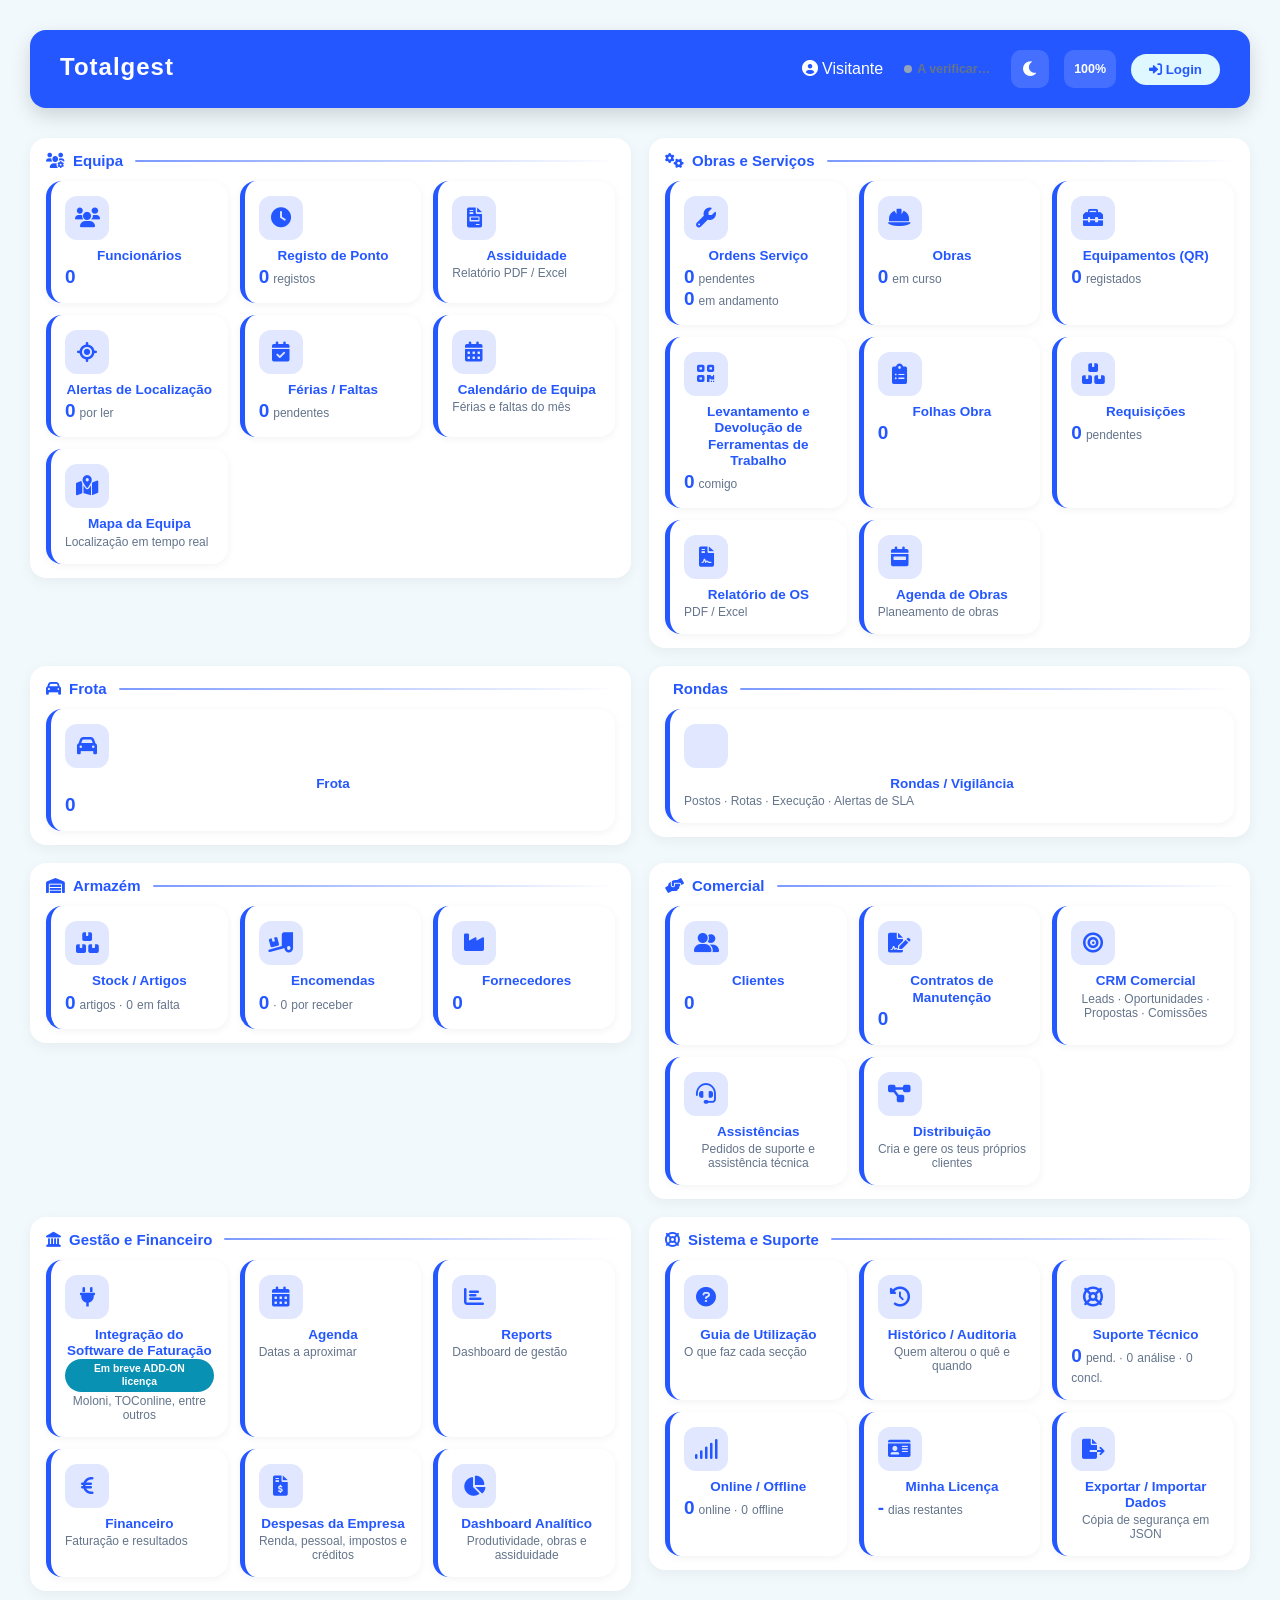
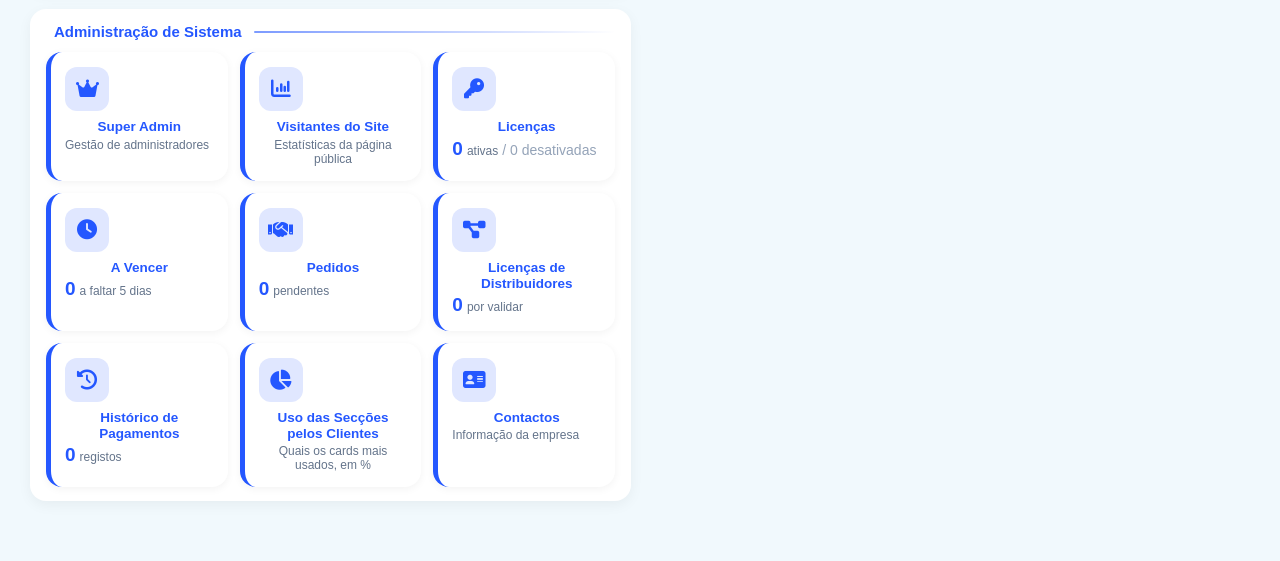
